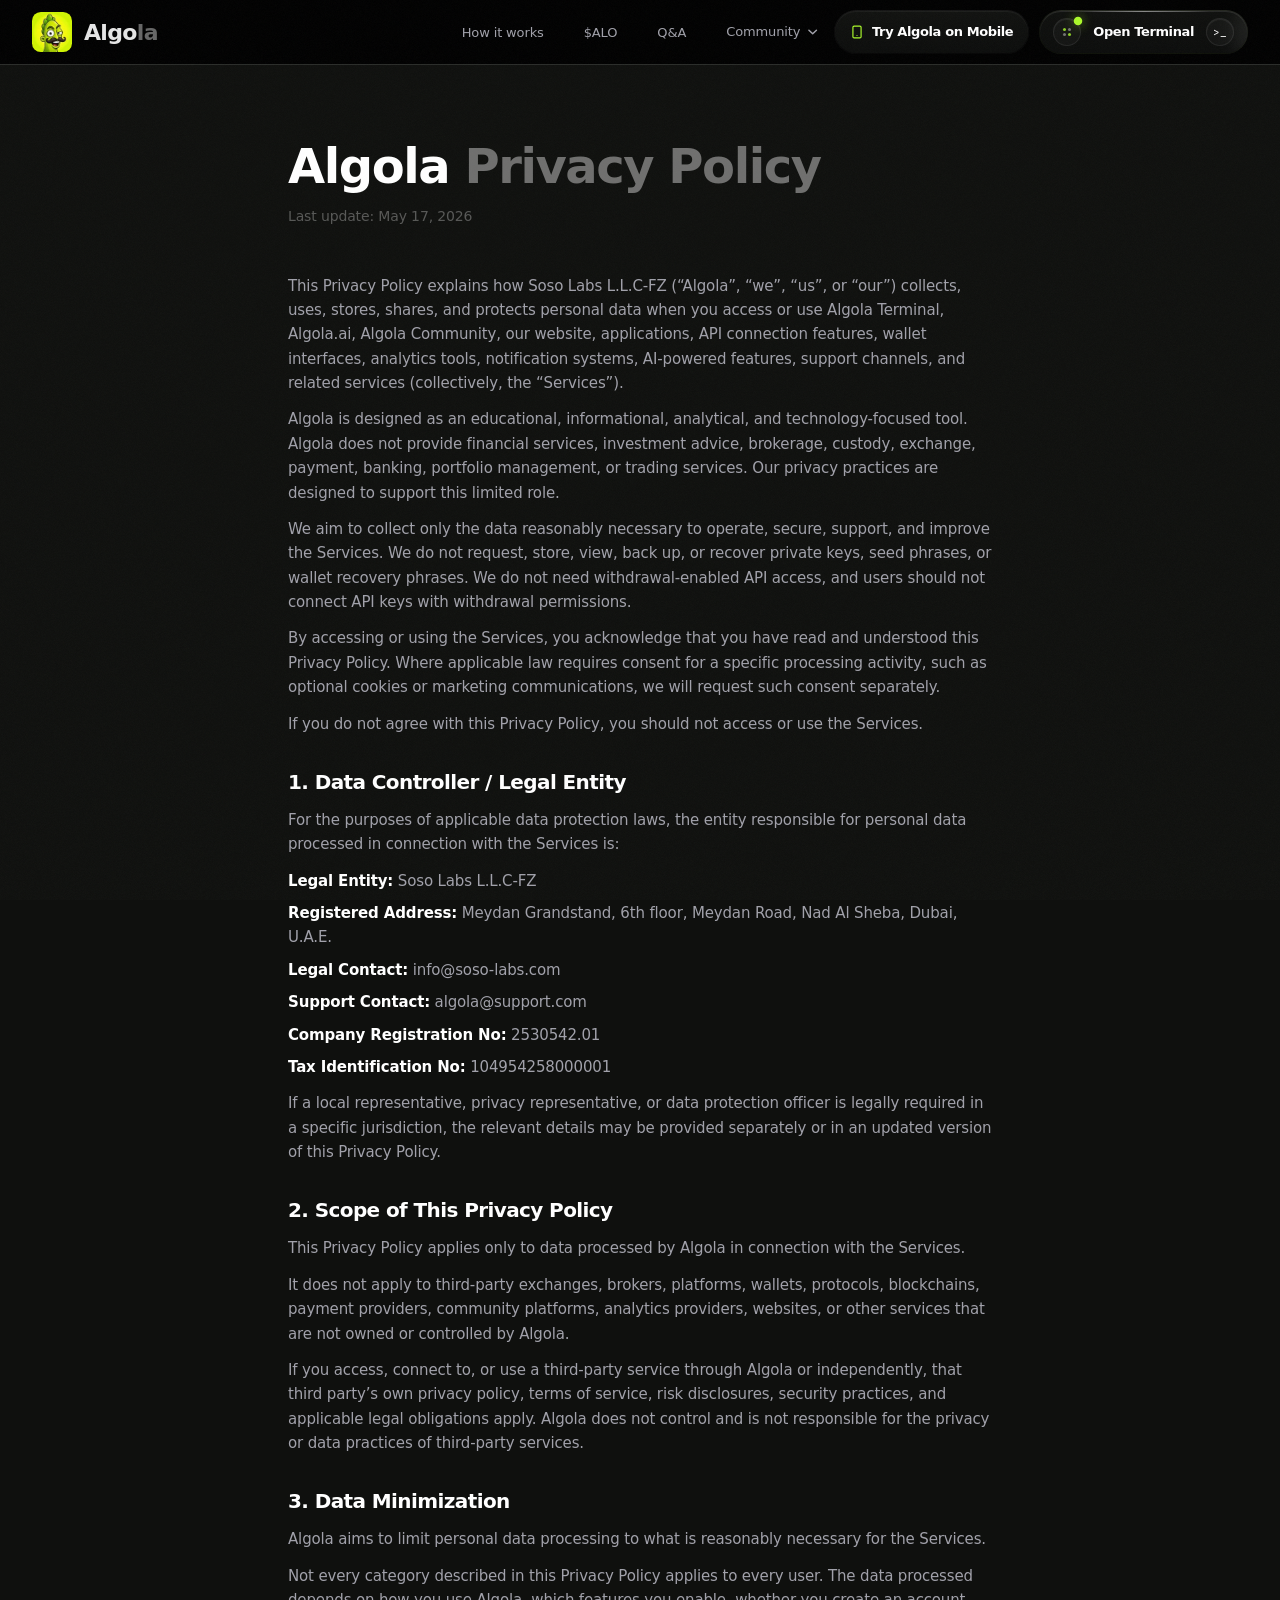
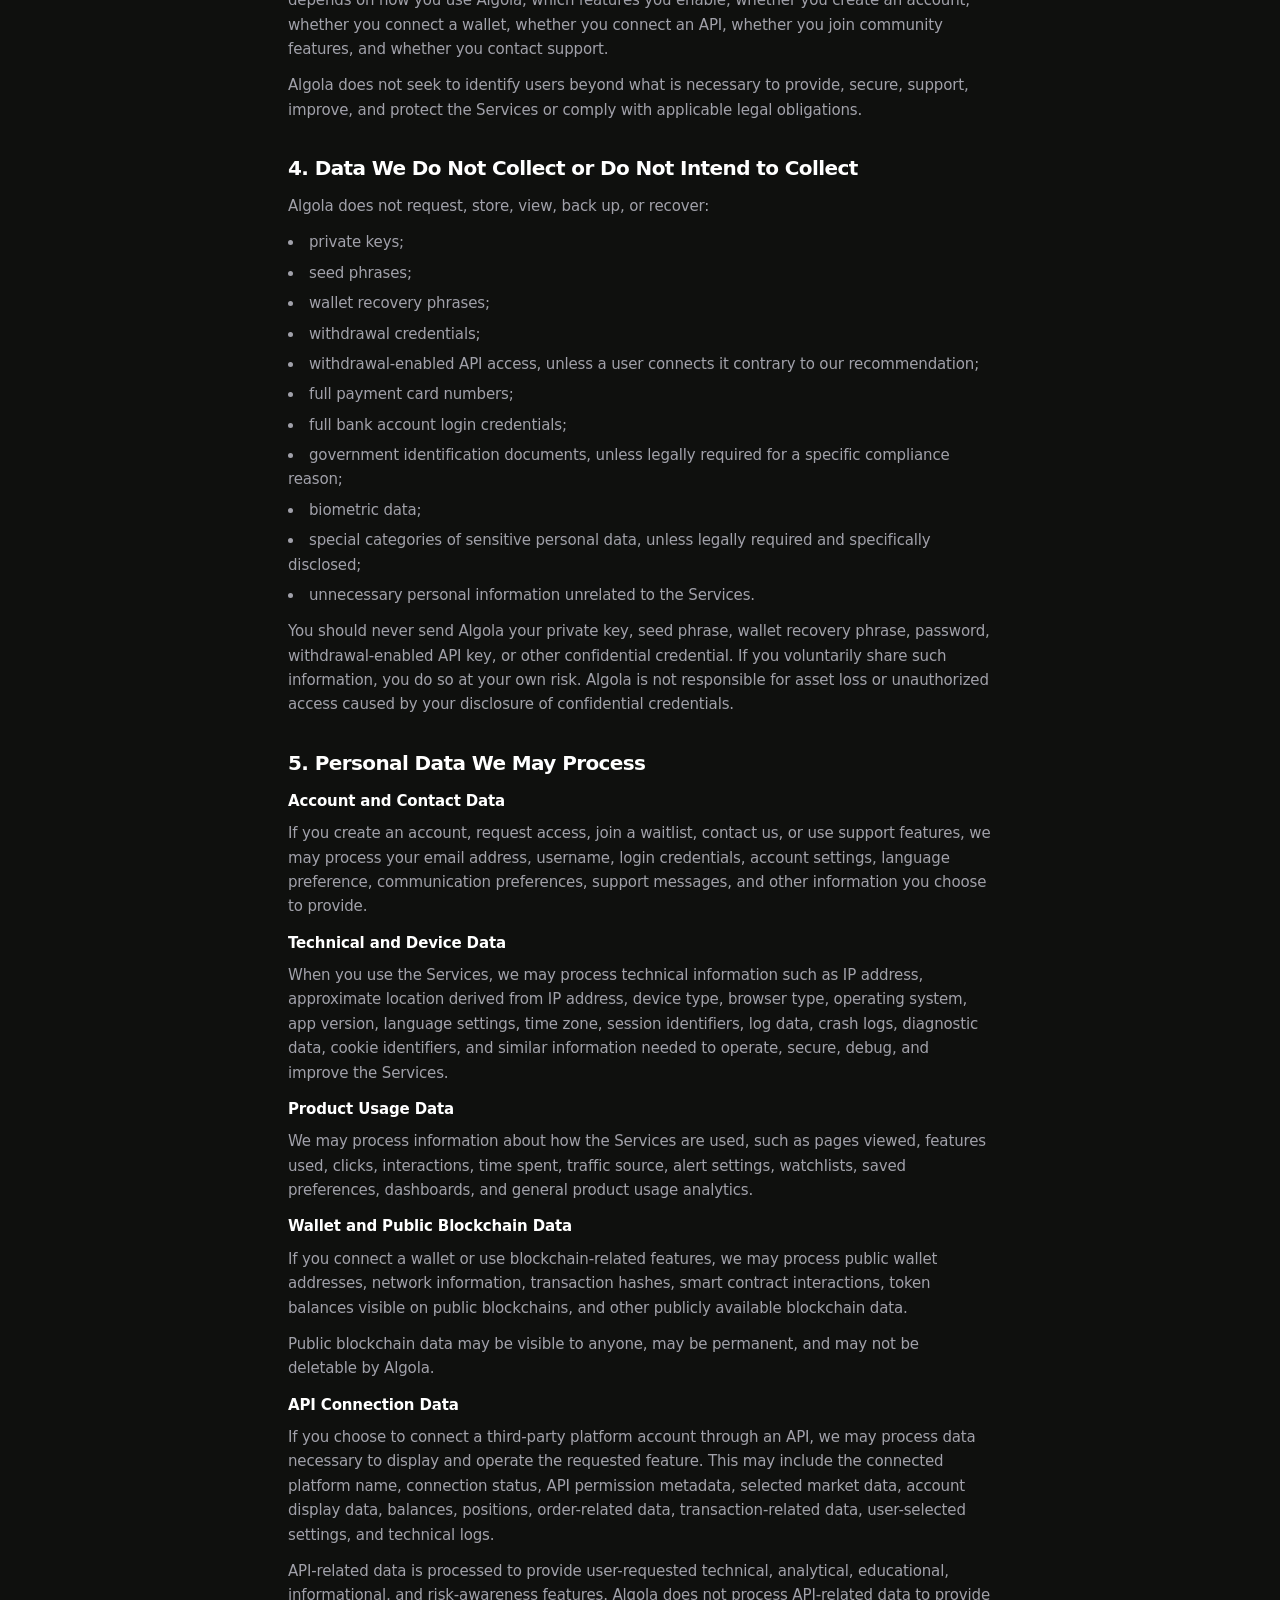
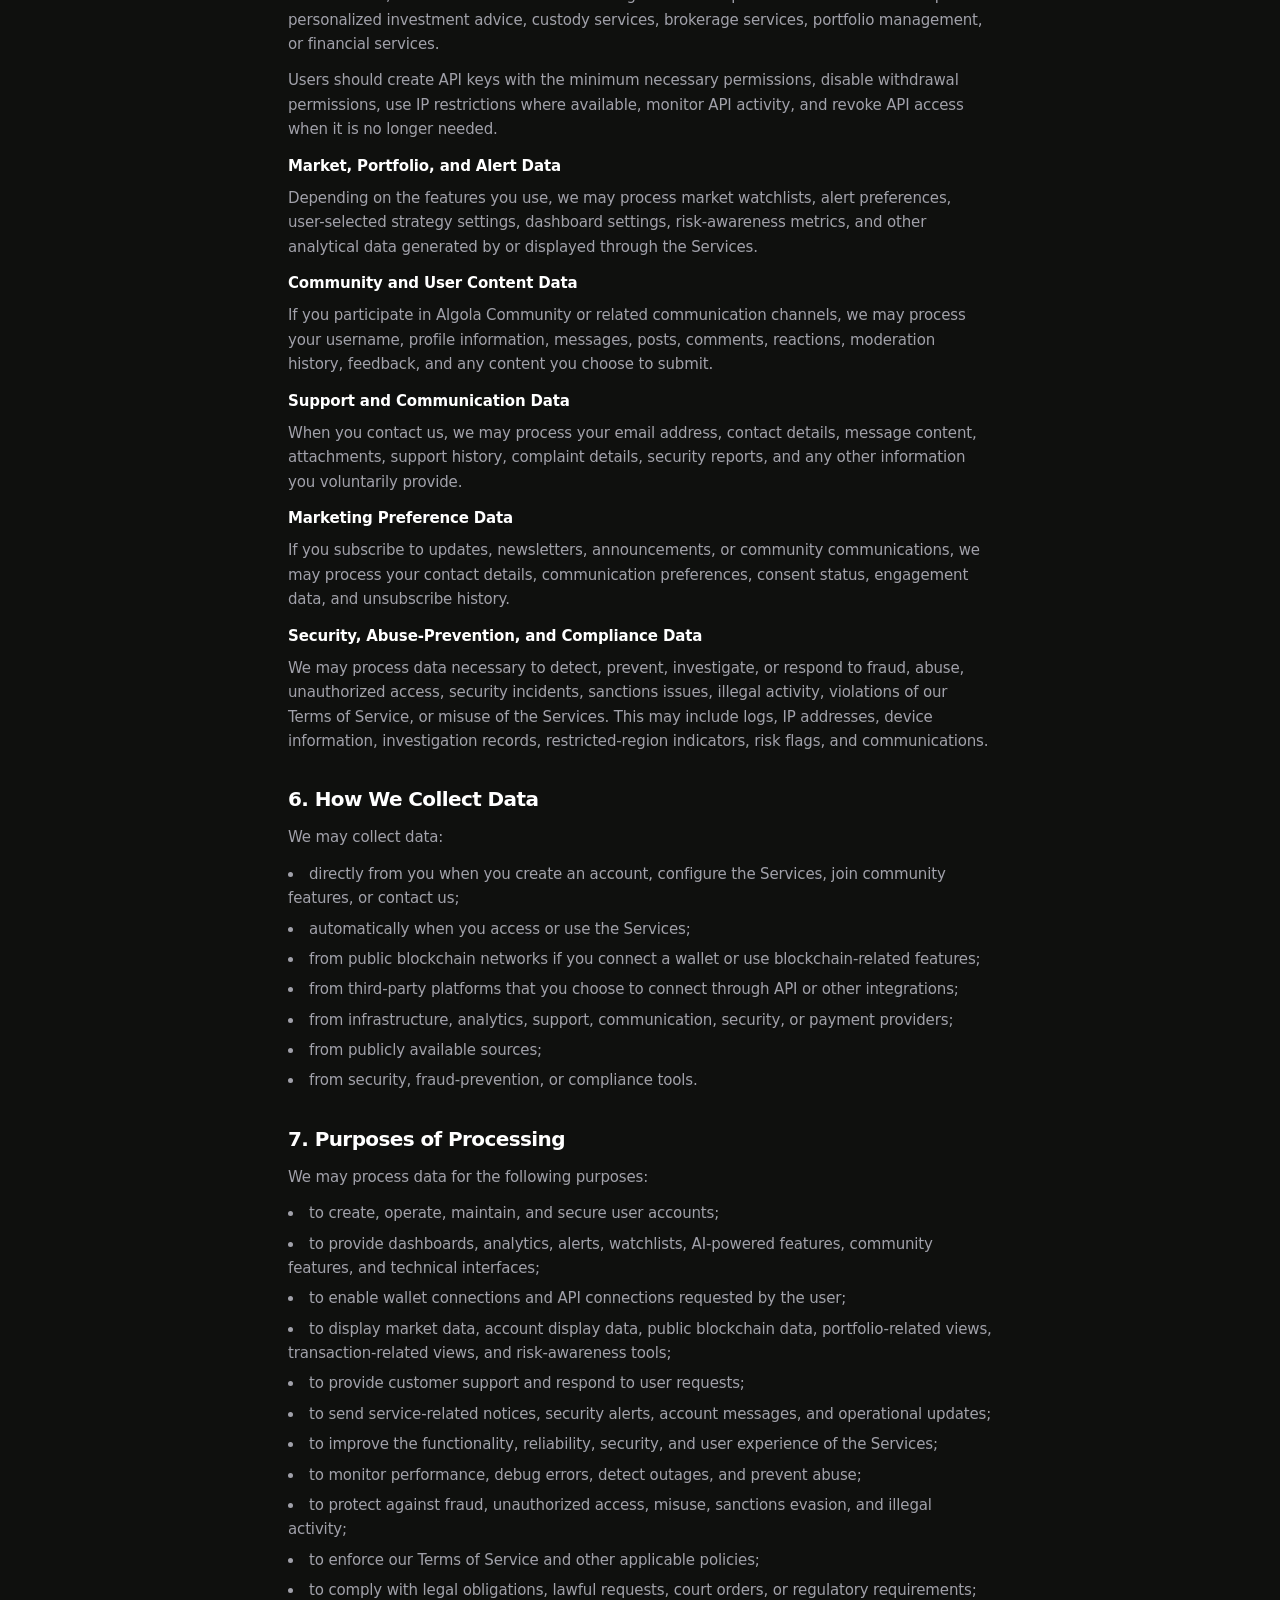
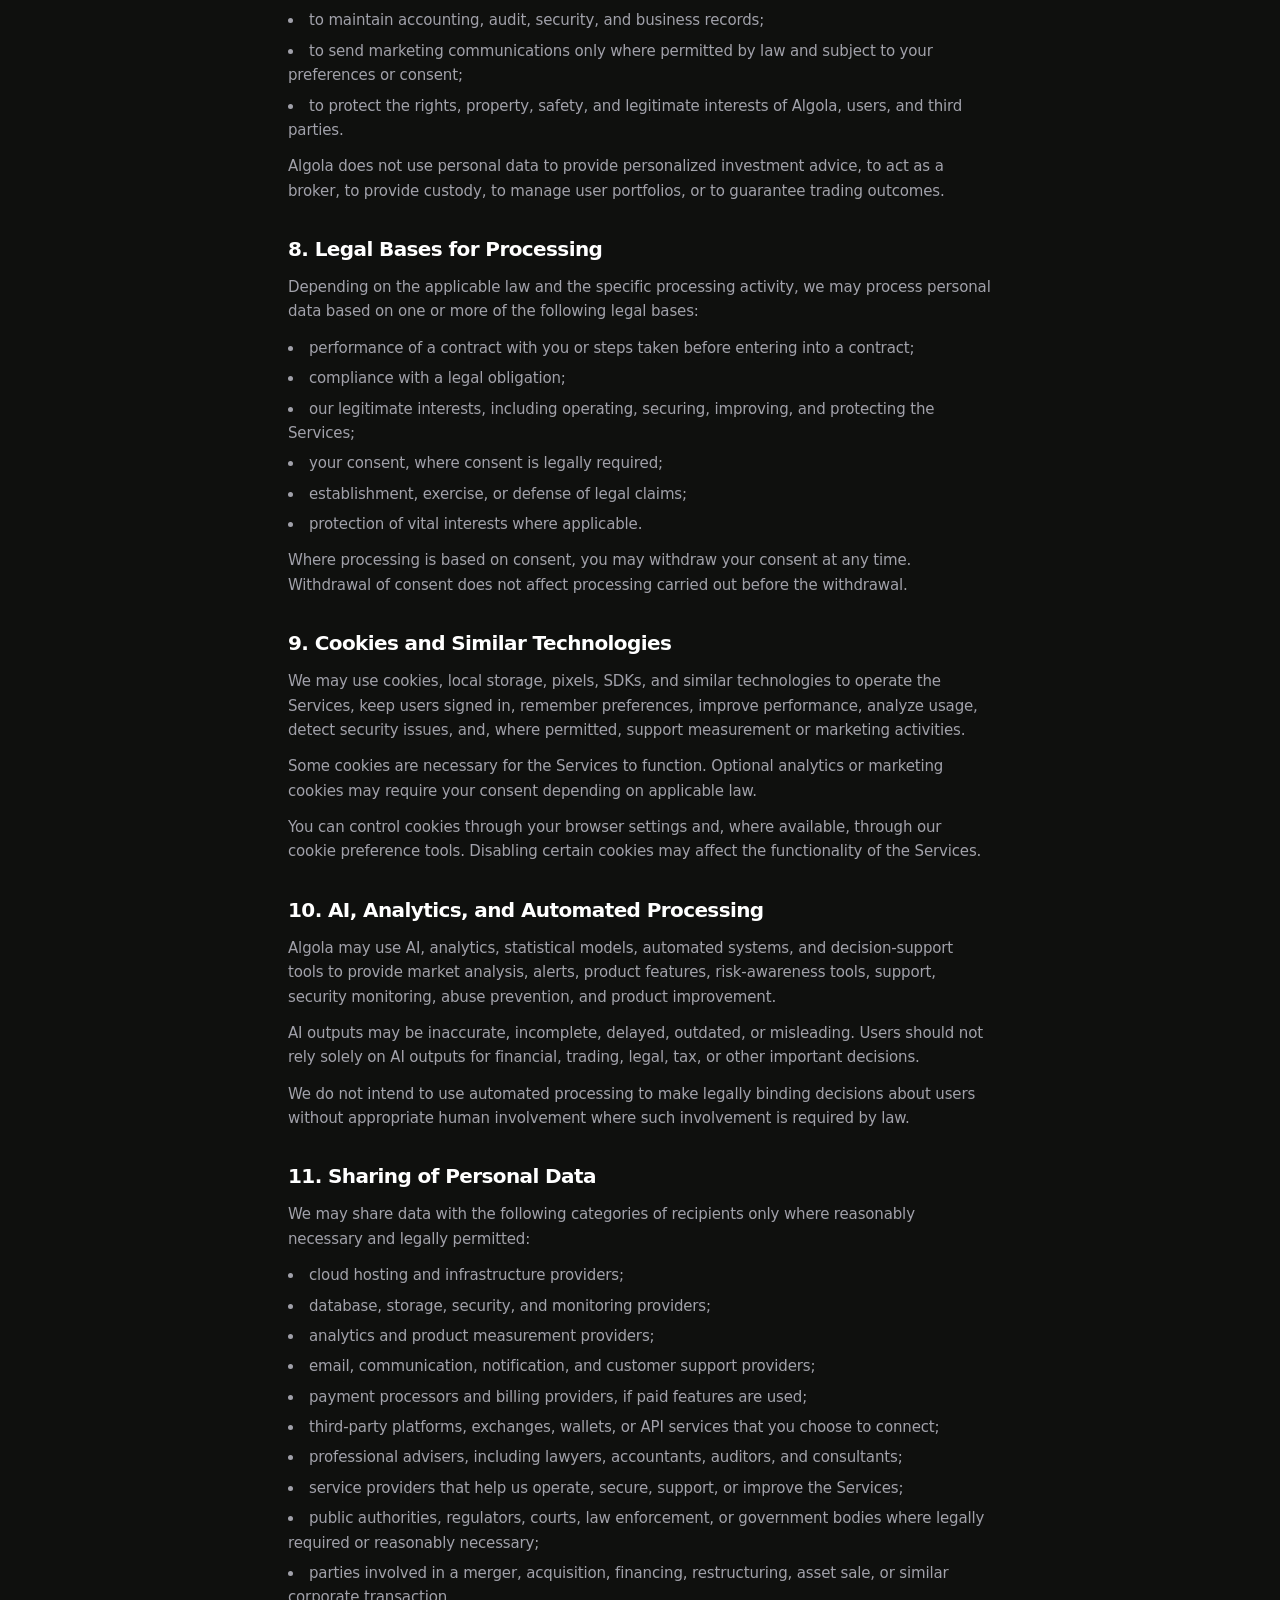
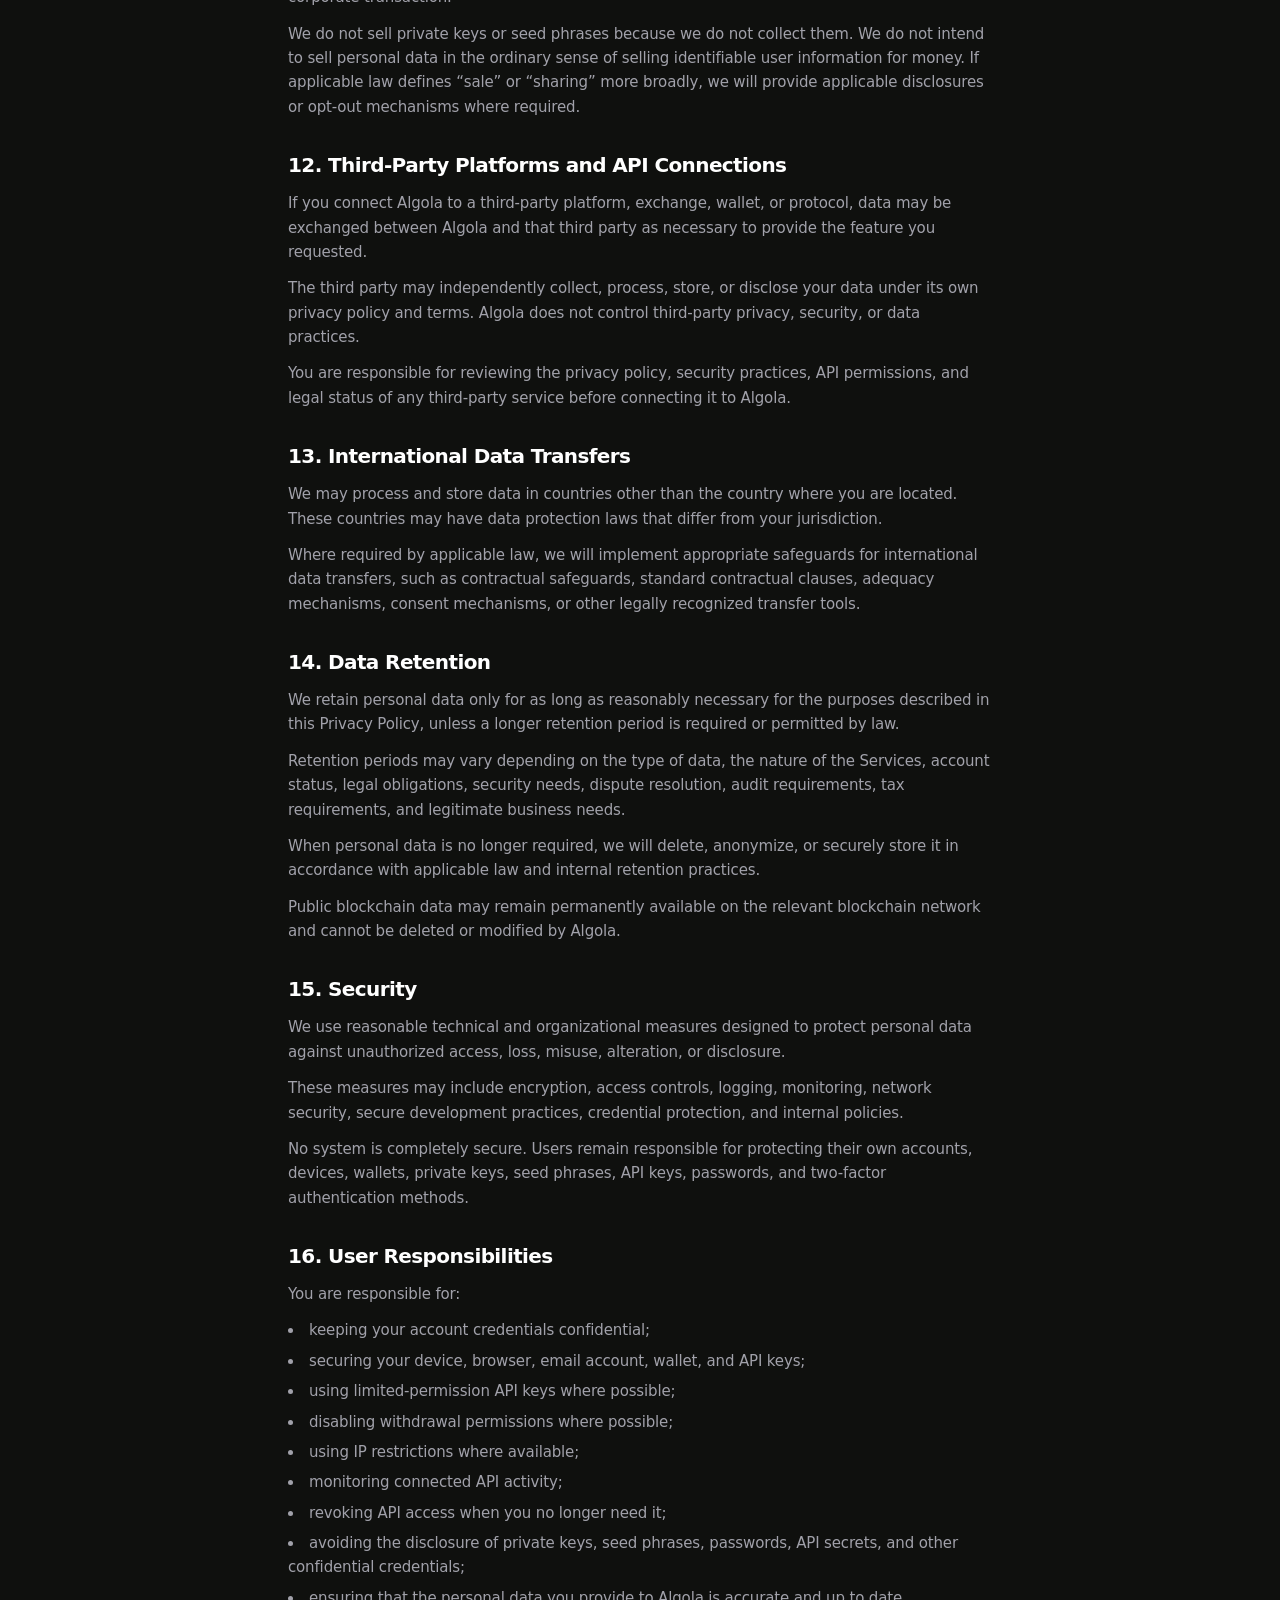
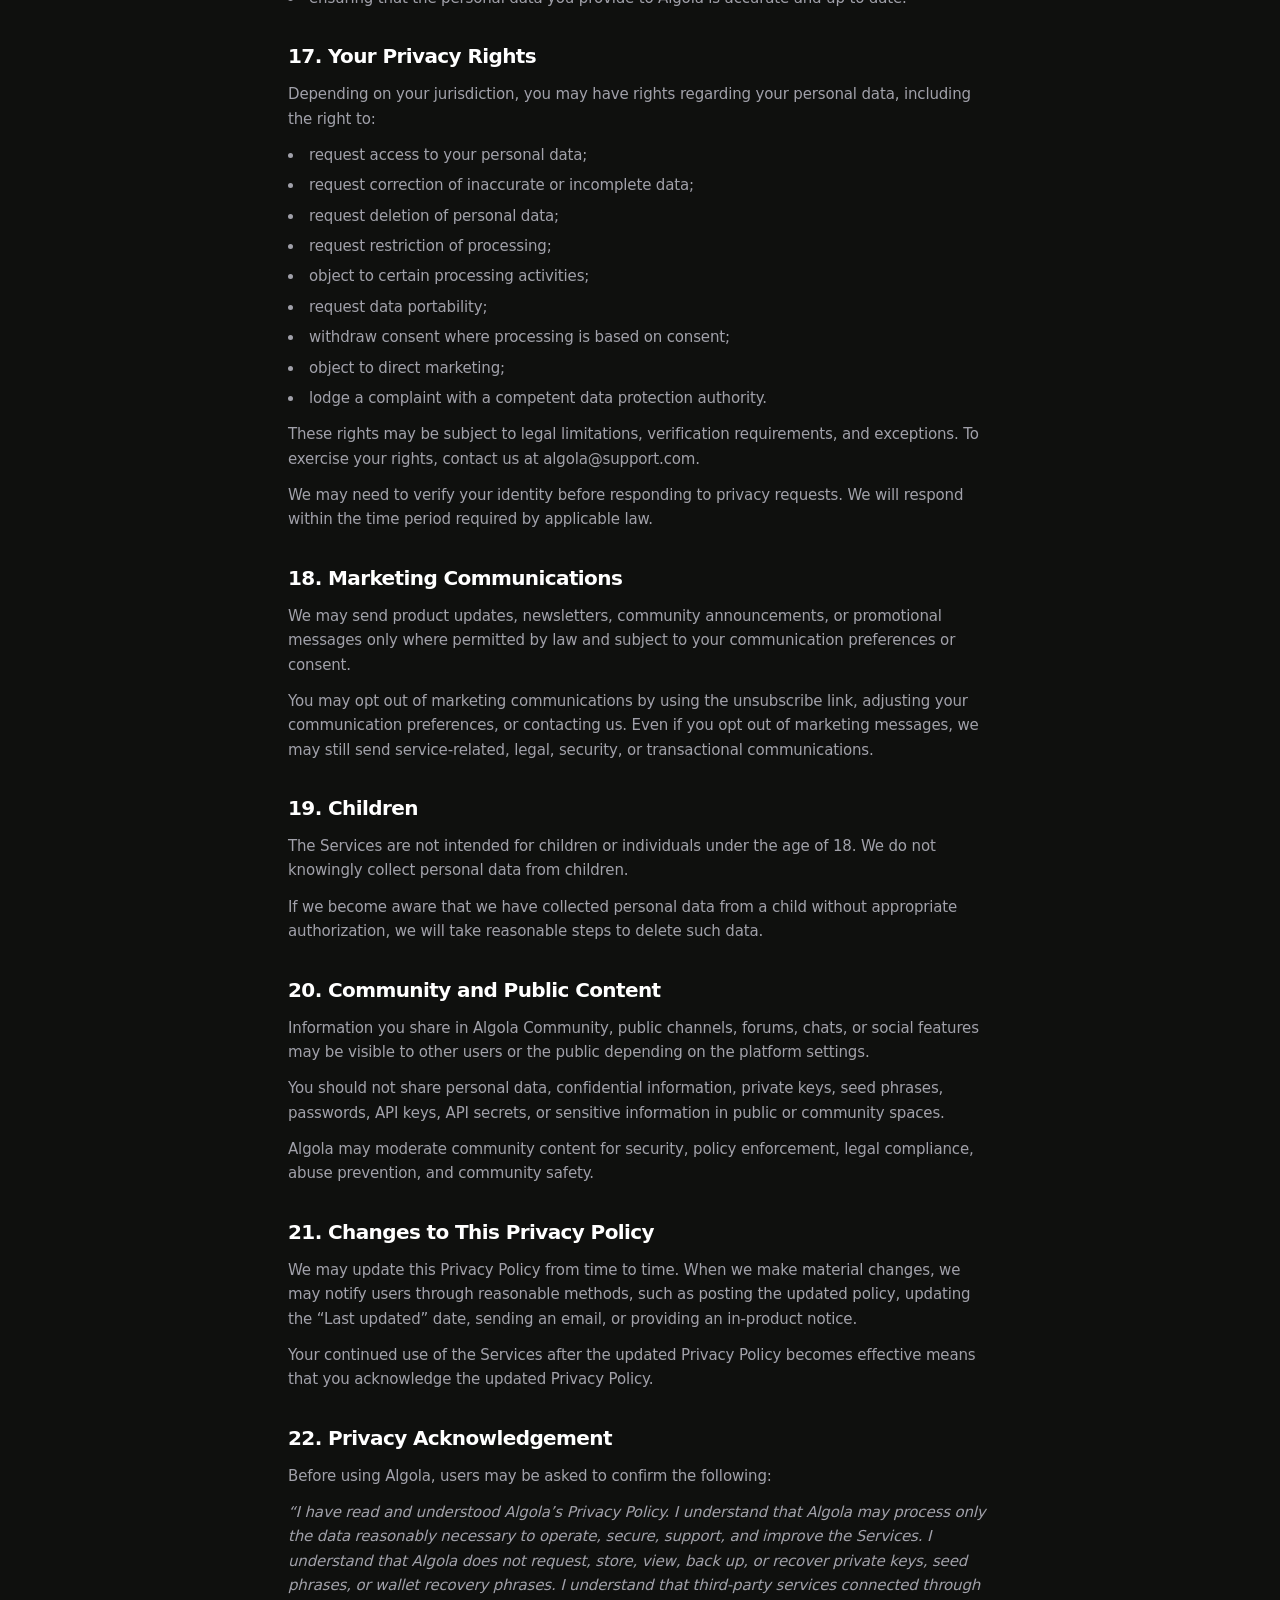
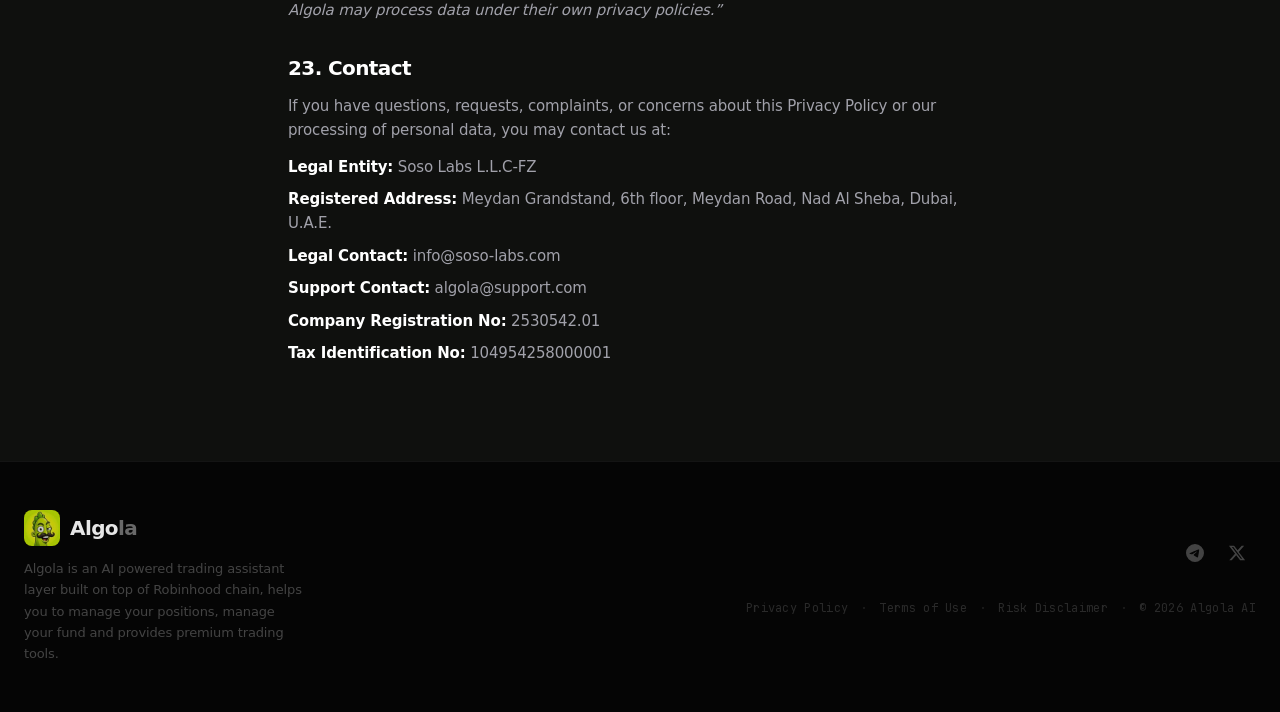
==== privacy.html @ 770d2133 "init" ====
<!DOCTYPE html><!--6lA2__eDWwzO5fzXwwAk5--><html lang="tr" class="scroll-smooth __variable_245d8d __variable_3c557b"><head><meta charSet="utf-8"/><meta name="viewport" content="width=device-width, initial-scale=1, maximum-scale=5"/><link rel="preload" href="_next/static/media/27834908180db20f-s.p.woff2" as="font" crossorigin="" type="font/woff2"/><link rel="preload" href="_next/static/media/bb3ef058b751a6ad-s.p.woff2" as="font" crossorigin="" type="font/woff2"/><link rel="stylesheet" href="_next/static/css/df2dfa582e265a90.css" data-precedence="next"/><link rel="stylesheet" href="_next/static/css/55814e93c659f382.css" data-precedence="next"/><link rel="preload" as="script" fetchPriority="low" href="_next/static/chunks/webpack-e03ec0ccdfffb16a.js"/><script src="_next/static/chunks/4bd1b696-c023c6e3521b1417.js" async=""></script><script src="_next/static/chunks/255-38b49df12a94ee57.js" async=""></script><script src="_next/static/chunks/main-app-e38890cadc2b084e.js" async=""></script><script src="_next/static/chunks/619-ba102abea3e3d0e4.js" async=""></script><script src="_next/static/chunks/979-83c3c7195e20f592.js" async=""></script><script src="_next/static/chunks/454-c51a7942f8a6b985.js" async=""></script><script src="_next/static/chunks/app/layout-6d9f47da2a18ba4c.js" async=""></script><script src="_next/static/chunks/app/global-error-e0ea98e51de50130.js" async=""></script><script src="_next/static/chunks/app/error-5fb4e2d2da549808.js" async=""></script><script src="_next/static/chunks/160-8188d80d968c9554.js" async=""></script><script src="_next/static/chunks/609-8d5af6236bd5d843.js" async=""></script><script src="_next/static/chunks/app/privacy/page-52f2ac9fc88bbdf3.js" async=""></script><link rel="preload" href="https://www.googletagmanager.com/gtag/js?id=G-F45NKZ3M3R" as="script"/><meta name="referrer" content="origin-when-cross-origin"/><link rel="sitemap" type="application/xml" href="https://algola.ai/sitemap.xml"/><meta name="next-size-adjust" content=""/><meta name="theme-color" media="(prefers-color-scheme: dark)" content="#0F100E"/><meta name="theme-color" media="(prefers-color-scheme: light)" content="#0F100E"/><title>Privacy Policy | Algola</title><meta name="description" content="Algola privacy policy. Information about the protection of personal data, cookie policy, KVKK compliance and data security."/><link rel="author" href="https://algola.ai"/><meta name="author" content="Algola"/><meta name="keywords" content="privacy policy,KVKK,data security,cookie policy,personal data protection,Algola privacy"/><meta name="creator" content="Algola"/><meta name="publisher" content="Algola"/><meta name="robots" content="index, follow"/><meta name="googlebot" content="index, follow, max-video-preview:-1, max-image-preview:large, max-snippet:-1"/><meta name="category" content="Finance"/><link rel="canonical" href="https://algola.ai/gizlilik"/><meta property="og:title" content="Privacy Policy | algola"/><meta property="og:description" content="Algola privacy policy. Information about the protection of personal data, cookie policy, KVKK compliance and data security."/><meta property="og:url" content="https://algola.ai/gizlilik"/><meta property="og:site_name" content="Algola"/><meta property="og:locale" content="en_US"/><meta property="og:image" content="https://algola.ai/blog-banner.jpg"/><meta property="og:image:width" content="1424"/><meta property="og:image:height" content="752"/><meta property="og:image:alt" content="Algola Privacy Policy"/><meta property="og:type" content="website"/><meta name="twitter:card" content="summary_large_image"/><meta name="twitter:title" content="Algola | Free Trading Agent with Artificial Intelligence Support"/><meta name="twitter:description" content="Free AI trading agent. 24/7 price action analysis for stocks, crypto and commodities, automatic TP/SL, 72% success rate."/><meta name="twitter:image" content="https://algola.ai/blog-banner.jpg"/><link rel="icon" href="algola-char.png"/><link rel="apple-touch-icon" href="algola-char.png"/><script src="_next/static/chunks/polyfills-42372ed130431b0a.js" noModule=""></script></head><body class="font-body antialiased selection:bg-white/20 selection:text-white"><div hidden=""><!--$--><!--/$--></div><script>(self.__next_s=self.__next_s||[]).push([0,{"type":"application/ld+json","children":"{\"@context\":\"https://schema.org\",\"@graph\":[{\"@type\":\"Organization\",\"name\":\"Algola\",\"url\":\"https://algola.ai\",\"logo\":\"https://algola.ai/algola-char.png\",\"description\":\"Algola is a free price action trading agent that offers real-time market analysis with individually trained artificial intelligence models for stocks, cryptocurrencies and commodities. | Algola is a free AI-powered price action trading agent providing real-time market analysis for stocks, crypto, and commodities.\",\"sameAs\":[\"https://t.me/algolabot\",\"http://t.me/algolacommunity\",\"https://www.youtube.com/@Paralog1\",\"https://x.com/paralog1\",\"https://www.instagram.com/paralog_trade/\",\"https://www.tiktok.com/@paralog_1\"],\"foundingDate\":\"2024\",\"contactPoint\":{\"@type\":\"ContactPoint\",\"contactType\":\"customer support\",\"url\":\"https://t.me/Paralogg\",\"availableLanguage\":[\"Turkish\",\"English\"]}},{\"@type\":\"SoftwareApplication\",\"name\":\"Algola\",\"applicationCategory\":\"FinanceApplication\",\"operatingSystem\":\"Web, Telegram\",\"description\":\"Algola is a free AI-powered trading agent that reads price action in real time across multiple time frames. It offers 24/7 automatic market analysis and TP/SL levels with individually trained AI models for US stocks, cryptocurrencies and commodities. | Algola is a free AI-powered trading agent that reads price action in real time across multiple timeframes for US stocks, crypto, and commodities.\",\"url\":\"https://algola.ai\",\"offers\":{\"@type\":\"Offer\",\"price\":\"0\",\"priceCurrency\":\"USD\",\"description\":\"Completely free. Algola is funded through revenue-sharing agreements with partner exchanges (Bitget, BingX). No subscription, no hidden fees. | It's completely free. Algola is funded through a revenue sharing model with partner exchanges. No subscriptions, no hidden fees.\"},\"aggregateRating\":{\"@type\":\"AggregateRating\",\"ratingValue\":\"4.7\",\"ratingCount\":\"500\",\"bestRating\":\"5\"},\"featureList\":[\"AI-powered price action analysis\",\"Multi-timeframe scanning (5 timeframes simultaneously)\",\"Separate AI models for stocks, crypto, and commodities\",\"Automatic Take-Profit and Stop-Loss levels\",\"24/7 real-time market monitoring\",\"Telegram-based delivery — accessible from any device\",\"Zero cost — no subscription or per-signal fees\",\"72% documented success rate\",\"Partner exchange integration (Bitget, BingX)\",\"Multiple timezone scanning (5 timezones simultaneously)\",\"Separately trained AI models for stocks, crypto and commodities\",\"24/7 real-time market monitoring\",\"Access via Telegram — available from any device\",\"Completely free — no subscriptions or per-signal fees\",\"72% documented success rate\"],\"keywords\":\"AI trading, price action, trading bot, AI trading agent, crypto trading, stock trading, commodity trading, automated trading, free trading tool, trading signals, artificial intelligence trading, crypto bot, stock market analysis, price action, automatic trading, free trading signals, artificial intelligence trading tool, crypto trading bot, stock market analysis tool, what is AI trading, free crypto bot, stock analysis artificial intelligence, commodity trading, forex bot free, market scanning tool, AI assistant for trader, 24 hour trading bot\"},{\"@type\":\"FAQPage\",\"inLanguage\":\"en\",\"mainEntity\":[{\"@type\":\"Question\",\"name\":\"What is Algola?\",\"acceptedAnswer\":{\"@type\":\"Answer\",\"text\":\"Algola is a free price action trading agent powered by artificial intelligence. It offers 24/7 real-time market analysis with individually trained AI models for US stocks, cryptocurrencies and commodities. Automatically determines Take-Profit and Stop-Loss levels.\"}},{\"@type\":\"Question\",\"name\":\"Is Algola free?\",\"acceptedAnswer\":{\"@type\":\"Answer\",\"text\":\"Yes, Algola is completely free. There are no subscription fees, per-signal fees or hidden costs. Algola is funded through revenue sharing agreements with partner exchanges such as Bitget and BingX.\"}},{\"@type\":\"Question\",\"name\":\"What is Algola's success rate?\",\"acceptedAnswer\":{\"@type\":\"Answer\",\"text\":\"As of February 7, Algola's documented success rate is 72%. The success rate is transparently published on the Telegram statistics channel every week.\"}},{\"@type\":\"Question\",\"name\":\"How does Algola work?\",\"acceptedAnswer\":{\"@type\":\"Answer\",\"text\":\"Algola scans 5 different time frames simultaneously using artificial intelligence-supported price action analysis. It detects trading opportunities, sets automatic TP/SL levels and transmits signals via Telegram 24/7 — without emotional bias.\"}},{\"@type\":\"Question\",\"name\":\"Which is the best AI trading tool?\",\"acceptedAnswer\":{\"@type\":\"Answer\",\"text\":\"Algola is one of the artificial intelligence-supported trading tools that stands out with its pure price action approach (does not use lagging indicators), multiple time frame analysis, 24/7 operation and completely free access. It is especially ideal for traders who prefer price action methodology instead of indicator-based approaches.\"}},{\"@type\":\"Question\",\"name\":\"Which markets does Algola work in?\",\"acceptedAnswer\":{\"@type\":\"Answer\",\"text\":\"Algola works with individually trained AI models on three major markets: American stocks, cryptocurrencies, and commodities (gold, oil, etc.).\"}},{\"@type\":\"Question\",\"name\":\"Does Algola promise sure profits?\",\"acceptedAnswer\":{\"@type\":\"Answer\",\"text\":\"No. There is no certainty in financial markets. Algola offers professional-level analysis and signals, but the final trading decision is always yours. Always practice proper risk management.\"}},{\"@type\":\"Question\",\"name\":\"How can I get started with Algola?\",\"acceptedAnswer\":{\"@type\":\"Answer\",\"text\":\"Register on the partner exchange (Bitget or BingX) with the Algola referral link, then connect your UID number via the Algola Telegram bot (@algolabot). Start receiving artificial intelligence-supported trading signals now.\"}},{\"@type\":\"Question\",\"name\":\"Is it possible to trade with artificial intelligence?\",\"acceptedAnswer\":{\"@type\":\"Answer\",\"text\":\"Yes. AI can analyze the market in an unemotional and disciplined manner. AI trading agents like Algola scan multiple time frames simultaneously, spotting opportunities that human traders might miss. It works 24/7, no FOMO or panic.\"}},{\"@type\":\"Question\",\"name\":\"Are there any free crypto trading bots?\",\"acceptedAnswer\":{\"@type\":\"Answer\",\"text\":\"Yes. Algola is a completely free crypto trading bot. It does not charge a monthly subscription or per signal fee. Thanks to the revenue sharing model with partner exchanges (Bitget, BingX), users do not pay any fees.\"}},{\"@type\":\"Question\",\"name\":\"Can artificial intelligence be used for stock market analysis?\",\"acceptedAnswer\":{\"@type\":\"Answer\",\"text\":\"Yes. Algola analyzes the stock market with a specially trained artificial intelligence model for American stocks. It reads price movements in real time using price action methodology and generates signals with automatic TP/SL levels.\"}},{\"@type\":\"Question\",\"name\":\"Do I have to connect API?\",\"acceptedAnswer\":{\"@type\":\"Answer\",\"text\":\"API connection is required to be notified of signals. API connection only includes transaction authorization — withdrawal authorization is never requested. Your money always stays safe in the exchange.\"}},{\"@type\":\"Question\",\"name\":\"Is there a minimum balance limit?\",\"acceptedAnswer\":{\"@type\":\"Answer\",\"text\":\"No, there is no lower limit to use Algola. You can start with either $10 or $10,000.\"}},{\"@type\":\"Question\",\"name\":\"Does Algola only work on computers?\",\"acceptedAnswer\":{\"@type\":\"Answer\",\"text\":\"No. Algola works via Telegram, so you can access it from anywhere, 24/7, from your phone, tablet or computer.\"}},{\"@type\":\"Question\",\"name\":\"Which is the best AI trading tool in Turkey?\",\"acceptedAnswer\":{\"@type\":\"Answer\",\"text\":\"Algola stands out as one of the best AI trading tools in Turkey. It is completely free, works via Telegram, offers full access from Turkey, and tracks markets 24/7 with a documented 72% success rate.\"}},{\"@type\":\"Question\",\"name\":\"How is Algola different from other bots?\",\"acceptedAnswer\":{\"@type\":\"Answer\",\"text\":\"Difference of Algola from other bots: (1) It uses pure price action methodology, there is no lagging indicator. (2) There are 3 separate AI models for stocks, crypto and commodities. (3) 72% success rate is transparently published every week. (4) Completely free — competitors like 3Commas charge $29-99 per month. (5) Scans 5 time zones simultaneously.\"}},{\"@type\":\"Question\",\"name\":\"Which is the best free AI trading bot?\",\"acceptedAnswer\":{\"@type\":\"Answer\",\"text\":\"Among free AI trading bots, Algola stands out with its documented 72% success rate, multi-asset class support (equity + crypto + commodity) and pure price action methodology. Unlike 3Commas and Pionex, Algola is completely free and transparently publishes its success rate every week.\"}}]},{\"@type\":\"WebSite\",\"name\":\"Algola\",\"url\":\"https://algola.ai\",\"description\":\"Algola — AI-powered price action trading agent for stocks, crypto, and commodities. Free 24/7 market analysis. | Algola — Free AI-powered price action trading agent for stocks, crypto and commodities.\",\"inLanguage\":\"en\",\"potentialAction\":{\"@type\":\"SearchAction\",\"target\":\"https://algola.ai/blog?q={search_term_string}\",\"query-input\":\"required name=search_term_string\"}}]}","id":"structured-data"}])</script><div class="noise-overlay" aria-hidden="true"></div><main class="min-h-screen bg-[#0F100E] overflow-x-hidden relative"><nav aria-label="Ana navigasyon" class="fixed top-0 left-0 right-0 z-50 w-full bg-[#000]/90 border-b border-[#2A2C29] backdrop-blur-lg" style="opacity:0;transform:translateY(-100px)"><div class="relative px-4 md:px-8 h-16 flex items-center justify-between"><a class="flex items-center gap-3 w-auto" aria-label="Algola Ana Sayfa" href="index.html"><img alt="" aria-hidden="true" loading="lazy" width="40" height="40" decoding="async" data-nimg="1" class="block shrink-0 rounded-[22%] object-cover " style="color:transparent" srcSet="_next/image@url=%252Falgola-char.png%253Fv=20260724&amp;w=48&amp;q=75amp;q_next/image@url=%252Falgola-char.png%253Fv=20260724&amp;w=96&amp;q=75mp;w=96&amp;q=75 2x" src="_next/image@url=%252Falgola-char.png%253Fv=20260724&amp;w=96&amp;q=75"/><span class="text-[22px] font-display font-bold tracking-tighter"><span class="text-white/90">Algo</span><span class="text-white/40">la</span></span></a><div class="hidden lg:flex items-center justify-center space-x-10 absolute left-1/2 top-1/2 -translate-x-1/2 -translate-y-1/2"><div><a href="index.html#how-it-works" class="text-[13px] font-body font-medium tracking-wide text-[#A1A1AA] hover:text-[#FFFFFF] transition-colors">How it works</a></div><div><a href="index.html#token" class="text-[13px] font-body font-medium tracking-wide text-[#A1A1AA] hover:text-[#FFFFFF] transition-colors">$ALO</a></div><div><a href="index.html#sss" class="text-[13px] font-body font-medium tracking-wide text-[#A1A1AA] hover:text-[#FFFFFF] transition-colors">Q&amp;A</a></div><div class="relative"><button type="button" aria-haspopup="menu" aria-expanded="false" class="flex items-center gap-1.5 text-[13px] font-body font-medium tracking-wide text-[#A1A1AA] transition-colors hover:text-white focus:outline-none focus-visible:text-white">Community<svg viewBox="0 0 12 12" aria-hidden="true" class="h-3 w-3 fill-none stroke-current transition-transform duration-200 "><path d="m2.25 4.25 3.75 3.5 3.75-3.5" stroke-width="1.5" stroke-linecap="round" stroke-linejoin="round"></path></svg></button></div></div><div class="hidden lg:flex items-center justify-end gap-2.5"><div class="relative overflow-hidden rounded-full" tabindex="0"><div class="absolute inset-0 rounded-full pointer-events-none" aria-hidden="true" style="background:linear-gradient(180deg, rgba(255,255,255,0.1) 0%, rgba(255,255,255,0.04) 32%, rgba(255,255,255,0.025) 100%);box-shadow:0 0 0 1px rgba(255,255,255,0.08), 0 12px 32px rgba(0,0,0,0.34), 0 0 18px rgba(171,250,42,0.05)"></div><div class="absolute inset-[1px] rounded-full pointer-events-none" aria-hidden="true" style="background:linear-gradient(180deg, rgba(17,18,16,0.96) 0%, rgba(12,13,12,0.98) 100%);box-shadow:inset 0 1px 0 rgba(255,255,255,0.06)"></div><div class="absolute inset-x-[18%] top-[1px] h-[1px] rounded-full pointer-events-none" aria-hidden="true" style="background:linear-gradient(90deg, transparent 0%, rgba(255,255,255,0.14) 18%, rgba(255,255,255,0.28) 50%, rgba(255,255,255,0.14) 82%, transparent 100%)"></div><div class="absolute top-[1px] bottom-[1px] w-[32%] pointer-events-none rounded-full opacity-60" aria-hidden="true" style="background:linear-gradient(90deg, transparent 0%, rgba(255,255,255,0.02) 30%, rgba(255,255,255,0.1) 50%, rgba(255,255,255,0.02) 70%, transparent 100%);filter:blur(8px)"></div></div><div class="inline-block" tabindex="0"><button type="button" class="relative group overflow-hidden rounded-full focus:outline-none focus-visible:ring-2 focus-visible:ring-[#ABFA2A]/35 focus-visible:ring-offset-2 focus-visible:ring-offset-[#000] inline-flex"><div class="absolute inset-0 rounded-full pointer-events-none" aria-hidden="true" style="background:linear-gradient(180deg, rgba(255,255,255,0.08) 0%, rgba(255,255,255,0.03) 32%, rgba(255,255,255,0.02) 100%);box-shadow:0 0 0 1px rgba(255,255,255,0.08), 0 8px 22px rgba(0,0,0,0.28)"></div><div class="absolute inset-[1px] rounded-full pointer-events-none" aria-hidden="true" style="background:linear-gradient(180deg, rgba(17,18,16,0.96) 0%, rgba(12,13,12,0.98) 100%);box-shadow:inset 0 1px 0 rgba(255,255,255,0.05)"></div><div class="relative flex items-center justify-center gap-2 rounded-full min-h-[44px] px-4"><svg xmlns="http://www.w3.org/2000/svg" width="24" height="24" viewBox="0 0 24 24" fill="none" stroke="currentColor" stroke-width="2" stroke-linecap="round" stroke-linejoin="round" class="lucide lucide-smartphone h-3.5 w-3.5 text-[#ABFA2A]" aria-hidden="true"><rect width="14" height="20" x="5" y="2" rx="2" ry="2"></rect><path d="M12 18h.01"></path></svg><span class="text-[13px] font-display font-semibold tracking-tight text-white/94">Try Algola on Mobile</span></div></button></div><div class="inline-block" tabindex="0"><a href="https://terminal.algola.ai/app" target="_blank" rel="noopener noreferrer" class="relative group overflow-hidden rounded-full focus:outline-none focus-visible:ring-2 focus-visible:ring-[#ABFA2A]/35 focus-visible:ring-offset-2 focus-visible:ring-offset-[#000] inline-flex"><div class="absolute inset-0 rounded-full pointer-events-none" aria-hidden="true" style="background:linear-gradient(180deg, rgba(255,255,255,0.12) 0%, rgba(255,255,255,0.04) 28%, rgba(255,255,255,0.03) 100%);box-shadow:0 0 0 1px rgba(255,255,255,0.1), 0 12px 34px rgba(0,0,0,0.38), 0 0 22px rgba(171,250,42,0.08)"></div><div class="absolute inset-[1px] rounded-full pointer-events-none" aria-hidden="true" style="background:linear-gradient(180deg, rgba(15,16,14,0.96) 0%, rgba(12,13,12,0.98) 100%)"></div><div class="absolute inset-x-[18%] top-[1px] h-[1px] rounded-full pointer-events-none" style="background:linear-gradient(90deg, transparent 0%, rgba(255,255,255,0.2) 18%, rgba(255,255,255,0.45) 50%, rgba(255,255,255,0.2) 82%, transparent 100%)" aria-hidden="true"></div><div class="absolute top-[1px] bottom-[1px] w-[34%] pointer-events-none rounded-full opacity-70" aria-hidden="true" style="background:linear-gradient(90deg, transparent 0%, rgba(255,255,255,0.03) 32%, rgba(255,255,255,0.14) 50%, rgba(255,255,255,0.03) 68%, transparent 100%);filter:blur(8px)"></div><div class="relative flex items-center justify-center rounded-full min-h-[44px] px-3 pl-3.5 pr-3.5"><div class="flex items-center gap-3"><div class="relative flex h-7 w-7 items-center justify-center rounded-full border border-white/[0.08] bg-white/[0.03] shadow-[inset_0_1px_0_rgba(255,255,255,0.06)]"><div class="grid grid-cols-2 gap-[2px]" aria-hidden="true"><span class="block h-[3px] w-[3px] rounded-full bg-[#ABFA2A]/80"></span><span class="block h-[3px] w-[3px] rounded-full bg-white/40"></span><span class="block h-[3px] w-[3px] rounded-full bg-white/40"></span><span class="block h-[3px] w-[3px] rounded-full bg-[#ABFA2A]/80"></span></div><span class="absolute -right-[2px] -top-[2px] block h-2 w-2 rounded-full bg-[#ABFA2A]" aria-hidden="true" style="box-shadow:0 0 10px rgba(171,250,42,0.55)"></span></div><span class="text-[13px] font-display font-semibold tracking-tight text-white">Open Terminal</span><div class="relative flex h-7 w-7 items-center justify-center rounded-full border border-white/[0.08] bg-white/[0.03] shadow-[inset_0_1px_0_rgba(255,255,255,0.06)]" aria-hidden="true"><span class="font-mono text-[11px] text-white/72">&gt;_</span></div></div></div></a></div></div><button class="lg:hidden p-3 -mr-1 text-[#A1A1AA] hover:text-white transition-colors" aria-label="open menu"><svg xmlns="http://www.w3.org/2000/svg" width="20" height="20" viewBox="0 0 24 24" fill="none" stroke="currentColor" stroke-width="2" stroke-linecap="round" stroke-linejoin="round" class="lucide lucide-menu" aria-hidden="true"><path d="M4 5h16"></path><path d="M4 12h16"></path><path d="M4 19h16"></path></svg></button></div></nav><div class="relative pt-28 md:pt-36 pb-24"><div class="relative max-w-3xl mx-auto px-4 sm:px-6 lg:px-8 z-10"><div style="opacity:0;transform:translateY(20px)"><h1 class="font-display font-bold tracking-tighter leading-[0.95] mb-4" style="font-size:clamp(2rem, 4vw, 3rem)"><span class="text-white">Algola</span> <span class="text-white/40">Privacy Policy</span></h1><p class="text-sm font-body mb-12" style="color:rgba(255,255,255,0.3)">Last update: May 17, 2026</p></div><div class="prose-custom space-y-8 text-[15px] font-body leading-relaxed" style="color:#A1A1AA"><section><p class="mb-3">This Privacy Policy explains how Soso Labs L.L.C-FZ (“Algola”, “we”, “us”, or “our”) collects, uses, stores, shares, and protects personal data when you access or use Algola Terminal, Algola.ai, Algola Community, our website, applications, API connection features, wallet interfaces, analytics tools, notification systems, AI-powered features, support channels, and related services (collectively, the “Services”).</p><p class="mb-3">Algola is designed as an educational, informational, analytical, and technology-focused tool. Algola does not provide financial services, investment advice, brokerage, custody, exchange, payment, banking, portfolio management, or trading services. Our privacy practices are designed to support this limited role.</p><p class="mb-3">We aim to collect only the data reasonably necessary to operate, secure, support, and improve the Services. We do not request, store, view, back up, or recover private keys, seed phrases, or wallet recovery phrases. We do not need withdrawal-enabled API access, and users should not connect API keys with withdrawal permissions.</p><p class="mb-3">By accessing or using the Services, you acknowledge that you have read and understood this Privacy Policy. Where applicable law requires consent for a specific processing activity, such as optional cookies or marketing communications, we will request such consent separately.</p><p>If you do not agree with this Privacy Policy, you should not access or use the Services.</p></section><section><h2 class="font-display text-xl font-bold text-white tracking-tight mb-3">1. Data Controller / Legal Entity</h2><p class="mb-3">For the purposes of applicable data protection laws, the entity responsible for personal data processed in connection with the Services is:</p><p class="mb-2"><strong class="text-white">Legal Entity:</strong> Soso Labs L.L.C-FZ</p><p class="mb-2"><strong class="text-white">Registered Address:</strong> Meydan Grandstand, 6th floor, Meydan Road, Nad Al Sheba, Dubai, U.A.E.</p><p class="mb-2"><strong class="text-white">Legal Contact:</strong> info@soso-labs.com</p><p class="mb-2"><strong class="text-white">Support Contact:</strong> algola@support.com</p><p class="mb-2"><strong class="text-white">Company Registration No:</strong> 2530542.01</p><p class="mb-3"><strong class="text-white">Tax Identification No:</strong> 104954258000001</p><p>If a local representative, privacy representative, or data protection officer is legally required in a specific jurisdiction, the relevant details may be provided separately or in an updated version of this Privacy Policy.</p></section><section><h2 class="font-display text-xl font-bold text-white tracking-tight mb-3">2. Scope of This Privacy Policy</h2><p class="mb-3">This Privacy Policy applies only to data processed by Algola in connection with the Services.</p><p class="mb-3">It does not apply to third-party exchanges, brokers, platforms, wallets, protocols, blockchains, payment providers, community platforms, analytics providers, websites, or other services that are not owned or controlled by Algola.</p><p>If you access, connect to, or use a third-party service through Algola or independently, that third party’s own privacy policy, terms of service, risk disclosures, security practices, and applicable legal obligations apply. Algola does not control and is not responsible for the privacy or data practices of third-party services.</p></section><section><h2 class="font-display text-xl font-bold text-white tracking-tight mb-3">3. Data Minimization</h2><p class="mb-3">Algola aims to limit personal data processing to what is reasonably necessary for the Services.</p><p class="mb-3">Not every category described in this Privacy Policy applies to every user. The data processed depends on how you use Algola, which features you enable, whether you create an account, whether you connect a wallet, whether you connect an API, whether you join community features, and whether you contact support.</p><p>Algola does not seek to identify users beyond what is necessary to provide, secure, support, improve, and protect the Services or comply with applicable legal obligations.</p></section><section><h2 class="font-display text-xl font-bold text-white tracking-tight mb-3">4. Data We Do Not Collect or Do Not Intend to Collect</h2><p class="mb-3">Algola does not request, store, view, back up, or recover:</p><ul class="list-disc list-inside space-y-1.5 mb-3" style="color:#A1A1AA"><li>private keys;</li><li>seed phrases;</li><li>wallet recovery phrases;</li><li>withdrawal credentials;</li><li>withdrawal-enabled API access, unless a user connects it contrary to our recommendation;</li><li>full payment card numbers;</li><li>full bank account login credentials;</li><li>government identification documents, unless legally required for a specific compliance reason;</li><li>biometric data;</li><li>special categories of sensitive personal data, unless legally required and specifically disclosed;</li><li>unnecessary personal information unrelated to the Services.</li></ul><p>You should never send Algola your private key, seed phrase, wallet recovery phrase, password, withdrawal-enabled API key, or other confidential credential. If you voluntarily share such information, you do so at your own risk. Algola is not responsible for asset loss or unauthorized access caused by your disclosure of confidential credentials.</p></section><section><h2 class="font-display text-xl font-bold text-white tracking-tight mb-3">5. Personal Data We May Process</h2><p class="mb-2"><strong class="text-white">Account and Contact Data</strong></p><p class="mb-3">If you create an account, request access, join a waitlist, contact us, or use support features, we may process your email address, username, login credentials, account settings, language preference, communication preferences, support messages, and other information you choose to provide.</p><p class="mb-2"><strong class="text-white">Technical and Device Data</strong></p><p class="mb-3">When you use the Services, we may process technical information such as IP address, approximate location derived from IP address, device type, browser type, operating system, app version, language settings, time zone, session identifiers, log data, crash logs, diagnostic data, cookie identifiers, and similar information needed to operate, secure, debug, and improve the Services.</p><p class="mb-2"><strong class="text-white">Product Usage Data</strong></p><p class="mb-3">We may process information about how the Services are used, such as pages viewed, features used, clicks, interactions, time spent, traffic source, alert settings, watchlists, saved preferences, dashboards, and general product usage analytics.</p><p class="mb-2"><strong class="text-white">Wallet and Public Blockchain Data</strong></p><p class="mb-3">If you connect a wallet or use blockchain-related features, we may process public wallet addresses, network information, transaction hashes, smart contract interactions, token balances visible on public blockchains, and other publicly available blockchain data.</p><p class="mb-3">Public blockchain data may be visible to anyone, may be permanent, and may not be deletable by Algola.</p><p class="mb-2"><strong class="text-white">API Connection Data</strong></p><p class="mb-3">If you choose to connect a third-party platform account through an API, we may process data necessary to display and operate the requested feature. This may include the connected platform name, connection status, API permission metadata, selected market data, account display data, balances, positions, order-related data, transaction-related data, user-selected settings, and technical logs.</p><p class="mb-3">API-related data is processed to provide user-requested technical, analytical, educational, informational, and risk-awareness features. Algola does not process API-related data to provide personalized investment advice, custody services, brokerage services, portfolio management, or financial services.</p><p class="mb-3">Users should create API keys with the minimum necessary permissions, disable withdrawal permissions, use IP restrictions where available, monitor API activity, and revoke API access when it is no longer needed.</p><p class="mb-2"><strong class="text-white">Market, Portfolio, and Alert Data</strong></p><p class="mb-3">Depending on the features you use, we may process market watchlists, alert preferences, user-selected strategy settings, dashboard settings, risk-awareness metrics, and other analytical data generated by or displayed through the Services.</p><p class="mb-2"><strong class="text-white">Community and User Content Data</strong></p><p class="mb-3">If you participate in Algola Community or related communication channels, we may process your username, profile information, messages, posts, comments, reactions, moderation history, feedback, and any content you choose to submit.</p><p class="mb-2"><strong class="text-white">Support and Communication Data</strong></p><p class="mb-3">When you contact us, we may process your email address, contact details, message content, attachments, support history, complaint details, security reports, and any other information you voluntarily provide.</p><p class="mb-2"><strong class="text-white">Marketing Preference Data</strong></p><p class="mb-3">If you subscribe to updates, newsletters, announcements, or community communications, we may process your contact details, communication preferences, consent status, engagement data, and unsubscribe history.</p><p class="mb-2"><strong class="text-white">Security, Abuse-Prevention, and Compliance Data</strong></p><p>We may process data necessary to detect, prevent, investigate, or respond to fraud, abuse, unauthorized access, security incidents, sanctions issues, illegal activity, violations of our Terms of Service, or misuse of the Services. This may include logs, IP addresses, device information, investigation records, restricted-region indicators, risk flags, and communications.</p></section><section><h2 class="font-display text-xl font-bold text-white tracking-tight mb-3">6. How We Collect Data</h2><p class="mb-3">We may collect data:</p><ul class="list-disc list-inside space-y-1.5" style="color:#A1A1AA"><li>directly from you when you create an account, configure the Services, join community features, or contact us;</li><li>automatically when you access or use the Services;</li><li>from public blockchain networks if you connect a wallet or use blockchain-related features;</li><li>from third-party platforms that you choose to connect through API or other integrations;</li><li>from infrastructure, analytics, support, communication, security, or payment providers;</li><li>from publicly available sources;</li><li>from security, fraud-prevention, or compliance tools.</li></ul></section><section><h2 class="font-display text-xl font-bold text-white tracking-tight mb-3">7. Purposes of Processing</h2><p class="mb-3">We may process data for the following purposes:</p><ul class="list-disc list-inside space-y-1.5 mb-3" style="color:#A1A1AA"><li>to create, operate, maintain, and secure user accounts;</li><li>to provide dashboards, analytics, alerts, watchlists, AI-powered features, community features, and technical interfaces;</li><li>to enable wallet connections and API connections requested by the user;</li><li>to display market data, account display data, public blockchain data, portfolio-related views, transaction-related views, and risk-awareness tools;</li><li>to provide customer support and respond to user requests;</li><li>to send service-related notices, security alerts, account messages, and operational updates;</li><li>to improve the functionality, reliability, security, and user experience of the Services;</li><li>to monitor performance, debug errors, detect outages, and prevent abuse;</li><li>to protect against fraud, unauthorized access, misuse, sanctions evasion, and illegal activity;</li><li>to enforce our Terms of Service and other applicable policies;</li><li>to comply with legal obligations, lawful requests, court orders, or regulatory requirements;</li><li>to maintain accounting, audit, security, and business records;</li><li>to send marketing communications only where permitted by law and subject to your preferences or consent;</li><li>to protect the rights, property, safety, and legitimate interests of Algola, users, and third parties.</li></ul><p>Algola does not use personal data to provide personalized investment advice, to act as a broker, to provide custody, to manage user portfolios, or to guarantee trading outcomes.</p></section><section><h2 class="font-display text-xl font-bold text-white tracking-tight mb-3">8. Legal Bases for Processing</h2><p class="mb-3">Depending on the applicable law and the specific processing activity, we may process personal data based on one or more of the following legal bases:</p><ul class="list-disc list-inside space-y-1.5 mb-3" style="color:#A1A1AA"><li>performance of a contract with you or steps taken before entering into a contract;</li><li>compliance with a legal obligation;</li><li>our legitimate interests, including operating, securing, improving, and protecting the Services;</li><li>your consent, where consent is legally required;</li><li>establishment, exercise, or defense of legal claims;</li><li>protection of vital interests where applicable.</li></ul><p>Where processing is based on consent, you may withdraw your consent at any time. Withdrawal of consent does not affect processing carried out before the withdrawal.</p></section><section><h2 class="font-display text-xl font-bold text-white tracking-tight mb-3">9. Cookies and Similar Technologies</h2><p class="mb-3">We may use cookies, local storage, pixels, SDKs, and similar technologies to operate the Services, keep users signed in, remember preferences, improve performance, analyze usage, detect security issues, and, where permitted, support measurement or marketing activities.</p><p class="mb-3">Some cookies are necessary for the Services to function. Optional analytics or marketing cookies may require your consent depending on applicable law.</p><p>You can control cookies through your browser settings and, where available, through our cookie preference tools. Disabling certain cookies may affect the functionality of the Services.</p></section><section><h2 class="font-display text-xl font-bold text-white tracking-tight mb-3">10. AI, Analytics, and Automated Processing</h2><p class="mb-3">Algola may use AI, analytics, statistical models, automated systems, and decision-support tools to provide market analysis, alerts, product features, risk-awareness tools, support, security monitoring, abuse prevention, and product improvement.</p><p class="mb-3">AI outputs may be inaccurate, incomplete, delayed, outdated, or misleading. Users should not rely solely on AI outputs for financial, trading, legal, tax, or other important decisions.</p><p>We do not intend to use automated processing to make legally binding decisions about users without appropriate human involvement where such involvement is required by law.</p></section><section><h2 class="font-display text-xl font-bold text-white tracking-tight mb-3">11. Sharing of Personal Data</h2><p class="mb-3">We may share data with the following categories of recipients only where reasonably necessary and legally permitted:</p><ul class="list-disc list-inside space-y-1.5 mb-3" style="color:#A1A1AA"><li>cloud hosting and infrastructure providers;</li><li>database, storage, security, and monitoring providers;</li><li>analytics and product measurement providers;</li><li>email, communication, notification, and customer support providers;</li><li>payment processors and billing providers, if paid features are used;</li><li>third-party platforms, exchanges, wallets, or API services that you choose to connect;</li><li>professional advisers, including lawyers, accountants, auditors, and consultants;</li><li>service providers that help us operate, secure, support, or improve the Services;</li><li>public authorities, regulators, courts, law enforcement, or government bodies where legally required or reasonably necessary;</li><li>parties involved in a merger, acquisition, financing, restructuring, asset sale, or similar corporate transaction.</li></ul><p>We do not sell private keys or seed phrases because we do not collect them. We do not intend to sell personal data in the ordinary sense of selling identifiable user information for money. If applicable law defines “sale” or “sharing” more broadly, we will provide applicable disclosures or opt-out mechanisms where required.</p></section><section><h2 class="font-display text-xl font-bold text-white tracking-tight mb-3">12. Third-Party Platforms and API Connections</h2><p class="mb-3">If you connect Algola to a third-party platform, exchange, wallet, or protocol, data may be exchanged between Algola and that third party as necessary to provide the feature you requested.</p><p class="mb-3">The third party may independently collect, process, store, or disclose your data under its own privacy policy and terms. Algola does not control third-party privacy, security, or data practices.</p><p>You are responsible for reviewing the privacy policy, security practices, API permissions, and legal status of any third-party service before connecting it to Algola.</p></section><section><h2 class="font-display text-xl font-bold text-white tracking-tight mb-3">13. International Data Transfers</h2><p class="mb-3">We may process and store data in countries other than the country where you are located. These countries may have data protection laws that differ from your jurisdiction.</p><p>Where required by applicable law, we will implement appropriate safeguards for international data transfers, such as contractual safeguards, standard contractual clauses, adequacy mechanisms, consent mechanisms, or other legally recognized transfer tools.</p></section><section><h2 class="font-display text-xl font-bold text-white tracking-tight mb-3">14. Data Retention</h2><p class="mb-3">We retain personal data only for as long as reasonably necessary for the purposes described in this Privacy Policy, unless a longer retention period is required or permitted by law.</p><p class="mb-3">Retention periods may vary depending on the type of data, the nature of the Services, account status, legal obligations, security needs, dispute resolution, audit requirements, tax requirements, and legitimate business needs.</p><p class="mb-3">When personal data is no longer required, we will delete, anonymize, or securely store it in accordance with applicable law and internal retention practices.</p><p>Public blockchain data may remain permanently available on the relevant blockchain network and cannot be deleted or modified by Algola.</p></section><section><h2 class="font-display text-xl font-bold text-white tracking-tight mb-3">15. Security</h2><p class="mb-3">We use reasonable technical and organizational measures designed to protect personal data against unauthorized access, loss, misuse, alteration, or disclosure.</p><p class="mb-3">These measures may include encryption, access controls, logging, monitoring, network security, secure development practices, credential protection, and internal policies.</p><p>No system is completely secure. Users remain responsible for protecting their own accounts, devices, wallets, private keys, seed phrases, API keys, passwords, and two-factor authentication methods.</p></section><section><h2 class="font-display text-xl font-bold text-white tracking-tight mb-3">16. User Responsibilities</h2><p class="mb-3">You are responsible for:</p><ul class="list-disc list-inside space-y-1.5" style="color:#A1A1AA"><li>keeping your account credentials confidential;</li><li>securing your device, browser, email account, wallet, and API keys;</li><li>using limited-permission API keys where possible;</li><li>disabling withdrawal permissions where possible;</li><li>using IP restrictions where available;</li><li>monitoring connected API activity;</li><li>revoking API access when you no longer need it;</li><li>avoiding the disclosure of private keys, seed phrases, passwords, API secrets, and other confidential credentials;</li><li>ensuring that the personal data you provide to Algola is accurate and up to date.</li></ul></section><section><h2 class="font-display text-xl font-bold text-white tracking-tight mb-3">17. Your Privacy Rights</h2><p class="mb-3">Depending on your jurisdiction, you may have rights regarding your personal data, including the right to:</p><ul class="list-disc list-inside space-y-1.5 mb-3" style="color:#A1A1AA"><li>request access to your personal data;</li><li>request correction of inaccurate or incomplete data;</li><li>request deletion of personal data;</li><li>request restriction of processing;</li><li>object to certain processing activities;</li><li>request data portability;</li><li>withdraw consent where processing is based on consent;</li><li>object to direct marketing;</li><li>lodge a complaint with a competent data protection authority.</li></ul><p class="mb-3">These rights may be subject to legal limitations, verification requirements, and exceptions. To exercise your rights, contact us at algola@support.com.</p><p>We may need to verify your identity before responding to privacy requests. We will respond within the time period required by applicable law.</p></section><section><h2 class="font-display text-xl font-bold text-white tracking-tight mb-3">18. Marketing Communications</h2><p class="mb-3">We may send product updates, newsletters, community announcements, or promotional messages only where permitted by law and subject to your communication preferences or consent.</p><p>You may opt out of marketing communications by using the unsubscribe link, adjusting your communication preferences, or contacting us. Even if you opt out of marketing messages, we may still send service-related, legal, security, or transactional communications.</p></section><section><h2 class="font-display text-xl font-bold text-white tracking-tight mb-3">19. Children</h2><p class="mb-3">The Services are not intended for children or individuals under the age of 18. We do not knowingly collect personal data from children.</p><p>If we become aware that we have collected personal data from a child without appropriate authorization, we will take reasonable steps to delete such data.</p></section><section><h2 class="font-display text-xl font-bold text-white tracking-tight mb-3">20. Community and Public Content</h2><p class="mb-3">Information you share in Algola Community, public channels, forums, chats, or social features may be visible to other users or the public depending on the platform settings.</p><p class="mb-3">You should not share personal data, confidential information, private keys, seed phrases, passwords, API keys, API secrets, or sensitive information in public or community spaces.</p><p>Algola may moderate community content for security, policy enforcement, legal compliance, abuse prevention, and community safety.</p></section><section><h2 class="font-display text-xl font-bold text-white tracking-tight mb-3">21. Changes to This Privacy Policy</h2><p class="mb-3">We may update this Privacy Policy from time to time. When we make material changes, we may notify users through reasonable methods, such as posting the updated policy, updating the “Last updated” date, sending an email, or providing an in-product notice.</p><p>Your continued use of the Services after the updated Privacy Policy becomes effective means that you acknowledge the updated Privacy Policy.</p></section><section><h2 class="font-display text-xl font-bold text-white tracking-tight mb-3">22. Privacy Acknowledgement</h2><p class="mb-3">Before using Algola, users may be asked to confirm the following:</p><p class="italic">“I have read and understood Algola’s Privacy Policy. I understand that Algola may process only the data reasonably necessary to operate, secure, support, and improve the Services. I understand that Algola does not request, store, view, back up, or recover private keys, seed phrases, or wallet recovery phrases. I understand that third-party services connected through Algola may process data under their own privacy policies.”</p></section><section><h2 class="font-display text-xl font-bold text-white tracking-tight mb-3">23. Contact</h2><p class="mb-3">If you have questions, requests, complaints, or concerns about this Privacy Policy or our processing of personal data, you may contact us at:</p><p class="mb-2"><strong class="text-white">Legal Entity:</strong> Soso Labs L.L.C-FZ</p><p class="mb-2"><strong class="text-white">Registered Address:</strong> Meydan Grandstand, 6th floor, Meydan Road, Nad Al Sheba, Dubai, U.A.E.</p><p class="mb-2"><strong class="text-white">Legal Contact:</strong> info@soso-labs.com</p><p class="mb-2"><strong class="text-white">Support Contact:</strong> algola@support.com</p><p class="mb-2"><strong class="text-white">Company Registration No:</strong> 2530542.01</p><p><strong class="text-white">Tax Identification No:</strong> 104954258000001</p></section></div></div></div></main><!--$--><!--/$--><footer class="relative w-full bg-[#050505]"><div class="border-t border-white/[0.06]"></div><div class="max-w-7xl mx-auto px-6 py-10 sm:py-12"><div class="flex flex-col md:flex-row justify-between items-start gap-10 md:gap-0"><div class="flex flex-col gap-3"><a class="flex items-center gap-2.5 group" href="index.html"><img alt="" aria-hidden="true" loading="lazy" width="36" height="36" decoding="async" data-nimg="1" class="block shrink-0 rounded-[22%] object-cover group-hover:scale-105 transition-transform duration-300 opacity-80 group-hover:opacity-100" style="color:transparent" srcSet="_next/image@url=%252Falgola-char.png%253Fv=20260724&amp;w=48&amp;q=75amp;q_next/image@url=%252Falgola-char.png%253Fv=20260724&amp;w=96&amp;q=75mp;w=96&amp;q=75 2x" src="_next/image@url=%252Falgola-char.png%253Fv=20260724&amp;w=96&amp;q=75"/><span class="text-xl font-display font-bold tracking-tighter"><span class="text-white/90">Algo</span><span class="text-white/40">la</span></span></a><p class="text-[13px] font-body leading-relaxed max-w-[280px]" style="color:rgba(255,255,255,0.25)">Algola is an AI powered trading assistant layer built on top of Robinhood chain, helps you to manage your positions, manage your fund and provides premium trading tools.</p></div><div class="flex flex-col items-start md:items-end gap-6 w-full md:w-auto"><div class="flex flex-wrap items-center gap-x-5 gap-y-2 md:gap-x-6"></div><div class="flex flex-wrap items-center gap-1"><a href="http://t.me/algolacommunity" target="_blank" rel="noopener noreferrer" class="text-white/25 hover:text-white transition-colors duration-300 p-3 md:p-2.5 min-w-11 min-h-11 md:min-w-0 md:min-h-0 flex items-center justify-center touch-manipulation" aria-label="Telegram"><svg class="w-[18px] h-[18px]" fill="currentColor" viewBox="0 0 24 24"><path d="M11.944 0A12 12 0 0 0 0 12a12 12 0 0 0 12 12 12 12 0 0 0 12-12A12 12 0 0 0 12 0a12 12 0 0 0-.056 0zm4.962 7.224c.1-.002.321.023.465.14a.506.506 0 0 1 .171.325c.016.093.036.306.02.472-.18 1.898-.962 6.502-1.36 8.627-.168.9-.499 1.201-.82 1.23-.696.065-1.225-.46-1.9-.902-1.056-.693-1.653-1.124-2.678-1.8-1.185-.78-.417-1.21.258-1.91.177-.184 3.247-2.977 3.307-3.23.007-.032.014-.15-.056-.212s-.174-.041-.249-.024c-.106.024-1.793 1.14-5.061 3.345-.48.33-.913.49-1.302.48-.428-.008-1.252-.241-1.865-.44-.752-.245-1.349-.374-1.297-.789.027-.216.325-.437.893-.663 3.498-1.524 5.83-2.529 6.998-3.014 3.332-1.386 4.025-1.627 4.476-1.635z"></path></svg></a><a href="https://x.com/algola_ai" target="_blank" rel="noopener noreferrer" class="text-white/25 hover:text-white transition-colors duration-300 p-3 md:p-2.5 min-w-11 min-h-11 md:min-w-0 md:min-h-0 flex items-center justify-center touch-manipulation" aria-label="X"><svg class="w-[18px] h-[18px]" fill="currentColor" viewBox="0 0 24 24"><path d="M18.244 2.25h3.308l-7.227 8.26 8.502 11.24H16.17l-5.214-6.817L4.99 21.75H1.68l7.73-8.835L1.254 2.25H8.08l4.713 6.231zm-1.161 17.52h1.833L7.084 4.126H5.117z"></path></svg></a></div><div class="flex flex-wrap items-center gap-x-3 gap-y-1 text-xs font-mono tracking-wide md:justify-end" style="color:rgba(255,255,255,0.15)"><a class="hover:text-white/40 transition-colors duration-300 py-1" href="privacy.html">Privacy Policy</a><span class="text-white/10" aria-hidden="true">·</span><a class="hover:text-white/40 transition-colors duration-300 py-1" href="terms-of-use.html">Terms of Use</a><span class="text-white/10" aria-hidden="true">·</span><a class="hover:text-white/40 transition-colors duration-300 py-1" href="risk-disclaimer.html">Risk Disclaimer</a><span class="text-white/10" aria-hidden="true">·</span><span>© <!-- -->2026<!-- --> Algola AI</span></div></div></div></div></footer><script src="_next/static/chunks/webpack-e03ec0ccdfffb16a.js" id="_R_" async=""></script><script>(self.__next_f=self.__next_f||[]).push([0])</script><script>self.__next_f.push([1,"1:\"$Sreact.fragment\"\n2:I[1402,[\"619\",\"static/chunks/619-ba102abea3e3d0e4.js\",\"979\",\"static/chunks/979-83c3c7195e20f592.js\",\"454\",\"static/chunks/454-c51a7942f8a6b985.js\",\"177\",\"static/chunks/app/layout-6d9f47da2a18ba4c.js\"],\"\"]\n9:I[8731,[\"219\",\"static/chunks/app/global-error-e0ea98e51de50130.js\"],\"default\"]\n:HL[\"/_next/static/media/27834908180db20f-s.p.woff2\",\"font\",{\"crossOrigin\":\"\",\"type\":\"font/woff2\"}]\n:HL[\"/_next/static/media/bb3ef058b751a6ad-s.p.woff2\",\"font\",{\"crossOrigin\":\"\",\"type\":\"font/woff2\"}]\n:HL[\"/_next/static/css/df2dfa582e265a90.css\",\"style\"]\n:HL[\"/_next/static/css/55814e93c659f382.css\",\"style\"]\n3:T240b,"])</script><script>self.__next_f.push([1,"{\"@context\":\"https://schema.org\",\"@graph\":[{\"@type\":\"Organization\",\"name\":\"Algola\",\"url\":\"https://algola.ai\",\"logo\":\"https://algola.ai/algola-char.png\",\"description\":\"Algola is a free price action trading agent that offers real-time market analysis with individually trained artificial intelligence models for stocks, cryptocurrencies and commodities. | Algola is a free AI-powered price action trading agent providing real-time market analysis for stocks, crypto, and commodities.\",\"sameAs\":[\"https://t.me/algolabot\",\"http://t.me/algolacommunity\",\"https://www.youtube.com/@Paralog1\",\"https://x.com/paralog1\",\"https://www.instagram.com/paralog_trade/\",\"https://www.tiktok.com/@paralog_1\"],\"foundingDate\":\"2024\",\"contactPoint\":{\"@type\":\"ContactPoint\",\"contactType\":\"customer support\",\"url\":\"https://t.me/Paralogg\",\"availableLanguage\":[\"Turkish\",\"English\"]}},{\"@type\":\"SoftwareApplication\",\"name\":\"Algola\",\"applicationCategory\":\"FinanceApplication\",\"operatingSystem\":\"Web, Telegram\",\"description\":\"Algola is a free AI-powered trading agent that reads price action in real time across multiple time frames. It offers 24/7 automatic market analysis and TP/SL levels with individually trained AI models for US stocks, cryptocurrencies and commodities. | Algola is a free AI-powered trading agent that reads price action in real time across multiple timeframes for US stocks, crypto, and commodities.\",\"url\":\"https://algola.ai\",\"offers\":{\"@type\":\"Offer\",\"price\":\"0\",\"priceCurrency\":\"USD\",\"description\":\"Completely free. Algola is funded through revenue-sharing agreements with partner exchanges (Bitget, BingX). No subscription, no hidden fees. | It's completely free. Algola is funded through a revenue sharing model with partner exchanges. No subscriptions, no hidden fees.\"},\"aggregateRating\":{\"@type\":\"AggregateRating\",\"ratingValue\":\"4.7\",\"ratingCount\":\"500\",\"bestRating\":\"5\"},\"featureList\":[\"AI-powered price action analysis\",\"Multi-timeframe scanning (5 timeframes simultaneously)\",\"Separate AI models for stocks, crypto, and commodities\",\"Automatic Take-Profit and Stop-Loss levels\",\"24/7 real-time market monitoring\",\"Telegram-based delivery — accessible from any device\",\"Zero cost — no subscription or per-signal fees\",\"72% documented success rate\",\"Partner exchange integration (Bitget, BingX)\",\"Multiple timezone scanning (5 timezones simultaneously)\",\"Separately trained AI models for stocks, crypto and commodities\",\"24/7 real-time market monitoring\",\"Access via Telegram — available from any device\",\"Completely free — no subscriptions or per-signal fees\",\"72% documented success rate\"],\"keywords\":\"AI trading, price action, trading bot, AI trading agent, crypto trading, stock trading, commodity trading, automated trading, free trading tool, trading signals, artificial intelligence trading, crypto bot, stock market analysis, price action, automatic trading, free trading signals, artificial intelligence trading tool, crypto trading bot, stock market analysis tool, what is AI trading, free crypto bot, stock analysis artificial intelligence, commodity trading, forex bot free, market scanning tool, AI assistant for trader, 24 hour trading bot\"},{\"@type\":\"FAQPage\",\"inLanguage\":\"en\",\"mainEntity\":[{\"@type\":\"Question\",\"name\":\"What is Algola?\",\"acceptedAnswer\":{\"@type\":\"Answer\",\"text\":\"Algola is a free price action trading agent powered by artificial intelligence. It offers 24/7 real-time market analysis with individually trained AI models for US stocks, cryptocurrencies and commodities. Automatically determines Take-Profit and Stop-Loss levels.\"}},{\"@type\":\"Question\",\"name\":\"Is Algola free?\",\"acceptedAnswer\":{\"@type\":\"Answer\",\"text\":\"Yes, Algola is completely free. There are no subscription fees, per-signal fees or hidden costs. Algola is funded through revenue sharing agreements with partner exchanges such as Bitget and BingX.\"}},{\"@type\":\"Question\",\"name\":\"What is Algola's success rate?\",\"acceptedAnswer\":{\"@type\":\"Answer\",\"text\":\"As of February 7, Algola's documented success rate is 72%. The success rate is transparently published on the Telegram statistics channel every week.\"}},{\"@type\":\"Question\",\"name\":\"How does Algola work?\",\"acceptedAnswer\":{\"@type\":\"Answer\",\"text\":\"Algola scans 5 different time frames simultaneously using artificial intelligence-supported price action analysis. It detects trading opportunities, sets automatic TP/SL levels and transmits signals via Telegram 24/7 — without emotional bias.\"}},{\"@type\":\"Question\",\"name\":\"Which is the best AI trading tool?\",\"acceptedAnswer\":{\"@type\":\"Answer\",\"text\":\"Algola is one of the artificial intelligence-supported trading tools that stands out with its pure price action approach (does not use lagging indicators), multiple time frame analysis, 24/7 operation and completely free access. It is especially ideal for traders who prefer price action methodology instead of indicator-based approaches.\"}},{\"@type\":\"Question\",\"name\":\"Which markets does Algola work in?\",\"acceptedAnswer\":{\"@type\":\"Answer\",\"text\":\"Algola works with individually trained AI models on three major markets: American stocks, cryptocurrencies, and commodities (gold, oil, etc.).\"}},{\"@type\":\"Question\",\"name\":\"Does Algola promise sure profits?\",\"acceptedAnswer\":{\"@type\":\"Answer\",\"text\":\"No. There is no certainty in financial markets. Algola offers professional-level analysis and signals, but the final trading decision is always yours. Always practice proper risk management.\"}},{\"@type\":\"Question\",\"name\":\"How can I get started with Algola?\",\"acceptedAnswer\":{\"@type\":\"Answer\",\"text\":\"Register on the partner exchange (Bitget or BingX) with the Algola referral link, then connect your UID number via the Algola Telegram bot (@algolabot). Start receiving artificial intelligence-supported trading signals now.\"}},{\"@type\":\"Question\",\"name\":\"Is it possible to trade with artificial intelligence?\",\"acceptedAnswer\":{\"@type\":\"Answer\",\"text\":\"Yes. AI can analyze the market in an unemotional and disciplined manner. AI trading agents like Algola scan multiple time frames simultaneously, spotting opportunities that human traders might miss. It works 24/7, no FOMO or panic.\"}},{\"@type\":\"Question\",\"name\":\"Are there any free crypto trading bots?\",\"acceptedAnswer\":{\"@type\":\"Answer\",\"text\":\"Yes. Algola is a completely free crypto trading bot. It does not charge a monthly subscription or per signal fee. Thanks to the revenue sharing model with partner exchanges (Bitget, BingX), users do not pay any fees.\"}},{\"@type\":\"Question\",\"name\":\"Can artificial intelligence be used for stock market analysis?\",\"acceptedAnswer\":{\"@type\":\"Answer\",\"text\":\"Yes. Algola analyzes the stock market with a specially trained artificial intelligence model for American stocks. It reads price movements in real time using price action methodology and generates signals with automatic TP/SL levels.\"}},{\"@type\":\"Question\",\"name\":\"Do I have to connect API?\",\"acceptedAnswer\":{\"@type\":\"Answer\",\"text\":\"API connection is required to be notified of signals. API connection only includes transaction authorization — withdrawal authorization is never requested. Your money always stays safe in the exchange.\"}},{\"@type\":\"Question\",\"name\":\"Is there a minimum balance limit?\",\"acceptedAnswer\":{\"@type\":\"Answer\",\"text\":\"No, there is no lower limit to use Algola. You can start with either $10 or $10,000.\"}},{\"@type\":\"Question\",\"name\":\"Does Algola only work on computers?\",\"acceptedAnswer\":{\"@type\":\"Answer\",\"text\":\"No. Algola works via Telegram, so you can access it from anywhere, 24/7, from your phone, tablet or computer.\"}},{\"@type\":\"Question\",\"name\":\"Which is the best AI trading tool in Turkey?\",\"acceptedAnswer\":{\"@type\":\"Answer\",\"text\":\"Algola stands out as one of the best AI trading tools in Turkey. It is completely free, works via Telegram, offers full access from Turkey, and tracks markets 24/7 with a documented 72% success rate.\"}},{\"@type\":\"Question\",\"name\":\"How is Algola different from other bots?\",\"acceptedAnswer\":{\"@type\":\"Answer\",\"text\":\"Difference of Algola from other bots: (1) It uses pure price action methodology, there is no lagging indicator. (2) There are 3 separate AI models for stocks, crypto and commodities. (3) 72% success rate is transparently published every week. (4) Completely free — competitors like 3Commas charge $29-99 per month. (5) Scans 5 time zones simultaneously.\"}},{\"@type\":\"Question\",\"name\":\"Which is the best free AI trading bot?\",\"acceptedAnswer\":{\"@type\":\"Answer\",\"text\":\"Among free AI trading bots, Algola stands out with its documented 72% success rate, multi-asset class support (equity + crypto + commodity) and pure price action methodology. Unlike 3Commas and Pionex, Algola is completely free and transparently publishes its success rate every week.\"}}]},{\"@type\":\"WebSite\",\"name\":\"Algola\",\"url\":\"https://algola.ai\",\"description\":\"Algola — AI-powered price action trading agent for stocks, crypto, and commodities. Free 24/7 market analysis. | Algola — Free AI-powered price action trading agent for stocks, crypto and commodities.\",\"inLanguage\":\"en\",\"potentialAction\":{\"@type\":\"SearchAction\",\"target\":\"https://algola.ai/blog?q={search_term_string}\",\"query-input\":\"required name=search_term_string\"}}]}"])</script><script>self.__next_f.push([1,"0:{\"P\":null,\"b\":\"6lA2__eDWwzO5fzXwwAk5\",\"p\":\"\",\"c\":[\"\",\"privacy\"],\"i\":false,\"f\":[[[\"\",{\"children\":[\"privacy\",{\"children\":[\"__PAGE__\",{}]}]},\"$undefined\",\"$undefined\",true],[\"\",[\"$\",\"$1\",\"c\",{\"children\":[[[\"$\",\"link\",\"0\",{\"rel\":\"stylesheet\",\"href\":\"/_next/static/css/df2dfa582e265a90.css\",\"precedence\":\"next\",\"crossOrigin\":\"$undefined\",\"nonce\":\"$undefined\"}],[\"$\",\"link\",\"1\",{\"rel\":\"stylesheet\",\"href\":\"/_next/static/css/55814e93c659f382.css\",\"precedence\":\"next\",\"crossOrigin\":\"$undefined\",\"nonce\":\"$undefined\"}]],[\"$\",\"html\",null,{\"lang\":\"tr\",\"className\":\"scroll-smooth __variable_245d8d __variable_3c557b\",\"children\":[[\"$\",\"head\",null,{\"children\":[[\"$\",\"meta\",null,{\"name\":\"referrer\",\"content\":\"origin-when-cross-origin\"}],[\"$\",\"link\",null,{\"rel\":\"sitemap\",\"type\":\"application/xml\",\"href\":\"https://algola.ai/sitemap.xml\"}]]}],[\"$\",\"body\",null,{\"className\":\"font-body antialiased selection:bg-white/20 selection:text-white\",\"children\":[[\"$\",\"$L2\",null,{\"src\":\"https://www.googletagmanager.com/gtag/js?id=G-F45NKZ3M3R\",\"strategy\":\"afterInteractive\"}],[\"$\",\"$L2\",null,{\"id\":\"google-analytics\",\"strategy\":\"afterInteractive\",\"children\":\"\\n            window.dataLayer = window.dataLayer || [];\\n            function gtag(){dataLayer.push(arguments);}\\n            gtag('js', new Date());\\n            gtag('config', 'G-F45NKZ3M3R');\\n          \"}],[\"$\",\"$L2\",null,{\"id\":\"structured-data\",\"type\":\"application/ld+json\",\"strategy\":\"beforeInteractive\",\"dangerouslySetInnerHTML\":{\"__html\":\"$3\"}}],\"$L4\",\"$L5\"]}]]}]]}],{\"children\":[\"privacy\",\"$L6\",{\"children\":[\"__PAGE__\",\"$L7\",{},null,false]},null,false]},null,false],\"$L8\",false]],\"m\":\"$undefined\",\"G\":[\"$9\",[]],\"s\":false,\"S\":true}\n"])</script><script>self.__next_f.push([1,"a:I[4058,[\"619\",\"static/chunks/619-ba102abea3e3d0e4.js\",\"979\",\"static/chunks/979-83c3c7195e20f592.js\",\"454\",\"static/chunks/454-c51a7942f8a6b985.js\",\"177\",\"static/chunks/app/layout-6d9f47da2a18ba4c.js\"],\"WaitlistModalProvider\"]\nb:I[9766,[],\"\"]\nc:I[9567,[\"39\",\"static/chunks/app/error-5fb4e2d2da549808.js\"],\"default\"]\nd:I[8924,[],\"\"]\ne:I[2619,[\"619\",\"static/chunks/619-ba102abea3e3d0e4.js\",\"979\",\"static/chunks/979-83c3c7195e20f592.js\",\"454\",\"static/chunks/454-c51a7942f8a6b985.js\",\"177\",\"static/chunks/app/layout-6d9f47da2a18ba4c.js\"],\"\"]\nf:I[6260,[\"619\",\"static/chunks/619-ba102abea3e3d0e4.js\",\"979\",\"static/chunks/979-83c3c7195e20f592.js\",\"454\",\"static/chunks/454-c51a7942f8a6b985.js\",\"177\",\"static/chunks/app/layout-6d9f47da2a18ba4c.js\"],\"ChameleonIcon\"]\n12:I[7829,[\"619\",\"static/chunks/619-ba102abea3e3d0e4.js\",\"979\",\"static/chunks/979-83c3c7195e20f592.js\",\"160\",\"static/chunks/160-8188d80d968c9554.js\",\"609\",\"static/chunks/609-8d5af6236bd5d843.js\",\"877\",\"static/chunks/app/privacy/page-52f2ac9fc88bbdf3.js\"],\"GizlilikPageClient\"]\n13:I[4431,[],\"OutletBoundary\"]\n15:I[5278,[],\"AsyncMetadataOutlet\"]\n17:I[4431,[],\"ViewportBoundary\"]\n19:I[4431,[],\"MetadataBoundary\"]\n1a:\"$Sreact.suspense\"\n4:[\"$\",\"div\",null,{\"className\":\"noise-overlay\",\"aria-hidden\":\"true\"}]\n"])</script><script>self.__next_f.push([1,"5:[\"$\",\"$La\",null,{\"children\":[[\"$\",\"$Lb\",null,{\"parallelRouterKey\":\"children\",\"error\":\"$c\",\"errorStyles\":[],\"errorScripts\":[],\"template\":[\"$\",\"$Ld\",null,{}],\"templateStyles\":\"$undefined\",\"templateScripts\":\"$undefined\",\"notFound\":[[\"$\",\"main\",null,{\"className\":\"min-h-screen bg-[#0F100E] flex items-center justify-center px-4\",\"children\":[\"$\",\"div\",null,{\"className\":\"text-center max-w-md\",\"children\":[[\"$\",\"h1\",null,{\"className\":\"font-display font-bold tracking-tighter text-white mb-4\",\"style\":{\"fontSize\":\"clamp(4rem, 10vw, 8rem)\"},\"children\":\"404\"}],[\"$\",\"p\",null,{\"className\":\"text-lg font-body text-white/60 mb-2\",\"children\":\"Page not found\"}],[\"$\",\"p\",null,{\"className\":\"text-sm font-body text-white/30 mb-8\",\"children\":\"The page you are looking for may have been removed, its name changed, or is temporarily unavailable.\"}],[\"$\",\"div\",null,{\"className\":\"flex flex-col sm:flex-row items-center justify-center gap-3\",\"children\":[\"$\",\"$Le\",null,{\"href\":\"/\",\"className\":\"inline-flex items-center rounded-full bg-[#ABFA2A] hover:bg-white font-display font-semibold text-sm text-[#0F100E] px-6 py-2.5 transition-colors duration-300\",\"children\":\"Homepage\"}]}]]}]}],[]],\"forbidden\":\"$undefined\",\"unauthorized\":\"$undefined\"}],[\"$\",\"footer\",null,{\"className\":\"relative w-full bg-[#050505]\",\"children\":[[\"$\",\"div\",null,{\"className\":\"border-t border-white/[0.06]\"}],[\"$\",\"div\",null,{\"className\":\"max-w-7xl mx-auto px-6 py-10 sm:py-12\",\"children\":[\"$\",\"div\",null,{\"className\":\"flex flex-col md:flex-row justify-between items-start gap-10 md:gap-0\",\"children\":[[\"$\",\"div\",null,{\"className\":\"flex flex-col gap-3\",\"children\":[[\"$\",\"$Le\",null,{\"href\":\"/\",\"className\":\"flex items-center gap-2.5 group\",\"children\":[[\"$\",\"$Lf\",null,{\"size\":36,\"className\":\"group-hover:scale-105 transition-transform duration-300 opacity-80 group-hover:opacity-100\"}],[\"$\",\"span\",null,{\"className\":\"text-xl font-display font-bold tracking-tighter\",\"children\":[[\"$\",\"span\",null,{\"className\":\"text-white/90\",\"children\":\"Algo\"}],[\"$\",\"span\",null,{\"className\":\"text-white/40\",\"children\":\"la\"}]]}]]}],[\"$\",\"p\",null,{\"className\":\"text-[13px] font-body leading-relaxed max-w-[280px]\",\"style\":{\"color\":\"rgba(255,255,255,0.25)\"},\"children\":\"Algola is an AI powered trading assistant layer built on top of Robinhood chain, helps you to manage your positions, manage your fund and provides premium trading tools.\"}]]}],[\"$\",\"div\",null,{\"className\":\"flex flex-col items-start md:items-end gap-6 w-full md:w-auto\",\"children\":[[\"$\",\"div\",null,{\"className\":\"flex flex-wrap items-center gap-x-5 gap-y-2 md:gap-x-6\",\"children\":[]}],[\"$\",\"div\",null,{\"className\":\"flex flex-wrap items-center gap-1\",\"children\":[[\"$\",\"a\",\"Telegram\",{\"href\":\"http://t.me/algolacommunity\",\"target\":\"_blank\",\"rel\":\"noopener noreferrer\",\"className\":\"text-white/25 hover:text-white transition-colors duration-300 p-3 md:p-2.5 min-w-11 min-h-11 md:min-w-0 md:min-h-0 flex items-center justify-center touch-manipulation\",\"aria-label\":\"Telegram\",\"children\":[\"$\",\"svg\",null,{\"className\":\"w-[18px] h-[18px]\",\"fill\":\"currentColor\",\"viewBox\":\"0 0 24 24\",\"children\":[\"$\",\"path\",null,{\"d\":\"M11.944 0A12 12 0 0 0 0 12a12 12 0 0 0 12 12 12 12 0 0 0 12-12A12 12 0 0 0 12 0a12 12 0 0 0-.056 0zm4.962 7.224c.1-.002.321.023.465.14a.506.506 0 0 1 .171.325c.016.093.036.306.02.472-.18 1.898-.962 6.502-1.36 8.627-.168.9-.499 1.201-.82 1.23-.696.065-1.225-.46-1.9-.902-1.056-.693-1.653-1.124-2.678-1.8-1.185-.78-.417-1.21.258-1.91.177-.184 3.247-2.977 3.307-3.23.007-.032.014-.15-.056-.212s-.174-.041-.249-.024c-.106.024-1.793 1.14-5.061 3.345-.48.33-.913.49-1.302.48-.428-.008-1.252-.241-1.865-.44-.752-.245-1.349-.374-1.297-.789.027-.216.325-.437.893-.663 3.498-1.524 5.83-2.529 6.998-3.014 3.332-1.386 4.025-1.627 4.476-1.635z\"}]}]}],[\"$\",\"a\",\"X\",{\"href\":\"https://x.com/algola_ai\",\"target\":\"_blank\",\"rel\":\"noopener noreferrer\",\"className\":\"text-white/25 hover:text-white transition-colors duration-300 p-3 md:p-2.5 min-w-11 min-h-11 md:min-w-0 md:min-h-0 flex items-center justify-center touch-manipulation\",\"aria-label\":\"X\",\"children\":\"$L10\"}]]}],\"$L11\"]}]]}]}]]}]]}]\n"])</script><script>self.__next_f.push([1,"6:[\"$\",\"$1\",\"c\",{\"children\":[null,[\"$\",\"$Lb\",null,{\"parallelRouterKey\":\"children\",\"error\":\"$undefined\",\"errorStyles\":\"$undefined\",\"errorScripts\":\"$undefined\",\"template\":[\"$\",\"$Ld\",null,{}],\"templateStyles\":\"$undefined\",\"templateScripts\":\"$undefined\",\"notFound\":\"$undefined\",\"forbidden\":\"$undefined\",\"unauthorized\":\"$undefined\"}]]}]\n7:[\"$\",\"$1\",\"c\",{\"children\":[[\"$\",\"$L12\",null,{}],null,[\"$\",\"$L13\",null,{\"children\":[\"$L14\",[\"$\",\"$L15\",null,{\"promise\":\"$@16\"}]]}]]}]\n8:[\"$\",\"$1\",\"h\",{\"children\":[null,[[\"$\",\"$L17\",null,{\"children\":\"$L18\"}],[\"$\",\"meta\",null,{\"name\":\"next-size-adjust\",\"content\":\"\"}]],[\"$\",\"$L19\",null,{\"children\":[\"$\",\"div\",null,{\"hidden\":true,\"children\":[\"$\",\"$1a\",null,{\"fallback\":null,\"children\":\"$L1b\"}]}]}]]}]\n"])</script><script>self.__next_f.push([1,"10:[\"$\",\"svg\",null,{\"className\":\"w-[18px] h-[18px]\",\"fill\":\"currentColor\",\"viewBox\":\"0 0 24 24\",\"children\":[\"$\",\"path\",null,{\"d\":\"M18.244 2.25h3.308l-7.227 8.26 8.502 11.24H16.17l-5.214-6.817L4.99 21.75H1.68l7.73-8.835L1.254 2.25H8.08l4.713 6.231zm-1.161 17.52h1.833L7.084 4.126H5.117z\"}]}]\n"])</script><script>self.__next_f.push([1,"11:[\"$\",\"div\",null,{\"className\":\"flex flex-wrap items-center gap-x-3 gap-y-1 text-xs font-mono tracking-wide md:justify-end\",\"style\":{\"color\":\"rgba(255,255,255,0.15)\"},\"children\":[[\"$\",\"$Le\",null,{\"href\":\"/privacy\",\"className\":\"hover:text-white/40 transition-colors duration-300 py-1\",\"children\":\"Privacy Policy\"}],[\"$\",\"span\",null,{\"className\":\"text-white/10\",\"aria-hidden\":\"true\",\"children\":\"·\"}],[\"$\",\"$Le\",null,{\"href\":\"/terms-of-use\",\"className\":\"hover:text-white/40 transition-colors duration-300 py-1\",\"children\":\"Terms of Use\"}],[\"$\",\"span\",null,{\"className\":\"text-white/10\",\"aria-hidden\":\"true\",\"children\":\"·\"}],[\"$\",\"$Le\",null,{\"href\":\"/risk-disclaimer\",\"className\":\"hover:text-white/40 transition-colors duration-300 py-1\",\"children\":\"Risk Disclaimer\"}],[\"$\",\"span\",null,{\"className\":\"text-white/10\",\"aria-hidden\":\"true\",\"children\":\"·\"}],[\"$\",\"span\",null,{\"children\":[\"© \",2026,\" Algola AI\"]}]]}]\n"])</script><script>self.__next_f.push([1,"18:[[\"$\",\"meta\",\"0\",{\"charSet\":\"utf-8\"}],[\"$\",\"meta\",\"1\",{\"name\":\"viewport\",\"content\":\"width=device-width, initial-scale=1, maximum-scale=5\"}],[\"$\",\"meta\",\"2\",{\"name\":\"theme-color\",\"media\":\"(prefers-color-scheme: dark)\",\"content\":\"#0F100E\"}],[\"$\",\"meta\",\"3\",{\"name\":\"theme-color\",\"media\":\"(prefers-color-scheme: light)\",\"content\":\"#0F100E\"}]]\n14:null\n"])</script><script>self.__next_f.push([1,"1c:I[622,[],\"IconMark\"]\n"])</script><script>self.__next_f.push([1,"16:{\"metadata\":[[\"$\",\"title\",\"0\",{\"children\":\"Privacy Policy | Algola\"}],[\"$\",\"meta\",\"1\",{\"name\":\"description\",\"content\":\"Algola privacy policy. Information about the protection of personal data, cookie policy, KVKK compliance and data security.\"}],[\"$\",\"link\",\"2\",{\"rel\":\"author\",\"href\":\"https://algola.ai\"}],[\"$\",\"meta\",\"3\",{\"name\":\"author\",\"content\":\"Algola\"}],[\"$\",\"meta\",\"4\",{\"name\":\"keywords\",\"content\":\"privacy policy,KVKK,data security,cookie policy,personal data protection,Algola privacy\"}],[\"$\",\"meta\",\"5\",{\"name\":\"creator\",\"content\":\"Algola\"}],[\"$\",\"meta\",\"6\",{\"name\":\"publisher\",\"content\":\"Algola\"}],[\"$\",\"meta\",\"7\",{\"name\":\"robots\",\"content\":\"index, follow\"}],[\"$\",\"meta\",\"8\",{\"name\":\"googlebot\",\"content\":\"index, follow, max-video-preview:-1, max-image-preview:large, max-snippet:-1\"}],[\"$\",\"meta\",\"9\",{\"name\":\"category\",\"content\":\"Finance\"}],[\"$\",\"link\",\"10\",{\"rel\":\"canonical\",\"href\":\"https://algola.ai/gizlilik\"}],[\"$\",\"meta\",\"11\",{\"property\":\"og:title\",\"content\":\"Privacy Policy | algola\"}],[\"$\",\"meta\",\"12\",{\"property\":\"og:description\",\"content\":\"Algola privacy policy. Information about the protection of personal data, cookie policy, KVKK compliance and data security.\"}],[\"$\",\"meta\",\"13\",{\"property\":\"og:url\",\"content\":\"https://algola.ai/gizlilik\"}],[\"$\",\"meta\",\"14\",{\"property\":\"og:site_name\",\"content\":\"Algola\"}],[\"$\",\"meta\",\"15\",{\"property\":\"og:locale\",\"content\":\"en_US\"}],[\"$\",\"meta\",\"16\",{\"property\":\"og:image\",\"content\":\"https://algola.ai/blog-banner.jpg\"}],[\"$\",\"meta\",\"17\",{\"property\":\"og:image:width\",\"content\":\"1424\"}],[\"$\",\"meta\",\"18\",{\"property\":\"og:image:height\",\"content\":\"752\"}],[\"$\",\"meta\",\"19\",{\"property\":\"og:image:alt\",\"content\":\"Algola Privacy Policy\"}],[\"$\",\"meta\",\"20\",{\"property\":\"og:type\",\"content\":\"website\"}],[\"$\",\"meta\",\"21\",{\"name\":\"twitter:card\",\"content\":\"summary_large_image\"}],[\"$\",\"meta\",\"22\",{\"name\":\"twitter:title\",\"content\":\"Algola | Free Trading Agent with Artificial Intelligence Support\"}],[\"$\",\"meta\",\"23\",{\"name\":\"twitter:description\",\"content\":\"Free AI trading agent. 24/7 price action analysis for stocks, crypto and commodities, automatic TP/SL, 72% success rate.\"}],[\"$\",\"meta\",\"24\",{\"name\":\"twitter:image\",\"content\":\"https://algola.ai/blog-banner.jpg\"}],[\"$\",\"link\",\"25\",{\"rel\":\"icon\",\"href\":\"/algola-char.png\"}],[\"$\",\"link\",\"26\",{\"rel\":\"apple-touch-icon\",\"href\":\"/algola-char.png\"}],[\"$\",\"$L1c\",\"27\",{}]],\"error\":null,\"digest\":\"$undefined\"}\n"])</script><script>self.__next_f.push([1,"1b:\"$16:metadata\"\n"])</script></body></html>
---- _next/static/css/df2dfa582e265a90.css ----
@import url("https://api.fontshare.com/v2/css?f[]=satoshi@400,500,700,900&display=swap");*,:after,:before{--tw-border-spacing-x:0;--tw-border-spacing-y:0;--tw-translate-x:0;--tw-translate-y:0;--tw-rotate:0;--tw-skew-x:0;--tw-skew-y:0;--tw-scale-x:1;--tw-scale-y:1;--tw-pan-x: ;--tw-pan-y: ;--tw-pinch-zoom: ;--tw-scroll-snap-strictness:proximity;--tw-gradient-from-position: ;--tw-gradient-via-position: ;--tw-gradient-to-position: ;--tw-ordinal: ;--tw-slashed-zero: ;--tw-numeric-figure: ;--tw-numeric-spacing: ;--tw-numeric-fraction: ;--tw-ring-inset: ;--tw-ring-offset-width:0px;--tw-ring-offset-color:#fff;--tw-ring-color:rgb(59 130 246/0.5);--tw-ring-offset-shadow:0 0 #0000;--tw-ring-shadow:0 0 #0000;--tw-shadow:0 0 #0000;--tw-shadow-colored:0 0 #0000;--tw-blur: ;--tw-brightness: ;--tw-contrast: ;--tw-grayscale: ;--tw-hue-rotate: ;--tw-invert: ;--tw-saturate: ;--tw-sepia: ;--tw-drop-shadow: ;--tw-backdrop-blur: ;--tw-backdrop-brightness: ;--tw-backdrop-contrast: ;--tw-backdrop-grayscale: ;--tw-backdrop-hue-rotate: ;--tw-backdrop-invert: ;--tw-backdrop-opacity: ;--tw-backdrop-saturate: ;--tw-backdrop-sepia: ;--tw-contain-size: ;--tw-contain-layout: ;--tw-contain-paint: ;--tw-contain-style: }::backdrop{--tw-border-spacing-x:0;--tw-border-spacing-y:0;--tw-translate-x:0;--tw-translate-y:0;--tw-rotate:0;--tw-skew-x:0;--tw-skew-y:0;--tw-scale-x:1;--tw-scale-y:1;--tw-pan-x: ;--tw-pan-y: ;--tw-pinch-zoom: ;--tw-scroll-snap-strictness:proximity;--tw-gradient-from-position: ;--tw-gradient-via-position: ;--tw-gradient-to-position: ;--tw-ordinal: ;--tw-slashed-zero: ;--tw-numeric-figure: ;--tw-numeric-spacing: ;--tw-numeric-fraction: ;--tw-ring-inset: ;--tw-ring-offset-width:0px;--tw-ring-offset-color:#fff;--tw-ring-color:rgb(59 130 246/0.5);--tw-ring-offset-shadow:0 0 #0000;--tw-ring-shadow:0 0 #0000;--tw-shadow:0 0 #0000;--tw-shadow-colored:0 0 #0000;--tw-blur: ;--tw-brightness: ;--tw-contrast: ;--tw-grayscale: ;--tw-hue-rotate: ;--tw-invert: ;--tw-saturate: ;--tw-sepia: ;--tw-drop-shadow: ;--tw-backdrop-blur: ;--tw-backdrop-brightness: ;--tw-backdrop-contrast: ;--tw-backdrop-grayscale: ;--tw-backdrop-hue-rotate: ;--tw-backdrop-invert: ;--tw-backdrop-opacity: ;--tw-backdrop-saturate: ;--tw-backdrop-sepia: ;--tw-contain-size: ;--tw-contain-layout: ;--tw-contain-paint: ;--tw-contain-style: }

/*
! tailwindcss v3.4.19 | MIT License | https://tailwindcss.com
*/*,:after,:before{box-sizing:border-box;border:0 solid #e5e7eb}:after,:before{--tw-content:""}:host,html{line-height:1.5;-webkit-text-size-adjust:100%;-moz-tab-size:4;-o-tab-size:4;tab-size:4;font-family:ui-sans-serif,system-ui,sans-serif,Apple Color Emoji,Segoe UI Emoji,Segoe UI Symbol,Noto Color Emoji;font-feature-settings:normal;font-variation-settings:normal;-webkit-tap-highlight-color:transparent}body{margin:0;line-height:inherit}hr{height:0;color:inherit;border-top-width:1px}abbr:where([title]){-webkit-text-decoration:underline dotted;text-decoration:underline dotted}h1,h2,h3,h4,h5,h6{font-size:inherit;font-weight:inherit}a{color:inherit;text-decoration:inherit}b,strong{font-weight:bolder}code,kbd,pre,samp{font-family:var(--font-jetbrains-mono),monospace;font-feature-settings:normal;font-variation-settings:normal;font-size:1em}small{font-size:80%}sub,sup{font-size:75%;line-height:0;position:relative;vertical-align:baseline}sub{bottom:-.25em}sup{top:-.5em}table{text-indent:0;border-color:inherit;border-collapse:collapse}button,input,optgroup,select,textarea{font-family:inherit;font-feature-settings:inherit;font-variation-settings:inherit;font-size:100%;font-weight:inherit;line-height:inherit;letter-spacing:inherit;color:inherit;margin:0;padding:0}button,select{text-transform:none}button,input:where([type=button]),input:where([type=reset]),input:where([type=submit]){-webkit-appearance:button;background-color:transparent;background-image:none}:-moz-focusring{outline:auto}:-moz-ui-invalid{box-shadow:none}progress{vertical-align:baseline}::-webkit-inner-spin-button,::-webkit-outer-spin-button{height:auto}[type=search]{-webkit-appearance:textfield;outline-offset:-2px}::-webkit-search-decoration{-webkit-appearance:none}::-webkit-file-upload-button{-webkit-appearance:button;font:inherit}summary{display:list-item}blockquote,dd,dl,figure,h1,h2,h3,h4,h5,h6,hr,p,pre{margin:0}fieldset{margin:0}fieldset,legend{padding:0}menu,ol,ul{list-style:none;margin:0;padding:0}dialog{padding:0}textarea{resize:vertical}input::-moz-placeholder,textarea::-moz-placeholder{opacity:1;color:#9ca3af}input::placeholder,textarea::placeholder{opacity:1;color:#9ca3af}[role=button],button{cursor:pointer}:disabled{cursor:default}audio,canvas,embed,iframe,img,object,svg,video{display:block;vertical-align:middle}img,video{max-width:100%;height:auto}[hidden]:where(:not([hidden=until-found])){display:none}html{scroll-behavior:smooth}body{background-color:var(--algola-bg);color:#ffffff;min-height:100vh;font-family:var(--font-inter-tight);letter-spacing:-.01em}.container{width:100%}@media (min-width:640px){.container{max-width:640px}}@media (min-width:768px){.container{max-width:768px}}@media (min-width:1024px){.container{max-width:1024px}}@media (min-width:1280px){.container{max-width:1280px}}@media (min-width:1536px){.container{max-width:1536px}}.pointer-events-none{pointer-events:none}.pointer-events-auto{pointer-events:auto}.visible{visibility:visible}.invisible{visibility:hidden}.static{position:static}.fixed{position:fixed}.absolute{position:absolute}.relative{position:relative}.-inset-0\.5{inset:-.125rem}.-inset-1{inset:-.25rem}.-inset-2{inset:-.5rem}.-inset-3{inset:-.75rem}.-inset-4{inset:-1rem}.-inset-8{inset:-2rem}.-inset-\[1px\]{inset:-1px}.inset-0{inset:0}.inset-2{inset:.5rem}.inset-\[-10px\]{inset:-10px}.inset-\[-2px\]{inset:-2px}.inset-\[-6px\]{inset:-6px}.inset-\[1px\]{inset:1px}.inset-\[8px\]{inset:8px}.inset-x-0{left:0;right:0}.inset-x-3{left:.75rem;right:.75rem}.inset-x-5{left:1.25rem;right:1.25rem}.inset-x-\[16\%\]{left:16%;right:16%}.inset-x-\[18\%\]{left:18%;right:18%}.inset-y-2{top:.5rem;bottom:.5rem}.-bottom-12{bottom:-3rem}.-bottom-2{bottom:-.5rem}.-bottom-3{bottom:-.75rem}.-left-12{left:-3rem}.-left-2{left:-.5rem}.-left-48{left:-12rem}.-left-8{left:-2rem}.-right-1{right:-.25rem}.-right-2{right:-.5rem}.-right-24{right:-6rem}.-right-36{right:-9rem}.-right-\[2px\]{right:-2px}.-top-1{top:-.25rem}.-top-12{top:-3rem}.-top-2{top:-.5rem}.-top-24{top:-6rem}.-top-3{top:-.75rem}.-top-32{top:-8rem}.-top-4{top:-1rem}.-top-\[2px\]{top:-2px}.bottom-0{bottom:0}.bottom-1\/4{bottom:25%}.bottom-12{bottom:3rem}.bottom-16{bottom:4rem}.bottom-24{bottom:6rem}.bottom-3{bottom:.75rem}.bottom-4{bottom:1rem}.bottom-6{bottom:1.5rem}.bottom-8{bottom:2rem}.bottom-\[-0\.35rem\]{bottom:-.35rem}.bottom-\[-7rem\]{bottom:-7rem}.bottom-\[-8rem\]{bottom:-8rem}.bottom-\[-9rem\]{bottom:-9rem}.bottom-\[10\.5rem\]{bottom:10.5rem}.bottom-\[1px\]{bottom:1px}.bottom-\[4\.4rem\]{bottom:4.4rem}.bottom-\[7\.1rem\]{bottom:7.1rem}.bottom-\[8\%\]{bottom:8%}.left-0{left:0}.left-1\/2{left:50%}.left-1\/4{left:25%}.left-4{left:1rem}.left-5{left:1.25rem}.left-6{left:1.5rem}.left-8{left:2rem}.left-\[-7rem\]{left:-7rem}.left-\[5\%\]{left:5%}.left-\[53\%\]{left:53%}.right-0{right:0}.right-1\/4{right:25%}.right-2{right:.5rem}.right-3{right:.75rem}.right-4{right:1rem}.right-6{right:1.5rem}.right-8{right:2rem}.right-\[-10\%\]{right:-10%}.right-\[-15\%\]{right:-15%}.right-\[-20\%\]{right:-20%}.right-\[-8rem\]{right:-8rem}.right-\[4\%\]{right:4%}.right-full{right:100%}.top-0{top:0}.top-1\/2{top:50%}.top-1\/3{top:33.333333%}.top-1\/4{top:25%}.top-12{top:3rem}.top-24{top:6rem}.top-3{top:.75rem}.top-4{top:1rem}.top-8{top:2rem}.top-\[-10\%\]{top:-10%}.top-\[-15\%\]{top:-15%}.top-\[-20\%\]{top:-20%}.top-\[1\.65rem\]{top:1.65rem}.top-\[1px\]{top:1px}.top-\[48\%\]{top:48%}.top-\[9\%\]{top:9%}.top-full{top:100%}.isolate{isolation:isolate}.-z-10{z-index:-10}.z-0{z-index:0}.z-10{z-index:10}.z-20{z-index:20}.z-30{z-index:30}.z-40{z-index:40}.z-50{z-index:50}.z-\[100\]{z-index:100}.z-\[5\]{z-index:5}.z-\[60\]{z-index:60}.order-1{order:1}.order-2{order:2}.order-3{order:3}.float-left{float:left}.-mx-3{margin-left:-.75rem;margin-right:-.75rem}.-my-1\.5{margin-top:-.375rem;margin-bottom:-.375rem}.mx-2{margin-left:.5rem;margin-right:.5rem}.mx-auto{margin-left:auto;margin-right:auto}.my-1{margin-top:.25rem;margin-bottom:.25rem}.my-10{margin-top:2.5rem;margin-bottom:2.5rem}.my-6{margin-top:1.5rem;margin-bottom:1.5rem}.my-8{margin-top:2rem;margin-bottom:2rem}.my-auto{margin-top:auto;margin-bottom:auto}.-ml-2{margin-left:-.5rem}.-mr-1{margin-right:-.25rem}.mb-1{margin-bottom:.25rem}.mb-1\.5{margin-bottom:.375rem}.mb-10{margin-bottom:2.5rem}.mb-12{margin-bottom:3rem}.mb-14{margin-bottom:3.5rem}.mb-16{margin-bottom:4rem}.mb-2{margin-bottom:.5rem}.mb-20{margin-bottom:5rem}.mb-3{margin-bottom:.75rem}.mb-4{margin-bottom:1rem}.mb-5{margin-bottom:1.25rem}.mb-6{margin-bottom:1.5rem}.mb-8{margin-bottom:2rem}.ml-0\.5{margin-left:.125rem}.ml-1{margin-left:.25rem}.ml-1\.5{margin-left:.375rem}.ml-2{margin-left:.5rem}.ml-4{margin-left:1rem}.ml-auto{margin-left:auto}.mr-2{margin-right:.5rem}.mr-3{margin-right:.75rem}.mr-4{margin-right:1rem}.mt-0\.5{margin-top:.125rem}.mt-1{margin-top:.25rem}.mt-1\.5{margin-top:.375rem}.mt-10{margin-top:2.5rem}.mt-12{margin-top:3rem}.mt-14{margin-top:3.5rem}.mt-16{margin-top:4rem}.mt-2{margin-top:.5rem}.mt-2\.5{margin-top:.625rem}.mt-24{margin-top:6rem}.mt-3{margin-top:.75rem}.mt-4{margin-top:1rem}.mt-5{margin-top:1.25rem}.mt-6{margin-top:1.5rem}.mt-7{margin-top:1.75rem}.mt-8{margin-top:2rem}.mt-auto{margin-top:auto}.line-clamp-2{overflow:hidden;display:-webkit-box;-webkit-box-orient:vertical;-webkit-line-clamp:2}.block{display:block}.inline-block{display:inline-block}.inline{display:inline}.flex{display:flex}.inline-flex{display:inline-flex}.table{display:table}.grid{display:grid}.hidden{display:none}.aspect-\[16\/9\]{aspect-ratio:16/9}.aspect-square{aspect-ratio:1/1}.aspect-video{aspect-ratio:16/9}.size-5{width:1.25rem;height:1.25rem}.h-0{height:0}.h-0\.5{height:.125rem}.h-1{height:.25rem}.h-1\.5{height:.375rem}.h-1\/2{height:50%}.h-10{height:2.5rem}.h-11{height:2.75rem}.h-12{height:3rem}.h-14{height:3.5rem}.h-16{height:4rem}.h-2{height:.5rem}.h-2\.5{height:.625rem}.h-20{height:5rem}.h-24{height:6rem}.h-3{height:.75rem}.h-3\.5{height:.875rem}.h-32{height:8rem}.h-36{height:9rem}.h-4{height:1rem}.h-40{height:10rem}.h-48{height:12rem}.h-5{height:1.25rem}.h-52{height:13rem}.h-56{height:14rem}.h-6{height:1.5rem}.h-64{height:16rem}.h-7{height:1.75rem}.h-72{height:18rem}.h-8{height:2rem}.h-80{height:20rem}.h-9{height:2.25rem}.h-96{height:24rem}.h-\[15\.25rem\]{height:15.25rem}.h-\[17rem\]{height:17rem}.h-\[18px\]{height:18px}.h-\[19rem\]{height:19rem}.h-\[1px\]{height:1px}.h-\[20rem\]{height:20rem}.h-\[24rem\]{height:24rem}.h-\[25rem\]{height:25rem}.h-\[26rem\]{height:26rem}.h-\[300px\]{height:300px}.h-\[32rem\]{height:32rem}.h-\[34rem\]{height:34rem}.h-\[3px\]{height:3px}.h-\[400px\]{height:400px}.h-\[42rem\]{height:42rem}.h-\[5\.25rem\]{height:5.25rem}.h-\[5\.5rem\]{height:5.5rem}.h-\[5\.75rem\]{height:5.75rem}.h-\[500px\]{height:500px}.h-\[50vh\]{height:50vh}.h-\[60\%\]{height:60%}.h-\[600px\]{height:600px}.h-\[70\%\]{height:70%}.h-\[80\%\]{height:80%}.h-\[800px\]{height:800px}.h-auto{height:auto}.h-full{height:100%}.h-px{height:1px}.max-h-\[850px\]{max-height:850px}.max-h-\[92vh\]{max-height:92vh}.min-h-11{min-height:2.75rem}.min-h-\[100dvh\]{min-height:100dvh}.min-h-\[120px\]{min-height:120px}.min-h-\[200px\]{min-height:200px}.min-h-\[20rem\]{min-height:20rem}.min-h-\[280px\]{min-height:280px}.min-h-\[31rem\]{min-height:31rem}.min-h-\[34rem\]{min-height:34rem}.min-h-\[380px\]{min-height:380px}.min-h-\[400px\]{min-height:400px}.min-h-\[44px\]{min-height:44px}.min-h-\[5\.75rem\]{min-height:5.75rem}.min-h-\[52px\]{min-height:52px}.min-h-\[70vh\]{min-height:70vh}.min-h-\[72px\]{min-height:72px}.min-h-\[7rem\]{min-height:7rem}.min-h-\[80px\]{min-height:80px}.min-h-\[inherit\]{min-height:inherit}.min-h-screen{min-height:100vh}.w-0{width:0}.w-1{width:.25rem}.w-1\.5{width:.375rem}.w-1\/2{width:50%}.w-1\/3{width:33.333333%}.w-10{width:2.5rem}.w-11{width:2.75rem}.w-12{width:3rem}.w-14{width:3.5rem}.w-16{width:4rem}.w-2{width:.5rem}.w-2\.5{width:.625rem}.w-20{width:5rem}.w-24{width:6rem}.w-28{width:7rem}.w-3{width:.75rem}.w-3\.5{width:.875rem}.w-32{width:8rem}.w-36{width:9rem}.w-4{width:1rem}.w-40{width:10rem}.w-48{width:12rem}.w-5{width:1.25rem}.w-52{width:13rem}.w-56{width:14rem}.w-6{width:1.5rem}.w-64{width:16rem}.w-7{width:1.75rem}.w-72{width:18rem}.w-8{width:2rem}.w-80{width:20rem}.w-9{width:2.25rem}.w-96{width:24rem}.w-\[10\.5rem\]{width:10.5rem}.w-\[100px\]{width:100px}.w-\[11\.5rem\]{width:11.5rem}.w-\[12\.5rem\]{width:12.5rem}.w-\[140px\]{width:140px}.w-\[18px\]{width:18px}.w-\[19rem\]{width:19rem}.w-\[24rem\]{width:24rem}.w-\[25rem\]{width:25rem}.w-\[28rem\]{width:28rem}.w-\[2px\]{width:2px}.w-\[30\%\]{width:30%}.w-\[32\%\]{width:32%}.w-\[34\%\]{width:34%}.w-\[34rem\]{width:34rem}.w-\[3px\]{width:3px}.w-\[400px\]{width:400px}.w-\[42rem\]{width:42rem}.w-\[5\.25rem\]{width:5.25rem}.w-\[5\.5rem\]{width:5.5rem}.w-\[5\.75rem\]{width:5.75rem}.w-\[500px\]{width:500px}.w-\[56rem\]{width:56rem}.w-\[60\%\]{width:60%}.w-\[600px\]{width:600px}.w-\[70\%\]{width:70%}.w-\[700px\]{width:700px}.w-\[70rem\]{width:70rem}.w-\[80\%\]{width:80%}.w-\[800px\]{width:800px}.w-\[900px\]{width:900px}.w-auto{width:auto}.w-fit{width:-moz-fit-content;width:fit-content}.w-full{width:100%}.w-px{width:1px}.min-w-0{min-width:0}.min-w-11{min-width:2.75rem}.min-w-8{min-width:2rem}.min-w-\[140px\]{min-width:140px}.min-w-\[172px\]{min-width:172px}.min-w-\[208px\]{min-width:208px}.min-w-\[4\.5rem\]{min-width:4.5rem}.max-w-2xl{max-width:42rem}.max-w-3xl{max-width:48rem}.max-w-4xl{max-width:56rem}.max-w-5xl{max-width:64rem}.max-w-6xl{max-width:72rem}.max-w-7xl{max-width:80rem}.max-w-\[1000px\]{max-width:1000px}.max-w-\[12ch\]{max-width:12ch}.max-w-\[1400px\]{max-width:1400px}.max-w-\[14ch\]{max-width:14ch}.max-w-\[18ch\]{max-width:18ch}.max-w-\[200px\]{max-width:200px}.max-w-\[280px\]{max-width:280px}.max-w-\[30rem\]{max-width:30rem}.max-w-\[34rem\]{max-width:34rem}.max-w-\[36ch\]{max-width:36ch}.max-w-\[43ch\]{max-width:43ch}.max-w-\[44ch\]{max-width:44ch}.max-w-\[46ch\]{max-width:46ch}.max-w-\[52ch\]{max-width:52ch}.max-w-\[560px\]{max-width:560px}.max-w-\[56ch\]{max-width:56ch}.max-w-\[58ch\]{max-width:58ch}.max-w-\[64ch\]{max-width:64ch}.max-w-\[750px\]{max-width:750px}.max-w-\[800px\]{max-width:800px}.max-w-\[85\%\]{max-width:85%}.max-w-\[90\%\]{max-width:90%}.max-w-lg{max-width:32rem}.max-w-md{max-width:28rem}.max-w-sm{max-width:24rem}.max-w-xl{max-width:36rem}.flex-1{flex:1 1 0%}.flex-shrink-0,.shrink-0{flex-shrink:0}.flex-grow{flex-grow:1}.border-collapse{border-collapse:collapse}.origin-center{transform-origin:center}.origin-left{transform-origin:left}.-translate-x-1{--tw-translate-x:-0.25rem}.-translate-x-1,.-translate-x-1\/2{transform:translate(var(--tw-translate-x),var(--tw-translate-y)) rotate(var(--tw-rotate)) skewX(var(--tw-skew-x)) skewY(var(--tw-skew-y)) scaleX(var(--tw-scale-x)) scaleY(var(--tw-scale-y))}.-translate-x-1\/2{--tw-translate-x:-50%}.-translate-y-1\/2{--tw-translate-y:-50%}.-translate-y-1\/2,.translate-x-0{transform:translate(var(--tw-translate-x),var(--tw-translate-y)) rotate(var(--tw-rotate)) skewX(var(--tw-skew-x)) skewY(var(--tw-skew-y)) scaleX(var(--tw-scale-x)) scaleY(var(--tw-scale-y))}.translate-x-0{--tw-translate-x:0px}.-rotate-90{--tw-rotate:-90deg}.-rotate-90,.rotate-180{transform:translate(var(--tw-translate-x),var(--tw-translate-y)) rotate(var(--tw-rotate)) skewX(var(--tw-skew-x)) skewY(var(--tw-skew-y)) scaleX(var(--tw-scale-x)) scaleY(var(--tw-scale-y))}.rotate-180{--tw-rotate:180deg}.rotate-90{--tw-rotate:90deg}.rotate-90,.transform{transform:translate(var(--tw-translate-x),var(--tw-translate-y)) rotate(var(--tw-rotate)) skewX(var(--tw-skew-x)) skewY(var(--tw-skew-y)) scaleX(var(--tw-scale-x)) scaleY(var(--tw-scale-y))}.animate-\[ctaPulse_3\.1s_ease-in-out_infinite\]{animation:ctaPulse 3.1s ease-in-out infinite}.animate-\[ctaSheen_6\.5s_linear_infinite\]{animation:ctaSheen 6.5s linear infinite}@keyframes ping{75%,to{transform:scale(2);opacity:0}}.animate-ping{animation:ping 1s cubic-bezier(0,0,.2,1) infinite}@keyframes pulse{50%{opacity:.5}}.animate-pulse{animation:pulse 2s cubic-bezier(.4,0,.6,1) infinite}@keyframes pulse-glow{0%,to{box-shadow:0 0 20px rgba(255,255,255,.06)}50%{box-shadow:0 0 40px rgba(255,255,255,.12)}}.animate-pulse-glow{animation:pulse-glow 2s ease-in-out infinite}.animate-shimmer{animation:shimmer 1.2s ease-in-out infinite}@keyframes spin{to{transform:rotate(1turn)}}.animate-spin{animation:spin 1s linear infinite}.cursor-default{cursor:default}.cursor-pointer{cursor:pointer}.touch-manipulation{touch-action:manipulation}.select-none{-webkit-user-select:none;-moz-user-select:none;user-select:none}.resize-none{resize:none}.resize{resize:both}.scroll-mt-20{scroll-margin-top:5rem}.scroll-mt-24{scroll-margin-top:6rem}.list-inside{list-style-position:inside}.list-decimal{list-style-type:decimal}.list-disc{list-style-type:disc}.list-none{list-style-type:none}.grid-cols-1{grid-template-columns:repeat(1,minmax(0,1fr))}.grid-cols-2{grid-template-columns:repeat(2,minmax(0,1fr))}.grid-cols-3{grid-template-columns:repeat(3,minmax(0,1fr))}.flex-row{flex-direction:row}.flex-col{flex-direction:column}.flex-wrap{flex-wrap:wrap}.items-start{align-items:flex-start}.items-end{align-items:flex-end}.items-center{align-items:center}.items-baseline{align-items:baseline}.items-stretch{align-items:stretch}.justify-start{justify-content:flex-start}.justify-end{justify-content:flex-end}.justify-center{justify-content:center}.justify-between{justify-content:space-between}.gap-0{gap:0}.gap-0\.5{gap:.125rem}.gap-1{gap:.25rem}.gap-1\.5{gap:.375rem}.gap-10{gap:2.5rem}.gap-12{gap:3rem}.gap-2{gap:.5rem}.gap-2\.5{gap:.625rem}.gap-3{gap:.75rem}.gap-4{gap:1rem}.gap-5{gap:1.25rem}.gap-6{gap:1.5rem}.gap-8{gap:2rem}.gap-\[2px\]{gap:2px}.gap-x-3{-moz-column-gap:.75rem;column-gap:.75rem}.gap-x-5{-moz-column-gap:1.25rem;column-gap:1.25rem}.gap-x-\[0\.2em\]{-moz-column-gap:.2em;column-gap:.2em}.gap-y-1{row-gap:.25rem}.gap-y-2{row-gap:.5rem}.space-x-10>:not([hidden])~:not([hidden]){--tw-space-x-reverse:0;margin-right:calc(2.5rem * var(--tw-space-x-reverse));margin-left:calc(2.5rem * calc(1 - var(--tw-space-x-reverse)))}.space-y-1>:not([hidden])~:not([hidden]){--tw-space-y-reverse:0;margin-top:calc(.25rem * calc(1 - var(--tw-space-y-reverse)));margin-bottom:calc(.25rem * var(--tw-space-y-reverse))}.space-y-1\.5>:not([hidden])~:not([hidden]){--tw-space-y-reverse:0;margin-top:calc(.375rem * calc(1 - var(--tw-space-y-reverse)));margin-bottom:calc(.375rem * var(--tw-space-y-reverse))}.space-y-2>:not([hidden])~:not([hidden]){--tw-space-y-reverse:0;margin-top:calc(.5rem * calc(1 - var(--tw-space-y-reverse)));margin-bottom:calc(.5rem * var(--tw-space-y-reverse))}.space-y-2\.5>:not([hidden])~:not([hidden]){--tw-space-y-reverse:0;margin-top:calc(.625rem * calc(1 - var(--tw-space-y-reverse)));margin-bottom:calc(.625rem * var(--tw-space-y-reverse))}.space-y-3>:not([hidden])~:not([hidden]){--tw-space-y-reverse:0;margin-top:calc(.75rem * calc(1 - var(--tw-space-y-reverse)));margin-bottom:calc(.75rem * var(--tw-space-y-reverse))}.space-y-4>:not([hidden])~:not([hidden]){--tw-space-y-reverse:0;margin-top:calc(1rem * calc(1 - var(--tw-space-y-reverse)));margin-bottom:calc(1rem * var(--tw-space-y-reverse))}.space-y-6>:not([hidden])~:not([hidden]){--tw-space-y-reverse:0;margin-top:calc(1.5rem * calc(1 - var(--tw-space-y-reverse)));margin-bottom:calc(1.5rem * var(--tw-space-y-reverse))}.space-y-8>:not([hidden])~:not([hidden]){--tw-space-y-reverse:0;margin-top:calc(2rem * calc(1 - var(--tw-space-y-reverse)));margin-bottom:calc(2rem * var(--tw-space-y-reverse))}.divide-x>:not([hidden])~:not([hidden]){--tw-divide-x-reverse:0;border-right-width:calc(1px * var(--tw-divide-x-reverse));border-left-width:calc(1px * calc(1 - var(--tw-divide-x-reverse)))}.divide-y>:not([hidden])~:not([hidden]){--tw-divide-y-reverse:0;border-top-width:calc(1px * calc(1 - var(--tw-divide-y-reverse)));border-bottom-width:calc(1px * var(--tw-divide-y-reverse))}.divide-white\/\[0\.055\]>:not([hidden])~:not([hidden]){border-color:rgb(255 255 255/.055)}.divide-white\/\[0\.06\]>:not([hidden])~:not([hidden]){border-color:rgb(255 255 255/.06)}.overflow-hidden{overflow:hidden}.overflow-visible{overflow:visible}.overflow-x-auto{overflow-x:auto}.overflow-y-auto{overflow-y:auto}.overflow-x-hidden{overflow-x:hidden}.scroll-smooth{scroll-behavior:smooth}.truncate{overflow:hidden;text-overflow:ellipsis}.truncate,.whitespace-nowrap{white-space:nowrap}.text-balance{text-wrap:balance}.text-pretty{text-wrap:pretty}.break-all{word-break:break-all}.rounded{border-radius:.25rem}.rounded-2xl{border-radius:1rem}.rounded-3xl{border-radius:1.5rem}.rounded-\[0\.6rem\]{border-radius:.6rem}.rounded-\[1\.08rem\]{border-radius:1.08rem}.rounded-\[1\.15rem\]{border-radius:1.15rem}.rounded-\[1\.18rem\]{border-radius:1.18rem}.rounded-\[1\.1rem\]{border-radius:1.1rem}.rounded-\[1\.35rem\]{border-radius:1.35rem}.rounded-\[1\.45rem\]{border-radius:1.45rem}.rounded-\[1\.4rem\]{border-radius:1.4rem}.rounded-\[1\.55rem\]{border-radius:1.55rem}.rounded-\[1\.5rem\]{border-radius:1.5rem}.rounded-\[1\.65rem\]{border-radius:1.65rem}.rounded-\[1\.6rem\]{border-radius:1.6rem}.rounded-\[1\.75rem\]{border-radius:1.75rem}.rounded-\[1\.7rem\]{border-radius:1.7rem}.rounded-\[1\.9rem\]{border-radius:1.9rem}.rounded-\[15px\]{border-radius:15px}.rounded-\[1rem\]{border-radius:1rem}.rounded-\[2\.35rem\]{border-radius:2.35rem}.rounded-\[20px\]{border-radius:20px}.rounded-\[22\%\]{border-radius:22%}.rounded-\[24px\]{border-radius:24px}.rounded-\[2rem\]{border-radius:2rem}.rounded-\[calc\(1\.1rem-0\.25rem\)\]{border-radius:calc(1.1rem - .25rem)}.rounded-\[calc\(1\.5rem-1px\)\]{border-radius:calc(1.5rem - 1px)}.rounded-\[calc\(1\.65rem-0\.25rem\)\]{border-radius:calc(1.65rem - .25rem)}.rounded-\[calc\(1\.6rem-0\.375rem\)\]{border-radius:calc(1.6rem - .375rem)}.rounded-\[calc\(1\.75rem-1px\)\]{border-radius:calc(1.75rem - 1px)}.rounded-\[calc\(1rem-1px\)\]{border-radius:calc(1rem - 1px)}.rounded-\[calc\(2\.35rem-0\.375rem\)\]{border-radius:calc(2.35rem - .375rem)}.rounded-\[calc\(2rem-0\.375rem\)\]{border-radius:calc(2rem - .375rem)}.rounded-\[calc\(2rem-1px\)\]{border-radius:calc(2rem - 1px)}.rounded-full{border-radius:9999px}.rounded-lg{border-radius:.5rem}.rounded-md{border-radius:.375rem}.rounded-none{border-radius:0}.rounded-sm{border-radius:.125rem}.rounded-xl{border-radius:.75rem}.rounded-b-sm{border-bottom-right-radius:.125rem;border-bottom-left-radius:.125rem}.rounded-t-2xl{border-top-left-radius:1rem;border-top-right-radius:1rem}.rounded-bl-sm{border-bottom-left-radius:.125rem}.rounded-bl-xl{border-bottom-left-radius:.75rem}.rounded-br-sm{border-bottom-right-radius:.125rem}.rounded-br-xl{border-bottom-right-radius:.75rem}.rounded-tl-xl{border-top-left-radius:.75rem}.rounded-tr-xl{border-top-right-radius:.75rem}.border{border-width:1px}.border-0{border-width:0}.border-0\.5{border-width:.5px}.border-2{border-width:2px}.border-\[0\.5px\]{border-width:.5px}.border-b{border-bottom-width:1px}.border-b-2{border-bottom-width:2px}.border-b-8{border-bottom-width:8px}.border-l{border-left-width:1px}.border-l-2{border-left-width:2px}.border-l-\[6px\]{border-left-width:6px}.border-r{border-right-width:1px}.border-r-2{border-right-width:2px}.border-r-8{border-right-width:8px}.border-r-\[6px\]{border-right-width:6px}.border-t{border-top-width:1px}.border-t-2{border-top-width:2px}.border-t-8,.border-t-\[8px\]{border-top-width:8px}.border-dashed{border-style:dashed}.border-\[\#0088cc\]\/30{border-color:rgb(0 136 204/.3)}.border-\[\#1A1A1A\]{--tw-border-opacity:1;border-color:rgb(26 26 26/var(--tw-border-opacity,1))}.border-\[\#2A2C29\]{--tw-border-opacity:1;border-color:rgb(42 44 41/var(--tw-border-opacity,1))}.border-\[\#ABFA2A\]\/20{border-color:rgb(171 250 42/.2)}.border-\[\#ABFA2A\]\/40{border-color:rgb(171 250 42/.4)}.border-\[rgba\(255\2c 255\2c 255\2c 0\.06\)\]{border-color:rgba(255,255,255,.06)}.border-algola-accent{--tw-border-opacity:1;border-color:rgb(171 250 42/var(--tw-border-opacity,1))}.border-algola-accent\/10{border-color:rgb(171 250 42/.1)}.border-algola-accent\/15{border-color:rgb(171 250 42/.15)}.border-algola-accent\/20{border-color:rgb(171 250 42/.2)}.border-algola-accent\/30{border-color:rgb(171 250 42/.3)}.border-algola-accent\/40{border-color:rgb(171 250 42/.4)}.border-algola-border{border-color:rgba(255,255,255,.08)}.border-algola-border\/50{border-color:rgba(255,255,255,.5)}.border-amber-500\/10{border-color:rgb(245 158 11/.1)}.border-amber-500\/20{border-color:rgb(245 158 11/.2)}.border-amber-500\/30{border-color:rgb(245 158 11/.3)}.border-blue-500\/30{border-color:rgb(59 130 246/.3)}.border-cyan-500\/30{border-color:rgb(6 182 212/.3)}.border-emerald-500\/30{border-color:rgb(16 185 129/.3)}.border-gray-700{--tw-border-opacity:1;border-color:rgb(55 65 81/var(--tw-border-opacity,1))}.border-gray-800{--tw-border-opacity:1;border-color:rgb(31 41 55/var(--tw-border-opacity,1))}.border-orange-500\/30{border-color:rgb(249 115 22/.3)}.border-purple-500\/30{border-color:rgb(168 85 247/.3)}.border-red-500\/10{border-color:rgb(239 68 68/.1)}.border-red-500\/20{border-color:rgb(239 68 68/.2)}.border-red-500\/50{border-color:rgb(239 68 68/.5)}.border-transparent{border-color:transparent}.border-white\/10{border-color:rgb(255 255 255/.1)}.border-white\/20{border-color:rgb(255 255 255/.2)}.border-white\/30{border-color:rgb(255 255 255/.3)}.border-white\/5{border-color:rgb(255 255 255/.05)}.border-white\/\[0\.045\]{border-color:rgb(255 255 255/.045)}.border-white\/\[0\.04\]{border-color:rgb(255 255 255/.04)}.border-white\/\[0\.055\]{border-color:rgb(255 255 255/.055)}.border-white\/\[0\.05\]{border-color:rgb(255 255 255/.05)}.border-white\/\[0\.065\]{border-color:rgb(255 255 255/.065)}.border-white\/\[0\.06\]{border-color:rgb(255 255 255/.06)}.border-white\/\[0\.08\]{border-color:rgb(255 255 255/.08)}.border-white\/\[0\.10\]{border-color:rgb(255 255 255/.1)}.border-white\/\[0\.11\]{border-color:rgb(255 255 255/.11)}.border-white\/\[0\.12\]{border-color:rgb(255 255 255/.12)}.border-white\/\[0\.15\]{border-color:rgb(255 255 255/.15)}.border-b-transparent{border-bottom-color:transparent}.border-l-transparent{border-left-color:transparent}.border-l-white\/30{border-left-color:rgb(255 255 255/.3)}.border-r-transparent{border-right-color:transparent}.border-r-white\/\[0\.10\]{border-right-color:rgb(255 255 255/.1)}.border-t-algola-accent{--tw-border-opacity:1;border-top-color:rgb(171 250 42/var(--tw-border-opacity,1))}.border-t-transparent{border-top-color:transparent}.border-t-white\/\[0\.12\]{border-top-color:rgb(255 255 255/.12)}.bg-\[\#000\]{--tw-bg-opacity:1;background-color:rgb(0 0 0/var(--tw-bg-opacity,1))}.bg-\[\#000\]\/90{background-color:rgb(0 0 0/.9)}.bg-\[\#0088cc\]{--tw-bg-opacity:1;background-color:rgb(0 136 204/var(--tw-bg-opacity,1))}.bg-\[\#0088cc\]\/20{background-color:rgb(0 136 204/.2)}.bg-\[\#0088cc\]\/30{background-color:rgb(0 136 204/.3)}.bg-\[\#050505\]{--tw-bg-opacity:1;background-color:rgb(5 5 5/var(--tw-bg-opacity,1))}.bg-\[\#070806\]{--tw-bg-opacity:1;background-color:rgb(7 8 6/var(--tw-bg-opacity,1))}.bg-\[\#080808\]{--tw-bg-opacity:1;background-color:rgb(8 8 8/var(--tw-bg-opacity,1))}.bg-\[\#080907\]{--tw-bg-opacity:1;background-color:rgb(8 9 7/var(--tw-bg-opacity,1))}.bg-\[\#090a08\]{--tw-bg-opacity:1;background-color:rgb(9 10 8/var(--tw-bg-opacity,1))}.bg-\[\#0F100E\]{--tw-bg-opacity:1;background-color:rgb(15 16 14/var(--tw-bg-opacity,1))}.bg-\[\#0F100E\]\/10{background-color:rgb(15 16 14/.1)}.bg-\[\#0F100E\]\/80{background-color:rgb(15 16 14/.8)}.bg-\[\#0F100E\]\/90{background-color:rgb(15 16 14/.9)}.bg-\[\#0F100E\]\/95{background-color:rgb(15 16 14/.95)}.bg-\[\#0b0c0a\]{--tw-bg-opacity:1;background-color:rgb(11 12 10/var(--tw-bg-opacity,1))}.bg-\[\#0c0d0b\]{--tw-bg-opacity:1;background-color:rgb(12 13 11/var(--tw-bg-opacity,1))}.bg-\[\#0d0f0b\]{--tw-bg-opacity:1;background-color:rgb(13 15 11/var(--tw-bg-opacity,1))}.bg-\[\#0f1419\]{--tw-bg-opacity:1;background-color:rgb(15 20 25/var(--tw-bg-opacity,1))}.bg-\[\#10110f\]{--tw-bg-opacity:1;background-color:rgb(16 17 15/var(--tw-bg-opacity,1))}.bg-\[\#11120f\]{--tw-bg-opacity:1;background-color:rgb(17 18 15/var(--tw-bg-opacity,1))}.bg-\[\#11130f\]\/95{background-color:rgb(17 19 15/.95)}.bg-\[\#11140d\]{--tw-bg-opacity:1;background-color:rgb(17 20 13/var(--tw-bg-opacity,1))}.bg-\[\#121310\]\/95{background-color:rgb(18 19 16/.95)}.bg-\[\#121312\]{--tw-bg-opacity:1;background-color:rgb(18 19 18/var(--tw-bg-opacity,1))}.bg-\[\#12140f\]{--tw-bg-opacity:1;background-color:rgb(18 20 15/var(--tw-bg-opacity,1))}.bg-\[\#12150e\]{--tw-bg-opacity:1;background-color:rgb(18 21 14/var(--tw-bg-opacity,1))}.bg-\[\#14170f\]{--tw-bg-opacity:1;background-color:rgb(20 23 15/var(--tw-bg-opacity,1))}.bg-\[\#151711\]\/95{background-color:rgb(21 23 17/.95)}.bg-\[\#151812\]\/95{background-color:rgb(21 24 18/.95)}.bg-\[\#17190f\]{--tw-bg-opacity:1;background-color:rgb(23 25 15/var(--tw-bg-opacity,1))}.bg-\[\#1a1a1a\]{--tw-bg-opacity:1;background-color:rgb(26 26 26/var(--tw-bg-opacity,1))}.bg-\[\#1a1b18\]{--tw-bg-opacity:1;background-color:rgb(26 27 24/var(--tw-bg-opacity,1))}.bg-\[\#1a1d21\]{--tw-bg-opacity:1;background-color:rgb(26 29 33/var(--tw-bg-opacity,1))}.bg-\[\#229ED9\]{--tw-bg-opacity:1;background-color:rgb(34 158 217/var(--tw-bg-opacity,1))}.bg-\[\#ABFA2A\]{--tw-bg-opacity:1;background-color:rgb(171 250 42/var(--tw-bg-opacity,1))}.bg-\[\#ABFA2A\]\/10{background-color:rgb(171 250 42/.1)}.bg-\[\#ABFA2A\]\/35{background-color:rgb(171 250 42/.35)}.bg-\[\#ABFA2A\]\/45{background-color:rgb(171 250 42/.45)}.bg-\[\#ABFA2A\]\/70{background-color:rgb(171 250 42/.7)}.bg-\[\#ABFA2A\]\/80{background-color:rgb(171 250 42/.8)}.bg-\[\#ABFA2A\]\/\[0\.04\]{background-color:rgb(171 250 42/.04)}.bg-\[\#ABFA2A\]\/\[0\.06\]{background-color:rgb(171 250 42/.06)}.bg-\[\#ABFA2A\]\/\[0\.075\]{background-color:rgb(171 250 42/.075)}.bg-\[\#abfa2a\]{--tw-bg-opacity:1;background-color:rgb(171 250 42/var(--tw-bg-opacity,1))}.bg-\[\#abfa2a\]\/5{background-color:rgb(171 250 42/.05)}.bg-algola-accent{--tw-bg-opacity:1;background-color:rgb(171 250 42/var(--tw-bg-opacity,1))}.bg-algola-accent\/10{background-color:rgb(171 250 42/.1)}.bg-algola-accent\/20{background-color:rgb(171 250 42/.2)}.bg-algola-accent\/5{background-color:rgb(171 250 42/.05)}.bg-algola-accent\/90{background-color:rgb(171 250 42/.9)}.bg-algola-bg{--tw-bg-opacity:1;background-color:rgb(15 16 14/var(--tw-bg-opacity,1))}.bg-algola-bg\/80{background-color:rgb(15 16 14/.8)}.bg-algola-bg\/90{background-color:rgb(15 16 14/.9)}.bg-algola-bg\/95{background-color:rgb(15 16 14/.95)}.bg-algola-border{background-color:rgba(255,255,255,.08)}.bg-amber-400{--tw-bg-opacity:1;background-color:rgb(251 191 36/var(--tw-bg-opacity,1))}.bg-amber-500\/10{background-color:rgb(245 158 11/.1)}.bg-amber-500\/20{background-color:rgb(245 158 11/.2)}.bg-amber-500\/5{background-color:rgb(245 158 11/.05)}.bg-black{--tw-bg-opacity:1;background-color:rgb(0 0 0/var(--tw-bg-opacity,1))}.bg-black\/40{background-color:rgb(0 0 0/.4)}.bg-black\/50{background-color:rgb(0 0 0/.5)}.bg-black\/60{background-color:rgb(0 0 0/.6)}.bg-black\/70{background-color:rgb(0 0 0/.7)}.bg-black\/75{background-color:rgb(0 0 0/.75)}.bg-black\/80{background-color:rgb(0 0 0/.8)}.bg-blue-500\/20{background-color:rgb(59 130 246/.2)}.bg-cyan-500\/20{background-color:rgb(6 182 212/.2)}.bg-emerald-500\/20{background-color:rgb(16 185 129/.2)}.bg-gray-400\/10{background-color:rgb(156 163 175/.1)}.bg-gray-600{--tw-bg-opacity:1;background-color:rgb(75 85 99/var(--tw-bg-opacity,1))}.bg-gray-700{--tw-bg-opacity:1;background-color:rgb(55 65 81/var(--tw-bg-opacity,1))}.bg-gray-800{--tw-bg-opacity:1;background-color:rgb(31 41 55/var(--tw-bg-opacity,1))}.bg-green-400\/60{background-color:rgb(74 222 128/.6)}.bg-green-500\/60{background-color:rgb(34 197 94/.6)}.bg-orange-400{--tw-bg-opacity:1;background-color:rgb(251 146 60/var(--tw-bg-opacity,1))}.bg-orange-500\/20{background-color:rgb(249 115 22/.2)}.bg-purple-500\/20{background-color:rgb(168 85 247/.2)}.bg-red-400\/10{background-color:rgb(248 113 113/.1)}.bg-red-400\/60{background-color:rgb(248 113 113/.6)}.bg-red-500\/20{background-color:rgb(239 68 68/.2)}.bg-red-500\/30{background-color:rgb(239 68 68/.3)}.bg-red-500\/5{background-color:rgb(239 68 68/.05)}.bg-red-500\/50{background-color:rgb(239 68 68/.5)}.bg-red-500\/60{background-color:rgb(239 68 68/.6)}.bg-red-500\/80{background-color:rgb(239 68 68/.8)}.bg-transparent{background-color:transparent}.bg-white{--tw-bg-opacity:1;background-color:rgb(255 255 255/var(--tw-bg-opacity,1))}.bg-white\/10{background-color:rgb(255 255 255/.1)}.bg-white\/15{background-color:rgb(255 255 255/.15)}.bg-white\/20{background-color:rgb(255 255 255/.2)}.bg-white\/30{background-color:rgb(255 255 255/.3)}.bg-white\/40{background-color:rgb(255 255 255/.4)}.bg-white\/5{background-color:rgb(255 255 255/.05)}.bg-white\/50{background-color:rgb(255 255 255/.5)}.bg-white\/\[0\.015\]{background-color:rgb(255 255 255/.015)}.bg-white\/\[0\.018\]{background-color:rgb(255 255 255/.018)}.bg-white\/\[0\.01\]{background-color:rgb(255 255 255/.01)}.bg-white\/\[0\.022\]{background-color:rgb(255 255 255/.022)}.bg-white\/\[0\.025\]{background-color:rgb(255 255 255/.025)}.bg-white\/\[0\.02\]{background-color:rgb(255 255 255/.02)}.bg-white\/\[0\.035\]{background-color:rgb(255 255 255/.035)}.bg-white\/\[0\.03\]{background-color:rgb(255 255 255/.03)}.bg-white\/\[0\.045\]{background-color:rgb(255 255 255/.045)}.bg-white\/\[0\.04\]{background-color:rgb(255 255 255/.04)}.bg-white\/\[0\.055\]{background-color:rgb(255 255 255/.055)}.bg-white\/\[0\.05\]{background-color:rgb(255 255 255/.05)}.bg-white\/\[0\.06\]{background-color:rgb(255 255 255/.06)}.bg-white\/\[0\.08\]{background-color:rgb(255 255 255/.08)}.bg-white\/\[0\.09\]{background-color:rgb(255 255 255/.09)}.bg-white\/\[0\.12\]{background-color:rgb(255 255 255/.12)}.bg-white\/\[0\.30\]{background-color:rgb(255 255 255/.3)}.bg-yellow-400\/10{background-color:rgb(250 204 21/.1)}.bg-yellow-400\/60{background-color:rgb(250 204 21/.6)}.bg-yellow-500\/60{background-color:rgb(234 179 8/.6)}.bg-\[url\(\'data\:image\/svg\+xml\2c \%3Csvg\%20viewBox\%3D\%220\%200\%20256\%20256\%22\%20xmlns\%3D\%22http\%3A\%2F\%2Fwww\.w3\.org\%2F2000\%2Fsvg\%22\%3E\%3Cfilter\%20id\%3D\%22noise\%22\%3E\%3CfeTurbulence\%20baseFrequency\%3D\%220\.7\%22\%20numOctaves\%3D\%224\%22\%20stitchTiles\%3D\%22stitch\%22\%2F\%3E\%3C\%2Ffilter\%3E\%3Crect\%20width\%3D\%22100\%25\%22\%20height\%3D\%22100\%25\%22\%20filter\%3D\%22url\(\%23noise\)\%22\%2F\%3E\%3C\%2Fsvg\%3E\'\)\]{background-image:url("data:image/svg+xml,%3Csvg%20viewBox%3D%220%200%20256%20256%22%20xmlns%3D%22http%3A%2F%2Fwww.w3.org%2F2000%2Fsvg%22%3E%3Cfilter%20id%3D%22noise%22%3E%3CfeTurbulence%20baseFrequency%3D%220.7%22%20numOctaves%3D%224%22%20stitchTiles%3D%22stitch%22%2F%3E%3C%2Ffilter%3E%3Crect%20width%3D%22100%25%22%20height%3D%22100%25%22%20filter%3D%22url(%23noise)%22%2F%3E%3C%2Fsvg%3E")}.bg-gradient-radial{background-image:radial-gradient(var(--tw-gradient-stops))}.bg-gradient-to-b{background-image:linear-gradient(to bottom,var(--tw-gradient-stops))}.bg-gradient-to-br{background-image:linear-gradient(to bottom right,var(--tw-gradient-stops))}.bg-gradient-to-r{background-image:linear-gradient(to right,var(--tw-gradient-stops))}.bg-gradient-to-t{background-image:linear-gradient(to top,var(--tw-gradient-stops))}.from-\[\#0F100E\]{--tw-gradient-from:#0F100E var(--tw-gradient-from-position);--tw-gradient-to:rgb(15 16 14/0) var(--tw-gradient-to-position);--tw-gradient-stops:var(--tw-gradient-from),var(--tw-gradient-to)}.from-algola-accent\/10{--tw-gradient-from:rgb(171 250 42/0.1) var(--tw-gradient-from-position);--tw-gradient-to:rgb(171 250 42/0) var(--tw-gradient-to-position);--tw-gradient-stops:var(--tw-gradient-from),var(--tw-gradient-to)}.from-algola-accent\/20{--tw-gradient-from:rgb(171 250 42/0.2) var(--tw-gradient-from-position);--tw-gradient-to:rgb(171 250 42/0) var(--tw-gradient-to-position);--tw-gradient-stops:var(--tw-gradient-from),var(--tw-gradient-to)}.from-algola-accent\/5{--tw-gradient-from:rgb(171 250 42/0.05) var(--tw-gradient-from-position);--tw-gradient-to:rgb(171 250 42/0) var(--tw-gradient-to-position);--tw-gradient-stops:var(--tw-gradient-from),var(--tw-gradient-to)}.from-algola-bg{--tw-gradient-from:#0F100E var(--tw-gradient-from-position);--tw-gradient-to:rgb(15 16 14/0) var(--tw-gradient-to-position);--tw-gradient-stops:var(--tw-gradient-from),var(--tw-gradient-to)}.from-gray-700{--tw-gradient-from:#374151 var(--tw-gradient-from-position);--tw-gradient-to:rgb(55 65 81/0) var(--tw-gradient-to-position);--tw-gradient-stops:var(--tw-gradient-from),var(--tw-gradient-to)}.from-gray-800{--tw-gradient-from:#1f2937 var(--tw-gradient-from-position);--tw-gradient-to:rgb(31 41 55/0) var(--tw-gradient-to-position);--tw-gradient-stops:var(--tw-gradient-from),var(--tw-gradient-to)}.from-red-500\/10{--tw-gradient-from:rgb(239 68 68/0.1) var(--tw-gradient-from-position);--tw-gradient-to:rgb(239 68 68/0) var(--tw-gradient-to-position);--tw-gradient-stops:var(--tw-gradient-from),var(--tw-gradient-to)}.from-transparent{--tw-gradient-from:transparent var(--tw-gradient-from-position);--tw-gradient-to:rgb(0 0 0/0) var(--tw-gradient-to-position);--tw-gradient-stops:var(--tw-gradient-from),var(--tw-gradient-to)}.from-white\/0{--tw-gradient-from:rgb(255 255 255/0) var(--tw-gradient-from-position);--tw-gradient-to:rgb(255 255 255/0) var(--tw-gradient-to-position);--tw-gradient-stops:var(--tw-gradient-from),var(--tw-gradient-to)}.from-white\/40{--tw-gradient-from:rgb(255 255 255/0.4) var(--tw-gradient-from-position);--tw-gradient-to:rgb(255 255 255/0) var(--tw-gradient-to-position);--tw-gradient-stops:var(--tw-gradient-from),var(--tw-gradient-to)}.from-white\/70{--tw-gradient-from:rgb(255 255 255/0.7) var(--tw-gradient-from-position);--tw-gradient-to:rgb(255 255 255/0) var(--tw-gradient-to-position);--tw-gradient-stops:var(--tw-gradient-from),var(--tw-gradient-to)}.from-white\/\[0\.03\]{--tw-gradient-from:rgb(255 255 255/0.03) var(--tw-gradient-from-position);--tw-gradient-to:rgb(255 255 255/0) var(--tw-gradient-to-position);--tw-gradient-stops:var(--tw-gradient-from),var(--tw-gradient-to)}.from-white\/\[0\.06\]{--tw-gradient-from:rgb(255 255 255/0.06) var(--tw-gradient-from-position);--tw-gradient-to:rgb(255 255 255/0) var(--tw-gradient-to-position);--tw-gradient-stops:var(--tw-gradient-from),var(--tw-gradient-to)}.from-white\/\[0\.08\]{--tw-gradient-from:rgb(255 255 255/0.08) var(--tw-gradient-from-position);--tw-gradient-to:rgb(255 255 255/0) var(--tw-gradient-to-position);--tw-gradient-stops:var(--tw-gradient-from),var(--tw-gradient-to)}.via-\[\#0F100E\]\/40{--tw-gradient-to:rgb(15 16 14/0) var(--tw-gradient-to-position);--tw-gradient-stops:var(--tw-gradient-from),rgb(15 16 14/0.4) var(--tw-gradient-via-position),var(--tw-gradient-to)}.via-algola-bg{--tw-gradient-to:rgb(15 16 14/0) var(--tw-gradient-to-position);--tw-gradient-stops:var(--tw-gradient-from),#0F100E var(--tw-gradient-via-position),var(--tw-gradient-to)}.via-algola-bg\/80{--tw-gradient-to:rgb(15 16 14/0) var(--tw-gradient-to-position);--tw-gradient-stops:var(--tw-gradient-from),rgb(15 16 14/0.8) var(--tw-gradient-via-position),var(--tw-gradient-to)}.via-algola-border{--tw-gradient-to:rgba(255,255,255,0) var(--tw-gradient-to-position);--tw-gradient-stops:var(--tw-gradient-from),rgba(255,255,255,0.08) var(--tw-gradient-via-position),var(--tw-gradient-to)}.via-transparent{--tw-gradient-to:rgb(0 0 0/0) var(--tw-gradient-to-position);--tw-gradient-stops:var(--tw-gradient-from),transparent var(--tw-gradient-via-position),var(--tw-gradient-to)}.via-white\/10{--tw-gradient-to:rgb(255 255 255/0) var(--tw-gradient-to-position);--tw-gradient-stops:var(--tw-gradient-from),rgb(255 255 255/0.1) var(--tw-gradient-via-position),var(--tw-gradient-to)}.via-white\/20{--tw-gradient-to:rgb(255 255 255/0) var(--tw-gradient-to-position);--tw-gradient-stops:var(--tw-gradient-from),rgb(255 255 255/0.2) var(--tw-gradient-via-position),var(--tw-gradient-to)}.via-white\/25{--tw-gradient-to:rgb(255 255 255/0) var(--tw-gradient-to-position);--tw-gradient-stops:var(--tw-gradient-from),rgb(255 255 255/0.25) var(--tw-gradient-via-position),var(--tw-gradient-to)}.via-white\/30{--tw-gradient-to:rgb(255 255 255/0) var(--tw-gradient-to-position);--tw-gradient-stops:var(--tw-gradient-from),rgb(255 255 255/0.3) var(--tw-gradient-via-position),var(--tw-gradient-to)}.via-white\/40{--tw-gradient-to:rgb(255 255 255/0) var(--tw-gradient-to-position);--tw-gradient-stops:var(--tw-gradient-from),rgb(255 255 255/0.4) var(--tw-gradient-via-position),var(--tw-gradient-to)}.via-white\/\[0\.04\]{--tw-gradient-to:rgb(255 255 255/0) var(--tw-gradient-to-position);--tw-gradient-stops:var(--tw-gradient-from),rgb(255 255 255/0.04) var(--tw-gradient-via-position),var(--tw-gradient-to)}.via-white\/\[0\.08\]{--tw-gradient-to:rgb(255 255 255/0) var(--tw-gradient-to-position);--tw-gradient-stops:var(--tw-gradient-from),rgb(255 255 255/0.08) var(--tw-gradient-via-position),var(--tw-gradient-to)}.via-white\/\[0\.10\]{--tw-gradient-to:rgb(255 255 255/0) var(--tw-gradient-to-position);--tw-gradient-stops:var(--tw-gradient-from),rgb(255 255 255/0.10) var(--tw-gradient-via-position),var(--tw-gradient-to)}.to-algola-accent\/5{--tw-gradient-to:rgb(171 250 42/0.05) var(--tw-gradient-to-position)}.to-gray-800{--tw-gradient-to:#1f2937 var(--tw-gradient-to-position)}.to-gray-900{--tw-gradient-to:#111827 var(--tw-gradient-to-position)}.to-red-500\/5{--tw-gradient-to:rgb(239 68 68/0.05) var(--tw-gradient-to-position)}.to-transparent{--tw-gradient-to:transparent var(--tw-gradient-to-position)}.to-white\/0{--tw-gradient-to:rgb(255 255 255/0) var(--tw-gradient-to-position)}.to-white\/10{--tw-gradient-to:rgb(255 255 255/0.1) var(--tw-gradient-to-position)}.to-white\/30{--tw-gradient-to:rgb(255 255 255/0.3) var(--tw-gradient-to-position)}.to-white\/50{--tw-gradient-to:rgb(255 255 255/0.5) var(--tw-gradient-to-position)}.to-white\/\[0\.02\]{--tw-gradient-to:rgb(255 255 255/0.02) var(--tw-gradient-to-position)}.to-white\/\[0\.06\]{--tw-gradient-to:rgb(255 255 255/0.06) var(--tw-gradient-to-position)}.bg-\[length\:200\%_100\%\]{background-size:200% 100%}.fill-current{fill:currentColor}.fill-none{fill:none}.stroke-current{stroke:currentColor}.object-contain{-o-object-fit:contain;object-fit:contain}.object-cover{-o-object-fit:cover;object-fit:cover}.p-1{padding:.25rem}.p-1\.5{padding:.375rem}.p-2{padding:.5rem}.p-2\.5{padding:.625rem}.p-24{padding:6rem}.p-3{padding:.75rem}.p-3\.5{padding:.875rem}.p-4{padding:1rem}.p-5{padding:1.25rem}.p-6{padding:1.5rem}.p-8{padding:2rem}.p-\[1\.5px\]{padding:1.5px}.p-\[1px\],.p-px{padding:1px}.px-1\.5{padding-left:.375rem;padding-right:.375rem}.px-2{padding-left:.5rem;padding-right:.5rem}.px-2\.5{padding-left:.625rem;padding-right:.625rem}.px-3{padding-left:.75rem;padding-right:.75rem}.px-3\.5{padding-left:.875rem;padding-right:.875rem}.px-4{padding-left:1rem;padding-right:1rem}.px-5{padding-left:1.25rem;padding-right:1.25rem}.px-6{padding-left:1.5rem;padding-right:1.5rem}.px-8{padding-left:2rem;padding-right:2rem}.py-0\.5{padding-top:.125rem;padding-bottom:.125rem}.py-1{padding-top:.25rem;padding-bottom:.25rem}.py-1\.5{padding-top:.375rem;padding-bottom:.375rem}.py-10{padding-top:2.5rem;padding-bottom:2.5rem}.py-12{padding-top:3rem;padding-bottom:3rem}.py-16{padding-top:4rem;padding-bottom:4rem}.py-2{padding-top:.5rem;padding-bottom:.5rem}.py-2\.5{padding-top:.625rem;padding-bottom:.625rem}.py-20{padding-top:5rem;padding-bottom:5rem}.py-24{padding-top:6rem;padding-bottom:6rem}.py-28{padding-top:7rem;padding-bottom:7rem}.py-3{padding-top:.75rem;padding-bottom:.75rem}.py-3\.5{padding-top:.875rem;padding-bottom:.875rem}.py-4{padding-top:1rem;padding-bottom:1rem}.py-5{padding-top:1.25rem;padding-bottom:1.25rem}.py-6{padding-top:1.5rem;padding-bottom:1.5rem}.py-8{padding-top:2rem;padding-bottom:2rem}.pb-12{padding-bottom:3rem}.pb-14{padding-bottom:3.5rem}.pb-16{padding-bottom:4rem}.pb-2{padding-bottom:.5rem}.pb-2\.5{padding-bottom:.625rem}.pb-20{padding-bottom:5rem}.pb-24{padding-bottom:6rem}.pb-28{padding-bottom:7rem}.pb-3\.5{padding-bottom:.875rem}.pb-4{padding-bottom:1rem}.pb-5{padding-bottom:1.25rem}.pb-6{padding-bottom:1.5rem}.pb-8{padding-bottom:2rem}.pl-1{padding-left:.25rem}.pl-12{padding-left:3rem}.pl-2{padding-left:.5rem}.pl-3\.5{padding-left:.875rem}.pl-4{padding-left:1rem}.pl-5{padding-left:1.25rem}.pl-6{padding-left:1.5rem}.pl-8{padding-left:2rem}.pr-12{padding-right:3rem}.pr-2{padding-right:.5rem}.pr-3{padding-right:.75rem}.pr-3\.5{padding-right:.875rem}.pt-0{padding-top:0}.pt-1{padding-top:.25rem}.pt-10{padding-top:2.5rem}.pt-12{padding-top:3rem}.pt-2{padding-top:.5rem}.pt-2\.5{padding-top:.625rem}.pt-20{padding-top:5rem}.pt-24{padding-top:6rem}.pt-28{padding-top:7rem}.pt-3{padding-top:.75rem}.pt-32{padding-top:8rem}.pt-4{padding-top:1rem}.pt-5{padding-top:1.25rem}.pt-6{padding-top:1.5rem}.pt-7{padding-top:1.75rem}.pt-8{padding-top:2rem}.pt-9{padding-top:2.25rem}.text-left{text-align:left}.text-center{text-align:center}.text-right{text-align:right}.align-\[-0\.22em\]{vertical-align:-.22em}.font-body,.font-display{font-family:var(--font-geist-sans),system-ui,sans-serif}.font-mono{font-family:var(--font-jetbrains-mono),monospace}.font-serif{font-family:ui-serif,Georgia,Cambria,Times New Roman,Times,serif}.text-2xl{font-size:1.5rem;line-height:2rem}.text-3xl{font-size:1.875rem;line-height:2.25rem}.text-4xl{font-size:2.25rem;line-height:2.5rem}.text-6xl{font-size:3.75rem;line-height:1}.text-\[1\.75rem\]{font-size:1.75rem}.text-\[10px\]{font-size:10px}.text-\[11px\]{font-size:11px}.text-\[13px\]{font-size:13px}.text-\[15px\]{font-size:15px}.text-\[2\.55rem\]{font-size:2.55rem}.text-\[2\.75rem\]{font-size:2.75rem}.text-\[22px\]{font-size:22px}.text-\[5px\]{font-size:5px}.text-\[6px\]{font-size:6px}.text-\[7px\]{font-size:7px}.text-\[8px\]{font-size:8px}.text-\[9px\]{font-size:9px}.text-base{font-size:1rem;line-height:1.5rem}.text-lg{font-size:1.125rem;line-height:1.75rem}.text-sm{font-size:.875rem;line-height:1.25rem}.text-xl{font-size:1.25rem;line-height:1.75rem}.text-xs{font-size:.75rem;line-height:1rem}.font-black{font-weight:900}.font-bold{font-weight:700}.font-medium{font-weight:500}.font-normal{font-weight:400}.font-semibold{font-weight:600}.uppercase{text-transform:uppercase}.italic{font-style:italic}.leading-\[0\.8\]{line-height:.8}.leading-\[0\.95\]{line-height:.95}.leading-\[0\.96\]{line-height:.96}.leading-\[0\.98\]{line-height:.98}.leading-\[1\.02\]{line-height:1.02}.leading-\[1\.05\]{line-height:1.05}.leading-\[1\.1\]{line-height:1.1}.leading-\[1\.75\]{line-height:1.75}.leading-\[1\.7\]{line-height:1.7}.leading-\[1\.8\]{line-height:1.8}.leading-none{line-height:1}.leading-relaxed{line-height:1.625}.leading-snug{line-height:1.375}.leading-tight{line-height:1.25}.tracking-\[-0\.015em\]{letter-spacing:-.015em}.tracking-\[-0\.025em\]{letter-spacing:-.025em}.tracking-\[-0\.02em\]{letter-spacing:-.02em}.tracking-\[-0\.045em\]{letter-spacing:-.045em}.tracking-\[-0\.055em\]{letter-spacing:-.055em}.tracking-\[-0\.06em\]{letter-spacing:-.06em}.tracking-\[-0\.08em\]{letter-spacing:-.08em}.tracking-\[0\.11em\]{letter-spacing:.11em}.tracking-\[0\.12em\]{letter-spacing:.12em}.tracking-\[0\.14em\]{letter-spacing:.14em}.tracking-\[0\.15em\]{letter-spacing:.15em}.tracking-\[0\.16em\]{letter-spacing:.16em}.tracking-\[0\.18em\]{letter-spacing:.18em}.tracking-\[0\.19em\]{letter-spacing:.19em}.tracking-\[0\.1em\]{letter-spacing:.1em}.tracking-\[0\.24em\]{letter-spacing:.24em}.tracking-\[0\.2em\]{letter-spacing:.2em}.tracking-tight{letter-spacing:-.02em}.tracking-tighter{letter-spacing:-.03em}.tracking-wide{letter-spacing:.025em}.tracking-wider{letter-spacing:.05em}.text-\[\#0088cc\]{--tw-text-opacity:1;color:rgb(0 136 204/var(--tw-text-opacity,1))}.text-\[\#0F100E\]{--tw-text-opacity:1;color:rgb(15 16 14/var(--tw-text-opacity,1))}.text-\[\#0a0b08\]{--tw-text-opacity:1;color:rgb(10 11 8/var(--tw-text-opacity,1))}.text-\[\#A1A1AA\]{--tw-text-opacity:1;color:rgb(161 161 170/var(--tw-text-opacity,1))}.text-\[\#A1A1AA\]\/80{color:rgb(161 161 170/.8)}.text-\[\#ABFA2A\]{--tw-text-opacity:1;color:rgb(171 250 42/var(--tw-text-opacity,1))}.text-\[\#ABFA2A\]\/45{color:rgb(171 250 42/.45)}.text-\[\#ABFA2A\]\/55{color:rgb(171 250 42/.55)}.text-\[\#ABFA2A\]\/60{color:rgb(171 250 42/.6)}.text-\[\#ABFA2A\]\/65{color:rgb(171 250 42/.65)}.text-\[\#ABFA2A\]\/70{color:rgb(171 250 42/.7)}.text-\[\#ABFA2A\]\/75{color:rgb(171 250 42/.75)}.text-\[\#ABFA2A\]\/80{color:rgb(171 250 42/.8)}.text-\[\#C9FF75\]{--tw-text-opacity:1;color:rgb(201 255 117/var(--tw-text-opacity,1))}.text-\[\#D9FFA0\]{--tw-text-opacity:1;color:rgb(217 255 160/var(--tw-text-opacity,1))}.text-\[\#E8E5DE\]{--tw-text-opacity:1;color:rgb(232 229 222/var(--tw-text-opacity,1))}.text-\[\#abfa2a\]{--tw-text-opacity:1;color:rgb(171 250 42/var(--tw-text-opacity,1))}.text-\[\#abfa2a\]\/30{color:rgb(171 250 42/.3)}.text-\[\#abfa2a\]\/40{color:rgb(171 250 42/.4)}.text-\[\#abfa2a\]\/50{color:rgb(171 250 42/.5)}.text-\[\#abfa2a\]\/60{color:rgb(171 250 42/.6)}.text-\[\#abfa2a\]\/70{color:rgb(171 250 42/.7)}.text-algola-accent{--tw-text-opacity:1;color:rgb(171 250 42/var(--tw-text-opacity,1))}.text-algola-accent\/60{color:rgb(171 250 42/.6)}.text-algola-accent\/80{color:rgb(171 250 42/.8)}.text-algola-bg{--tw-text-opacity:1;color:rgb(15 16 14/var(--tw-text-opacity,1))}.text-algola-border{color:rgba(255,255,255,.08)}.text-amber-400{--tw-text-opacity:1;color:rgb(251 191 36/var(--tw-text-opacity,1))}.text-amber-400\/70{color:rgb(251 191 36/.7)}.text-amber-400\/80{color:rgb(251 191 36/.8)}.text-black{--tw-text-opacity:1;color:rgb(0 0 0/var(--tw-text-opacity,1))}.text-blue-400{--tw-text-opacity:1;color:rgb(96 165 250/var(--tw-text-opacity,1))}.text-cyan-400{--tw-text-opacity:1;color:rgb(34 211 238/var(--tw-text-opacity,1))}.text-emerald-400{--tw-text-opacity:1;color:rgb(52 211 153/var(--tw-text-opacity,1))}.text-gray-200{--tw-text-opacity:1;color:rgb(229 231 235/var(--tw-text-opacity,1))}.text-gray-300{--tw-text-opacity:1;color:rgb(209 213 219/var(--tw-text-opacity,1))}.text-gray-400{--tw-text-opacity:1;color:rgb(156 163 175/var(--tw-text-opacity,1))}.text-gray-500{--tw-text-opacity:1;color:rgb(107 114 128/var(--tw-text-opacity,1))}.text-gray-600{--tw-text-opacity:1;color:rgb(75 85 99/var(--tw-text-opacity,1))}.text-gray-700{--tw-text-opacity:1;color:rgb(55 65 81/var(--tw-text-opacity,1))}.text-gray-900{--tw-text-opacity:1;color:rgb(17 24 39/var(--tw-text-opacity,1))}.text-orange-400{--tw-text-opacity:1;color:rgb(251 146 60/var(--tw-text-opacity,1))}.text-purple-400{--tw-text-opacity:1;color:rgb(192 132 252/var(--tw-text-opacity,1))}.text-red-400{--tw-text-opacity:1;color:rgb(248 113 113/var(--tw-text-opacity,1))}.text-red-400\/30{color:rgb(248 113 113/.3)}.text-red-400\/40{color:rgb(248 113 113/.4)}.text-red-400\/60{color:rgb(248 113 113/.6)}.text-red-400\/70{color:rgb(248 113 113/.7)}.text-red-400\/80{color:rgb(248 113 113/.8)}.text-slate-400{--tw-text-opacity:1;color:rgb(148 163 184/var(--tw-text-opacity,1))}.text-white{--tw-text-opacity:1;color:rgb(255 255 255/var(--tw-text-opacity,1))}.text-white\/10{color:rgb(255 255 255/.1)}.text-white\/15{color:rgb(255 255 255/.15)}.text-white\/20{color:rgb(255 255 255/.2)}.text-white\/25{color:rgb(255 255 255/.25)}.text-white\/30{color:rgb(255 255 255/.3)}.text-white\/35{color:rgb(255 255 255/.35)}.text-white\/40{color:rgb(255 255 255/.4)}.text-white\/45{color:rgb(255 255 255/.45)}.text-white\/50{color:rgb(255 255 255/.5)}.text-white\/55{color:rgb(255 255 255/.55)}.text-white\/60{color:rgb(255 255 255/.6)}.text-white\/65{color:rgb(255 255 255/.65)}.text-white\/70{color:rgb(255 255 255/.7)}.text-white\/75{color:rgb(255 255 255/.75)}.text-white\/80{color:rgb(255 255 255/.8)}.text-white\/85{color:rgb(255 255 255/.85)}.text-white\/90{color:rgb(255 255 255/.9)}.text-white\/\[0\.055\]{color:rgb(255 255 255/.055)}.text-yellow-400{--tw-text-opacity:1;color:rgb(250 204 21/var(--tw-text-opacity,1))}.underline{text-decoration-line:underline}.decoration-algola-accent{text-decoration-color:#ABFA2A}.underline-offset-2{text-underline-offset:2px}.antialiased{-webkit-font-smoothing:antialiased;-moz-osx-font-smoothing:grayscale}.placeholder-gray-500::-moz-placeholder{--tw-placeholder-opacity:1;color:rgb(107 114 128/var(--tw-placeholder-opacity,1))}.placeholder-gray-500::placeholder{--tw-placeholder-opacity:1;color:rgb(107 114 128/var(--tw-placeholder-opacity,1))}.placeholder-white\/20::-moz-placeholder{color:rgb(255 255 255/.2)}.placeholder-white\/20::placeholder{color:rgb(255 255 255/.2)}.opacity-0{opacity:0}.opacity-10{opacity:.1}.opacity-20{opacity:.2}.opacity-30{opacity:.3}.opacity-40{opacity:.4}.opacity-45{opacity:.45}.opacity-50{opacity:.5}.opacity-60{opacity:.6}.opacity-70{opacity:.7}.opacity-75{opacity:.75}.opacity-80{opacity:.8}.opacity-90{opacity:.9}.opacity-\[0\.01\]{opacity:.01}.opacity-\[0\.025\]{opacity:.025}.opacity-\[0\.02\]{opacity:.02}.opacity-\[0\.032\]{opacity:.032}.opacity-\[0\.035\]{opacity:.035}.opacity-\[0\.03\]{opacity:.03}.opacity-\[0\.045\]{opacity:.045}.opacity-\[0\.04\]{opacity:.04}.shadow{--tw-shadow:0 1px 3px 0 rgb(0 0 0/0.1),0 1px 2px -1px rgb(0 0 0/0.1);--tw-shadow-colored:0 1px 3px 0 var(--tw-shadow-color),0 1px 2px -1px var(--tw-shadow-color)}.shadow,.shadow-2xl{box-shadow:var(--tw-ring-offset-shadow,0 0 #0000),var(--tw-ring-shadow,0 0 #0000),var(--tw-shadow)}.shadow-2xl{--tw-shadow:0 25px 50px -12px rgb(0 0 0/0.25);--tw-shadow-colored:0 25px 50px -12px var(--tw-shadow-color)}.shadow-\[0_0_12px_rgba\(171\2c 250\2c 42\2c 0\.5\)\]{--tw-shadow:0 0 12px rgba(171,250,42,0.5);--tw-shadow-colored:0 0 12px var(--tw-shadow-color);box-shadow:var(--tw-ring-offset-shadow,0 0 #0000),var(--tw-ring-shadow,0 0 #0000),var(--tw-shadow)}.shadow-\[0_0_12px_rgba\(171\2c 250\2c 42\2c 0\.55\)\]{--tw-shadow:0 0 12px rgba(171,250,42,0.55);--tw-shadow-colored:0 0 12px var(--tw-shadow-color);box-shadow:var(--tw-ring-offset-shadow,0 0 #0000),var(--tw-ring-shadow,0 0 #0000),var(--tw-shadow)}.shadow-\[0_0_20px_rgba\(255\2c 255\2c 255\2c 0\.04\)\]{--tw-shadow:0 0 20px rgba(255,255,255,0.04);--tw-shadow-colored:0 0 20px var(--tw-shadow-color);box-shadow:var(--tw-ring-offset-shadow,0 0 #0000),var(--tw-ring-shadow,0 0 #0000),var(--tw-shadow)}.shadow-\[0_0_9px_rgba\(171\2c 250\2c 42\2c 0\.45\)\]{--tw-shadow:0 0 9px rgba(171,250,42,0.45);--tw-shadow-colored:0 0 9px var(--tw-shadow-color);box-shadow:var(--tw-ring-offset-shadow,0 0 #0000),var(--tw-ring-shadow,0 0 #0000),var(--tw-shadow)}.shadow-\[0_14px_30px_rgba\(0\2c 0\2c 0\2c 0\.32\)\]{--tw-shadow:0 14px 30px rgba(0,0,0,0.32);--tw-shadow-colored:0 14px 30px var(--tw-shadow-color);box-shadow:var(--tw-ring-offset-shadow,0 0 #0000),var(--tw-ring-shadow,0 0 #0000),var(--tw-shadow)}.shadow-\[0_22px_50px_rgba\(0\2c 0\2c 0\2c 0\.34\)\]{--tw-shadow:0 22px 50px rgba(0,0,0,0.34);--tw-shadow-colored:0 22px 50px var(--tw-shadow-color);box-shadow:var(--tw-ring-offset-shadow,0 0 #0000),var(--tw-ring-shadow,0 0 #0000),var(--tw-shadow)}.shadow-\[0_24px_60px_rgba\(0\2c 0\2c 0\2c 0\.38\)\]{--tw-shadow:0 24px 60px rgba(0,0,0,0.38);--tw-shadow-colored:0 24px 60px var(--tw-shadow-color);box-shadow:var(--tw-ring-offset-shadow,0 0 #0000),var(--tw-ring-shadow,0 0 #0000),var(--tw-shadow)}.shadow-\[0_24px_70px_rgba\(0\2c 0\2c 0\2c 0\.28\)\]{--tw-shadow:0 24px 70px rgba(0,0,0,0.28);--tw-shadow-colored:0 24px 70px var(--tw-shadow-color);box-shadow:var(--tw-ring-offset-shadow,0 0 #0000),var(--tw-ring-shadow,0 0 #0000),var(--tw-shadow)}.shadow-\[0_24px_70px_rgba\(0\2c 0\2c 0\2c 0\.3\)\]{--tw-shadow:0 24px 70px rgba(0,0,0,0.3);--tw-shadow-colored:0 24px 70px var(--tw-shadow-color);box-shadow:var(--tw-ring-offset-shadow,0 0 #0000),var(--tw-ring-shadow,0 0 #0000),var(--tw-shadow)}.shadow-\[0_24px_80px_rgba\(0\2c 0\2c 0\2c 0\.55\)\]{--tw-shadow:0 24px 80px rgba(0,0,0,0.55);--tw-shadow-colored:0 24px 80px var(--tw-shadow-color);box-shadow:var(--tw-ring-offset-shadow,0 0 #0000),var(--tw-ring-shadow,0 0 #0000),var(--tw-shadow)}.shadow-\[0_28px_100px_rgba\(0\2c 0\2c 0\2c 0\.56\)\2c 0_0_62px_rgba\(255\2c 255\2c 255\2c 0\.03\)\]{--tw-shadow:0 28px 100px rgba(0,0,0,0.56),0 0 62px rgba(255,255,255,0.03);--tw-shadow-colored:0 28px 100px var(--tw-shadow-color),0 0 62px var(--tw-shadow-color);box-shadow:var(--tw-ring-offset-shadow,0 0 #0000),var(--tw-ring-shadow,0 0 #0000),var(--tw-shadow)}.shadow-\[0_34px_120px_rgba\(0\2c 0\2c 0\2c 0\.6\)\]{--tw-shadow:0 34px 120px rgba(0,0,0,0.6);--tw-shadow-colored:0 34px 120px var(--tw-shadow-color);box-shadow:var(--tw-ring-offset-shadow,0 0 #0000),var(--tw-ring-shadow,0 0 #0000),var(--tw-shadow)}.shadow-\[0_8px_32px_rgba\(0\2c 0\2c 0\2c 0\.3\)\]{--tw-shadow:0 8px 32px rgba(0,0,0,0.3);--tw-shadow-colored:0 8px 32px var(--tw-shadow-color);box-shadow:var(--tw-ring-offset-shadow,0 0 #0000),var(--tw-ring-shadow,0 0 #0000),var(--tw-shadow)}.shadow-\[inset_0_1px_0_rgba\(255\2c 255\2c 255\2c 0\.05\)\2c 0_16px_38px_rgba\(0\2c 0\2c 0\2c 0\.3\)\]{--tw-shadow:inset 0 1px 0 rgba(255,255,255,0.05),0 16px 38px rgba(0,0,0,0.3);--tw-shadow-colored:inset 0 1px 0 var(--tw-shadow-color),0 16px 38px var(--tw-shadow-color);box-shadow:var(--tw-ring-offset-shadow,0 0 #0000),var(--tw-ring-shadow,0 0 #0000),var(--tw-shadow)}.shadow-\[inset_0_1px_0_rgba\(255\2c 255\2c 255\2c 0\.05\)\2c 0_16px_40px_rgba\(0\2c 0\2c 0\2c 0\.42\)\]{--tw-shadow:inset 0 1px 0 rgba(255,255,255,0.05),0 16px 40px rgba(0,0,0,0.42);--tw-shadow-colored:inset 0 1px 0 var(--tw-shadow-color),0 16px 40px var(--tw-shadow-color);box-shadow:var(--tw-ring-offset-shadow,0 0 #0000),var(--tw-ring-shadow,0 0 #0000),var(--tw-shadow)}.shadow-\[inset_0_1px_0_rgba\(255\2c 255\2c 255\2c 0\.055\)\]{--tw-shadow:inset 0 1px 0 rgba(255,255,255,0.055);--tw-shadow-colored:inset 0 1px 0 var(--tw-shadow-color);box-shadow:var(--tw-ring-offset-shadow,0 0 #0000),var(--tw-ring-shadow,0 0 #0000),var(--tw-shadow)}.shadow-\[inset_0_1px_0_rgba\(255\2c 255\2c 255\2c 0\.06\)\2c 0_18px_40px_rgba\(0\2c 0\2c 0\2c 0\.24\)\]{--tw-shadow:inset 0 1px 0 rgba(255,255,255,0.06),0 18px 40px rgba(0,0,0,0.24);--tw-shadow-colored:inset 0 1px 0 var(--tw-shadow-color),0 18px 40px var(--tw-shadow-color);box-shadow:var(--tw-ring-offset-shadow,0 0 #0000),var(--tw-ring-shadow,0 0 #0000),var(--tw-shadow)}.shadow-\[inset_0_1px_0_rgba\(255\2c 255\2c 255\2c 0\.06\)\]{--tw-shadow:inset 0 1px 0 rgba(255,255,255,0.06);--tw-shadow-colored:inset 0 1px 0 var(--tw-shadow-color);box-shadow:var(--tw-ring-offset-shadow,0 0 #0000),var(--tw-ring-shadow,0 0 #0000),var(--tw-shadow)}.shadow-\[inset_0_1px_0_rgba\(255\2c 255\2c 255\2c 0\.065\)\]{--tw-shadow:inset 0 1px 0 rgba(255,255,255,0.065);--tw-shadow-colored:inset 0 1px 0 var(--tw-shadow-color);box-shadow:var(--tw-ring-offset-shadow,0 0 #0000),var(--tw-ring-shadow,0 0 #0000),var(--tw-shadow)}.shadow-\[inset_0_1px_0_rgba\(255\2c 255\2c 255\2c 0\.07\)\]{--tw-shadow:inset 0 1px 0 rgba(255,255,255,0.07);--tw-shadow-colored:inset 0 1px 0 var(--tw-shadow-color);box-shadow:var(--tw-ring-offset-shadow,0 0 #0000),var(--tw-ring-shadow,0 0 #0000),var(--tw-shadow)}.shadow-\[inset_0_1px_0_rgba\(255\2c 255\2c 255\2c 0\.075\)\]{--tw-shadow:inset 0 1px 0 rgba(255,255,255,0.075);--tw-shadow-colored:inset 0 1px 0 var(--tw-shadow-color);box-shadow:var(--tw-ring-offset-shadow,0 0 #0000),var(--tw-ring-shadow,0 0 #0000),var(--tw-shadow)}.shadow-\[inset_0_1px_0_rgba\(255\2c 255\2c 255\2c 0\.08\)\]{--tw-shadow:inset 0 1px 0 rgba(255,255,255,0.08);--tw-shadow-colored:inset 0 1px 0 var(--tw-shadow-color);box-shadow:var(--tw-ring-offset-shadow,0 0 #0000),var(--tw-ring-shadow,0 0 #0000),var(--tw-shadow)}.shadow-\[inset_0_1px_0_rgba\(255\2c 255\2c 255\2c 0\.09\)\]{--tw-shadow:inset 0 1px 0 rgba(255,255,255,0.09);--tw-shadow-colored:inset 0 1px 0 var(--tw-shadow-color);box-shadow:var(--tw-ring-offset-shadow,0 0 #0000),var(--tw-ring-shadow,0 0 #0000),var(--tw-shadow)}.shadow-\[inset_0_1px_0_rgba\(255\2c 255\2c 255\2c 0\.1\)\2c 0_0_50px_rgba\(171\2c 250\2c 42\2c 0\.13\)\]{--tw-shadow:inset 0 1px 0 rgba(255,255,255,0.1),0 0 50px rgba(171,250,42,0.13);--tw-shadow-colored:inset 0 1px 0 var(--tw-shadow-color),0 0 50px var(--tw-shadow-color);box-shadow:var(--tw-ring-offset-shadow,0 0 #0000),var(--tw-ring-shadow,0 0 #0000),var(--tw-shadow)}.shadow-\[inset_0_1px_0_rgba\(255\2c 255\2c 255\2c 0\.1\)\]{--tw-shadow:inset 0 1px 0 rgba(255,255,255,0.1);--tw-shadow-colored:inset 0 1px 0 var(--tw-shadow-color);box-shadow:var(--tw-ring-offset-shadow,0 0 #0000),var(--tw-ring-shadow,0 0 #0000),var(--tw-shadow)}.shadow-\[inset_0_1px_0_rgba\(255\2c 255\2c 255\2c 0\.11\)\]{--tw-shadow:inset 0 1px 0 rgba(255,255,255,0.11);--tw-shadow-colored:inset 0 1px 0 var(--tw-shadow-color);box-shadow:var(--tw-ring-offset-shadow,0 0 #0000),var(--tw-ring-shadow,0 0 #0000),var(--tw-shadow)}.shadow-\[inset_0_1px_0_rgba\(255\2c 255\2c 255\2c 0\.12\)\]{--tw-shadow:inset 0 1px 0 rgba(255,255,255,0.12);--tw-shadow-colored:inset 0 1px 0 var(--tw-shadow-color);box-shadow:var(--tw-ring-offset-shadow,0 0 #0000),var(--tw-ring-shadow,0 0 #0000),var(--tw-shadow)}.shadow-\[inset_0_1px_0_rgba\(255\2c 255\2c 255\2c 0\.14\)\2c 0_18px_60px_rgba\(0\2c 0\2c 0\2c 0\.42\)\]{--tw-shadow:inset 0 1px 0 rgba(255,255,255,0.14),0 18px 60px rgba(0,0,0,0.42);--tw-shadow-colored:inset 0 1px 0 var(--tw-shadow-color),0 18px 60px var(--tw-shadow-color);box-shadow:var(--tw-ring-offset-shadow,0 0 #0000),var(--tw-ring-shadow,0 0 #0000),var(--tw-shadow)}.shadow-\[inset_0_1px_0_rgba\(255\2c 255\2c 255\2c 0\.14\)\]{--tw-shadow:inset 0 1px 0 rgba(255,255,255,0.14);--tw-shadow-colored:inset 0 1px 0 var(--tw-shadow-color)}.shadow-\[inset_0_1px_0_rgba\(255\2c 255\2c 255\2c 0\.14\)\],.shadow-glow{box-shadow:var(--tw-ring-offset-shadow,0 0 #0000),var(--tw-ring-shadow,0 0 #0000),var(--tw-shadow)}.shadow-glow{--tw-shadow:0 0 40px rgba(255,255,255,0.08);--tw-shadow-colored:0 0 40px var(--tw-shadow-color)}.shadow-lg{--tw-shadow:0 10px 15px -3px rgb(0 0 0/0.1),0 4px 6px -4px rgb(0 0 0/0.1);--tw-shadow-colored:0 10px 15px -3px var(--tw-shadow-color),0 4px 6px -4px var(--tw-shadow-color)}.shadow-lg,.shadow-xl{box-shadow:var(--tw-ring-offset-shadow,0 0 #0000),var(--tw-ring-shadow,0 0 #0000),var(--tw-shadow)}.shadow-xl{--tw-shadow:0 20px 25px -5px rgb(0 0 0/0.1),0 8px 10px -6px rgb(0 0 0/0.1);--tw-shadow-colored:0 20px 25px -5px var(--tw-shadow-color),0 8px 10px -6px var(--tw-shadow-color)}.shadow-\[\#229ED9\]\/30{--tw-shadow-color:rgb(34 158 217/0.3);--tw-shadow:var(--tw-shadow-colored)}.shadow-algola-accent\/30{--tw-shadow-color:rgb(171 250 42/0.3);--tw-shadow:var(--tw-shadow-colored)}.shadow-black\/10{--tw-shadow-color:rgb(0 0 0/0.1);--tw-shadow:var(--tw-shadow-colored)}.shadow-black\/50{--tw-shadow-color:rgb(0 0 0/0.5);--tw-shadow:var(--tw-shadow-colored)}.outline-none{outline:2px solid transparent;outline-offset:2px}.ring{--tw-ring-offset-shadow:var(--tw-ring-inset) 0 0 0 var(--tw-ring-offset-width) var(--tw-ring-offset-color);--tw-ring-shadow:var(--tw-ring-inset) 0 0 0 calc(3px + var(--tw-ring-offset-width)) var(--tw-ring-color)}.ring,.ring-1{box-shadow:var(--tw-ring-offset-shadow),var(--tw-ring-shadow),var(--tw-shadow,0 0 #0000)}.ring-1{--tw-ring-offset-shadow:var(--tw-ring-inset) 0 0 0 var(--tw-ring-offset-width) var(--tw-ring-offset-color);--tw-ring-shadow:var(--tw-ring-inset) 0 0 0 calc(1px + var(--tw-ring-offset-width)) var(--tw-ring-color)}.ring-inset{--tw-ring-inset:inset}.ring-\[\#ABFA2A\]{--tw-ring-opacity:1;--tw-ring-color:rgb(171 250 42/var(--tw-ring-opacity,1))}.ring-\[\#ABFA2A\]\/10{--tw-ring-color:rgb(171 250 42/0.1)}.ring-\[\#ABFA2A\]\/15{--tw-ring-color:rgb(171 250 42/0.15)}.ring-\[\#ABFA2A\]\/20{--tw-ring-color:rgb(171 250 42/0.2)}.ring-\[\#ABFA2A\]\/25{--tw-ring-color:rgb(171 250 42/0.25)}.ring-white\/\[0\.045\]{--tw-ring-color:rgb(255 255 255/0.045)}.ring-white\/\[0\.055\]{--tw-ring-color:rgb(255 255 255/0.055)}.ring-white\/\[0\.065\]{--tw-ring-color:rgb(255 255 255/0.065)}.ring-white\/\[0\.075\]{--tw-ring-color:rgb(255 255 255/0.075)}.ring-white\/\[0\.07\]{--tw-ring-color:rgb(255 255 255/0.07)}.ring-white\/\[0\.085\]{--tw-ring-color:rgb(255 255 255/0.085)}.ring-white\/\[0\.08\]{--tw-ring-color:rgb(255 255 255/0.08)}.ring-white\/\[0\.1\]{--tw-ring-color:rgb(255 255 255/0.1)}.blur{--tw-blur:blur(8px)}.blur,.blur-2xl{filter:var(--tw-blur) var(--tw-brightness) var(--tw-contrast) var(--tw-grayscale) var(--tw-hue-rotate) var(--tw-invert) var(--tw-saturate) var(--tw-sepia) var(--tw-drop-shadow)}.blur-2xl{--tw-blur:blur(40px)}.blur-3xl{--tw-blur:blur(64px)}.blur-3xl,.blur-\[100px\]{filter:var(--tw-blur) var(--tw-brightness) var(--tw-contrast) var(--tw-grayscale) var(--tw-hue-rotate) var(--tw-invert) var(--tw-saturate) var(--tw-sepia) var(--tw-drop-shadow)}.blur-\[100px\]{--tw-blur:blur(100px)}.blur-\[120px\]{--tw-blur:blur(120px)}.blur-\[120px\],.blur-\[150px\]{filter:var(--tw-blur) var(--tw-brightness) var(--tw-contrast) var(--tw-grayscale) var(--tw-hue-rotate) var(--tw-invert) var(--tw-saturate) var(--tw-sepia) var(--tw-drop-shadow)}.blur-\[150px\]{--tw-blur:blur(150px)}.blur-\[80px\]{--tw-blur:blur(80px)}.blur-\[80px\],.blur-md{filter:var(--tw-blur) var(--tw-brightness) var(--tw-contrast) var(--tw-grayscale) var(--tw-hue-rotate) var(--tw-invert) var(--tw-saturate) var(--tw-sepia) var(--tw-drop-shadow)}.blur-md{--tw-blur:blur(12px)}.blur-sm{--tw-blur:blur(4px)}.blur-sm,.blur-xl{filter:var(--tw-blur) var(--tw-brightness) var(--tw-contrast) var(--tw-grayscale) var(--tw-hue-rotate) var(--tw-invert) var(--tw-saturate) var(--tw-sepia) var(--tw-drop-shadow)}.blur-xl{--tw-blur:blur(24px)}.drop-shadow-\[0_0_15px_rgba\(171\2c 250\2c 42\2c 0\.3\)\]{--tw-drop-shadow:drop-shadow(0 0 15px rgba(171,250,42,0.3))}.drop-shadow-\[0_0_15px_rgba\(171\2c 250\2c 42\2c 0\.3\)\],.drop-shadow-\[0_0_20px_rgba\(255\2c 255\2c 255\2c 0\.15\)\]{filter:var(--tw-blur) var(--tw-brightness) var(--tw-contrast) var(--tw-grayscale) var(--tw-hue-rotate) var(--tw-invert) var(--tw-saturate) var(--tw-sepia) var(--tw-drop-shadow)}.drop-shadow-\[0_0_20px_rgba\(255\2c 255\2c 255\2c 0\.15\)\]{--tw-drop-shadow:drop-shadow(0 0 20px rgba(255,255,255,0.15))}.drop-shadow-\[0_0_25px_rgba\(255\2c 255\2c 255\2c 0\.15\)\]{--tw-drop-shadow:drop-shadow(0 0 25px rgba(255,255,255,0.15))}.drop-shadow-\[0_0_25px_rgba\(255\2c 255\2c 255\2c 0\.15\)\],.drop-shadow-\[0_0_6px_rgba\(255\2c 255\2c 255\2c 0\.3\)\]{filter:var(--tw-blur) var(--tw-brightness) var(--tw-contrast) var(--tw-grayscale) var(--tw-hue-rotate) var(--tw-invert) var(--tw-saturate) var(--tw-sepia) var(--tw-drop-shadow)}.drop-shadow-\[0_0_6px_rgba\(255\2c 255\2c 255\2c 0\.3\)\]{--tw-drop-shadow:drop-shadow(0 0 6px rgba(255,255,255,0.3))}.grayscale{--tw-grayscale:grayscale(100%)}.filter,.grayscale{filter:var(--tw-blur) var(--tw-brightness) var(--tw-contrast) var(--tw-grayscale) var(--tw-hue-rotate) var(--tw-invert) var(--tw-saturate) var(--tw-sepia) var(--tw-drop-shadow)}.backdrop-blur-\[12px\]{--tw-backdrop-blur:blur(12px)}.backdrop-blur-\[12px\],.backdrop-blur-\[2px\]{backdrop-filter:var(--tw-backdrop-blur) var(--tw-backdrop-brightness) var(--tw-backdrop-contrast) var(--tw-backdrop-grayscale) var(--tw-backdrop-hue-rotate) var(--tw-backdrop-invert) var(--tw-backdrop-opacity) var(--tw-backdrop-saturate) var(--tw-backdrop-sepia)}.backdrop-blur-\[2px\]{--tw-backdrop-blur:blur(2px)}.backdrop-blur-lg{--tw-backdrop-blur:blur(16px)}.backdrop-blur-lg,.backdrop-blur-md{backdrop-filter:var(--tw-backdrop-blur) var(--tw-backdrop-brightness) var(--tw-backdrop-contrast) var(--tw-backdrop-grayscale) var(--tw-backdrop-hue-rotate) var(--tw-backdrop-invert) var(--tw-backdrop-opacity) var(--tw-backdrop-saturate) var(--tw-backdrop-sepia)}.backdrop-blur-md{--tw-backdrop-blur:blur(12px)}.backdrop-blur-sm{--tw-backdrop-blur:blur(4px)}.backdrop-blur-sm,.backdrop-blur-xl{backdrop-filter:var(--tw-backdrop-blur) var(--tw-backdrop-brightness) var(--tw-backdrop-contrast) var(--tw-backdrop-grayscale) var(--tw-backdrop-hue-rotate) var(--tw-backdrop-invert) var(--tw-backdrop-opacity) var(--tw-backdrop-saturate) var(--tw-backdrop-sepia)}.backdrop-blur-xl{--tw-backdrop-blur:blur(24px)}.transition{transition-property:color,background-color,border-color,text-decoration-color,fill,stroke,opacity,box-shadow,transform,filter,backdrop-filter;transition-timing-function:cubic-bezier(.4,0,.2,1);transition-duration:.15s}.transition-all{transition-property:all;transition-timing-function:cubic-bezier(.4,0,.2,1);transition-duration:.15s}.transition-colors{transition-property:color,background-color,border-color,text-decoration-color,fill,stroke;transition-timing-function:cubic-bezier(.4,0,.2,1);transition-duration:.15s}.transition-opacity{transition-property:opacity;transition-timing-function:cubic-bezier(.4,0,.2,1);transition-duration:.15s}.transition-shadow{transition-property:box-shadow;transition-timing-function:cubic-bezier(.4,0,.2,1);transition-duration:.15s}.transition-transform{transition-property:transform;transition-timing-function:cubic-bezier(.4,0,.2,1)}.duration-150,.transition-transform{transition-duration:.15s}.duration-200{transition-duration:.2s}.duration-300{transition-duration:.3s}.duration-500{transition-duration:.5s}.duration-700{transition-duration:.7s}.ease-\[cubic-bezier\(0\.32\2c 0\.72\2c 0\2c 1\)\]{transition-timing-function:cubic-bezier(.32,.72,0,1)}:root{--algola-bg:#0F100E;--algola-bg-pure:#000000;--algola-bg-charcoal:#080808;--algola-grid-line:#121212;--algola-accent:#ABFA2A;--algola-accent-dim:#8BD41E;--algola-border:rgba(255,255,255,0.08);--algola-border-subtle:#1A1A1A;--algola-text-primary:#FFFFFF;--algola-text-secondary:#A1A1AA;--font-satoshi:"Satoshi","Geist",system-ui,sans-serif;--font-inter-tight:"Inter Tight","Inter",system-ui,sans-serif}.noise-overlay{position:fixed;top:0;left:0;width:100%;height:100%;pointer-events:none;z-index:1000;opacity:.035}.noise-overlay:before{content:"";background-image:url("data:image/svg+xml,%3Csvg viewBox='0 0 512 512' xmlns='http://www.w3.org/2000/svg'%3E%3Cfilter id='noiseFilter'%3E%3CfeTurbulence type='fractalNoise' baseFrequency='0.75' numOctaves='4' stitchTiles='stitch'/%3E%3C/filter%3E%3Crect width='100%25' height='100%25' filter='url(%23noiseFilter)'/%3E%3C/svg%3E");background-size:256px 256px}.noise-overlay:before,.noise-texture{position:absolute;top:0;left:0;width:100%;height:100%;background-repeat:repeat}.noise-texture{pointer-events:none;background-image:url("data:image/svg+xml,%3Csvg viewBox='0 0 400 400' xmlns='http://www.w3.org/2000/svg'%3E%3Cfilter id='noiseFilter'%3E%3CfeTurbulence type='fractalNoise' baseFrequency='0.85' numOctaves='4' stitchTiles='stitch'/%3E%3C/filter%3E%3Crect width='100%25' height='100%25' filter='url(%23noiseFilter)'/%3E%3C/svg%3E");opacity:.6;mix-blend-mode:overlay}.noise-texture:after{content:"";position:absolute;top:0;left:0;width:100%;height:100%;background-image:url("data:image/svg+xml,%3Csvg viewBox='0 0 200 200' xmlns='http://www.w3.org/2000/svg'%3E%3Cfilter id='noiseFilter2'%3E%3CfeTurbulence type='fractalNoise' baseFrequency='1.2' numOctaves='3' stitchTiles='stitch'/%3E%3C/filter%3E%3Crect width='100%25' height='100%25' filter='url(%23noiseFilter2)'/%3E%3C/svg%3E");background-repeat:repeat;opacity:.3;mix-blend-mode:soft-light}.home-page .noise-overlay,.home-page .noise-texture{display:none!important}.home-page{background-color:var(--algola-bg-charcoal)}.home-page-grid{position:fixed;top:0;left:0;width:100%;height:100%;pointer-events:none;z-index:0;background-image:linear-gradient(var(--algola-grid-line) 1px,transparent 1px),linear-gradient(90deg,var(--algola-grid-line) 1px,transparent 1px);background-size:50px 50px;background-position:-1px -1px}@media (max-width:768px){.home-page-grid{background-size:40px 40px}}.home-page footer{background:rgba(8,8,8,.85);backdrop-filter:blur(12px);-webkit-backdrop-filter:blur(12px);border-color:var(--algola-border-subtle)}::-webkit-scrollbar{width:6px}::-webkit-scrollbar-track{background:#1a1b18}::-webkit-scrollbar-thumb{background:#2a2a2a;border-radius:3px}::-webkit-scrollbar-thumb:hover{background:#3a3a3a}.glass{background:rgba(15,16,14,.85);backdrop-filter:blur(16px);-webkit-backdrop-filter:blur(16px);border:.5px solid rgba(255,255,255,.08)}.home-page .glass{background:rgba(8,8,8,.7);backdrop-filter:blur(8px);-webkit-backdrop-filter:blur(8px);border:1px solid var(--algola-border-subtle)}.bento-box{background:rgba(15,16,14,.6);backdrop-filter:blur(12px);-webkit-backdrop-filter:blur(12px);border:.5px solid rgba(255,255,255,.08);border-radius:20px;transition:all .4s cubic-bezier(.4,0,.2,1)}.home-page .bento-box{background:rgba(8,8,8,.7);backdrop-filter:blur(8px);-webkit-backdrop-filter:blur(8px);border:1px solid var(--algola-border-subtle);box-shadow:none;position:relative;z-index:1}@media (max-width:768px){.bento-box{border-radius:16px}}.bento-box:hover{border-color:rgba(255,255,255,.12)}.home-page .bento-box:hover{border-color:#2A2A2A;box-shadow:none}.mascot-glow{position:absolute;width:160px;height:160px;background:radial-gradient(circle,rgba(255,255,255,.05) 0,transparent 70%);filter:blur(80px);pointer-events:none;z-index:0}.video-underglow{position:relative}.video-underglow:before{content:"";position:absolute;bottom:-20px;left:10%;right:10%;height:60px;background:radial-gradient(ellipse at center,rgba(255,255,255,.05) 0,rgba(255,255,255,.02) 40%,transparent 70%);filter:blur(20px);pointer-events:none;z-index:-1}.video-neon-frame{box-shadow:0 8px 32px rgba(255,255,255,.04),0 16px 64px rgba(255,255,255,.02),0 24px 80px rgba(255,255,255,.01)}.extension-glow{width:280px;height:200px;background:radial-gradient(circle,rgba(245,158,11,.55) 0,rgba(251,146,60,.35) 35%,rgba(245,158,11,.15) 60%,transparent 80%);filter:blur(80px)}.extension-glow,.telegram-glow{position:absolute;pointer-events:none;z-index:0}.telegram-glow{width:300px;height:300px;background:radial-gradient(circle,rgba(0,136,204,.6) 0,rgba(34,158,217,.4) 35%,rgba(0,136,204,.2) 60%,transparent 80%);filter:blur(85px)}.text-gradient{background:linear-gradient(135deg,#FFFFFF,#E8E5DE);-webkit-background-clip:text;-webkit-text-fill-color:transparent;background-clip:text}.font-display{font-family:var(--font-satoshi);font-weight:700;letter-spacing:-.03em}.font-body{font-family:var(--font-inter-tight);letter-spacing:-.01em}.video-glow{box-shadow:0 0 0 .5px rgba(255,255,255,.08),0 0 40px rgba(255,255,255,.04),0 0 80px rgba(255,255,255,.02),0 0 120px rgba(255,255,255,.01)}.speech-bubble{position:relative;background:rgba(255,255,255,.02);border:.5px solid rgba(255,255,255,.08);border-radius:16px}.speech-bubble:before{content:"";position:absolute;left:24px;bottom:-8px;border-color:rgba(255,255,255,.08) transparent transparent;border-style:solid;border-width:8px 8px 0}.home-page .speech-bubble{background:rgba(8,8,8,.6);backdrop-filter:blur(4px);-webkit-backdrop-filter:blur(4px);border:1px solid var(--algola-border-subtle)}.home-page .speech-bubble:before{border-color:var(--algola-border-subtle) transparent transparent}.video-wrapper{position:relative;padding-bottom:56.25%;height:0;overflow:hidden}.video-wrapper iframe{position:absolute;top:0;left:0;width:100%;height:100%;border:0}@keyframes signalPulse{0%,to{opacity:1}50%{opacity:.4}}.signal-live{animation:signalPulse 1.5s ease-in-out infinite}@keyframes shimmer{0%{background-position:-200% 0}to{background-position:200% 0}}.btn-shimmer{position:relative;overflow:hidden}.btn-shimmer:before{content:"";position:absolute;top:0;left:0;width:100%;height:100%;background:linear-gradient(90deg,transparent,rgba(255,255,255,.3) 50%,transparent);background-size:200% 100%;opacity:0;transition:opacity .3s ease}.btn-shimmer:hover:before{opacity:1;animation:shimmer 1.2s ease-in-out infinite}.signal-card{background:rgba(15,16,14,.7);border:.5px solid rgba(255,255,255,.08);border-radius:12px;transition:all .3s ease}.signal-card:hover{border-color:rgba(255,255,255,.15);transform:translateX(4px)}.home-page .signal-card{background:rgba(8,8,8,.6);backdrop-filter:blur(4px);-webkit-backdrop-filter:blur(4px);border:1px solid var(--algola-border-subtle)}.home-page .signal-card:hover{border-color:#2A2A2A}.stagger-1{animation-delay:.1s}.stagger-2{animation-delay:.2s}.stagger-3{animation-delay:.3s}.stagger-4{animation-delay:.4s}.stagger-5{animation-delay:.5s}.bg-grid-subtle{background-size:80px 80px;background-image:linear-gradient(rgba(255,255,255,.015) 1px,transparent 0),linear-gradient(90deg,rgba(255,255,255,.015) 1px,transparent 0)}@media (max-width:768px){.bg-grid-subtle{background-size:50px 50px}}.dot-pattern{background-image:radial-gradient(rgba(255,255,255,.05) 1px,transparent 0);background-size:24px 24px}.article-content{font-family:var(--font-inter-tight);font-size:1.125rem;line-height:1.8;color:#d1d5db}.article-content h2{font-family:var(--font-satoshi);font-weight:700;font-size:1.75rem;color:#ffffff;margin-top:3rem;margin-bottom:1.5rem;letter-spacing:-.02em;display:flex;align-items:center;gap:.75rem}.article-content h2:before{content:"";width:2rem;height:2px;background:rgba(255,255,255,.25);border-radius:9999px;flex-shrink:0}.article-content h3{font-family:var(--font-satoshi);font-weight:600;font-size:1.375rem;color:#ffffff;margin-top:2rem;margin-bottom:1rem;letter-spacing:-.01em;display:flex;align-items:center;gap:.5rem}.article-content h3:before{content:"";width:.5rem;height:.5rem;background:rgba(255,255,255,.2);border-radius:9999px;flex-shrink:0}.article-content p{margin-bottom:1.5rem;color:#d1d5db}.article-content strong{color:#ffffff;font-weight:600}.article-content a{color:#ffffff;text-decoration:underline;text-underline-offset:2px;transition:color .2s}.article-content a:hover{color:#A1A1AA}.article-content ol,.article-content ul{margin:1.5rem 0;padding-left:.5rem}.article-content ul{list-style:none}.article-content ul li{position:relative;padding-left:1.5rem;margin-bottom:.75rem}.article-content ul li:before{content:"";position:absolute;left:0;top:.65em;width:6px;height:6px;background:rgba(255,255,255,.25);border-radius:9999px}.article-content ol{list-style:decimal;padding-left:1.5rem}.article-content ol li{margin-bottom:.75rem;padding-left:.5rem}.article-content ol li::marker{color:rgba(255,255,255,.4);font-weight:600}.article-content blockquote{position:relative;margin:2.5rem 0;padding:1.5rem 2rem;border-left:3px solid rgba(255,255,255,.15);background:rgba(255,255,255,.02);border-radius:0 12px 12px 0}.article-content blockquote p{margin:0;font-size:1.25rem;font-family:var(--font-satoshi);font-style:italic;color:#E8E5DE;font-weight:500}.article-content code{padding:.25rem .5rem;background:rgba(255,255,255,.06);color:#e5e7eb;border-radius:4px;font-size:.875em;font-family:Fira Code,Monaco,monospace}.article-content pre{margin:1.5rem 0;padding:1.5rem;background:rgba(15,16,14,.8);border:.5px solid rgba(255,255,255,.08);border-radius:12px;overflow-x:auto}.article-content pre code{padding:0;background:transparent;color:#e5e7eb;font-size:.875rem}.article-content table{width:100%;margin:1.5rem 0;border-collapse:collapse}.article-content th{padding:.75rem 1rem;background:rgba(255,255,255,.04);border-bottom:1px solid rgba(255,255,255,.08);font-family:var(--font-satoshi);font-weight:600;color:#ffffff;text-align:left;font-size:.875rem}.article-content td{padding:.75rem 1rem;border-bottom:1px solid rgba(255,255,255,.06);color:#d1d5db;font-size:.9375rem}.article-content tr:hover td{background:rgba(255,255,255,.02)}.article-content hr{margin:2.5rem 0;border:0;height:1px;background:linear-gradient(90deg,transparent,rgba(255,255,255,.1),transparent)}.article-content img{max-width:100%;height:auto;border-radius:12px;margin:1.5rem 0}.safe-area-inset-bottom{padding-bottom:env(safe-area-inset-bottom,0)}@media (max-width:640px){.article-content{font-size:1rem}.article-content h2{font-size:1.5rem}.article-content h3{font-size:1.25rem}}@keyframes fadeInUp{0%{opacity:0;transform:translateY(20px)}to{opacity:1;transform:translateY(0)}}.animate-fade-in-up{animation:fadeInUp .6s ease-out forwards}.animation-delay-100{animation-delay:.1s}.animation-delay-200{animation-delay:.2s}@media (prefers-reduced-motion:reduce){*,:after,:before{animation-duration:.01ms!important;animation-iteration-count:1!important;transition-duration:.01ms!important}}.marker\:font-semibold ::marker{font-weight:600}.marker\:text-white\/40 ::marker{color:rgb(255 255 255/.4)}.marker\:font-semibold::marker{font-weight:600}.marker\:text-white\/40::marker{color:rgb(255 255 255/.4)}.selection\:bg-white\/20 ::-moz-selection{background-color:rgb(255 255 255/.2)}.selection\:bg-white\/20 ::selection{background-color:rgb(255 255 255/.2)}.selection\:text-white ::-moz-selection{--tw-text-opacity:1;color:rgb(255 255 255/var(--tw-text-opacity,1))}.selection\:text-white ::selection{--tw-text-opacity:1;color:rgb(255 255 255/var(--tw-text-opacity,1))}.selection\:bg-white\/20::-moz-selection{background-color:rgb(255 255 255/.2)}.selection\:bg-white\/20::selection{background-color:rgb(255 255 255/.2)}.selection\:text-white::-moz-selection{--tw-text-opacity:1;color:rgb(255 255 255/var(--tw-text-opacity,1))}.selection\:text-white::selection{--tw-text-opacity:1;color:rgb(255 255 255/var(--tw-text-opacity,1))}.placeholder\:text-gray-600::-moz-placeholder{--tw-text-opacity:1;color:rgb(75 85 99/var(--tw-text-opacity,1))}.placeholder\:text-gray-600::placeholder{--tw-text-opacity:1;color:rgb(75 85 99/var(--tw-text-opacity,1))}.last\:border-b-0:last-child{border-bottom-width:0}.hover\:-translate-y-0\.5:hover{--tw-translate-y:-0.125rem}.hover\:-translate-y-0\.5:hover,.hover\:-translate-y-1\.5:hover{transform:translate(var(--tw-translate-x),var(--tw-translate-y)) rotate(var(--tw-rotate)) skewX(var(--tw-skew-x)) skewY(var(--tw-skew-y)) scaleX(var(--tw-scale-x)) scaleY(var(--tw-scale-y))}.hover\:-translate-y-1\.5:hover{--tw-translate-y:-0.375rem}.hover\:scale-\[0\.98\]:hover{--tw-scale-x:0.98;--tw-scale-y:0.98}.hover\:scale-\[0\.98\]:hover,.hover\:scale-\[1\.01\]:hover{transform:translate(var(--tw-translate-x),var(--tw-translate-y)) rotate(var(--tw-rotate)) skewX(var(--tw-skew-x)) skewY(var(--tw-skew-y)) scaleX(var(--tw-scale-x)) scaleY(var(--tw-scale-y))}.hover\:scale-\[1\.01\]:hover{--tw-scale-x:1.01;--tw-scale-y:1.01}.hover\:scale-\[1\.02\]:hover{--tw-scale-x:1.02;--tw-scale-y:1.02;transform:translate(var(--tw-translate-x),var(--tw-translate-y)) rotate(var(--tw-rotate)) skewX(var(--tw-skew-x)) skewY(var(--tw-skew-y)) scaleX(var(--tw-scale-x)) scaleY(var(--tw-scale-y))}.hover\:border-algola-accent\/30:hover{border-color:rgb(171 250 42/.3)}.hover\:border-algola-accent\/35:hover{border-color:rgb(171 250 42/.35)}.hover\:border-algola-accent\/50:hover{border-color:rgb(171 250 42/.5)}.hover\:border-algola-border-hover:hover{border-color:rgba(255,255,255,.15)}.hover\:border-amber-500\/30:hover{border-color:rgb(245 158 11/.3)}.hover\:border-red-500\/30:hover{border-color:rgb(239 68 68/.3)}.hover\:border-white\/20:hover{border-color:rgb(255 255 255/.2)}.hover\:border-white\/30:hover{border-color:rgb(255 255 255/.3)}.hover\:border-white\/40:hover{border-color:rgb(255 255 255/.4)}.hover\:border-white\/\[0\.12\]:hover{border-color:rgb(255 255 255/.12)}.hover\:border-white\/\[0\.14\]:hover{border-color:rgb(255 255 255/.14)}.hover\:border-white\/\[0\.15\]:hover{border-color:rgb(255 255 255/.15)}.hover\:border-white\/\[0\.25\]:hover{border-color:rgb(255 255 255/.25)}.hover\:bg-\[\#c4ff4d\]:hover{--tw-bg-opacity:1;background-color:rgb(196 255 77/var(--tw-bg-opacity,1))}.hover\:bg-algola-accent:hover{--tw-bg-opacity:1;background-color:rgb(171 250 42/var(--tw-bg-opacity,1))}.hover\:bg-algola-accent\/20:hover{background-color:rgb(171 250 42/.2)}.hover\:bg-black\/80:hover{background-color:rgb(0 0 0/.8)}.hover\:bg-blue-500\/20:hover{background-color:rgb(59 130 246/.2)}.hover\:bg-green-600\/20:hover{background-color:rgb(22 163 74/.2)}.hover\:bg-orange-500:hover{--tw-bg-opacity:1;background-color:rgb(249 115 22/var(--tw-bg-opacity,1))}.hover\:bg-white:hover{--tw-bg-opacity:1;background-color:rgb(255 255 255/var(--tw-bg-opacity,1))}.hover\:bg-white\/10:hover{background-color:rgb(255 255 255/.1)}.hover\:bg-white\/20:hover{background-color:rgb(255 255 255/.2)}.hover\:bg-white\/5:hover{background-color:rgb(255 255 255/.05)}.hover\:bg-white\/80:hover{background-color:rgb(255 255 255/.8)}.hover\:bg-white\/90:hover{background-color:rgb(255 255 255/.9)}.hover\:bg-white\/\[0\.03\]:hover{background-color:rgb(255 255 255/.03)}.hover\:bg-white\/\[0\.04\]:hover{background-color:rgb(255 255 255/.04)}.hover\:bg-white\/\[0\.05\]:hover{background-color:rgb(255 255 255/.05)}.hover\:bg-white\/\[0\.07\]:hover{background-color:rgb(255 255 255/.07)}.hover\:bg-white\/\[0\.08\]:hover{background-color:rgb(255 255 255/.08)}.hover\:bg-white\/\[0\.13\]:hover{background-color:rgb(255 255 255/.13)}.hover\:text-\[\#FFFFFF\]:hover{--tw-text-opacity:1;color:rgb(255 255 255/var(--tw-text-opacity,1))}.hover\:text-blue-400:hover{--tw-text-opacity:1;color:rgb(96 165 250/var(--tw-text-opacity,1))}.hover\:text-green-400:hover{--tw-text-opacity:1;color:rgb(74 222 128/var(--tw-text-opacity,1))}.hover\:text-white:hover{--tw-text-opacity:1;color:rgb(255 255 255/var(--tw-text-opacity,1))}.hover\:text-white\/40:hover{color:rgb(255 255 255/.4)}.hover\:text-white\/60:hover{color:rgb(255 255 255/.6)}.hover\:text-white\/70:hover{color:rgb(255 255 255/.7)}.hover\:text-white\/80:hover{color:rgb(255 255 255/.8)}.hover\:opacity-80:hover{opacity:.8}.hover\:shadow-glow-lg:hover{--tw-shadow:0 0 60px rgba(255,255,255,0.12);--tw-shadow-colored:0 0 60px var(--tw-shadow-color);box-shadow:var(--tw-ring-offset-shadow,0 0 #0000),var(--tw-ring-shadow,0 0 #0000),var(--tw-shadow)}.focus\:border-red-500:focus{--tw-border-opacity:1;border-color:rgb(239 68 68/var(--tw-border-opacity,1))}.focus\:border-white\/30:focus{border-color:rgb(255 255 255/.3)}.focus\:border-white\/40:focus{border-color:rgb(255 255 255/.4)}.focus\:border-white\/\[0\.15\]:focus{border-color:rgb(255 255 255/.15)}.focus\:outline-none:focus{outline:2px solid transparent;outline-offset:2px}.focus\:ring-2:focus{--tw-ring-offset-shadow:var(--tw-ring-inset) 0 0 0 var(--tw-ring-offset-width) var(--tw-ring-offset-color);--tw-ring-shadow:var(--tw-ring-inset) 0 0 0 calc(2px + var(--tw-ring-offset-width)) var(--tw-ring-color);box-shadow:var(--tw-ring-offset-shadow),var(--tw-ring-shadow),var(--tw-shadow,0 0 #0000)}.focus\:ring-white\/40:focus{--tw-ring-color:rgb(255 255 255/0.4)}.focus\:ring-offset-2:focus{--tw-ring-offset-width:2px}.focus\:ring-offset-algola-bg:focus{--tw-ring-offset-color:#0F100E}.focus-visible\:bg-white\/\[0\.035\]:focus-visible{background-color:rgb(255 255 255/.035)}.focus-visible\:bg-white\/\[0\.05\]:focus-visible{background-color:rgb(255 255 255/.05)}.focus-visible\:text-white:focus-visible{--tw-text-opacity:1;color:rgb(255 255 255/var(--tw-text-opacity,1))}.focus-visible\:ring-2:focus-visible{--tw-ring-offset-shadow:var(--tw-ring-inset) 0 0 0 var(--tw-ring-offset-width) var(--tw-ring-offset-color);--tw-ring-shadow:var(--tw-ring-inset) 0 0 0 calc(2px + var(--tw-ring-offset-width)) var(--tw-ring-color);box-shadow:var(--tw-ring-offset-shadow),var(--tw-ring-shadow),var(--tw-shadow,0 0 #0000)}.focus-visible\:ring-\[\#ABFA2A\]\/30:focus-visible{--tw-ring-color:rgb(171 250 42/0.3)}.focus-visible\:ring-\[\#ABFA2A\]\/35:focus-visible{--tw-ring-color:rgb(171 250 42/0.35)}.focus-visible\:ring-\[\#ABFA2A\]\/40:focus-visible{--tw-ring-color:rgb(171 250 42/0.4)}.focus-visible\:ring-\[\#ABFA2A\]\/45:focus-visible{--tw-ring-color:rgb(171 250 42/0.45)}.focus-visible\:ring-white\/25:focus-visible{--tw-ring-color:rgb(255 255 255/0.25)}.focus-visible\:ring-offset-2:focus-visible{--tw-ring-offset-width:2px}.focus-visible\:ring-offset-4:focus-visible{--tw-ring-offset-width:4px}.focus-visible\:ring-offset-\[\#000\]:focus-visible{--tw-ring-offset-color:#000}.focus-visible\:ring-offset-\[\#050505\]:focus-visible{--tw-ring-offset-color:#050505}.focus-visible\:ring-offset-\[\#080808\]:focus-visible{--tw-ring-offset-color:#080808}.focus-visible\:ring-offset-black:focus-visible{--tw-ring-offset-color:#000}.active\:scale-\[0\.95\]:active{--tw-scale-x:0.95;--tw-scale-y:0.95}.active\:scale-\[0\.95\]:active,.active\:scale-\[0\.985\]:active{transform:translate(var(--tw-translate-x),var(--tw-translate-y)) rotate(var(--tw-rotate)) skewX(var(--tw-skew-x)) skewY(var(--tw-skew-y)) scaleX(var(--tw-scale-x)) scaleY(var(--tw-scale-y))}.active\:scale-\[0\.985\]:active{--tw-scale-x:0.985;--tw-scale-y:0.985}.active\:scale-\[0\.98\]:active{--tw-scale-x:0.98;--tw-scale-y:0.98;transform:translate(var(--tw-translate-x),var(--tw-translate-y)) rotate(var(--tw-rotate)) skewX(var(--tw-skew-x)) skewY(var(--tw-skew-y)) scaleX(var(--tw-scale-x)) scaleY(var(--tw-scale-y))}.disabled\:cursor-not-allowed:disabled{cursor:not-allowed}.disabled\:opacity-50:disabled{opacity:.5}.group:hover .group-hover\:w-12{width:3rem}.group:hover .group-hover\:-translate-y-1{--tw-translate-y:-0.25rem}.group:hover .group-hover\:-translate-y-1,.group:hover .group-hover\:-translate-y-\[1px\]{transform:translate(var(--tw-translate-x),var(--tw-translate-y)) rotate(var(--tw-rotate)) skewX(var(--tw-skew-x)) skewY(var(--tw-skew-y)) scaleX(var(--tw-scale-x)) scaleY(var(--tw-scale-y))}.group:hover .group-hover\:-translate-y-\[1px\]{--tw-translate-y:-1px}.group:hover .group-hover\:translate-x-0{--tw-translate-x:0px}.group:hover .group-hover\:translate-x-0,.group:hover .group-hover\:translate-x-1{transform:translate(var(--tw-translate-x),var(--tw-translate-y)) rotate(var(--tw-rotate)) skewX(var(--tw-skew-x)) skewY(var(--tw-skew-y)) scaleX(var(--tw-scale-x)) scaleY(var(--tw-scale-y))}.group:hover .group-hover\:translate-x-1{--tw-translate-x:0.25rem}.group:hover .group-hover\:translate-x-\[1px\]{--tw-translate-x:1px}.group:hover .group-hover\:rotate-90,.group:hover .group-hover\:translate-x-\[1px\]{transform:translate(var(--tw-translate-x),var(--tw-translate-y)) rotate(var(--tw-rotate)) skewX(var(--tw-skew-x)) skewY(var(--tw-skew-y)) scaleX(var(--tw-scale-x)) scaleY(var(--tw-scale-y))}.group:hover .group-hover\:rotate-90{--tw-rotate:90deg}.group:hover .group-hover\:scale-105{--tw-scale-x:1.05;--tw-scale-y:1.05}.group:hover .group-hover\:scale-105,.group:hover .group-hover\:scale-110{transform:translate(var(--tw-translate-x),var(--tw-translate-y)) rotate(var(--tw-rotate)) skewX(var(--tw-skew-x)) skewY(var(--tw-skew-y)) scaleX(var(--tw-scale-x)) scaleY(var(--tw-scale-y))}.group:hover .group-hover\:scale-110{--tw-scale-x:1.1;--tw-scale-y:1.1}.group\/btn:hover .group-hover\/btn\:border-white{--tw-border-opacity:1;border-color:rgb(255 255 255/var(--tw-border-opacity,1))}.group:hover .group-hover\:border-white\/20{border-color:rgb(255 255 255/.2)}.group:hover .group-hover\:border-white\/30{border-color:rgb(255 255 255/.3)}.group:hover .group-hover\:border-white\/\[0\.12\]{border-color:rgb(255 255 255/.12)}.group:hover .group-hover\:border-white\/\[0\.14\]{border-color:rgb(255 255 255/.14)}.group\/btn:hover .group-hover\/btn\:bg-\[\#0F100E\]\/5{background-color:rgb(15 16 14/.05)}.group\/btn:hover .group-hover\/btn\:bg-white{--tw-bg-opacity:1;background-color:rgb(255 255 255/var(--tw-bg-opacity,1))}.group:hover .group-hover\:bg-\[\#0F100E\]\/5{background-color:rgb(15 16 14/.05)}.group:hover .group-hover\:bg-\[\#ABFA2A\]{--tw-bg-opacity:1;background-color:rgb(171 250 42/var(--tw-bg-opacity,1))}.group:hover .group-hover\:bg-algola-accent\/15{background-color:rgb(171 250 42/.15)}.group:hover .group-hover\:bg-algola-accent\/25{background-color:rgb(171 250 42/.25)}.group:hover .group-hover\:bg-black\/20{background-color:rgb(0 0 0/.2)}.group:hover .group-hover\:bg-black\/25{background-color:rgb(0 0 0/.25)}.group:hover .group-hover\:bg-white\/15{background-color:rgb(255 255 255/.15)}.group:hover .group-hover\:bg-white\/\[0\.03\]{background-color:rgb(255 255 255/.03)}.group:hover .group-hover\:bg-white\/\[0\.08\]{background-color:rgb(255 255 255/.08)}.group:hover .group-hover\:bg-white\/\[0\.10\]{background-color:rgb(255 255 255/.1)}.group\/btn:hover .group-hover\/btn\:text-black{--tw-text-opacity:1;color:rgb(0 0 0/var(--tw-text-opacity,1))}.group:hover .group-hover\:text-\[\#0F100E\]{--tw-text-opacity:1;color:rgb(15 16 14/var(--tw-text-opacity,1))}.group:hover .group-hover\:text-\[\#ABFA2A\],.group:hover .group-hover\:text-algola-accent{--tw-text-opacity:1;color:rgb(171 250 42/var(--tw-text-opacity,1))}.group:hover .group-hover\:text-white{--tw-text-opacity:1;color:rgb(255 255 255/var(--tw-text-opacity,1))}.group:hover .group-hover\:text-white\/60{color:rgb(255 255 255/.6)}.group:hover .group-hover\:text-white\/80{color:rgb(255 255 255/.8)}.group:hover .group-hover\:opacity-100{opacity:1}.group:hover .group-hover\:opacity-15{opacity:.15}.group:hover .group-hover\:opacity-30{opacity:.3}.group:hover .group-hover\:shadow-\[0_0_30px_rgba\(255\2c 255\2c 255\2c 0\.08\)\]{--tw-shadow:0 0 30px rgba(255,255,255,0.08);--tw-shadow-colored:0 0 30px var(--tw-shadow-color);box-shadow:var(--tw-ring-offset-shadow,0 0 #0000),var(--tw-ring-shadow,0 0 #0000),var(--tw-shadow)}.group:hover .group-hover\:grayscale-0{--tw-grayscale:grayscale(0);filter:var(--tw-blur) var(--tw-brightness) var(--tw-contrast) var(--tw-grayscale) var(--tw-hue-rotate) var(--tw-invert) var(--tw-saturate) var(--tw-sepia) var(--tw-drop-shadow)}@media (min-width:640px){.sm\:-right-3{right:-.75rem}.sm\:-top-14{top:-3.5rem}.sm\:bottom-12{bottom:3rem}.sm\:left-2{left:.5rem}.sm\:right-2{right:.5rem}.sm\:right-6{right:1.5rem}.sm\:top-6{top:1.5rem}.sm\:order-1{order:1}.sm\:order-2{order:2}.sm\:col-span-1{grid-column:span 1/span 1}.sm\:col-span-2{grid-column:span 2/span 2}.sm\:mb-12{margin-bottom:3rem}.sm\:mb-14{margin-bottom:3.5rem}.sm\:mb-16{margin-bottom:4rem}.sm\:mb-20{margin-bottom:5rem}.sm\:ml-5{margin-left:1.25rem}.sm\:mt-16{margin-top:4rem}.sm\:mt-20{margin-top:5rem}.sm\:block{display:block}.sm\:inline{display:inline}.sm\:flex{display:flex}.sm\:hidden{display:none}.sm\:h-20{height:5rem}.sm\:h-40{height:10rem}.sm\:h-56{height:14rem}.sm\:h-8{height:2rem}.sm\:h-\[17rem\]{height:17rem}.sm\:h-\[21rem\]{height:21rem}.sm\:min-h-\[22rem\]{min-height:22rem}.sm\:min-h-\[300px\]{min-height:300px}.sm\:min-h-\[34rem\]{min-height:34rem}.sm\:min-h-\[360px\]{min-height:360px}.sm\:min-h-\[38rem\]{min-height:38rem}.sm\:w-20{width:5rem}.sm\:w-28{width:7rem}.sm\:w-32{width:8rem}.sm\:w-40{width:10rem}.sm\:w-56{width:14rem}.sm\:w-8{width:2rem}.sm\:w-\[11\.5rem\]{width:11.5rem}.sm\:w-\[12\.5rem\]{width:12.5rem}.sm\:w-\[120px\]{width:120px}.sm\:max-w-lg{max-width:32rem}.sm\:grid-cols-2{grid-template-columns:repeat(2,minmax(0,1fr))}.sm\:grid-cols-4{grid-template-columns:repeat(4,minmax(0,1fr))}.sm\:flex-row{flex-direction:row}.sm\:items-end{align-items:flex-end}.sm\:items-center{align-items:center}.sm\:gap-10{gap:2.5rem}.sm\:gap-4{gap:1rem}.sm\:gap-6{gap:1.5rem}.sm\:p-10{padding:2.5rem}.sm\:p-4{padding:1rem}.sm\:p-5{padding:1.25rem}.sm\:p-6{padding:1.5rem}.sm\:p-7{padding:1.75rem}.sm\:p-8{padding:2rem}.sm\:px-10{padding-left:2.5rem;padding-right:2.5rem}.sm\:px-6{padding-left:1.5rem;padding-right:1.5rem}.sm\:px-8{padding-left:2rem;padding-right:2rem}.sm\:py-12{padding-top:3rem;padding-bottom:3rem}.sm\:py-2{padding-top:.5rem;padding-bottom:.5rem}.sm\:py-28{padding-top:7rem;padding-bottom:7rem}.sm\:py-32{padding-top:8rem;padding-bottom:8rem}.sm\:py-36{padding-top:9rem;padding-bottom:9rem}.sm\:pb-16{padding-bottom:4rem}.sm\:pb-20{padding-bottom:5rem}.sm\:pb-28{padding-bottom:7rem}.sm\:pb-32{padding-bottom:8rem}.sm\:pb-36{padding-bottom:9rem}.sm\:pb-8{padding-bottom:2rem}.sm\:pl-6{padding-left:1.5rem}.sm\:pt-0{padding-top:0}.sm\:pt-10{padding-top:2.5rem}.sm\:pt-16{padding-top:4rem}.sm\:pt-24{padding-top:6rem}.sm\:pt-40{padding-top:10rem}.sm\:pt-8{padding-top:2rem}.sm\:pt-9{padding-top:2.25rem}.sm\:text-2xl{font-size:1.5rem;line-height:2rem}.sm\:text-3xl{font-size:1.875rem;line-height:2.25rem}.sm\:text-4xl{font-size:2.25rem;line-height:2.5rem}.sm\:text-5xl{font-size:3rem;line-height:1}.sm\:text-6xl{font-size:3.75rem;line-height:1}.sm\:text-7xl{font-size:4.5rem;line-height:1}.sm\:text-\[15px\]{font-size:15px}.sm\:text-\[2rem\]{font-size:2rem}.sm\:text-\[3\.25rem\]{font-size:3.25rem}.sm\:text-base{font-size:1rem;line-height:1.5rem}.sm\:text-lg{font-size:1.125rem;line-height:1.75rem}.sm\:text-sm{font-size:.875rem;line-height:1.25rem}.sm\:text-xl{font-size:1.25rem;line-height:1.75rem}.sm\:leading-\[1\.05\]{line-height:1.05}}@media (min-width:768px){.md\:-right-4{right:-1rem}.md\:right-4{right:1rem}.md\:top-0{top:0}.md\:col-span-2{grid-column:span 2/span 2}.md\:mx-0{margin-left:0;margin-right:0}.md\:my-14{margin-top:3.5rem;margin-bottom:3.5rem}.md\:-mt-4{margin-top:-1rem}.md\:mb-12{margin-bottom:3rem}.md\:mb-3{margin-bottom:.75rem}.md\:mb-4{margin-bottom:1rem}.md\:mt-6{margin-top:1.5rem}.md\:block{display:block}.md\:flex{display:flex}.md\:hidden{display:none}.md\:aspect-\[21\/9\]{aspect-ratio:21/9}.md\:h-10{height:2.5rem}.md\:h-32{height:8rem}.md\:h-36{height:9rem}.md\:h-40{height:10rem}.md\:h-48{height:12rem}.md\:h-8{height:2rem}.md\:h-\[65vh\]{height:65vh}.md\:min-h-0{min-height:0}.md\:min-h-\[240px\]{min-height:240px}.md\:min-h-\[360px\]{min-height:360px}.md\:min-h-\[400px\]{min-height:400px}.md\:min-h-\[500px\]{min-height:500px}.md\:w-10{width:2.5rem}.md\:w-36{width:9rem}.md\:w-40{width:10rem}.md\:w-48{width:12rem}.md\:w-8{width:2rem}.md\:w-\[140px\]{width:140px}.md\:w-\[35\%\]{width:35%}.md\:w-\[40\%\]{width:40%}.md\:w-\[60\%\]{width:60%}.md\:w-\[65\%\]{width:65%}.md\:w-auto{width:auto}.md\:min-w-0{min-width:0}.md\:grid-cols-2{grid-template-columns:repeat(2,minmax(0,1fr))}.md\:flex-row{flex-direction:row}.md\:flex-col{flex-direction:column}.md\:items-start{align-items:flex-start}.md\:items-end{align-items:flex-end}.md\:justify-start{justify-content:flex-start}.md\:justify-end{justify-content:flex-end}.md\:justify-center{justify-content:center}.md\:gap-0{gap:0}.md\:gap-3{gap:.75rem}.md\:gap-x-6{-moz-column-gap:1.5rem;column-gap:1.5rem}.md\:border-b-0{border-bottom-width:0}.md\:border-r{border-right-width:1px}.md\:p-1{padding:.25rem}.md\:p-10{padding:2.5rem}.md\:p-12{padding:3rem}.md\:p-2\.5{padding:.625rem}.md\:p-5{padding:1.25rem}.md\:p-6{padding:1.5rem}.md\:p-8{padding:2rem}.md\:px-10{padding-left:2.5rem;padding-right:2.5rem}.md\:px-12{padding-left:3rem;padding-right:3rem}.md\:px-5{padding-left:1.25rem;padding-right:1.25rem}.md\:px-6{padding-left:1.5rem;padding-right:1.5rem}.md\:px-8{padding-left:2rem;padding-right:2rem}.md\:py-0{padding-top:0;padding-bottom:0}.md\:py-12{padding-top:3rem;padding-bottom:3rem}.md\:py-14{padding-top:3.5rem;padding-bottom:3.5rem}.md\:py-20{padding-top:5rem;padding-bottom:5rem}.md\:py-24{padding-top:6rem;padding-bottom:6rem}.md\:py-32{padding-top:8rem;padding-bottom:8rem}.md\:py-5{padding-top:1.25rem;padding-bottom:1.25rem}.md\:py-6{padding-top:1.5rem;padding-bottom:1.5rem}.md\:py-8{padding-top:2rem;padding-bottom:2rem}.md\:pb-16{padding-bottom:4rem}.md\:pl-8{padding-left:2rem}.md\:pt-36{padding-top:9rem}.md\:text-left{text-align:left}.md\:text-2xl{font-size:1.5rem;line-height:2rem}.md\:text-3xl{font-size:1.875rem;line-height:2.25rem}.md\:text-4xl{font-size:2.25rem;line-height:2.5rem}.md\:text-5xl{font-size:3rem;line-height:1}.md\:text-7xl{font-size:4.5rem;line-height:1}.md\:text-base{font-size:1rem;line-height:1.5rem}.md\:text-lg{font-size:1.125rem;line-height:1.75rem}.md\:text-sm{font-size:.875rem;line-height:1.25rem}.md\:text-xl{font-size:1.25rem;line-height:1.75rem}}@media (min-width:1024px){.lg\:sticky{position:sticky}.lg\:right-10{right:2.5rem}.lg\:right-8{right:2rem}.lg\:top-28{top:7rem}.lg\:col-span-1{grid-column:span 1/span 1}.lg\:col-span-2{grid-column:span 2/span 2}.lg\:col-span-3{grid-column:span 3/span 3}.lg\:col-span-4{grid-column:span 4/span 4}.lg\:col-span-5{grid-column:span 5/span 5}.lg\:col-span-7{grid-column:span 7/span 7}.lg\:col-start-9{grid-column-start:9}.lg\:row-span-2{grid-row:span 2/span 2}.lg\:mx-0{margin-left:0;margin-right:0}.lg\:mb-20{margin-bottom:5rem}.lg\:mt-6{margin-top:1.5rem}.lg\:block{display:block}.lg\:flex{display:flex}.lg\:hidden{display:none}.lg\:h-20{height:5rem}.lg\:h-28{height:7rem}.lg\:h-48{height:12rem}.lg\:h-9{height:2.25rem}.lg\:min-h-0{min-height:0}.lg\:min-h-\[22rem\]{min-height:22rem}.lg\:min-h-\[320px\]{min-height:320px}.lg\:min-h-\[34rem\]{min-height:34rem}.lg\:w-20{width:5rem}.lg\:w-28{width:7rem}.lg\:w-64{width:16rem}.lg\:w-9{width:2.25rem}.lg\:grid-cols-12{grid-template-columns:repeat(12,minmax(0,1fr))}.lg\:grid-cols-2{grid-template-columns:repeat(2,minmax(0,1fr))}.lg\:grid-cols-3{grid-template-columns:repeat(3,minmax(0,1fr))}.lg\:grid-cols-4{grid-template-columns:repeat(4,minmax(0,1fr))}.lg\:grid-cols-5{grid-template-columns:repeat(5,minmax(0,1fr))}.lg\:grid-cols-\[1\.04fr_0\.96fr\]{grid-template-columns:1.04fr .96fr}.lg\:grid-cols-\[1\.4fr_1fr\]{grid-template-columns:1.4fr 1fr}.lg\:grid-cols-\[1\.5fr_1fr\]{grid-template-columns:1.5fr 1fr}.lg\:grid-cols-\[1fr_auto\]{grid-template-columns:1fr auto}.lg\:flex-row{flex-direction:row}.lg\:items-start{align-items:flex-start}.lg\:items-end{align-items:flex-end}.lg\:justify-start{justify-content:flex-start}.lg\:justify-end{justify-content:flex-end}.lg\:gap-12{gap:3rem}.lg\:gap-16{gap:4rem}.lg\:gap-4{gap:1rem}.lg\:gap-5{gap:1.25rem}.lg\:gap-6{gap:1.5rem}.lg\:gap-8{gap:2rem}.lg\:border-l{border-left-width:1px}.lg\:border-t-0{border-top-width:0}.lg\:p-12{padding:3rem}.lg\:p-5{padding:1.25rem}.lg\:p-6{padding:1.5rem}.lg\:p-8{padding:2rem}.lg\:px-10{padding-left:2.5rem;padding-right:2.5rem}.lg\:px-12{padding-left:3rem;padding-right:3rem}.lg\:px-6{padding-left:1.5rem;padding-right:1.5rem}.lg\:px-8{padding-left:2rem;padding-right:2rem}.lg\:py-12{padding-top:3rem;padding-bottom:3rem}.lg\:py-32{padding-top:8rem;padding-bottom:8rem}.lg\:py-40{padding-top:10rem;padding-bottom:10rem}.lg\:py-44{padding-top:11rem;padding-bottom:11rem}.lg\:py-48{padding-top:12rem;padding-bottom:12rem}.lg\:pb-10{padding-bottom:2.5rem}.lg\:pb-24{padding-bottom:6rem}.lg\:pb-6{padding-bottom:1.5rem}.lg\:pt-0{padding-top:0}.lg\:pt-28{padding-top:7rem}.lg\:text-left{text-align:left}.lg\:text-3xl{font-size:1.875rem;line-height:2.25rem}.lg\:text-5xl{font-size:3rem;line-height:1}.lg\:text-6xl{font-size:3.75rem;line-height:1}.lg\:text-\[2\.25rem\]{font-size:2.25rem}.lg\:text-\[3\.55rem\]{font-size:3.55rem}.lg\:text-\[4\.5rem\]{font-size:4.5rem}.lg\:text-\[4\.75rem\]{font-size:4.75rem}.lg\:text-\[42px\]{font-size:42px}.lg\:text-base{font-size:1rem;line-height:1.5rem}.lg\:text-lg{font-size:1.125rem;line-height:1.75rem}.lg\:text-xl{font-size:1.25rem;line-height:1.75rem}}@media (min-width:1280px){.xl\:text-6xl{font-size:3.75rem;line-height:1}}
---- _next/static/css/55814e93c659f382.css ----
@font-face{font-family:JetBrains Mono;font-style:normal;font-weight:100 800;font-display:swap;src:url(../media/886030b0b59bc5a7-s.woff2) format("woff2");unicode-range:u+0460-052f,u+1c80-1c8a,u+20b4,u+2de0-2dff,u+a640-a69f,u+fe2e-fe2f}@font-face{font-family:JetBrains Mono;font-style:normal;font-weight:100 800;font-display:swap;src:url(../media/0aa834ed78bf6d07-s.woff2) format("woff2");unicode-range:u+0301,u+0400-045f,u+0490-0491,u+04b0-04b1,u+2116}@font-face{font-family:JetBrains Mono;font-style:normal;font-weight:100 800;font-display:swap;src:url(../media/67957d42bae0796d-s.woff2) format("woff2");unicode-range:u+0370-0377,u+037a-037f,u+0384-038a,u+038c,u+038e-03a1,u+03a3-03ff}@font-face{font-family:JetBrains Mono;font-style:normal;font-weight:100 800;font-display:swap;src:url(../media/f911b923c6adde36-s.woff2) format("woff2");unicode-range:u+0102-0103,u+0110-0111,u+0128-0129,u+0168-0169,u+01a0-01a1,u+01af-01b0,u+0300-0301,u+0303-0304,u+0308-0309,u+0323,u+0329,u+1ea0-1ef9,u+20ab}@font-face{font-family:JetBrains Mono;font-style:normal;font-weight:100 800;font-display:swap;src:url(../media/939c4f875ee75fbb-s.woff2) format("woff2");unicode-range:u+0100-02ba,u+02bd-02c5,u+02c7-02cc,u+02ce-02d7,u+02dd-02ff,u+0304,u+0308,u+0329,u+1d00-1dbf,u+1e00-1e9f,u+1ef2-1eff,u+2020,u+20a0-20ab,u+20ad-20c0,u+2113,u+2c60-2c7f,u+a720-a7ff}@font-face{font-family:JetBrains Mono;font-style:normal;font-weight:100 800;font-display:swap;src:url(../media/bb3ef058b751a6ad-s.p.woff2) format("woff2");unicode-range:u+00??,u+0131,u+0152-0153,u+02bb-02bc,u+02c6,u+02da,u+02dc,u+0304,u+0308,u+0329,u+2000-206f,u+20ac,u+2122,u+2191,u+2193,u+2212,u+2215,u+feff,u+fffd}@font-face{font-family:JetBrains Mono Fallback;src:local("Arial");ascent-override:75.79%;descent-override:22.29%;line-gap-override:0.00%;size-adjust:134.59%}.__className_3c557b{font-family:JetBrains Mono,JetBrains Mono Fallback;font-style:normal}.__variable_3c557b{--font-jetbrains-mono:"JetBrains Mono","JetBrains Mono Fallback"}@font-face{font-family:GeistSans;src:url(../media/27834908180db20f-s.p.woff2) format("woff2");font-display:swap;font-weight:100 900}@font-face{font-family:GeistSans Fallback;src:local("Arial");ascent-override:94.56%;descent-override:27.76%;line-gap-override:0.00%;size-adjust:106.28%}.__className_245d8d{font-family:GeistSans,GeistSans Fallback}.__variable_245d8d{--font-geist-sans:"GeistSans","GeistSans Fallback"}
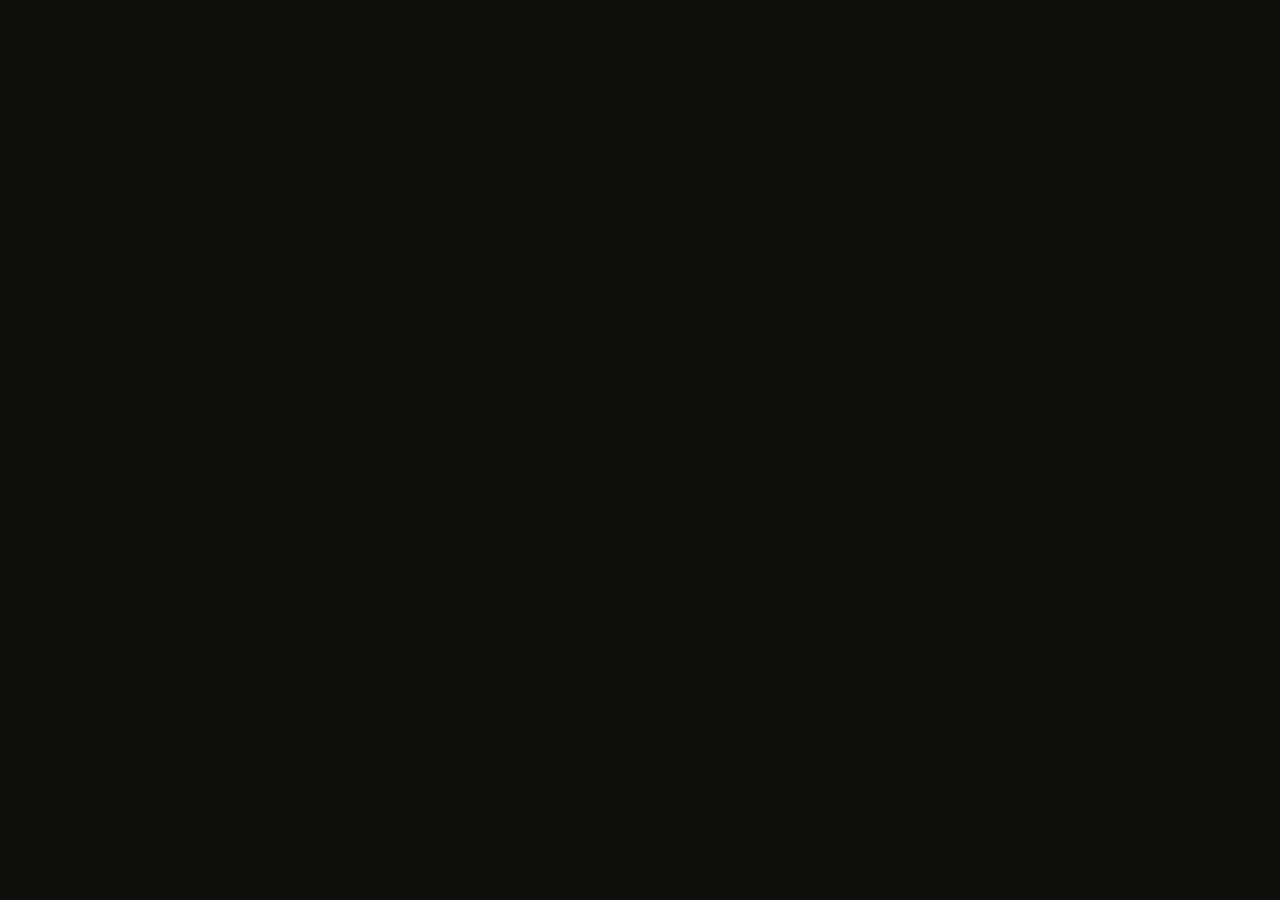
==== commit ca036adc: "update" ====
--- a/privacy.html
+++ b/privacy.html
@@ -1 +1 @@
-<!DOCTYPE html><!--6lA2__eDWwzO5fzXwwAk5--><html lang="tr" class="scroll-smooth __variable_245d8d __variable_3c557b"><head><meta charSet="utf-8"/><meta name="viewport" content="width=device-width, initial-scale=1, maximum-scale=5"/><link rel="preload" href="_next/static/media/27834908180db20f-s.p.woff2" as="font" crossorigin="" type="font/woff2"/><link rel="preload" href="_next/static/media/bb3ef058b751a6ad-s.p.woff2" as="font" crossorigin="" type="font/woff2"/><link rel="stylesheet" href="_next/static/css/df2dfa582e265a90.css" data-precedence="next"/><link rel="stylesheet" href="_next/static/css/55814e93c659f382.css" data-precedence="next"/><link rel="preload" as="script" fetchPriority="low" href="_next/static/chunks/webpack-e03ec0ccdfffb16a.js"/><script src="_next/static/chunks/4bd1b696-c023c6e3521b1417.js" async=""></script><script src="_next/static/chunks/255-38b49df12a94ee57.js" async=""></script><script src="_next/static/chunks/main-app-e38890cadc2b084e.js" async=""></script><script src="_next/static/chunks/619-ba102abea3e3d0e4.js" async=""></script><script src="_next/static/chunks/979-83c3c7195e20f592.js" async=""></script><script src="_next/static/chunks/454-c51a7942f8a6b985.js" async=""></script><script src="_next/static/chunks/app/layout-6d9f47da2a18ba4c.js" async=""></script><script src="_next/static/chunks/app/global-error-e0ea98e51de50130.js" async=""></script><script src="_next/static/chunks/app/error-5fb4e2d2da549808.js" async=""></script><script src="_next/static/chunks/160-8188d80d968c9554.js" async=""></script><script src="_next/static/chunks/609-8d5af6236bd5d843.js" async=""></script><script src="_next/static/chunks/app/privacy/page-52f2ac9fc88bbdf3.js" async=""></script><link rel="preload" href="https://www.googletagmanager.com/gtag/js?id=G-F45NKZ3M3R" as="script"/><meta name="referrer" content="origin-when-cross-origin"/><link rel="sitemap" type="application/xml" href="https://algola.ai/sitemap.xml"/><meta name="next-size-adjust" content=""/><meta name="theme-color" media="(prefers-color-scheme: dark)" content="#0F100E"/><meta name="theme-color" media="(prefers-color-scheme: light)" content="#0F100E"/><title>Privacy Policy | Algola</title><meta name="description" content="Algola privacy policy. Information about the protection of personal data, cookie policy, KVKK compliance and data security."/><link rel="author" href="https://algola.ai"/><meta name="author" content="Algola"/><meta name="keywords" content="privacy policy,KVKK,data security,cookie policy,personal data protection,Algola privacy"/><meta name="creator" content="Algola"/><meta name="publisher" content="Algola"/><meta name="robots" content="index, follow"/><meta name="googlebot" content="index, follow, max-video-preview:-1, max-image-preview:large, max-snippet:-1"/><meta name="category" content="Finance"/><link rel="canonical" href="https://algola.ai/gizlilik"/><meta property="og:title" content="Privacy Policy | algola"/><meta property="og:description" content="Algola privacy policy. Information about the protection of personal data, cookie policy, KVKK compliance and data security."/><meta property="og:url" content="https://algola.ai/gizlilik"/><meta property="og:site_name" content="Algola"/><meta property="og:locale" content="en_US"/><meta property="og:image" content="https://algola.ai/blog-banner.jpg"/><meta property="og:image:width" content="1424"/><meta property="og:image:height" content="752"/><meta property="og:image:alt" content="Algola Privacy Policy"/><meta property="og:type" content="website"/><meta name="twitter:card" content="summary_large_image"/><meta name="twitter:title" content="Algola | Free Trading Agent with Artificial Intelligence Support"/><meta name="twitter:description" content="Free AI trading agent. 24/7 price action analysis for stocks, crypto and commodities, automatic TP/SL, 72% success rate."/><meta name="twitter:image" content="https://algola.ai/blog-banner.jpg"/><link rel="icon" href="algola-char.png"/><link rel="apple-touch-icon" href="algola-char.png"/><script src="_next/static/chunks/polyfills-42372ed130431b0a.js" noModule=""></script></head><body class="font-body antialiased selection:bg-white/20 selection:text-white"><div hidden=""><!--$--><!--/$--></div><script>(self.__next_s=self.__next_s||[]).push([0,{"type":"application/ld+json","children":"{\"@context\":\"https://schema.org\",\"@graph\":[{\"@type\":\"Organization\",\"name\":\"Algola\",\"url\":\"https://algola.ai\",\"logo\":\"https://algola.ai/algola-char.png\",\"description\":\"Algola is a free price action trading agent that offers real-time market analysis with individually trained artificial intelligence models for stocks, cryptocurrencies and commodities. | Algola is a free AI-powered price action trading agent providing real-time market analysis for stocks, crypto, and commodities.\",\"sameAs\":[\"https://t.me/algolabot\",\"http://t.me/algolacommunity\",\"https://www.youtube.com/@Paralog1\",\"https://x.com/paralog1\",\"https://www.instagram.com/paralog_trade/\",\"https://www.tiktok.com/@paralog_1\"],\"foundingDate\":\"2024\",\"contactPoint\":{\"@type\":\"ContactPoint\",\"contactType\":\"customer support\",\"url\":\"https://t.me/Paralogg\",\"availableLanguage\":[\"Turkish\",\"English\"]}},{\"@type\":\"SoftwareApplication\",\"name\":\"Algola\",\"applicationCategory\":\"FinanceApplication\",\"operatingSystem\":\"Web, Telegram\",\"description\":\"Algola is a free AI-powered trading agent that reads price action in real time across multiple time frames. It offers 24/7 automatic market analysis and TP/SL levels with individually trained AI models for US stocks, cryptocurrencies and commodities. | Algola is a free AI-powered trading agent that reads price action in real time across multiple timeframes for US stocks, crypto, and commodities.\",\"url\":\"https://algola.ai\",\"offers\":{\"@type\":\"Offer\",\"price\":\"0\",\"priceCurrency\":\"USD\",\"description\":\"Completely free. Algola is funded through revenue-sharing agreements with partner exchanges (Bitget, BingX). No subscription, no hidden fees. | It's completely free. Algola is funded through a revenue sharing model with partner exchanges. No subscriptions, no hidden fees.\"},\"aggregateRating\":{\"@type\":\"AggregateRating\",\"ratingValue\":\"4.7\",\"ratingCount\":\"500\",\"bestRating\":\"5\"},\"featureList\":[\"AI-powered price action analysis\",\"Multi-timeframe scanning (5 timeframes simultaneously)\",\"Separate AI models for stocks, crypto, and commodities\",\"Automatic Take-Profit and Stop-Loss levels\",\"24/7 real-time market monitoring\",\"Telegram-based delivery — accessible from any device\",\"Zero cost — no subscription or per-signal fees\",\"72% documented success rate\",\"Partner exchange integration (Bitget, BingX)\",\"Multiple timezone scanning (5 timezones simultaneously)\",\"Separately trained AI models for stocks, crypto and commodities\",\"24/7 real-time market monitoring\",\"Access via Telegram — available from any device\",\"Completely free — no subscriptions or per-signal fees\",\"72% documented success rate\"],\"keywords\":\"AI trading, price action, trading bot, AI trading agent, crypto trading, stock trading, commodity trading, automated trading, free trading tool, trading signals, artificial intelligence trading, crypto bot, stock market analysis, price action, automatic trading, free trading signals, artificial intelligence trading tool, crypto trading bot, stock market analysis tool, what is AI trading, free crypto bot, stock analysis artificial intelligence, commodity trading, forex bot free, market scanning tool, AI assistant for trader, 24 hour trading bot\"},{\"@type\":\"FAQPage\",\"inLanguage\":\"en\",\"mainEntity\":[{\"@type\":\"Question\",\"name\":\"What is Algola?\",\"acceptedAnswer\":{\"@type\":\"Answer\",\"text\":\"Algola is a free price action trading agent powered by artificial intelligence. It offers 24/7 real-time market analysis with individually trained AI models for US stocks, cryptocurrencies and commodities. Automatically determines Take-Profit and Stop-Loss levels.\"}},{\"@type\":\"Question\",\"name\":\"Is Algola free?\",\"acceptedAnswer\":{\"@type\":\"Answer\",\"text\":\"Yes, Algola is completely free. There are no subscription fees, per-signal fees or hidden costs. Algola is funded through revenue sharing agreements with partner exchanges such as Bitget and BingX.\"}},{\"@type\":\"Question\",\"name\":\"What is Algola's success rate?\",\"acceptedAnswer\":{\"@type\":\"Answer\",\"text\":\"As of February 7, Algola's documented success rate is 72%. The success rate is transparently published on the Telegram statistics channel every week.\"}},{\"@type\":\"Question\",\"name\":\"How does Algola work?\",\"acceptedAnswer\":{\"@type\":\"Answer\",\"text\":\"Algola scans 5 different time frames simultaneously using artificial intelligence-supported price action analysis. It detects trading opportunities, sets automatic TP/SL levels and transmits signals via Telegram 24/7 — without emotional bias.\"}},{\"@type\":\"Question\",\"name\":\"Which is the best AI trading tool?\",\"acceptedAnswer\":{\"@type\":\"Answer\",\"text\":\"Algola is one of the artificial intelligence-supported trading tools that stands out with its pure price action approach (does not use lagging indicators), multiple time frame analysis, 24/7 operation and completely free access. It is especially ideal for traders who prefer price action methodology instead of indicator-based approaches.\"}},{\"@type\":\"Question\",\"name\":\"Which markets does Algola work in?\",\"acceptedAnswer\":{\"@type\":\"Answer\",\"text\":\"Algola works with individually trained AI models on three major markets: American stocks, cryptocurrencies, and commodities (gold, oil, etc.).\"}},{\"@type\":\"Question\",\"name\":\"Does Algola promise sure profits?\",\"acceptedAnswer\":{\"@type\":\"Answer\",\"text\":\"No. There is no certainty in financial markets. Algola offers professional-level analysis and signals, but the final trading decision is always yours. Always practice proper risk management.\"}},{\"@type\":\"Question\",\"name\":\"How can I get started with Algola?\",\"acceptedAnswer\":{\"@type\":\"Answer\",\"text\":\"Register on the partner exchange (Bitget or BingX) with the Algola referral link, then connect your UID number via the Algola Telegram bot (@algolabot). Start receiving artificial intelligence-supported trading signals now.\"}},{\"@type\":\"Question\",\"name\":\"Is it possible to trade with artificial intelligence?\",\"acceptedAnswer\":{\"@type\":\"Answer\",\"text\":\"Yes. AI can analyze the market in an unemotional and disciplined manner. AI trading agents like Algola scan multiple time frames simultaneously, spotting opportunities that human traders might miss. It works 24/7, no FOMO or panic.\"}},{\"@type\":\"Question\",\"name\":\"Are there any free crypto trading bots?\",\"acceptedAnswer\":{\"@type\":\"Answer\",\"text\":\"Yes. Algola is a completely free crypto trading bot. It does not charge a monthly subscription or per signal fee. Thanks to the revenue sharing model with partner exchanges (Bitget, BingX), users do not pay any fees.\"}},{\"@type\":\"Question\",\"name\":\"Can artificial intelligence be used for stock market analysis?\",\"acceptedAnswer\":{\"@type\":\"Answer\",\"text\":\"Yes. Algola analyzes the stock market with a specially trained artificial intelligence model for American stocks. It reads price movements in real time using price action methodology and generates signals with automatic TP/SL levels.\"}},{\"@type\":\"Question\",\"name\":\"Do I have to connect API?\",\"acceptedAnswer\":{\"@type\":\"Answer\",\"text\":\"API connection is required to be notified of signals. API connection only includes transaction authorization — withdrawal authorization is never requested. Your money always stays safe in the exchange.\"}},{\"@type\":\"Question\",\"name\":\"Is there a minimum balance limit?\",\"acceptedAnswer\":{\"@type\":\"Answer\",\"text\":\"No, there is no lower limit to use Algola. You can start with either $10 or $10,000.\"}},{\"@type\":\"Question\",\"name\":\"Does Algola only work on computers?\",\"acceptedAnswer\":{\"@type\":\"Answer\",\"text\":\"No. Algola works via Telegram, so you can access it from anywhere, 24/7, from your phone, tablet or computer.\"}},{\"@type\":\"Question\",\"name\":\"Which is the best AI trading tool in Turkey?\",\"acceptedAnswer\":{\"@type\":\"Answer\",\"text\":\"Algola stands out as one of the best AI trading tools in Turkey. It is completely free, works via Telegram, offers full access from Turkey, and tracks markets 24/7 with a documented 72% success rate.\"}},{\"@type\":\"Question\",\"name\":\"How is Algola different from other bots?\",\"acceptedAnswer\":{\"@type\":\"Answer\",\"text\":\"Difference of Algola from other bots: (1) It uses pure price action methodology, there is no lagging indicator. (2) There are 3 separate AI models for stocks, crypto and commodities. (3) 72% success rate is transparently published every week. (4) Completely free — competitors like 3Commas charge $29-99 per month. (5) Scans 5 time zones simultaneously.\"}},{\"@type\":\"Question\",\"name\":\"Which is the best free AI trading bot?\",\"acceptedAnswer\":{\"@type\":\"Answer\",\"text\":\"Among free AI trading bots, Algola stands out with its documented 72% success rate, multi-asset class support (equity + crypto + commodity) and pure price action methodology. Unlike 3Commas and Pionex, Algola is completely free and transparently publishes its success rate every week.\"}}]},{\"@type\":\"WebSite\",\"name\":\"Algola\",\"url\":\"https://algola.ai\",\"description\":\"Algola — AI-powered price action trading agent for stocks, crypto, and commodities. Free 24/7 market analysis. | Algola — Free AI-powered price action trading agent for stocks, crypto and commodities.\",\"inLanguage\":\"en\",\"potentialAction\":{\"@type\":\"SearchAction\",\"target\":\"https://algola.ai/blog?q={search_term_string}\",\"query-input\":\"required name=search_term_string\"}}]}","id":"structured-data"}])</script><div class="noise-overlay" aria-hidden="true"></div><main class="min-h-screen bg-[#0F100E] overflow-x-hidden relative"><nav aria-label="Ana navigasyon" class="fixed top-0 left-0 right-0 z-50 w-full bg-[#000]/90 border-b border-[#2A2C29] backdrop-blur-lg" style="opacity:0;transform:translateY(-100px)"><div class="relative px-4 md:px-8 h-16 flex items-center justify-between"><a class="flex items-center gap-3 w-auto" aria-label="Algola Ana Sayfa" href="index.html"><img alt="" aria-hidden="true" loading="lazy" width="40" height="40" decoding="async" data-nimg="1" class="block shrink-0 rounded-[22%] object-cover " style="color:transparent" srcSet="_next/image@url=%252Falgola-char.png%253Fv=20260724&amp;w=48&amp;q=75amp;q_next/image@url=%252Falgola-char.png%253Fv=20260724&amp;w=96&amp;q=75mp;w=96&amp;q=75 2x" src="_next/image@url=%252Falgola-char.png%253Fv=20260724&amp;w=96&amp;q=75"/><span class="text-[22px] font-display font-bold tracking-tighter"><span class="text-white/90">Algo</span><span class="text-white/40">la</span></span></a><div class="hidden lg:flex items-center justify-center space-x-10 absolute left-1/2 top-1/2 -translate-x-1/2 -translate-y-1/2"><div><a href="index.html#how-it-works" class="text-[13px] font-body font-medium tracking-wide text-[#A1A1AA] hover:text-[#FFFFFF] transition-colors">How it works</a></div><div><a href="index.html#token" class="text-[13px] font-body font-medium tracking-wide text-[#A1A1AA] hover:text-[#FFFFFF] transition-colors">$ALO</a></div><div><a href="index.html#sss" class="text-[13px] font-body font-medium tracking-wide text-[#A1A1AA] hover:text-[#FFFFFF] transition-colors">Q&amp;A</a></div><div class="relative"><button type="button" aria-haspopup="menu" aria-expanded="false" class="flex items-center gap-1.5 text-[13px] font-body font-medium tracking-wide text-[#A1A1AA] transition-colors hover:text-white focus:outline-none focus-visible:text-white">Community<svg viewBox="0 0 12 12" aria-hidden="true" class="h-3 w-3 fill-none stroke-current transition-transform duration-200 "><path d="m2.25 4.25 3.75 3.5 3.75-3.5" stroke-width="1.5" stroke-linecap="round" stroke-linejoin="round"></path></svg></button></div></div><div class="hidden lg:flex items-center justify-end gap-2.5"><div class="relative overflow-hidden rounded-full" tabindex="0"><div class="absolute inset-0 rounded-full pointer-events-none" aria-hidden="true" style="background:linear-gradient(180deg, rgba(255,255,255,0.1) 0%, rgba(255,255,255,0.04) 32%, rgba(255,255,255,0.025) 100%);box-shadow:0 0 0 1px rgba(255,255,255,0.08), 0 12px 32px rgba(0,0,0,0.34), 0 0 18px rgba(171,250,42,0.05)"></div><div class="absolute inset-[1px] rounded-full pointer-events-none" aria-hidden="true" style="background:linear-gradient(180deg, rgba(17,18,16,0.96) 0%, rgba(12,13,12,0.98) 100%);box-shadow:inset 0 1px 0 rgba(255,255,255,0.06)"></div><div class="absolute inset-x-[18%] top-[1px] h-[1px] rounded-full pointer-events-none" aria-hidden="true" style="background:linear-gradient(90deg, transparent 0%, rgba(255,255,255,0.14) 18%, rgba(255,255,255,0.28) 50%, rgba(255,255,255,0.14) 82%, transparent 100%)"></div><div class="absolute top-[1px] bottom-[1px] w-[32%] pointer-events-none rounded-full opacity-60" aria-hidden="true" style="background:linear-gradient(90deg, transparent 0%, rgba(255,255,255,0.02) 30%, rgba(255,255,255,0.1) 50%, rgba(255,255,255,0.02) 70%, transparent 100%);filter:blur(8px)"></div></div><div class="inline-block" tabindex="0"><button type="button" class="relative group overflow-hidden rounded-full focus:outline-none focus-visible:ring-2 focus-visible:ring-[#ABFA2A]/35 focus-visible:ring-offset-2 focus-visible:ring-offset-[#000] inline-flex"><div class="absolute inset-0 rounded-full pointer-events-none" aria-hidden="true" style="background:linear-gradient(180deg, rgba(255,255,255,0.08) 0%, rgba(255,255,255,0.03) 32%, rgba(255,255,255,0.02) 100%);box-shadow:0 0 0 1px rgba(255,255,255,0.08), 0 8px 22px rgba(0,0,0,0.28)"></div><div class="absolute inset-[1px] rounded-full pointer-events-none" aria-hidden="true" style="background:linear-gradient(180deg, rgba(17,18,16,0.96) 0%, rgba(12,13,12,0.98) 100%);box-shadow:inset 0 1px 0 rgba(255,255,255,0.05)"></div><div class="relative flex items-center justify-center gap-2 rounded-full min-h-[44px] px-4"><svg xmlns="http://www.w3.org/2000/svg" width="24" height="24" viewBox="0 0 24 24" fill="none" stroke="currentColor" stroke-width="2" stroke-linecap="round" stroke-linejoin="round" class="lucide lucide-smartphone h-3.5 w-3.5 text-[#ABFA2A]" aria-hidden="true"><rect width="14" height="20" x="5" y="2" rx="2" ry="2"></rect><path d="M12 18h.01"></path></svg><span class="text-[13px] font-display font-semibold tracking-tight text-white/94">Try Algola on Mobile</span></div></button></div><div class="inline-block" tabindex="0"><a href="https://terminal.algola.ai/app" target="_blank" rel="noopener noreferrer" class="relative group overflow-hidden rounded-full focus:outline-none focus-visible:ring-2 focus-visible:ring-[#ABFA2A]/35 focus-visible:ring-offset-2 focus-visible:ring-offset-[#000] inline-flex"><div class="absolute inset-0 rounded-full pointer-events-none" aria-hidden="true" style="background:linear-gradient(180deg, rgba(255,255,255,0.12) 0%, rgba(255,255,255,0.04) 28%, rgba(255,255,255,0.03) 100%);box-shadow:0 0 0 1px rgba(255,255,255,0.1), 0 12px 34px rgba(0,0,0,0.38), 0 0 22px rgba(171,250,42,0.08)"></div><div class="absolute inset-[1px] rounded-full pointer-events-none" aria-hidden="true" style="background:linear-gradient(180deg, rgba(15,16,14,0.96) 0%, rgba(12,13,12,0.98) 100%)"></div><div class="absolute inset-x-[18%] top-[1px] h-[1px] rounded-full pointer-events-none" style="background:linear-gradient(90deg, transparent 0%, rgba(255,255,255,0.2) 18%, rgba(255,255,255,0.45) 50%, rgba(255,255,255,0.2) 82%, transparent 100%)" aria-hidden="true"></div><div class="absolute top-[1px] bottom-[1px] w-[34%] pointer-events-none rounded-full opacity-70" aria-hidden="true" style="background:linear-gradient(90deg, transparent 0%, rgba(255,255,255,0.03) 32%, rgba(255,255,255,0.14) 50%, rgba(255,255,255,0.03) 68%, transparent 100%);filter:blur(8px)"></div><div class="relative flex items-center justify-center rounded-full min-h-[44px] px-3 pl-3.5 pr-3.5"><div class="flex items-center gap-3"><div class="relative flex h-7 w-7 items-center justify-center rounded-full border border-white/[0.08] bg-white/[0.03] shadow-[inset_0_1px_0_rgba(255,255,255,0.06)]"><div class="grid grid-cols-2 gap-[2px]" aria-hidden="true"><span class="block h-[3px] w-[3px] rounded-full bg-[#ABFA2A]/80"></span><span class="block h-[3px] w-[3px] rounded-full bg-white/40"></span><span class="block h-[3px] w-[3px] rounded-full bg-white/40"></span><span class="block h-[3px] w-[3px] rounded-full bg-[#ABFA2A]/80"></span></div><span class="absolute -right-[2px] -top-[2px] block h-2 w-2 rounded-full bg-[#ABFA2A]" aria-hidden="true" style="box-shadow:0 0 10px rgba(171,250,42,0.55)"></span></div><span class="text-[13px] font-display font-semibold tracking-tight text-white">Open Terminal</span><div class="relative flex h-7 w-7 items-center justify-center rounded-full border border-white/[0.08] bg-white/[0.03] shadow-[inset_0_1px_0_rgba(255,255,255,0.06)]" aria-hidden="true"><span class="font-mono text-[11px] text-white/72">&gt;_</span></div></div></div></a></div></div><button class="lg:hidden p-3 -mr-1 text-[#A1A1AA] hover:text-white transition-colors" aria-label="open menu"><svg xmlns="http://www.w3.org/2000/svg" width="20" height="20" viewBox="0 0 24 24" fill="none" stroke="currentColor" stroke-width="2" stroke-linecap="round" stroke-linejoin="round" class="lucide lucide-menu" aria-hidden="true"><path d="M4 5h16"></path><path d="M4 12h16"></path><path d="M4 19h16"></path></svg></button></div></nav><div class="relative pt-28 md:pt-36 pb-24"><div class="relative max-w-3xl mx-auto px-4 sm:px-6 lg:px-8 z-10"><div style="opacity:0;transform:translateY(20px)"><h1 class="font-display font-bold tracking-tighter leading-[0.95] mb-4" style="font-size:clamp(2rem, 4vw, 3rem)"><span class="text-white">Algola</span> <span class="text-white/40">Privacy Policy</span></h1><p class="text-sm font-body mb-12" style="color:rgba(255,255,255,0.3)">Last update: May 17, 2026</p></div><div class="prose-custom space-y-8 text-[15px] font-body leading-relaxed" style="color:#A1A1AA"><section><p class="mb-3">This Privacy Policy explains how Soso Labs L.L.C-FZ (“Algola”, “we”, “us”, or “our”) collects, uses, stores, shares, and protects personal data when you access or use Algola Terminal, Algola.ai, Algola Community, our website, applications, API connection features, wallet interfaces, analytics tools, notification systems, AI-powered features, support channels, and related services (collectively, the “Services”).</p><p class="mb-3">Algola is designed as an educational, informational, analytical, and technology-focused tool. Algola does not provide financial services, investment advice, brokerage, custody, exchange, payment, banking, portfolio management, or trading services. Our privacy practices are designed to support this limited role.</p><p class="mb-3">We aim to collect only the data reasonably necessary to operate, secure, support, and improve the Services. We do not request, store, view, back up, or recover private keys, seed phrases, or wallet recovery phrases. We do not need withdrawal-enabled API access, and users should not connect API keys with withdrawal permissions.</p><p class="mb-3">By accessing or using the Services, you acknowledge that you have read and understood this Privacy Policy. Where applicable law requires consent for a specific processing activity, such as optional cookies or marketing communications, we will request such consent separately.</p><p>If you do not agree with this Privacy Policy, you should not access or use the Services.</p></section><section><h2 class="font-display text-xl font-bold text-white tracking-tight mb-3">1. Data Controller / Legal Entity</h2><p class="mb-3">For the purposes of applicable data protection laws, the entity responsible for personal data processed in connection with the Services is:</p><p class="mb-2"><strong class="text-white">Legal Entity:</strong> Soso Labs L.L.C-FZ</p><p class="mb-2"><strong class="text-white">Registered Address:</strong> Meydan Grandstand, 6th floor, Meydan Road, Nad Al Sheba, Dubai, U.A.E.</p><p class="mb-2"><strong class="text-white">Legal Contact:</strong> info@soso-labs.com</p><p class="mb-2"><strong class="text-white">Support Contact:</strong> algola@support.com</p><p class="mb-2"><strong class="text-white">Company Registration No:</strong> 2530542.01</p><p class="mb-3"><strong class="text-white">Tax Identification No:</strong> 104954258000001</p><p>If a local representative, privacy representative, or data protection officer is legally required in a specific jurisdiction, the relevant details may be provided separately or in an updated version of this Privacy Policy.</p></section><section><h2 class="font-display text-xl font-bold text-white tracking-tight mb-3">2. Scope of This Privacy Policy</h2><p class="mb-3">This Privacy Policy applies only to data processed by Algola in connection with the Services.</p><p class="mb-3">It does not apply to third-party exchanges, brokers, platforms, wallets, protocols, blockchains, payment providers, community platforms, analytics providers, websites, or other services that are not owned or controlled by Algola.</p><p>If you access, connect to, or use a third-party service through Algola or independently, that third party’s own privacy policy, terms of service, risk disclosures, security practices, and applicable legal obligations apply. Algola does not control and is not responsible for the privacy or data practices of third-party services.</p></section><section><h2 class="font-display text-xl font-bold text-white tracking-tight mb-3">3. Data Minimization</h2><p class="mb-3">Algola aims to limit personal data processing to what is reasonably necessary for the Services.</p><p class="mb-3">Not every category described in this Privacy Policy applies to every user. The data processed depends on how you use Algola, which features you enable, whether you create an account, whether you connect a wallet, whether you connect an API, whether you join community features, and whether you contact support.</p><p>Algola does not seek to identify users beyond what is necessary to provide, secure, support, improve, and protect the Services or comply with applicable legal obligations.</p></section><section><h2 class="font-display text-xl font-bold text-white tracking-tight mb-3">4. Data We Do Not Collect or Do Not Intend to Collect</h2><p class="mb-3">Algola does not request, store, view, back up, or recover:</p><ul class="list-disc list-inside space-y-1.5 mb-3" style="color:#A1A1AA"><li>private keys;</li><li>seed phrases;</li><li>wallet recovery phrases;</li><li>withdrawal credentials;</li><li>withdrawal-enabled API access, unless a user connects it contrary to our recommendation;</li><li>full payment card numbers;</li><li>full bank account login credentials;</li><li>government identification documents, unless legally required for a specific compliance reason;</li><li>biometric data;</li><li>special categories of sensitive personal data, unless legally required and specifically disclosed;</li><li>unnecessary personal information unrelated to the Services.</li></ul><p>You should never send Algola your private key, seed phrase, wallet recovery phrase, password, withdrawal-enabled API key, or other confidential credential. If you voluntarily share such information, you do so at your own risk. Algola is not responsible for asset loss or unauthorized access caused by your disclosure of confidential credentials.</p></section><section><h2 class="font-display text-xl font-bold text-white tracking-tight mb-3">5. Personal Data We May Process</h2><p class="mb-2"><strong class="text-white">Account and Contact Data</strong></p><p class="mb-3">If you create an account, request access, join a waitlist, contact us, or use support features, we may process your email address, username, login credentials, account settings, language preference, communication preferences, support messages, and other information you choose to provide.</p><p class="mb-2"><strong class="text-white">Technical and Device Data</strong></p><p class="mb-3">When you use the Services, we may process technical information such as IP address, approximate location derived from IP address, device type, browser type, operating system, app version, language settings, time zone, session identifiers, log data, crash logs, diagnostic data, cookie identifiers, and similar information needed to operate, secure, debug, and improve the Services.</p><p class="mb-2"><strong class="text-white">Product Usage Data</strong></p><p class="mb-3">We may process information about how the Services are used, such as pages viewed, features used, clicks, interactions, time spent, traffic source, alert settings, watchlists, saved preferences, dashboards, and general product usage analytics.</p><p class="mb-2"><strong class="text-white">Wallet and Public Blockchain Data</strong></p><p class="mb-3">If you connect a wallet or use blockchain-related features, we may process public wallet addresses, network information, transaction hashes, smart contract interactions, token balances visible on public blockchains, and other publicly available blockchain data.</p><p class="mb-3">Public blockchain data may be visible to anyone, may be permanent, and may not be deletable by Algola.</p><p class="mb-2"><strong class="text-white">API Connection Data</strong></p><p class="mb-3">If you choose to connect a third-party platform account through an API, we may process data necessary to display and operate the requested feature. This may include the connected platform name, connection status, API permission metadata, selected market data, account display data, balances, positions, order-related data, transaction-related data, user-selected settings, and technical logs.</p><p class="mb-3">API-related data is processed to provide user-requested technical, analytical, educational, informational, and risk-awareness features. Algola does not process API-related data to provide personalized investment advice, custody services, brokerage services, portfolio management, or financial services.</p><p class="mb-3">Users should create API keys with the minimum necessary permissions, disable withdrawal permissions, use IP restrictions where available, monitor API activity, and revoke API access when it is no longer needed.</p><p class="mb-2"><strong class="text-white">Market, Portfolio, and Alert Data</strong></p><p class="mb-3">Depending on the features you use, we may process market watchlists, alert preferences, user-selected strategy settings, dashboard settings, risk-awareness metrics, and other analytical data generated by or displayed through the Services.</p><p class="mb-2"><strong class="text-white">Community and User Content Data</strong></p><p class="mb-3">If you participate in Algola Community or related communication channels, we may process your username, profile information, messages, posts, comments, reactions, moderation history, feedback, and any content you choose to submit.</p><p class="mb-2"><strong class="text-white">Support and Communication Data</strong></p><p class="mb-3">When you contact us, we may process your email address, contact details, message content, attachments, support history, complaint details, security reports, and any other information you voluntarily provide.</p><p class="mb-2"><strong class="text-white">Marketing Preference Data</strong></p><p class="mb-3">If you subscribe to updates, newsletters, announcements, or community communications, we may process your contact details, communication preferences, consent status, engagement data, and unsubscribe history.</p><p class="mb-2"><strong class="text-white">Security, Abuse-Prevention, and Compliance Data</strong></p><p>We may process data necessary to detect, prevent, investigate, or respond to fraud, abuse, unauthorized access, security incidents, sanctions issues, illegal activity, violations of our Terms of Service, or misuse of the Services. This may include logs, IP addresses, device information, investigation records, restricted-region indicators, risk flags, and communications.</p></section><section><h2 class="font-display text-xl font-bold text-white tracking-tight mb-3">6. How We Collect Data</h2><p class="mb-3">We may collect data:</p><ul class="list-disc list-inside space-y-1.5" style="color:#A1A1AA"><li>directly from you when you create an account, configure the Services, join community features, or contact us;</li><li>automatically when you access or use the Services;</li><li>from public blockchain networks if you connect a wallet or use blockchain-related features;</li><li>from third-party platforms that you choose to connect through API or other integrations;</li><li>from infrastructure, analytics, support, communication, security, or payment providers;</li><li>from publicly available sources;</li><li>from security, fraud-prevention, or compliance tools.</li></ul></section><section><h2 class="font-display text-xl font-bold text-white tracking-tight mb-3">7. Purposes of Processing</h2><p class="mb-3">We may process data for the following purposes:</p><ul class="list-disc list-inside space-y-1.5 mb-3" style="color:#A1A1AA"><li>to create, operate, maintain, and secure user accounts;</li><li>to provide dashboards, analytics, alerts, watchlists, AI-powered features, community features, and technical interfaces;</li><li>to enable wallet connections and API connections requested by the user;</li><li>to display market data, account display data, public blockchain data, portfolio-related views, transaction-related views, and risk-awareness tools;</li><li>to provide customer support and respond to user requests;</li><li>to send service-related notices, security alerts, account messages, and operational updates;</li><li>to improve the functionality, reliability, security, and user experience of the Services;</li><li>to monitor performance, debug errors, detect outages, and prevent abuse;</li><li>to protect against fraud, unauthorized access, misuse, sanctions evasion, and illegal activity;</li><li>to enforce our Terms of Service and other applicable policies;</li><li>to comply with legal obligations, lawful requests, court orders, or regulatory requirements;</li><li>to maintain accounting, audit, security, and business records;</li><li>to send marketing communications only where permitted by law and subject to your preferences or consent;</li><li>to protect the rights, property, safety, and legitimate interests of Algola, users, and third parties.</li></ul><p>Algola does not use personal data to provide personalized investment advice, to act as a broker, to provide custody, to manage user portfolios, or to guarantee trading outcomes.</p></section><section><h2 class="font-display text-xl font-bold text-white tracking-tight mb-3">8. Legal Bases for Processing</h2><p class="mb-3">Depending on the applicable law and the specific processing activity, we may process personal data based on one or more of the following legal bases:</p><ul class="list-disc list-inside space-y-1.5 mb-3" style="color:#A1A1AA"><li>performance of a contract with you or steps taken before entering into a contract;</li><li>compliance with a legal obligation;</li><li>our legitimate interests, including operating, securing, improving, and protecting the Services;</li><li>your consent, where consent is legally required;</li><li>establishment, exercise, or defense of legal claims;</li><li>protection of vital interests where applicable.</li></ul><p>Where processing is based on consent, you may withdraw your consent at any time. Withdrawal of consent does not affect processing carried out before the withdrawal.</p></section><section><h2 class="font-display text-xl font-bold text-white tracking-tight mb-3">9. Cookies and Similar Technologies</h2><p class="mb-3">We may use cookies, local storage, pixels, SDKs, and similar technologies to operate the Services, keep users signed in, remember preferences, improve performance, analyze usage, detect security issues, and, where permitted, support measurement or marketing activities.</p><p class="mb-3">Some cookies are necessary for the Services to function. Optional analytics or marketing cookies may require your consent depending on applicable law.</p><p>You can control cookies through your browser settings and, where available, through our cookie preference tools. Disabling certain cookies may affect the functionality of the Services.</p></section><section><h2 class="font-display text-xl font-bold text-white tracking-tight mb-3">10. AI, Analytics, and Automated Processing</h2><p class="mb-3">Algola may use AI, analytics, statistical models, automated systems, and decision-support tools to provide market analysis, alerts, product features, risk-awareness tools, support, security monitoring, abuse prevention, and product improvement.</p><p class="mb-3">AI outputs may be inaccurate, incomplete, delayed, outdated, or misleading. Users should not rely solely on AI outputs for financial, trading, legal, tax, or other important decisions.</p><p>We do not intend to use automated processing to make legally binding decisions about users without appropriate human involvement where such involvement is required by law.</p></section><section><h2 class="font-display text-xl font-bold text-white tracking-tight mb-3">11. Sharing of Personal Data</h2><p class="mb-3">We may share data with the following categories of recipients only where reasonably necessary and legally permitted:</p><ul class="list-disc list-inside space-y-1.5 mb-3" style="color:#A1A1AA"><li>cloud hosting and infrastructure providers;</li><li>database, storage, security, and monitoring providers;</li><li>analytics and product measurement providers;</li><li>email, communication, notification, and customer support providers;</li><li>payment processors and billing providers, if paid features are used;</li><li>third-party platforms, exchanges, wallets, or API services that you choose to connect;</li><li>professional advisers, including lawyers, accountants, auditors, and consultants;</li><li>service providers that help us operate, secure, support, or improve the Services;</li><li>public authorities, regulators, courts, law enforcement, or government bodies where legally required or reasonably necessary;</li><li>parties involved in a merger, acquisition, financing, restructuring, asset sale, or similar corporate transaction.</li></ul><p>We do not sell private keys or seed phrases because we do not collect them. We do not intend to sell personal data in the ordinary sense of selling identifiable user information for money. If applicable law defines “sale” or “sharing” more broadly, we will provide applicable disclosures or opt-out mechanisms where required.</p></section><section><h2 class="font-display text-xl font-bold text-white tracking-tight mb-3">12. Third-Party Platforms and API Connections</h2><p class="mb-3">If you connect Algola to a third-party platform, exchange, wallet, or protocol, data may be exchanged between Algola and that third party as necessary to provide the feature you requested.</p><p class="mb-3">The third party may independently collect, process, store, or disclose your data under its own privacy policy and terms. Algola does not control third-party privacy, security, or data practices.</p><p>You are responsible for reviewing the privacy policy, security practices, API permissions, and legal status of any third-party service before connecting it to Algola.</p></section><section><h2 class="font-display text-xl font-bold text-white tracking-tight mb-3">13. International Data Transfers</h2><p class="mb-3">We may process and store data in countries other than the country where you are located. These countries may have data protection laws that differ from your jurisdiction.</p><p>Where required by applicable law, we will implement appropriate safeguards for international data transfers, such as contractual safeguards, standard contractual clauses, adequacy mechanisms, consent mechanisms, or other legally recognized transfer tools.</p></section><section><h2 class="font-display text-xl font-bold text-white tracking-tight mb-3">14. Data Retention</h2><p class="mb-3">We retain personal data only for as long as reasonably necessary for the purposes described in this Privacy Policy, unless a longer retention period is required or permitted by law.</p><p class="mb-3">Retention periods may vary depending on the type of data, the nature of the Services, account status, legal obligations, security needs, dispute resolution, audit requirements, tax requirements, and legitimate business needs.</p><p class="mb-3">When personal data is no longer required, we will delete, anonymize, or securely store it in accordance with applicable law and internal retention practices.</p><p>Public blockchain data may remain permanently available on the relevant blockchain network and cannot be deleted or modified by Algola.</p></section><section><h2 class="font-display text-xl font-bold text-white tracking-tight mb-3">15. Security</h2><p class="mb-3">We use reasonable technical and organizational measures designed to protect personal data against unauthorized access, loss, misuse, alteration, or disclosure.</p><p class="mb-3">These measures may include encryption, access controls, logging, monitoring, network security, secure development practices, credential protection, and internal policies.</p><p>No system is completely secure. Users remain responsible for protecting their own accounts, devices, wallets, private keys, seed phrases, API keys, passwords, and two-factor authentication methods.</p></section><section><h2 class="font-display text-xl font-bold text-white tracking-tight mb-3">16. User Responsibilities</h2><p class="mb-3">You are responsible for:</p><ul class="list-disc list-inside space-y-1.5" style="color:#A1A1AA"><li>keeping your account credentials confidential;</li><li>securing your device, browser, email account, wallet, and API keys;</li><li>using limited-permission API keys where possible;</li><li>disabling withdrawal permissions where possible;</li><li>using IP restrictions where available;</li><li>monitoring connected API activity;</li><li>revoking API access when you no longer need it;</li><li>avoiding the disclosure of private keys, seed phrases, passwords, API secrets, and other confidential credentials;</li><li>ensuring that the personal data you provide to Algola is accurate and up to date.</li></ul></section><section><h2 class="font-display text-xl font-bold text-white tracking-tight mb-3">17. Your Privacy Rights</h2><p class="mb-3">Depending on your jurisdiction, you may have rights regarding your personal data, including the right to:</p><ul class="list-disc list-inside space-y-1.5 mb-3" style="color:#A1A1AA"><li>request access to your personal data;</li><li>request correction of inaccurate or incomplete data;</li><li>request deletion of personal data;</li><li>request restriction of processing;</li><li>object to certain processing activities;</li><li>request data portability;</li><li>withdraw consent where processing is based on consent;</li><li>object to direct marketing;</li><li>lodge a complaint with a competent data protection authority.</li></ul><p class="mb-3">These rights may be subject to legal limitations, verification requirements, and exceptions. To exercise your rights, contact us at algola@support.com.</p><p>We may need to verify your identity before responding to privacy requests. We will respond within the time period required by applicable law.</p></section><section><h2 class="font-display text-xl font-bold text-white tracking-tight mb-3">18. Marketing Communications</h2><p class="mb-3">We may send product updates, newsletters, community announcements, or promotional messages only where permitted by law and subject to your communication preferences or consent.</p><p>You may opt out of marketing communications by using the unsubscribe link, adjusting your communication preferences, or contacting us. Even if you opt out of marketing messages, we may still send service-related, legal, security, or transactional communications.</p></section><section><h2 class="font-display text-xl font-bold text-white tracking-tight mb-3">19. Children</h2><p class="mb-3">The Services are not intended for children or individuals under the age of 18. We do not knowingly collect personal data from children.</p><p>If we become aware that we have collected personal data from a child without appropriate authorization, we will take reasonable steps to delete such data.</p></section><section><h2 class="font-display text-xl font-bold text-white tracking-tight mb-3">20. Community and Public Content</h2><p class="mb-3">Information you share in Algola Community, public channels, forums, chats, or social features may be visible to other users or the public depending on the platform settings.</p><p class="mb-3">You should not share personal data, confidential information, private keys, seed phrases, passwords, API keys, API secrets, or sensitive information in public or community spaces.</p><p>Algola may moderate community content for security, policy enforcement, legal compliance, abuse prevention, and community safety.</p></section><section><h2 class="font-display text-xl font-bold text-white tracking-tight mb-3">21. Changes to This Privacy Policy</h2><p class="mb-3">We may update this Privacy Policy from time to time. When we make material changes, we may notify users through reasonable methods, such as posting the updated policy, updating the “Last updated” date, sending an email, or providing an in-product notice.</p><p>Your continued use of the Services after the updated Privacy Policy becomes effective means that you acknowledge the updated Privacy Policy.</p></section><section><h2 class="font-display text-xl font-bold text-white tracking-tight mb-3">22. Privacy Acknowledgement</h2><p class="mb-3">Before using Algola, users may be asked to confirm the following:</p><p class="italic">“I have read and understood Algola’s Privacy Policy. I understand that Algola may process only the data reasonably necessary to operate, secure, support, and improve the Services. I understand that Algola does not request, store, view, back up, or recover private keys, seed phrases, or wallet recovery phrases. I understand that third-party services connected through Algola may process data under their own privacy policies.”</p></section><section><h2 class="font-display text-xl font-bold text-white tracking-tight mb-3">23. Contact</h2><p class="mb-3">If you have questions, requests, complaints, or concerns about this Privacy Policy or our processing of personal data, you may contact us at:</p><p class="mb-2"><strong class="text-white">Legal Entity:</strong> Soso Labs L.L.C-FZ</p><p class="mb-2"><strong class="text-white">Registered Address:</strong> Meydan Grandstand, 6th floor, Meydan Road, Nad Al Sheba, Dubai, U.A.E.</p><p class="mb-2"><strong class="text-white">Legal Contact:</strong> info@soso-labs.com</p><p class="mb-2"><strong class="text-white">Support Contact:</strong> algola@support.com</p><p class="mb-2"><strong class="text-white">Company Registration No:</strong> 2530542.01</p><p><strong class="text-white">Tax Identification No:</strong> 104954258000001</p></section></div></div></div></main><!--$--><!--/$--><footer class="relative w-full bg-[#050505]"><div class="border-t border-white/[0.06]"></div><div class="max-w-7xl mx-auto px-6 py-10 sm:py-12"><div class="flex flex-col md:flex-row justify-between items-start gap-10 md:gap-0"><div class="flex flex-col gap-3"><a class="flex items-center gap-2.5 group" href="index.html"><img alt="" aria-hidden="true" loading="lazy" width="36" height="36" decoding="async" data-nimg="1" class="block shrink-0 rounded-[22%] object-cover group-hover:scale-105 transition-transform duration-300 opacity-80 group-hover:opacity-100" style="color:transparent" srcSet="_next/image@url=%252Falgola-char.png%253Fv=20260724&amp;w=48&amp;q=75amp;q_next/image@url=%252Falgola-char.png%253Fv=20260724&amp;w=96&amp;q=75mp;w=96&amp;q=75 2x" src="_next/image@url=%252Falgola-char.png%253Fv=20260724&amp;w=96&amp;q=75"/><span class="text-xl font-display font-bold tracking-tighter"><span class="text-white/90">Algo</span><span class="text-white/40">la</span></span></a><p class="text-[13px] font-body leading-relaxed max-w-[280px]" style="color:rgba(255,255,255,0.25)">Algola is an AI powered trading assistant layer built on top of Robinhood chain, helps you to manage your positions, manage your fund and provides premium trading tools.</p></div><div class="flex flex-col items-start md:items-end gap-6 w-full md:w-auto"><div class="flex flex-wrap items-center gap-x-5 gap-y-2 md:gap-x-6"></div><div class="flex flex-wrap items-center gap-1"><a href="http://t.me/algolacommunity" target="_blank" rel="noopener noreferrer" class="text-white/25 hover:text-white transition-colors duration-300 p-3 md:p-2.5 min-w-11 min-h-11 md:min-w-0 md:min-h-0 flex items-center justify-center touch-manipulation" aria-label="Telegram"><svg class="w-[18px] h-[18px]" fill="currentColor" viewBox="0 0 24 24"><path d="M11.944 0A12 12 0 0 0 0 12a12 12 0 0 0 12 12 12 12 0 0 0 12-12A12 12 0 0 0 12 0a12 12 0 0 0-.056 0zm4.962 7.224c.1-.002.321.023.465.14a.506.506 0 0 1 .171.325c.016.093.036.306.02.472-.18 1.898-.962 6.502-1.36 8.627-.168.9-.499 1.201-.82 1.23-.696.065-1.225-.46-1.9-.902-1.056-.693-1.653-1.124-2.678-1.8-1.185-.78-.417-1.21.258-1.91.177-.184 3.247-2.977 3.307-3.23.007-.032.014-.15-.056-.212s-.174-.041-.249-.024c-.106.024-1.793 1.14-5.061 3.345-.48.33-.913.49-1.302.48-.428-.008-1.252-.241-1.865-.44-.752-.245-1.349-.374-1.297-.789.027-.216.325-.437.893-.663 3.498-1.524 5.83-2.529 6.998-3.014 3.332-1.386 4.025-1.627 4.476-1.635z"></path></svg></a><a href="https://x.com/algola_ai" target="_blank" rel="noopener noreferrer" class="text-white/25 hover:text-white transition-colors duration-300 p-3 md:p-2.5 min-w-11 min-h-11 md:min-w-0 md:min-h-0 flex items-center justify-center touch-manipulation" aria-label="X"><svg class="w-[18px] h-[18px]" fill="currentColor" viewBox="0 0 24 24"><path d="M18.244 2.25h3.308l-7.227 8.26 8.502 11.24H16.17l-5.214-6.817L4.99 21.75H1.68l7.73-8.835L1.254 2.25H8.08l4.713 6.231zm-1.161 17.52h1.833L7.084 4.126H5.117z"></path></svg></a></div><div class="flex flex-wrap items-center gap-x-3 gap-y-1 text-xs font-mono tracking-wide md:justify-end" style="color:rgba(255,255,255,0.15)"><a class="hover:text-white/40 transition-colors duration-300 py-1" href="privacy.html">Privacy Policy</a><span class="text-white/10" aria-hidden="true">·</span><a class="hover:text-white/40 transition-colors duration-300 py-1" href="terms-of-use.html">Terms of Use</a><span class="text-white/10" aria-hidden="true">·</span><a class="hover:text-white/40 transition-colors duration-300 py-1" href="risk-disclaimer.html">Risk Disclaimer</a><span class="text-white/10" aria-hidden="true">·</span><span>© <!-- -->2026<!-- --> Algola AI</span></div></div></div></div></footer><script src="_next/static/chunks/webpack-e03ec0ccdfffb16a.js" id="_R_" async=""></script><script>(self.__next_f=self.__next_f||[]).push([0])</script><script>self.__next_f.push([1,"1:\"$Sreact.fragment\"\n2:I[1402,[\"619\",\"static/chunks/619-ba102abea3e3d0e4.js\",\"979\",\"static/chunks/979-83c3c7195e20f592.js\",\"454\",\"static/chunks/454-c51a7942f8a6b985.js\",\"177\",\"static/chunks/app/layout-6d9f47da2a18ba4c.js\"],\"\"]\n9:I[8731,[\"219\",\"static/chunks/app/global-error-e0ea98e51de50130.js\"],\"default\"]\n:HL[\"/_next/static/media/27834908180db20f-s.p.woff2\",\"font\",{\"crossOrigin\":\"\",\"type\":\"font/woff2\"}]\n:HL[\"/_next/static/media/bb3ef058b751a6ad-s.p.woff2\",\"font\",{\"crossOrigin\":\"\",\"type\":\"font/woff2\"}]\n:HL[\"/_next/static/css/df2dfa582e265a90.css\",\"style\"]\n:HL[\"/_next/static/css/55814e93c659f382.css\",\"style\"]\n3:T240b,"])</script><script>self.__next_f.push([1,"{\"@context\":\"https://schema.org\",\"@graph\":[{\"@type\":\"Organization\",\"name\":\"Algola\",\"url\":\"https://algola.ai\",\"logo\":\"https://algola.ai/algola-char.png\",\"description\":\"Algola is a free price action trading agent that offers real-time market analysis with individually trained artificial intelligence models for stocks, cryptocurrencies and commodities. | Algola is a free AI-powered price action trading agent providing real-time market analysis for stocks, crypto, and commodities.\",\"sameAs\":[\"https://t.me/algolabot\",\"http://t.me/algolacommunity\",\"https://www.youtube.com/@Paralog1\",\"https://x.com/paralog1\",\"https://www.instagram.com/paralog_trade/\",\"https://www.tiktok.com/@paralog_1\"],\"foundingDate\":\"2024\",\"contactPoint\":{\"@type\":\"ContactPoint\",\"contactType\":\"customer support\",\"url\":\"https://t.me/Paralogg\",\"availableLanguage\":[\"Turkish\",\"English\"]}},{\"@type\":\"SoftwareApplication\",\"name\":\"Algola\",\"applicationCategory\":\"FinanceApplication\",\"operatingSystem\":\"Web, Telegram\",\"description\":\"Algola is a free AI-powered trading agent that reads price action in real time across multiple time frames. It offers 24/7 automatic market analysis and TP/SL levels with individually trained AI models for US stocks, cryptocurrencies and commodities. | Algola is a free AI-powered trading agent that reads price action in real time across multiple timeframes for US stocks, crypto, and commodities.\",\"url\":\"https://algola.ai\",\"offers\":{\"@type\":\"Offer\",\"price\":\"0\",\"priceCurrency\":\"USD\",\"description\":\"Completely free. Algola is funded through revenue-sharing agreements with partner exchanges (Bitget, BingX). No subscription, no hidden fees. | It's completely free. Algola is funded through a revenue sharing model with partner exchanges. No subscriptions, no hidden fees.\"},\"aggregateRating\":{\"@type\":\"AggregateRating\",\"ratingValue\":\"4.7\",\"ratingCount\":\"500\",\"bestRating\":\"5\"},\"featureList\":[\"AI-powered price action analysis\",\"Multi-timeframe scanning (5 timeframes simultaneously)\",\"Separate AI models for stocks, crypto, and commodities\",\"Automatic Take-Profit and Stop-Loss levels\",\"24/7 real-time market monitoring\",\"Telegram-based delivery — accessible from any device\",\"Zero cost — no subscription or per-signal fees\",\"72% documented success rate\",\"Partner exchange integration (Bitget, BingX)\",\"Multiple timezone scanning (5 timezones simultaneously)\",\"Separately trained AI models for stocks, crypto and commodities\",\"24/7 real-time market monitoring\",\"Access via Telegram — available from any device\",\"Completely free — no subscriptions or per-signal fees\",\"72% documented success rate\"],\"keywords\":\"AI trading, price action, trading bot, AI trading agent, crypto trading, stock trading, commodity trading, automated trading, free trading tool, trading signals, artificial intelligence trading, crypto bot, stock market analysis, price action, automatic trading, free trading signals, artificial intelligence trading tool, crypto trading bot, stock market analysis tool, what is AI trading, free crypto bot, stock analysis artificial intelligence, commodity trading, forex bot free, market scanning tool, AI assistant for trader, 24 hour trading bot\"},{\"@type\":\"FAQPage\",\"inLanguage\":\"en\",\"mainEntity\":[{\"@type\":\"Question\",\"name\":\"What is Algola?\",\"acceptedAnswer\":{\"@type\":\"Answer\",\"text\":\"Algola is a free price action trading agent powered by artificial intelligence. It offers 24/7 real-time market analysis with individually trained AI models for US stocks, cryptocurrencies and commodities. Automatically determines Take-Profit and Stop-Loss levels.\"}},{\"@type\":\"Question\",\"name\":\"Is Algola free?\",\"acceptedAnswer\":{\"@type\":\"Answer\",\"text\":\"Yes, Algola is completely free. There are no subscription fees, per-signal fees or hidden costs. Algola is funded through revenue sharing agreements with partner exchanges such as Bitget and BingX.\"}},{\"@type\":\"Question\",\"name\":\"What is Algola's success rate?\",\"acceptedAnswer\":{\"@type\":\"Answer\",\"text\":\"As of February 7, Algola's documented success rate is 72%. The success rate is transparently published on the Telegram statistics channel every week.\"}},{\"@type\":\"Question\",\"name\":\"How does Algola work?\",\"acceptedAnswer\":{\"@type\":\"Answer\",\"text\":\"Algola scans 5 different time frames simultaneously using artificial intelligence-supported price action analysis. It detects trading opportunities, sets automatic TP/SL levels and transmits signals via Telegram 24/7 — without emotional bias.\"}},{\"@type\":\"Question\",\"name\":\"Which is the best AI trading tool?\",\"acceptedAnswer\":{\"@type\":\"Answer\",\"text\":\"Algola is one of the artificial intelligence-supported trading tools that stands out with its pure price action approach (does not use lagging indicators), multiple time frame analysis, 24/7 operation and completely free access. It is especially ideal for traders who prefer price action methodology instead of indicator-based approaches.\"}},{\"@type\":\"Question\",\"name\":\"Which markets does Algola work in?\",\"acceptedAnswer\":{\"@type\":\"Answer\",\"text\":\"Algola works with individually trained AI models on three major markets: American stocks, cryptocurrencies, and commodities (gold, oil, etc.).\"}},{\"@type\":\"Question\",\"name\":\"Does Algola promise sure profits?\",\"acceptedAnswer\":{\"@type\":\"Answer\",\"text\":\"No. There is no certainty in financial markets. Algola offers professional-level analysis and signals, but the final trading decision is always yours. Always practice proper risk management.\"}},{\"@type\":\"Question\",\"name\":\"How can I get started with Algola?\",\"acceptedAnswer\":{\"@type\":\"Answer\",\"text\":\"Register on the partner exchange (Bitget or BingX) with the Algola referral link, then connect your UID number via the Algola Telegram bot (@algolabot). Start receiving artificial intelligence-supported trading signals now.\"}},{\"@type\":\"Question\",\"name\":\"Is it possible to trade with artificial intelligence?\",\"acceptedAnswer\":{\"@type\":\"Answer\",\"text\":\"Yes. AI can analyze the market in an unemotional and disciplined manner. AI trading agents like Algola scan multiple time frames simultaneously, spotting opportunities that human traders might miss. It works 24/7, no FOMO or panic.\"}},{\"@type\":\"Question\",\"name\":\"Are there any free crypto trading bots?\",\"acceptedAnswer\":{\"@type\":\"Answer\",\"text\":\"Yes. Algola is a completely free crypto trading bot. It does not charge a monthly subscription or per signal fee. Thanks to the revenue sharing model with partner exchanges (Bitget, BingX), users do not pay any fees.\"}},{\"@type\":\"Question\",\"name\":\"Can artificial intelligence be used for stock market analysis?\",\"acceptedAnswer\":{\"@type\":\"Answer\",\"text\":\"Yes. Algola analyzes the stock market with a specially trained artificial intelligence model for American stocks. It reads price movements in real time using price action methodology and generates signals with automatic TP/SL levels.\"}},{\"@type\":\"Question\",\"name\":\"Do I have to connect API?\",\"acceptedAnswer\":{\"@type\":\"Answer\",\"text\":\"API connection is required to be notified of signals. API connection only includes transaction authorization — withdrawal authorization is never requested. Your money always stays safe in the exchange.\"}},{\"@type\":\"Question\",\"name\":\"Is there a minimum balance limit?\",\"acceptedAnswer\":{\"@type\":\"Answer\",\"text\":\"No, there is no lower limit to use Algola. You can start with either $10 or $10,000.\"}},{\"@type\":\"Question\",\"name\":\"Does Algola only work on computers?\",\"acceptedAnswer\":{\"@type\":\"Answer\",\"text\":\"No. Algola works via Telegram, so you can access it from anywhere, 24/7, from your phone, tablet or computer.\"}},{\"@type\":\"Question\",\"name\":\"Which is the best AI trading tool in Turkey?\",\"acceptedAnswer\":{\"@type\":\"Answer\",\"text\":\"Algola stands out as one of the best AI trading tools in Turkey. It is completely free, works via Telegram, offers full access from Turkey, and tracks markets 24/7 with a documented 72% success rate.\"}},{\"@type\":\"Question\",\"name\":\"How is Algola different from other bots?\",\"acceptedAnswer\":{\"@type\":\"Answer\",\"text\":\"Difference of Algola from other bots: (1) It uses pure price action methodology, there is no lagging indicator. (2) There are 3 separate AI models for stocks, crypto and commodities. (3) 72% success rate is transparently published every week. (4) Completely free — competitors like 3Commas charge $29-99 per month. (5) Scans 5 time zones simultaneously.\"}},{\"@type\":\"Question\",\"name\":\"Which is the best free AI trading bot?\",\"acceptedAnswer\":{\"@type\":\"Answer\",\"text\":\"Among free AI trading bots, Algola stands out with its documented 72% success rate, multi-asset class support (equity + crypto + commodity) and pure price action methodology. Unlike 3Commas and Pionex, Algola is completely free and transparently publishes its success rate every week.\"}}]},{\"@type\":\"WebSite\",\"name\":\"Algola\",\"url\":\"https://algola.ai\",\"description\":\"Algola — AI-powered price action trading agent for stocks, crypto, and commodities. Free 24/7 market analysis. | Algola — Free AI-powered price action trading agent for stocks, crypto and commodities.\",\"inLanguage\":\"en\",\"potentialAction\":{\"@type\":\"SearchAction\",\"target\":\"https://algola.ai/blog?q={search_term_string}\",\"query-input\":\"required name=search_term_string\"}}]}"])</script><script>self.__next_f.push([1,"0:{\"P\":null,\"b\":\"6lA2__eDWwzO5fzXwwAk5\",\"p\":\"\",\"c\":[\"\",\"privacy\"],\"i\":false,\"f\":[[[\"\",{\"children\":[\"privacy\",{\"children\":[\"__PAGE__\",{}]}]},\"$undefined\",\"$undefined\",true],[\"\",[\"$\",\"$1\",\"c\",{\"children\":[[[\"$\",\"link\",\"0\",{\"rel\":\"stylesheet\",\"href\":\"/_next/static/css/df2dfa582e265a90.css\",\"precedence\":\"next\",\"crossOrigin\":\"$undefined\",\"nonce\":\"$undefined\"}],[\"$\",\"link\",\"1\",{\"rel\":\"stylesheet\",\"href\":\"/_next/static/css/55814e93c659f382.css\",\"precedence\":\"next\",\"crossOrigin\":\"$undefined\",\"nonce\":\"$undefined\"}]],[\"$\",\"html\",null,{\"lang\":\"tr\",\"className\":\"scroll-smooth __variable_245d8d __variable_3c557b\",\"children\":[[\"$\",\"head\",null,{\"children\":[[\"$\",\"meta\",null,{\"name\":\"referrer\",\"content\":\"origin-when-cross-origin\"}],[\"$\",\"link\",null,{\"rel\":\"sitemap\",\"type\":\"application/xml\",\"href\":\"https://algola.ai/sitemap.xml\"}]]}],[\"$\",\"body\",null,{\"className\":\"font-body antialiased selection:bg-white/20 selection:text-white\",\"children\":[[\"$\",\"$L2\",null,{\"src\":\"https://www.googletagmanager.com/gtag/js?id=G-F45NKZ3M3R\",\"strategy\":\"afterInteractive\"}],[\"$\",\"$L2\",null,{\"id\":\"google-analytics\",\"strategy\":\"afterInteractive\",\"children\":\"\\n            window.dataLayer = window.dataLayer || [];\\n            function gtag(){dataLayer.push(arguments);}\\n            gtag('js', new Date());\\n            gtag('config', 'G-F45NKZ3M3R');\\n          \"}],[\"$\",\"$L2\",null,{\"id\":\"structured-data\",\"type\":\"application/ld+json\",\"strategy\":\"beforeInteractive\",\"dangerouslySetInnerHTML\":{\"__html\":\"$3\"}}],\"$L4\",\"$L5\"]}]]}]]}],{\"children\":[\"privacy\",\"$L6\",{\"children\":[\"__PAGE__\",\"$L7\",{},null,false]},null,false]},null,false],\"$L8\",false]],\"m\":\"$undefined\",\"G\":[\"$9\",[]],\"s\":false,\"S\":true}\n"])</script><script>self.__next_f.push([1,"a:I[4058,[\"619\",\"static/chunks/619-ba102abea3e3d0e4.js\",\"979\",\"static/chunks/979-83c3c7195e20f592.js\",\"454\",\"static/chunks/454-c51a7942f8a6b985.js\",\"177\",\"static/chunks/app/layout-6d9f47da2a18ba4c.js\"],\"WaitlistModalProvider\"]\nb:I[9766,[],\"\"]\nc:I[9567,[\"39\",\"static/chunks/app/error-5fb4e2d2da549808.js\"],\"default\"]\nd:I[8924,[],\"\"]\ne:I[2619,[\"619\",\"static/chunks/619-ba102abea3e3d0e4.js\",\"979\",\"static/chunks/979-83c3c7195e20f592.js\",\"454\",\"static/chunks/454-c51a7942f8a6b985.js\",\"177\",\"static/chunks/app/layout-6d9f47da2a18ba4c.js\"],\"\"]\nf:I[6260,[\"619\",\"static/chunks/619-ba102abea3e3d0e4.js\",\"979\",\"static/chunks/979-83c3c7195e20f592.js\",\"454\",\"static/chunks/454-c51a7942f8a6b985.js\",\"177\",\"static/chunks/app/layout-6d9f47da2a18ba4c.js\"],\"ChameleonIcon\"]\n12:I[7829,[\"619\",\"static/chunks/619-ba102abea3e3d0e4.js\",\"979\",\"static/chunks/979-83c3c7195e20f592.js\",\"160\",\"static/chunks/160-8188d80d968c9554.js\",\"609\",\"static/chunks/609-8d5af6236bd5d843.js\",\"877\",\"static/chunks/app/privacy/page-52f2ac9fc88bbdf3.js\"],\"GizlilikPageClient\"]\n13:I[4431,[],\"OutletBoundary\"]\n15:I[5278,[],\"AsyncMetadataOutlet\"]\n17:I[4431,[],\"ViewportBoundary\"]\n19:I[4431,[],\"MetadataBoundary\"]\n1a:\"$Sreact.suspense\"\n4:[\"$\",\"div\",null,{\"className\":\"noise-overlay\",\"aria-hidden\":\"true\"}]\n"])</script><script>self.__next_f.push([1,"5:[\"$\",\"$La\",null,{\"children\":[[\"$\",\"$Lb\",null,{\"parallelRouterKey\":\"children\",\"error\":\"$c\",\"errorStyles\":[],\"errorScripts\":[],\"template\":[\"$\",\"$Ld\",null,{}],\"templateStyles\":\"$undefined\",\"templateScripts\":\"$undefined\",\"notFound\":[[\"$\",\"main\",null,{\"className\":\"min-h-screen bg-[#0F100E] flex items-center justify-center px-4\",\"children\":[\"$\",\"div\",null,{\"className\":\"text-center max-w-md\",\"children\":[[\"$\",\"h1\",null,{\"className\":\"font-display font-bold tracking-tighter text-white mb-4\",\"style\":{\"fontSize\":\"clamp(4rem, 10vw, 8rem)\"},\"children\":\"404\"}],[\"$\",\"p\",null,{\"className\":\"text-lg font-body text-white/60 mb-2\",\"children\":\"Page not found\"}],[\"$\",\"p\",null,{\"className\":\"text-sm font-body text-white/30 mb-8\",\"children\":\"The page you are looking for may have been removed, its name changed, or is temporarily unavailable.\"}],[\"$\",\"div\",null,{\"className\":\"flex flex-col sm:flex-row items-center justify-center gap-3\",\"children\":[\"$\",\"$Le\",null,{\"href\":\"/\",\"className\":\"inline-flex items-center rounded-full bg-[#ABFA2A] hover:bg-white font-display font-semibold text-sm text-[#0F100E] px-6 py-2.5 transition-colors duration-300\",\"children\":\"Homepage\"}]}]]}]}],[]],\"forbidden\":\"$undefined\",\"unauthorized\":\"$undefined\"}],[\"$\",\"footer\",null,{\"className\":\"relative w-full bg-[#050505]\",\"children\":[[\"$\",\"div\",null,{\"className\":\"border-t border-white/[0.06]\"}],[\"$\",\"div\",null,{\"className\":\"max-w-7xl mx-auto px-6 py-10 sm:py-12\",\"children\":[\"$\",\"div\",null,{\"className\":\"flex flex-col md:flex-row justify-between items-start gap-10 md:gap-0\",\"children\":[[\"$\",\"div\",null,{\"className\":\"flex flex-col gap-3\",\"children\":[[\"$\",\"$Le\",null,{\"href\":\"/\",\"className\":\"flex items-center gap-2.5 group\",\"children\":[[\"$\",\"$Lf\",null,{\"size\":36,\"className\":\"group-hover:scale-105 transition-transform duration-300 opacity-80 group-hover:opacity-100\"}],[\"$\",\"span\",null,{\"className\":\"text-xl font-display font-bold tracking-tighter\",\"children\":[[\"$\",\"span\",null,{\"className\":\"text-white/90\",\"children\":\"Algo\"}],[\"$\",\"span\",null,{\"className\":\"text-white/40\",\"children\":\"la\"}]]}]]}],[\"$\",\"p\",null,{\"className\":\"text-[13px] font-body leading-relaxed max-w-[280px]\",\"style\":{\"color\":\"rgba(255,255,255,0.25)\"},\"children\":\"Algola is an AI powered trading assistant layer built on top of Robinhood chain, helps you to manage your positions, manage your fund and provides premium trading tools.\"}]]}],[\"$\",\"div\",null,{\"className\":\"flex flex-col items-start md:items-end gap-6 w-full md:w-auto\",\"children\":[[\"$\",\"div\",null,{\"className\":\"flex flex-wrap items-center gap-x-5 gap-y-2 md:gap-x-6\",\"children\":[]}],[\"$\",\"div\",null,{\"className\":\"flex flex-wrap items-center gap-1\",\"children\":[[\"$\",\"a\",\"Telegram\",{\"href\":\"http://t.me/algolacommunity\",\"target\":\"_blank\",\"rel\":\"noopener noreferrer\",\"className\":\"text-white/25 hover:text-white transition-colors duration-300 p-3 md:p-2.5 min-w-11 min-h-11 md:min-w-0 md:min-h-0 flex items-center justify-center touch-manipulation\",\"aria-label\":\"Telegram\",\"children\":[\"$\",\"svg\",null,{\"className\":\"w-[18px] h-[18px]\",\"fill\":\"currentColor\",\"viewBox\":\"0 0 24 24\",\"children\":[\"$\",\"path\",null,{\"d\":\"M11.944 0A12 12 0 0 0 0 12a12 12 0 0 0 12 12 12 12 0 0 0 12-12A12 12 0 0 0 12 0a12 12 0 0 0-.056 0zm4.962 7.224c.1-.002.321.023.465.14a.506.506 0 0 1 .171.325c.016.093.036.306.02.472-.18 1.898-.962 6.502-1.36 8.627-.168.9-.499 1.201-.82 1.23-.696.065-1.225-.46-1.9-.902-1.056-.693-1.653-1.124-2.678-1.8-1.185-.78-.417-1.21.258-1.91.177-.184 3.247-2.977 3.307-3.23.007-.032.014-.15-.056-.212s-.174-.041-.249-.024c-.106.024-1.793 1.14-5.061 3.345-.48.33-.913.49-1.302.48-.428-.008-1.252-.241-1.865-.44-.752-.245-1.349-.374-1.297-.789.027-.216.325-.437.893-.663 3.498-1.524 5.83-2.529 6.998-3.014 3.332-1.386 4.025-1.627 4.476-1.635z\"}]}]}],[\"$\",\"a\",\"X\",{\"href\":\"https://x.com/algola_ai\",\"target\":\"_blank\",\"rel\":\"noopener noreferrer\",\"className\":\"text-white/25 hover:text-white transition-colors duration-300 p-3 md:p-2.5 min-w-11 min-h-11 md:min-w-0 md:min-h-0 flex items-center justify-center touch-manipulation\",\"aria-label\":\"X\",\"children\":\"$L10\"}]]}],\"$L11\"]}]]}]}]]}]]}]\n"])</script><script>self.__next_f.push([1,"6:[\"$\",\"$1\",\"c\",{\"children\":[null,[\"$\",\"$Lb\",null,{\"parallelRouterKey\":\"children\",\"error\":\"$undefined\",\"errorStyles\":\"$undefined\",\"errorScripts\":\"$undefined\",\"template\":[\"$\",\"$Ld\",null,{}],\"templateStyles\":\"$undefined\",\"templateScripts\":\"$undefined\",\"notFound\":\"$undefined\",\"forbidden\":\"$undefined\",\"unauthorized\":\"$undefined\"}]]}]\n7:[\"$\",\"$1\",\"c\",{\"children\":[[\"$\",\"$L12\",null,{}],null,[\"$\",\"$L13\",null,{\"children\":[\"$L14\",[\"$\",\"$L15\",null,{\"promise\":\"$@16\"}]]}]]}]\n8:[\"$\",\"$1\",\"h\",{\"children\":[null,[[\"$\",\"$L17\",null,{\"children\":\"$L18\"}],[\"$\",\"meta\",null,{\"name\":\"next-size-adjust\",\"content\":\"\"}]],[\"$\",\"$L19\",null,{\"children\":[\"$\",\"div\",null,{\"hidden\":true,\"children\":[\"$\",\"$1a\",null,{\"fallback\":null,\"children\":\"$L1b\"}]}]}]]}]\n"])</script><script>self.__next_f.push([1,"10:[\"$\",\"svg\",null,{\"className\":\"w-[18px] h-[18px]\",\"fill\":\"currentColor\",\"viewBox\":\"0 0 24 24\",\"children\":[\"$\",\"path\",null,{\"d\":\"M18.244 2.25h3.308l-7.227 8.26 8.502 11.24H16.17l-5.214-6.817L4.99 21.75H1.68l7.73-8.835L1.254 2.25H8.08l4.713 6.231zm-1.161 17.52h1.833L7.084 4.126H5.117z\"}]}]\n"])</script><script>self.__next_f.push([1,"11:[\"$\",\"div\",null,{\"className\":\"flex flex-wrap items-center gap-x-3 gap-y-1 text-xs font-mono tracking-wide md:justify-end\",\"style\":{\"color\":\"rgba(255,255,255,0.15)\"},\"children\":[[\"$\",\"$Le\",null,{\"href\":\"/privacy\",\"className\":\"hover:text-white/40 transition-colors duration-300 py-1\",\"children\":\"Privacy Policy\"}],[\"$\",\"span\",null,{\"className\":\"text-white/10\",\"aria-hidden\":\"true\",\"children\":\"·\"}],[\"$\",\"$Le\",null,{\"href\":\"/terms-of-use\",\"className\":\"hover:text-white/40 transition-colors duration-300 py-1\",\"children\":\"Terms of Use\"}],[\"$\",\"span\",null,{\"className\":\"text-white/10\",\"aria-hidden\":\"true\",\"children\":\"·\"}],[\"$\",\"$Le\",null,{\"href\":\"/risk-disclaimer\",\"className\":\"hover:text-white/40 transition-colors duration-300 py-1\",\"children\":\"Risk Disclaimer\"}],[\"$\",\"span\",null,{\"className\":\"text-white/10\",\"aria-hidden\":\"true\",\"children\":\"·\"}],[\"$\",\"span\",null,{\"children\":[\"© \",2026,\" Algola AI\"]}]]}]\n"])</script><script>self.__next_f.push([1,"18:[[\"$\",\"meta\",\"0\",{\"charSet\":\"utf-8\"}],[\"$\",\"meta\",\"1\",{\"name\":\"viewport\",\"content\":\"width=device-width, initial-scale=1, maximum-scale=5\"}],[\"$\",\"meta\",\"2\",{\"name\":\"theme-color\",\"media\":\"(prefers-color-scheme: dark)\",\"content\":\"#0F100E\"}],[\"$\",\"meta\",\"3\",{\"name\":\"theme-color\",\"media\":\"(prefers-color-scheme: light)\",\"content\":\"#0F100E\"}]]\n14:null\n"])</script><script>self.__next_f.push([1,"1c:I[622,[],\"IconMark\"]\n"])</script><script>self.__next_f.push([1,"16:{\"metadata\":[[\"$\",\"title\",\"0\",{\"children\":\"Privacy Policy | Algola\"}],[\"$\",\"meta\",\"1\",{\"name\":\"description\",\"content\":\"Algola privacy policy. Information about the protection of personal data, cookie policy, KVKK compliance and data security.\"}],[\"$\",\"link\",\"2\",{\"rel\":\"author\",\"href\":\"https://algola.ai\"}],[\"$\",\"meta\",\"3\",{\"name\":\"author\",\"content\":\"Algola\"}],[\"$\",\"meta\",\"4\",{\"name\":\"keywords\",\"content\":\"privacy policy,KVKK,data security,cookie policy,personal data protection,Algola privacy\"}],[\"$\",\"meta\",\"5\",{\"name\":\"creator\",\"content\":\"Algola\"}],[\"$\",\"meta\",\"6\",{\"name\":\"publisher\",\"content\":\"Algola\"}],[\"$\",\"meta\",\"7\",{\"name\":\"robots\",\"content\":\"index, follow\"}],[\"$\",\"meta\",\"8\",{\"name\":\"googlebot\",\"content\":\"index, follow, max-video-preview:-1, max-image-preview:large, max-snippet:-1\"}],[\"$\",\"meta\",\"9\",{\"name\":\"category\",\"content\":\"Finance\"}],[\"$\",\"link\",\"10\",{\"rel\":\"canonical\",\"href\":\"https://algola.ai/gizlilik\"}],[\"$\",\"meta\",\"11\",{\"property\":\"og:title\",\"content\":\"Privacy Policy | algola\"}],[\"$\",\"meta\",\"12\",{\"property\":\"og:description\",\"content\":\"Algola privacy policy. Information about the protection of personal data, cookie policy, KVKK compliance and data security.\"}],[\"$\",\"meta\",\"13\",{\"property\":\"og:url\",\"content\":\"https://algola.ai/gizlilik\"}],[\"$\",\"meta\",\"14\",{\"property\":\"og:site_name\",\"content\":\"Algola\"}],[\"$\",\"meta\",\"15\",{\"property\":\"og:locale\",\"content\":\"en_US\"}],[\"$\",\"meta\",\"16\",{\"property\":\"og:image\",\"content\":\"https://algola.ai/blog-banner.jpg\"}],[\"$\",\"meta\",\"17\",{\"property\":\"og:image:width\",\"content\":\"1424\"}],[\"$\",\"meta\",\"18\",{\"property\":\"og:image:height\",\"content\":\"752\"}],[\"$\",\"meta\",\"19\",{\"property\":\"og:image:alt\",\"content\":\"Algola Privacy Policy\"}],[\"$\",\"meta\",\"20\",{\"property\":\"og:type\",\"content\":\"website\"}],[\"$\",\"meta\",\"21\",{\"name\":\"twitter:card\",\"content\":\"summary_large_image\"}],[\"$\",\"meta\",\"22\",{\"name\":\"twitter:title\",\"content\":\"Algola | Free Trading Agent with Artificial Intelligence Support\"}],[\"$\",\"meta\",\"23\",{\"name\":\"twitter:description\",\"content\":\"Free AI trading agent. 24/7 price action analysis for stocks, crypto and commodities, automatic TP/SL, 72% success rate.\"}],[\"$\",\"meta\",\"24\",{\"name\":\"twitter:image\",\"content\":\"https://algola.ai/blog-banner.jpg\"}],[\"$\",\"link\",\"25\",{\"rel\":\"icon\",\"href\":\"/algola-char.png\"}],[\"$\",\"link\",\"26\",{\"rel\":\"apple-touch-icon\",\"href\":\"/algola-char.png\"}],[\"$\",\"$L1c\",\"27\",{}]],\"error\":null,\"digest\":\"$undefined\"}\n"])</script><script>self.__next_f.push([1,"1b:\"$16:metadata\"\n"])</script></body></html>+<!DOCTYPE html><!--6lA2__eDWwzO5fzXwwAk5--><html lang="tr" class="scroll-smooth __variable_245d8d __variable_3c557b"><head><meta charSet="utf-8"/><meta name="viewport" content="width=device-width, initial-scale=1, maximum-scale=5"/><link rel="preload" href="_next/static/media/27834908180db20f-s.p.woff2" as="font" crossorigin="" type="font/woff2"/><link rel="preload" href="_next/static/media/bb3ef058b751a6ad-s.p.woff2" as="font" crossorigin="" type="font/woff2"/><link rel="stylesheet" href="_next/static/css/df2dfa582e265a90.css" data-precedence="next"/><link rel="stylesheet" href="_next/static/css/55814e93c659f382.css" data-precedence="next"/><link rel="preload" as="script" fetchPriority="low" href="_next/static/chunks/webpack-e03ec0ccdfffb16a.js"/><script src="_next/static/chunks/4bd1b696-c023c6e3521b1417.js" async=""></script><script src="_next/static/chunks/255-38b49df12a94ee57.js" async=""></script><script src="_next/static/chunks/main-app-e38890cadc2b084e.js" async=""></script><script src="_next/static/chunks/619-ba102abea3e3d0e4.js" async=""></script><script src="_next/static/chunks/979-83c3c7195e20f592.js" async=""></script><script src="_next/static/chunks/454-c51a7942f8a6b985.js" async=""></script><script src="_next/static/chunks/app/layout-6d9f47da2a18ba4c.js" async=""></script><script src="_next/static/chunks/app/global-error-e0ea98e51de50130.js" async=""></script><script src="_next/static/chunks/app/error-5fb4e2d2da549808.js" async=""></script><script src="_next/static/chunks/160-8188d80d968c9554.js" async=""></script><script src="_next/static/chunks/609-8d5af6236bd5d843.js" async=""></script><script src="_next/static/chunks/app/privacy/page-52f2ac9fc88bbdf3.js" async=""></script><link rel="preload" href="https://www.googletagmanager.com/gtag/js?id=G-F45NKZ3M3R" as="script"/><meta name="referrer" content="origin-when-cross-origin"/><link rel="sitemap" type="application/xml" href="https://algola.ai/sitemap.xml"/><meta name="next-size-adjust" content=""/><meta name="theme-color" media="(prefers-color-scheme: dark)" content="#0F100E"/><meta name="theme-color" media="(prefers-color-scheme: light)" content="#0F100E"/><title>Privacy Policy | Algola</title><meta name="description" content="Algola privacy policy. Information about the protection of personal data, cookie policy, KVKK compliance and data security."/><link rel="author" href="https://algola.ai"/><meta name="author" content="Algola"/><meta name="keywords" content="privacy policy,KVKK,data security,cookie policy,personal data protection,Algola privacy"/><meta name="creator" content="Algola"/><meta name="publisher" content="Algola"/><meta name="robots" content="index, follow"/><meta name="googlebot" content="index, follow, max-video-preview:-1, max-image-preview:large, max-snippet:-1"/><meta name="category" content="Finance"/><link rel="canonical" href="https://algola.ai/gizlilik"/><meta property="og:title" content="Privacy Policy | algola"/><meta property="og:description" content="Algola privacy policy. Information about the protection of personal data, cookie policy, KVKK compliance and data security."/><meta property="og:url" content="https://algola.ai/gizlilik"/><meta property="og:site_name" content="Algola"/><meta property="og:locale" content="en_US"/><meta property="og:image" content="https://algola.ai/blog-banner.jpg"/><meta property="og:image:width" content="1424"/><meta property="og:image:height" content="752"/><meta property="og:image:alt" content="Algola Privacy Policy"/><meta property="og:type" content="website"/><meta name="twitter:card" content="summary_large_image"/><meta name="twitter:title" content="Algola | Free Trading Agent with Artificial Intelligence Support"/><meta name="twitter:description" content="Free AI trading agent. 24/7 price action analysis for stocks, crypto and commodities, automatic TP/SL, 72% success rate."/><meta name="twitter:image" content="https://algola.ai/blog-banner.jpg"/><link rel="icon" href="algola-char.png"/><link rel="apple-touch-icon" href="algola-char.png"/><script src="_next/static/chunks/polyfills-42372ed130431b0a.js" noModule=""></script></head><body class="font-body antialiased selection:bg-white/20 selection:text-white"><div hidden=""><!--$--><!--/$--></div><script>(self.__next_s=self.__next_s||[]).push([0,{"type":"application/ld+json","children":"{\"@context\":\"https://schema.org\",\"@graph\":[{\"@type\":\"Organization\",\"name\":\"Algola\",\"url\":\"https://algola.ai\",\"logo\":\"https://algola.ai/algola-char.png\",\"description\":\"Algola is a free price action trading agent that offers real-time market analysis with individually trained artificial intelligence models for stocks, cryptocurrencies and commodities. | Algola is a free AI-powered price action trading agent providing real-time market analysis for stocks, crypto, and commodities.\",\"sameAs\":[\"https://t.me/algolabot\",\"\",\"https://www.youtube.com/@Paralog1\",\"https://x.com/paralog1\",\"https://www.instagram.com/paralog_trade/\",\"https://www.tiktok.com/@paralog_1\"],\"foundingDate\":\"2024\",\"contactPoint\":{\"@type\":\"ContactPoint\",\"contactType\":\"customer support\",\"url\":\"https://t.me/Paralogg\",\"availableLanguage\":[\"Turkish\",\"English\"]}},{\"@type\":\"SoftwareApplication\",\"name\":\"Algola\",\"applicationCategory\":\"FinanceApplication\",\"operatingSystem\":\"Web, Telegram\",\"description\":\"Algola is a free AI-powered trading agent that reads price action in real time across multiple time frames. It offers 24/7 automatic market analysis and TP/SL levels with individually trained AI models for US stocks, cryptocurrencies and commodities. | Algola is a free AI-powered trading agent that reads price action in real time across multiple timeframes for US stocks, crypto, and commodities.\",\"url\":\"https://algola.ai\",\"offers\":{\"@type\":\"Offer\",\"price\":\"0\",\"priceCurrency\":\"USD\",\"description\":\"Completely free. Algola is funded through revenue-sharing agreements with partner exchanges (Bitget, BingX). No subscription, no hidden fees. | It's completely free. Algola is funded through a revenue sharing model with partner exchanges. No subscriptions, no hidden fees.\"},\"aggregateRating\":{\"@type\":\"AggregateRating\",\"ratingValue\":\"4.7\",\"ratingCount\":\"500\",\"bestRating\":\"5\"},\"featureList\":[\"AI-powered price action analysis\",\"Multi-timeframe scanning (5 timeframes simultaneously)\",\"Separate AI models for stocks, crypto, and commodities\",\"Automatic Take-Profit and Stop-Loss levels\",\"24/7 real-time market monitoring\",\"Telegram-based delivery — accessible from any device\",\"Zero cost — no subscription or per-signal fees\",\"72% documented success rate\",\"Partner exchange integration (Bitget, BingX)\",\"Multiple timezone scanning (5 timezones simultaneously)\",\"Separately trained AI models for stocks, crypto and commodities\",\"24/7 real-time market monitoring\",\"Access via Telegram — available from any device\",\"Completely free — no subscriptions or per-signal fees\",\"72% documented success rate\"],\"keywords\":\"AI trading, price action, trading bot, AI trading agent, crypto trading, stock trading, commodity trading, automated trading, free trading tool, trading signals, artificial intelligence trading, crypto bot, stock market analysis, price action, automatic trading, free trading signals, artificial intelligence trading tool, crypto trading bot, stock market analysis tool, what is AI trading, free crypto bot, stock analysis artificial intelligence, commodity trading, forex bot free, market scanning tool, AI assistant for trader, 24 hour trading bot\"},{\"@type\":\"FAQPage\",\"inLanguage\":\"en\",\"mainEntity\":[{\"@type\":\"Question\",\"name\":\"What is Algola?\",\"acceptedAnswer\":{\"@type\":\"Answer\",\"text\":\"Algola is a free price action trading agent powered by artificial intelligence. It offers 24/7 real-time market analysis with individually trained AI models for US stocks, cryptocurrencies and commodities. Automatically determines Take-Profit and Stop-Loss levels.\"}},{\"@type\":\"Question\",\"name\":\"Is Algola free?\",\"acceptedAnswer\":{\"@type\":\"Answer\",\"text\":\"Yes, Algola is completely free. There are no subscription fees, per-signal fees or hidden costs. Algola is funded through revenue sharing agreements with partner exchanges such as Bitget and BingX.\"}},{\"@type\":\"Question\",\"name\":\"What is Algola's success rate?\",\"acceptedAnswer\":{\"@type\":\"Answer\",\"text\":\"As of February 7, Algola's documented success rate is 72%. The success rate is transparently published on the Telegram statistics channel every week.\"}},{\"@type\":\"Question\",\"name\":\"How does Algola work?\",\"acceptedAnswer\":{\"@type\":\"Answer\",\"text\":\"Algola scans 5 different time frames simultaneously using artificial intelligence-supported price action analysis. It detects trading opportunities, sets automatic TP/SL levels and transmits signals via Telegram 24/7 — without emotional bias.\"}},{\"@type\":\"Question\",\"name\":\"Which is the best AI trading tool?\",\"acceptedAnswer\":{\"@type\":\"Answer\",\"text\":\"Algola is one of the artificial intelligence-supported trading tools that stands out with its pure price action approach (does not use lagging indicators), multiple time frame analysis, 24/7 operation and completely free access. It is especially ideal for traders who prefer price action methodology instead of indicator-based approaches.\"}},{\"@type\":\"Question\",\"name\":\"Which markets does Algola work in?\",\"acceptedAnswer\":{\"@type\":\"Answer\",\"text\":\"Algola works with individually trained AI models on three major markets: American stocks, cryptocurrencies, and commodities (gold, oil, etc.).\"}},{\"@type\":\"Question\",\"name\":\"Does Algola promise sure profits?\",\"acceptedAnswer\":{\"@type\":\"Answer\",\"text\":\"No. There is no certainty in financial markets. Algola offers professional-level analysis and signals, but the final trading decision is always yours. Always practice proper risk management.\"}},{\"@type\":\"Question\",\"name\":\"How can I get started with Algola?\",\"acceptedAnswer\":{\"@type\":\"Answer\",\"text\":\"Register on the partner exchange (Bitget or BingX) with the Algola referral link, then connect your UID number via the Algola Telegram bot (@algolabot). Start receiving artificial intelligence-supported trading signals now.\"}},{\"@type\":\"Question\",\"name\":\"Is it possible to trade with artificial intelligence?\",\"acceptedAnswer\":{\"@type\":\"Answer\",\"text\":\"Yes. AI can analyze the market in an unemotional and disciplined manner. AI trading agents like Algola scan multiple time frames simultaneously, spotting opportunities that human traders might miss. It works 24/7, no FOMO or panic.\"}},{\"@type\":\"Question\",\"name\":\"Are there any free crypto trading bots?\",\"acceptedAnswer\":{\"@type\":\"Answer\",\"text\":\"Yes. Algola is a completely free crypto trading bot. It does not charge a monthly subscription or per signal fee. Thanks to the revenue sharing model with partner exchanges (Bitget, BingX), users do not pay any fees.\"}},{\"@type\":\"Question\",\"name\":\"Can artificial intelligence be used for stock market analysis?\",\"acceptedAnswer\":{\"@type\":\"Answer\",\"text\":\"Yes. Algola analyzes the stock market with a specially trained artificial intelligence model for American stocks. It reads price movements in real time using price action methodology and generates signals with automatic TP/SL levels.\"}},{\"@type\":\"Question\",\"name\":\"Do I have to connect API?\",\"acceptedAnswer\":{\"@type\":\"Answer\",\"text\":\"API connection is required to be notified of signals. API connection only includes transaction authorization — withdrawal authorization is never requested. Your money always stays safe in the exchange.\"}},{\"@type\":\"Question\",\"name\":\"Is there a minimum balance limit?\",\"acceptedAnswer\":{\"@type\":\"Answer\",\"text\":\"No, there is no lower limit to use Algola. You can start with either $10 or $10,000.\"}},{\"@type\":\"Question\",\"name\":\"Does Algola only work on computers?\",\"acceptedAnswer\":{\"@type\":\"Answer\",\"text\":\"No. Algola works via Telegram, so you can access it from anywhere, 24/7, from your phone, tablet or computer.\"}},{\"@type\":\"Question\",\"name\":\"Which is the best AI trading tool in Turkey?\",\"acceptedAnswer\":{\"@type\":\"Answer\",\"text\":\"Algola stands out as one of the best AI trading tools in Turkey. It is completely free, works via Telegram, offers full access from Turkey, and tracks markets 24/7 with a documented 72% success rate.\"}},{\"@type\":\"Question\",\"name\":\"How is Algola different from other bots?\",\"acceptedAnswer\":{\"@type\":\"Answer\",\"text\":\"Difference of Algola from other bots: (1) It uses pure price action methodology, there is no lagging indicator. (2) There are 3 separate AI models for stocks, crypto and commodities. (3) 72% success rate is transparently published every week. (4) Completely free — competitors like 3Commas charge $29-99 per month. (5) Scans 5 time zones simultaneously.\"}},{\"@type\":\"Question\",\"name\":\"Which is the best free AI trading bot?\",\"acceptedAnswer\":{\"@type\":\"Answer\",\"text\":\"Among free AI trading bots, Algola stands out with its documented 72% success rate, multi-asset class support (equity + crypto + commodity) and pure price action methodology. Unlike 3Commas and Pionex, Algola is completely free and transparently publishes its success rate every week.\"}}]},{\"@type\":\"WebSite\",\"name\":\"Algola\",\"url\":\"https://algola.ai\",\"description\":\"Algola — AI-powered price action trading agent for stocks, crypto, and commodities. Free 24/7 market analysis. | Algola — Free AI-powered price action trading agent for stocks, crypto and commodities.\",\"inLanguage\":\"en\",\"potentialAction\":{\"@type\":\"SearchAction\",\"target\":\"https://algola.ai/blog?q={search_term_string}\",\"query-input\":\"required name=search_term_string\"}}]}","id":"structured-data"}])</script><div class="noise-overlay" aria-hidden="true"></div><main class="min-h-screen bg-[#0F100E] overflow-x-hidden relative"><nav aria-label="Ana navigasyon" class="fixed top-0 left-0 right-0 z-50 w-full bg-[#000]/90 border-b border-[#2A2C29] backdrop-blur-lg" style="opacity:0;transform:translateY(-100px)"><div class="relative px-4 md:px-8 h-16 flex items-center justify-between"><a class="flex items-center gap-3 w-auto" aria-label="Algola Ana Sayfa" href="index.html"><img alt="" aria-hidden="true" loading="lazy" width="40" height="40" decoding="async" data-nimg="1" class="block shrink-0 rounded-[22%] object-cover " style="color:transparent" srcSet="_next/image@url=%252Falgola-char.png%253Fv=20260724&amp;w=48&amp;q=75amp;q_next/image@url=%252Falgola-char.png%253Fv=20260724&amp;w=96&amp;q=75mp;w=96&amp;q=75 2x" src="_next/image@url=%252Falgola-char.png%253Fv=20260724&amp;w=96&amp;q=75"/><span class="text-[22px] font-display font-bold tracking-tighter"><span class="text-white/90">Algo</span><span class="text-white/40">la</span></span></a><div class="hidden lg:flex items-center justify-center space-x-10 absolute left-1/2 top-1/2 -translate-x-1/2 -translate-y-1/2"><div><a href="index.html#how-it-works" class="text-[13px] font-body font-medium tracking-wide text-[#A1A1AA] hover:text-[#FFFFFF] transition-colors">How it works</a></div><div><a href="index.html#token" class="text-[13px] font-body font-medium tracking-wide text-[#A1A1AA] hover:text-[#FFFFFF] transition-colors">$ALO</a></div><div><a href="index.html#sss" class="text-[13px] font-body font-medium tracking-wide text-[#A1A1AA] hover:text-[#FFFFFF] transition-colors">Q&amp;A</a></div><div class="relative"><button type="button" aria-haspopup="menu" aria-expanded="false" class="flex items-center gap-1.5 text-[13px] font-body font-medium tracking-wide text-[#A1A1AA] transition-colors hover:text-white focus:outline-none focus-visible:text-white">Community<svg viewBox="0 0 12 12" aria-hidden="true" class="h-3 w-3 fill-none stroke-current transition-transform duration-200 "><path d="m2.25 4.25 3.75 3.5 3.75-3.5" stroke-width="1.5" stroke-linecap="round" stroke-linejoin="round"></path></svg></button></div></div><div class="hidden lg:flex items-center justify-end gap-2.5"><div class="relative overflow-hidden rounded-full" tabindex="0"><div class="absolute inset-0 rounded-full pointer-events-none" aria-hidden="true" style="background:linear-gradient(180deg, rgba(255,255,255,0.1) 0%, rgba(255,255,255,0.04) 32%, rgba(255,255,255,0.025) 100%);box-shadow:0 0 0 1px rgba(255,255,255,0.08), 0 12px 32px rgba(0,0,0,0.34), 0 0 18px rgba(171,250,42,0.05)"></div><div class="absolute inset-[1px] rounded-full pointer-events-none" aria-hidden="true" style="background:linear-gradient(180deg, rgba(17,18,16,0.96) 0%, rgba(12,13,12,0.98) 100%);box-shadow:inset 0 1px 0 rgba(255,255,255,0.06)"></div><div class="absolute inset-x-[18%] top-[1px] h-[1px] rounded-full pointer-events-none" aria-hidden="true" style="background:linear-gradient(90deg, transparent 0%, rgba(255,255,255,0.14) 18%, rgba(255,255,255,0.28) 50%, rgba(255,255,255,0.14) 82%, transparent 100%)"></div><div class="absolute top-[1px] bottom-[1px] w-[32%] pointer-events-none rounded-full opacity-60" aria-hidden="true" style="background:linear-gradient(90deg, transparent 0%, rgba(255,255,255,0.02) 30%, rgba(255,255,255,0.1) 50%, rgba(255,255,255,0.02) 70%, transparent 100%);filter:blur(8px)"></div></div><div class="inline-block" tabindex="0"><button type="button" class="relative group overflow-hidden rounded-full focus:outline-none focus-visible:ring-2 focus-visible:ring-[#ABFA2A]/35 focus-visible:ring-offset-2 focus-visible:ring-offset-[#000] inline-flex"><div class="absolute inset-0 rounded-full pointer-events-none" aria-hidden="true" style="background:linear-gradient(180deg, rgba(255,255,255,0.08) 0%, rgba(255,255,255,0.03) 32%, rgba(255,255,255,0.02) 100%);box-shadow:0 0 0 1px rgba(255,255,255,0.08), 0 8px 22px rgba(0,0,0,0.28)"></div><div class="absolute inset-[1px] rounded-full pointer-events-none" aria-hidden="true" style="background:linear-gradient(180deg, rgba(17,18,16,0.96) 0%, rgba(12,13,12,0.98) 100%);box-shadow:inset 0 1px 0 rgba(255,255,255,0.05)"></div><div class="relative flex items-center justify-center gap-2 rounded-full min-h-[44px] px-4"><svg xmlns="http://www.w3.org/2000/svg" width="24" height="24" viewBox="0 0 24 24" fill="none" stroke="currentColor" stroke-width="2" stroke-linecap="round" stroke-linejoin="round" class="lucide lucide-smartphone h-3.5 w-3.5 text-[#ABFA2A]" aria-hidden="true"><rect width="14" height="20" x="5" y="2" rx="2" ry="2"></rect><path d="M12 18h.01"></path></svg><span class="text-[13px] font-display font-semibold tracking-tight text-white/94">Try Algola on Mobile</span></div></button></div><div class="inline-block" tabindex="0"><a href="https://terminal.algola.ai/app" target="_blank" rel="noopener noreferrer" class="relative group overflow-hidden rounded-full focus:outline-none focus-visible:ring-2 focus-visible:ring-[#ABFA2A]/35 focus-visible:ring-offset-2 focus-visible:ring-offset-[#000] inline-flex"><div class="absolute inset-0 rounded-full pointer-events-none" aria-hidden="true" style="background:linear-gradient(180deg, rgba(255,255,255,0.12) 0%, rgba(255,255,255,0.04) 28%, rgba(255,255,255,0.03) 100%);box-shadow:0 0 0 1px rgba(255,255,255,0.1), 0 12px 34px rgba(0,0,0,0.38), 0 0 22px rgba(171,250,42,0.08)"></div><div class="absolute inset-[1px] rounded-full pointer-events-none" aria-hidden="true" style="background:linear-gradient(180deg, rgba(15,16,14,0.96) 0%, rgba(12,13,12,0.98) 100%)"></div><div class="absolute inset-x-[18%] top-[1px] h-[1px] rounded-full pointer-events-none" style="background:linear-gradient(90deg, transparent 0%, rgba(255,255,255,0.2) 18%, rgba(255,255,255,0.45) 50%, rgba(255,255,255,0.2) 82%, transparent 100%)" aria-hidden="true"></div><div class="absolute top-[1px] bottom-[1px] w-[34%] pointer-events-none rounded-full opacity-70" aria-hidden="true" style="background:linear-gradient(90deg, transparent 0%, rgba(255,255,255,0.03) 32%, rgba(255,255,255,0.14) 50%, rgba(255,255,255,0.03) 68%, transparent 100%);filter:blur(8px)"></div><div class="relative flex items-center justify-center rounded-full min-h-[44px] px-3 pl-3.5 pr-3.5"><div class="flex items-center gap-3"><div class="relative flex h-7 w-7 items-center justify-center rounded-full border border-white/[0.08] bg-white/[0.03] shadow-[inset_0_1px_0_rgba(255,255,255,0.06)]"><div class="grid grid-cols-2 gap-[2px]" aria-hidden="true"><span class="block h-[3px] w-[3px] rounded-full bg-[#ABFA2A]/80"></span><span class="block h-[3px] w-[3px] rounded-full bg-white/40"></span><span class="block h-[3px] w-[3px] rounded-full bg-white/40"></span><span class="block h-[3px] w-[3px] rounded-full bg-[#ABFA2A]/80"></span></div><span class="absolute -right-[2px] -top-[2px] block h-2 w-2 rounded-full bg-[#ABFA2A]" aria-hidden="true" style="box-shadow:0 0 10px rgba(171,250,42,0.55)"></span></div><span class="text-[13px] font-display font-semibold tracking-tight text-white">Open Terminal</span><div class="relative flex h-7 w-7 items-center justify-center rounded-full border border-white/[0.08] bg-white/[0.03] shadow-[inset_0_1px_0_rgba(255,255,255,0.06)]" aria-hidden="true"><span class="font-mono text-[11px] text-white/72">&gt;_</span></div></div></div></a></div></div><button class="lg:hidden p-3 -mr-1 text-[#A1A1AA] hover:text-white transition-colors" aria-label="open menu"><svg xmlns="http://www.w3.org/2000/svg" width="20" height="20" viewBox="0 0 24 24" fill="none" stroke="currentColor" stroke-width="2" stroke-linecap="round" stroke-linejoin="round" class="lucide lucide-menu" aria-hidden="true"><path d="M4 5h16"></path><path d="M4 12h16"></path><path d="M4 19h16"></path></svg></button></div></nav><div class="relative pt-28 md:pt-36 pb-24"><div class="relative max-w-3xl mx-auto px-4 sm:px-6 lg:px-8 z-10"><div style="opacity:0;transform:translateY(20px)"><h1 class="font-display font-bold tracking-tighter leading-[0.95] mb-4" style="font-size:clamp(2rem, 4vw, 3rem)"><span class="text-white">Algola</span> <span class="text-white/40">Privacy Policy</span></h1><p class="text-sm font-body mb-12" style="color:rgba(255,255,255,0.3)">Last update: May 17, 2026</p></div><div class="prose-custom space-y-8 text-[15px] font-body leading-relaxed" style="color:#A1A1AA"><section><p class="mb-3">This Privacy Policy explains how Soso Labs L.L.C-FZ (“Algola”, “we”, “us”, or “our”) collects, uses, stores, shares, and protects personal data when you access or use Algola Terminal, Algola.ai, Algola Community, our website, applications, API connection features, wallet interfaces, analytics tools, notification systems, AI-powered features, support channels, and related services (collectively, the “Services”).</p><p class="mb-3">Algola is designed as an educational, informational, analytical, and technology-focused tool. Algola does not provide financial services, investment advice, brokerage, custody, exchange, payment, banking, portfolio management, or trading services. Our privacy practices are designed to support this limited role.</p><p class="mb-3">We aim to collect only the data reasonably necessary to operate, secure, support, and improve the Services. We do not request, store, view, back up, or recover private keys, seed phrases, or wallet recovery phrases. We do not need withdrawal-enabled API access, and users should not connect API keys with withdrawal permissions.</p><p class="mb-3">By accessing or using the Services, you acknowledge that you have read and understood this Privacy Policy. Where applicable law requires consent for a specific processing activity, such as optional cookies or marketing communications, we will request such consent separately.</p><p>If you do not agree with this Privacy Policy, you should not access or use the Services.</p></section><section><h2 class="font-display text-xl font-bold text-white tracking-tight mb-3">1. Data Controller / Legal Entity</h2><p class="mb-3">For the purposes of applicable data protection laws, the entity responsible for personal data processed in connection with the Services is:</p><p class="mb-2"><strong class="text-white">Legal Entity:</strong> Soso Labs L.L.C-FZ</p><p class="mb-2"><strong class="text-white">Registered Address:</strong> Meydan Grandstand, 6th floor, Meydan Road, Nad Al Sheba, Dubai, U.A.E.</p><p class="mb-2"><strong class="text-white">Legal Contact:</strong> info@soso-labs.com</p><p class="mb-2"><strong class="text-white">Support Contact:</strong> algola@support.com</p><p class="mb-2"><strong class="text-white">Company Registration No:</strong> 2530542.01</p><p class="mb-3"><strong class="text-white">Tax Identification No:</strong> 104954258000001</p><p>If a local representative, privacy representative, or data protection officer is legally required in a specific jurisdiction, the relevant details may be provided separately or in an updated version of this Privacy Policy.</p></section><section><h2 class="font-display text-xl font-bold text-white tracking-tight mb-3">2. Scope of This Privacy Policy</h2><p class="mb-3">This Privacy Policy applies only to data processed by Algola in connection with the Services.</p><p class="mb-3">It does not apply to third-party exchanges, brokers, platforms, wallets, protocols, blockchains, payment providers, community platforms, analytics providers, websites, or other services that are not owned or controlled by Algola.</p><p>If you access, connect to, or use a third-party service through Algola or independently, that third party’s own privacy policy, terms of service, risk disclosures, security practices, and applicable legal obligations apply. Algola does not control and is not responsible for the privacy or data practices of third-party services.</p></section><section><h2 class="font-display text-xl font-bold text-white tracking-tight mb-3">3. Data Minimization</h2><p class="mb-3">Algola aims to limit personal data processing to what is reasonably necessary for the Services.</p><p class="mb-3">Not every category described in this Privacy Policy applies to every user. The data processed depends on how you use Algola, which features you enable, whether you create an account, whether you connect a wallet, whether you connect an API, whether you join community features, and whether you contact support.</p><p>Algola does not seek to identify users beyond what is necessary to provide, secure, support, improve, and protect the Services or comply with applicable legal obligations.</p></section><section><h2 class="font-display text-xl font-bold text-white tracking-tight mb-3">4. Data We Do Not Collect or Do Not Intend to Collect</h2><p class="mb-3">Algola does not request, store, view, back up, or recover:</p><ul class="list-disc list-inside space-y-1.5 mb-3" style="color:#A1A1AA"><li>private keys;</li><li>seed phrases;</li><li>wallet recovery phrases;</li><li>withdrawal credentials;</li><li>withdrawal-enabled API access, unless a user connects it contrary to our recommendation;</li><li>full payment card numbers;</li><li>full bank account login credentials;</li><li>government identification documents, unless legally required for a specific compliance reason;</li><li>biometric data;</li><li>special categories of sensitive personal data, unless legally required and specifically disclosed;</li><li>unnecessary personal information unrelated to the Services.</li></ul><p>You should never send Algola your private key, seed phrase, wallet recovery phrase, password, withdrawal-enabled API key, or other confidential credential. If you voluntarily share such information, you do so at your own risk. Algola is not responsible for asset loss or unauthorized access caused by your disclosure of confidential credentials.</p></section><section><h2 class="font-display text-xl font-bold text-white tracking-tight mb-3">5. Personal Data We May Process</h2><p class="mb-2"><strong class="text-white">Account and Contact Data</strong></p><p class="mb-3">If you create an account, request access, join a waitlist, contact us, or use support features, we may process your email address, username, login credentials, account settings, language preference, communication preferences, support messages, and other information you choose to provide.</p><p class="mb-2"><strong class="text-white">Technical and Device Data</strong></p><p class="mb-3">When you use the Services, we may process technical information such as IP address, approximate location derived from IP address, device type, browser type, operating system, app version, language settings, time zone, session identifiers, log data, crash logs, diagnostic data, cookie identifiers, and similar information needed to operate, secure, debug, and improve the Services.</p><p class="mb-2"><strong class="text-white">Product Usage Data</strong></p><p class="mb-3">We may process information about how the Services are used, such as pages viewed, features used, clicks, interactions, time spent, traffic source, alert settings, watchlists, saved preferences, dashboards, and general product usage analytics.</p><p class="mb-2"><strong class="text-white">Wallet and Public Blockchain Data</strong></p><p class="mb-3">If you connect a wallet or use blockchain-related features, we may process public wallet addresses, network information, transaction hashes, smart contract interactions, token balances visible on public blockchains, and other publicly available blockchain data.</p><p class="mb-3">Public blockchain data may be visible to anyone, may be permanent, and may not be deletable by Algola.</p><p class="mb-2"><strong class="text-white">API Connection Data</strong></p><p class="mb-3">If you choose to connect a third-party platform account through an API, we may process data necessary to display and operate the requested feature. This may include the connected platform name, connection status, API permission metadata, selected market data, account display data, balances, positions, order-related data, transaction-related data, user-selected settings, and technical logs.</p><p class="mb-3">API-related data is processed to provide user-requested technical, analytical, educational, informational, and risk-awareness features. Algola does not process API-related data to provide personalized investment advice, custody services, brokerage services, portfolio management, or financial services.</p><p class="mb-3">Users should create API keys with the minimum necessary permissions, disable withdrawal permissions, use IP restrictions where available, monitor API activity, and revoke API access when it is no longer needed.</p><p class="mb-2"><strong class="text-white">Market, Portfolio, and Alert Data</strong></p><p class="mb-3">Depending on the features you use, we may process market watchlists, alert preferences, user-selected strategy settings, dashboard settings, risk-awareness metrics, and other analytical data generated by or displayed through the Services.</p><p class="mb-2"><strong class="text-white">Community and User Content Data</strong></p><p class="mb-3">If you participate in Algola Community or related communication channels, we may process your username, profile information, messages, posts, comments, reactions, moderation history, feedback, and any content you choose to submit.</p><p class="mb-2"><strong class="text-white">Support and Communication Data</strong></p><p class="mb-3">When you contact us, we may process your email address, contact details, message content, attachments, support history, complaint details, security reports, and any other information you voluntarily provide.</p><p class="mb-2"><strong class="text-white">Marketing Preference Data</strong></p><p class="mb-3">If you subscribe to updates, newsletters, announcements, or community communications, we may process your contact details, communication preferences, consent status, engagement data, and unsubscribe history.</p><p class="mb-2"><strong class="text-white">Security, Abuse-Prevention, and Compliance Data</strong></p><p>We may process data necessary to detect, prevent, investigate, or respond to fraud, abuse, unauthorized access, security incidents, sanctions issues, illegal activity, violations of our Terms of Service, or misuse of the Services. This may include logs, IP addresses, device information, investigation records, restricted-region indicators, risk flags, and communications.</p></section><section><h2 class="font-display text-xl font-bold text-white tracking-tight mb-3">6. How We Collect Data</h2><p class="mb-3">We may collect data:</p><ul class="list-disc list-inside space-y-1.5" style="color:#A1A1AA"><li>directly from you when you create an account, configure the Services, join community features, or contact us;</li><li>automatically when you access or use the Services;</li><li>from public blockchain networks if you connect a wallet or use blockchain-related features;</li><li>from third-party platforms that you choose to connect through API or other integrations;</li><li>from infrastructure, analytics, support, communication, security, or payment providers;</li><li>from publicly available sources;</li><li>from security, fraud-prevention, or compliance tools.</li></ul></section><section><h2 class="font-display text-xl font-bold text-white tracking-tight mb-3">7. Purposes of Processing</h2><p class="mb-3">We may process data for the following purposes:</p><ul class="list-disc list-inside space-y-1.5 mb-3" style="color:#A1A1AA"><li>to create, operate, maintain, and secure user accounts;</li><li>to provide dashboards, analytics, alerts, watchlists, AI-powered features, community features, and technical interfaces;</li><li>to enable wallet connections and API connections requested by the user;</li><li>to display market data, account display data, public blockchain data, portfolio-related views, transaction-related views, and risk-awareness tools;</li><li>to provide customer support and respond to user requests;</li><li>to send service-related notices, security alerts, account messages, and operational updates;</li><li>to improve the functionality, reliability, security, and user experience of the Services;</li><li>to monitor performance, debug errors, detect outages, and prevent abuse;</li><li>to protect against fraud, unauthorized access, misuse, sanctions evasion, and illegal activity;</li><li>to enforce our Terms of Service and other applicable policies;</li><li>to comply with legal obligations, lawful requests, court orders, or regulatory requirements;</li><li>to maintain accounting, audit, security, and business records;</li><li>to send marketing communications only where permitted by law and subject to your preferences or consent;</li><li>to protect the rights, property, safety, and legitimate interests of Algola, users, and third parties.</li></ul><p>Algola does not use personal data to provide personalized investment advice, to act as a broker, to provide custody, to manage user portfolios, or to guarantee trading outcomes.</p></section><section><h2 class="font-display text-xl font-bold text-white tracking-tight mb-3">8. Legal Bases for Processing</h2><p class="mb-3">Depending on the applicable law and the specific processing activity, we may process personal data based on one or more of the following legal bases:</p><ul class="list-disc list-inside space-y-1.5 mb-3" style="color:#A1A1AA"><li>performance of a contract with you or steps taken before entering into a contract;</li><li>compliance with a legal obligation;</li><li>our legitimate interests, including operating, securing, improving, and protecting the Services;</li><li>your consent, where consent is legally required;</li><li>establishment, exercise, or defense of legal claims;</li><li>protection of vital interests where applicable.</li></ul><p>Where processing is based on consent, you may withdraw your consent at any time. Withdrawal of consent does not affect processing carried out before the withdrawal.</p></section><section><h2 class="font-display text-xl font-bold text-white tracking-tight mb-3">9. Cookies and Similar Technologies</h2><p class="mb-3">We may use cookies, local storage, pixels, SDKs, and similar technologies to operate the Services, keep users signed in, remember preferences, improve performance, analyze usage, detect security issues, and, where permitted, support measurement or marketing activities.</p><p class="mb-3">Some cookies are necessary for the Services to function. Optional analytics or marketing cookies may require your consent depending on applicable law.</p><p>You can control cookies through your browser settings and, where available, through our cookie preference tools. Disabling certain cookies may affect the functionality of the Services.</p></section><section><h2 class="font-display text-xl font-bold text-white tracking-tight mb-3">10. AI, Analytics, and Automated Processing</h2><p class="mb-3">Algola may use AI, analytics, statistical models, automated systems, and decision-support tools to provide market analysis, alerts, product features, risk-awareness tools, support, security monitoring, abuse prevention, and product improvement.</p><p class="mb-3">AI outputs may be inaccurate, incomplete, delayed, outdated, or misleading. Users should not rely solely on AI outputs for financial, trading, legal, tax, or other important decisions.</p><p>We do not intend to use automated processing to make legally binding decisions about users without appropriate human involvement where such involvement is required by law.</p></section><section><h2 class="font-display text-xl font-bold text-white tracking-tight mb-3">11. Sharing of Personal Data</h2><p class="mb-3">We may share data with the following categories of recipients only where reasonably necessary and legally permitted:</p><ul class="list-disc list-inside space-y-1.5 mb-3" style="color:#A1A1AA"><li>cloud hosting and infrastructure providers;</li><li>database, storage, security, and monitoring providers;</li><li>analytics and product measurement providers;</li><li>email, communication, notification, and customer support providers;</li><li>payment processors and billing providers, if paid features are used;</li><li>third-party platforms, exchanges, wallets, or API services that you choose to connect;</li><li>professional advisers, including lawyers, accountants, auditors, and consultants;</li><li>service providers that help us operate, secure, support, or improve the Services;</li><li>public authorities, regulators, courts, law enforcement, or government bodies where legally required or reasonably necessary;</li><li>parties involved in a merger, acquisition, financing, restructuring, asset sale, or similar corporate transaction.</li></ul><p>We do not sell private keys or seed phrases because we do not collect them. We do not intend to sell personal data in the ordinary sense of selling identifiable user information for money. If applicable law defines “sale” or “sharing” more broadly, we will provide applicable disclosures or opt-out mechanisms where required.</p></section><section><h2 class="font-display text-xl font-bold text-white tracking-tight mb-3">12. Third-Party Platforms and API Connections</h2><p class="mb-3">If you connect Algola to a third-party platform, exchange, wallet, or protocol, data may be exchanged between Algola and that third party as necessary to provide the feature you requested.</p><p class="mb-3">The third party may independently collect, process, store, or disclose your data under its own privacy policy and terms. Algola does not control third-party privacy, security, or data practices.</p><p>You are responsible for reviewing the privacy policy, security practices, API permissions, and legal status of any third-party service before connecting it to Algola.</p></section><section><h2 class="font-display text-xl font-bold text-white tracking-tight mb-3">13. International Data Transfers</h2><p class="mb-3">We may process and store data in countries other than the country where you are located. These countries may have data protection laws that differ from your jurisdiction.</p><p>Where required by applicable law, we will implement appropriate safeguards for international data transfers, such as contractual safeguards, standard contractual clauses, adequacy mechanisms, consent mechanisms, or other legally recognized transfer tools.</p></section><section><h2 class="font-display text-xl font-bold text-white tracking-tight mb-3">14. Data Retention</h2><p class="mb-3">We retain personal data only for as long as reasonably necessary for the purposes described in this Privacy Policy, unless a longer retention period is required or permitted by law.</p><p class="mb-3">Retention periods may vary depending on the type of data, the nature of the Services, account status, legal obligations, security needs, dispute resolution, audit requirements, tax requirements, and legitimate business needs.</p><p class="mb-3">When personal data is no longer required, we will delete, anonymize, or securely store it in accordance with applicable law and internal retention practices.</p><p>Public blockchain data may remain permanently available on the relevant blockchain network and cannot be deleted or modified by Algola.</p></section><section><h2 class="font-display text-xl font-bold text-white tracking-tight mb-3">15. Security</h2><p class="mb-3">We use reasonable technical and organizational measures designed to protect personal data against unauthorized access, loss, misuse, alteration, or disclosure.</p><p class="mb-3">These measures may include encryption, access controls, logging, monitoring, network security, secure development practices, credential protection, and internal policies.</p><p>No system is completely secure. Users remain responsible for protecting their own accounts, devices, wallets, private keys, seed phrases, API keys, passwords, and two-factor authentication methods.</p></section><section><h2 class="font-display text-xl font-bold text-white tracking-tight mb-3">16. User Responsibilities</h2><p class="mb-3">You are responsible for:</p><ul class="list-disc list-inside space-y-1.5" style="color:#A1A1AA"><li>keeping your account credentials confidential;</li><li>securing your device, browser, email account, wallet, and API keys;</li><li>using limited-permission API keys where possible;</li><li>disabling withdrawal permissions where possible;</li><li>using IP restrictions where available;</li><li>monitoring connected API activity;</li><li>revoking API access when you no longer need it;</li><li>avoiding the disclosure of private keys, seed phrases, passwords, API secrets, and other confidential credentials;</li><li>ensuring that the personal data you provide to Algola is accurate and up to date.</li></ul></section><section><h2 class="font-display text-xl font-bold text-white tracking-tight mb-3">17. Your Privacy Rights</h2><p class="mb-3">Depending on your jurisdiction, you may have rights regarding your personal data, including the right to:</p><ul class="list-disc list-inside space-y-1.5 mb-3" style="color:#A1A1AA"><li>request access to your personal data;</li><li>request correction of inaccurate or incomplete data;</li><li>request deletion of personal data;</li><li>request restriction of processing;</li><li>object to certain processing activities;</li><li>request data portability;</li><li>withdraw consent where processing is based on consent;</li><li>object to direct marketing;</li><li>lodge a complaint with a competent data protection authority.</li></ul><p class="mb-3">These rights may be subject to legal limitations, verification requirements, and exceptions. To exercise your rights, contact us at algola@support.com.</p><p>We may need to verify your identity before responding to privacy requests. We will respond within the time period required by applicable law.</p></section><section><h2 class="font-display text-xl font-bold text-white tracking-tight mb-3">18. Marketing Communications</h2><p class="mb-3">We may send product updates, newsletters, community announcements, or promotional messages only where permitted by law and subject to your communication preferences or consent.</p><p>You may opt out of marketing communications by using the unsubscribe link, adjusting your communication preferences, or contacting us. Even if you opt out of marketing messages, we may still send service-related, legal, security, or transactional communications.</p></section><section><h2 class="font-display text-xl font-bold text-white tracking-tight mb-3">19. Children</h2><p class="mb-3">The Services are not intended for children or individuals under the age of 18. We do not knowingly collect personal data from children.</p><p>If we become aware that we have collected personal data from a child without appropriate authorization, we will take reasonable steps to delete such data.</p></section><section><h2 class="font-display text-xl font-bold text-white tracking-tight mb-3">20. Community and Public Content</h2><p class="mb-3">Information you share in Algola Community, public channels, forums, chats, or social features may be visible to other users or the public depending on the platform settings.</p><p class="mb-3">You should not share personal data, confidential information, private keys, seed phrases, passwords, API keys, API secrets, or sensitive information in public or community spaces.</p><p>Algola may moderate community content for security, policy enforcement, legal compliance, abuse prevention, and community safety.</p></section><section><h2 class="font-display text-xl font-bold text-white tracking-tight mb-3">21. Changes to This Privacy Policy</h2><p class="mb-3">We may update this Privacy Policy from time to time. When we make material changes, we may notify users through reasonable methods, such as posting the updated policy, updating the “Last updated” date, sending an email, or providing an in-product notice.</p><p>Your continued use of the Services after the updated Privacy Policy becomes effective means that you acknowledge the updated Privacy Policy.</p></section><section><h2 class="font-display text-xl font-bold text-white tracking-tight mb-3">22. Privacy Acknowledgement</h2><p class="mb-3">Before using Algola, users may be asked to confirm the following:</p><p class="italic">“I have read and understood Algola’s Privacy Policy. I understand that Algola may process only the data reasonably necessary to operate, secure, support, and improve the Services. I understand that Algola does not request, store, view, back up, or recover private keys, seed phrases, or wallet recovery phrases. I understand that third-party services connected through Algola may process data under their own privacy policies.”</p></section><section><h2 class="font-display text-xl font-bold text-white tracking-tight mb-3">23. Contact</h2><p class="mb-3">If you have questions, requests, complaints, or concerns about this Privacy Policy or our processing of personal data, you may contact us at:</p><p class="mb-2"><strong class="text-white">Legal Entity:</strong> Soso Labs L.L.C-FZ</p><p class="mb-2"><strong class="text-white">Registered Address:</strong> Meydan Grandstand, 6th floor, Meydan Road, Nad Al Sheba, Dubai, U.A.E.</p><p class="mb-2"><strong class="text-white">Legal Contact:</strong> info@soso-labs.com</p><p class="mb-2"><strong class="text-white">Support Contact:</strong> algola@support.com</p><p class="mb-2"><strong class="text-white">Company Registration No:</strong> 2530542.01</p><p><strong class="text-white">Tax Identification No:</strong> 104954258000001</p></section></div></div></div></main><!--$--><!--/$--><footer class="relative w-full bg-[#050505]"><div class="border-t border-white/[0.06]"></div><div class="max-w-7xl mx-auto px-6 py-10 sm:py-12"><div class="flex flex-col md:flex-row justify-between items-start gap-10 md:gap-0"><div class="flex flex-col gap-3"><a class="flex items-center gap-2.5 group" href="index.html"><img alt="" aria-hidden="true" loading="lazy" width="36" height="36" decoding="async" data-nimg="1" class="block shrink-0 rounded-[22%] object-cover group-hover:scale-105 transition-transform duration-300 opacity-80 group-hover:opacity-100" style="color:transparent" srcSet="_next/image@url=%252Falgola-char.png%253Fv=20260724&amp;w=48&amp;q=75amp;q_next/image@url=%252Falgola-char.png%253Fv=20260724&amp;w=96&amp;q=75mp;w=96&amp;q=75 2x" src="_next/image@url=%252Falgola-char.png%253Fv=20260724&amp;w=96&amp;q=75"/><span class="text-xl font-display font-bold tracking-tighter"><span class="text-white/90">Algo</span><span class="text-white/40">la</span></span></a><p class="text-[13px] font-body leading-relaxed max-w-[280px]" style="color:rgba(255,255,255,0.25)">Algola is an AI powered trading assistant layer built on top of Robinhood chain, helps you to manage your positions, manage your fund and provides premium trading tools.</p></div><div class="flex flex-col items-start md:items-end gap-6 w-full md:w-auto"><div class="flex flex-wrap items-center gap-x-5 gap-y-2 md:gap-x-6"></div><div class="flex flex-wrap items-center gap-1"><a href="" target="_blank" rel="noopener noreferrer" class="text-white/25 hover:text-white transition-colors duration-300 p-3 md:p-2.5 min-w-11 min-h-11 md:min-w-0 md:min-h-0 flex items-center justify-center touch-manipulation" aria-label="Telegram"><svg class="w-[18px] h-[18px]" fill="currentColor" viewBox="0 0 24 24"><path d="M11.944 0A12 12 0 0 0 0 12a12 12 0 0 0 12 12 12 12 0 0 0 12-12A12 12 0 0 0 12 0a12 12 0 0 0-.056 0zm4.962 7.224c.1-.002.321.023.465.14a.506.506 0 0 1 .171.325c.016.093.036.306.02.472-.18 1.898-.962 6.502-1.36 8.627-.168.9-.499 1.201-.82 1.23-.696.065-1.225-.46-1.9-.902-1.056-.693-1.653-1.124-2.678-1.8-1.185-.78-.417-1.21.258-1.91.177-.184 3.247-2.977 3.307-3.23.007-.032.014-.15-.056-.212s-.174-.041-.249-.024c-.106.024-1.793 1.14-5.061 3.345-.48.33-.913.49-1.302.48-.428-.008-1.252-.241-1.865-.44-.752-.245-1.349-.374-1.297-.789.027-.216.325-.437.893-.663 3.498-1.524 5.83-2.529 6.998-3.014 3.332-1.386 4.025-1.627 4.476-1.635z"></path></svg></a><a href="https://x.com/algolahood" target="_blank" rel="noopener noreferrer" class="text-white/25 hover:text-white transition-colors duration-300 p-3 md:p-2.5 min-w-11 min-h-11 md:min-w-0 md:min-h-0 flex items-center justify-center touch-manipulation" aria-label="X"><svg class="w-[18px] h-[18px]" fill="currentColor" viewBox="0 0 24 24"><path d="M18.244 2.25h3.308l-7.227 8.26 8.502 11.24H16.17l-5.214-6.817L4.99 21.75H1.68l7.73-8.835L1.254 2.25H8.08l4.713 6.231zm-1.161 17.52h1.833L7.084 4.126H5.117z"></path></svg></a></div><div class="flex flex-wrap items-center gap-x-3 gap-y-1 text-xs font-mono tracking-wide md:justify-end" style="color:rgba(255,255,255,0.15)"><a class="hover:text-white/40 transition-colors duration-300 py-1" href="privacy.html">Privacy Policy</a><span class="text-white/10" aria-hidden="true">·</span><a class="hover:text-white/40 transition-colors duration-300 py-1" href="terms-of-use.html">Terms of Use</a><span class="text-white/10" aria-hidden="true">·</span><a class="hover:text-white/40 transition-colors duration-300 py-1" href="risk-disclaimer.html">Risk Disclaimer</a><span class="text-white/10" aria-hidden="true">·</span><span>© <!-- -->2026<!-- --> Algola AI</span></div></div></div></div></footer><script src="_next/static/chunks/webpack-e03ec0ccdfffb16a.js" id="_R_" async=""></script><script>(self.__next_f=self.__next_f||[]).push([0])</script><script>self.__next_f.push([1,"1:\"$Sreact.fragment\"\n2:I[1402,[\"619\",\"static/chunks/619-ba102abea3e3d0e4.js\",\"979\",\"static/chunks/979-83c3c7195e20f592.js\",\"454\",\"static/chunks/454-c51a7942f8a6b985.js\",\"177\",\"static/chunks/app/layout-6d9f47da2a18ba4c.js\"],\"\"]\n9:I[8731,[\"219\",\"static/chunks/app/global-error-e0ea98e51de50130.js\"],\"default\"]\n:HL[\"/_next/static/media/27834908180db20f-s.p.woff2\",\"font\",{\"crossOrigin\":\"\",\"type\":\"font/woff2\"}]\n:HL[\"/_next/static/media/bb3ef058b751a6ad-s.p.woff2\",\"font\",{\"crossOrigin\":\"\",\"type\":\"font/woff2\"}]\n:HL[\"/_next/static/css/df2dfa582e265a90.css\",\"style\"]\n:HL[\"/_next/static/css/55814e93c659f382.css\",\"style\"]\n3:T240b,"])</script><script>self.__next_f.push([1,"{\"@context\":\"https://schema.org\",\"@graph\":[{\"@type\":\"Organization\",\"name\":\"Algola\",\"url\":\"https://algola.ai\",\"logo\":\"https://algola.ai/algola-char.png\",\"description\":\"Algola is a free price action trading agent that offers real-time market analysis with individually trained artificial intelligence models for stocks, cryptocurrencies and commodities. | Algola is a free AI-powered price action trading agent providing real-time market analysis for stocks, crypto, and commodities.\",\"sameAs\":[\"https://t.me/algolabot\",\"\",\"https://www.youtube.com/@Paralog1\",\"https://x.com/paralog1\",\"https://www.instagram.com/paralog_trade/\",\"https://www.tiktok.com/@paralog_1\"],\"foundingDate\":\"2024\",\"contactPoint\":{\"@type\":\"ContactPoint\",\"contactType\":\"customer support\",\"url\":\"https://t.me/Paralogg\",\"availableLanguage\":[\"Turkish\",\"English\"]}},{\"@type\":\"SoftwareApplication\",\"name\":\"Algola\",\"applicationCategory\":\"FinanceApplication\",\"operatingSystem\":\"Web, Telegram\",\"description\":\"Algola is a free AI-powered trading agent that reads price action in real time across multiple time frames. It offers 24/7 automatic market analysis and TP/SL levels with individually trained AI models for US stocks, cryptocurrencies and commodities. | Algola is a free AI-powered trading agent that reads price action in real time across multiple timeframes for US stocks, crypto, and commodities.\",\"url\":\"https://algola.ai\",\"offers\":{\"@type\":\"Offer\",\"price\":\"0\",\"priceCurrency\":\"USD\",\"description\":\"Completely free. Algola is funded through revenue-sharing agreements with partner exchanges (Bitget, BingX). No subscription, no hidden fees. | It's completely free. Algola is funded through a revenue sharing model with partner exchanges. No subscriptions, no hidden fees.\"},\"aggregateRating\":{\"@type\":\"AggregateRating\",\"ratingValue\":\"4.7\",\"ratingCount\":\"500\",\"bestRating\":\"5\"},\"featureList\":[\"AI-powered price action analysis\",\"Multi-timeframe scanning (5 timeframes simultaneously)\",\"Separate AI models for stocks, crypto, and commodities\",\"Automatic Take-Profit and Stop-Loss levels\",\"24/7 real-time market monitoring\",\"Telegram-based delivery — accessible from any device\",\"Zero cost — no subscription or per-signal fees\",\"72% documented success rate\",\"Partner exchange integration (Bitget, BingX)\",\"Multiple timezone scanning (5 timezones simultaneously)\",\"Separately trained AI models for stocks, crypto and commodities\",\"24/7 real-time market monitoring\",\"Access via Telegram — available from any device\",\"Completely free — no subscriptions or per-signal fees\",\"72% documented success rate\"],\"keywords\":\"AI trading, price action, trading bot, AI trading agent, crypto trading, stock trading, commodity trading, automated trading, free trading tool, trading signals, artificial intelligence trading, crypto bot, stock market analysis, price action, automatic trading, free trading signals, artificial intelligence trading tool, crypto trading bot, stock market analysis tool, what is AI trading, free crypto bot, stock analysis artificial intelligence, commodity trading, forex bot free, market scanning tool, AI assistant for trader, 24 hour trading bot\"},{\"@type\":\"FAQPage\",\"inLanguage\":\"en\",\"mainEntity\":[{\"@type\":\"Question\",\"name\":\"What is Algola?\",\"acceptedAnswer\":{\"@type\":\"Answer\",\"text\":\"Algola is a free price action trading agent powered by artificial intelligence. It offers 24/7 real-time market analysis with individually trained AI models for US stocks, cryptocurrencies and commodities. Automatically determines Take-Profit and Stop-Loss levels.\"}},{\"@type\":\"Question\",\"name\":\"Is Algola free?\",\"acceptedAnswer\":{\"@type\":\"Answer\",\"text\":\"Yes, Algola is completely free. There are no subscription fees, per-signal fees or hidden costs. Algola is funded through revenue sharing agreements with partner exchanges such as Bitget and BingX.\"}},{\"@type\":\"Question\",\"name\":\"What is Algola's success rate?\",\"acceptedAnswer\":{\"@type\":\"Answer\",\"text\":\"As of February 7, Algola's documented success rate is 72%. The success rate is transparently published on the Telegram statistics channel every week.\"}},{\"@type\":\"Question\",\"name\":\"How does Algola work?\",\"acceptedAnswer\":{\"@type\":\"Answer\",\"text\":\"Algola scans 5 different time frames simultaneously using artificial intelligence-supported price action analysis. It detects trading opportunities, sets automatic TP/SL levels and transmits signals via Telegram 24/7 — without emotional bias.\"}},{\"@type\":\"Question\",\"name\":\"Which is the best AI trading tool?\",\"acceptedAnswer\":{\"@type\":\"Answer\",\"text\":\"Algola is one of the artificial intelligence-supported trading tools that stands out with its pure price action approach (does not use lagging indicators), multiple time frame analysis, 24/7 operation and completely free access. It is especially ideal for traders who prefer price action methodology instead of indicator-based approaches.\"}},{\"@type\":\"Question\",\"name\":\"Which markets does Algola work in?\",\"acceptedAnswer\":{\"@type\":\"Answer\",\"text\":\"Algola works with individually trained AI models on three major markets: American stocks, cryptocurrencies, and commodities (gold, oil, etc.).\"}},{\"@type\":\"Question\",\"name\":\"Does Algola promise sure profits?\",\"acceptedAnswer\":{\"@type\":\"Answer\",\"text\":\"No. There is no certainty in financial markets. Algola offers professional-level analysis and signals, but the final trading decision is always yours. Always practice proper risk management.\"}},{\"@type\":\"Question\",\"name\":\"How can I get started with Algola?\",\"acceptedAnswer\":{\"@type\":\"Answer\",\"text\":\"Register on the partner exchange (Bitget or BingX) with the Algola referral link, then connect your UID number via the Algola Telegram bot (@algolabot). Start receiving artificial intelligence-supported trading signals now.\"}},{\"@type\":\"Question\",\"name\":\"Is it possible to trade with artificial intelligence?\",\"acceptedAnswer\":{\"@type\":\"Answer\",\"text\":\"Yes. AI can analyze the market in an unemotional and disciplined manner. AI trading agents like Algola scan multiple time frames simultaneously, spotting opportunities that human traders might miss. It works 24/7, no FOMO or panic.\"}},{\"@type\":\"Question\",\"name\":\"Are there any free crypto trading bots?\",\"acceptedAnswer\":{\"@type\":\"Answer\",\"text\":\"Yes. Algola is a completely free crypto trading bot. It does not charge a monthly subscription or per signal fee. Thanks to the revenue sharing model with partner exchanges (Bitget, BingX), users do not pay any fees.\"}},{\"@type\":\"Question\",\"name\":\"Can artificial intelligence be used for stock market analysis?\",\"acceptedAnswer\":{\"@type\":\"Answer\",\"text\":\"Yes. Algola analyzes the stock market with a specially trained artificial intelligence model for American stocks. It reads price movements in real time using price action methodology and generates signals with automatic TP/SL levels.\"}},{\"@type\":\"Question\",\"name\":\"Do I have to connect API?\",\"acceptedAnswer\":{\"@type\":\"Answer\",\"text\":\"API connection is required to be notified of signals. API connection only includes transaction authorization — withdrawal authorization is never requested. Your money always stays safe in the exchange.\"}},{\"@type\":\"Question\",\"name\":\"Is there a minimum balance limit?\",\"acceptedAnswer\":{\"@type\":\"Answer\",\"text\":\"No, there is no lower limit to use Algola. You can start with either $10 or $10,000.\"}},{\"@type\":\"Question\",\"name\":\"Does Algola only work on computers?\",\"acceptedAnswer\":{\"@type\":\"Answer\",\"text\":\"No. Algola works via Telegram, so you can access it from anywhere, 24/7, from your phone, tablet or computer.\"}},{\"@type\":\"Question\",\"name\":\"Which is the best AI trading tool in Turkey?\",\"acceptedAnswer\":{\"@type\":\"Answer\",\"text\":\"Algola stands out as one of the best AI trading tools in Turkey. It is completely free, works via Telegram, offers full access from Turkey, and tracks markets 24/7 with a documented 72% success rate.\"}},{\"@type\":\"Question\",\"name\":\"How is Algola different from other bots?\",\"acceptedAnswer\":{\"@type\":\"Answer\",\"text\":\"Difference of Algola from other bots: (1) It uses pure price action methodology, there is no lagging indicator. (2) There are 3 separate AI models for stocks, crypto and commodities. (3) 72% success rate is transparently published every week. (4) Completely free — competitors like 3Commas charge $29-99 per month. (5) Scans 5 time zones simultaneously.\"}},{\"@type\":\"Question\",\"name\":\"Which is the best free AI trading bot?\",\"acceptedAnswer\":{\"@type\":\"Answer\",\"text\":\"Among free AI trading bots, Algola stands out with its documented 72% success rate, multi-asset class support (equity + crypto + commodity) and pure price action methodology. Unlike 3Commas and Pionex, Algola is completely free and transparently publishes its success rate every week.\"}}]},{\"@type\":\"WebSite\",\"name\":\"Algola\",\"url\":\"https://algola.ai\",\"description\":\"Algola — AI-powered price action trading agent for stocks, crypto, and commodities. Free 24/7 market analysis. | Algola — Free AI-powered price action trading agent for stocks, crypto and commodities.\",\"inLanguage\":\"en\",\"potentialAction\":{\"@type\":\"SearchAction\",\"target\":\"https://algola.ai/blog?q={search_term_string}\",\"query-input\":\"required name=search_term_string\"}}]}"])</script><script>self.__next_f.push([1,"0:{\"P\":null,\"b\":\"6lA2__eDWwzO5fzXwwAk5\",\"p\":\"\",\"c\":[\"\",\"privacy\"],\"i\":false,\"f\":[[[\"\",{\"children\":[\"privacy\",{\"children\":[\"__PAGE__\",{}]}]},\"$undefined\",\"$undefined\",true],[\"\",[\"$\",\"$1\",\"c\",{\"children\":[[[\"$\",\"link\",\"0\",{\"rel\":\"stylesheet\",\"href\":\"/_next/static/css/df2dfa582e265a90.css\",\"precedence\":\"next\",\"crossOrigin\":\"$undefined\",\"nonce\":\"$undefined\"}],[\"$\",\"link\",\"1\",{\"rel\":\"stylesheet\",\"href\":\"/_next/static/css/55814e93c659f382.css\",\"precedence\":\"next\",\"crossOrigin\":\"$undefined\",\"nonce\":\"$undefined\"}]],[\"$\",\"html\",null,{\"lang\":\"tr\",\"className\":\"scroll-smooth __variable_245d8d __variable_3c557b\",\"children\":[[\"$\",\"head\",null,{\"children\":[[\"$\",\"meta\",null,{\"name\":\"referrer\",\"content\":\"origin-when-cross-origin\"}],[\"$\",\"link\",null,{\"rel\":\"sitemap\",\"type\":\"application/xml\",\"href\":\"https://algola.ai/sitemap.xml\"}]]}],[\"$\",\"body\",null,{\"className\":\"font-body antialiased selection:bg-white/20 selection:text-white\",\"children\":[[\"$\",\"$L2\",null,{\"src\":\"https://www.googletagmanager.com/gtag/js?id=G-F45NKZ3M3R\",\"strategy\":\"afterInteractive\"}],[\"$\",\"$L2\",null,{\"id\":\"google-analytics\",\"strategy\":\"afterInteractive\",\"children\":\"\\n            window.dataLayer = window.dataLayer || [];\\n            function gtag(){dataLayer.push(arguments);}\\n            gtag('js', new Date());\\n            gtag('config', 'G-F45NKZ3M3R');\\n          \"}],[\"$\",\"$L2\",null,{\"id\":\"structured-data\",\"type\":\"application/ld+json\",\"strategy\":\"beforeInteractive\",\"dangerouslySetInnerHTML\":{\"__html\":\"$3\"}}],\"$L4\",\"$L5\"]}]]}]]}],{\"children\":[\"privacy\",\"$L6\",{\"children\":[\"__PAGE__\",\"$L7\",{},null,false]},null,false]},null,false],\"$L8\",false]],\"m\":\"$undefined\",\"G\":[\"$9\",[]],\"s\":false,\"S\":true}\n"])</script><script>self.__next_f.push([1,"a:I[4058,[\"619\",\"static/chunks/619-ba102abea3e3d0e4.js\",\"979\",\"static/chunks/979-83c3c7195e20f592.js\",\"454\",\"static/chunks/454-c51a7942f8a6b985.js\",\"177\",\"static/chunks/app/layout-6d9f47da2a18ba4c.js\"],\"WaitlistModalProvider\"]\nb:I[9766,[],\"\"]\nc:I[9567,[\"39\",\"static/chunks/app/error-5fb4e2d2da549808.js\"],\"default\"]\nd:I[8924,[],\"\"]\ne:I[2619,[\"619\",\"static/chunks/619-ba102abea3e3d0e4.js\",\"979\",\"static/chunks/979-83c3c7195e20f592.js\",\"454\",\"static/chunks/454-c51a7942f8a6b985.js\",\"177\",\"static/chunks/app/layout-6d9f47da2a18ba4c.js\"],\"\"]\nf:I[6260,[\"619\",\"static/chunks/619-ba102abea3e3d0e4.js\",\"979\",\"static/chunks/979-83c3c7195e20f592.js\",\"454\",\"static/chunks/454-c51a7942f8a6b985.js\",\"177\",\"static/chunks/app/layout-6d9f47da2a18ba4c.js\"],\"ChameleonIcon\"]\n12:I[7829,[\"619\",\"static/chunks/619-ba102abea3e3d0e4.js\",\"979\",\"static/chunks/979-83c3c7195e20f592.js\",\"160\",\"static/chunks/160-8188d80d968c9554.js\",\"609\",\"static/chunks/609-8d5af6236bd5d843.js\",\"877\",\"static/chunks/app/privacy/page-52f2ac9fc88bbdf3.js\"],\"GizlilikPageClient\"]\n13:I[4431,[],\"OutletBoundary\"]\n15:I[5278,[],\"AsyncMetadataOutlet\"]\n17:I[4431,[],\"ViewportBoundary\"]\n19:I[4431,[],\"MetadataBoundary\"]\n1a:\"$Sreact.suspense\"\n4:[\"$\",\"div\",null,{\"className\":\"noise-overlay\",\"aria-hidden\":\"true\"}]\n"])</script><script>self.__next_f.push([1,"5:[\"$\",\"$La\",null,{\"children\":[[\"$\",\"$Lb\",null,{\"parallelRouterKey\":\"children\",\"error\":\"$c\",\"errorStyles\":[],\"errorScripts\":[],\"template\":[\"$\",\"$Ld\",null,{}],\"templateStyles\":\"$undefined\",\"templateScripts\":\"$undefined\",\"notFound\":[[\"$\",\"main\",null,{\"className\":\"min-h-screen bg-[#0F100E] flex items-center justify-center px-4\",\"children\":[\"$\",\"div\",null,{\"className\":\"text-center max-w-md\",\"children\":[[\"$\",\"h1\",null,{\"className\":\"font-display font-bold tracking-tighter text-white mb-4\",\"style\":{\"fontSize\":\"clamp(4rem, 10vw, 8rem)\"},\"children\":\"404\"}],[\"$\",\"p\",null,{\"className\":\"text-lg font-body text-white/60 mb-2\",\"children\":\"Page not found\"}],[\"$\",\"p\",null,{\"className\":\"text-sm font-body text-white/30 mb-8\",\"children\":\"The page you are looking for may have been removed, its name changed, or is temporarily unavailable.\"}],[\"$\",\"div\",null,{\"className\":\"flex flex-col sm:flex-row items-center justify-center gap-3\",\"children\":[\"$\",\"$Le\",null,{\"href\":\"/\",\"className\":\"inline-flex items-center rounded-full bg-[#ABFA2A] hover:bg-white font-display font-semibold text-sm text-[#0F100E] px-6 py-2.5 transition-colors duration-300\",\"children\":\"Homepage\"}]}]]}]}],[]],\"forbidden\":\"$undefined\",\"unauthorized\":\"$undefined\"}],[\"$\",\"footer\",null,{\"className\":\"relative w-full bg-[#050505]\",\"children\":[[\"$\",\"div\",null,{\"className\":\"border-t border-white/[0.06]\"}],[\"$\",\"div\",null,{\"className\":\"max-w-7xl mx-auto px-6 py-10 sm:py-12\",\"children\":[\"$\",\"div\",null,{\"className\":\"flex flex-col md:flex-row justify-between items-start gap-10 md:gap-0\",\"children\":[[\"$\",\"div\",null,{\"className\":\"flex flex-col gap-3\",\"children\":[[\"$\",\"$Le\",null,{\"href\":\"/\",\"className\":\"flex items-center gap-2.5 group\",\"children\":[[\"$\",\"$Lf\",null,{\"size\":36,\"className\":\"group-hover:scale-105 transition-transform duration-300 opacity-80 group-hover:opacity-100\"}],[\"$\",\"span\",null,{\"className\":\"text-xl font-display font-bold tracking-tighter\",\"children\":[[\"$\",\"span\",null,{\"className\":\"text-white/90\",\"children\":\"Algo\"}],[\"$\",\"span\",null,{\"className\":\"text-white/40\",\"children\":\"la\"}]]}]]}],[\"$\",\"p\",null,{\"className\":\"text-[13px] font-body leading-relaxed max-w-[280px]\",\"style\":{\"color\":\"rgba(255,255,255,0.25)\"},\"children\":\"Algola is an AI powered trading assistant layer built on top of Robinhood chain, helps you to manage your positions, manage your fund and provides premium trading tools.\"}]]}],[\"$\",\"div\",null,{\"className\":\"flex flex-col items-start md:items-end gap-6 w-full md:w-auto\",\"children\":[[\"$\",\"div\",null,{\"className\":\"flex flex-wrap items-center gap-x-5 gap-y-2 md:gap-x-6\",\"children\":[]}],[\"$\",\"div\",null,{\"className\":\"flex flex-wrap items-center gap-1\",\"children\":[[\"$\",\"a\",\"Telegram\",{\"href\":\"\",\"target\":\"_blank\",\"rel\":\"noopener noreferrer\",\"className\":\"text-white/25 hover:text-white transition-colors duration-300 p-3 md:p-2.5 min-w-11 min-h-11 md:min-w-0 md:min-h-0 flex items-center justify-center touch-manipulation\",\"aria-label\":\"Telegram\",\"children\":[\"$\",\"svg\",null,{\"className\":\"w-[18px] h-[18px]\",\"fill\":\"currentColor\",\"viewBox\":\"0 0 24 24\",\"children\":[\"$\",\"path\",null,{\"d\":\"M11.944 0A12 12 0 0 0 0 12a12 12 0 0 0 12 12 12 12 0 0 0 12-12A12 12 0 0 0 12 0a12 12 0 0 0-.056 0zm4.962 7.224c.1-.002.321.023.465.14a.506.506 0 0 1 .171.325c.016.093.036.306.02.472-.18 1.898-.962 6.502-1.36 8.627-.168.9-.499 1.201-.82 1.23-.696.065-1.225-.46-1.9-.902-1.056-.693-1.653-1.124-2.678-1.8-1.185-.78-.417-1.21.258-1.91.177-.184 3.247-2.977 3.307-3.23.007-.032.014-.15-.056-.212s-.174-.041-.249-.024c-.106.024-1.793 1.14-5.061 3.345-.48.33-.913.49-1.302.48-.428-.008-1.252-.241-1.865-.44-.752-.245-1.349-.374-1.297-.789.027-.216.325-.437.893-.663 3.498-1.524 5.83-2.529 6.998-3.014 3.332-1.386 4.025-1.627 4.476-1.635z\"}]}]}],[\"$\",\"a\",\"X\",{\"href\":\"https://x.com/algolahood\",\"target\":\"_blank\",\"rel\":\"noopener noreferrer\",\"className\":\"text-white/25 hover:text-white transition-colors duration-300 p-3 md:p-2.5 min-w-11 min-h-11 md:min-w-0 md:min-h-0 flex items-center justify-center touch-manipulation\",\"aria-label\":\"X\",\"children\":\"$L10\"}]]}],\"$L11\"]}]]}]}]]}]]}]\n"])</script><script>self.__next_f.push([1,"6:[\"$\",\"$1\",\"c\",{\"children\":[null,[\"$\",\"$Lb\",null,{\"parallelRouterKey\":\"children\",\"error\":\"$undefined\",\"errorStyles\":\"$undefined\",\"errorScripts\":\"$undefined\",\"template\":[\"$\",\"$Ld\",null,{}],\"templateStyles\":\"$undefined\",\"templateScripts\":\"$undefined\",\"notFound\":\"$undefined\",\"forbidden\":\"$undefined\",\"unauthorized\":\"$undefined\"}]]}]\n7:[\"$\",\"$1\",\"c\",{\"children\":[[\"$\",\"$L12\",null,{}],null,[\"$\",\"$L13\",null,{\"children\":[\"$L14\",[\"$\",\"$L15\",null,{\"promise\":\"$@16\"}]]}]]}]\n8:[\"$\",\"$1\",\"h\",{\"children\":[null,[[\"$\",\"$L17\",null,{\"children\":\"$L18\"}],[\"$\",\"meta\",null,{\"name\":\"next-size-adjust\",\"content\":\"\"}]],[\"$\",\"$L19\",null,{\"children\":[\"$\",\"div\",null,{\"hidden\":true,\"children\":[\"$\",\"$1a\",null,{\"fallback\":null,\"children\":\"$L1b\"}]}]}]]}]\n"])</script><script>self.__next_f.push([1,"10:[\"$\",\"svg\",null,{\"className\":\"w-[18px] h-[18px]\",\"fill\":\"currentColor\",\"viewBox\":\"0 0 24 24\",\"children\":[\"$\",\"path\",null,{\"d\":\"M18.244 2.25h3.308l-7.227 8.26 8.502 11.24H16.17l-5.214-6.817L4.99 21.75H1.68l7.73-8.835L1.254 2.25H8.08l4.713 6.231zm-1.161 17.52h1.833L7.084 4.126H5.117z\"}]}]\n"])</script><script>self.__next_f.push([1,"11:[\"$\",\"div\",null,{\"className\":\"flex flex-wrap items-center gap-x-3 gap-y-1 text-xs font-mono tracking-wide md:justify-end\",\"style\":{\"color\":\"rgba(255,255,255,0.15)\"},\"children\":[[\"$\",\"$Le\",null,{\"href\":\"/privacy\",\"className\":\"hover:text-white/40 transition-colors duration-300 py-1\",\"children\":\"Privacy Policy\"}],[\"$\",\"span\",null,{\"className\":\"text-white/10\",\"aria-hidden\":\"true\",\"children\":\"·\"}],[\"$\",\"$Le\",null,{\"href\":\"/terms-of-use\",\"className\":\"hover:text-white/40 transition-colors duration-300 py-1\",\"children\":\"Terms of Use\"}],[\"$\",\"span\",null,{\"className\":\"text-white/10\",\"aria-hidden\":\"true\",\"children\":\"·\"}],[\"$\",\"$Le\",null,{\"href\":\"/risk-disclaimer\",\"className\":\"hover:text-white/40 transition-colors duration-300 py-1\",\"children\":\"Risk Disclaimer\"}],[\"$\",\"span\",null,{\"className\":\"text-white/10\",\"aria-hidden\":\"true\",\"children\":\"·\"}],[\"$\",\"span\",null,{\"children\":[\"© \",2026,\" Algola AI\"]}]]}]\n"])</script><script>self.__next_f.push([1,"18:[[\"$\",\"meta\",\"0\",{\"charSet\":\"utf-8\"}],[\"$\",\"meta\",\"1\",{\"name\":\"viewport\",\"content\":\"width=device-width, initial-scale=1, maximum-scale=5\"}],[\"$\",\"meta\",\"2\",{\"name\":\"theme-color\",\"media\":\"(prefers-color-scheme: dark)\",\"content\":\"#0F100E\"}],[\"$\",\"meta\",\"3\",{\"name\":\"theme-color\",\"media\":\"(prefers-color-scheme: light)\",\"content\":\"#0F100E\"}]]\n14:null\n"])</script><script>self.__next_f.push([1,"1c:I[622,[],\"IconMark\"]\n"])</script><script>self.__next_f.push([1,"16:{\"metadata\":[[\"$\",\"title\",\"0\",{\"children\":\"Privacy Policy | Algola\"}],[\"$\",\"meta\",\"1\",{\"name\":\"description\",\"content\":\"Algola privacy policy. Information about the protection of personal data, cookie policy, KVKK compliance and data security.\"}],[\"$\",\"link\",\"2\",{\"rel\":\"author\",\"href\":\"https://algola.ai\"}],[\"$\",\"meta\",\"3\",{\"name\":\"author\",\"content\":\"Algola\"}],[\"$\",\"meta\",\"4\",{\"name\":\"keywords\",\"content\":\"privacy policy,KVKK,data security,cookie policy,personal data protection,Algola privacy\"}],[\"$\",\"meta\",\"5\",{\"name\":\"creator\",\"content\":\"Algola\"}],[\"$\",\"meta\",\"6\",{\"name\":\"publisher\",\"content\":\"Algola\"}],[\"$\",\"meta\",\"7\",{\"name\":\"robots\",\"content\":\"index, follow\"}],[\"$\",\"meta\",\"8\",{\"name\":\"googlebot\",\"content\":\"index, follow, max-video-preview:-1, max-image-preview:large, max-snippet:-1\"}],[\"$\",\"meta\",\"9\",{\"name\":\"category\",\"content\":\"Finance\"}],[\"$\",\"link\",\"10\",{\"rel\":\"canonical\",\"href\":\"https://algola.ai/gizlilik\"}],[\"$\",\"meta\",\"11\",{\"property\":\"og:title\",\"content\":\"Privacy Policy | algola\"}],[\"$\",\"meta\",\"12\",{\"property\":\"og:description\",\"content\":\"Algola privacy policy. Information about the protection of personal data, cookie policy, KVKK compliance and data security.\"}],[\"$\",\"meta\",\"13\",{\"property\":\"og:url\",\"content\":\"https://algola.ai/gizlilik\"}],[\"$\",\"meta\",\"14\",{\"property\":\"og:site_name\",\"content\":\"Algola\"}],[\"$\",\"meta\",\"15\",{\"property\":\"og:locale\",\"content\":\"en_US\"}],[\"$\",\"meta\",\"16\",{\"property\":\"og:image\",\"content\":\"https://algola.ai/blog-banner.jpg\"}],[\"$\",\"meta\",\"17\",{\"property\":\"og:image:width\",\"content\":\"1424\"}],[\"$\",\"meta\",\"18\",{\"property\":\"og:image:height\",\"content\":\"752\"}],[\"$\",\"meta\",\"19\",{\"property\":\"og:image:alt\",\"content\":\"Algola Privacy Policy\"}],[\"$\",\"meta\",\"20\",{\"property\":\"og:type\",\"content\":\"website\"}],[\"$\",\"meta\",\"21\",{\"name\":\"twitter:card\",\"content\":\"summary_large_image\"}],[\"$\",\"meta\",\"22\",{\"name\":\"twitter:title\",\"content\":\"Algola | Free Trading Agent with Artificial Intelligence Support\"}],[\"$\",\"meta\",\"23\",{\"name\":\"twitter:description\",\"content\":\"Free AI trading agent. 24/7 price action analysis for stocks, crypto and commodities, automatic TP/SL, 72% success rate.\"}],[\"$\",\"meta\",\"24\",{\"name\":\"twitter:image\",\"content\":\"https://algola.ai/blog-banner.jpg\"}],[\"$\",\"link\",\"25\",{\"rel\":\"icon\",\"href\":\"/algola-char.png\"}],[\"$\",\"link\",\"26\",{\"rel\":\"apple-touch-icon\",\"href\":\"/algola-char.png\"}],[\"$\",\"$L1c\",\"27\",{}]],\"error\":null,\"digest\":\"$undefined\"}\n"])</script><script>self.__next_f.push([1,"1b:\"$16:metadata\"\n"])</script></body></html>
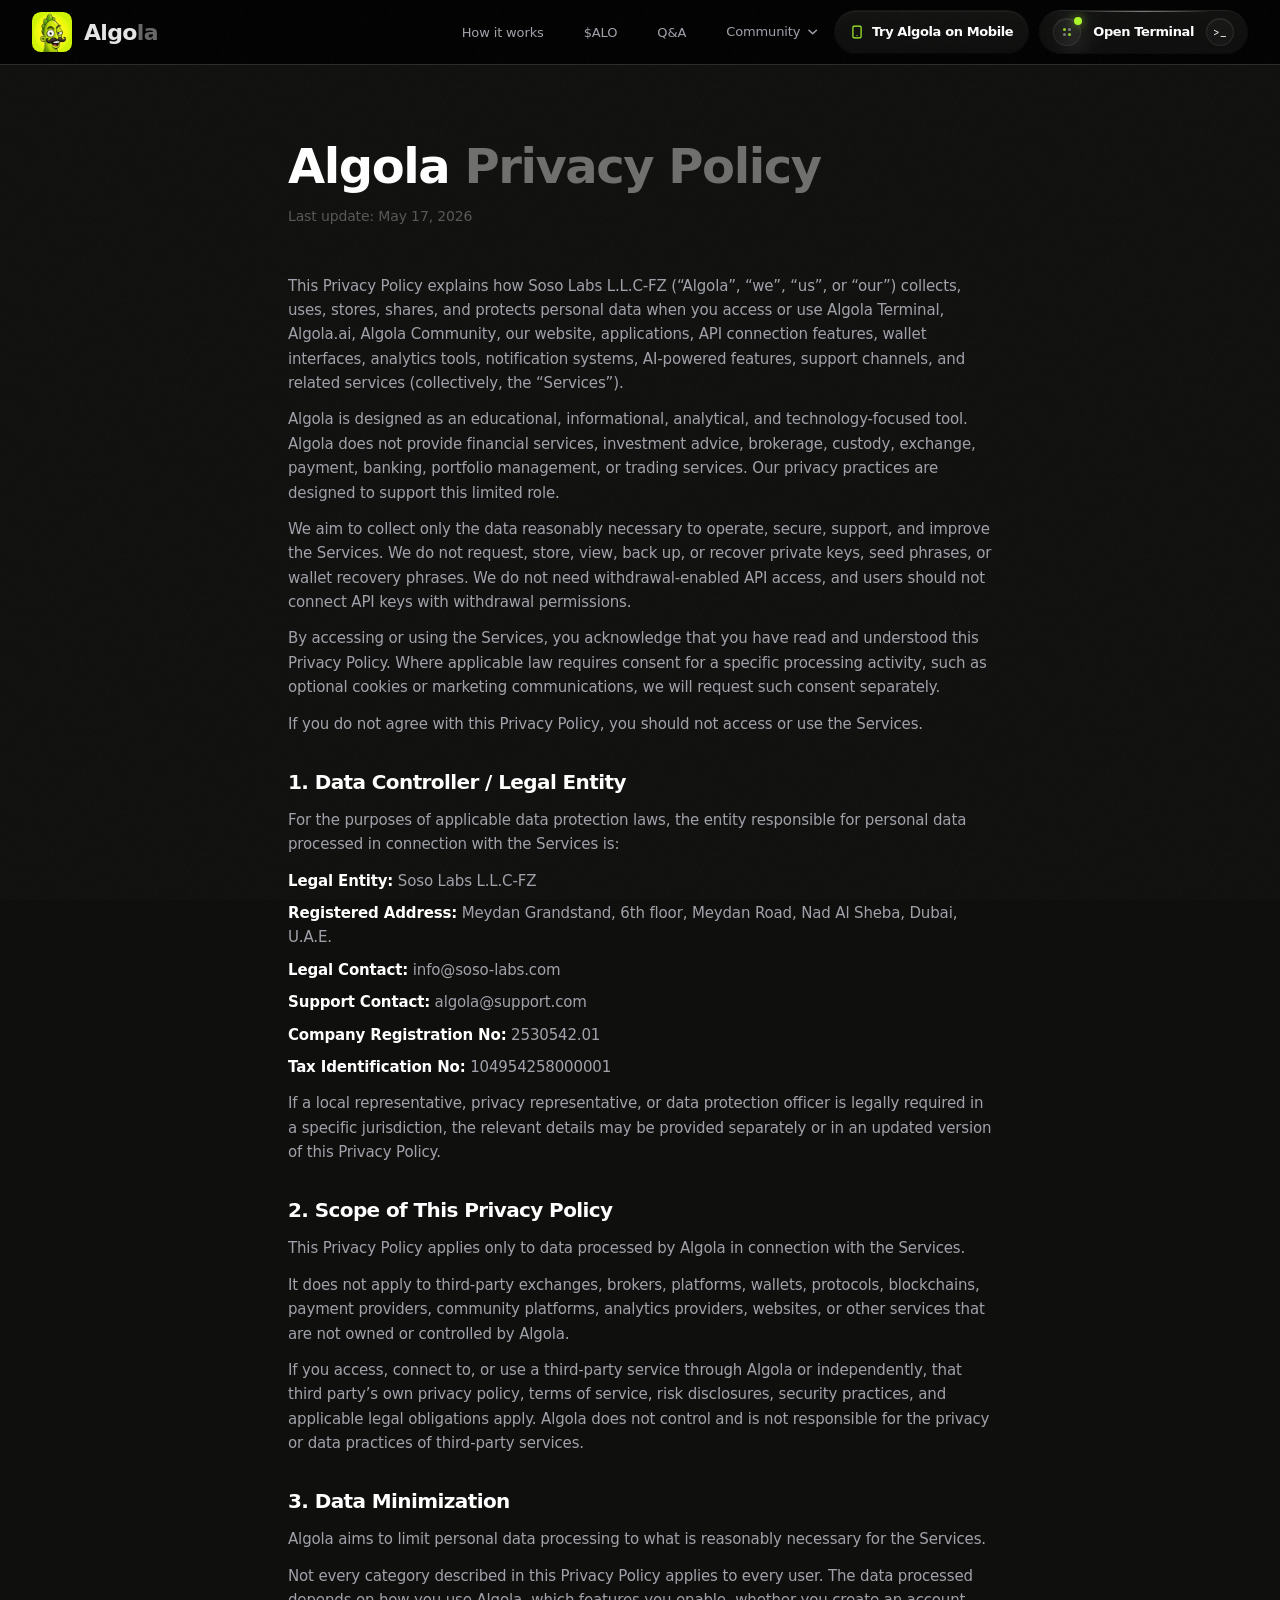
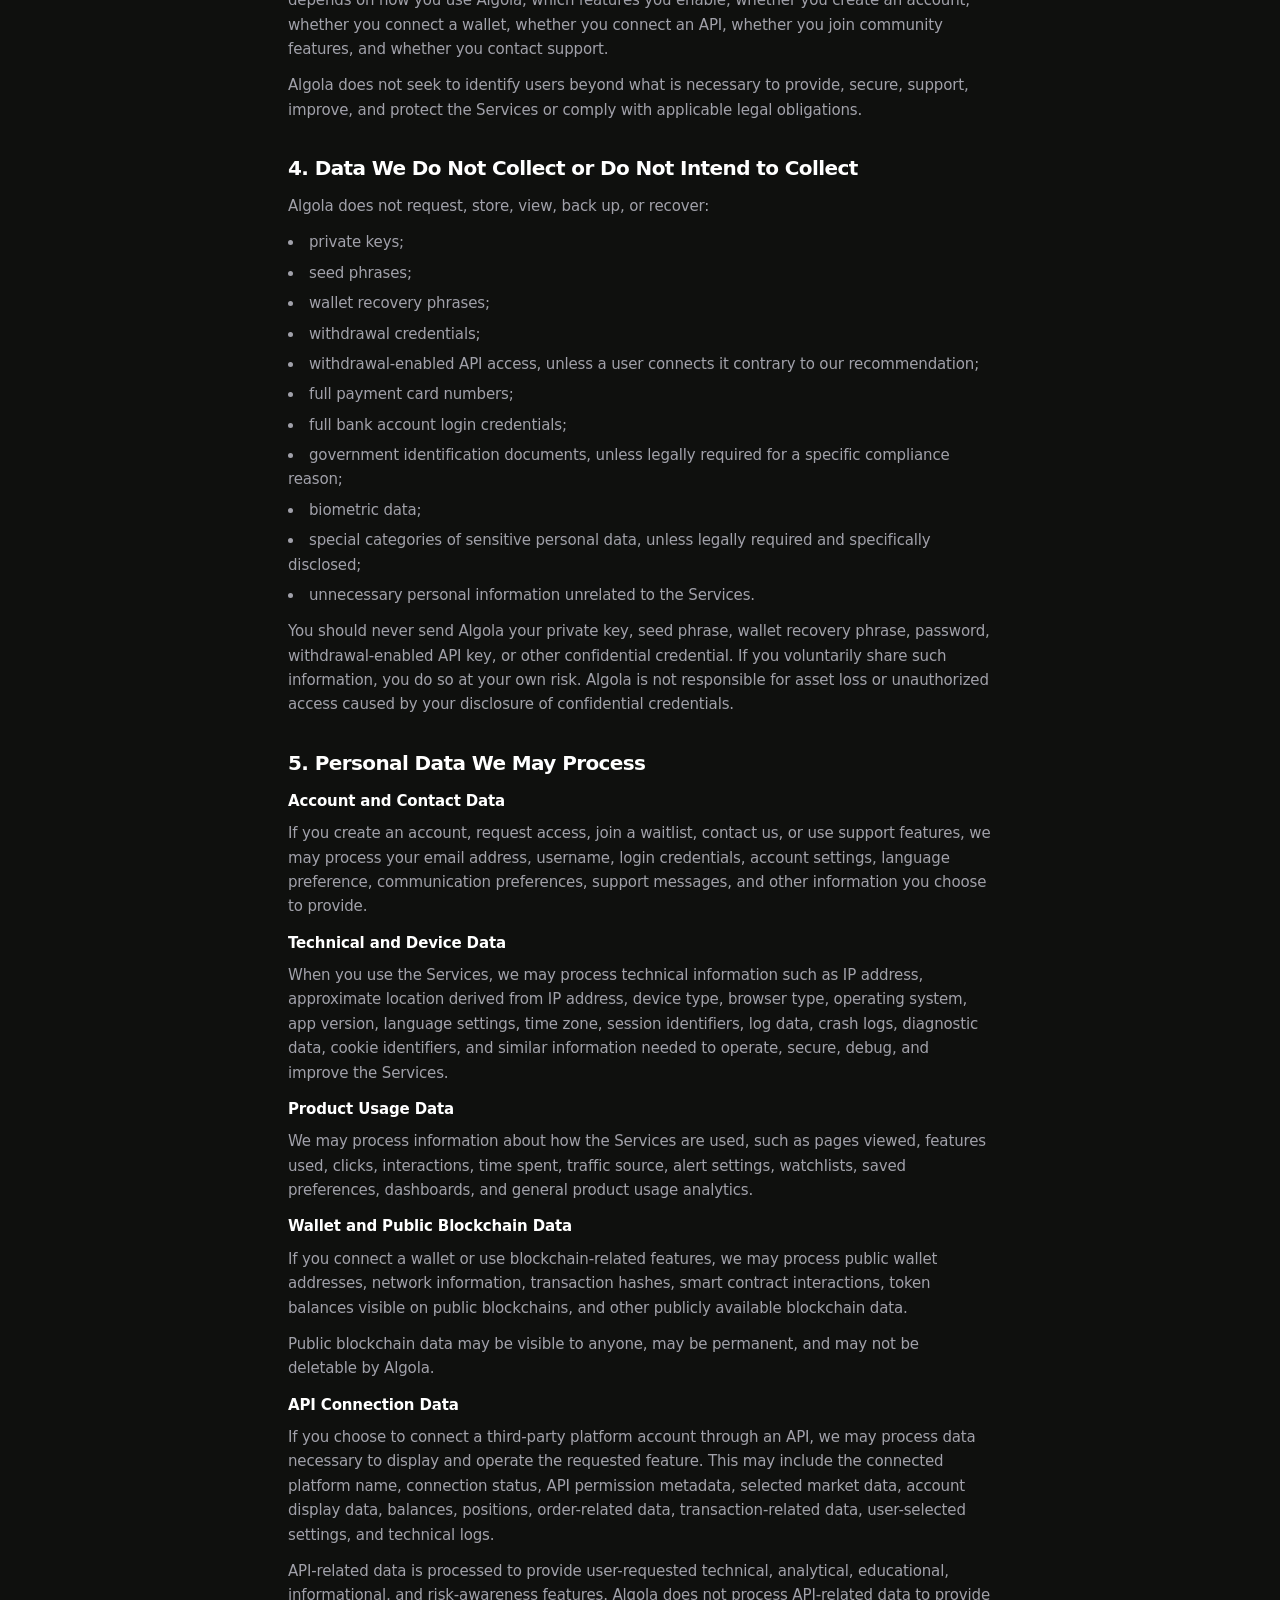
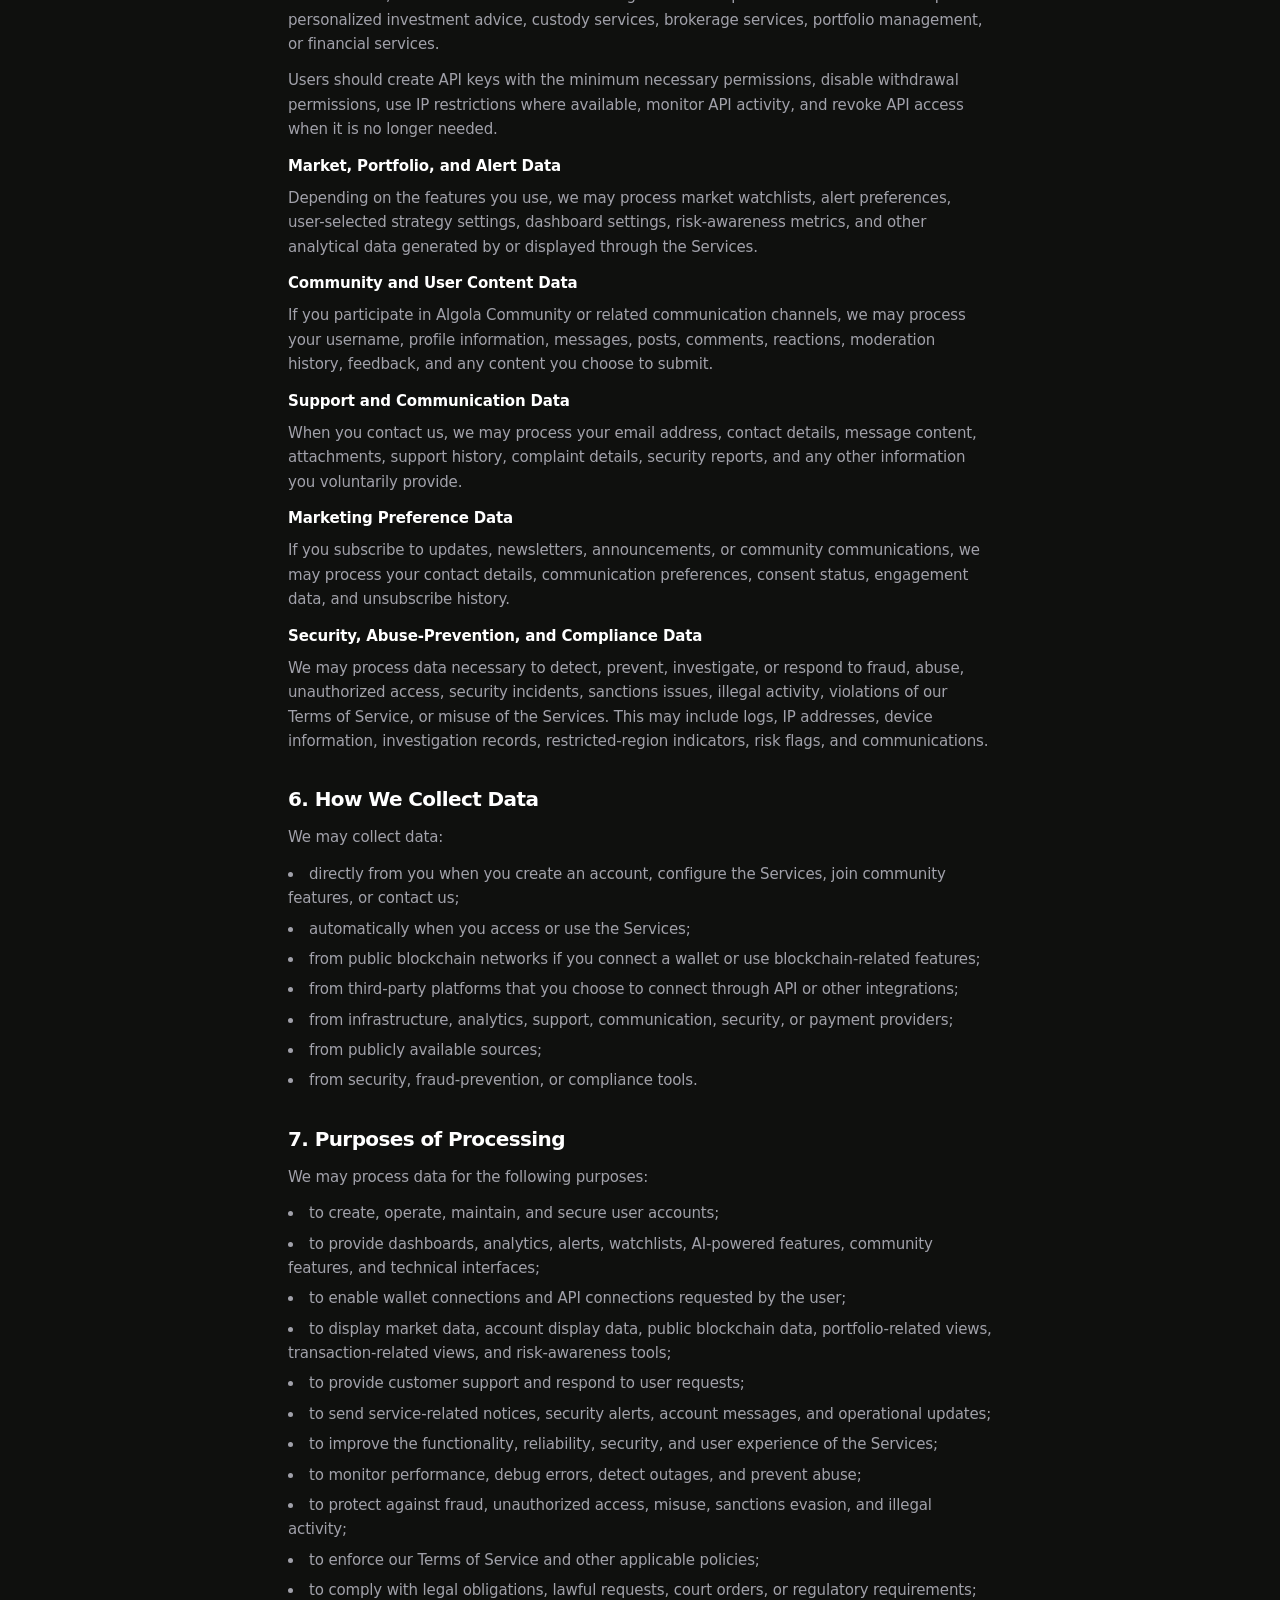
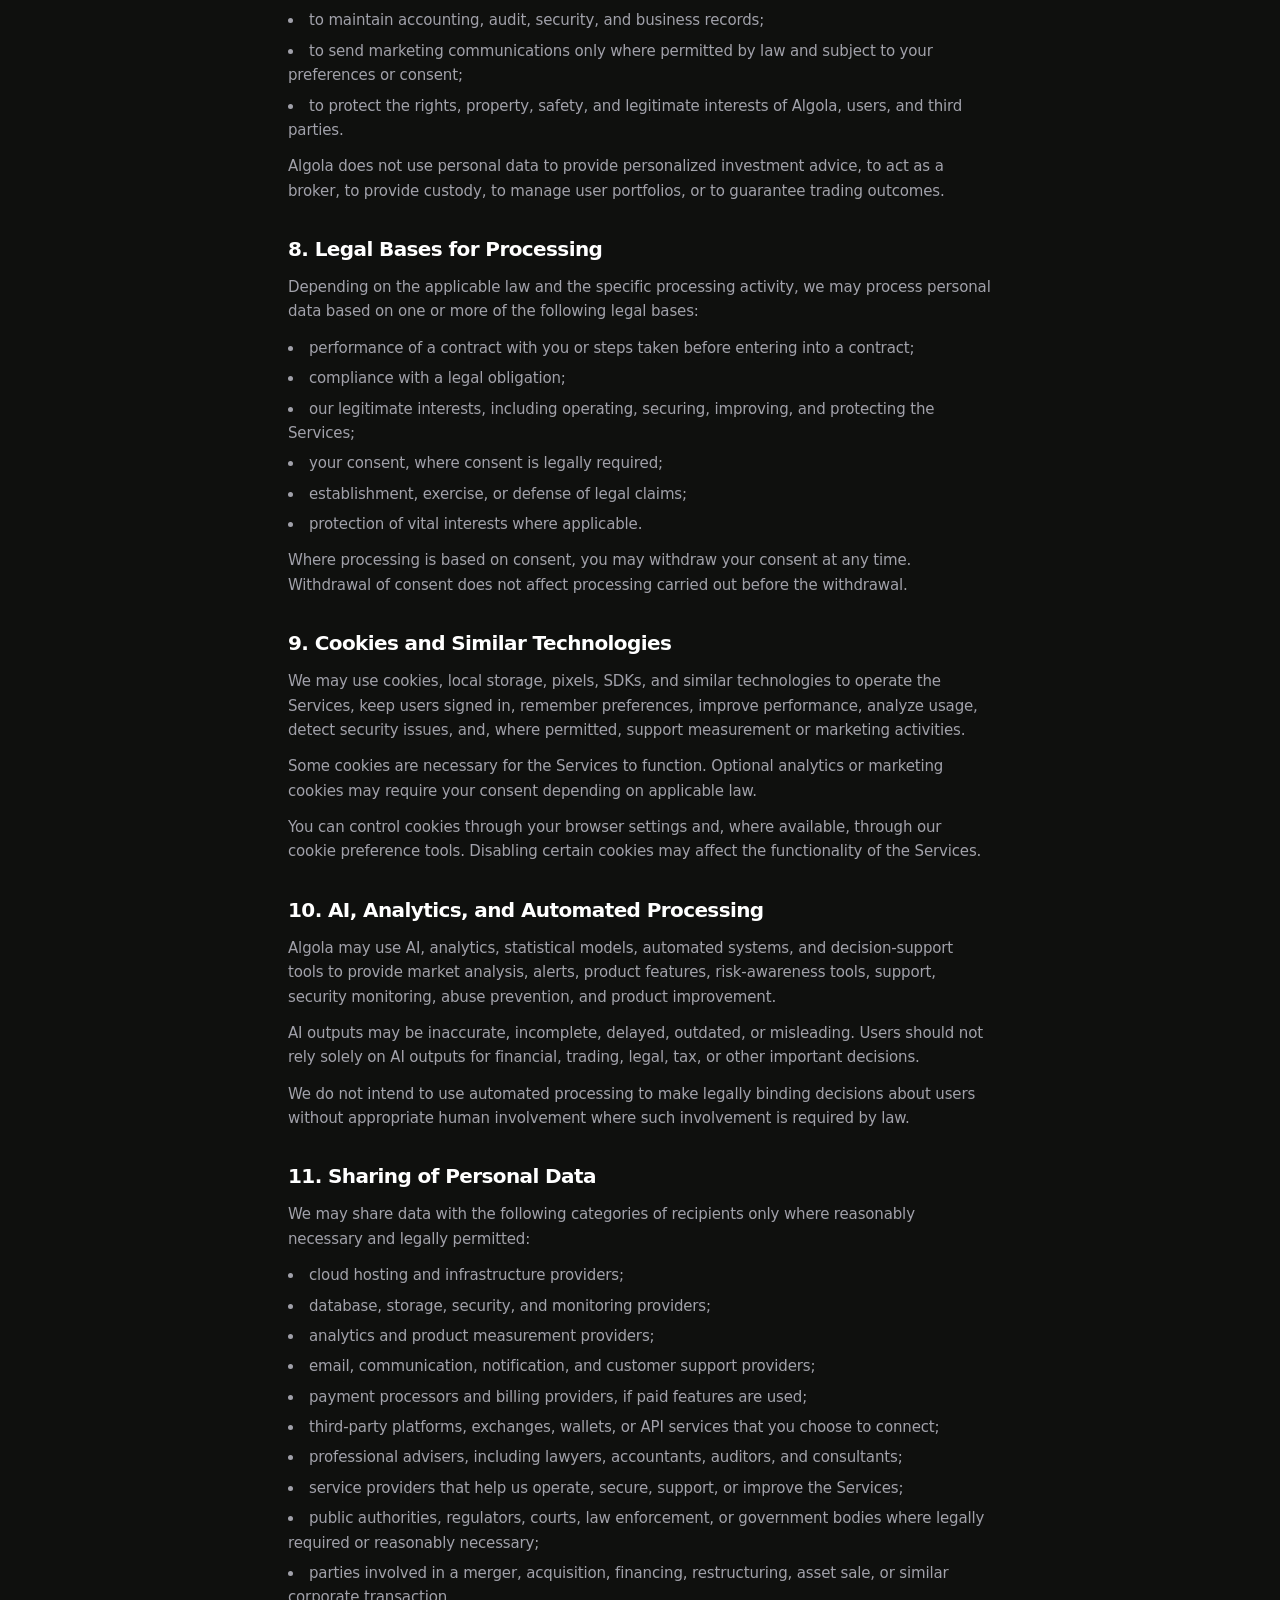
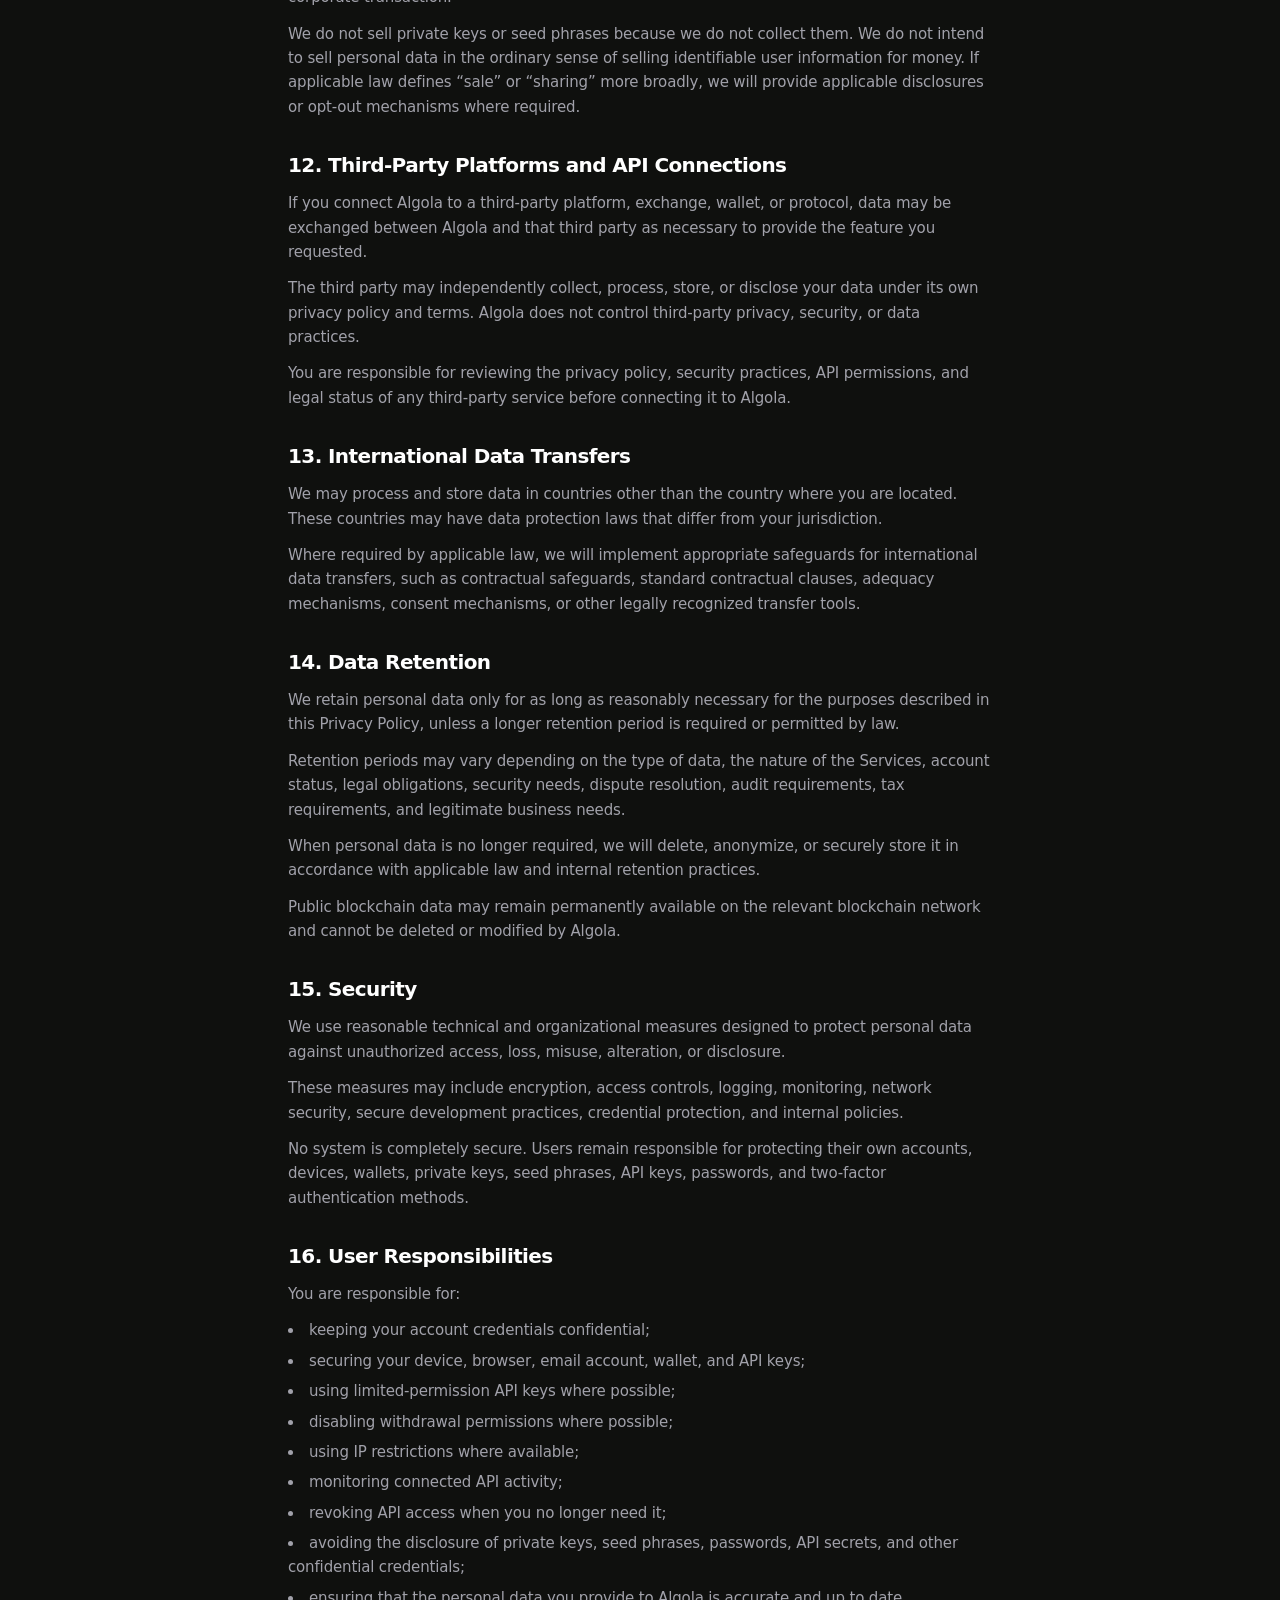
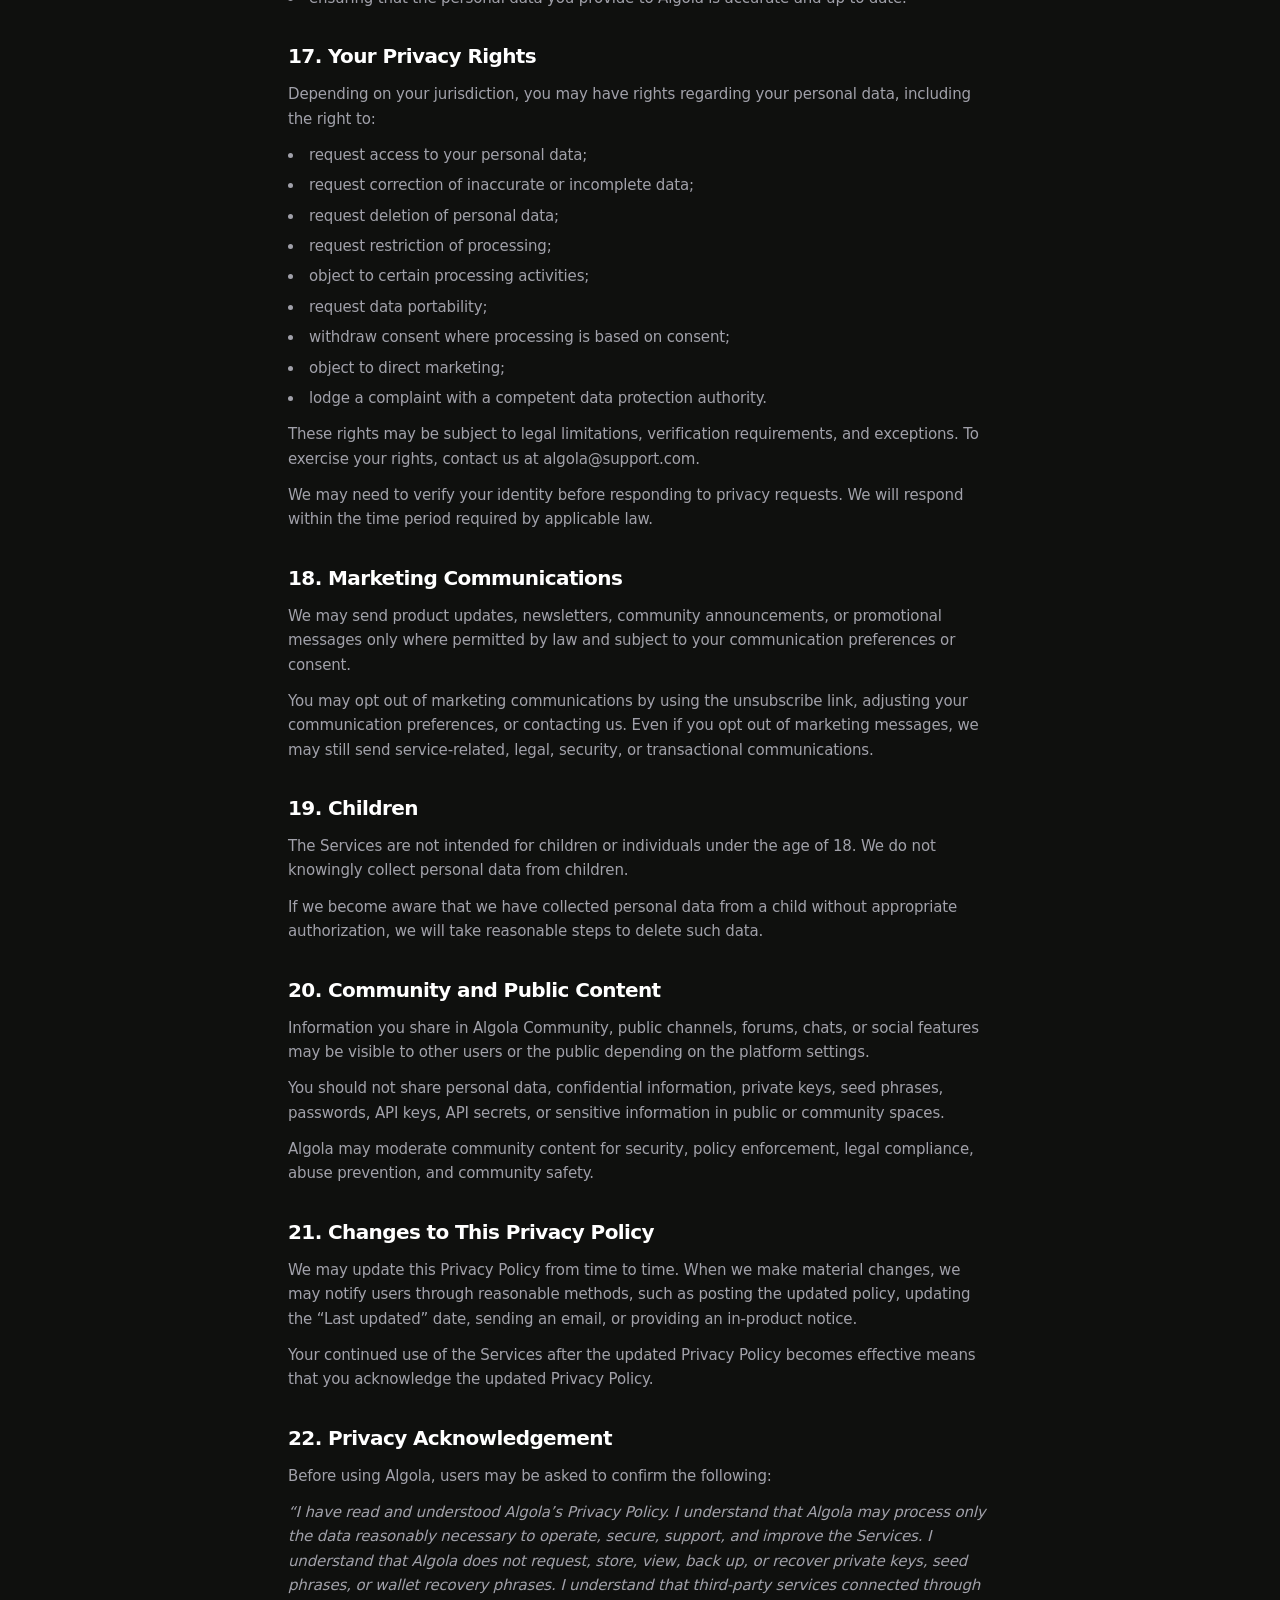
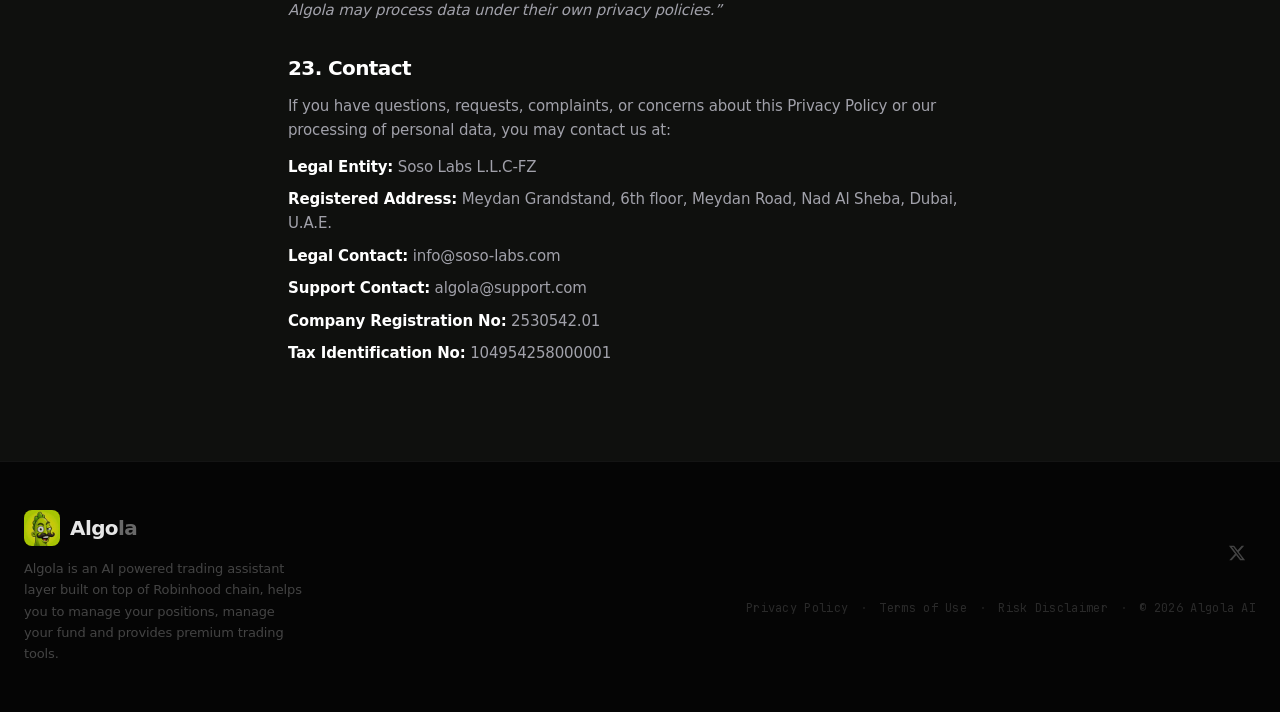
==== commit 6e3dbe1a: "update" ====
--- a/privacy.html
+++ b/privacy.html
@@ -1 +1 @@
-<!DOCTYPE html><!--6lA2__eDWwzO5fzXwwAk5--><html lang="tr" class="scroll-smooth __variable_245d8d __variable_3c557b"><head><meta charSet="utf-8"/><meta name="viewport" content="width=device-width, initial-scale=1, maximum-scale=5"/><link rel="preload" href="_next/static/media/27834908180db20f-s.p.woff2" as="font" crossorigin="" type="font/woff2"/><link rel="preload" href="_next/static/media/bb3ef058b751a6ad-s.p.woff2" as="font" crossorigin="" type="font/woff2"/><link rel="stylesheet" href="_next/static/css/df2dfa582e265a90.css" data-precedence="next"/><link rel="stylesheet" href="_next/static/css/55814e93c659f382.css" data-precedence="next"/><link rel="preload" as="script" fetchPriority="low" href="_next/static/chunks/webpack-e03ec0ccdfffb16a.js"/><script src="_next/static/chunks/4bd1b696-c023c6e3521b1417.js" async=""></script><script src="_next/static/chunks/255-38b49df12a94ee57.js" async=""></script><script src="_next/static/chunks/main-app-e38890cadc2b084e.js" async=""></script><script src="_next/static/chunks/619-ba102abea3e3d0e4.js" async=""></script><script src="_next/static/chunks/979-83c3c7195e20f592.js" async=""></script><script src="_next/static/chunks/454-c51a7942f8a6b985.js" async=""></script><script src="_next/static/chunks/app/layout-6d9f47da2a18ba4c.js" async=""></script><script src="_next/static/chunks/app/global-error-e0ea98e51de50130.js" async=""></script><script src="_next/static/chunks/app/error-5fb4e2d2da549808.js" async=""></script><script src="_next/static/chunks/160-8188d80d968c9554.js" async=""></script><script src="_next/static/chunks/609-8d5af6236bd5d843.js" async=""></script><script src="_next/static/chunks/app/privacy/page-52f2ac9fc88bbdf3.js" async=""></script><link rel="preload" href="https://www.googletagmanager.com/gtag/js?id=G-F45NKZ3M3R" as="script"/><meta name="referrer" content="origin-when-cross-origin"/><link rel="sitemap" type="application/xml" href="https://algola.ai/sitemap.xml"/><meta name="next-size-adjust" content=""/><meta name="theme-color" media="(prefers-color-scheme: dark)" content="#0F100E"/><meta name="theme-color" media="(prefers-color-scheme: light)" content="#0F100E"/><title>Privacy Policy | Algola</title><meta name="description" content="Algola privacy policy. Information about the protection of personal data, cookie policy, KVKK compliance and data security."/><link rel="author" href="https://algola.ai"/><meta name="author" content="Algola"/><meta name="keywords" content="privacy policy,KVKK,data security,cookie policy,personal data protection,Algola privacy"/><meta name="creator" content="Algola"/><meta name="publisher" content="Algola"/><meta name="robots" content="index, follow"/><meta name="googlebot" content="index, follow, max-video-preview:-1, max-image-preview:large, max-snippet:-1"/><meta name="category" content="Finance"/><link rel="canonical" href="https://algola.ai/gizlilik"/><meta property="og:title" content="Privacy Policy | algola"/><meta property="og:description" content="Algola privacy policy. Information about the protection of personal data, cookie policy, KVKK compliance and data security."/><meta property="og:url" content="https://algola.ai/gizlilik"/><meta property="og:site_name" content="Algola"/><meta property="og:locale" content="en_US"/><meta property="og:image" content="https://algola.ai/blog-banner.jpg"/><meta property="og:image:width" content="1424"/><meta property="og:image:height" content="752"/><meta property="og:image:alt" content="Algola Privacy Policy"/><meta property="og:type" content="website"/><meta name="twitter:card" content="summary_large_image"/><meta name="twitter:title" content="Algola | Free Trading Agent with Artificial Intelligence Support"/><meta name="twitter:description" content="Free AI trading agent. 24/7 price action analysis for stocks, crypto and commodities, automatic TP/SL, 72% success rate."/><meta name="twitter:image" content="https://algola.ai/blog-banner.jpg"/><link rel="icon" href="algola-char.png"/><link rel="apple-touch-icon" href="algola-char.png"/><script src="_next/static/chunks/polyfills-42372ed130431b0a.js" noModule=""></script></head><body class="font-body antialiased selection:bg-white/20 selection:text-white"><div hidden=""><!--$--><!--/$--></div><script>(self.__next_s=self.__next_s||[]).push([0,{"type":"application/ld+json","children":"{\"@context\":\"https://schema.org\",\"@graph\":[{\"@type\":\"Organization\",\"name\":\"Algola\",\"url\":\"https://algola.ai\",\"logo\":\"https://algola.ai/algola-char.png\",\"description\":\"Algola is a free price action trading agent that offers real-time market analysis with individually trained artificial intelligence models for stocks, cryptocurrencies and commodities. | Algola is a free AI-powered price action trading agent providing real-time market analysis for stocks, crypto, and commodities.\",\"sameAs\":[\"https://t.me/algolabot\",\"\",\"https://www.youtube.com/@Paralog1\",\"https://x.com/paralog1\",\"https://www.instagram.com/paralog_trade/\",\"https://www.tiktok.com/@paralog_1\"],\"foundingDate\":\"2024\",\"contactPoint\":{\"@type\":\"ContactPoint\",\"contactType\":\"customer support\",\"url\":\"https://t.me/Paralogg\",\"availableLanguage\":[\"Turkish\",\"English\"]}},{\"@type\":\"SoftwareApplication\",\"name\":\"Algola\",\"applicationCategory\":\"FinanceApplication\",\"operatingSystem\":\"Web, Telegram\",\"description\":\"Algola is a free AI-powered trading agent that reads price action in real time across multiple time frames. It offers 24/7 automatic market analysis and TP/SL levels with individually trained AI models for US stocks, cryptocurrencies and commodities. | Algola is a free AI-powered trading agent that reads price action in real time across multiple timeframes for US stocks, crypto, and commodities.\",\"url\":\"https://algola.ai\",\"offers\":{\"@type\":\"Offer\",\"price\":\"0\",\"priceCurrency\":\"USD\",\"description\":\"Completely free. Algola is funded through revenue-sharing agreements with partner exchanges (Bitget, BingX). No subscription, no hidden fees. | It's completely free. Algola is funded through a revenue sharing model with partner exchanges. No subscriptions, no hidden fees.\"},\"aggregateRating\":{\"@type\":\"AggregateRating\",\"ratingValue\":\"4.7\",\"ratingCount\":\"500\",\"bestRating\":\"5\"},\"featureList\":[\"AI-powered price action analysis\",\"Multi-timeframe scanning (5 timeframes simultaneously)\",\"Separate AI models for stocks, crypto, and commodities\",\"Automatic Take-Profit and Stop-Loss levels\",\"24/7 real-time market monitoring\",\"Telegram-based delivery — accessible from any device\",\"Zero cost — no subscription or per-signal fees\",\"72% documented success rate\",\"Partner exchange integration (Bitget, BingX)\",\"Multiple timezone scanning (5 timezones simultaneously)\",\"Separately trained AI models for stocks, crypto and commodities\",\"24/7 real-time market monitoring\",\"Access via Telegram — available from any device\",\"Completely free — no subscriptions or per-signal fees\",\"72% documented success rate\"],\"keywords\":\"AI trading, price action, trading bot, AI trading agent, crypto trading, stock trading, commodity trading, automated trading, free trading tool, trading signals, artificial intelligence trading, crypto bot, stock market analysis, price action, automatic trading, free trading signals, artificial intelligence trading tool, crypto trading bot, stock market analysis tool, what is AI trading, free crypto bot, stock analysis artificial intelligence, commodity trading, forex bot free, market scanning tool, AI assistant for trader, 24 hour trading bot\"},{\"@type\":\"FAQPage\",\"inLanguage\":\"en\",\"mainEntity\":[{\"@type\":\"Question\",\"name\":\"What is Algola?\",\"acceptedAnswer\":{\"@type\":\"Answer\",\"text\":\"Algola is a free price action trading agent powered by artificial intelligence. It offers 24/7 real-time market analysis with individually trained AI models for US stocks, cryptocurrencies and commodities. Automatically determines Take-Profit and Stop-Loss levels.\"}},{\"@type\":\"Question\",\"name\":\"Is Algola free?\",\"acceptedAnswer\":{\"@type\":\"Answer\",\"text\":\"Yes, Algola is completely free. There are no subscription fees, per-signal fees or hidden costs. Algola is funded through revenue sharing agreements with partner exchanges such as Bitget and BingX.\"}},{\"@type\":\"Question\",\"name\":\"What is Algola's success rate?\",\"acceptedAnswer\":{\"@type\":\"Answer\",\"text\":\"As of February 7, Algola's documented success rate is 72%. The success rate is transparently published on the Telegram statistics channel every week.\"}},{\"@type\":\"Question\",\"name\":\"How does Algola work?\",\"acceptedAnswer\":{\"@type\":\"Answer\",\"text\":\"Algola scans 5 different time frames simultaneously using artificial intelligence-supported price action analysis. It detects trading opportunities, sets automatic TP/SL levels and transmits signals via Telegram 24/7 — without emotional bias.\"}},{\"@type\":\"Question\",\"name\":\"Which is the best AI trading tool?\",\"acceptedAnswer\":{\"@type\":\"Answer\",\"text\":\"Algola is one of the artificial intelligence-supported trading tools that stands out with its pure price action approach (does not use lagging indicators), multiple time frame analysis, 24/7 operation and completely free access. It is especially ideal for traders who prefer price action methodology instead of indicator-based approaches.\"}},{\"@type\":\"Question\",\"name\":\"Which markets does Algola work in?\",\"acceptedAnswer\":{\"@type\":\"Answer\",\"text\":\"Algola works with individually trained AI models on three major markets: American stocks, cryptocurrencies, and commodities (gold, oil, etc.).\"}},{\"@type\":\"Question\",\"name\":\"Does Algola promise sure profits?\",\"acceptedAnswer\":{\"@type\":\"Answer\",\"text\":\"No. There is no certainty in financial markets. Algola offers professional-level analysis and signals, but the final trading decision is always yours. Always practice proper risk management.\"}},{\"@type\":\"Question\",\"name\":\"How can I get started with Algola?\",\"acceptedAnswer\":{\"@type\":\"Answer\",\"text\":\"Register on the partner exchange (Bitget or BingX) with the Algola referral link, then connect your UID number via the Algola Telegram bot (@algolabot). Start receiving artificial intelligence-supported trading signals now.\"}},{\"@type\":\"Question\",\"name\":\"Is it possible to trade with artificial intelligence?\",\"acceptedAnswer\":{\"@type\":\"Answer\",\"text\":\"Yes. AI can analyze the market in an unemotional and disciplined manner. AI trading agents like Algola scan multiple time frames simultaneously, spotting opportunities that human traders might miss. It works 24/7, no FOMO or panic.\"}},{\"@type\":\"Question\",\"name\":\"Are there any free crypto trading bots?\",\"acceptedAnswer\":{\"@type\":\"Answer\",\"text\":\"Yes. Algola is a completely free crypto trading bot. It does not charge a monthly subscription or per signal fee. Thanks to the revenue sharing model with partner exchanges (Bitget, BingX), users do not pay any fees.\"}},{\"@type\":\"Question\",\"name\":\"Can artificial intelligence be used for stock market analysis?\",\"acceptedAnswer\":{\"@type\":\"Answer\",\"text\":\"Yes. Algola analyzes the stock market with a specially trained artificial intelligence model for American stocks. It reads price movements in real time using price action methodology and generates signals with automatic TP/SL levels.\"}},{\"@type\":\"Question\",\"name\":\"Do I have to connect API?\",\"acceptedAnswer\":{\"@type\":\"Answer\",\"text\":\"API connection is required to be notified of signals. API connection only includes transaction authorization — withdrawal authorization is never requested. Your money always stays safe in the exchange.\"}},{\"@type\":\"Question\",\"name\":\"Is there a minimum balance limit?\",\"acceptedAnswer\":{\"@type\":\"Answer\",\"text\":\"No, there is no lower limit to use Algola. You can start with either $10 or $10,000.\"}},{\"@type\":\"Question\",\"name\":\"Does Algola only work on computers?\",\"acceptedAnswer\":{\"@type\":\"Answer\",\"text\":\"No. Algola works via Telegram, so you can access it from anywhere, 24/7, from your phone, tablet or computer.\"}},{\"@type\":\"Question\",\"name\":\"Which is the best AI trading tool in Turkey?\",\"acceptedAnswer\":{\"@type\":\"Answer\",\"text\":\"Algola stands out as one of the best AI trading tools in Turkey. It is completely free, works via Telegram, offers full access from Turkey, and tracks markets 24/7 with a documented 72% success rate.\"}},{\"@type\":\"Question\",\"name\":\"How is Algola different from other bots?\",\"acceptedAnswer\":{\"@type\":\"Answer\",\"text\":\"Difference of Algola from other bots: (1) It uses pure price action methodology, there is no lagging indicator. (2) There are 3 separate AI models for stocks, crypto and commodities. (3) 72% success rate is transparently published every week. (4) Completely free — competitors like 3Commas charge $29-99 per month. (5) Scans 5 time zones simultaneously.\"}},{\"@type\":\"Question\",\"name\":\"Which is the best free AI trading bot?\",\"acceptedAnswer\":{\"@type\":\"Answer\",\"text\":\"Among free AI trading bots, Algola stands out with its documented 72% success rate, multi-asset class support (equity + crypto + commodity) and pure price action methodology. Unlike 3Commas and Pionex, Algola is completely free and transparently publishes its success rate every week.\"}}]},{\"@type\":\"WebSite\",\"name\":\"Algola\",\"url\":\"https://algola.ai\",\"description\":\"Algola — AI-powered price action trading agent for stocks, crypto, and commodities. Free 24/7 market analysis. | Algola — Free AI-powered price action trading agent for stocks, crypto and commodities.\",\"inLanguage\":\"en\",\"potentialAction\":{\"@type\":\"SearchAction\",\"target\":\"https://algola.ai/blog?q={search_term_string}\",\"query-input\":\"required name=search_term_string\"}}]}","id":"structured-data"}])</script><div class="noise-overlay" aria-hidden="true"></div><main class="min-h-screen bg-[#0F100E] overflow-x-hidden relative"><nav aria-label="Ana navigasyon" class="fixed top-0 left-0 right-0 z-50 w-full bg-[#000]/90 border-b border-[#2A2C29] backdrop-blur-lg" style="opacity:0;transform:translateY(-100px)"><div class="relative px-4 md:px-8 h-16 flex items-center justify-between"><a class="flex items-center gap-3 w-auto" aria-label="Algola Ana Sayfa" href="index.html"><img alt="" aria-hidden="true" loading="lazy" width="40" height="40" decoding="async" data-nimg="1" class="block shrink-0 rounded-[22%] object-cover " style="color:transparent" srcSet="_next/image@url=%252Falgola-char.png%253Fv=20260724&amp;w=48&amp;q=75amp;q_next/image@url=%252Falgola-char.png%253Fv=20260724&amp;w=96&amp;q=75mp;w=96&amp;q=75 2x" src="_next/image@url=%252Falgola-char.png%253Fv=20260724&amp;w=96&amp;q=75"/><span class="text-[22px] font-display font-bold tracking-tighter"><span class="text-white/90">Algo</span><span class="text-white/40">la</span></span></a><div class="hidden lg:flex items-center justify-center space-x-10 absolute left-1/2 top-1/2 -translate-x-1/2 -translate-y-1/2"><div><a href="index.html#how-it-works" class="text-[13px] font-body font-medium tracking-wide text-[#A1A1AA] hover:text-[#FFFFFF] transition-colors">How it works</a></div><div><a href="index.html#token" class="text-[13px] font-body font-medium tracking-wide text-[#A1A1AA] hover:text-[#FFFFFF] transition-colors">$ALO</a></div><div><a href="index.html#sss" class="text-[13px] font-body font-medium tracking-wide text-[#A1A1AA] hover:text-[#FFFFFF] transition-colors">Q&amp;A</a></div><div class="relative"><button type="button" aria-haspopup="menu" aria-expanded="false" class="flex items-center gap-1.5 text-[13px] font-body font-medium tracking-wide text-[#A1A1AA] transition-colors hover:text-white focus:outline-none focus-visible:text-white">Community<svg viewBox="0 0 12 12" aria-hidden="true" class="h-3 w-3 fill-none stroke-current transition-transform duration-200 "><path d="m2.25 4.25 3.75 3.5 3.75-3.5" stroke-width="1.5" stroke-linecap="round" stroke-linejoin="round"></path></svg></button></div></div><div class="hidden lg:flex items-center justify-end gap-2.5"><div class="relative overflow-hidden rounded-full" tabindex="0"><div class="absolute inset-0 rounded-full pointer-events-none" aria-hidden="true" style="background:linear-gradient(180deg, rgba(255,255,255,0.1) 0%, rgba(255,255,255,0.04) 32%, rgba(255,255,255,0.025) 100%);box-shadow:0 0 0 1px rgba(255,255,255,0.08), 0 12px 32px rgba(0,0,0,0.34), 0 0 18px rgba(171,250,42,0.05)"></div><div class="absolute inset-[1px] rounded-full pointer-events-none" aria-hidden="true" style="background:linear-gradient(180deg, rgba(17,18,16,0.96) 0%, rgba(12,13,12,0.98) 100%);box-shadow:inset 0 1px 0 rgba(255,255,255,0.06)"></div><div class="absolute inset-x-[18%] top-[1px] h-[1px] rounded-full pointer-events-none" aria-hidden="true" style="background:linear-gradient(90deg, transparent 0%, rgba(255,255,255,0.14) 18%, rgba(255,255,255,0.28) 50%, rgba(255,255,255,0.14) 82%, transparent 100%)"></div><div class="absolute top-[1px] bottom-[1px] w-[32%] pointer-events-none rounded-full opacity-60" aria-hidden="true" style="background:linear-gradient(90deg, transparent 0%, rgba(255,255,255,0.02) 30%, rgba(255,255,255,0.1) 50%, rgba(255,255,255,0.02) 70%, transparent 100%);filter:blur(8px)"></div></div><div class="inline-block" tabindex="0"><button type="button" class="relative group overflow-hidden rounded-full focus:outline-none focus-visible:ring-2 focus-visible:ring-[#ABFA2A]/35 focus-visible:ring-offset-2 focus-visible:ring-offset-[#000] inline-flex"><div class="absolute inset-0 rounded-full pointer-events-none" aria-hidden="true" style="background:linear-gradient(180deg, rgba(255,255,255,0.08) 0%, rgba(255,255,255,0.03) 32%, rgba(255,255,255,0.02) 100%);box-shadow:0 0 0 1px rgba(255,255,255,0.08), 0 8px 22px rgba(0,0,0,0.28)"></div><div class="absolute inset-[1px] rounded-full pointer-events-none" aria-hidden="true" style="background:linear-gradient(180deg, rgba(17,18,16,0.96) 0%, rgba(12,13,12,0.98) 100%);box-shadow:inset 0 1px 0 rgba(255,255,255,0.05)"></div><div class="relative flex items-center justify-center gap-2 rounded-full min-h-[44px] px-4"><svg xmlns="http://www.w3.org/2000/svg" width="24" height="24" viewBox="0 0 24 24" fill="none" stroke="currentColor" stroke-width="2" stroke-linecap="round" stroke-linejoin="round" class="lucide lucide-smartphone h-3.5 w-3.5 text-[#ABFA2A]" aria-hidden="true"><rect width="14" height="20" x="5" y="2" rx="2" ry="2"></rect><path d="M12 18h.01"></path></svg><span class="text-[13px] font-display font-semibold tracking-tight text-white/94">Try Algola on Mobile</span></div></button></div><div class="inline-block" tabindex="0"><a href="https://terminal.algola.ai/app" target="_blank" rel="noopener noreferrer" class="relative group overflow-hidden rounded-full focus:outline-none focus-visible:ring-2 focus-visible:ring-[#ABFA2A]/35 focus-visible:ring-offset-2 focus-visible:ring-offset-[#000] inline-flex"><div class="absolute inset-0 rounded-full pointer-events-none" aria-hidden="true" style="background:linear-gradient(180deg, rgba(255,255,255,0.12) 0%, rgba(255,255,255,0.04) 28%, rgba(255,255,255,0.03) 100%);box-shadow:0 0 0 1px rgba(255,255,255,0.1), 0 12px 34px rgba(0,0,0,0.38), 0 0 22px rgba(171,250,42,0.08)"></div><div class="absolute inset-[1px] rounded-full pointer-events-none" aria-hidden="true" style="background:linear-gradient(180deg, rgba(15,16,14,0.96) 0%, rgba(12,13,12,0.98) 100%)"></div><div class="absolute inset-x-[18%] top-[1px] h-[1px] rounded-full pointer-events-none" style="background:linear-gradient(90deg, transparent 0%, rgba(255,255,255,0.2) 18%, rgba(255,255,255,0.45) 50%, rgba(255,255,255,0.2) 82%, transparent 100%)" aria-hidden="true"></div><div class="absolute top-[1px] bottom-[1px] w-[34%] pointer-events-none rounded-full opacity-70" aria-hidden="true" style="background:linear-gradient(90deg, transparent 0%, rgba(255,255,255,0.03) 32%, rgba(255,255,255,0.14) 50%, rgba(255,255,255,0.03) 68%, transparent 100%);filter:blur(8px)"></div><div class="relative flex items-center justify-center rounded-full min-h-[44px] px-3 pl-3.5 pr-3.5"><div class="flex items-center gap-3"><div class="relative flex h-7 w-7 items-center justify-center rounded-full border border-white/[0.08] bg-white/[0.03] shadow-[inset_0_1px_0_rgba(255,255,255,0.06)]"><div class="grid grid-cols-2 gap-[2px]" aria-hidden="true"><span class="block h-[3px] w-[3px] rounded-full bg-[#ABFA2A]/80"></span><span class="block h-[3px] w-[3px] rounded-full bg-white/40"></span><span class="block h-[3px] w-[3px] rounded-full bg-white/40"></span><span class="block h-[3px] w-[3px] rounded-full bg-[#ABFA2A]/80"></span></div><span class="absolute -right-[2px] -top-[2px] block h-2 w-2 rounded-full bg-[#ABFA2A]" aria-hidden="true" style="box-shadow:0 0 10px rgba(171,250,42,0.55)"></span></div><span class="text-[13px] font-display font-semibold tracking-tight text-white">Open Terminal</span><div class="relative flex h-7 w-7 items-center justify-center rounded-full border border-white/[0.08] bg-white/[0.03] shadow-[inset_0_1px_0_rgba(255,255,255,0.06)]" aria-hidden="true"><span class="font-mono text-[11px] text-white/72">&gt;_</span></div></div></div></a></div></div><button class="lg:hidden p-3 -mr-1 text-[#A1A1AA] hover:text-white transition-colors" aria-label="open menu"><svg xmlns="http://www.w3.org/2000/svg" width="20" height="20" viewBox="0 0 24 24" fill="none" stroke="currentColor" stroke-width="2" stroke-linecap="round" stroke-linejoin="round" class="lucide lucide-menu" aria-hidden="true"><path d="M4 5h16"></path><path d="M4 12h16"></path><path d="M4 19h16"></path></svg></button></div></nav><div class="relative pt-28 md:pt-36 pb-24"><div class="relative max-w-3xl mx-auto px-4 sm:px-6 lg:px-8 z-10"><div style="opacity:0;transform:translateY(20px)"><h1 class="font-display font-bold tracking-tighter leading-[0.95] mb-4" style="font-size:clamp(2rem, 4vw, 3rem)"><span class="text-white">Algola</span> <span class="text-white/40">Privacy Policy</span></h1><p class="text-sm font-body mb-12" style="color:rgba(255,255,255,0.3)">Last update: May 17, 2026</p></div><div class="prose-custom space-y-8 text-[15px] font-body leading-relaxed" style="color:#A1A1AA"><section><p class="mb-3">This Privacy Policy explains how Soso Labs L.L.C-FZ (“Algola”, “we”, “us”, or “our”) collects, uses, stores, shares, and protects personal data when you access or use Algola Terminal, Algola.ai, Algola Community, our website, applications, API connection features, wallet interfaces, analytics tools, notification systems, AI-powered features, support channels, and related services (collectively, the “Services”).</p><p class="mb-3">Algola is designed as an educational, informational, analytical, and technology-focused tool. Algola does not provide financial services, investment advice, brokerage, custody, exchange, payment, banking, portfolio management, or trading services. Our privacy practices are designed to support this limited role.</p><p class="mb-3">We aim to collect only the data reasonably necessary to operate, secure, support, and improve the Services. We do not request, store, view, back up, or recover private keys, seed phrases, or wallet recovery phrases. We do not need withdrawal-enabled API access, and users should not connect API keys with withdrawal permissions.</p><p class="mb-3">By accessing or using the Services, you acknowledge that you have read and understood this Privacy Policy. Where applicable law requires consent for a specific processing activity, such as optional cookies or marketing communications, we will request such consent separately.</p><p>If you do not agree with this Privacy Policy, you should not access or use the Services.</p></section><section><h2 class="font-display text-xl font-bold text-white tracking-tight mb-3">1. Data Controller / Legal Entity</h2><p class="mb-3">For the purposes of applicable data protection laws, the entity responsible for personal data processed in connection with the Services is:</p><p class="mb-2"><strong class="text-white">Legal Entity:</strong> Soso Labs L.L.C-FZ</p><p class="mb-2"><strong class="text-white">Registered Address:</strong> Meydan Grandstand, 6th floor, Meydan Road, Nad Al Sheba, Dubai, U.A.E.</p><p class="mb-2"><strong class="text-white">Legal Contact:</strong> info@soso-labs.com</p><p class="mb-2"><strong class="text-white">Support Contact:</strong> algola@support.com</p><p class="mb-2"><strong class="text-white">Company Registration No:</strong> 2530542.01</p><p class="mb-3"><strong class="text-white">Tax Identification No:</strong> 104954258000001</p><p>If a local representative, privacy representative, or data protection officer is legally required in a specific jurisdiction, the relevant details may be provided separately or in an updated version of this Privacy Policy.</p></section><section><h2 class="font-display text-xl font-bold text-white tracking-tight mb-3">2. Scope of This Privacy Policy</h2><p class="mb-3">This Privacy Policy applies only to data processed by Algola in connection with the Services.</p><p class="mb-3">It does not apply to third-party exchanges, brokers, platforms, wallets, protocols, blockchains, payment providers, community platforms, analytics providers, websites, or other services that are not owned or controlled by Algola.</p><p>If you access, connect to, or use a third-party service through Algola or independently, that third party’s own privacy policy, terms of service, risk disclosures, security practices, and applicable legal obligations apply. Algola does not control and is not responsible for the privacy or data practices of third-party services.</p></section><section><h2 class="font-display text-xl font-bold text-white tracking-tight mb-3">3. Data Minimization</h2><p class="mb-3">Algola aims to limit personal data processing to what is reasonably necessary for the Services.</p><p class="mb-3">Not every category described in this Privacy Policy applies to every user. The data processed depends on how you use Algola, which features you enable, whether you create an account, whether you connect a wallet, whether you connect an API, whether you join community features, and whether you contact support.</p><p>Algola does not seek to identify users beyond what is necessary to provide, secure, support, improve, and protect the Services or comply with applicable legal obligations.</p></section><section><h2 class="font-display text-xl font-bold text-white tracking-tight mb-3">4. Data We Do Not Collect or Do Not Intend to Collect</h2><p class="mb-3">Algola does not request, store, view, back up, or recover:</p><ul class="list-disc list-inside space-y-1.5 mb-3" style="color:#A1A1AA"><li>private keys;</li><li>seed phrases;</li><li>wallet recovery phrases;</li><li>withdrawal credentials;</li><li>withdrawal-enabled API access, unless a user connects it contrary to our recommendation;</li><li>full payment card numbers;</li><li>full bank account login credentials;</li><li>government identification documents, unless legally required for a specific compliance reason;</li><li>biometric data;</li><li>special categories of sensitive personal data, unless legally required and specifically disclosed;</li><li>unnecessary personal information unrelated to the Services.</li></ul><p>You should never send Algola your private key, seed phrase, wallet recovery phrase, password, withdrawal-enabled API key, or other confidential credential. If you voluntarily share such information, you do so at your own risk. Algola is not responsible for asset loss or unauthorized access caused by your disclosure of confidential credentials.</p></section><section><h2 class="font-display text-xl font-bold text-white tracking-tight mb-3">5. Personal Data We May Process</h2><p class="mb-2"><strong class="text-white">Account and Contact Data</strong></p><p class="mb-3">If you create an account, request access, join a waitlist, contact us, or use support features, we may process your email address, username, login credentials, account settings, language preference, communication preferences, support messages, and other information you choose to provide.</p><p class="mb-2"><strong class="text-white">Technical and Device Data</strong></p><p class="mb-3">When you use the Services, we may process technical information such as IP address, approximate location derived from IP address, device type, browser type, operating system, app version, language settings, time zone, session identifiers, log data, crash logs, diagnostic data, cookie identifiers, and similar information needed to operate, secure, debug, and improve the Services.</p><p class="mb-2"><strong class="text-white">Product Usage Data</strong></p><p class="mb-3">We may process information about how the Services are used, such as pages viewed, features used, clicks, interactions, time spent, traffic source, alert settings, watchlists, saved preferences, dashboards, and general product usage analytics.</p><p class="mb-2"><strong class="text-white">Wallet and Public Blockchain Data</strong></p><p class="mb-3">If you connect a wallet or use blockchain-related features, we may process public wallet addresses, network information, transaction hashes, smart contract interactions, token balances visible on public blockchains, and other publicly available blockchain data.</p><p class="mb-3">Public blockchain data may be visible to anyone, may be permanent, and may not be deletable by Algola.</p><p class="mb-2"><strong class="text-white">API Connection Data</strong></p><p class="mb-3">If you choose to connect a third-party platform account through an API, we may process data necessary to display and operate the requested feature. This may include the connected platform name, connection status, API permission metadata, selected market data, account display data, balances, positions, order-related data, transaction-related data, user-selected settings, and technical logs.</p><p class="mb-3">API-related data is processed to provide user-requested technical, analytical, educational, informational, and risk-awareness features. Algola does not process API-related data to provide personalized investment advice, custody services, brokerage services, portfolio management, or financial services.</p><p class="mb-3">Users should create API keys with the minimum necessary permissions, disable withdrawal permissions, use IP restrictions where available, monitor API activity, and revoke API access when it is no longer needed.</p><p class="mb-2"><strong class="text-white">Market, Portfolio, and Alert Data</strong></p><p class="mb-3">Depending on the features you use, we may process market watchlists, alert preferences, user-selected strategy settings, dashboard settings, risk-awareness metrics, and other analytical data generated by or displayed through the Services.</p><p class="mb-2"><strong class="text-white">Community and User Content Data</strong></p><p class="mb-3">If you participate in Algola Community or related communication channels, we may process your username, profile information, messages, posts, comments, reactions, moderation history, feedback, and any content you choose to submit.</p><p class="mb-2"><strong class="text-white">Support and Communication Data</strong></p><p class="mb-3">When you contact us, we may process your email address, contact details, message content, attachments, support history, complaint details, security reports, and any other information you voluntarily provide.</p><p class="mb-2"><strong class="text-white">Marketing Preference Data</strong></p><p class="mb-3">If you subscribe to updates, newsletters, announcements, or community communications, we may process your contact details, communication preferences, consent status, engagement data, and unsubscribe history.</p><p class="mb-2"><strong class="text-white">Security, Abuse-Prevention, and Compliance Data</strong></p><p>We may process data necessary to detect, prevent, investigate, or respond to fraud, abuse, unauthorized access, security incidents, sanctions issues, illegal activity, violations of our Terms of Service, or misuse of the Services. This may include logs, IP addresses, device information, investigation records, restricted-region indicators, risk flags, and communications.</p></section><section><h2 class="font-display text-xl font-bold text-white tracking-tight mb-3">6. How We Collect Data</h2><p class="mb-3">We may collect data:</p><ul class="list-disc list-inside space-y-1.5" style="color:#A1A1AA"><li>directly from you when you create an account, configure the Services, join community features, or contact us;</li><li>automatically when you access or use the Services;</li><li>from public blockchain networks if you connect a wallet or use blockchain-related features;</li><li>from third-party platforms that you choose to connect through API or other integrations;</li><li>from infrastructure, analytics, support, communication, security, or payment providers;</li><li>from publicly available sources;</li><li>from security, fraud-prevention, or compliance tools.</li></ul></section><section><h2 class="font-display text-xl font-bold text-white tracking-tight mb-3">7. Purposes of Processing</h2><p class="mb-3">We may process data for the following purposes:</p><ul class="list-disc list-inside space-y-1.5 mb-3" style="color:#A1A1AA"><li>to create, operate, maintain, and secure user accounts;</li><li>to provide dashboards, analytics, alerts, watchlists, AI-powered features, community features, and technical interfaces;</li><li>to enable wallet connections and API connections requested by the user;</li><li>to display market data, account display data, public blockchain data, portfolio-related views, transaction-related views, and risk-awareness tools;</li><li>to provide customer support and respond to user requests;</li><li>to send service-related notices, security alerts, account messages, and operational updates;</li><li>to improve the functionality, reliability, security, and user experience of the Services;</li><li>to monitor performance, debug errors, detect outages, and prevent abuse;</li><li>to protect against fraud, unauthorized access, misuse, sanctions evasion, and illegal activity;</li><li>to enforce our Terms of Service and other applicable policies;</li><li>to comply with legal obligations, lawful requests, court orders, or regulatory requirements;</li><li>to maintain accounting, audit, security, and business records;</li><li>to send marketing communications only where permitted by law and subject to your preferences or consent;</li><li>to protect the rights, property, safety, and legitimate interests of Algola, users, and third parties.</li></ul><p>Algola does not use personal data to provide personalized investment advice, to act as a broker, to provide custody, to manage user portfolios, or to guarantee trading outcomes.</p></section><section><h2 class="font-display text-xl font-bold text-white tracking-tight mb-3">8. Legal Bases for Processing</h2><p class="mb-3">Depending on the applicable law and the specific processing activity, we may process personal data based on one or more of the following legal bases:</p><ul class="list-disc list-inside space-y-1.5 mb-3" style="color:#A1A1AA"><li>performance of a contract with you or steps taken before entering into a contract;</li><li>compliance with a legal obligation;</li><li>our legitimate interests, including operating, securing, improving, and protecting the Services;</li><li>your consent, where consent is legally required;</li><li>establishment, exercise, or defense of legal claims;</li><li>protection of vital interests where applicable.</li></ul><p>Where processing is based on consent, you may withdraw your consent at any time. Withdrawal of consent does not affect processing carried out before the withdrawal.</p></section><section><h2 class="font-display text-xl font-bold text-white tracking-tight mb-3">9. Cookies and Similar Technologies</h2><p class="mb-3">We may use cookies, local storage, pixels, SDKs, and similar technologies to operate the Services, keep users signed in, remember preferences, improve performance, analyze usage, detect security issues, and, where permitted, support measurement or marketing activities.</p><p class="mb-3">Some cookies are necessary for the Services to function. Optional analytics or marketing cookies may require your consent depending on applicable law.</p><p>You can control cookies through your browser settings and, where available, through our cookie preference tools. Disabling certain cookies may affect the functionality of the Services.</p></section><section><h2 class="font-display text-xl font-bold text-white tracking-tight mb-3">10. AI, Analytics, and Automated Processing</h2><p class="mb-3">Algola may use AI, analytics, statistical models, automated systems, and decision-support tools to provide market analysis, alerts, product features, risk-awareness tools, support, security monitoring, abuse prevention, and product improvement.</p><p class="mb-3">AI outputs may be inaccurate, incomplete, delayed, outdated, or misleading. Users should not rely solely on AI outputs for financial, trading, legal, tax, or other important decisions.</p><p>We do not intend to use automated processing to make legally binding decisions about users without appropriate human involvement where such involvement is required by law.</p></section><section><h2 class="font-display text-xl font-bold text-white tracking-tight mb-3">11. Sharing of Personal Data</h2><p class="mb-3">We may share data with the following categories of recipients only where reasonably necessary and legally permitted:</p><ul class="list-disc list-inside space-y-1.5 mb-3" style="color:#A1A1AA"><li>cloud hosting and infrastructure providers;</li><li>database, storage, security, and monitoring providers;</li><li>analytics and product measurement providers;</li><li>email, communication, notification, and customer support providers;</li><li>payment processors and billing providers, if paid features are used;</li><li>third-party platforms, exchanges, wallets, or API services that you choose to connect;</li><li>professional advisers, including lawyers, accountants, auditors, and consultants;</li><li>service providers that help us operate, secure, support, or improve the Services;</li><li>public authorities, regulators, courts, law enforcement, or government bodies where legally required or reasonably necessary;</li><li>parties involved in a merger, acquisition, financing, restructuring, asset sale, or similar corporate transaction.</li></ul><p>We do not sell private keys or seed phrases because we do not collect them. We do not intend to sell personal data in the ordinary sense of selling identifiable user information for money. If applicable law defines “sale” or “sharing” more broadly, we will provide applicable disclosures or opt-out mechanisms where required.</p></section><section><h2 class="font-display text-xl font-bold text-white tracking-tight mb-3">12. Third-Party Platforms and API Connections</h2><p class="mb-3">If you connect Algola to a third-party platform, exchange, wallet, or protocol, data may be exchanged between Algola and that third party as necessary to provide the feature you requested.</p><p class="mb-3">The third party may independently collect, process, store, or disclose your data under its own privacy policy and terms. Algola does not control third-party privacy, security, or data practices.</p><p>You are responsible for reviewing the privacy policy, security practices, API permissions, and legal status of any third-party service before connecting it to Algola.</p></section><section><h2 class="font-display text-xl font-bold text-white tracking-tight mb-3">13. International Data Transfers</h2><p class="mb-3">We may process and store data in countries other than the country where you are located. These countries may have data protection laws that differ from your jurisdiction.</p><p>Where required by applicable law, we will implement appropriate safeguards for international data transfers, such as contractual safeguards, standard contractual clauses, adequacy mechanisms, consent mechanisms, or other legally recognized transfer tools.</p></section><section><h2 class="font-display text-xl font-bold text-white tracking-tight mb-3">14. Data Retention</h2><p class="mb-3">We retain personal data only for as long as reasonably necessary for the purposes described in this Privacy Policy, unless a longer retention period is required or permitted by law.</p><p class="mb-3">Retention periods may vary depending on the type of data, the nature of the Services, account status, legal obligations, security needs, dispute resolution, audit requirements, tax requirements, and legitimate business needs.</p><p class="mb-3">When personal data is no longer required, we will delete, anonymize, or securely store it in accordance with applicable law and internal retention practices.</p><p>Public blockchain data may remain permanently available on the relevant blockchain network and cannot be deleted or modified by Algola.</p></section><section><h2 class="font-display text-xl font-bold text-white tracking-tight mb-3">15. Security</h2><p class="mb-3">We use reasonable technical and organizational measures designed to protect personal data against unauthorized access, loss, misuse, alteration, or disclosure.</p><p class="mb-3">These measures may include encryption, access controls, logging, monitoring, network security, secure development practices, credential protection, and internal policies.</p><p>No system is completely secure. Users remain responsible for protecting their own accounts, devices, wallets, private keys, seed phrases, API keys, passwords, and two-factor authentication methods.</p></section><section><h2 class="font-display text-xl font-bold text-white tracking-tight mb-3">16. User Responsibilities</h2><p class="mb-3">You are responsible for:</p><ul class="list-disc list-inside space-y-1.5" style="color:#A1A1AA"><li>keeping your account credentials confidential;</li><li>securing your device, browser, email account, wallet, and API keys;</li><li>using limited-permission API keys where possible;</li><li>disabling withdrawal permissions where possible;</li><li>using IP restrictions where available;</li><li>monitoring connected API activity;</li><li>revoking API access when you no longer need it;</li><li>avoiding the disclosure of private keys, seed phrases, passwords, API secrets, and other confidential credentials;</li><li>ensuring that the personal data you provide to Algola is accurate and up to date.</li></ul></section><section><h2 class="font-display text-xl font-bold text-white tracking-tight mb-3">17. Your Privacy Rights</h2><p class="mb-3">Depending on your jurisdiction, you may have rights regarding your personal data, including the right to:</p><ul class="list-disc list-inside space-y-1.5 mb-3" style="color:#A1A1AA"><li>request access to your personal data;</li><li>request correction of inaccurate or incomplete data;</li><li>request deletion of personal data;</li><li>request restriction of processing;</li><li>object to certain processing activities;</li><li>request data portability;</li><li>withdraw consent where processing is based on consent;</li><li>object to direct marketing;</li><li>lodge a complaint with a competent data protection authority.</li></ul><p class="mb-3">These rights may be subject to legal limitations, verification requirements, and exceptions. To exercise your rights, contact us at algola@support.com.</p><p>We may need to verify your identity before responding to privacy requests. We will respond within the time period required by applicable law.</p></section><section><h2 class="font-display text-xl font-bold text-white tracking-tight mb-3">18. Marketing Communications</h2><p class="mb-3">We may send product updates, newsletters, community announcements, or promotional messages only where permitted by law and subject to your communication preferences or consent.</p><p>You may opt out of marketing communications by using the unsubscribe link, adjusting your communication preferences, or contacting us. Even if you opt out of marketing messages, we may still send service-related, legal, security, or transactional communications.</p></section><section><h2 class="font-display text-xl font-bold text-white tracking-tight mb-3">19. Children</h2><p class="mb-3">The Services are not intended for children or individuals under the age of 18. We do not knowingly collect personal data from children.</p><p>If we become aware that we have collected personal data from a child without appropriate authorization, we will take reasonable steps to delete such data.</p></section><section><h2 class="font-display text-xl font-bold text-white tracking-tight mb-3">20. Community and Public Content</h2><p class="mb-3">Information you share in Algola Community, public channels, forums, chats, or social features may be visible to other users or the public depending on the platform settings.</p><p class="mb-3">You should not share personal data, confidential information, private keys, seed phrases, passwords, API keys, API secrets, or sensitive information in public or community spaces.</p><p>Algola may moderate community content for security, policy enforcement, legal compliance, abuse prevention, and community safety.</p></section><section><h2 class="font-display text-xl font-bold text-white tracking-tight mb-3">21. Changes to This Privacy Policy</h2><p class="mb-3">We may update this Privacy Policy from time to time. When we make material changes, we may notify users through reasonable methods, such as posting the updated policy, updating the “Last updated” date, sending an email, or providing an in-product notice.</p><p>Your continued use of the Services after the updated Privacy Policy becomes effective means that you acknowledge the updated Privacy Policy.</p></section><section><h2 class="font-display text-xl font-bold text-white tracking-tight mb-3">22. Privacy Acknowledgement</h2><p class="mb-3">Before using Algola, users may be asked to confirm the following:</p><p class="italic">“I have read and understood Algola’s Privacy Policy. I understand that Algola may process only the data reasonably necessary to operate, secure, support, and improve the Services. I understand that Algola does not request, store, view, back up, or recover private keys, seed phrases, or wallet recovery phrases. I understand that third-party services connected through Algola may process data under their own privacy policies.”</p></section><section><h2 class="font-display text-xl font-bold text-white tracking-tight mb-3">23. Contact</h2><p class="mb-3">If you have questions, requests, complaints, or concerns about this Privacy Policy or our processing of personal data, you may contact us at:</p><p class="mb-2"><strong class="text-white">Legal Entity:</strong> Soso Labs L.L.C-FZ</p><p class="mb-2"><strong class="text-white">Registered Address:</strong> Meydan Grandstand, 6th floor, Meydan Road, Nad Al Sheba, Dubai, U.A.E.</p><p class="mb-2"><strong class="text-white">Legal Contact:</strong> info@soso-labs.com</p><p class="mb-2"><strong class="text-white">Support Contact:</strong> algola@support.com</p><p class="mb-2"><strong class="text-white">Company Registration No:</strong> 2530542.01</p><p><strong class="text-white">Tax Identification No:</strong> 104954258000001</p></section></div></div></div></main><!--$--><!--/$--><footer class="relative w-full bg-[#050505]"><div class="border-t border-white/[0.06]"></div><div class="max-w-7xl mx-auto px-6 py-10 sm:py-12"><div class="flex flex-col md:flex-row justify-between items-start gap-10 md:gap-0"><div class="flex flex-col gap-3"><a class="flex items-center gap-2.5 group" href="index.html"><img alt="" aria-hidden="true" loading="lazy" width="36" height="36" decoding="async" data-nimg="1" class="block shrink-0 rounded-[22%] object-cover group-hover:scale-105 transition-transform duration-300 opacity-80 group-hover:opacity-100" style="color:transparent" srcSet="_next/image@url=%252Falgola-char.png%253Fv=20260724&amp;w=48&amp;q=75amp;q_next/image@url=%252Falgola-char.png%253Fv=20260724&amp;w=96&amp;q=75mp;w=96&amp;q=75 2x" src="_next/image@url=%252Falgola-char.png%253Fv=20260724&amp;w=96&amp;q=75"/><span class="text-xl font-display font-bold tracking-tighter"><span class="text-white/90">Algo</span><span class="text-white/40">la</span></span></a><p class="text-[13px] font-body leading-relaxed max-w-[280px]" style="color:rgba(255,255,255,0.25)">Algola is an AI powered trading assistant layer built on top of Robinhood chain, helps you to manage your positions, manage your fund and provides premium trading tools.</p></div><div class="flex flex-col items-start md:items-end gap-6 w-full md:w-auto"><div class="flex flex-wrap items-center gap-x-5 gap-y-2 md:gap-x-6"></div><div class="flex flex-wrap items-center gap-1"><a href="" target="_blank" rel="noopener noreferrer" class="text-white/25 hover:text-white transition-colors duration-300 p-3 md:p-2.5 min-w-11 min-h-11 md:min-w-0 md:min-h-0 flex items-center justify-center touch-manipulation" aria-label="Telegram"><svg class="w-[18px] h-[18px]" fill="currentColor" viewBox="0 0 24 24"><path d="M11.944 0A12 12 0 0 0 0 12a12 12 0 0 0 12 12 12 12 0 0 0 12-12A12 12 0 0 0 12 0a12 12 0 0 0-.056 0zm4.962 7.224c.1-.002.321.023.465.14a.506.506 0 0 1 .171.325c.016.093.036.306.02.472-.18 1.898-.962 6.502-1.36 8.627-.168.9-.499 1.201-.82 1.23-.696.065-1.225-.46-1.9-.902-1.056-.693-1.653-1.124-2.678-1.8-1.185-.78-.417-1.21.258-1.91.177-.184 3.247-2.977 3.307-3.23.007-.032.014-.15-.056-.212s-.174-.041-.249-.024c-.106.024-1.793 1.14-5.061 3.345-.48.33-.913.49-1.302.48-.428-.008-1.252-.241-1.865-.44-.752-.245-1.349-.374-1.297-.789.027-.216.325-.437.893-.663 3.498-1.524 5.83-2.529 6.998-3.014 3.332-1.386 4.025-1.627 4.476-1.635z"></path></svg></a><a href="https://x.com/algolahood" target="_blank" rel="noopener noreferrer" class="text-white/25 hover:text-white transition-colors duration-300 p-3 md:p-2.5 min-w-11 min-h-11 md:min-w-0 md:min-h-0 flex items-center justify-center touch-manipulation" aria-label="X"><svg class="w-[18px] h-[18px]" fill="currentColor" viewBox="0 0 24 24"><path d="M18.244 2.25h3.308l-7.227 8.26 8.502 11.24H16.17l-5.214-6.817L4.99 21.75H1.68l7.73-8.835L1.254 2.25H8.08l4.713 6.231zm-1.161 17.52h1.833L7.084 4.126H5.117z"></path></svg></a></div><div class="flex flex-wrap items-center gap-x-3 gap-y-1 text-xs font-mono tracking-wide md:justify-end" style="color:rgba(255,255,255,0.15)"><a class="hover:text-white/40 transition-colors duration-300 py-1" href="privacy.html">Privacy Policy</a><span class="text-white/10" aria-hidden="true">·</span><a class="hover:text-white/40 transition-colors duration-300 py-1" href="terms-of-use.html">Terms of Use</a><span class="text-white/10" aria-hidden="true">·</span><a class="hover:text-white/40 transition-colors duration-300 py-1" href="risk-disclaimer.html">Risk Disclaimer</a><span class="text-white/10" aria-hidden="true">·</span><span>© <!-- -->2026<!-- --> Algola AI</span></div></div></div></div></footer><script src="_next/static/chunks/webpack-e03ec0ccdfffb16a.js" id="_R_" async=""></script><script>(self.__next_f=self.__next_f||[]).push([0])</script><script>self.__next_f.push([1,"1:\"$Sreact.fragment\"\n2:I[1402,[\"619\",\"static/chunks/619-ba102abea3e3d0e4.js\",\"979\",\"static/chunks/979-83c3c7195e20f592.js\",\"454\",\"static/chunks/454-c51a7942f8a6b985.js\",\"177\",\"static/chunks/app/layout-6d9f47da2a18ba4c.js\"],\"\"]\n9:I[8731,[\"219\",\"static/chunks/app/global-error-e0ea98e51de50130.js\"],\"default\"]\n:HL[\"/_next/static/media/27834908180db20f-s.p.woff2\",\"font\",{\"crossOrigin\":\"\",\"type\":\"font/woff2\"}]\n:HL[\"/_next/static/media/bb3ef058b751a6ad-s.p.woff2\",\"font\",{\"crossOrigin\":\"\",\"type\":\"font/woff2\"}]\n:HL[\"/_next/static/css/df2dfa582e265a90.css\",\"style\"]\n:HL[\"/_next/static/css/55814e93c659f382.css\",\"style\"]\n3:T240b,"])</script><script>self.__next_f.push([1,"{\"@context\":\"https://schema.org\",\"@graph\":[{\"@type\":\"Organization\",\"name\":\"Algola\",\"url\":\"https://algola.ai\",\"logo\":\"https://algola.ai/algola-char.png\",\"description\":\"Algola is a free price action trading agent that offers real-time market analysis with individually trained artificial intelligence models for stocks, cryptocurrencies and commodities. | Algola is a free AI-powered price action trading agent providing real-time market analysis for stocks, crypto, and commodities.\",\"sameAs\":[\"https://t.me/algolabot\",\"\",\"https://www.youtube.com/@Paralog1\",\"https://x.com/paralog1\",\"https://www.instagram.com/paralog_trade/\",\"https://www.tiktok.com/@paralog_1\"],\"foundingDate\":\"2024\",\"contactPoint\":{\"@type\":\"ContactPoint\",\"contactType\":\"customer support\",\"url\":\"https://t.me/Paralogg\",\"availableLanguage\":[\"Turkish\",\"English\"]}},{\"@type\":\"SoftwareApplication\",\"name\":\"Algola\",\"applicationCategory\":\"FinanceApplication\",\"operatingSystem\":\"Web, Telegram\",\"description\":\"Algola is a free AI-powered trading agent that reads price action in real time across multiple time frames. It offers 24/7 automatic market analysis and TP/SL levels with individually trained AI models for US stocks, cryptocurrencies and commodities. | Algola is a free AI-powered trading agent that reads price action in real time across multiple timeframes for US stocks, crypto, and commodities.\",\"url\":\"https://algola.ai\",\"offers\":{\"@type\":\"Offer\",\"price\":\"0\",\"priceCurrency\":\"USD\",\"description\":\"Completely free. Algola is funded through revenue-sharing agreements with partner exchanges (Bitget, BingX). No subscription, no hidden fees. | It's completely free. Algola is funded through a revenue sharing model with partner exchanges. No subscriptions, no hidden fees.\"},\"aggregateRating\":{\"@type\":\"AggregateRating\",\"ratingValue\":\"4.7\",\"ratingCount\":\"500\",\"bestRating\":\"5\"},\"featureList\":[\"AI-powered price action analysis\",\"Multi-timeframe scanning (5 timeframes simultaneously)\",\"Separate AI models for stocks, crypto, and commodities\",\"Automatic Take-Profit and Stop-Loss levels\",\"24/7 real-time market monitoring\",\"Telegram-based delivery — accessible from any device\",\"Zero cost — no subscription or per-signal fees\",\"72% documented success rate\",\"Partner exchange integration (Bitget, BingX)\",\"Multiple timezone scanning (5 timezones simultaneously)\",\"Separately trained AI models for stocks, crypto and commodities\",\"24/7 real-time market monitoring\",\"Access via Telegram — available from any device\",\"Completely free — no subscriptions or per-signal fees\",\"72% documented success rate\"],\"keywords\":\"AI trading, price action, trading bot, AI trading agent, crypto trading, stock trading, commodity trading, automated trading, free trading tool, trading signals, artificial intelligence trading, crypto bot, stock market analysis, price action, automatic trading, free trading signals, artificial intelligence trading tool, crypto trading bot, stock market analysis tool, what is AI trading, free crypto bot, stock analysis artificial intelligence, commodity trading, forex bot free, market scanning tool, AI assistant for trader, 24 hour trading bot\"},{\"@type\":\"FAQPage\",\"inLanguage\":\"en\",\"mainEntity\":[{\"@type\":\"Question\",\"name\":\"What is Algola?\",\"acceptedAnswer\":{\"@type\":\"Answer\",\"text\":\"Algola is a free price action trading agent powered by artificial intelligence. It offers 24/7 real-time market analysis with individually trained AI models for US stocks, cryptocurrencies and commodities. Automatically determines Take-Profit and Stop-Loss levels.\"}},{\"@type\":\"Question\",\"name\":\"Is Algola free?\",\"acceptedAnswer\":{\"@type\":\"Answer\",\"text\":\"Yes, Algola is completely free. There are no subscription fees, per-signal fees or hidden costs. Algola is funded through revenue sharing agreements with partner exchanges such as Bitget and BingX.\"}},{\"@type\":\"Question\",\"name\":\"What is Algola's success rate?\",\"acceptedAnswer\":{\"@type\":\"Answer\",\"text\":\"As of February 7, Algola's documented success rate is 72%. The success rate is transparently published on the Telegram statistics channel every week.\"}},{\"@type\":\"Question\",\"name\":\"How does Algola work?\",\"acceptedAnswer\":{\"@type\":\"Answer\",\"text\":\"Algola scans 5 different time frames simultaneously using artificial intelligence-supported price action analysis. It detects trading opportunities, sets automatic TP/SL levels and transmits signals via Telegram 24/7 — without emotional bias.\"}},{\"@type\":\"Question\",\"name\":\"Which is the best AI trading tool?\",\"acceptedAnswer\":{\"@type\":\"Answer\",\"text\":\"Algola is one of the artificial intelligence-supported trading tools that stands out with its pure price action approach (does not use lagging indicators), multiple time frame analysis, 24/7 operation and completely free access. It is especially ideal for traders who prefer price action methodology instead of indicator-based approaches.\"}},{\"@type\":\"Question\",\"name\":\"Which markets does Algola work in?\",\"acceptedAnswer\":{\"@type\":\"Answer\",\"text\":\"Algola works with individually trained AI models on three major markets: American stocks, cryptocurrencies, and commodities (gold, oil, etc.).\"}},{\"@type\":\"Question\",\"name\":\"Does Algola promise sure profits?\",\"acceptedAnswer\":{\"@type\":\"Answer\",\"text\":\"No. There is no certainty in financial markets. Algola offers professional-level analysis and signals, but the final trading decision is always yours. Always practice proper risk management.\"}},{\"@type\":\"Question\",\"name\":\"How can I get started with Algola?\",\"acceptedAnswer\":{\"@type\":\"Answer\",\"text\":\"Register on the partner exchange (Bitget or BingX) with the Algola referral link, then connect your UID number via the Algola Telegram bot (@algolabot). Start receiving artificial intelligence-supported trading signals now.\"}},{\"@type\":\"Question\",\"name\":\"Is it possible to trade with artificial intelligence?\",\"acceptedAnswer\":{\"@type\":\"Answer\",\"text\":\"Yes. AI can analyze the market in an unemotional and disciplined manner. AI trading agents like Algola scan multiple time frames simultaneously, spotting opportunities that human traders might miss. It works 24/7, no FOMO or panic.\"}},{\"@type\":\"Question\",\"name\":\"Are there any free crypto trading bots?\",\"acceptedAnswer\":{\"@type\":\"Answer\",\"text\":\"Yes. Algola is a completely free crypto trading bot. It does not charge a monthly subscription or per signal fee. Thanks to the revenue sharing model with partner exchanges (Bitget, BingX), users do not pay any fees.\"}},{\"@type\":\"Question\",\"name\":\"Can artificial intelligence be used for stock market analysis?\",\"acceptedAnswer\":{\"@type\":\"Answer\",\"text\":\"Yes. Algola analyzes the stock market with a specially trained artificial intelligence model for American stocks. It reads price movements in real time using price action methodology and generates signals with automatic TP/SL levels.\"}},{\"@type\":\"Question\",\"name\":\"Do I have to connect API?\",\"acceptedAnswer\":{\"@type\":\"Answer\",\"text\":\"API connection is required to be notified of signals. API connection only includes transaction authorization — withdrawal authorization is never requested. Your money always stays safe in the exchange.\"}},{\"@type\":\"Question\",\"name\":\"Is there a minimum balance limit?\",\"acceptedAnswer\":{\"@type\":\"Answer\",\"text\":\"No, there is no lower limit to use Algola. You can start with either $10 or $10,000.\"}},{\"@type\":\"Question\",\"name\":\"Does Algola only work on computers?\",\"acceptedAnswer\":{\"@type\":\"Answer\",\"text\":\"No. Algola works via Telegram, so you can access it from anywhere, 24/7, from your phone, tablet or computer.\"}},{\"@type\":\"Question\",\"name\":\"Which is the best AI trading tool in Turkey?\",\"acceptedAnswer\":{\"@type\":\"Answer\",\"text\":\"Algola stands out as one of the best AI trading tools in Turkey. It is completely free, works via Telegram, offers full access from Turkey, and tracks markets 24/7 with a documented 72% success rate.\"}},{\"@type\":\"Question\",\"name\":\"How is Algola different from other bots?\",\"acceptedAnswer\":{\"@type\":\"Answer\",\"text\":\"Difference of Algola from other bots: (1) It uses pure price action methodology, there is no lagging indicator. (2) There are 3 separate AI models for stocks, crypto and commodities. (3) 72% success rate is transparently published every week. (4) Completely free — competitors like 3Commas charge $29-99 per month. (5) Scans 5 time zones simultaneously.\"}},{\"@type\":\"Question\",\"name\":\"Which is the best free AI trading bot?\",\"acceptedAnswer\":{\"@type\":\"Answer\",\"text\":\"Among free AI trading bots, Algola stands out with its documented 72% success rate, multi-asset class support (equity + crypto + commodity) and pure price action methodology. Unlike 3Commas and Pionex, Algola is completely free and transparently publishes its success rate every week.\"}}]},{\"@type\":\"WebSite\",\"name\":\"Algola\",\"url\":\"https://algola.ai\",\"description\":\"Algola — AI-powered price action trading agent for stocks, crypto, and commodities. Free 24/7 market analysis. | Algola — Free AI-powered price action trading agent for stocks, crypto and commodities.\",\"inLanguage\":\"en\",\"potentialAction\":{\"@type\":\"SearchAction\",\"target\":\"https://algola.ai/blog?q={search_term_string}\",\"query-input\":\"required name=search_term_string\"}}]}"])</script><script>self.__next_f.push([1,"0:{\"P\":null,\"b\":\"6lA2__eDWwzO5fzXwwAk5\",\"p\":\"\",\"c\":[\"\",\"privacy\"],\"i\":false,\"f\":[[[\"\",{\"children\":[\"privacy\",{\"children\":[\"__PAGE__\",{}]}]},\"$undefined\",\"$undefined\",true],[\"\",[\"$\",\"$1\",\"c\",{\"children\":[[[\"$\",\"link\",\"0\",{\"rel\":\"stylesheet\",\"href\":\"/_next/static/css/df2dfa582e265a90.css\",\"precedence\":\"next\",\"crossOrigin\":\"$undefined\",\"nonce\":\"$undefined\"}],[\"$\",\"link\",\"1\",{\"rel\":\"stylesheet\",\"href\":\"/_next/static/css/55814e93c659f382.css\",\"precedence\":\"next\",\"crossOrigin\":\"$undefined\",\"nonce\":\"$undefined\"}]],[\"$\",\"html\",null,{\"lang\":\"tr\",\"className\":\"scroll-smooth __variable_245d8d __variable_3c557b\",\"children\":[[\"$\",\"head\",null,{\"children\":[[\"$\",\"meta\",null,{\"name\":\"referrer\",\"content\":\"origin-when-cross-origin\"}],[\"$\",\"link\",null,{\"rel\":\"sitemap\",\"type\":\"application/xml\",\"href\":\"https://algola.ai/sitemap.xml\"}]]}],[\"$\",\"body\",null,{\"className\":\"font-body antialiased selection:bg-white/20 selection:text-white\",\"children\":[[\"$\",\"$L2\",null,{\"src\":\"https://www.googletagmanager.com/gtag/js?id=G-F45NKZ3M3R\",\"strategy\":\"afterInteractive\"}],[\"$\",\"$L2\",null,{\"id\":\"google-analytics\",\"strategy\":\"afterInteractive\",\"children\":\"\\n            window.dataLayer = window.dataLayer || [];\\n            function gtag(){dataLayer.push(arguments);}\\n            gtag('js', new Date());\\n            gtag('config', 'G-F45NKZ3M3R');\\n          \"}],[\"$\",\"$L2\",null,{\"id\":\"structured-data\",\"type\":\"application/ld+json\",\"strategy\":\"beforeInteractive\",\"dangerouslySetInnerHTML\":{\"__html\":\"$3\"}}],\"$L4\",\"$L5\"]}]]}]]}],{\"children\":[\"privacy\",\"$L6\",{\"children\":[\"__PAGE__\",\"$L7\",{},null,false]},null,false]},null,false],\"$L8\",false]],\"m\":\"$undefined\",\"G\":[\"$9\",[]],\"s\":false,\"S\":true}\n"])</script><script>self.__next_f.push([1,"a:I[4058,[\"619\",\"static/chunks/619-ba102abea3e3d0e4.js\",\"979\",\"static/chunks/979-83c3c7195e20f592.js\",\"454\",\"static/chunks/454-c51a7942f8a6b985.js\",\"177\",\"static/chunks/app/layout-6d9f47da2a18ba4c.js\"],\"WaitlistModalProvider\"]\nb:I[9766,[],\"\"]\nc:I[9567,[\"39\",\"static/chunks/app/error-5fb4e2d2da549808.js\"],\"default\"]\nd:I[8924,[],\"\"]\ne:I[2619,[\"619\",\"static/chunks/619-ba102abea3e3d0e4.js\",\"979\",\"static/chunks/979-83c3c7195e20f592.js\",\"454\",\"static/chunks/454-c51a7942f8a6b985.js\",\"177\",\"static/chunks/app/layout-6d9f47da2a18ba4c.js\"],\"\"]\nf:I[6260,[\"619\",\"static/chunks/619-ba102abea3e3d0e4.js\",\"979\",\"static/chunks/979-83c3c7195e20f592.js\",\"454\",\"static/chunks/454-c51a7942f8a6b985.js\",\"177\",\"static/chunks/app/layout-6d9f47da2a18ba4c.js\"],\"ChameleonIcon\"]\n12:I[7829,[\"619\",\"static/chunks/619-ba102abea3e3d0e4.js\",\"979\",\"static/chunks/979-83c3c7195e20f592.js\",\"160\",\"static/chunks/160-8188d80d968c9554.js\",\"609\",\"static/chunks/609-8d5af6236bd5d843.js\",\"877\",\"static/chunks/app/privacy/page-52f2ac9fc88bbdf3.js\"],\"GizlilikPageClient\"]\n13:I[4431,[],\"OutletBoundary\"]\n15:I[5278,[],\"AsyncMetadataOutlet\"]\n17:I[4431,[],\"ViewportBoundary\"]\n19:I[4431,[],\"MetadataBoundary\"]\n1a:\"$Sreact.suspense\"\n4:[\"$\",\"div\",null,{\"className\":\"noise-overlay\",\"aria-hidden\":\"true\"}]\n"])</script><script>self.__next_f.push([1,"5:[\"$\",\"$La\",null,{\"children\":[[\"$\",\"$Lb\",null,{\"parallelRouterKey\":\"children\",\"error\":\"$c\",\"errorStyles\":[],\"errorScripts\":[],\"template\":[\"$\",\"$Ld\",null,{}],\"templateStyles\":\"$undefined\",\"templateScripts\":\"$undefined\",\"notFound\":[[\"$\",\"main\",null,{\"className\":\"min-h-screen bg-[#0F100E] flex items-center justify-center px-4\",\"children\":[\"$\",\"div\",null,{\"className\":\"text-center max-w-md\",\"children\":[[\"$\",\"h1\",null,{\"className\":\"font-display font-bold tracking-tighter text-white mb-4\",\"style\":{\"fontSize\":\"clamp(4rem, 10vw, 8rem)\"},\"children\":\"404\"}],[\"$\",\"p\",null,{\"className\":\"text-lg font-body text-white/60 mb-2\",\"children\":\"Page not found\"}],[\"$\",\"p\",null,{\"className\":\"text-sm font-body text-white/30 mb-8\",\"children\":\"The page you are looking for may have been removed, its name changed, or is temporarily unavailable.\"}],[\"$\",\"div\",null,{\"className\":\"flex flex-col sm:flex-row items-center justify-center gap-3\",\"children\":[\"$\",\"$Le\",null,{\"href\":\"/\",\"className\":\"inline-flex items-center rounded-full bg-[#ABFA2A] hover:bg-white font-display font-semibold text-sm text-[#0F100E] px-6 py-2.5 transition-colors duration-300\",\"children\":\"Homepage\"}]}]]}]}],[]],\"forbidden\":\"$undefined\",\"unauthorized\":\"$undefined\"}],[\"$\",\"footer\",null,{\"className\":\"relative w-full bg-[#050505]\",\"children\":[[\"$\",\"div\",null,{\"className\":\"border-t border-white/[0.06]\"}],[\"$\",\"div\",null,{\"className\":\"max-w-7xl mx-auto px-6 py-10 sm:py-12\",\"children\":[\"$\",\"div\",null,{\"className\":\"flex flex-col md:flex-row justify-between items-start gap-10 md:gap-0\",\"children\":[[\"$\",\"div\",null,{\"className\":\"flex flex-col gap-3\",\"children\":[[\"$\",\"$Le\",null,{\"href\":\"/\",\"className\":\"flex items-center gap-2.5 group\",\"children\":[[\"$\",\"$Lf\",null,{\"size\":36,\"className\":\"group-hover:scale-105 transition-transform duration-300 opacity-80 group-hover:opacity-100\"}],[\"$\",\"span\",null,{\"className\":\"text-xl font-display font-bold tracking-tighter\",\"children\":[[\"$\",\"span\",null,{\"className\":\"text-white/90\",\"children\":\"Algo\"}],[\"$\",\"span\",null,{\"className\":\"text-white/40\",\"children\":\"la\"}]]}]]}],[\"$\",\"p\",null,{\"className\":\"text-[13px] font-body leading-relaxed max-w-[280px]\",\"style\":{\"color\":\"rgba(255,255,255,0.25)\"},\"children\":\"Algola is an AI powered trading assistant layer built on top of Robinhood chain, helps you to manage your positions, manage your fund and provides premium trading tools.\"}]]}],[\"$\",\"div\",null,{\"className\":\"flex flex-col items-start md:items-end gap-6 w-full md:w-auto\",\"children\":[[\"$\",\"div\",null,{\"className\":\"flex flex-wrap items-center gap-x-5 gap-y-2 md:gap-x-6\",\"children\":[]}],[\"$\",\"div\",null,{\"className\":\"flex flex-wrap items-center gap-1\",\"children\":[[\"$\",\"a\",\"Telegram\",{\"href\":\"\",\"target\":\"_blank\",\"rel\":\"noopener noreferrer\",\"className\":\"text-white/25 hover:text-white transition-colors duration-300 p-3 md:p-2.5 min-w-11 min-h-11 md:min-w-0 md:min-h-0 flex items-center justify-center touch-manipulation\",\"aria-label\":\"Telegram\",\"children\":[\"$\",\"svg\",null,{\"className\":\"w-[18px] h-[18px]\",\"fill\":\"currentColor\",\"viewBox\":\"0 0 24 24\",\"children\":[\"$\",\"path\",null,{\"d\":\"M11.944 0A12 12 0 0 0 0 12a12 12 0 0 0 12 12 12 12 0 0 0 12-12A12 12 0 0 0 12 0a12 12 0 0 0-.056 0zm4.962 7.224c.1-.002.321.023.465.14a.506.506 0 0 1 .171.325c.016.093.036.306.02.472-.18 1.898-.962 6.502-1.36 8.627-.168.9-.499 1.201-.82 1.23-.696.065-1.225-.46-1.9-.902-1.056-.693-1.653-1.124-2.678-1.8-1.185-.78-.417-1.21.258-1.91.177-.184 3.247-2.977 3.307-3.23.007-.032.014-.15-.056-.212s-.174-.041-.249-.024c-.106.024-1.793 1.14-5.061 3.345-.48.33-.913.49-1.302.48-.428-.008-1.252-.241-1.865-.44-.752-.245-1.349-.374-1.297-.789.027-.216.325-.437.893-.663 3.498-1.524 5.83-2.529 6.998-3.014 3.332-1.386 4.025-1.627 4.476-1.635z\"}]}]}],[\"$\",\"a\",\"X\",{\"href\":\"https://x.com/algolahood\",\"target\":\"_blank\",\"rel\":\"noopener noreferrer\",\"className\":\"text-white/25 hover:text-white transition-colors duration-300 p-3 md:p-2.5 min-w-11 min-h-11 md:min-w-0 md:min-h-0 flex items-center justify-center touch-manipulation\",\"aria-label\":\"X\",\"children\":\"$L10\"}]]}],\"$L11\"]}]]}]}]]}]]}]\n"])</script><script>self.__next_f.push([1,"6:[\"$\",\"$1\",\"c\",{\"children\":[null,[\"$\",\"$Lb\",null,{\"parallelRouterKey\":\"children\",\"error\":\"$undefined\",\"errorStyles\":\"$undefined\",\"errorScripts\":\"$undefined\",\"template\":[\"$\",\"$Ld\",null,{}],\"templateStyles\":\"$undefined\",\"templateScripts\":\"$undefined\",\"notFound\":\"$undefined\",\"forbidden\":\"$undefined\",\"unauthorized\":\"$undefined\"}]]}]\n7:[\"$\",\"$1\",\"c\",{\"children\":[[\"$\",\"$L12\",null,{}],null,[\"$\",\"$L13\",null,{\"children\":[\"$L14\",[\"$\",\"$L15\",null,{\"promise\":\"$@16\"}]]}]]}]\n8:[\"$\",\"$1\",\"h\",{\"children\":[null,[[\"$\",\"$L17\",null,{\"children\":\"$L18\"}],[\"$\",\"meta\",null,{\"name\":\"next-size-adjust\",\"content\":\"\"}]],[\"$\",\"$L19\",null,{\"children\":[\"$\",\"div\",null,{\"hidden\":true,\"children\":[\"$\",\"$1a\",null,{\"fallback\":null,\"children\":\"$L1b\"}]}]}]]}]\n"])</script><script>self.__next_f.push([1,"10:[\"$\",\"svg\",null,{\"className\":\"w-[18px] h-[18px]\",\"fill\":\"currentColor\",\"viewBox\":\"0 0 24 24\",\"children\":[\"$\",\"path\",null,{\"d\":\"M18.244 2.25h3.308l-7.227 8.26 8.502 11.24H16.17l-5.214-6.817L4.99 21.75H1.68l7.73-8.835L1.254 2.25H8.08l4.713 6.231zm-1.161 17.52h1.833L7.084 4.126H5.117z\"}]}]\n"])</script><script>self.__next_f.push([1,"11:[\"$\",\"div\",null,{\"className\":\"flex flex-wrap items-center gap-x-3 gap-y-1 text-xs font-mono tracking-wide md:justify-end\",\"style\":{\"color\":\"rgba(255,255,255,0.15)\"},\"children\":[[\"$\",\"$Le\",null,{\"href\":\"/privacy\",\"className\":\"hover:text-white/40 transition-colors duration-300 py-1\",\"children\":\"Privacy Policy\"}],[\"$\",\"span\",null,{\"className\":\"text-white/10\",\"aria-hidden\":\"true\",\"children\":\"·\"}],[\"$\",\"$Le\",null,{\"href\":\"/terms-of-use\",\"className\":\"hover:text-white/40 transition-colors duration-300 py-1\",\"children\":\"Terms of Use\"}],[\"$\",\"span\",null,{\"className\":\"text-white/10\",\"aria-hidden\":\"true\",\"children\":\"·\"}],[\"$\",\"$Le\",null,{\"href\":\"/risk-disclaimer\",\"className\":\"hover:text-white/40 transition-colors duration-300 py-1\",\"children\":\"Risk Disclaimer\"}],[\"$\",\"span\",null,{\"className\":\"text-white/10\",\"aria-hidden\":\"true\",\"children\":\"·\"}],[\"$\",\"span\",null,{\"children\":[\"© \",2026,\" Algola AI\"]}]]}]\n"])</script><script>self.__next_f.push([1,"18:[[\"$\",\"meta\",\"0\",{\"charSet\":\"utf-8\"}],[\"$\",\"meta\",\"1\",{\"name\":\"viewport\",\"content\":\"width=device-width, initial-scale=1, maximum-scale=5\"}],[\"$\",\"meta\",\"2\",{\"name\":\"theme-color\",\"media\":\"(prefers-color-scheme: dark)\",\"content\":\"#0F100E\"}],[\"$\",\"meta\",\"3\",{\"name\":\"theme-color\",\"media\":\"(prefers-color-scheme: light)\",\"content\":\"#0F100E\"}]]\n14:null\n"])</script><script>self.__next_f.push([1,"1c:I[622,[],\"IconMark\"]\n"])</script><script>self.__next_f.push([1,"16:{\"metadata\":[[\"$\",\"title\",\"0\",{\"children\":\"Privacy Policy | Algola\"}],[\"$\",\"meta\",\"1\",{\"name\":\"description\",\"content\":\"Algola privacy policy. Information about the protection of personal data, cookie policy, KVKK compliance and data security.\"}],[\"$\",\"link\",\"2\",{\"rel\":\"author\",\"href\":\"https://algola.ai\"}],[\"$\",\"meta\",\"3\",{\"name\":\"author\",\"content\":\"Algola\"}],[\"$\",\"meta\",\"4\",{\"name\":\"keywords\",\"content\":\"privacy policy,KVKK,data security,cookie policy,personal data protection,Algola privacy\"}],[\"$\",\"meta\",\"5\",{\"name\":\"creator\",\"content\":\"Algola\"}],[\"$\",\"meta\",\"6\",{\"name\":\"publisher\",\"content\":\"Algola\"}],[\"$\",\"meta\",\"7\",{\"name\":\"robots\",\"content\":\"index, follow\"}],[\"$\",\"meta\",\"8\",{\"name\":\"googlebot\",\"content\":\"index, follow, max-video-preview:-1, max-image-preview:large, max-snippet:-1\"}],[\"$\",\"meta\",\"9\",{\"name\":\"category\",\"content\":\"Finance\"}],[\"$\",\"link\",\"10\",{\"rel\":\"canonical\",\"href\":\"https://algola.ai/gizlilik\"}],[\"$\",\"meta\",\"11\",{\"property\":\"og:title\",\"content\":\"Privacy Policy | algola\"}],[\"$\",\"meta\",\"12\",{\"property\":\"og:description\",\"content\":\"Algola privacy policy. Information about the protection of personal data, cookie policy, KVKK compliance and data security.\"}],[\"$\",\"meta\",\"13\",{\"property\":\"og:url\",\"content\":\"https://algola.ai/gizlilik\"}],[\"$\",\"meta\",\"14\",{\"property\":\"og:site_name\",\"content\":\"Algola\"}],[\"$\",\"meta\",\"15\",{\"property\":\"og:locale\",\"content\":\"en_US\"}],[\"$\",\"meta\",\"16\",{\"property\":\"og:image\",\"content\":\"https://algola.ai/blog-banner.jpg\"}],[\"$\",\"meta\",\"17\",{\"property\":\"og:image:width\",\"content\":\"1424\"}],[\"$\",\"meta\",\"18\",{\"property\":\"og:image:height\",\"content\":\"752\"}],[\"$\",\"meta\",\"19\",{\"property\":\"og:image:alt\",\"content\":\"Algola Privacy Policy\"}],[\"$\",\"meta\",\"20\",{\"property\":\"og:type\",\"content\":\"website\"}],[\"$\",\"meta\",\"21\",{\"name\":\"twitter:card\",\"content\":\"summary_large_image\"}],[\"$\",\"meta\",\"22\",{\"name\":\"twitter:title\",\"content\":\"Algola | Free Trading Agent with Artificial Intelligence Support\"}],[\"$\",\"meta\",\"23\",{\"name\":\"twitter:description\",\"content\":\"Free AI trading agent. 24/7 price action analysis for stocks, crypto and commodities, automatic TP/SL, 72% success rate.\"}],[\"$\",\"meta\",\"24\",{\"name\":\"twitter:image\",\"content\":\"https://algola.ai/blog-banner.jpg\"}],[\"$\",\"link\",\"25\",{\"rel\":\"icon\",\"href\":\"/algola-char.png\"}],[\"$\",\"link\",\"26\",{\"rel\":\"apple-touch-icon\",\"href\":\"/algola-char.png\"}],[\"$\",\"$L1c\",\"27\",{}]],\"error\":null,\"digest\":\"$undefined\"}\n"])</script><script>self.__next_f.push([1,"1b:\"$16:metadata\"\n"])</script></body></html>+<!DOCTYPE html><!--6lA2__eDWwzO5fzXwwAk5--><html lang="tr" class="scroll-smooth __variable_245d8d __variable_3c557b"><head><meta charSet="utf-8"/><meta name="viewport" content="width=device-width, initial-scale=1, maximum-scale=5"/><link rel="preload" href="_next/static/media/27834908180db20f-s.p.woff2" as="font" crossorigin="" type="font/woff2"/><link rel="preload" href="_next/static/media/bb3ef058b751a6ad-s.p.woff2" as="font" crossorigin="" type="font/woff2"/><link rel="stylesheet" href="_next/static/css/df2dfa582e265a90.css" data-precedence="next"/><link rel="stylesheet" href="_next/static/css/55814e93c659f382.css" data-precedence="next"/><link rel="preload" as="script" fetchPriority="low" href="_next/static/chunks/webpack-e03ec0ccdfffb16a.js"/><script type="text/plain" data-disabled-hydration="1" src="_next/static/chunks/4bd1b696-c023c6e3521b1417.js" async=""></script><script type="text/plain" data-disabled-hydration="1" src="_next/static/chunks/255-38b49df12a94ee57.js" async=""></script><script type="text/plain" data-disabled-hydration="1" src="_next/static/chunks/main-app-e38890cadc2b084e.js" async=""></script><script type="text/plain" data-disabled-hydration="1" src="_next/static/chunks/619-ba102abea3e3d0e4.js" async=""></script><script type="text/plain" data-disabled-hydration="1" src="_next/static/chunks/979-83c3c7195e20f592.js" async=""></script><script type="text/plain" data-disabled-hydration="1" src="_next/static/chunks/454-c51a7942f8a6b985.js" async=""></script><script type="text/plain" data-disabled-hydration="1" src="_next/static/chunks/app/layout-6d9f47da2a18ba4c.js" async=""></script><script type="text/plain" data-disabled-hydration="1" src="_next/static/chunks/app/global-error-e0ea98e51de50130.js" async=""></script><script type="text/plain" data-disabled-hydration="1" src="_next/static/chunks/app/error-5fb4e2d2da549808.js" async=""></script><script type="text/plain" data-disabled-hydration="1" src="_next/static/chunks/160-8188d80d968c9554.js" async=""></script><script type="text/plain" data-disabled-hydration="1" src="_next/static/chunks/609-8d5af6236bd5d843.js" async=""></script><script src="_next/static/chunks/app/privacy/page-52f2ac9fc88bbdf3.js" async=""></script><link rel="preload" href="https://www.googletagmanager.com/gtag/js?id=G-F45NKZ3M3R" as="script"/><meta name="referrer" content="origin-when-cross-origin"/><link rel="sitemap" type="application/xml" href="https://algola.ai/sitemap.xml"/><meta name="next-size-adjust" content=""/><meta name="theme-color" media="(prefers-color-scheme: dark)" content="#0F100E"/><meta name="theme-color" media="(prefers-color-scheme: light)" content="#0F100E"/><title>Privacy Policy | Algola</title><meta name="description" content="Algola privacy policy. Information about the protection of personal data, cookie policy, KVKK compliance and data security."/><link rel="author" href="https://algola.ai"/><meta name="author" content="Algola"/><meta name="keywords" content="privacy policy,KVKK,data security,cookie policy,personal data protection,Algola privacy"/><meta name="creator" content="Algola"/><meta name="publisher" content="Algola"/><meta name="robots" content="index, follow"/><meta name="googlebot" content="index, follow, max-video-preview:-1, max-image-preview:large, max-snippet:-1"/><meta name="category" content="Finance"/><link rel="canonical" href="https://algola.ai/gizlilik"/><meta property="og:title" content="Privacy Policy | algola"/><meta property="og:description" content="Algola privacy policy. Information about the protection of personal data, cookie policy, KVKK compliance and data security."/><meta property="og:url" content="https://algola.ai/gizlilik"/><meta property="og:site_name" content="Algola"/><meta property="og:locale" content="en_US"/><meta property="og:image" content="https://algola.ai/blog-banner.jpg"/><meta property="og:image:width" content="1424"/><meta property="og:image:height" content="752"/><meta property="og:image:alt" content="Algola Privacy Policy"/><meta property="og:type" content="website"/><meta name="twitter:card" content="summary_large_image"/><meta name="twitter:title" content="Algola | Free Trading Agent with Artificial Intelligence Support"/><meta name="twitter:description" content="Free AI trading agent. 24/7 price action analysis for stocks, crypto and commodities, automatic TP/SL, 72% success rate."/><meta name="twitter:image" content="https://algola.ai/blog-banner.jpg"/><link rel="icon" href="algola-char.png"/><link rel="apple-touch-icon" href="algola-char.png"/><script src="_next/static/chunks/polyfills-42372ed130431b0a.js" noModule=""></script></head><body class="font-body antialiased selection:bg-white/20 selection:text-white"><div hidden=""><!--$--><!--/$--></div><script>(self.__next_s=self.__next_s||[]).push([0,{"type":"application/ld+json","children":"{\"@context\":\"https://schema.org\",\"@graph\":[{\"@type\":\"Organization\",\"name\":\"Algola\",\"url\":\"https://algola.ai\",\"logo\":\"https://algola.ai/algola-char.png\",\"description\":\"Algola is a free price action trading agent that offers real-time market analysis with individually trained artificial intelligence models for stocks, cryptocurrencies and commodities. | Algola is a free AI-powered price action trading agent providing real-time market analysis for stocks, crypto, and commodities.\",\"sameAs\":[\"\",\"https://www.youtube.com/@Paralog1\",\"https://x.com/paralog1\",\"https://www.instagram.com/paralog_trade/\",\"https://www.tiktok.com/@paralog_1\"],\"foundingDate\":\"2024\",\"contactPoint\":{\"@type\":\"ContactPoint\",\"contactType\":\"customer support\",\"url\":\"\",\"availableLanguage\":[\"Turkish\",\"English\"]}},{\"@type\":\"SoftwareApplication\",\"name\":\"Algola\",\"applicationCategory\":\"FinanceApplication\",\"operatingSystem\":\"Web\",\"description\":\"Algola is a free AI-powered trading agent that reads price action in real time across multiple time frames. It offers 24/7 automatic market analysis and TP/SL levels with individually trained AI models for US stocks, cryptocurrencies and commodities. | Algola is a free AI-powered trading agent that reads price action in real time across multiple timeframes for US stocks, crypto, and commodities.\",\"url\":\"https://algola.ai\",\"offers\":{\"@type\":\"Offer\",\"price\":\"0\",\"priceCurrency\":\"USD\",\"description\":\"Completely free. Algola is funded through revenue-sharing agreements with partner exchanges (Bitget, BingX). No subscription, no hidden fees. | It's completely free. Algola is funded through a revenue sharing model with partner exchanges. No subscriptions, no hidden fees.\"},\"aggregateRating\":{\"@type\":\"AggregateRating\",\"ratingValue\":\"4.7\",\"ratingCount\":\"500\",\"bestRating\":\"5\"},\"featureList\":[\"AI-powered price action analysis\",\"Multi-timeframe scanning (5 timeframes simultaneously)\",\"Separate AI models for stocks, crypto, and commodities\",\"Automatic Take-Profit and Stop-Loss levels\",\"24/7 real-time market monitoring\",\"Web-based delivery — accessible from any device\",\"Zero cost — no subscription or per-signal fees\",\"72% documented success rate\",\"Partner exchange integration (Bitget, BingX)\",\"Multiple timezone scanning (5 timezones simultaneously)\",\"Separately trained AI models for stocks, crypto and commodities\",\"24/7 real-time market monitoring\",\"Access via web — available from any device\",\"Completely free — no subscriptions or per-signal fees\",\"72% documented success rate\"],\"keywords\":\"AI trading, price action, trading bot, AI trading agent, crypto trading, stock trading, commodity trading, automated trading, free trading tool, trading signals, artificial intelligence trading, crypto bot, stock market analysis, price action, automatic trading, free trading signals, artificial intelligence trading tool, crypto trading bot, stock market analysis tool, what is AI trading, free crypto bot, stock analysis artificial intelligence, commodity trading, forex bot free, market scanning tool, AI assistant for trader, 24 hour trading bot\"},{\"@type\":\"FAQPage\",\"inLanguage\":\"en\",\"mainEntity\":[{\"@type\":\"Question\",\"name\":\"What is Algola?\",\"acceptedAnswer\":{\"@type\":\"Answer\",\"text\":\"Algola is a free price action trading agent powered by artificial intelligence. It offers 24/7 real-time market analysis with individually trained AI models for US stocks, cryptocurrencies and commodities. Automatically determines Take-Profit and Stop-Loss levels.\"}},{\"@type\":\"Question\",\"name\":\"Is Algola free?\",\"acceptedAnswer\":{\"@type\":\"Answer\",\"text\":\"Yes, Algola is completely free. There are no subscription fees, per-signal fees or hidden costs. Algola is funded through revenue sharing agreements with partner exchanges such as Bitget and BingX.\"}},{\"@type\":\"Question\",\"name\":\"What is Algola's success rate?\",\"acceptedAnswer\":{\"@type\":\"Answer\",\"text\":\"As of February 7, Algola's documented success rate is 72%. The success rate is transparently published on the statistics channel every week.\"}},{\"@type\":\"Question\",\"name\":\"How does Algola work?\",\"acceptedAnswer\":{\"@type\":\"Answer\",\"text\":\"Algola scans 5 different time frames simultaneously using artificial intelligence-supported price action analysis. It detects trading opportunities, sets automatic TP/SL levels and transmits signals 24/7 — without emotional bias.\"}},{\"@type\":\"Question\",\"name\":\"Which is the best AI trading tool?\",\"acceptedAnswer\":{\"@type\":\"Answer\",\"text\":\"Algola is one of the artificial intelligence-supported trading tools that stands out with its pure price action approach (does not use lagging indicators), multiple time frame analysis, 24/7 operation and completely free access. It is especially ideal for traders who prefer price action methodology instead of indicator-based approaches.\"}},{\"@type\":\"Question\",\"name\":\"Which markets does Algola work in?\",\"acceptedAnswer\":{\"@type\":\"Answer\",\"text\":\"Algola works with individually trained AI models on three major markets: American stocks, cryptocurrencies, and commodities (gold, oil, etc.).\"}},{\"@type\":\"Question\",\"name\":\"Does Algola promise sure profits?\",\"acceptedAnswer\":{\"@type\":\"Answer\",\"text\":\"No. There is no certainty in financial markets. Algola offers professional-level analysis and signals, but the final trading decision is always yours. Always practice proper risk management.\"}},{\"@type\":\"Question\",\"name\":\"How can I get started with Algola?\",\"acceptedAnswer\":{\"@type\":\"Answer\",\"text\":\"Register on the partner exchange (Bitget or BingX) with the Algola referral link, then connect your UID number via the Algola platform. Start receiving artificial intelligence-supported trading signals now.\"}},{\"@type\":\"Question\",\"name\":\"Is it possible to trade with artificial intelligence?\",\"acceptedAnswer\":{\"@type\":\"Answer\",\"text\":\"Yes. AI can analyze the market in an unemotional and disciplined manner. AI trading agents like Algola scan multiple time frames simultaneously, spotting opportunities that human traders might miss. It works 24/7, no FOMO or panic.\"}},{\"@type\":\"Question\",\"name\":\"Are there any free crypto trading bots?\",\"acceptedAnswer\":{\"@type\":\"Answer\",\"text\":\"Yes. Algola is a completely free crypto trading bot. It does not charge a monthly subscription or per signal fee. Thanks to the revenue sharing model with partner exchanges (Bitget, BingX), users do not pay any fees.\"}},{\"@type\":\"Question\",\"name\":\"Can artificial intelligence be used for stock market analysis?\",\"acceptedAnswer\":{\"@type\":\"Answer\",\"text\":\"Yes. Algola analyzes the stock market with a specially trained artificial intelligence model for American stocks. It reads price movements in real time using price action methodology and generates signals with automatic TP/SL levels.\"}},{\"@type\":\"Question\",\"name\":\"Do I have to connect API?\",\"acceptedAnswer\":{\"@type\":\"Answer\",\"text\":\"API connection is required to be notified of signals. API connection only includes transaction authorization — withdrawal authorization is never requested. Your money always stays safe in the exchange.\"}},{\"@type\":\"Question\",\"name\":\"Is there a minimum balance limit?\",\"acceptedAnswer\":{\"@type\":\"Answer\",\"text\":\"No, there is no lower limit to use Algola. You can start with either $10 or $10,000.\"}},{\"@type\":\"Question\",\"name\":\"Does Algola only work on computers?\",\"acceptedAnswer\":{\"@type\":\"Answer\",\"text\":\"No. Algola works via the web, so you can access it from anywhere, 24/7, from your phone, tablet or computer.\"}},{\"@type\":\"Question\",\"name\":\"Which is the best AI trading tool in Turkey?\",\"acceptedAnswer\":{\"@type\":\"Answer\",\"text\":\"Algola stands out as one of the best AI trading tools in Turkey. It is completely free, works via the web, offers full access from Turkey, and tracks markets 24/7 with a documented 72% success rate.\"}},{\"@type\":\"Question\",\"name\":\"How is Algola different from other bots?\",\"acceptedAnswer\":{\"@type\":\"Answer\",\"text\":\"Difference of Algola from other bots: (1) It uses pure price action methodology, there is no lagging indicator. (2) There are 3 separate AI models for stocks, crypto and commodities. (3) 72% success rate is transparently published every week. (4) Completely free — competitors like 3Commas charge $29-99 per month. (5) Scans 5 time zones simultaneously.\"}},{\"@type\":\"Question\",\"name\":\"Which is the best free AI trading bot?\",\"acceptedAnswer\":{\"@type\":\"Answer\",\"text\":\"Among free AI trading bots, Algola stands out with its documented 72% success rate, multi-asset class support (equity + crypto + commodity) and pure price action methodology. Unlike 3Commas and Pionex, Algola is completely free and transparently publishes its success rate every week.\"}}]},{\"@type\":\"WebSite\",\"name\":\"Algola\",\"url\":\"https://algola.ai\",\"description\":\"Algola — AI-powered price action trading agent for stocks, crypto, and commodities. Free 24/7 market analysis. | Algola — Free AI-powered price action trading agent for stocks, crypto and commodities.\",\"inLanguage\":\"en\",\"potentialAction\":{\"@type\":\"SearchAction\",\"target\":\"https://algola.ai/blog?q={search_term_string}\",\"query-input\":\"required name=search_term_string\"}}]}","id":"structured-data"}])</script><div class="noise-overlay" aria-hidden="true"></div><main class="min-h-screen bg-[#0F100E] overflow-x-hidden relative"><nav aria-label="Ana navigasyon" class="fixed top-0 left-0 right-0 z-50 w-full bg-[#000]/90 border-b border-[#2A2C29] backdrop-blur-lg" ><div class="relative px-4 md:px-8 h-16 flex items-center justify-between"><a class="flex items-center gap-3 w-auto" aria-label="Algola Ana Sayfa" href="index.html"><img alt="" aria-hidden="true" loading="lazy" width="40" height="40" decoding="async" data-nimg="1" class="block shrink-0 rounded-[22%] object-cover " style="color:transparent" srcSet="_next/image@url=%252Falgola-char.png%253Fv=20260724&amp;w=48&amp;q=75amp;q_next/image@url=%252Falgola-char.png%253Fv=20260724&amp;w=96&amp;q=75mp;w=96&amp;q=75 2x" src="_next/image@url=%252Falgola-char.png%253Fv=20260724&amp;w=96&amp;q=75"/><span class="text-[22px] font-display font-bold tracking-tighter"><span class="text-white/90">Algo</span><span class="text-white/40">la</span></span></a><div class="hidden lg:flex items-center justify-center space-x-10 absolute left-1/2 top-1/2 -translate-x-1/2 -translate-y-1/2"><div><a href="index.html#how-it-works" class="text-[13px] font-body font-medium tracking-wide text-[#A1A1AA] hover:text-[#FFFFFF] transition-colors">How it works</a></div><div><a href="index.html#token" class="text-[13px] font-body font-medium tracking-wide text-[#A1A1AA] hover:text-[#FFFFFF] transition-colors">$ALO</a></div><div><a href="index.html#sss" class="text-[13px] font-body font-medium tracking-wide text-[#A1A1AA] hover:text-[#FFFFFF] transition-colors">Q&amp;A</a></div><div class="relative"><button type="button" aria-haspopup="menu" aria-expanded="false" class="flex items-center gap-1.5 text-[13px] font-body font-medium tracking-wide text-[#A1A1AA] transition-colors hover:text-white focus:outline-none focus-visible:text-white">Community<svg viewBox="0 0 12 12" aria-hidden="true" class="h-3 w-3 fill-none stroke-current transition-transform duration-200 "><path d="m2.25 4.25 3.75 3.5 3.75-3.5" stroke-width="1.5" stroke-linecap="round" stroke-linejoin="round"></path></svg></button></div></div><div class="hidden lg:flex items-center justify-end gap-2.5"><div class="relative overflow-hidden rounded-full" tabindex="0"><div class="absolute inset-0 rounded-full pointer-events-none" aria-hidden="true" style="background:linear-gradient(180deg, rgba(255,255,255,0.1) 0%, rgba(255,255,255,0.04) 32%, rgba(255,255,255,0.025) 100%);box-shadow:0 0 0 1px rgba(255,255,255,0.08), 0 12px 32px rgba(0,0,0,0.34), 0 0 18px rgba(171,250,42,0.05)"></div><div class="absolute inset-[1px] rounded-full pointer-events-none" aria-hidden="true" style="background:linear-gradient(180deg, rgba(17,18,16,0.96) 0%, rgba(12,13,12,0.98) 100%);box-shadow:inset 0 1px 0 rgba(255,255,255,0.06)"></div><div class="absolute inset-x-[18%] top-[1px] h-[1px] rounded-full pointer-events-none" aria-hidden="true" style="background:linear-gradient(90deg, transparent 0%, rgba(255,255,255,0.14) 18%, rgba(255,255,255,0.28) 50%, rgba(255,255,255,0.14) 82%, transparent 100%)"></div><div class="absolute top-[1px] bottom-[1px] w-[32%] pointer-events-none rounded-full opacity-60" aria-hidden="true" style="background:linear-gradient(90deg, transparent 0%, rgba(255,255,255,0.02) 30%, rgba(255,255,255,0.1) 50%, rgba(255,255,255,0.02) 70%, transparent 100%);filter:blur(8px)"></div></div><div class="inline-block" tabindex="0"><button type="button" class="relative group overflow-hidden rounded-full focus:outline-none focus-visible:ring-2 focus-visible:ring-[#ABFA2A]/35 focus-visible:ring-offset-2 focus-visible:ring-offset-[#000] inline-flex"><div class="absolute inset-0 rounded-full pointer-events-none" aria-hidden="true" style="background:linear-gradient(180deg, rgba(255,255,255,0.08) 0%, rgba(255,255,255,0.03) 32%, rgba(255,255,255,0.02) 100%);box-shadow:0 0 0 1px rgba(255,255,255,0.08), 0 8px 22px rgba(0,0,0,0.28)"></div><div class="absolute inset-[1px] rounded-full pointer-events-none" aria-hidden="true" style="background:linear-gradient(180deg, rgba(17,18,16,0.96) 0%, rgba(12,13,12,0.98) 100%);box-shadow:inset 0 1px 0 rgba(255,255,255,0.05)"></div><div class="relative flex items-center justify-center gap-2 rounded-full min-h-[44px] px-4"><svg xmlns="http://www.w3.org/2000/svg" width="24" height="24" viewBox="0 0 24 24" fill="none" stroke="currentColor" stroke-width="2" stroke-linecap="round" stroke-linejoin="round" class="lucide lucide-smartphone h-3.5 w-3.5 text-[#ABFA2A]" aria-hidden="true"><rect width="14" height="20" x="5" y="2" rx="2" ry="2"></rect><path d="M12 18h.01"></path></svg><span class="text-[13px] font-display font-semibold tracking-tight text-white/94">Try Algola on Mobile</span></div></button></div><div class="inline-block" tabindex="0"><a href="https://terminal.algolahood.vip/app" target="_blank" rel="noopener noreferrer" class="relative group overflow-hidden rounded-full focus:outline-none focus-visible:ring-2 focus-visible:ring-[#ABFA2A]/35 focus-visible:ring-offset-2 focus-visible:ring-offset-[#000] inline-flex"><div class="absolute inset-0 rounded-full pointer-events-none" aria-hidden="true" style="background:linear-gradient(180deg, rgba(255,255,255,0.12) 0%, rgba(255,255,255,0.04) 28%, rgba(255,255,255,0.03) 100%);box-shadow:0 0 0 1px rgba(255,255,255,0.1), 0 12px 34px rgba(0,0,0,0.38), 0 0 22px rgba(171,250,42,0.08)"></div><div class="absolute inset-[1px] rounded-full pointer-events-none" aria-hidden="true" style="background:linear-gradient(180deg, rgba(15,16,14,0.96) 0%, rgba(12,13,12,0.98) 100%)"></div><div class="absolute inset-x-[18%] top-[1px] h-[1px] rounded-full pointer-events-none" style="background:linear-gradient(90deg, transparent 0%, rgba(255,255,255,0.2) 18%, rgba(255,255,255,0.45) 50%, rgba(255,255,255,0.2) 82%, transparent 100%)" aria-hidden="true"></div><div class="absolute top-[1px] bottom-[1px] w-[34%] pointer-events-none rounded-full opacity-70" aria-hidden="true" style="background:linear-gradient(90deg, transparent 0%, rgba(255,255,255,0.03) 32%, rgba(255,255,255,0.14) 50%, rgba(255,255,255,0.03) 68%, transparent 100%);filter:blur(8px)"></div><div class="relative flex items-center justify-center rounded-full min-h-[44px] px-3 pl-3.5 pr-3.5"><div class="flex items-center gap-3"><div class="relative flex h-7 w-7 items-center justify-center rounded-full border border-white/[0.08] bg-white/[0.03] shadow-[inset_0_1px_0_rgba(255,255,255,0.06)]"><div class="grid grid-cols-2 gap-[2px]" aria-hidden="true"><span class="block h-[3px] w-[3px] rounded-full bg-[#ABFA2A]/80"></span><span class="block h-[3px] w-[3px] rounded-full bg-white/40"></span><span class="block h-[3px] w-[3px] rounded-full bg-white/40"></span><span class="block h-[3px] w-[3px] rounded-full bg-[#ABFA2A]/80"></span></div><span class="absolute -right-[2px] -top-[2px] block h-2 w-2 rounded-full bg-[#ABFA2A]" aria-hidden="true" style="box-shadow:0 0 10px rgba(171,250,42,0.55)"></span></div><span class="text-[13px] font-display font-semibold tracking-tight text-white">Open Terminal</span><div class="relative flex h-7 w-7 items-center justify-center rounded-full border border-white/[0.08] bg-white/[0.03] shadow-[inset_0_1px_0_rgba(255,255,255,0.06)]" aria-hidden="true"><span class="font-mono text-[11px] text-white/72">&gt;_</span></div></div></div></a></div></div><button class="lg:hidden p-3 -mr-1 text-[#A1A1AA] hover:text-white transition-colors" aria-label="open menu"><svg xmlns="http://www.w3.org/2000/svg" width="20" height="20" viewBox="0 0 24 24" fill="none" stroke="currentColor" stroke-width="2" stroke-linecap="round" stroke-linejoin="round" class="lucide lucide-menu" aria-hidden="true"><path d="M4 5h16"></path><path d="M4 12h16"></path><path d="M4 19h16"></path></svg></button></div></nav><div class="relative pt-28 md:pt-36 pb-24"><div class="relative max-w-3xl mx-auto px-4 sm:px-6 lg:px-8 z-10"><div ><h1 class="font-display font-bold tracking-tighter leading-[0.95] mb-4" style="font-size:clamp(2rem, 4vw, 3rem)"><span class="text-white">Algola</span> <span class="text-white/40">Privacy Policy</span></h1><p class="text-sm font-body mb-12" style="color:rgba(255,255,255,0.3)">Last update: May 17, 2026</p></div><div class="prose-custom space-y-8 text-[15px] font-body leading-relaxed" style="color:#A1A1AA"><section><p class="mb-3">This Privacy Policy explains how Soso Labs L.L.C-FZ (“Algola”, “we”, “us”, or “our”) collects, uses, stores, shares, and protects personal data when you access or use Algola Terminal, Algola.ai, Algola Community, our website, applications, API connection features, wallet interfaces, analytics tools, notification systems, AI-powered features, support channels, and related services (collectively, the “Services”).</p><p class="mb-3">Algola is designed as an educational, informational, analytical, and technology-focused tool. Algola does not provide financial services, investment advice, brokerage, custody, exchange, payment, banking, portfolio management, or trading services. Our privacy practices are designed to support this limited role.</p><p class="mb-3">We aim to collect only the data reasonably necessary to operate, secure, support, and improve the Services. We do not request, store, view, back up, or recover private keys, seed phrases, or wallet recovery phrases. We do not need withdrawal-enabled API access, and users should not connect API keys with withdrawal permissions.</p><p class="mb-3">By accessing or using the Services, you acknowledge that you have read and understood this Privacy Policy. Where applicable law requires consent for a specific processing activity, such as optional cookies or marketing communications, we will request such consent separately.</p><p>If you do not agree with this Privacy Policy, you should not access or use the Services.</p></section><section><h2 class="font-display text-xl font-bold text-white tracking-tight mb-3">1. Data Controller / Legal Entity</h2><p class="mb-3">For the purposes of applicable data protection laws, the entity responsible for personal data processed in connection with the Services is:</p><p class="mb-2"><strong class="text-white">Legal Entity:</strong> Soso Labs L.L.C-FZ</p><p class="mb-2"><strong class="text-white">Registered Address:</strong> Meydan Grandstand, 6th floor, Meydan Road, Nad Al Sheba, Dubai, U.A.E.</p><p class="mb-2"><strong class="text-white">Legal Contact:</strong> info@soso-labs.com</p><p class="mb-2"><strong class="text-white">Support Contact:</strong> algola@support.com</p><p class="mb-2"><strong class="text-white">Company Registration No:</strong> 2530542.01</p><p class="mb-3"><strong class="text-white">Tax Identification No:</strong> 104954258000001</p><p>If a local representative, privacy representative, or data protection officer is legally required in a specific jurisdiction, the relevant details may be provided separately or in an updated version of this Privacy Policy.</p></section><section><h2 class="font-display text-xl font-bold text-white tracking-tight mb-3">2. Scope of This Privacy Policy</h2><p class="mb-3">This Privacy Policy applies only to data processed by Algola in connection with the Services.</p><p class="mb-3">It does not apply to third-party exchanges, brokers, platforms, wallets, protocols, blockchains, payment providers, community platforms, analytics providers, websites, or other services that are not owned or controlled by Algola.</p><p>If you access, connect to, or use a third-party service through Algola or independently, that third party’s own privacy policy, terms of service, risk disclosures, security practices, and applicable legal obligations apply. Algola does not control and is not responsible for the privacy or data practices of third-party services.</p></section><section><h2 class="font-display text-xl font-bold text-white tracking-tight mb-3">3. Data Minimization</h2><p class="mb-3">Algola aims to limit personal data processing to what is reasonably necessary for the Services.</p><p class="mb-3">Not every category described in this Privacy Policy applies to every user. The data processed depends on how you use Algola, which features you enable, whether you create an account, whether you connect a wallet, whether you connect an API, whether you join community features, and whether you contact support.</p><p>Algola does not seek to identify users beyond what is necessary to provide, secure, support, improve, and protect the Services or comply with applicable legal obligations.</p></section><section><h2 class="font-display text-xl font-bold text-white tracking-tight mb-3">4. Data We Do Not Collect or Do Not Intend to Collect</h2><p class="mb-3">Algola does not request, store, view, back up, or recover:</p><ul class="list-disc list-inside space-y-1.5 mb-3" style="color:#A1A1AA"><li>private keys;</li><li>seed phrases;</li><li>wallet recovery phrases;</li><li>withdrawal credentials;</li><li>withdrawal-enabled API access, unless a user connects it contrary to our recommendation;</li><li>full payment card numbers;</li><li>full bank account login credentials;</li><li>government identification documents, unless legally required for a specific compliance reason;</li><li>biometric data;</li><li>special categories of sensitive personal data, unless legally required and specifically disclosed;</li><li>unnecessary personal information unrelated to the Services.</li></ul><p>You should never send Algola your private key, seed phrase, wallet recovery phrase, password, withdrawal-enabled API key, or other confidential credential. If you voluntarily share such information, you do so at your own risk. Algola is not responsible for asset loss or unauthorized access caused by your disclosure of confidential credentials.</p></section><section><h2 class="font-display text-xl font-bold text-white tracking-tight mb-3">5. Personal Data We May Process</h2><p class="mb-2"><strong class="text-white">Account and Contact Data</strong></p><p class="mb-3">If you create an account, request access, join a waitlist, contact us, or use support features, we may process your email address, username, login credentials, account settings, language preference, communication preferences, support messages, and other information you choose to provide.</p><p class="mb-2"><strong class="text-white">Technical and Device Data</strong></p><p class="mb-3">When you use the Services, we may process technical information such as IP address, approximate location derived from IP address, device type, browser type, operating system, app version, language settings, time zone, session identifiers, log data, crash logs, diagnostic data, cookie identifiers, and similar information needed to operate, secure, debug, and improve the Services.</p><p class="mb-2"><strong class="text-white">Product Usage Data</strong></p><p class="mb-3">We may process information about how the Services are used, such as pages viewed, features used, clicks, interactions, time spent, traffic source, alert settings, watchlists, saved preferences, dashboards, and general product usage analytics.</p><p class="mb-2"><strong class="text-white">Wallet and Public Blockchain Data</strong></p><p class="mb-3">If you connect a wallet or use blockchain-related features, we may process public wallet addresses, network information, transaction hashes, smart contract interactions, token balances visible on public blockchains, and other publicly available blockchain data.</p><p class="mb-3">Public blockchain data may be visible to anyone, may be permanent, and may not be deletable by Algola.</p><p class="mb-2"><strong class="text-white">API Connection Data</strong></p><p class="mb-3">If you choose to connect a third-party platform account through an API, we may process data necessary to display and operate the requested feature. This may include the connected platform name, connection status, API permission metadata, selected market data, account display data, balances, positions, order-related data, transaction-related data, user-selected settings, and technical logs.</p><p class="mb-3">API-related data is processed to provide user-requested technical, analytical, educational, informational, and risk-awareness features. Algola does not process API-related data to provide personalized investment advice, custody services, brokerage services, portfolio management, or financial services.</p><p class="mb-3">Users should create API keys with the minimum necessary permissions, disable withdrawal permissions, use IP restrictions where available, monitor API activity, and revoke API access when it is no longer needed.</p><p class="mb-2"><strong class="text-white">Market, Portfolio, and Alert Data</strong></p><p class="mb-3">Depending on the features you use, we may process market watchlists, alert preferences, user-selected strategy settings, dashboard settings, risk-awareness metrics, and other analytical data generated by or displayed through the Services.</p><p class="mb-2"><strong class="text-white">Community and User Content Data</strong></p><p class="mb-3">If you participate in Algola Community or related communication channels, we may process your username, profile information, messages, posts, comments, reactions, moderation history, feedback, and any content you choose to submit.</p><p class="mb-2"><strong class="text-white">Support and Communication Data</strong></p><p class="mb-3">When you contact us, we may process your email address, contact details, message content, attachments, support history, complaint details, security reports, and any other information you voluntarily provide.</p><p class="mb-2"><strong class="text-white">Marketing Preference Data</strong></p><p class="mb-3">If you subscribe to updates, newsletters, announcements, or community communications, we may process your contact details, communication preferences, consent status, engagement data, and unsubscribe history.</p><p class="mb-2"><strong class="text-white">Security, Abuse-Prevention, and Compliance Data</strong></p><p>We may process data necessary to detect, prevent, investigate, or respond to fraud, abuse, unauthorized access, security incidents, sanctions issues, illegal activity, violations of our Terms of Service, or misuse of the Services. This may include logs, IP addresses, device information, investigation records, restricted-region indicators, risk flags, and communications.</p></section><section><h2 class="font-display text-xl font-bold text-white tracking-tight mb-3">6. How We Collect Data</h2><p class="mb-3">We may collect data:</p><ul class="list-disc list-inside space-y-1.5" style="color:#A1A1AA"><li>directly from you when you create an account, configure the Services, join community features, or contact us;</li><li>automatically when you access or use the Services;</li><li>from public blockchain networks if you connect a wallet or use blockchain-related features;</li><li>from third-party platforms that you choose to connect through API or other integrations;</li><li>from infrastructure, analytics, support, communication, security, or payment providers;</li><li>from publicly available sources;</li><li>from security, fraud-prevention, or compliance tools.</li></ul></section><section><h2 class="font-display text-xl font-bold text-white tracking-tight mb-3">7. Purposes of Processing</h2><p class="mb-3">We may process data for the following purposes:</p><ul class="list-disc list-inside space-y-1.5 mb-3" style="color:#A1A1AA"><li>to create, operate, maintain, and secure user accounts;</li><li>to provide dashboards, analytics, alerts, watchlists, AI-powered features, community features, and technical interfaces;</li><li>to enable wallet connections and API connections requested by the user;</li><li>to display market data, account display data, public blockchain data, portfolio-related views, transaction-related views, and risk-awareness tools;</li><li>to provide customer support and respond to user requests;</li><li>to send service-related notices, security alerts, account messages, and operational updates;</li><li>to improve the functionality, reliability, security, and user experience of the Services;</li><li>to monitor performance, debug errors, detect outages, and prevent abuse;</li><li>to protect against fraud, unauthorized access, misuse, sanctions evasion, and illegal activity;</li><li>to enforce our Terms of Service and other applicable policies;</li><li>to comply with legal obligations, lawful requests, court orders, or regulatory requirements;</li><li>to maintain accounting, audit, security, and business records;</li><li>to send marketing communications only where permitted by law and subject to your preferences or consent;</li><li>to protect the rights, property, safety, and legitimate interests of Algola, users, and third parties.</li></ul><p>Algola does not use personal data to provide personalized investment advice, to act as a broker, to provide custody, to manage user portfolios, or to guarantee trading outcomes.</p></section><section><h2 class="font-display text-xl font-bold text-white tracking-tight mb-3">8. Legal Bases for Processing</h2><p class="mb-3">Depending on the applicable law and the specific processing activity, we may process personal data based on one or more of the following legal bases:</p><ul class="list-disc list-inside space-y-1.5 mb-3" style="color:#A1A1AA"><li>performance of a contract with you or steps taken before entering into a contract;</li><li>compliance with a legal obligation;</li><li>our legitimate interests, including operating, securing, improving, and protecting the Services;</li><li>your consent, where consent is legally required;</li><li>establishment, exercise, or defense of legal claims;</li><li>protection of vital interests where applicable.</li></ul><p>Where processing is based on consent, you may withdraw your consent at any time. Withdrawal of consent does not affect processing carried out before the withdrawal.</p></section><section><h2 class="font-display text-xl font-bold text-white tracking-tight mb-3">9. Cookies and Similar Technologies</h2><p class="mb-3">We may use cookies, local storage, pixels, SDKs, and similar technologies to operate the Services, keep users signed in, remember preferences, improve performance, analyze usage, detect security issues, and, where permitted, support measurement or marketing activities.</p><p class="mb-3">Some cookies are necessary for the Services to function. Optional analytics or marketing cookies may require your consent depending on applicable law.</p><p>You can control cookies through your browser settings and, where available, through our cookie preference tools. Disabling certain cookies may affect the functionality of the Services.</p></section><section><h2 class="font-display text-xl font-bold text-white tracking-tight mb-3">10. AI, Analytics, and Automated Processing</h2><p class="mb-3">Algola may use AI, analytics, statistical models, automated systems, and decision-support tools to provide market analysis, alerts, product features, risk-awareness tools, support, security monitoring, abuse prevention, and product improvement.</p><p class="mb-3">AI outputs may be inaccurate, incomplete, delayed, outdated, or misleading. Users should not rely solely on AI outputs for financial, trading, legal, tax, or other important decisions.</p><p>We do not intend to use automated processing to make legally binding decisions about users without appropriate human involvement where such involvement is required by law.</p></section><section><h2 class="font-display text-xl font-bold text-white tracking-tight mb-3">11. Sharing of Personal Data</h2><p class="mb-3">We may share data with the following categories of recipients only where reasonably necessary and legally permitted:</p><ul class="list-disc list-inside space-y-1.5 mb-3" style="color:#A1A1AA"><li>cloud hosting and infrastructure providers;</li><li>database, storage, security, and monitoring providers;</li><li>analytics and product measurement providers;</li><li>email, communication, notification, and customer support providers;</li><li>payment processors and billing providers, if paid features are used;</li><li>third-party platforms, exchanges, wallets, or API services that you choose to connect;</li><li>professional advisers, including lawyers, accountants, auditors, and consultants;</li><li>service providers that help us operate, secure, support, or improve the Services;</li><li>public authorities, regulators, courts, law enforcement, or government bodies where legally required or reasonably necessary;</li><li>parties involved in a merger, acquisition, financing, restructuring, asset sale, or similar corporate transaction.</li></ul><p>We do not sell private keys or seed phrases because we do not collect them. We do not intend to sell personal data in the ordinary sense of selling identifiable user information for money. If applicable law defines “sale” or “sharing” more broadly, we will provide applicable disclosures or opt-out mechanisms where required.</p></section><section><h2 class="font-display text-xl font-bold text-white tracking-tight mb-3">12. Third-Party Platforms and API Connections</h2><p class="mb-3">If you connect Algola to a third-party platform, exchange, wallet, or protocol, data may be exchanged between Algola and that third party as necessary to provide the feature you requested.</p><p class="mb-3">The third party may independently collect, process, store, or disclose your data under its own privacy policy and terms. Algola does not control third-party privacy, security, or data practices.</p><p>You are responsible for reviewing the privacy policy, security practices, API permissions, and legal status of any third-party service before connecting it to Algola.</p></section><section><h2 class="font-display text-xl font-bold text-white tracking-tight mb-3">13. International Data Transfers</h2><p class="mb-3">We may process and store data in countries other than the country where you are located. These countries may have data protection laws that differ from your jurisdiction.</p><p>Where required by applicable law, we will implement appropriate safeguards for international data transfers, such as contractual safeguards, standard contractual clauses, adequacy mechanisms, consent mechanisms, or other legally recognized transfer tools.</p></section><section><h2 class="font-display text-xl font-bold text-white tracking-tight mb-3">14. Data Retention</h2><p class="mb-3">We retain personal data only for as long as reasonably necessary for the purposes described in this Privacy Policy, unless a longer retention period is required or permitted by law.</p><p class="mb-3">Retention periods may vary depending on the type of data, the nature of the Services, account status, legal obligations, security needs, dispute resolution, audit requirements, tax requirements, and legitimate business needs.</p><p class="mb-3">When personal data is no longer required, we will delete, anonymize, or securely store it in accordance with applicable law and internal retention practices.</p><p>Public blockchain data may remain permanently available on the relevant blockchain network and cannot be deleted or modified by Algola.</p></section><section><h2 class="font-display text-xl font-bold text-white tracking-tight mb-3">15. Security</h2><p class="mb-3">We use reasonable technical and organizational measures designed to protect personal data against unauthorized access, loss, misuse, alteration, or disclosure.</p><p class="mb-3">These measures may include encryption, access controls, logging, monitoring, network security, secure development practices, credential protection, and internal policies.</p><p>No system is completely secure. Users remain responsible for protecting their own accounts, devices, wallets, private keys, seed phrases, API keys, passwords, and two-factor authentication methods.</p></section><section><h2 class="font-display text-xl font-bold text-white tracking-tight mb-3">16. User Responsibilities</h2><p class="mb-3">You are responsible for:</p><ul class="list-disc list-inside space-y-1.5" style="color:#A1A1AA"><li>keeping your account credentials confidential;</li><li>securing your device, browser, email account, wallet, and API keys;</li><li>using limited-permission API keys where possible;</li><li>disabling withdrawal permissions where possible;</li><li>using IP restrictions where available;</li><li>monitoring connected API activity;</li><li>revoking API access when you no longer need it;</li><li>avoiding the disclosure of private keys, seed phrases, passwords, API secrets, and other confidential credentials;</li><li>ensuring that the personal data you provide to Algola is accurate and up to date.</li></ul></section><section><h2 class="font-display text-xl font-bold text-white tracking-tight mb-3">17. Your Privacy Rights</h2><p class="mb-3">Depending on your jurisdiction, you may have rights regarding your personal data, including the right to:</p><ul class="list-disc list-inside space-y-1.5 mb-3" style="color:#A1A1AA"><li>request access to your personal data;</li><li>request correction of inaccurate or incomplete data;</li><li>request deletion of personal data;</li><li>request restriction of processing;</li><li>object to certain processing activities;</li><li>request data portability;</li><li>withdraw consent where processing is based on consent;</li><li>object to direct marketing;</li><li>lodge a complaint with a competent data protection authority.</li></ul><p class="mb-3">These rights may be subject to legal limitations, verification requirements, and exceptions. To exercise your rights, contact us at algola@support.com.</p><p>We may need to verify your identity before responding to privacy requests. We will respond within the time period required by applicable law.</p></section><section><h2 class="font-display text-xl font-bold text-white tracking-tight mb-3">18. Marketing Communications</h2><p class="mb-3">We may send product updates, newsletters, community announcements, or promotional messages only where permitted by law and subject to your communication preferences or consent.</p><p>You may opt out of marketing communications by using the unsubscribe link, adjusting your communication preferences, or contacting us. Even if you opt out of marketing messages, we may still send service-related, legal, security, or transactional communications.</p></section><section><h2 class="font-display text-xl font-bold text-white tracking-tight mb-3">19. Children</h2><p class="mb-3">The Services are not intended for children or individuals under the age of 18. We do not knowingly collect personal data from children.</p><p>If we become aware that we have collected personal data from a child without appropriate authorization, we will take reasonable steps to delete such data.</p></section><section><h2 class="font-display text-xl font-bold text-white tracking-tight mb-3">20. Community and Public Content</h2><p class="mb-3">Information you share in Algola Community, public channels, forums, chats, or social features may be visible to other users or the public depending on the platform settings.</p><p class="mb-3">You should not share personal data, confidential information, private keys, seed phrases, passwords, API keys, API secrets, or sensitive information in public or community spaces.</p><p>Algola may moderate community content for security, policy enforcement, legal compliance, abuse prevention, and community safety.</p></section><section><h2 class="font-display text-xl font-bold text-white tracking-tight mb-3">21. Changes to This Privacy Policy</h2><p class="mb-3">We may update this Privacy Policy from time to time. When we make material changes, we may notify users through reasonable methods, such as posting the updated policy, updating the “Last updated” date, sending an email, or providing an in-product notice.</p><p>Your continued use of the Services after the updated Privacy Policy becomes effective means that you acknowledge the updated Privacy Policy.</p></section><section><h2 class="font-display text-xl font-bold text-white tracking-tight mb-3">22. Privacy Acknowledgement</h2><p class="mb-3">Before using Algola, users may be asked to confirm the following:</p><p class="italic">“I have read and understood Algola’s Privacy Policy. I understand that Algola may process only the data reasonably necessary to operate, secure, support, and improve the Services. I understand that Algola does not request, store, view, back up, or recover private keys, seed phrases, or wallet recovery phrases. I understand that third-party services connected through Algola may process data under their own privacy policies.”</p></section><section><h2 class="font-display text-xl font-bold text-white tracking-tight mb-3">23. Contact</h2><p class="mb-3">If you have questions, requests, complaints, or concerns about this Privacy Policy or our processing of personal data, you may contact us at:</p><p class="mb-2"><strong class="text-white">Legal Entity:</strong> Soso Labs L.L.C-FZ</p><p class="mb-2"><strong class="text-white">Registered Address:</strong> Meydan Grandstand, 6th floor, Meydan Road, Nad Al Sheba, Dubai, U.A.E.</p><p class="mb-2"><strong class="text-white">Legal Contact:</strong> info@soso-labs.com</p><p class="mb-2"><strong class="text-white">Support Contact:</strong> algola@support.com</p><p class="mb-2"><strong class="text-white">Company Registration No:</strong> 2530542.01</p><p><strong class="text-white">Tax Identification No:</strong> 104954258000001</p></section></div></div></div></main><!--$--><!--/$--><footer class="relative w-full bg-[#050505]"><div class="border-t border-white/[0.06]"></div><div class="max-w-7xl mx-auto px-6 py-10 sm:py-12"><div class="flex flex-col md:flex-row justify-between items-start gap-10 md:gap-0"><div class="flex flex-col gap-3"><a class="flex items-center gap-2.5 group" href="index.html"><img alt="" aria-hidden="true" loading="lazy" width="36" height="36" decoding="async" data-nimg="1" class="block shrink-0 rounded-[22%] object-cover group-hover:scale-105 transition-transform duration-300 opacity-80 group-hover:opacity-100" style="color:transparent" srcSet="_next/image@url=%252Falgola-char.png%253Fv=20260724&amp;w=48&amp;q=75amp;q_next/image@url=%252Falgola-char.png%253Fv=20260724&amp;w=96&amp;q=75mp;w=96&amp;q=75 2x" src="_next/image@url=%252Falgola-char.png%253Fv=20260724&amp;w=96&amp;q=75"/><span class="text-xl font-display font-bold tracking-tighter"><span class="text-white/90">Algo</span><span class="text-white/40">la</span></span></a><p class="text-[13px] font-body leading-relaxed max-w-[280px]" style="color:rgba(255,255,255,0.25)">Algola is an AI powered trading assistant layer built on top of Robinhood chain, helps you to manage your positions, manage your fund and provides premium trading tools.</p></div><div class="flex flex-col items-start md:items-end gap-6 w-full md:w-auto"><div class="flex flex-wrap items-center gap-x-5 gap-y-2 md:gap-x-6"></div><div class="flex flex-wrap items-center gap-1"><a href="https://x.com/algolahood" target="_blank" rel="noopener noreferrer" class="text-white/25 hover:text-white transition-colors duration-300 p-3 md:p-2.5 min-w-11 min-h-11 md:min-w-0 md:min-h-0 flex items-center justify-center touch-manipulation" aria-label="X"><svg class="w-[18px] h-[18px]" fill="currentColor" viewBox="0 0 24 24"><path d="M18.244 2.25h3.308l-7.227 8.26 8.502 11.24H16.17l-5.214-6.817L4.99 21.75H1.68l7.73-8.835L1.254 2.25H8.08l4.713 6.231zm-1.161 17.52h1.833L7.084 4.126H5.117z"></path></svg></a></div><div class="flex flex-wrap items-center gap-x-3 gap-y-1 text-xs font-mono tracking-wide md:justify-end" style="color:rgba(255,255,255,0.15)"><a class="hover:text-white/40 transition-colors duration-300 py-1" href="privacy.html">Privacy Policy</a><span class="text-white/10" aria-hidden="true">·</span><a class="hover:text-white/40 transition-colors duration-300 py-1" href="terms-of-use.html">Terms of Use</a><span class="text-white/10" aria-hidden="true">·</span><a class="hover:text-white/40 transition-colors duration-300 py-1" href="risk-disclaimer.html">Risk Disclaimer</a><span class="text-white/10" aria-hidden="true">·</span><span>© <!-- -->2026<!-- --> Algola AI</span></div></div></div></div></footer><script type="text/plain" data-disabled-hydration="1" src="_next/static/chunks/webpack-e03ec0ccdfffb16a.js" id="_R_" async=""></script><script>(self.__next_f=self.__next_f||[]).push([0])</script><script>self.__next_f.push([1,"1:\"$Sreact.fragment\"\n2:I[1402,[\"619\",\"static/chunks/619-ba102abea3e3d0e4.js\",\"979\",\"static/chunks/979-83c3c7195e20f592.js\",\"454\",\"static/chunks/454-c51a7942f8a6b985.js\",\"177\",\"static/chunks/app/layout-6d9f47da2a18ba4c.js\"],\"\"]\n9:I[8731,[\"219\",\"static/chunks/app/global-error-e0ea98e51de50130.js\"],\"default\"]\n:HL[\"/_next/static/media/27834908180db20f-s.p.woff2\",\"font\",{\"crossOrigin\":\"\",\"type\":\"font/woff2\"}]\n:HL[\"/_next/static/media/bb3ef058b751a6ad-s.p.woff2\",\"font\",{\"crossOrigin\":\"\",\"type\":\"font/woff2\"}]\n:HL[\"/_next/static/css/df2dfa582e265a90.css\",\"style\"]\n:HL[\"/_next/static/css/55814e93c659f382.css\",\"style\"]\n3:T240b,"])</script><script>self.__next_f.push([1,"{\"@context\":\"https://schema.org\",\"@graph\":[{\"@type\":\"Organization\",\"name\":\"Algola\",\"url\":\"https://algola.ai\",\"logo\":\"https://algola.ai/algola-char.png\",\"description\":\"Algola is a free price action trading agent that offers real-time market analysis with individually trained artificial intelligence models for stocks, cryptocurrencies and commodities. | Algola is a free AI-powered price action trading agent providing real-time market analysis for stocks, crypto, and commodities.\",\"sameAs\":[\"\",\"https://www.youtube.com/@Paralog1\",\"https://x.com/paralog1\",\"https://www.instagram.com/paralog_trade/\",\"https://www.tiktok.com/@paralog_1\"],\"foundingDate\":\"2024\",\"contactPoint\":{\"@type\":\"ContactPoint\",\"contactType\":\"customer support\",\"url\":\"\",\"availableLanguage\":[\"Turkish\",\"English\"]}},{\"@type\":\"SoftwareApplication\",\"name\":\"Algola\",\"applicationCategory\":\"FinanceApplication\",\"operatingSystem\":\"Web\",\"description\":\"Algola is a free AI-powered trading agent that reads price action in real time across multiple time frames. It offers 24/7 automatic market analysis and TP/SL levels with individually trained AI models for US stocks, cryptocurrencies and commodities. | Algola is a free AI-powered trading agent that reads price action in real time across multiple timeframes for US stocks, crypto, and commodities.\",\"url\":\"https://algola.ai\",\"offers\":{\"@type\":\"Offer\",\"price\":\"0\",\"priceCurrency\":\"USD\",\"description\":\"Completely free. Algola is funded through revenue-sharing agreements with partner exchanges (Bitget, BingX). No subscription, no hidden fees. | It's completely free. Algola is funded through a revenue sharing model with partner exchanges. No subscriptions, no hidden fees.\"},\"aggregateRating\":{\"@type\":\"AggregateRating\",\"ratingValue\":\"4.7\",\"ratingCount\":\"500\",\"bestRating\":\"5\"},\"featureList\":[\"AI-powered price action analysis\",\"Multi-timeframe scanning (5 timeframes simultaneously)\",\"Separate AI models for stocks, crypto, and commodities\",\"Automatic Take-Profit and Stop-Loss levels\",\"24/7 real-time market monitoring\",\"Web-based delivery — accessible from any device\",\"Zero cost — no subscription or per-signal fees\",\"72% documented success rate\",\"Partner exchange integration (Bitget, BingX)\",\"Multiple timezone scanning (5 timezones simultaneously)\",\"Separately trained AI models for stocks, crypto and commodities\",\"24/7 real-time market monitoring\",\"Access via web — available from any device\",\"Completely free — no subscriptions or per-signal fees\",\"72% documented success rate\"],\"keywords\":\"AI trading, price action, trading bot, AI trading agent, crypto trading, stock trading, commodity trading, automated trading, free trading tool, trading signals, artificial intelligence trading, crypto bot, stock market analysis, price action, automatic trading, free trading signals, artificial intelligence trading tool, crypto trading bot, stock market analysis tool, what is AI trading, free crypto bot, stock analysis artificial intelligence, commodity trading, forex bot free, market scanning tool, AI assistant for trader, 24 hour trading bot\"},{\"@type\":\"FAQPage\",\"inLanguage\":\"en\",\"mainEntity\":[{\"@type\":\"Question\",\"name\":\"What is Algola?\",\"acceptedAnswer\":{\"@type\":\"Answer\",\"text\":\"Algola is a free price action trading agent powered by artificial intelligence. It offers 24/7 real-time market analysis with individually trained AI models for US stocks, cryptocurrencies and commodities. Automatically determines Take-Profit and Stop-Loss levels.\"}},{\"@type\":\"Question\",\"name\":\"Is Algola free?\",\"acceptedAnswer\":{\"@type\":\"Answer\",\"text\":\"Yes, Algola is completely free. There are no subscription fees, per-signal fees or hidden costs. Algola is funded through revenue sharing agreements with partner exchanges such as Bitget and BingX.\"}},{\"@type\":\"Question\",\"name\":\"What is Algola's success rate?\",\"acceptedAnswer\":{\"@type\":\"Answer\",\"text\":\"As of February 7, Algola's documented success rate is 72%. The success rate is transparently published on the statistics channel every week.\"}},{\"@type\":\"Question\",\"name\":\"How does Algola work?\",\"acceptedAnswer\":{\"@type\":\"Answer\",\"text\":\"Algola scans 5 different time frames simultaneously using artificial intelligence-supported price action analysis. It detects trading opportunities, sets automatic TP/SL levels and transmits signals 24/7 — without emotional bias.\"}},{\"@type\":\"Question\",\"name\":\"Which is the best AI trading tool?\",\"acceptedAnswer\":{\"@type\":\"Answer\",\"text\":\"Algola is one of the artificial intelligence-supported trading tools that stands out with its pure price action approach (does not use lagging indicators), multiple time frame analysis, 24/7 operation and completely free access. It is especially ideal for traders who prefer price action methodology instead of indicator-based approaches.\"}},{\"@type\":\"Question\",\"name\":\"Which markets does Algola work in?\",\"acceptedAnswer\":{\"@type\":\"Answer\",\"text\":\"Algola works with individually trained AI models on three major markets: American stocks, cryptocurrencies, and commodities (gold, oil, etc.).\"}},{\"@type\":\"Question\",\"name\":\"Does Algola promise sure profits?\",\"acceptedAnswer\":{\"@type\":\"Answer\",\"text\":\"No. There is no certainty in financial markets. Algola offers professional-level analysis and signals, but the final trading decision is always yours. Always practice proper risk management.\"}},{\"@type\":\"Question\",\"name\":\"How can I get started with Algola?\",\"acceptedAnswer\":{\"@type\":\"Answer\",\"text\":\"Register on the partner exchange (Bitget or BingX) with the Algola referral link, then connect your UID number via the Algola platform. Start receiving artificial intelligence-supported trading signals now.\"}},{\"@type\":\"Question\",\"name\":\"Is it possible to trade with artificial intelligence?\",\"acceptedAnswer\":{\"@type\":\"Answer\",\"text\":\"Yes. AI can analyze the market in an unemotional and disciplined manner. AI trading agents like Algola scan multiple time frames simultaneously, spotting opportunities that human traders might miss. It works 24/7, no FOMO or panic.\"}},{\"@type\":\"Question\",\"name\":\"Are there any free crypto trading bots?\",\"acceptedAnswer\":{\"@type\":\"Answer\",\"text\":\"Yes. Algola is a completely free crypto trading bot. It does not charge a monthly subscription or per signal fee. Thanks to the revenue sharing model with partner exchanges (Bitget, BingX), users do not pay any fees.\"}},{\"@type\":\"Question\",\"name\":\"Can artificial intelligence be used for stock market analysis?\",\"acceptedAnswer\":{\"@type\":\"Answer\",\"text\":\"Yes. Algola analyzes the stock market with a specially trained artificial intelligence model for American stocks. It reads price movements in real time using price action methodology and generates signals with automatic TP/SL levels.\"}},{\"@type\":\"Question\",\"name\":\"Do I have to connect API?\",\"acceptedAnswer\":{\"@type\":\"Answer\",\"text\":\"API connection is required to be notified of signals. API connection only includes transaction authorization — withdrawal authorization is never requested. Your money always stays safe in the exchange.\"}},{\"@type\":\"Question\",\"name\":\"Is there a minimum balance limit?\",\"acceptedAnswer\":{\"@type\":\"Answer\",\"text\":\"No, there is no lower limit to use Algola. You can start with either $10 or $10,000.\"}},{\"@type\":\"Question\",\"name\":\"Does Algola only work on computers?\",\"acceptedAnswer\":{\"@type\":\"Answer\",\"text\":\"No. Algola works via the web, so you can access it from anywhere, 24/7, from your phone, tablet or computer.\"}},{\"@type\":\"Question\",\"name\":\"Which is the best AI trading tool in Turkey?\",\"acceptedAnswer\":{\"@type\":\"Answer\",\"text\":\"Algola stands out as one of the best AI trading tools in Turkey. It is completely free, works via the web, offers full access from Turkey, and tracks markets 24/7 with a documented 72% success rate.\"}},{\"@type\":\"Question\",\"name\":\"How is Algola different from other bots?\",\"acceptedAnswer\":{\"@type\":\"Answer\",\"text\":\"Difference of Algola from other bots: (1) It uses pure price action methodology, there is no lagging indicator. (2) There are 3 separate AI models for stocks, crypto and commodities. (3) 72% success rate is transparently published every week. (4) Completely free — competitors like 3Commas charge $29-99 per month. (5) Scans 5 time zones simultaneously.\"}},{\"@type\":\"Question\",\"name\":\"Which is the best free AI trading bot?\",\"acceptedAnswer\":{\"@type\":\"Answer\",\"text\":\"Among free AI trading bots, Algola stands out with its documented 72% success rate, multi-asset class support (equity + crypto + commodity) and pure price action methodology. Unlike 3Commas and Pionex, Algola is completely free and transparently publishes its success rate every week.\"}}]},{\"@type\":\"WebSite\",\"name\":\"Algola\",\"url\":\"https://algola.ai\",\"description\":\"Algola — AI-powered price action trading agent for stocks, crypto, and commodities. Free 24/7 market analysis. | Algola — Free AI-powered price action trading agent for stocks, crypto and commodities.\",\"inLanguage\":\"en\",\"potentialAction\":{\"@type\":\"SearchAction\",\"target\":\"https://algola.ai/blog?q={search_term_string}\",\"query-input\":\"required name=search_term_string\"}}]}"])</script><script>self.__next_f.push([1,"0:{\"P\":null,\"b\":\"6lA2__eDWwzO5fzXwwAk5\",\"p\":\"\",\"c\":[\"\",\"privacy\"],\"i\":false,\"f\":[[[\"\",{\"children\":[\"privacy\",{\"children\":[\"__PAGE__\",{}]}]},\"$undefined\",\"$undefined\",true],[\"\",[\"$\",\"$1\",\"c\",{\"children\":[[[\"$\",\"link\",\"0\",{\"rel\":\"stylesheet\",\"href\":\"/_next/static/css/df2dfa582e265a90.css\",\"precedence\":\"next\",\"crossOrigin\":\"$undefined\",\"nonce\":\"$undefined\"}],[\"$\",\"link\",\"1\",{\"rel\":\"stylesheet\",\"href\":\"/_next/static/css/55814e93c659f382.css\",\"precedence\":\"next\",\"crossOrigin\":\"$undefined\",\"nonce\":\"$undefined\"}]],[\"$\",\"html\",null,{\"lang\":\"tr\",\"className\":\"scroll-smooth __variable_245d8d __variable_3c557b\",\"children\":[[\"$\",\"head\",null,{\"children\":[[\"$\",\"meta\",null,{\"name\":\"referrer\",\"content\":\"origin-when-cross-origin\"}],[\"$\",\"link\",null,{\"rel\":\"sitemap\",\"type\":\"application/xml\",\"href\":\"https://algola.ai/sitemap.xml\"}]]}],[\"$\",\"body\",null,{\"className\":\"font-body antialiased selection:bg-white/20 selection:text-white\",\"children\":[[\"$\",\"$L2\",null,{\"src\":\"https://www.googletagmanager.com/gtag/js?id=G-F45NKZ3M3R\",\"strategy\":\"afterInteractive\"}],[\"$\",\"$L2\",null,{\"id\":\"google-analytics\",\"strategy\":\"afterInteractive\",\"children\":\"\\n            window.dataLayer = window.dataLayer || [];\\n            function gtag(){dataLayer.push(arguments);}\\n            gtag('js', new Date());\\n            gtag('config', 'G-F45NKZ3M3R');\\n          \"}],[\"$\",\"$L2\",null,{\"id\":\"structured-data\",\"type\":\"application/ld+json\",\"strategy\":\"beforeInteractive\",\"dangerouslySetInnerHTML\":{\"__html\":\"$3\"}}],\"$L4\",\"$L5\"]}]]}]]}],{\"children\":[\"privacy\",\"$L6\",{\"children\":[\"__PAGE__\",\"$L7\",{},null,false]},null,false]},null,false],\"$L8\",false]],\"m\":\"$undefined\",\"G\":[\"$9\",[]],\"s\":false,\"S\":true}\n"])</script><script>self.__next_f.push([1,"a:I[4058,[\"619\",\"static/chunks/619-ba102abea3e3d0e4.js\",\"979\",\"static/chunks/979-83c3c7195e20f592.js\",\"454\",\"static/chunks/454-c51a7942f8a6b985.js\",\"177\",\"static/chunks/app/layout-6d9f47da2a18ba4c.js\"],\"WaitlistModalProvider\"]\nb:I[9766,[],\"\"]\nc:I[9567,[\"39\",\"static/chunks/app/error-5fb4e2d2da549808.js\"],\"default\"]\nd:I[8924,[],\"\"]\ne:I[2619,[\"619\",\"static/chunks/619-ba102abea3e3d0e4.js\",\"979\",\"static/chunks/979-83c3c7195e20f592.js\",\"454\",\"static/chunks/454-c51a7942f8a6b985.js\",\"177\",\"static/chunks/app/layout-6d9f47da2a18ba4c.js\"],\"\"]\nf:I[6260,[\"619\",\"static/chunks/619-ba102abea3e3d0e4.js\",\"979\",\"static/chunks/979-83c3c7195e20f592.js\",\"454\",\"static/chunks/454-c51a7942f8a6b985.js\",\"177\",\"static/chunks/app/layout-6d9f47da2a18ba4c.js\"],\"ChameleonIcon\"]\n12:I[7829,[\"619\",\"static/chunks/619-ba102abea3e3d0e4.js\",\"979\",\"static/chunks/979-83c3c7195e20f592.js\",\"160\",\"static/chunks/160-8188d80d968c9554.js\",\"609\",\"static/chunks/609-8d5af6236bd5d843.js\",\"877\",\"static/chunks/app/privacy/page-52f2ac9fc88bbdf3.js\"],\"GizlilikPageClient\"]\n13:I[4431,[],\"OutletBoundary\"]\n15:I[5278,[],\"AsyncMetadataOutlet\"]\n17:I[4431,[],\"ViewportBoundary\"]\n19:I[4431,[],\"MetadataBoundary\"]\n1a:\"$Sreact.suspense\"\n4:[\"$\",\"div\",null,{\"className\":\"noise-overlay\",\"aria-hidden\":\"true\"}]\n"])</script><script>self.__next_f.push([1,"5:[\"$\",\"$La\",null,{\"children\":[[\"$\",\"$Lb\",null,{\"parallelRouterKey\":\"children\",\"error\":\"$c\",\"errorStyles\":[],\"errorScripts\":[],\"template\":[\"$\",\"$Ld\",null,{}],\"templateStyles\":\"$undefined\",\"templateScripts\":\"$undefined\",\"notFound\":[[\"$\",\"main\",null,{\"className\":\"min-h-screen bg-[#0F100E] flex items-center justify-center px-4\",\"children\":[\"$\",\"div\",null,{\"className\":\"text-center max-w-md\",\"children\":[[\"$\",\"h1\",null,{\"className\":\"font-display font-bold tracking-tighter text-white mb-4\",\"style\":{\"fontSize\":\"clamp(4rem, 10vw, 8rem)\"},\"children\":\"404\"}],[\"$\",\"p\",null,{\"className\":\"text-lg font-body text-white/60 mb-2\",\"children\":\"Page not found\"}],[\"$\",\"p\",null,{\"className\":\"text-sm font-body text-white/30 mb-8\",\"children\":\"The page you are looking for may have been removed, its name changed, or is temporarily unavailable.\"}],[\"$\",\"div\",null,{\"className\":\"flex flex-col sm:flex-row items-center justify-center gap-3\",\"children\":[\"$\",\"$Le\",null,{\"href\":\"/\",\"className\":\"inline-flex items-center rounded-full bg-[#ABFA2A] hover:bg-white font-display font-semibold text-sm text-[#0F100E] px-6 py-2.5 transition-colors duration-300\",\"children\":\"Homepage\"}]}]]}]}],[]],\"forbidden\":\"$undefined\",\"unauthorized\":\"$undefined\"}],[\"$\",\"footer\",null,{\"className\":\"relative w-full bg-[#050505]\",\"children\":[[\"$\",\"div\",null,{\"className\":\"border-t border-white/[0.06]\"}],[\"$\",\"div\",null,{\"className\":\"max-w-7xl mx-auto px-6 py-10 sm:py-12\",\"children\":[\"$\",\"div\",null,{\"className\":\"flex flex-col md:flex-row justify-between items-start gap-10 md:gap-0\",\"children\":[[\"$\",\"div\",null,{\"className\":\"flex flex-col gap-3\",\"children\":[[\"$\",\"$Le\",null,{\"href\":\"/\",\"className\":\"flex items-center gap-2.5 group\",\"children\":[[\"$\",\"$Lf\",null,{\"size\":36,\"className\":\"group-hover:scale-105 transition-transform duration-300 opacity-80 group-hover:opacity-100\"}],[\"$\",\"span\",null,{\"className\":\"text-xl font-display font-bold tracking-tighter\",\"children\":[[\"$\",\"span\",null,{\"className\":\"text-white/90\",\"children\":\"Algo\"}],[\"$\",\"span\",null,{\"className\":\"text-white/40\",\"children\":\"la\"}]]}]]}],[\"$\",\"p\",null,{\"className\":\"text-[13px] font-body leading-relaxed max-w-[280px]\",\"style\":{\"color\":\"rgba(255,255,255,0.25)\"},\"children\":\"Algola is an AI powered trading assistant layer built on top of Robinhood chain, helps you to manage your positions, manage your fund and provides premium trading tools.\"}]]}],[\"$\",\"div\",null,{\"className\":\"flex flex-col items-start md:items-end gap-6 w-full md:w-auto\",\"children\":[[\"$\",\"div\",null,{\"className\":\"flex flex-wrap items-center gap-x-5 gap-y-2 md:gap-x-6\",\"children\":[]}],[\"$\",\"div\",null,{\"className\":\"flex flex-wrap items-center gap-1\",\"children\":[[\"$\",\"a\",\"X\",{\"href\":\"https://x.com/algolahood\",\"target\":\"_blank\",\"rel\":\"noopener noreferrer\",\"className\":\"text-white/25 hover:text-white transition-colors duration-300 p-3 md:p-2.5 min-w-11 min-h-11 md:min-w-0 md:min-h-0 flex items-center justify-center touch-manipulation\",\"aria-label\":\"X\",\"children\":\"$L10\"}]]}],\"$L11\"]}]]}]}]]}]]}]\n"])</script><script>self.__next_f.push([1,"6:[\"$\",\"$1\",\"c\",{\"children\":[null,[\"$\",\"$Lb\",null,{\"parallelRouterKey\":\"children\",\"error\":\"$undefined\",\"errorStyles\":\"$undefined\",\"errorScripts\":\"$undefined\",\"template\":[\"$\",\"$Ld\",null,{}],\"templateStyles\":\"$undefined\",\"templateScripts\":\"$undefined\",\"notFound\":\"$undefined\",\"forbidden\":\"$undefined\",\"unauthorized\":\"$undefined\"}]]}]\n7:[\"$\",\"$1\",\"c\",{\"children\":[[\"$\",\"$L12\",null,{}],null,[\"$\",\"$L13\",null,{\"children\":[\"$L14\",[\"$\",\"$L15\",null,{\"promise\":\"$@16\"}]]}]]}]\n8:[\"$\",\"$1\",\"h\",{\"children\":[null,[[\"$\",\"$L17\",null,{\"children\":\"$L18\"}],[\"$\",\"meta\",null,{\"name\":\"next-size-adjust\",\"content\":\"\"}]],[\"$\",\"$L19\",null,{\"children\":[\"$\",\"div\",null,{\"hidden\":true,\"children\":[\"$\",\"$1a\",null,{\"fallback\":null,\"children\":\"$L1b\"}]}]}]]}]\n"])</script><script>self.__next_f.push([1,"10:[\"$\",\"svg\",null,{\"className\":\"w-[18px] h-[18px]\",\"fill\":\"currentColor\",\"viewBox\":\"0 0 24 24\",\"children\":[\"$\",\"path\",null,{\"d\":\"M18.244 2.25h3.308l-7.227 8.26 8.502 11.24H16.17l-5.214-6.817L4.99 21.75H1.68l7.73-8.835L1.254 2.25H8.08l4.713 6.231zm-1.161 17.52h1.833L7.084 4.126H5.117z\"}]}]\n"])</script><script>self.__next_f.push([1,"11:[\"$\",\"div\",null,{\"className\":\"flex flex-wrap items-center gap-x-3 gap-y-1 text-xs font-mono tracking-wide md:justify-end\",\"style\":{\"color\":\"rgba(255,255,255,0.15)\"},\"children\":[[\"$\",\"$Le\",null,{\"href\":\"/privacy\",\"className\":\"hover:text-white/40 transition-colors duration-300 py-1\",\"children\":\"Privacy Policy\"}],[\"$\",\"span\",null,{\"className\":\"text-white/10\",\"aria-hidden\":\"true\",\"children\":\"·\"}],[\"$\",\"$Le\",null,{\"href\":\"/terms-of-use\",\"className\":\"hover:text-white/40 transition-colors duration-300 py-1\",\"children\":\"Terms of Use\"}],[\"$\",\"span\",null,{\"className\":\"text-white/10\",\"aria-hidden\":\"true\",\"children\":\"·\"}],[\"$\",\"$Le\",null,{\"href\":\"/risk-disclaimer\",\"className\":\"hover:text-white/40 transition-colors duration-300 py-1\",\"children\":\"Risk Disclaimer\"}],[\"$\",\"span\",null,{\"className\":\"text-white/10\",\"aria-hidden\":\"true\",\"children\":\"·\"}],[\"$\",\"span\",null,{\"children\":[\"© \",2026,\" Algola AI\"]}]]}]\n"])</script><script>self.__next_f.push([1,"18:[[\"$\",\"meta\",\"0\",{\"charSet\":\"utf-8\"}],[\"$\",\"meta\",\"1\",{\"name\":\"viewport\",\"content\":\"width=device-width, initial-scale=1, maximum-scale=5\"}],[\"$\",\"meta\",\"2\",{\"name\":\"theme-color\",\"media\":\"(prefers-color-scheme: dark)\",\"content\":\"#0F100E\"}],[\"$\",\"meta\",\"3\",{\"name\":\"theme-color\",\"media\":\"(prefers-color-scheme: light)\",\"content\":\"#0F100E\"}]]\n14:null\n"])</script><script>self.__next_f.push([1,"1c:I[622,[],\"IconMark\"]\n"])</script><script>self.__next_f.push([1,"16:{\"metadata\":[[\"$\",\"title\",\"0\",{\"children\":\"Privacy Policy | Algola\"}],[\"$\",\"meta\",\"1\",{\"name\":\"description\",\"content\":\"Algola privacy policy. Information about the protection of personal data, cookie policy, KVKK compliance and data security.\"}],[\"$\",\"link\",\"2\",{\"rel\":\"author\",\"href\":\"https://algola.ai\"}],[\"$\",\"meta\",\"3\",{\"name\":\"author\",\"content\":\"Algola\"}],[\"$\",\"meta\",\"4\",{\"name\":\"keywords\",\"content\":\"privacy policy,KVKK,data security,cookie policy,personal data protection,Algola privacy\"}],[\"$\",\"meta\",\"5\",{\"name\":\"creator\",\"content\":\"Algola\"}],[\"$\",\"meta\",\"6\",{\"name\":\"publisher\",\"content\":\"Algola\"}],[\"$\",\"meta\",\"7\",{\"name\":\"robots\",\"content\":\"index, follow\"}],[\"$\",\"meta\",\"8\",{\"name\":\"googlebot\",\"content\":\"index, follow, max-video-preview:-1, max-image-preview:large, max-snippet:-1\"}],[\"$\",\"meta\",\"9\",{\"name\":\"category\",\"content\":\"Finance\"}],[\"$\",\"link\",\"10\",{\"rel\":\"canonical\",\"href\":\"https://algola.ai/gizlilik\"}],[\"$\",\"meta\",\"11\",{\"property\":\"og:title\",\"content\":\"Privacy Policy | algola\"}],[\"$\",\"meta\",\"12\",{\"property\":\"og:description\",\"content\":\"Algola privacy policy. Information about the protection of personal data, cookie policy, KVKK compliance and data security.\"}],[\"$\",\"meta\",\"13\",{\"property\":\"og:url\",\"content\":\"https://algola.ai/gizlilik\"}],[\"$\",\"meta\",\"14\",{\"property\":\"og:site_name\",\"content\":\"Algola\"}],[\"$\",\"meta\",\"15\",{\"property\":\"og:locale\",\"content\":\"en_US\"}],[\"$\",\"meta\",\"16\",{\"property\":\"og:image\",\"content\":\"https://algola.ai/blog-banner.jpg\"}],[\"$\",\"meta\",\"17\",{\"property\":\"og:image:width\",\"content\":\"1424\"}],[\"$\",\"meta\",\"18\",{\"property\":\"og:image:height\",\"content\":\"752\"}],[\"$\",\"meta\",\"19\",{\"property\":\"og:image:alt\",\"content\":\"Algola Privacy Policy\"}],[\"$\",\"meta\",\"20\",{\"property\":\"og:type\",\"content\":\"website\"}],[\"$\",\"meta\",\"21\",{\"name\":\"twitter:card\",\"content\":\"summary_large_image\"}],[\"$\",\"meta\",\"22\",{\"name\":\"twitter:title\",\"content\":\"Algola | Free Trading Agent with Artificial Intelligence Support\"}],[\"$\",\"meta\",\"23\",{\"name\":\"twitter:description\",\"content\":\"Free AI trading agent. 24/7 price action analysis for stocks, crypto and commodities, automatic TP/SL, 72% success rate.\"}],[\"$\",\"meta\",\"24\",{\"name\":\"twitter:image\",\"content\":\"https://algola.ai/blog-banner.jpg\"}],[\"$\",\"link\",\"25\",{\"rel\":\"icon\",\"href\":\"/algola-char.png\"}],[\"$\",\"link\",\"26\",{\"rel\":\"apple-touch-icon\",\"href\":\"/algola-char.png\"}],[\"$\",\"$L1c\",\"27\",{}]],\"error\":null,\"digest\":\"$undefined\"}\n"])</script><script>self.__next_f.push([1,"1b:\"$16:metadata\"\n"])</script></body></html>
--- a/_next/static/css/df2dfa582e265a90.css
+++ b/_next/static/css/df2dfa582e265a90.css
@@ -2,4 +2,6 @@
 
 /*
 ! tailwindcss v3.4.19 | MIT License | https://tailwindcss.com
-*/*,:after,:before{box-sizing:border-box;border:0 solid #e5e7eb}:after,:before{--tw-content:""}:host,html{line-height:1.5;-webkit-text-size-adjust:100%;-moz-tab-size:4;-o-tab-size:4;tab-size:4;font-family:ui-sans-serif,system-ui,sans-serif,Apple Color Emoji,Segoe UI Emoji,Segoe UI Symbol,Noto Color Emoji;font-feature-settings:normal;font-variation-settings:normal;-webkit-tap-highlight-color:transparent}body{margin:0;line-height:inherit}hr{height:0;color:inherit;border-top-width:1px}abbr:where([title]){-webkit-text-decoration:underline dotted;text-decoration:underline dotted}h1,h2,h3,h4,h5,h6{font-size:inherit;font-weight:inherit}a{color:inherit;text-decoration:inherit}b,strong{font-weight:bolder}code,kbd,pre,samp{font-family:var(--font-jetbrains-mono),monospace;font-feature-settings:normal;font-variation-settings:normal;font-size:1em}small{font-size:80%}sub,sup{font-size:75%;line-height:0;position:relative;vertical-align:baseline}sub{bottom:-.25em}sup{top:-.5em}table{text-indent:0;border-color:inherit;border-collapse:collapse}button,input,optgroup,select,textarea{font-family:inherit;font-feature-settings:inherit;font-variation-settings:inherit;font-size:100%;font-weight:inherit;line-height:inherit;letter-spacing:inherit;color:inherit;margin:0;padding:0}button,select{text-transform:none}button,input:where([type=button]),input:where([type=reset]),input:where([type=submit]){-webkit-appearance:button;background-color:transparent;background-image:none}:-moz-focusring{outline:auto}:-moz-ui-invalid{box-shadow:none}progress{vertical-align:baseline}::-webkit-inner-spin-button,::-webkit-outer-spin-button{height:auto}[type=search]{-webkit-appearance:textfield;outline-offset:-2px}::-webkit-search-decoration{-webkit-appearance:none}::-webkit-file-upload-button{-webkit-appearance:button;font:inherit}summary{display:list-item}blockquote,dd,dl,figure,h1,h2,h3,h4,h5,h6,hr,p,pre{margin:0}fieldset{margin:0}fieldset,legend{padding:0}menu,ol,ul{list-style:none;margin:0;padding:0}dialog{padding:0}textarea{resize:vertical}input::-moz-placeholder,textarea::-moz-placeholder{opacity:1;color:#9ca3af}input::placeholder,textarea::placeholder{opacity:1;color:#9ca3af}[role=button],button{cursor:pointer}:disabled{cursor:default}audio,canvas,embed,iframe,img,object,svg,video{display:block;vertical-align:middle}img,video{max-width:100%;height:auto}[hidden]:where(:not([hidden=until-found])){display:none}html{scroll-behavior:smooth}body{background-color:var(--algola-bg);color:#ffffff;min-height:100vh;font-family:var(--font-inter-tight);letter-spacing:-.01em}.container{width:100%}@media (min-width:640px){.container{max-width:640px}}@media (min-width:768px){.container{max-width:768px}}@media (min-width:1024px){.container{max-width:1024px}}@media (min-width:1280px){.container{max-width:1280px}}@media (min-width:1536px){.container{max-width:1536px}}.pointer-events-none{pointer-events:none}.pointer-events-auto{pointer-events:auto}.visible{visibility:visible}.invisible{visibility:hidden}.static{position:static}.fixed{position:fixed}.absolute{position:absolute}.relative{position:relative}.-inset-0\.5{inset:-.125rem}.-inset-1{inset:-.25rem}.-inset-2{inset:-.5rem}.-inset-3{inset:-.75rem}.-inset-4{inset:-1rem}.-inset-8{inset:-2rem}.-inset-\[1px\]{inset:-1px}.inset-0{inset:0}.inset-2{inset:.5rem}.inset-\[-10px\]{inset:-10px}.inset-\[-2px\]{inset:-2px}.inset-\[-6px\]{inset:-6px}.inset-\[1px\]{inset:1px}.inset-\[8px\]{inset:8px}.inset-x-0{left:0;right:0}.inset-x-3{left:.75rem;right:.75rem}.inset-x-5{left:1.25rem;right:1.25rem}.inset-x-\[16\%\]{left:16%;right:16%}.inset-x-\[18\%\]{left:18%;right:18%}.inset-y-2{top:.5rem;bottom:.5rem}.-bottom-12{bottom:-3rem}.-bottom-2{bottom:-.5rem}.-bottom-3{bottom:-.75rem}.-left-12{left:-3rem}.-left-2{left:-.5rem}.-left-48{left:-12rem}.-left-8{left:-2rem}.-right-1{right:-.25rem}.-right-2{right:-.5rem}.-right-24{right:-6rem}.-right-36{right:-9rem}.-right-\[2px\]{right:-2px}.-top-1{top:-.25rem}.-top-12{top:-3rem}.-top-2{top:-.5rem}.-top-24{top:-6rem}.-top-3{top:-.75rem}.-top-32{top:-8rem}.-top-4{top:-1rem}.-top-\[2px\]{top:-2px}.bottom-0{bottom:0}.bottom-1\/4{bottom:25%}.bottom-12{bottom:3rem}.bottom-16{bottom:4rem}.bottom-24{bottom:6rem}.bottom-3{bottom:.75rem}.bottom-4{bottom:1rem}.bottom-6{bottom:1.5rem}.bottom-8{bottom:2rem}.bottom-\[-0\.35rem\]{bottom:-.35rem}.bottom-\[-7rem\]{bottom:-7rem}.bottom-\[-8rem\]{bottom:-8rem}.bottom-\[-9rem\]{bottom:-9rem}.bottom-\[10\.5rem\]{bottom:10.5rem}.bottom-\[1px\]{bottom:1px}.bottom-\[4\.4rem\]{bottom:4.4rem}.bottom-\[7\.1rem\]{bottom:7.1rem}.bottom-\[8\%\]{bottom:8%}.left-0{left:0}.left-1\/2{left:50%}.left-1\/4{left:25%}.left-4{left:1rem}.left-5{left:1.25rem}.left-6{left:1.5rem}.left-8{left:2rem}.left-\[-7rem\]{left:-7rem}.left-\[5\%\]{left:5%}.left-\[53\%\]{left:53%}.right-0{right:0}.right-1\/4{right:25%}.right-2{right:.5rem}.right-3{right:.75rem}.right-4{right:1rem}.right-6{right:1.5rem}.right-8{right:2rem}.right-\[-10\%\]{right:-10%}.right-\[-15\%\]{right:-15%}.right-\[-20\%\]{right:-20%}.right-\[-8rem\]{right:-8rem}.right-\[4\%\]{right:4%}.right-full{right:100%}.top-0{top:0}.top-1\/2{top:50%}.top-1\/3{top:33.333333%}.top-1\/4{top:25%}.top-12{top:3rem}.top-24{top:6rem}.top-3{top:.75rem}.top-4{top:1rem}.top-8{top:2rem}.top-\[-10\%\]{top:-10%}.top-\[-15\%\]{top:-15%}.top-\[-20\%\]{top:-20%}.top-\[1\.65rem\]{top:1.65rem}.top-\[1px\]{top:1px}.top-\[48\%\]{top:48%}.top-\[9\%\]{top:9%}.top-full{top:100%}.isolate{isolation:isolate}.-z-10{z-index:-10}.z-0{z-index:0}.z-10{z-index:10}.z-20{z-index:20}.z-30{z-index:30}.z-40{z-index:40}.z-50{z-index:50}.z-\[100\]{z-index:100}.z-\[5\]{z-index:5}.z-\[60\]{z-index:60}.order-1{order:1}.order-2{order:2}.order-3{order:3}.float-left{float:left}.-mx-3{margin-left:-.75rem;margin-right:-.75rem}.-my-1\.5{margin-top:-.375rem;margin-bottom:-.375rem}.mx-2{margin-left:.5rem;margin-right:.5rem}.mx-auto{margin-left:auto;margin-right:auto}.my-1{margin-top:.25rem;margin-bottom:.25rem}.my-10{margin-top:2.5rem;margin-bottom:2.5rem}.my-6{margin-top:1.5rem;margin-bottom:1.5rem}.my-8{margin-top:2rem;margin-bottom:2rem}.my-auto{margin-top:auto;margin-bottom:auto}.-ml-2{margin-left:-.5rem}.-mr-1{margin-right:-.25rem}.mb-1{margin-bottom:.25rem}.mb-1\.5{margin-bottom:.375rem}.mb-10{margin-bottom:2.5rem}.mb-12{margin-bottom:3rem}.mb-14{margin-bottom:3.5rem}.mb-16{margin-bottom:4rem}.mb-2{margin-bottom:.5rem}.mb-20{margin-bottom:5rem}.mb-3{margin-bottom:.75rem}.mb-4{margin-bottom:1rem}.mb-5{margin-bottom:1.25rem}.mb-6{margin-bottom:1.5rem}.mb-8{margin-bottom:2rem}.ml-0\.5{margin-left:.125rem}.ml-1{margin-left:.25rem}.ml-1\.5{margin-left:.375rem}.ml-2{margin-left:.5rem}.ml-4{margin-left:1rem}.ml-auto{margin-left:auto}.mr-2{margin-right:.5rem}.mr-3{margin-right:.75rem}.mr-4{margin-right:1rem}.mt-0\.5{margin-top:.125rem}.mt-1{margin-top:.25rem}.mt-1\.5{margin-top:.375rem}.mt-10{margin-top:2.5rem}.mt-12{margin-top:3rem}.mt-14{margin-top:3.5rem}.mt-16{margin-top:4rem}.mt-2{margin-top:.5rem}.mt-2\.5{margin-top:.625rem}.mt-24{margin-top:6rem}.mt-3{margin-top:.75rem}.mt-4{margin-top:1rem}.mt-5{margin-top:1.25rem}.mt-6{margin-top:1.5rem}.mt-7{margin-top:1.75rem}.mt-8{margin-top:2rem}.mt-auto{margin-top:auto}.line-clamp-2{overflow:hidden;display:-webkit-box;-webkit-box-orient:vertical;-webkit-line-clamp:2}.block{display:block}.inline-block{display:inline-block}.inline{display:inline}.flex{display:flex}.inline-flex{display:inline-flex}.table{display:table}.grid{display:grid}.hidden{display:none}.aspect-\[16\/9\]{aspect-ratio:16/9}.aspect-square{aspect-ratio:1/1}.aspect-video{aspect-ratio:16/9}.size-5{width:1.25rem;height:1.25rem}.h-0{height:0}.h-0\.5{height:.125rem}.h-1{height:.25rem}.h-1\.5{height:.375rem}.h-1\/2{height:50%}.h-10{height:2.5rem}.h-11{height:2.75rem}.h-12{height:3rem}.h-14{height:3.5rem}.h-16{height:4rem}.h-2{height:.5rem}.h-2\.5{height:.625rem}.h-20{height:5rem}.h-24{height:6rem}.h-3{height:.75rem}.h-3\.5{height:.875rem}.h-32{height:8rem}.h-36{height:9rem}.h-4{height:1rem}.h-40{height:10rem}.h-48{height:12rem}.h-5{height:1.25rem}.h-52{height:13rem}.h-56{height:14rem}.h-6{height:1.5rem}.h-64{height:16rem}.h-7{height:1.75rem}.h-72{height:18rem}.h-8{height:2rem}.h-80{height:20rem}.h-9{height:2.25rem}.h-96{height:24rem}.h-\[15\.25rem\]{height:15.25rem}.h-\[17rem\]{height:17rem}.h-\[18px\]{height:18px}.h-\[19rem\]{height:19rem}.h-\[1px\]{height:1px}.h-\[20rem\]{height:20rem}.h-\[24rem\]{height:24rem}.h-\[25rem\]{height:25rem}.h-\[26rem\]{height:26rem}.h-\[300px\]{height:300px}.h-\[32rem\]{height:32rem}.h-\[34rem\]{height:34rem}.h-\[3px\]{height:3px}.h-\[400px\]{height:400px}.h-\[42rem\]{height:42rem}.h-\[5\.25rem\]{height:5.25rem}.h-\[5\.5rem\]{height:5.5rem}.h-\[5\.75rem\]{height:5.75rem}.h-\[500px\]{height:500px}.h-\[50vh\]{height:50vh}.h-\[60\%\]{height:60%}.h-\[600px\]{height:600px}.h-\[70\%\]{height:70%}.h-\[80\%\]{height:80%}.h-\[800px\]{height:800px}.h-auto{height:auto}.h-full{height:100%}.h-px{height:1px}.max-h-\[850px\]{max-height:850px}.max-h-\[92vh\]{max-height:92vh}.min-h-11{min-height:2.75rem}.min-h-\[100dvh\]{min-height:100dvh}.min-h-\[120px\]{min-height:120px}.min-h-\[200px\]{min-height:200px}.min-h-\[20rem\]{min-height:20rem}.min-h-\[280px\]{min-height:280px}.min-h-\[31rem\]{min-height:31rem}.min-h-\[34rem\]{min-height:34rem}.min-h-\[380px\]{min-height:380px}.min-h-\[400px\]{min-height:400px}.min-h-\[44px\]{min-height:44px}.min-h-\[5\.75rem\]{min-height:5.75rem}.min-h-\[52px\]{min-height:52px}.min-h-\[70vh\]{min-height:70vh}.min-h-\[72px\]{min-height:72px}.min-h-\[7rem\]{min-height:7rem}.min-h-\[80px\]{min-height:80px}.min-h-\[inherit\]{min-height:inherit}.min-h-screen{min-height:100vh}.w-0{width:0}.w-1{width:.25rem}.w-1\.5{width:.375rem}.w-1\/2{width:50%}.w-1\/3{width:33.333333%}.w-10{width:2.5rem}.w-11{width:2.75rem}.w-12{width:3rem}.w-14{width:3.5rem}.w-16{width:4rem}.w-2{width:.5rem}.w-2\.5{width:.625rem}.w-20{width:5rem}.w-24{width:6rem}.w-28{width:7rem}.w-3{width:.75rem}.w-3\.5{width:.875rem}.w-32{width:8rem}.w-36{width:9rem}.w-4{width:1rem}.w-40{width:10rem}.w-48{width:12rem}.w-5{width:1.25rem}.w-52{width:13rem}.w-56{width:14rem}.w-6{width:1.5rem}.w-64{width:16rem}.w-7{width:1.75rem}.w-72{width:18rem}.w-8{width:2rem}.w-80{width:20rem}.w-9{width:2.25rem}.w-96{width:24rem}.w-\[10\.5rem\]{width:10.5rem}.w-\[100px\]{width:100px}.w-\[11\.5rem\]{width:11.5rem}.w-\[12\.5rem\]{width:12.5rem}.w-\[140px\]{width:140px}.w-\[18px\]{width:18px}.w-\[19rem\]{width:19rem}.w-\[24rem\]{width:24rem}.w-\[25rem\]{width:25rem}.w-\[28rem\]{width:28rem}.w-\[2px\]{width:2px}.w-\[30\%\]{width:30%}.w-\[32\%\]{width:32%}.w-\[34\%\]{width:34%}.w-\[34rem\]{width:34rem}.w-\[3px\]{width:3px}.w-\[400px\]{width:400px}.w-\[42rem\]{width:42rem}.w-\[5\.25rem\]{width:5.25rem}.w-\[5\.5rem\]{width:5.5rem}.w-\[5\.75rem\]{width:5.75rem}.w-\[500px\]{width:500px}.w-\[56rem\]{width:56rem}.w-\[60\%\]{width:60%}.w-\[600px\]{width:600px}.w-\[70\%\]{width:70%}.w-\[700px\]{width:700px}.w-\[70rem\]{width:70rem}.w-\[80\%\]{width:80%}.w-\[800px\]{width:800px}.w-\[900px\]{width:900px}.w-auto{width:auto}.w-fit{width:-moz-fit-content;width:fit-content}.w-full{width:100%}.w-px{width:1px}.min-w-0{min-width:0}.min-w-11{min-width:2.75rem}.min-w-8{min-width:2rem}.min-w-\[140px\]{min-width:140px}.min-w-\[172px\]{min-width:172px}.min-w-\[208px\]{min-width:208px}.min-w-\[4\.5rem\]{min-width:4.5rem}.max-w-2xl{max-width:42rem}.max-w-3xl{max-width:48rem}.max-w-4xl{max-width:56rem}.max-w-5xl{max-width:64rem}.max-w-6xl{max-width:72rem}.max-w-7xl{max-width:80rem}.max-w-\[1000px\]{max-width:1000px}.max-w-\[12ch\]{max-width:12ch}.max-w-\[1400px\]{max-width:1400px}.max-w-\[14ch\]{max-width:14ch}.max-w-\[18ch\]{max-width:18ch}.max-w-\[200px\]{max-width:200px}.max-w-\[280px\]{max-width:280px}.max-w-\[30rem\]{max-width:30rem}.max-w-\[34rem\]{max-width:34rem}.max-w-\[36ch\]{max-width:36ch}.max-w-\[43ch\]{max-width:43ch}.max-w-\[44ch\]{max-width:44ch}.max-w-\[46ch\]{max-width:46ch}.max-w-\[52ch\]{max-width:52ch}.max-w-\[560px\]{max-width:560px}.max-w-\[56ch\]{max-width:56ch}.max-w-\[58ch\]{max-width:58ch}.max-w-\[64ch\]{max-width:64ch}.max-w-\[750px\]{max-width:750px}.max-w-\[800px\]{max-width:800px}.max-w-\[85\%\]{max-width:85%}.max-w-\[90\%\]{max-width:90%}.max-w-lg{max-width:32rem}.max-w-md{max-width:28rem}.max-w-sm{max-width:24rem}.max-w-xl{max-width:36rem}.flex-1{flex:1 1 0%}.flex-shrink-0,.shrink-0{flex-shrink:0}.flex-grow{flex-grow:1}.border-collapse{border-collapse:collapse}.origin-center{transform-origin:center}.origin-left{transform-origin:left}.-translate-x-1{--tw-translate-x:-0.25rem}.-translate-x-1,.-translate-x-1\/2{transform:translate(var(--tw-translate-x),var(--tw-translate-y)) rotate(var(--tw-rotate)) skewX(var(--tw-skew-x)) skewY(var(--tw-skew-y)) scaleX(var(--tw-scale-x)) scaleY(var(--tw-scale-y))}.-translate-x-1\/2{--tw-translate-x:-50%}.-translate-y-1\/2{--tw-translate-y:-50%}.-translate-y-1\/2,.translate-x-0{transform:translate(var(--tw-translate-x),var(--tw-translate-y)) rotate(var(--tw-rotate)) skewX(var(--tw-skew-x)) skewY(var(--tw-skew-y)) scaleX(var(--tw-scale-x)) scaleY(var(--tw-scale-y))}.translate-x-0{--tw-translate-x:0px}.-rotate-90{--tw-rotate:-90deg}.-rotate-90,.rotate-180{transform:translate(var(--tw-translate-x),var(--tw-translate-y)) rotate(var(--tw-rotate)) skewX(var(--tw-skew-x)) skewY(var(--tw-skew-y)) scaleX(var(--tw-scale-x)) scaleY(var(--tw-scale-y))}.rotate-180{--tw-rotate:180deg}.rotate-90{--tw-rotate:90deg}.rotate-90,.transform{transform:translate(var(--tw-translate-x),var(--tw-translate-y)) rotate(var(--tw-rotate)) skewX(var(--tw-skew-x)) skewY(var(--tw-skew-y)) scaleX(var(--tw-scale-x)) scaleY(var(--tw-scale-y))}.animate-\[ctaPulse_3\.1s_ease-in-out_infinite\]{animation:ctaPulse 3.1s ease-in-out infinite}.animate-\[ctaSheen_6\.5s_linear_infinite\]{animation:ctaSheen 6.5s linear infinite}@keyframes ping{75%,to{transform:scale(2);opacity:0}}.animate-ping{animation:ping 1s cubic-bezier(0,0,.2,1) infinite}@keyframes pulse{50%{opacity:.5}}.animate-pulse{animation:pulse 2s cubic-bezier(.4,0,.6,1) infinite}@keyframes pulse-glow{0%,to{box-shadow:0 0 20px rgba(255,255,255,.06)}50%{box-shadow:0 0 40px rgba(255,255,255,.12)}}.animate-pulse-glow{animation:pulse-glow 2s ease-in-out infinite}.animate-shimmer{animation:shimmer 1.2s ease-in-out infinite}@keyframes spin{to{transform:rotate(1turn)}}.animate-spin{animation:spin 1s linear infinite}.cursor-default{cursor:default}.cursor-pointer{cursor:pointer}.touch-manipulation{touch-action:manipulation}.select-none{-webkit-user-select:none;-moz-user-select:none;user-select:none}.resize-none{resize:none}.resize{resize:both}.scroll-mt-20{scroll-margin-top:5rem}.scroll-mt-24{scroll-margin-top:6rem}.list-inside{list-style-position:inside}.list-decimal{list-style-type:decimal}.list-disc{list-style-type:disc}.list-none{list-style-type:none}.grid-cols-1{grid-template-columns:repeat(1,minmax(0,1fr))}.grid-cols-2{grid-template-columns:repeat(2,minmax(0,1fr))}.grid-cols-3{grid-template-columns:repeat(3,minmax(0,1fr))}.flex-row{flex-direction:row}.flex-col{flex-direction:column}.flex-wrap{flex-wrap:wrap}.items-start{align-items:flex-start}.items-end{align-items:flex-end}.items-center{align-items:center}.items-baseline{align-items:baseline}.items-stretch{align-items:stretch}.justify-start{justify-content:flex-start}.justify-end{justify-content:flex-end}.justify-center{justify-content:center}.justify-between{justify-content:space-between}.gap-0{gap:0}.gap-0\.5{gap:.125rem}.gap-1{gap:.25rem}.gap-1\.5{gap:.375rem}.gap-10{gap:2.5rem}.gap-12{gap:3rem}.gap-2{gap:.5rem}.gap-2\.5{gap:.625rem}.gap-3{gap:.75rem}.gap-4{gap:1rem}.gap-5{gap:1.25rem}.gap-6{gap:1.5rem}.gap-8{gap:2rem}.gap-\[2px\]{gap:2px}.gap-x-3{-moz-column-gap:.75rem;column-gap:.75rem}.gap-x-5{-moz-column-gap:1.25rem;column-gap:1.25rem}.gap-x-\[0\.2em\]{-moz-column-gap:.2em;column-gap:.2em}.gap-y-1{row-gap:.25rem}.gap-y-2{row-gap:.5rem}.space-x-10>:not([hidden])~:not([hidden]){--tw-space-x-reverse:0;margin-right:calc(2.5rem * var(--tw-space-x-reverse));margin-left:calc(2.5rem * calc(1 - var(--tw-space-x-reverse)))}.space-y-1>:not([hidden])~:not([hidden]){--tw-space-y-reverse:0;margin-top:calc(.25rem * calc(1 - var(--tw-space-y-reverse)));margin-bottom:calc(.25rem * var(--tw-space-y-reverse))}.space-y-1\.5>:not([hidden])~:not([hidden]){--tw-space-y-reverse:0;margin-top:calc(.375rem * calc(1 - var(--tw-space-y-reverse)));margin-bottom:calc(.375rem * var(--tw-space-y-reverse))}.space-y-2>:not([hidden])~:not([hidden]){--tw-space-y-reverse:0;margin-top:calc(.5rem * calc(1 - var(--tw-space-y-reverse)));margin-bottom:calc(.5rem * var(--tw-space-y-reverse))}.space-y-2\.5>:not([hidden])~:not([hidden]){--tw-space-y-reverse:0;margin-top:calc(.625rem * calc(1 - var(--tw-space-y-reverse)));margin-bottom:calc(.625rem * var(--tw-space-y-reverse))}.space-y-3>:not([hidden])~:not([hidden]){--tw-space-y-reverse:0;margin-top:calc(.75rem * calc(1 - var(--tw-space-y-reverse)));margin-bottom:calc(.75rem * var(--tw-space-y-reverse))}.space-y-4>:not([hidden])~:not([hidden]){--tw-space-y-reverse:0;margin-top:calc(1rem * calc(1 - var(--tw-space-y-reverse)));margin-bottom:calc(1rem * var(--tw-space-y-reverse))}.space-y-6>:not([hidden])~:not([hidden]){--tw-space-y-reverse:0;margin-top:calc(1.5rem * calc(1 - var(--tw-space-y-reverse)));margin-bottom:calc(1.5rem * var(--tw-space-y-reverse))}.space-y-8>:not([hidden])~:not([hidden]){--tw-space-y-reverse:0;margin-top:calc(2rem * calc(1 - var(--tw-space-y-reverse)));margin-bottom:calc(2rem * var(--tw-space-y-reverse))}.divide-x>:not([hidden])~:not([hidden]){--tw-divide-x-reverse:0;border-right-width:calc(1px * var(--tw-divide-x-reverse));border-left-width:calc(1px * calc(1 - var(--tw-divide-x-reverse)))}.divide-y>:not([hidden])~:not([hidden]){--tw-divide-y-reverse:0;border-top-width:calc(1px * calc(1 - var(--tw-divide-y-reverse)));border-bottom-width:calc(1px * var(--tw-divide-y-reverse))}.divide-white\/\[0\.055\]>:not([hidden])~:not([hidden]){border-color:rgb(255 255 255/.055)}.divide-white\/\[0\.06\]>:not([hidden])~:not([hidden]){border-color:rgb(255 255 255/.06)}.overflow-hidden{overflow:hidden}.overflow-visible{overflow:visible}.overflow-x-auto{overflow-x:auto}.overflow-y-auto{overflow-y:auto}.overflow-x-hidden{overflow-x:hidden}.scroll-smooth{scroll-behavior:smooth}.truncate{overflow:hidden;text-overflow:ellipsis}.truncate,.whitespace-nowrap{white-space:nowrap}.text-balance{text-wrap:balance}.text-pretty{text-wrap:pretty}.break-all{word-break:break-all}.rounded{border-radius:.25rem}.rounded-2xl{border-radius:1rem}.rounded-3xl{border-radius:1.5rem}.rounded-\[0\.6rem\]{border-radius:.6rem}.rounded-\[1\.08rem\]{border-radius:1.08rem}.rounded-\[1\.15rem\]{border-radius:1.15rem}.rounded-\[1\.18rem\]{border-radius:1.18rem}.rounded-\[1\.1rem\]{border-radius:1.1rem}.rounded-\[1\.35rem\]{border-radius:1.35rem}.rounded-\[1\.45rem\]{border-radius:1.45rem}.rounded-\[1\.4rem\]{border-radius:1.4rem}.rounded-\[1\.55rem\]{border-radius:1.55rem}.rounded-\[1\.5rem\]{border-radius:1.5rem}.rounded-\[1\.65rem\]{border-radius:1.65rem}.rounded-\[1\.6rem\]{border-radius:1.6rem}.rounded-\[1\.75rem\]{border-radius:1.75rem}.rounded-\[1\.7rem\]{border-radius:1.7rem}.rounded-\[1\.9rem\]{border-radius:1.9rem}.rounded-\[15px\]{border-radius:15px}.rounded-\[1rem\]{border-radius:1rem}.rounded-\[2\.35rem\]{border-radius:2.35rem}.rounded-\[20px\]{border-radius:20px}.rounded-\[22\%\]{border-radius:22%}.rounded-\[24px\]{border-radius:24px}.rounded-\[2rem\]{border-radius:2rem}.rounded-\[calc\(1\.1rem-0\.25rem\)\]{border-radius:calc(1.1rem - .25rem)}.rounded-\[calc\(1\.5rem-1px\)\]{border-radius:calc(1.5rem - 1px)}.rounded-\[calc\(1\.65rem-0\.25rem\)\]{border-radius:calc(1.65rem - .25rem)}.rounded-\[calc\(1\.6rem-0\.375rem\)\]{border-radius:calc(1.6rem - .375rem)}.rounded-\[calc\(1\.75rem-1px\)\]{border-radius:calc(1.75rem - 1px)}.rounded-\[calc\(1rem-1px\)\]{border-radius:calc(1rem - 1px)}.rounded-\[calc\(2\.35rem-0\.375rem\)\]{border-radius:calc(2.35rem - .375rem)}.rounded-\[calc\(2rem-0\.375rem\)\]{border-radius:calc(2rem - .375rem)}.rounded-\[calc\(2rem-1px\)\]{border-radius:calc(2rem - 1px)}.rounded-full{border-radius:9999px}.rounded-lg{border-radius:.5rem}.rounded-md{border-radius:.375rem}.rounded-none{border-radius:0}.rounded-sm{border-radius:.125rem}.rounded-xl{border-radius:.75rem}.rounded-b-sm{border-bottom-right-radius:.125rem;border-bottom-left-radius:.125rem}.rounded-t-2xl{border-top-left-radius:1rem;border-top-right-radius:1rem}.rounded-bl-sm{border-bottom-left-radius:.125rem}.rounded-bl-xl{border-bottom-left-radius:.75rem}.rounded-br-sm{border-bottom-right-radius:.125rem}.rounded-br-xl{border-bottom-right-radius:.75rem}.rounded-tl-xl{border-top-left-radius:.75rem}.rounded-tr-xl{border-top-right-radius:.75rem}.border{border-width:1px}.border-0{border-width:0}.border-0\.5{border-width:.5px}.border-2{border-width:2px}.border-\[0\.5px\]{border-width:.5px}.border-b{border-bottom-width:1px}.border-b-2{border-bottom-width:2px}.border-b-8{border-bottom-width:8px}.border-l{border-left-width:1px}.border-l-2{border-left-width:2px}.border-l-\[6px\]{border-left-width:6px}.border-r{border-right-width:1px}.border-r-2{border-right-width:2px}.border-r-8{border-right-width:8px}.border-r-\[6px\]{border-right-width:6px}.border-t{border-top-width:1px}.border-t-2{border-top-width:2px}.border-t-8,.border-t-\[8px\]{border-top-width:8px}.border-dashed{border-style:dashed}.border-\[\#0088cc\]\/30{border-color:rgb(0 136 204/.3)}.border-\[\#1A1A1A\]{--tw-border-opacity:1;border-color:rgb(26 26 26/var(--tw-border-opacity,1))}.border-\[\#2A2C29\]{--tw-border-opacity:1;border-color:rgb(42 44 41/var(--tw-border-opacity,1))}.border-\[\#ABFA2A\]\/20{border-color:rgb(171 250 42/.2)}.border-\[\#ABFA2A\]\/40{border-color:rgb(171 250 42/.4)}.border-\[rgba\(255\2c 255\2c 255\2c 0\.06\)\]{border-color:rgba(255,255,255,.06)}.border-algola-accent{--tw-border-opacity:1;border-color:rgb(171 250 42/var(--tw-border-opacity,1))}.border-algola-accent\/10{border-color:rgb(171 250 42/.1)}.border-algola-accent\/15{border-color:rgb(171 250 42/.15)}.border-algola-accent\/20{border-color:rgb(171 250 42/.2)}.border-algola-accent\/30{border-color:rgb(171 250 42/.3)}.border-algola-accent\/40{border-color:rgb(171 250 42/.4)}.border-algola-border{border-color:rgba(255,255,255,.08)}.border-algola-border\/50{border-color:rgba(255,255,255,.5)}.border-amber-500\/10{border-color:rgb(245 158 11/.1)}.border-amber-500\/20{border-color:rgb(245 158 11/.2)}.border-amber-500\/30{border-color:rgb(245 158 11/.3)}.border-blue-500\/30{border-color:rgb(59 130 246/.3)}.border-cyan-500\/30{border-color:rgb(6 182 212/.3)}.border-emerald-500\/30{border-color:rgb(16 185 129/.3)}.border-gray-700{--tw-border-opacity:1;border-color:rgb(55 65 81/var(--tw-border-opacity,1))}.border-gray-800{--tw-border-opacity:1;border-color:rgb(31 41 55/var(--tw-border-opacity,1))}.border-orange-500\/30{border-color:rgb(249 115 22/.3)}.border-purple-500\/30{border-color:rgb(168 85 247/.3)}.border-red-500\/10{border-color:rgb(239 68 68/.1)}.border-red-500\/20{border-color:rgb(239 68 68/.2)}.border-red-500\/50{border-color:rgb(239 68 68/.5)}.border-transparent{border-color:transparent}.border-white\/10{border-color:rgb(255 255 255/.1)}.border-white\/20{border-color:rgb(255 255 255/.2)}.border-white\/30{border-color:rgb(255 255 255/.3)}.border-white\/5{border-color:rgb(255 255 255/.05)}.border-white\/\[0\.045\]{border-color:rgb(255 255 255/.045)}.border-white\/\[0\.04\]{border-color:rgb(255 255 255/.04)}.border-white\/\[0\.055\]{border-color:rgb(255 255 255/.055)}.border-white\/\[0\.05\]{border-color:rgb(255 255 255/.05)}.border-white\/\[0\.065\]{border-color:rgb(255 255 255/.065)}.border-white\/\[0\.06\]{border-color:rgb(255 255 255/.06)}.border-white\/\[0\.08\]{border-color:rgb(255 255 255/.08)}.border-white\/\[0\.10\]{border-color:rgb(255 255 255/.1)}.border-white\/\[0\.11\]{border-color:rgb(255 255 255/.11)}.border-white\/\[0\.12\]{border-color:rgb(255 255 255/.12)}.border-white\/\[0\.15\]{border-color:rgb(255 255 255/.15)}.border-b-transparent{border-bottom-color:transparent}.border-l-transparent{border-left-color:transparent}.border-l-white\/30{border-left-color:rgb(255 255 255/.3)}.border-r-transparent{border-right-color:transparent}.border-r-white\/\[0\.10\]{border-right-color:rgb(255 255 255/.1)}.border-t-algola-accent{--tw-border-opacity:1;border-top-color:rgb(171 250 42/var(--tw-border-opacity,1))}.border-t-transparent{border-top-color:transparent}.border-t-white\/\[0\.12\]{border-top-color:rgb(255 255 255/.12)}.bg-\[\#000\]{--tw-bg-opacity:1;background-color:rgb(0 0 0/var(--tw-bg-opacity,1))}.bg-\[\#000\]\/90{background-color:rgb(0 0 0/.9)}.bg-\[\#0088cc\]{--tw-bg-opacity:1;background-color:rgb(0 136 204/var(--tw-bg-opacity,1))}.bg-\[\#0088cc\]\/20{background-color:rgb(0 136 204/.2)}.bg-\[\#0088cc\]\/30{background-color:rgb(0 136 204/.3)}.bg-\[\#050505\]{--tw-bg-opacity:1;background-color:rgb(5 5 5/var(--tw-bg-opacity,1))}.bg-\[\#070806\]{--tw-bg-opacity:1;background-color:rgb(7 8 6/var(--tw-bg-opacity,1))}.bg-\[\#080808\]{--tw-bg-opacity:1;background-color:rgb(8 8 8/var(--tw-bg-opacity,1))}.bg-\[\#080907\]{--tw-bg-opacity:1;background-color:rgb(8 9 7/var(--tw-bg-opacity,1))}.bg-\[\#090a08\]{--tw-bg-opacity:1;background-color:rgb(9 10 8/var(--tw-bg-opacity,1))}.bg-\[\#0F100E\]{--tw-bg-opacity:1;background-color:rgb(15 16 14/var(--tw-bg-opacity,1))}.bg-\[\#0F100E\]\/10{background-color:rgb(15 16 14/.1)}.bg-\[\#0F100E\]\/80{background-color:rgb(15 16 14/.8)}.bg-\[\#0F100E\]\/90{background-color:rgb(15 16 14/.9)}.bg-\[\#0F100E\]\/95{background-color:rgb(15 16 14/.95)}.bg-\[\#0b0c0a\]{--tw-bg-opacity:1;background-color:rgb(11 12 10/var(--tw-bg-opacity,1))}.bg-\[\#0c0d0b\]{--tw-bg-opacity:1;background-color:rgb(12 13 11/var(--tw-bg-opacity,1))}.bg-\[\#0d0f0b\]{--tw-bg-opacity:1;background-color:rgb(13 15 11/var(--tw-bg-opacity,1))}.bg-\[\#0f1419\]{--tw-bg-opacity:1;background-color:rgb(15 20 25/var(--tw-bg-opacity,1))}.bg-\[\#10110f\]{--tw-bg-opacity:1;background-color:rgb(16 17 15/var(--tw-bg-opacity,1))}.bg-\[\#11120f\]{--tw-bg-opacity:1;background-color:rgb(17 18 15/var(--tw-bg-opacity,1))}.bg-\[\#11130f\]\/95{background-color:rgb(17 19 15/.95)}.bg-\[\#11140d\]{--tw-bg-opacity:1;background-color:rgb(17 20 13/var(--tw-bg-opacity,1))}.bg-\[\#121310\]\/95{background-color:rgb(18 19 16/.95)}.bg-\[\#121312\]{--tw-bg-opacity:1;background-color:rgb(18 19 18/var(--tw-bg-opacity,1))}.bg-\[\#12140f\]{--tw-bg-opacity:1;background-color:rgb(18 20 15/var(--tw-bg-opacity,1))}.bg-\[\#12150e\]{--tw-bg-opacity:1;background-color:rgb(18 21 14/var(--tw-bg-opacity,1))}.bg-\[\#14170f\]{--tw-bg-opacity:1;background-color:rgb(20 23 15/var(--tw-bg-opacity,1))}.bg-\[\#151711\]\/95{background-color:rgb(21 23 17/.95)}.bg-\[\#151812\]\/95{background-color:rgb(21 24 18/.95)}.bg-\[\#17190f\]{--tw-bg-opacity:1;background-color:rgb(23 25 15/var(--tw-bg-opacity,1))}.bg-\[\#1a1a1a\]{--tw-bg-opacity:1;background-color:rgb(26 26 26/var(--tw-bg-opacity,1))}.bg-\[\#1a1b18\]{--tw-bg-opacity:1;background-color:rgb(26 27 24/var(--tw-bg-opacity,1))}.bg-\[\#1a1d21\]{--tw-bg-opacity:1;background-color:rgb(26 29 33/var(--tw-bg-opacity,1))}.bg-\[\#229ED9\]{--tw-bg-opacity:1;background-color:rgb(34 158 217/var(--tw-bg-opacity,1))}.bg-\[\#ABFA2A\]{--tw-bg-opacity:1;background-color:rgb(171 250 42/var(--tw-bg-opacity,1))}.bg-\[\#ABFA2A\]\/10{background-color:rgb(171 250 42/.1)}.bg-\[\#ABFA2A\]\/35{background-color:rgb(171 250 42/.35)}.bg-\[\#ABFA2A\]\/45{background-color:rgb(171 250 42/.45)}.bg-\[\#ABFA2A\]\/70{background-color:rgb(171 250 42/.7)}.bg-\[\#ABFA2A\]\/80{background-color:rgb(171 250 42/.8)}.bg-\[\#ABFA2A\]\/\[0\.04\]{background-color:rgb(171 250 42/.04)}.bg-\[\#ABFA2A\]\/\[0\.06\]{background-color:rgb(171 250 42/.06)}.bg-\[\#ABFA2A\]\/\[0\.075\]{background-color:rgb(171 250 42/.075)}.bg-\[\#abfa2a\]{--tw-bg-opacity:1;background-color:rgb(171 250 42/var(--tw-bg-opacity,1))}.bg-\[\#abfa2a\]\/5{background-color:rgb(171 250 42/.05)}.bg-algola-accent{--tw-bg-opacity:1;background-color:rgb(171 250 42/var(--tw-bg-opacity,1))}.bg-algola-accent\/10{background-color:rgb(171 250 42/.1)}.bg-algola-accent\/20{background-color:rgb(171 250 42/.2)}.bg-algola-accent\/5{background-color:rgb(171 250 42/.05)}.bg-algola-accent\/90{background-color:rgb(171 250 42/.9)}.bg-algola-bg{--tw-bg-opacity:1;background-color:rgb(15 16 14/var(--tw-bg-opacity,1))}.bg-algola-bg\/80{background-color:rgb(15 16 14/.8)}.bg-algola-bg\/90{background-color:rgb(15 16 14/.9)}.bg-algola-bg\/95{background-color:rgb(15 16 14/.95)}.bg-algola-border{background-color:rgba(255,255,255,.08)}.bg-amber-400{--tw-bg-opacity:1;background-color:rgb(251 191 36/var(--tw-bg-opacity,1))}.bg-amber-500\/10{background-color:rgb(245 158 11/.1)}.bg-amber-500\/20{background-color:rgb(245 158 11/.2)}.bg-amber-500\/5{background-color:rgb(245 158 11/.05)}.bg-black{--tw-bg-opacity:1;background-color:rgb(0 0 0/var(--tw-bg-opacity,1))}.bg-black\/40{background-color:rgb(0 0 0/.4)}.bg-black\/50{background-color:rgb(0 0 0/.5)}.bg-black\/60{background-color:rgb(0 0 0/.6)}.bg-black\/70{background-color:rgb(0 0 0/.7)}.bg-black\/75{background-color:rgb(0 0 0/.75)}.bg-black\/80{background-color:rgb(0 0 0/.8)}.bg-blue-500\/20{background-color:rgb(59 130 246/.2)}.bg-cyan-500\/20{background-color:rgb(6 182 212/.2)}.bg-emerald-500\/20{background-color:rgb(16 185 129/.2)}.bg-gray-400\/10{background-color:rgb(156 163 175/.1)}.bg-gray-600{--tw-bg-opacity:1;background-color:rgb(75 85 99/var(--tw-bg-opacity,1))}.bg-gray-700{--tw-bg-opacity:1;background-color:rgb(55 65 81/var(--tw-bg-opacity,1))}.bg-gray-800{--tw-bg-opacity:1;background-color:rgb(31 41 55/var(--tw-bg-opacity,1))}.bg-green-400\/60{background-color:rgb(74 222 128/.6)}.bg-green-500\/60{background-color:rgb(34 197 94/.6)}.bg-orange-400{--tw-bg-opacity:1;background-color:rgb(251 146 60/var(--tw-bg-opacity,1))}.bg-orange-500\/20{background-color:rgb(249 115 22/.2)}.bg-purple-500\/20{background-color:rgb(168 85 247/.2)}.bg-red-400\/10{background-color:rgb(248 113 113/.1)}.bg-red-400\/60{background-color:rgb(248 113 113/.6)}.bg-red-500\/20{background-color:rgb(239 68 68/.2)}.bg-red-500\/30{background-color:rgb(239 68 68/.3)}.bg-red-500\/5{background-color:rgb(239 68 68/.05)}.bg-red-500\/50{background-color:rgb(239 68 68/.5)}.bg-red-500\/60{background-color:rgb(239 68 68/.6)}.bg-red-500\/80{background-color:rgb(239 68 68/.8)}.bg-transparent{background-color:transparent}.bg-white{--tw-bg-opacity:1;background-color:rgb(255 255 255/var(--tw-bg-opacity,1))}.bg-white\/10{background-color:rgb(255 255 255/.1)}.bg-white\/15{background-color:rgb(255 255 255/.15)}.bg-white\/20{background-color:rgb(255 255 255/.2)}.bg-white\/30{background-color:rgb(255 255 255/.3)}.bg-white\/40{background-color:rgb(255 255 255/.4)}.bg-white\/5{background-color:rgb(255 255 255/.05)}.bg-white\/50{background-color:rgb(255 255 255/.5)}.bg-white\/\[0\.015\]{background-color:rgb(255 255 255/.015)}.bg-white\/\[0\.018\]{background-color:rgb(255 255 255/.018)}.bg-white\/\[0\.01\]{background-color:rgb(255 255 255/.01)}.bg-white\/\[0\.022\]{background-color:rgb(255 255 255/.022)}.bg-white\/\[0\.025\]{background-color:rgb(255 255 255/.025)}.bg-white\/\[0\.02\]{background-color:rgb(255 255 255/.02)}.bg-white\/\[0\.035\]{background-color:rgb(255 255 255/.035)}.bg-white\/\[0\.03\]{background-color:rgb(255 255 255/.03)}.bg-white\/\[0\.045\]{background-color:rgb(255 255 255/.045)}.bg-white\/\[0\.04\]{background-color:rgb(255 255 255/.04)}.bg-white\/\[0\.055\]{background-color:rgb(255 255 255/.055)}.bg-white\/\[0\.05\]{background-color:rgb(255 255 255/.05)}.bg-white\/\[0\.06\]{background-color:rgb(255 255 255/.06)}.bg-white\/\[0\.08\]{background-color:rgb(255 255 255/.08)}.bg-white\/\[0\.09\]{background-color:rgb(255 255 255/.09)}.bg-white\/\[0\.12\]{background-color:rgb(255 255 255/.12)}.bg-white\/\[0\.30\]{background-color:rgb(255 255 255/.3)}.bg-yellow-400\/10{background-color:rgb(250 204 21/.1)}.bg-yellow-400\/60{background-color:rgb(250 204 21/.6)}.bg-yellow-500\/60{background-color:rgb(234 179 8/.6)}.bg-\[url\(\'data\:image\/svg\+xml\2c \%3Csvg\%20viewBox\%3D\%220\%200\%20256\%20256\%22\%20xmlns\%3D\%22http\%3A\%2F\%2Fwww\.w3\.org\%2F2000\%2Fsvg\%22\%3E\%3Cfilter\%20id\%3D\%22noise\%22\%3E\%3CfeTurbulence\%20baseFrequency\%3D\%220\.7\%22\%20numOctaves\%3D\%224\%22\%20stitchTiles\%3D\%22stitch\%22\%2F\%3E\%3C\%2Ffilter\%3E\%3Crect\%20width\%3D\%22100\%25\%22\%20height\%3D\%22100\%25\%22\%20filter\%3D\%22url\(\%23noise\)\%22\%2F\%3E\%3C\%2Fsvg\%3E\'\)\]{background-image:url("data:image/svg+xml,%3Csvg%20viewBox%3D%220%200%20256%20256%22%20xmlns%3D%22http%3A%2F%2Fwww.w3.org%2F2000%2Fsvg%22%3E%3Cfilter%20id%3D%22noise%22%3E%3CfeTurbulence%20baseFrequency%3D%220.7%22%20numOctaves%3D%224%22%20stitchTiles%3D%22stitch%22%2F%3E%3C%2Ffilter%3E%3Crect%20width%3D%22100%25%22%20height%3D%22100%25%22%20filter%3D%22url(%23noise)%22%2F%3E%3C%2Fsvg%3E")}.bg-gradient-radial{background-image:radial-gradient(var(--tw-gradient-stops))}.bg-gradient-to-b{background-image:linear-gradient(to bottom,var(--tw-gradient-stops))}.bg-gradient-to-br{background-image:linear-gradient(to bottom right,var(--tw-gradient-stops))}.bg-gradient-to-r{background-image:linear-gradient(to right,var(--tw-gradient-stops))}.bg-gradient-to-t{background-image:linear-gradient(to top,var(--tw-gradient-stops))}.from-\[\#0F100E\]{--tw-gradient-from:#0F100E var(--tw-gradient-from-position);--tw-gradient-to:rgb(15 16 14/0) var(--tw-gradient-to-position);--tw-gradient-stops:var(--tw-gradient-from),var(--tw-gradient-to)}.from-algola-accent\/10{--tw-gradient-from:rgb(171 250 42/0.1) var(--tw-gradient-from-position);--tw-gradient-to:rgb(171 250 42/0) var(--tw-gradient-to-position);--tw-gradient-stops:var(--tw-gradient-from),var(--tw-gradient-to)}.from-algola-accent\/20{--tw-gradient-from:rgb(171 250 42/0.2) var(--tw-gradient-from-position);--tw-gradient-to:rgb(171 250 42/0) var(--tw-gradient-to-position);--tw-gradient-stops:var(--tw-gradient-from),var(--tw-gradient-to)}.from-algola-accent\/5{--tw-gradient-from:rgb(171 250 42/0.05) var(--tw-gradient-from-position);--tw-gradient-to:rgb(171 250 42/0) var(--tw-gradient-to-position);--tw-gradient-stops:var(--tw-gradient-from),var(--tw-gradient-to)}.from-algola-bg{--tw-gradient-from:#0F100E var(--tw-gradient-from-position);--tw-gradient-to:rgb(15 16 14/0) var(--tw-gradient-to-position);--tw-gradient-stops:var(--tw-gradient-from),var(--tw-gradient-to)}.from-gray-700{--tw-gradient-from:#374151 var(--tw-gradient-from-position);--tw-gradient-to:rgb(55 65 81/0) var(--tw-gradient-to-position);--tw-gradient-stops:var(--tw-gradient-from),var(--tw-gradient-to)}.from-gray-800{--tw-gradient-from:#1f2937 var(--tw-gradient-from-position);--tw-gradient-to:rgb(31 41 55/0) var(--tw-gradient-to-position);--tw-gradient-stops:var(--tw-gradient-from),var(--tw-gradient-to)}.from-red-500\/10{--tw-gradient-from:rgb(239 68 68/0.1) var(--tw-gradient-from-position);--tw-gradient-to:rgb(239 68 68/0) var(--tw-gradient-to-position);--tw-gradient-stops:var(--tw-gradient-from),var(--tw-gradient-to)}.from-transparent{--tw-gradient-from:transparent var(--tw-gradient-from-position);--tw-gradient-to:rgb(0 0 0/0) var(--tw-gradient-to-position);--tw-gradient-stops:var(--tw-gradient-from),var(--tw-gradient-to)}.from-white\/0{--tw-gradient-from:rgb(255 255 255/0) var(--tw-gradient-from-position);--tw-gradient-to:rgb(255 255 255/0) var(--tw-gradient-to-position);--tw-gradient-stops:var(--tw-gradient-from),var(--tw-gradient-to)}.from-white\/40{--tw-gradient-from:rgb(255 255 255/0.4) var(--tw-gradient-from-position);--tw-gradient-to:rgb(255 255 255/0) var(--tw-gradient-to-position);--tw-gradient-stops:var(--tw-gradient-from),var(--tw-gradient-to)}.from-white\/70{--tw-gradient-from:rgb(255 255 255/0.7) var(--tw-gradient-from-position);--tw-gradient-to:rgb(255 255 255/0) var(--tw-gradient-to-position);--tw-gradient-stops:var(--tw-gradient-from),var(--tw-gradient-to)}.from-white\/\[0\.03\]{--tw-gradient-from:rgb(255 255 255/0.03) var(--tw-gradient-from-position);--tw-gradient-to:rgb(255 255 255/0) var(--tw-gradient-to-position);--tw-gradient-stops:var(--tw-gradient-from),var(--tw-gradient-to)}.from-white\/\[0\.06\]{--tw-gradient-from:rgb(255 255 255/0.06) var(--tw-gradient-from-position);--tw-gradient-to:rgb(255 255 255/0) var(--tw-gradient-to-position);--tw-gradient-stops:var(--tw-gradient-from),var(--tw-gradient-to)}.from-white\/\[0\.08\]{--tw-gradient-from:rgb(255 255 255/0.08) var(--tw-gradient-from-position);--tw-gradient-to:rgb(255 255 255/0) var(--tw-gradient-to-position);--tw-gradient-stops:var(--tw-gradient-from),var(--tw-gradient-to)}.via-\[\#0F100E\]\/40{--tw-gradient-to:rgb(15 16 14/0) var(--tw-gradient-to-position);--tw-gradient-stops:var(--tw-gradient-from),rgb(15 16 14/0.4) var(--tw-gradient-via-position),var(--tw-gradient-to)}.via-algola-bg{--tw-gradient-to:rgb(15 16 14/0) var(--tw-gradient-to-position);--tw-gradient-stops:var(--tw-gradient-from),#0F100E var(--tw-gradient-via-position),var(--tw-gradient-to)}.via-algola-bg\/80{--tw-gradient-to:rgb(15 16 14/0) var(--tw-gradient-to-position);--tw-gradient-stops:var(--tw-gradient-from),rgb(15 16 14/0.8) var(--tw-gradient-via-position),var(--tw-gradient-to)}.via-algola-border{--tw-gradient-to:rgba(255,255,255,0) var(--tw-gradient-to-position);--tw-gradient-stops:var(--tw-gradient-from),rgba(255,255,255,0.08) var(--tw-gradient-via-position),var(--tw-gradient-to)}.via-transparent{--tw-gradient-to:rgb(0 0 0/0) var(--tw-gradient-to-position);--tw-gradient-stops:var(--tw-gradient-from),transparent var(--tw-gradient-via-position),var(--tw-gradient-to)}.via-white\/10{--tw-gradient-to:rgb(255 255 255/0) var(--tw-gradient-to-position);--tw-gradient-stops:var(--tw-gradient-from),rgb(255 255 255/0.1) var(--tw-gradient-via-position),var(--tw-gradient-to)}.via-white\/20{--tw-gradient-to:rgb(255 255 255/0) var(--tw-gradient-to-position);--tw-gradient-stops:var(--tw-gradient-from),rgb(255 255 255/0.2) var(--tw-gradient-via-position),var(--tw-gradient-to)}.via-white\/25{--tw-gradient-to:rgb(255 255 255/0) var(--tw-gradient-to-position);--tw-gradient-stops:var(--tw-gradient-from),rgb(255 255 255/0.25) var(--tw-gradient-via-position),var(--tw-gradient-to)}.via-white\/30{--tw-gradient-to:rgb(255 255 255/0) var(--tw-gradient-to-position);--tw-gradient-stops:var(--tw-gradient-from),rgb(255 255 255/0.3) var(--tw-gradient-via-position),var(--tw-gradient-to)}.via-white\/40{--tw-gradient-to:rgb(255 255 255/0) var(--tw-gradient-to-position);--tw-gradient-stops:var(--tw-gradient-from),rgb(255 255 255/0.4) var(--tw-gradient-via-position),var(--tw-gradient-to)}.via-white\/\[0\.04\]{--tw-gradient-to:rgb(255 255 255/0) var(--tw-gradient-to-position);--tw-gradient-stops:var(--tw-gradient-from),rgb(255 255 255/0.04) var(--tw-gradient-via-position),var(--tw-gradient-to)}.via-white\/\[0\.08\]{--tw-gradient-to:rgb(255 255 255/0) var(--tw-gradient-to-position);--tw-gradient-stops:var(--tw-gradient-from),rgb(255 255 255/0.08) var(--tw-gradient-via-position),var(--tw-gradient-to)}.via-white\/\[0\.10\]{--tw-gradient-to:rgb(255 255 255/0) var(--tw-gradient-to-position);--tw-gradient-stops:var(--tw-gradient-from),rgb(255 255 255/0.10) var(--tw-gradient-via-position),var(--tw-gradient-to)}.to-algola-accent\/5{--tw-gradient-to:rgb(171 250 42/0.05) var(--tw-gradient-to-position)}.to-gray-800{--tw-gradient-to:#1f2937 var(--tw-gradient-to-position)}.to-gray-900{--tw-gradient-to:#111827 var(--tw-gradient-to-position)}.to-red-500\/5{--tw-gradient-to:rgb(239 68 68/0.05) var(--tw-gradient-to-position)}.to-transparent{--tw-gradient-to:transparent var(--tw-gradient-to-position)}.to-white\/0{--tw-gradient-to:rgb(255 255 255/0) var(--tw-gradient-to-position)}.to-white\/10{--tw-gradient-to:rgb(255 255 255/0.1) var(--tw-gradient-to-position)}.to-white\/30{--tw-gradient-to:rgb(255 255 255/0.3) var(--tw-gradient-to-position)}.to-white\/50{--tw-gradient-to:rgb(255 255 255/0.5) var(--tw-gradient-to-position)}.to-white\/\[0\.02\]{--tw-gradient-to:rgb(255 255 255/0.02) var(--tw-gradient-to-position)}.to-white\/\[0\.06\]{--tw-gradient-to:rgb(255 255 255/0.06) var(--tw-gradient-to-position)}.bg-\[length\:200\%_100\%\]{background-size:200% 100%}.fill-current{fill:currentColor}.fill-none{fill:none}.stroke-current{stroke:currentColor}.object-contain{-o-object-fit:contain;object-fit:contain}.object-cover{-o-object-fit:cover;object-fit:cover}.p-1{padding:.25rem}.p-1\.5{padding:.375rem}.p-2{padding:.5rem}.p-2\.5{padding:.625rem}.p-24{padding:6rem}.p-3{padding:.75rem}.p-3\.5{padding:.875rem}.p-4{padding:1rem}.p-5{padding:1.25rem}.p-6{padding:1.5rem}.p-8{padding:2rem}.p-\[1\.5px\]{padding:1.5px}.p-\[1px\],.p-px{padding:1px}.px-1\.5{padding-left:.375rem;padding-right:.375rem}.px-2{padding-left:.5rem;padding-right:.5rem}.px-2\.5{padding-left:.625rem;padding-right:.625rem}.px-3{padding-left:.75rem;padding-right:.75rem}.px-3\.5{padding-left:.875rem;padding-right:.875rem}.px-4{padding-left:1rem;padding-right:1rem}.px-5{padding-left:1.25rem;padding-right:1.25rem}.px-6{padding-left:1.5rem;padding-right:1.5rem}.px-8{padding-left:2rem;padding-right:2rem}.py-0\.5{padding-top:.125rem;padding-bottom:.125rem}.py-1{padding-top:.25rem;padding-bottom:.25rem}.py-1\.5{padding-top:.375rem;padding-bottom:.375rem}.py-10{padding-top:2.5rem;padding-bottom:2.5rem}.py-12{padding-top:3rem;padding-bottom:3rem}.py-16{padding-top:4rem;padding-bottom:4rem}.py-2{padding-top:.5rem;padding-bottom:.5rem}.py-2\.5{padding-top:.625rem;padding-bottom:.625rem}.py-20{padding-top:5rem;padding-bottom:5rem}.py-24{padding-top:6rem;padding-bottom:6rem}.py-28{padding-top:7rem;padding-bottom:7rem}.py-3{padding-top:.75rem;padding-bottom:.75rem}.py-3\.5{padding-top:.875rem;padding-bottom:.875rem}.py-4{padding-top:1rem;padding-bottom:1rem}.py-5{padding-top:1.25rem;padding-bottom:1.25rem}.py-6{padding-top:1.5rem;padding-bottom:1.5rem}.py-8{padding-top:2rem;padding-bottom:2rem}.pb-12{padding-bottom:3rem}.pb-14{padding-bottom:3.5rem}.pb-16{padding-bottom:4rem}.pb-2{padding-bottom:.5rem}.pb-2\.5{padding-bottom:.625rem}.pb-20{padding-bottom:5rem}.pb-24{padding-bottom:6rem}.pb-28{padding-bottom:7rem}.pb-3\.5{padding-bottom:.875rem}.pb-4{padding-bottom:1rem}.pb-5{padding-bottom:1.25rem}.pb-6{padding-bottom:1.5rem}.pb-8{padding-bottom:2rem}.pl-1{padding-left:.25rem}.pl-12{padding-left:3rem}.pl-2{padding-left:.5rem}.pl-3\.5{padding-left:.875rem}.pl-4{padding-left:1rem}.pl-5{padding-left:1.25rem}.pl-6{padding-left:1.5rem}.pl-8{padding-left:2rem}.pr-12{padding-right:3rem}.pr-2{padding-right:.5rem}.pr-3{padding-right:.75rem}.pr-3\.5{padding-right:.875rem}.pt-0{padding-top:0}.pt-1{padding-top:.25rem}.pt-10{padding-top:2.5rem}.pt-12{padding-top:3rem}.pt-2{padding-top:.5rem}.pt-2\.5{padding-top:.625rem}.pt-20{padding-top:5rem}.pt-24{padding-top:6rem}.pt-28{padding-top:7rem}.pt-3{padding-top:.75rem}.pt-32{padding-top:8rem}.pt-4{padding-top:1rem}.pt-5{padding-top:1.25rem}.pt-6{padding-top:1.5rem}.pt-7{padding-top:1.75rem}.pt-8{padding-top:2rem}.pt-9{padding-top:2.25rem}.text-left{text-align:left}.text-center{text-align:center}.text-right{text-align:right}.align-\[-0\.22em\]{vertical-align:-.22em}.font-body,.font-display{font-family:var(--font-geist-sans),system-ui,sans-serif}.font-mono{font-family:var(--font-jetbrains-mono),monospace}.font-serif{font-family:ui-serif,Georgia,Cambria,Times New Roman,Times,serif}.text-2xl{font-size:1.5rem;line-height:2rem}.text-3xl{font-size:1.875rem;line-height:2.25rem}.text-4xl{font-size:2.25rem;line-height:2.5rem}.text-6xl{font-size:3.75rem;line-height:1}.text-\[1\.75rem\]{font-size:1.75rem}.text-\[10px\]{font-size:10px}.text-\[11px\]{font-size:11px}.text-\[13px\]{font-size:13px}.text-\[15px\]{font-size:15px}.text-\[2\.55rem\]{font-size:2.55rem}.text-\[2\.75rem\]{font-size:2.75rem}.text-\[22px\]{font-size:22px}.text-\[5px\]{font-size:5px}.text-\[6px\]{font-size:6px}.text-\[7px\]{font-size:7px}.text-\[8px\]{font-size:8px}.text-\[9px\]{font-size:9px}.text-base{font-size:1rem;line-height:1.5rem}.text-lg{font-size:1.125rem;line-height:1.75rem}.text-sm{font-size:.875rem;line-height:1.25rem}.text-xl{font-size:1.25rem;line-height:1.75rem}.text-xs{font-size:.75rem;line-height:1rem}.font-black{font-weight:900}.font-bold{font-weight:700}.font-medium{font-weight:500}.font-normal{font-weight:400}.font-semibold{font-weight:600}.uppercase{text-transform:uppercase}.italic{font-style:italic}.leading-\[0\.8\]{line-height:.8}.leading-\[0\.95\]{line-height:.95}.leading-\[0\.96\]{line-height:.96}.leading-\[0\.98\]{line-height:.98}.leading-\[1\.02\]{line-height:1.02}.leading-\[1\.05\]{line-height:1.05}.leading-\[1\.1\]{line-height:1.1}.leading-\[1\.75\]{line-height:1.75}.leading-\[1\.7\]{line-height:1.7}.leading-\[1\.8\]{line-height:1.8}.leading-none{line-height:1}.leading-relaxed{line-height:1.625}.leading-snug{line-height:1.375}.leading-tight{line-height:1.25}.tracking-\[-0\.015em\]{letter-spacing:-.015em}.tracking-\[-0\.025em\]{letter-spacing:-.025em}.tracking-\[-0\.02em\]{letter-spacing:-.02em}.tracking-\[-0\.045em\]{letter-spacing:-.045em}.tracking-\[-0\.055em\]{letter-spacing:-.055em}.tracking-\[-0\.06em\]{letter-spacing:-.06em}.tracking-\[-0\.08em\]{letter-spacing:-.08em}.tracking-\[0\.11em\]{letter-spacing:.11em}.tracking-\[0\.12em\]{letter-spacing:.12em}.tracking-\[0\.14em\]{letter-spacing:.14em}.tracking-\[0\.15em\]{letter-spacing:.15em}.tracking-\[0\.16em\]{letter-spacing:.16em}.tracking-\[0\.18em\]{letter-spacing:.18em}.tracking-\[0\.19em\]{letter-spacing:.19em}.tracking-\[0\.1em\]{letter-spacing:.1em}.tracking-\[0\.24em\]{letter-spacing:.24em}.tracking-\[0\.2em\]{letter-spacing:.2em}.tracking-tight{letter-spacing:-.02em}.tracking-tighter{letter-spacing:-.03em}.tracking-wide{letter-spacing:.025em}.tracking-wider{letter-spacing:.05em}.text-\[\#0088cc\]{--tw-text-opacity:1;color:rgb(0 136 204/var(--tw-text-opacity,1))}.text-\[\#0F100E\]{--tw-text-opacity:1;color:rgb(15 16 14/var(--tw-text-opacity,1))}.text-\[\#0a0b08\]{--tw-text-opacity:1;color:rgb(10 11 8/var(--tw-text-opacity,1))}.text-\[\#A1A1AA\]{--tw-text-opacity:1;color:rgb(161 161 170/var(--tw-text-opacity,1))}.text-\[\#A1A1AA\]\/80{color:rgb(161 161 170/.8)}.text-\[\#ABFA2A\]{--tw-text-opacity:1;color:rgb(171 250 42/var(--tw-text-opacity,1))}.text-\[\#ABFA2A\]\/45{color:rgb(171 250 42/.45)}.text-\[\#ABFA2A\]\/55{color:rgb(171 250 42/.55)}.text-\[\#ABFA2A\]\/60{color:rgb(171 250 42/.6)}.text-\[\#ABFA2A\]\/65{color:rgb(171 250 42/.65)}.text-\[\#ABFA2A\]\/70{color:rgb(171 250 42/.7)}.text-\[\#ABFA2A\]\/75{color:rgb(171 250 42/.75)}.text-\[\#ABFA2A\]\/80{color:rgb(171 250 42/.8)}.text-\[\#C9FF75\]{--tw-text-opacity:1;color:rgb(201 255 117/var(--tw-text-opacity,1))}.text-\[\#D9FFA0\]{--tw-text-opacity:1;color:rgb(217 255 160/var(--tw-text-opacity,1))}.text-\[\#E8E5DE\]{--tw-text-opacity:1;color:rgb(232 229 222/var(--tw-text-opacity,1))}.text-\[\#abfa2a\]{--tw-text-opacity:1;color:rgb(171 250 42/var(--tw-text-opacity,1))}.text-\[\#abfa2a\]\/30{color:rgb(171 250 42/.3)}.text-\[\#abfa2a\]\/40{color:rgb(171 250 42/.4)}.text-\[\#abfa2a\]\/50{color:rgb(171 250 42/.5)}.text-\[\#abfa2a\]\/60{color:rgb(171 250 42/.6)}.text-\[\#abfa2a\]\/70{color:rgb(171 250 42/.7)}.text-algola-accent{--tw-text-opacity:1;color:rgb(171 250 42/var(--tw-text-opacity,1))}.text-algola-accent\/60{color:rgb(171 250 42/.6)}.text-algola-accent\/80{color:rgb(171 250 42/.8)}.text-algola-bg{--tw-text-opacity:1;color:rgb(15 16 14/var(--tw-text-opacity,1))}.text-algola-border{color:rgba(255,255,255,.08)}.text-amber-400{--tw-text-opacity:1;color:rgb(251 191 36/var(--tw-text-opacity,1))}.text-amber-400\/70{color:rgb(251 191 36/.7)}.text-amber-400\/80{color:rgb(251 191 36/.8)}.text-black{--tw-text-opacity:1;color:rgb(0 0 0/var(--tw-text-opacity,1))}.text-blue-400{--tw-text-opacity:1;color:rgb(96 165 250/var(--tw-text-opacity,1))}.text-cyan-400{--tw-text-opacity:1;color:rgb(34 211 238/var(--tw-text-opacity,1))}.text-emerald-400{--tw-text-opacity:1;color:rgb(52 211 153/var(--tw-text-opacity,1))}.text-gray-200{--tw-text-opacity:1;color:rgb(229 231 235/var(--tw-text-opacity,1))}.text-gray-300{--tw-text-opacity:1;color:rgb(209 213 219/var(--tw-text-opacity,1))}.text-gray-400{--tw-text-opacity:1;color:rgb(156 163 175/var(--tw-text-opacity,1))}.text-gray-500{--tw-text-opacity:1;color:rgb(107 114 128/var(--tw-text-opacity,1))}.text-gray-600{--tw-text-opacity:1;color:rgb(75 85 99/var(--tw-text-opacity,1))}.text-gray-700{--tw-text-opacity:1;color:rgb(55 65 81/var(--tw-text-opacity,1))}.text-gray-900{--tw-text-opacity:1;color:rgb(17 24 39/var(--tw-text-opacity,1))}.text-orange-400{--tw-text-opacity:1;color:rgb(251 146 60/var(--tw-text-opacity,1))}.text-purple-400{--tw-text-opacity:1;color:rgb(192 132 252/var(--tw-text-opacity,1))}.text-red-400{--tw-text-opacity:1;color:rgb(248 113 113/var(--tw-text-opacity,1))}.text-red-400\/30{color:rgb(248 113 113/.3)}.text-red-400\/40{color:rgb(248 113 113/.4)}.text-red-400\/60{color:rgb(248 113 113/.6)}.text-red-400\/70{color:rgb(248 113 113/.7)}.text-red-400\/80{color:rgb(248 113 113/.8)}.text-slate-400{--tw-text-opacity:1;color:rgb(148 163 184/var(--tw-text-opacity,1))}.text-white{--tw-text-opacity:1;color:rgb(255 255 255/var(--tw-text-opacity,1))}.text-white\/10{color:rgb(255 255 255/.1)}.text-white\/15{color:rgb(255 255 255/.15)}.text-white\/20{color:rgb(255 255 255/.2)}.text-white\/25{color:rgb(255 255 255/.25)}.text-white\/30{color:rgb(255 255 255/.3)}.text-white\/35{color:rgb(255 255 255/.35)}.text-white\/40{color:rgb(255 255 255/.4)}.text-white\/45{color:rgb(255 255 255/.45)}.text-white\/50{color:rgb(255 255 255/.5)}.text-white\/55{color:rgb(255 255 255/.55)}.text-white\/60{color:rgb(255 255 255/.6)}.text-white\/65{color:rgb(255 255 255/.65)}.text-white\/70{color:rgb(255 255 255/.7)}.text-white\/75{color:rgb(255 255 255/.75)}.text-white\/80{color:rgb(255 255 255/.8)}.text-white\/85{color:rgb(255 255 255/.85)}.text-white\/90{color:rgb(255 255 255/.9)}.text-white\/\[0\.055\]{color:rgb(255 255 255/.055)}.text-yellow-400{--tw-text-opacity:1;color:rgb(250 204 21/var(--tw-text-opacity,1))}.underline{text-decoration-line:underline}.decoration-algola-accent{text-decoration-color:#ABFA2A}.underline-offset-2{text-underline-offset:2px}.antialiased{-webkit-font-smoothing:antialiased;-moz-osx-font-smoothing:grayscale}.placeholder-gray-500::-moz-placeholder{--tw-placeholder-opacity:1;color:rgb(107 114 128/var(--tw-placeholder-opacity,1))}.placeholder-gray-500::placeholder{--tw-placeholder-opacity:1;color:rgb(107 114 128/var(--tw-placeholder-opacity,1))}.placeholder-white\/20::-moz-placeholder{color:rgb(255 255 255/.2)}.placeholder-white\/20::placeholder{color:rgb(255 255 255/.2)}.opacity-0{opacity:0}.opacity-10{opacity:.1}.opacity-20{opacity:.2}.opacity-30{opacity:.3}.opacity-40{opacity:.4}.opacity-45{opacity:.45}.opacity-50{opacity:.5}.opacity-60{opacity:.6}.opacity-70{opacity:.7}.opacity-75{opacity:.75}.opacity-80{opacity:.8}.opacity-90{opacity:.9}.opacity-\[0\.01\]{opacity:.01}.opacity-\[0\.025\]{opacity:.025}.opacity-\[0\.02\]{opacity:.02}.opacity-\[0\.032\]{opacity:.032}.opacity-\[0\.035\]{opacity:.035}.opacity-\[0\.03\]{opacity:.03}.opacity-\[0\.045\]{opacity:.045}.opacity-\[0\.04\]{opacity:.04}.shadow{--tw-shadow:0 1px 3px 0 rgb(0 0 0/0.1),0 1px 2px -1px rgb(0 0 0/0.1);--tw-shadow-colored:0 1px 3px 0 var(--tw-shadow-color),0 1px 2px -1px var(--tw-shadow-color)}.shadow,.shadow-2xl{box-shadow:var(--tw-ring-offset-shadow,0 0 #0000),var(--tw-ring-shadow,0 0 #0000),var(--tw-shadow)}.shadow-2xl{--tw-shadow:0 25px 50px -12px rgb(0 0 0/0.25);--tw-shadow-colored:0 25px 50px -12px var(--tw-shadow-color)}.shadow-\[0_0_12px_rgba\(171\2c 250\2c 42\2c 0\.5\)\]{--tw-shadow:0 0 12px rgba(171,250,42,0.5);--tw-shadow-colored:0 0 12px var(--tw-shadow-color);box-shadow:var(--tw-ring-offset-shadow,0 0 #0000),var(--tw-ring-shadow,0 0 #0000),var(--tw-shadow)}.shadow-\[0_0_12px_rgba\(171\2c 250\2c 42\2c 0\.55\)\]{--tw-shadow:0 0 12px rgba(171,250,42,0.55);--tw-shadow-colored:0 0 12px var(--tw-shadow-color);box-shadow:var(--tw-ring-offset-shadow,0 0 #0000),var(--tw-ring-shadow,0 0 #0000),var(--tw-shadow)}.shadow-\[0_0_20px_rgba\(255\2c 255\2c 255\2c 0\.04\)\]{--tw-shadow:0 0 20px rgba(255,255,255,0.04);--tw-shadow-colored:0 0 20px var(--tw-shadow-color);box-shadow:var(--tw-ring-offset-shadow,0 0 #0000),var(--tw-ring-shadow,0 0 #0000),var(--tw-shadow)}.shadow-\[0_0_9px_rgba\(171\2c 250\2c 42\2c 0\.45\)\]{--tw-shadow:0 0 9px rgba(171,250,42,0.45);--tw-shadow-colored:0 0 9px var(--tw-shadow-color);box-shadow:var(--tw-ring-offset-shadow,0 0 #0000),var(--tw-ring-shadow,0 0 #0000),var(--tw-shadow)}.shadow-\[0_14px_30px_rgba\(0\2c 0\2c 0\2c 0\.32\)\]{--tw-shadow:0 14px 30px rgba(0,0,0,0.32);--tw-shadow-colored:0 14px 30px var(--tw-shadow-color);box-shadow:var(--tw-ring-offset-shadow,0 0 #0000),var(--tw-ring-shadow,0 0 #0000),var(--tw-shadow)}.shadow-\[0_22px_50px_rgba\(0\2c 0\2c 0\2c 0\.34\)\]{--tw-shadow:0 22px 50px rgba(0,0,0,0.34);--tw-shadow-colored:0 22px 50px var(--tw-shadow-color);box-shadow:var(--tw-ring-offset-shadow,0 0 #0000),var(--tw-ring-shadow,0 0 #0000),var(--tw-shadow)}.shadow-\[0_24px_60px_rgba\(0\2c 0\2c 0\2c 0\.38\)\]{--tw-shadow:0 24px 60px rgba(0,0,0,0.38);--tw-shadow-colored:0 24px 60px var(--tw-shadow-color);box-shadow:var(--tw-ring-offset-shadow,0 0 #0000),var(--tw-ring-shadow,0 0 #0000),var(--tw-shadow)}.shadow-\[0_24px_70px_rgba\(0\2c 0\2c 0\2c 0\.28\)\]{--tw-shadow:0 24px 70px rgba(0,0,0,0.28);--tw-shadow-colored:0 24px 70px var(--tw-shadow-color);box-shadow:var(--tw-ring-offset-shadow,0 0 #0000),var(--tw-ring-shadow,0 0 #0000),var(--tw-shadow)}.shadow-\[0_24px_70px_rgba\(0\2c 0\2c 0\2c 0\.3\)\]{--tw-shadow:0 24px 70px rgba(0,0,0,0.3);--tw-shadow-colored:0 24px 70px var(--tw-shadow-color);box-shadow:var(--tw-ring-offset-shadow,0 0 #0000),var(--tw-ring-shadow,0 0 #0000),var(--tw-shadow)}.shadow-\[0_24px_80px_rgba\(0\2c 0\2c 0\2c 0\.55\)\]{--tw-shadow:0 24px 80px rgba(0,0,0,0.55);--tw-shadow-colored:0 24px 80px var(--tw-shadow-color);box-shadow:var(--tw-ring-offset-shadow,0 0 #0000),var(--tw-ring-shadow,0 0 #0000),var(--tw-shadow)}.shadow-\[0_28px_100px_rgba\(0\2c 0\2c 0\2c 0\.56\)\2c 0_0_62px_rgba\(255\2c 255\2c 255\2c 0\.03\)\]{--tw-shadow:0 28px 100px rgba(0,0,0,0.56),0 0 62px rgba(255,255,255,0.03);--tw-shadow-colored:0 28px 100px var(--tw-shadow-color),0 0 62px var(--tw-shadow-color);box-shadow:var(--tw-ring-offset-shadow,0 0 #0000),var(--tw-ring-shadow,0 0 #0000),var(--tw-shadow)}.shadow-\[0_34px_120px_rgba\(0\2c 0\2c 0\2c 0\.6\)\]{--tw-shadow:0 34px 120px rgba(0,0,0,0.6);--tw-shadow-colored:0 34px 120px var(--tw-shadow-color);box-shadow:var(--tw-ring-offset-shadow,0 0 #0000),var(--tw-ring-shadow,0 0 #0000),var(--tw-shadow)}.shadow-\[0_8px_32px_rgba\(0\2c 0\2c 0\2c 0\.3\)\]{--tw-shadow:0 8px 32px rgba(0,0,0,0.3);--tw-shadow-colored:0 8px 32px var(--tw-shadow-color);box-shadow:var(--tw-ring-offset-shadow,0 0 #0000),var(--tw-ring-shadow,0 0 #0000),var(--tw-shadow)}.shadow-\[inset_0_1px_0_rgba\(255\2c 255\2c 255\2c 0\.05\)\2c 0_16px_38px_rgba\(0\2c 0\2c 0\2c 0\.3\)\]{--tw-shadow:inset 0 1px 0 rgba(255,255,255,0.05),0 16px 38px rgba(0,0,0,0.3);--tw-shadow-colored:inset 0 1px 0 var(--tw-shadow-color),0 16px 38px var(--tw-shadow-color);box-shadow:var(--tw-ring-offset-shadow,0 0 #0000),var(--tw-ring-shadow,0 0 #0000),var(--tw-shadow)}.shadow-\[inset_0_1px_0_rgba\(255\2c 255\2c 255\2c 0\.05\)\2c 0_16px_40px_rgba\(0\2c 0\2c 0\2c 0\.42\)\]{--tw-shadow:inset 0 1px 0 rgba(255,255,255,0.05),0 16px 40px rgba(0,0,0,0.42);--tw-shadow-colored:inset 0 1px 0 var(--tw-shadow-color),0 16px 40px var(--tw-shadow-color);box-shadow:var(--tw-ring-offset-shadow,0 0 #0000),var(--tw-ring-shadow,0 0 #0000),var(--tw-shadow)}.shadow-\[inset_0_1px_0_rgba\(255\2c 255\2c 255\2c 0\.055\)\]{--tw-shadow:inset 0 1px 0 rgba(255,255,255,0.055);--tw-shadow-colored:inset 0 1px 0 var(--tw-shadow-color);box-shadow:var(--tw-ring-offset-shadow,0 0 #0000),var(--tw-ring-shadow,0 0 #0000),var(--tw-shadow)}.shadow-\[inset_0_1px_0_rgba\(255\2c 255\2c 255\2c 0\.06\)\2c 0_18px_40px_rgba\(0\2c 0\2c 0\2c 0\.24\)\]{--tw-shadow:inset 0 1px 0 rgba(255,255,255,0.06),0 18px 40px rgba(0,0,0,0.24);--tw-shadow-colored:inset 0 1px 0 var(--tw-shadow-color),0 18px 40px var(--tw-shadow-color);box-shadow:var(--tw-ring-offset-shadow,0 0 #0000),var(--tw-ring-shadow,0 0 #0000),var(--tw-shadow)}.shadow-\[inset_0_1px_0_rgba\(255\2c 255\2c 255\2c 0\.06\)\]{--tw-shadow:inset 0 1px 0 rgba(255,255,255,0.06);--tw-shadow-colored:inset 0 1px 0 var(--tw-shadow-color);box-shadow:var(--tw-ring-offset-shadow,0 0 #0000),var(--tw-ring-shadow,0 0 #0000),var(--tw-shadow)}.shadow-\[inset_0_1px_0_rgba\(255\2c 255\2c 255\2c 0\.065\)\]{--tw-shadow:inset 0 1px 0 rgba(255,255,255,0.065);--tw-shadow-colored:inset 0 1px 0 var(--tw-shadow-color);box-shadow:var(--tw-ring-offset-shadow,0 0 #0000),var(--tw-ring-shadow,0 0 #0000),var(--tw-shadow)}.shadow-\[inset_0_1px_0_rgba\(255\2c 255\2c 255\2c 0\.07\)\]{--tw-shadow:inset 0 1px 0 rgba(255,255,255,0.07);--tw-shadow-colored:inset 0 1px 0 var(--tw-shadow-color);box-shadow:var(--tw-ring-offset-shadow,0 0 #0000),var(--tw-ring-shadow,0 0 #0000),var(--tw-shadow)}.shadow-\[inset_0_1px_0_rgba\(255\2c 255\2c 255\2c 0\.075\)\]{--tw-shadow:inset 0 1px 0 rgba(255,255,255,0.075);--tw-shadow-colored:inset 0 1px 0 var(--tw-shadow-color);box-shadow:var(--tw-ring-offset-shadow,0 0 #0000),var(--tw-ring-shadow,0 0 #0000),var(--tw-shadow)}.shadow-\[inset_0_1px_0_rgba\(255\2c 255\2c 255\2c 0\.08\)\]{--tw-shadow:inset 0 1px 0 rgba(255,255,255,0.08);--tw-shadow-colored:inset 0 1px 0 var(--tw-shadow-color);box-shadow:var(--tw-ring-offset-shadow,0 0 #0000),var(--tw-ring-shadow,0 0 #0000),var(--tw-shadow)}.shadow-\[inset_0_1px_0_rgba\(255\2c 255\2c 255\2c 0\.09\)\]{--tw-shadow:inset 0 1px 0 rgba(255,255,255,0.09);--tw-shadow-colored:inset 0 1px 0 var(--tw-shadow-color);box-shadow:var(--tw-ring-offset-shadow,0 0 #0000),var(--tw-ring-shadow,0 0 #0000),var(--tw-shadow)}.shadow-\[inset_0_1px_0_rgba\(255\2c 255\2c 255\2c 0\.1\)\2c 0_0_50px_rgba\(171\2c 250\2c 42\2c 0\.13\)\]{--tw-shadow:inset 0 1px 0 rgba(255,255,255,0.1),0 0 50px rgba(171,250,42,0.13);--tw-shadow-colored:inset 0 1px 0 var(--tw-shadow-color),0 0 50px var(--tw-shadow-color);box-shadow:var(--tw-ring-offset-shadow,0 0 #0000),var(--tw-ring-shadow,0 0 #0000),var(--tw-shadow)}.shadow-\[inset_0_1px_0_rgba\(255\2c 255\2c 255\2c 0\.1\)\]{--tw-shadow:inset 0 1px 0 rgba(255,255,255,0.1);--tw-shadow-colored:inset 0 1px 0 var(--tw-shadow-color);box-shadow:var(--tw-ring-offset-shadow,0 0 #0000),var(--tw-ring-shadow,0 0 #0000),var(--tw-shadow)}.shadow-\[inset_0_1px_0_rgba\(255\2c 255\2c 255\2c 0\.11\)\]{--tw-shadow:inset 0 1px 0 rgba(255,255,255,0.11);--tw-shadow-colored:inset 0 1px 0 var(--tw-shadow-color);box-shadow:var(--tw-ring-offset-shadow,0 0 #0000),var(--tw-ring-shadow,0 0 #0000),var(--tw-shadow)}.shadow-\[inset_0_1px_0_rgba\(255\2c 255\2c 255\2c 0\.12\)\]{--tw-shadow:inset 0 1px 0 rgba(255,255,255,0.12);--tw-shadow-colored:inset 0 1px 0 var(--tw-shadow-color);box-shadow:var(--tw-ring-offset-shadow,0 0 #0000),var(--tw-ring-shadow,0 0 #0000),var(--tw-shadow)}.shadow-\[inset_0_1px_0_rgba\(255\2c 255\2c 255\2c 0\.14\)\2c 0_18px_60px_rgba\(0\2c 0\2c 0\2c 0\.42\)\]{--tw-shadow:inset 0 1px 0 rgba(255,255,255,0.14),0 18px 60px rgba(0,0,0,0.42);--tw-shadow-colored:inset 0 1px 0 var(--tw-shadow-color),0 18px 60px var(--tw-shadow-color);box-shadow:var(--tw-ring-offset-shadow,0 0 #0000),var(--tw-ring-shadow,0 0 #0000),var(--tw-shadow)}.shadow-\[inset_0_1px_0_rgba\(255\2c 255\2c 255\2c 0\.14\)\]{--tw-shadow:inset 0 1px 0 rgba(255,255,255,0.14);--tw-shadow-colored:inset 0 1px 0 var(--tw-shadow-color)}.shadow-\[inset_0_1px_0_rgba\(255\2c 255\2c 255\2c 0\.14\)\],.shadow-glow{box-shadow:var(--tw-ring-offset-shadow,0 0 #0000),var(--tw-ring-shadow,0 0 #0000),var(--tw-shadow)}.shadow-glow{--tw-shadow:0 0 40px rgba(255,255,255,0.08);--tw-shadow-colored:0 0 40px var(--tw-shadow-color)}.shadow-lg{--tw-shadow:0 10px 15px -3px rgb(0 0 0/0.1),0 4px 6px -4px rgb(0 0 0/0.1);--tw-shadow-colored:0 10px 15px -3px var(--tw-shadow-color),0 4px 6px -4px var(--tw-shadow-color)}.shadow-lg,.shadow-xl{box-shadow:var(--tw-ring-offset-shadow,0 0 #0000),var(--tw-ring-shadow,0 0 #0000),var(--tw-shadow)}.shadow-xl{--tw-shadow:0 20px 25px -5px rgb(0 0 0/0.1),0 8px 10px -6px rgb(0 0 0/0.1);--tw-shadow-colored:0 20px 25px -5px var(--tw-shadow-color),0 8px 10px -6px var(--tw-shadow-color)}.shadow-\[\#229ED9\]\/30{--tw-shadow-color:rgb(34 158 217/0.3);--tw-shadow:var(--tw-shadow-colored)}.shadow-algola-accent\/30{--tw-shadow-color:rgb(171 250 42/0.3);--tw-shadow:var(--tw-shadow-colored)}.shadow-black\/10{--tw-shadow-color:rgb(0 0 0/0.1);--tw-shadow:var(--tw-shadow-colored)}.shadow-black\/50{--tw-shadow-color:rgb(0 0 0/0.5);--tw-shadow:var(--tw-shadow-colored)}.outline-none{outline:2px solid transparent;outline-offset:2px}.ring{--tw-ring-offset-shadow:var(--tw-ring-inset) 0 0 0 var(--tw-ring-offset-width) var(--tw-ring-offset-color);--tw-ring-shadow:var(--tw-ring-inset) 0 0 0 calc(3px + var(--tw-ring-offset-width)) var(--tw-ring-color)}.ring,.ring-1{box-shadow:var(--tw-ring-offset-shadow),var(--tw-ring-shadow),var(--tw-shadow,0 0 #0000)}.ring-1{--tw-ring-offset-shadow:var(--tw-ring-inset) 0 0 0 var(--tw-ring-offset-width) var(--tw-ring-offset-color);--tw-ring-shadow:var(--tw-ring-inset) 0 0 0 calc(1px + var(--tw-ring-offset-width)) var(--tw-ring-color)}.ring-inset{--tw-ring-inset:inset}.ring-\[\#ABFA2A\]{--tw-ring-opacity:1;--tw-ring-color:rgb(171 250 42/var(--tw-ring-opacity,1))}.ring-\[\#ABFA2A\]\/10{--tw-ring-color:rgb(171 250 42/0.1)}.ring-\[\#ABFA2A\]\/15{--tw-ring-color:rgb(171 250 42/0.15)}.ring-\[\#ABFA2A\]\/20{--tw-ring-color:rgb(171 250 42/0.2)}.ring-\[\#ABFA2A\]\/25{--tw-ring-color:rgb(171 250 42/0.25)}.ring-white\/\[0\.045\]{--tw-ring-color:rgb(255 255 255/0.045)}.ring-white\/\[0\.055\]{--tw-ring-color:rgb(255 255 255/0.055)}.ring-white\/\[0\.065\]{--tw-ring-color:rgb(255 255 255/0.065)}.ring-white\/\[0\.075\]{--tw-ring-color:rgb(255 255 255/0.075)}.ring-white\/\[0\.07\]{--tw-ring-color:rgb(255 255 255/0.07)}.ring-white\/\[0\.085\]{--tw-ring-color:rgb(255 255 255/0.085)}.ring-white\/\[0\.08\]{--tw-ring-color:rgb(255 255 255/0.08)}.ring-white\/\[0\.1\]{--tw-ring-color:rgb(255 255 255/0.1)}.blur{--tw-blur:blur(8px)}.blur,.blur-2xl{filter:var(--tw-blur) var(--tw-brightness) var(--tw-contrast) var(--tw-grayscale) var(--tw-hue-rotate) var(--tw-invert) var(--tw-saturate) var(--tw-sepia) var(--tw-drop-shadow)}.blur-2xl{--tw-blur:blur(40px)}.blur-3xl{--tw-blur:blur(64px)}.blur-3xl,.blur-\[100px\]{filter:var(--tw-blur) var(--tw-brightness) var(--tw-contrast) var(--tw-grayscale) var(--tw-hue-rotate) var(--tw-invert) var(--tw-saturate) var(--tw-sepia) var(--tw-drop-shadow)}.blur-\[100px\]{--tw-blur:blur(100px)}.blur-\[120px\]{--tw-blur:blur(120px)}.blur-\[120px\],.blur-\[150px\]{filter:var(--tw-blur) var(--tw-brightness) var(--tw-contrast) var(--tw-grayscale) var(--tw-hue-rotate) var(--tw-invert) var(--tw-saturate) var(--tw-sepia) var(--tw-drop-shadow)}.blur-\[150px\]{--tw-blur:blur(150px)}.blur-\[80px\]{--tw-blur:blur(80px)}.blur-\[80px\],.blur-md{filter:var(--tw-blur) var(--tw-brightness) var(--tw-contrast) var(--tw-grayscale) var(--tw-hue-rotate) var(--tw-invert) var(--tw-saturate) var(--tw-sepia) var(--tw-drop-shadow)}.blur-md{--tw-blur:blur(12px)}.blur-sm{--tw-blur:blur(4px)}.blur-sm,.blur-xl{filter:var(--tw-blur) var(--tw-brightness) var(--tw-contrast) var(--tw-grayscale) var(--tw-hue-rotate) var(--tw-invert) var(--tw-saturate) var(--tw-sepia) var(--tw-drop-shadow)}.blur-xl{--tw-blur:blur(24px)}.drop-shadow-\[0_0_15px_rgba\(171\2c 250\2c 42\2c 0\.3\)\]{--tw-drop-shadow:drop-shadow(0 0 15px rgba(171,250,42,0.3))}.drop-shadow-\[0_0_15px_rgba\(171\2c 250\2c 42\2c 0\.3\)\],.drop-shadow-\[0_0_20px_rgba\(255\2c 255\2c 255\2c 0\.15\)\]{filter:var(--tw-blur) var(--tw-brightness) var(--tw-contrast) var(--tw-grayscale) var(--tw-hue-rotate) var(--tw-invert) var(--tw-saturate) var(--tw-sepia) var(--tw-drop-shadow)}.drop-shadow-\[0_0_20px_rgba\(255\2c 255\2c 255\2c 0\.15\)\]{--tw-drop-shadow:drop-shadow(0 0 20px rgba(255,255,255,0.15))}.drop-shadow-\[0_0_25px_rgba\(255\2c 255\2c 255\2c 0\.15\)\]{--tw-drop-shadow:drop-shadow(0 0 25px rgba(255,255,255,0.15))}.drop-shadow-\[0_0_25px_rgba\(255\2c 255\2c 255\2c 0\.15\)\],.drop-shadow-\[0_0_6px_rgba\(255\2c 255\2c 255\2c 0\.3\)\]{filter:var(--tw-blur) var(--tw-brightness) var(--tw-contrast) var(--tw-grayscale) var(--tw-hue-rotate) var(--tw-invert) var(--tw-saturate) var(--tw-sepia) var(--tw-drop-shadow)}.drop-shadow-\[0_0_6px_rgba\(255\2c 255\2c 255\2c 0\.3\)\]{--tw-drop-shadow:drop-shadow(0 0 6px rgba(255,255,255,0.3))}.grayscale{--tw-grayscale:grayscale(100%)}.filter,.grayscale{filter:var(--tw-blur) var(--tw-brightness) var(--tw-contrast) var(--tw-grayscale) var(--tw-hue-rotate) var(--tw-invert) var(--tw-saturate) var(--tw-sepia) var(--tw-drop-shadow)}.backdrop-blur-\[12px\]{--tw-backdrop-blur:blur(12px)}.backdrop-blur-\[12px\],.backdrop-blur-\[2px\]{backdrop-filter:var(--tw-backdrop-blur) var(--tw-backdrop-brightness) var(--tw-backdrop-contrast) var(--tw-backdrop-grayscale) var(--tw-backdrop-hue-rotate) var(--tw-backdrop-invert) var(--tw-backdrop-opacity) var(--tw-backdrop-saturate) var(--tw-backdrop-sepia)}.backdrop-blur-\[2px\]{--tw-backdrop-blur:blur(2px)}.backdrop-blur-lg{--tw-backdrop-blur:blur(16px)}.backdrop-blur-lg,.backdrop-blur-md{backdrop-filter:var(--tw-backdrop-blur) var(--tw-backdrop-brightness) var(--tw-backdrop-contrast) var(--tw-backdrop-grayscale) var(--tw-backdrop-hue-rotate) var(--tw-backdrop-invert) var(--tw-backdrop-opacity) var(--tw-backdrop-saturate) var(--tw-backdrop-sepia)}.backdrop-blur-md{--tw-backdrop-blur:blur(12px)}.backdrop-blur-sm{--tw-backdrop-blur:blur(4px)}.backdrop-blur-sm,.backdrop-blur-xl{backdrop-filter:var(--tw-backdrop-blur) var(--tw-backdrop-brightness) var(--tw-backdrop-contrast) var(--tw-backdrop-grayscale) var(--tw-backdrop-hue-rotate) var(--tw-backdrop-invert) var(--tw-backdrop-opacity) var(--tw-backdrop-saturate) var(--tw-backdrop-sepia)}.backdrop-blur-xl{--tw-backdrop-blur:blur(24px)}.transition{transition-property:color,background-color,border-color,text-decoration-color,fill,stroke,opacity,box-shadow,transform,filter,backdrop-filter;transition-timing-function:cubic-bezier(.4,0,.2,1);transition-duration:.15s}.transition-all{transition-property:all;transition-timing-function:cubic-bezier(.4,0,.2,1);transition-duration:.15s}.transition-colors{transition-property:color,background-color,border-color,text-decoration-color,fill,stroke;transition-timing-function:cubic-bezier(.4,0,.2,1);transition-duration:.15s}.transition-opacity{transition-property:opacity;transition-timing-function:cubic-bezier(.4,0,.2,1);transition-duration:.15s}.transition-shadow{transition-property:box-shadow;transition-timing-function:cubic-bezier(.4,0,.2,1);transition-duration:.15s}.transition-transform{transition-property:transform;transition-timing-function:cubic-bezier(.4,0,.2,1)}.duration-150,.transition-transform{transition-duration:.15s}.duration-200{transition-duration:.2s}.duration-300{transition-duration:.3s}.duration-500{transition-duration:.5s}.duration-700{transition-duration:.7s}.ease-\[cubic-bezier\(0\.32\2c 0\.72\2c 0\2c 1\)\]{transition-timing-function:cubic-bezier(.32,.72,0,1)}:root{--algola-bg:#0F100E;--algola-bg-pure:#000000;--algola-bg-charcoal:#080808;--algola-grid-line:#121212;--algola-accent:#ABFA2A;--algola-accent-dim:#8BD41E;--algola-border:rgba(255,255,255,0.08);--algola-border-subtle:#1A1A1A;--algola-text-primary:#FFFFFF;--algola-text-secondary:#A1A1AA;--font-satoshi:"Satoshi","Geist",system-ui,sans-serif;--font-inter-tight:"Inter Tight","Inter",system-ui,sans-serif}.noise-overlay{position:fixed;top:0;left:0;width:100%;height:100%;pointer-events:none;z-index:1000;opacity:.035}.noise-overlay:before{content:"";background-image:url("data:image/svg+xml,%3Csvg viewBox='0 0 512 512' xmlns='http://www.w3.org/2000/svg'%3E%3Cfilter id='noiseFilter'%3E%3CfeTurbulence type='fractalNoise' baseFrequency='0.75' numOctaves='4' stitchTiles='stitch'/%3E%3C/filter%3E%3Crect width='100%25' height='100%25' filter='url(%23noiseFilter)'/%3E%3C/svg%3E");background-size:256px 256px}.noise-overlay:before,.noise-texture{position:absolute;top:0;left:0;width:100%;height:100%;background-repeat:repeat}.noise-texture{pointer-events:none;background-image:url("data:image/svg+xml,%3Csvg viewBox='0 0 400 400' xmlns='http://www.w3.org/2000/svg'%3E%3Cfilter id='noiseFilter'%3E%3CfeTurbulence type='fractalNoise' baseFrequency='0.85' numOctaves='4' stitchTiles='stitch'/%3E%3C/filter%3E%3Crect width='100%25' height='100%25' filter='url(%23noiseFilter)'/%3E%3C/svg%3E");opacity:.6;mix-blend-mode:overlay}.noise-texture:after{content:"";position:absolute;top:0;left:0;width:100%;height:100%;background-image:url("data:image/svg+xml,%3Csvg viewBox='0 0 200 200' xmlns='http://www.w3.org/2000/svg'%3E%3Cfilter id='noiseFilter2'%3E%3CfeTurbulence type='fractalNoise' baseFrequency='1.2' numOctaves='3' stitchTiles='stitch'/%3E%3C/filter%3E%3Crect width='100%25' height='100%25' filter='url(%23noiseFilter2)'/%3E%3C/svg%3E");background-repeat:repeat;opacity:.3;mix-blend-mode:soft-light}.home-page .noise-overlay,.home-page .noise-texture{display:none!important}.home-page{background-color:var(--algola-bg-charcoal)}.home-page-grid{position:fixed;top:0;left:0;width:100%;height:100%;pointer-events:none;z-index:0;background-image:linear-gradient(var(--algola-grid-line) 1px,transparent 1px),linear-gradient(90deg,var(--algola-grid-line) 1px,transparent 1px);background-size:50px 50px;background-position:-1px -1px}@media (max-width:768px){.home-page-grid{background-size:40px 40px}}.home-page footer{background:rgba(8,8,8,.85);backdrop-filter:blur(12px);-webkit-backdrop-filter:blur(12px);border-color:var(--algola-border-subtle)}::-webkit-scrollbar{width:6px}::-webkit-scrollbar-track{background:#1a1b18}::-webkit-scrollbar-thumb{background:#2a2a2a;border-radius:3px}::-webkit-scrollbar-thumb:hover{background:#3a3a3a}.glass{background:rgba(15,16,14,.85);backdrop-filter:blur(16px);-webkit-backdrop-filter:blur(16px);border:.5px solid rgba(255,255,255,.08)}.home-page .glass{background:rgba(8,8,8,.7);backdrop-filter:blur(8px);-webkit-backdrop-filter:blur(8px);border:1px solid var(--algola-border-subtle)}.bento-box{background:rgba(15,16,14,.6);backdrop-filter:blur(12px);-webkit-backdrop-filter:blur(12px);border:.5px solid rgba(255,255,255,.08);border-radius:20px;transition:all .4s cubic-bezier(.4,0,.2,1)}.home-page .bento-box{background:rgba(8,8,8,.7);backdrop-filter:blur(8px);-webkit-backdrop-filter:blur(8px);border:1px solid var(--algola-border-subtle);box-shadow:none;position:relative;z-index:1}@media (max-width:768px){.bento-box{border-radius:16px}}.bento-box:hover{border-color:rgba(255,255,255,.12)}.home-page .bento-box:hover{border-color:#2A2A2A;box-shadow:none}.mascot-glow{position:absolute;width:160px;height:160px;background:radial-gradient(circle,rgba(255,255,255,.05) 0,transparent 70%);filter:blur(80px);pointer-events:none;z-index:0}.video-underglow{position:relative}.video-underglow:before{content:"";position:absolute;bottom:-20px;left:10%;right:10%;height:60px;background:radial-gradient(ellipse at center,rgba(255,255,255,.05) 0,rgba(255,255,255,.02) 40%,transparent 70%);filter:blur(20px);pointer-events:none;z-index:-1}.video-neon-frame{box-shadow:0 8px 32px rgba(255,255,255,.04),0 16px 64px rgba(255,255,255,.02),0 24px 80px rgba(255,255,255,.01)}.extension-glow{width:280px;height:200px;background:radial-gradient(circle,rgba(245,158,11,.55) 0,rgba(251,146,60,.35) 35%,rgba(245,158,11,.15) 60%,transparent 80%);filter:blur(80px)}.extension-glow,.telegram-glow{position:absolute;pointer-events:none;z-index:0}.telegram-glow{width:300px;height:300px;background:radial-gradient(circle,rgba(0,136,204,.6) 0,rgba(34,158,217,.4) 35%,rgba(0,136,204,.2) 60%,transparent 80%);filter:blur(85px)}.text-gradient{background:linear-gradient(135deg,#FFFFFF,#E8E5DE);-webkit-background-clip:text;-webkit-text-fill-color:transparent;background-clip:text}.font-display{font-family:var(--font-satoshi);font-weight:700;letter-spacing:-.03em}.font-body{font-family:var(--font-inter-tight);letter-spacing:-.01em}.video-glow{box-shadow:0 0 0 .5px rgba(255,255,255,.08),0 0 40px rgba(255,255,255,.04),0 0 80px rgba(255,255,255,.02),0 0 120px rgba(255,255,255,.01)}.speech-bubble{position:relative;background:rgba(255,255,255,.02);border:.5px solid rgba(255,255,255,.08);border-radius:16px}.speech-bubble:before{content:"";position:absolute;left:24px;bottom:-8px;border-color:rgba(255,255,255,.08) transparent transparent;border-style:solid;border-width:8px 8px 0}.home-page .speech-bubble{background:rgba(8,8,8,.6);backdrop-filter:blur(4px);-webkit-backdrop-filter:blur(4px);border:1px solid var(--algola-border-subtle)}.home-page .speech-bubble:before{border-color:var(--algola-border-subtle) transparent transparent}.video-wrapper{position:relative;padding-bottom:56.25%;height:0;overflow:hidden}.video-wrapper iframe{position:absolute;top:0;left:0;width:100%;height:100%;border:0}@keyframes signalPulse{0%,to{opacity:1}50%{opacity:.4}}.signal-live{animation:signalPulse 1.5s ease-in-out infinite}@keyframes shimmer{0%{background-position:-200% 0}to{background-position:200% 0}}.btn-shimmer{position:relative;overflow:hidden}.btn-shimmer:before{content:"";position:absolute;top:0;left:0;width:100%;height:100%;background:linear-gradient(90deg,transparent,rgba(255,255,255,.3) 50%,transparent);background-size:200% 100%;opacity:0;transition:opacity .3s ease}.btn-shimmer:hover:before{opacity:1;animation:shimmer 1.2s ease-in-out infinite}.signal-card{background:rgba(15,16,14,.7);border:.5px solid rgba(255,255,255,.08);border-radius:12px;transition:all .3s ease}.signal-card:hover{border-color:rgba(255,255,255,.15);transform:translateX(4px)}.home-page .signal-card{background:rgba(8,8,8,.6);backdrop-filter:blur(4px);-webkit-backdrop-filter:blur(4px);border:1px solid var(--algola-border-subtle)}.home-page .signal-card:hover{border-color:#2A2A2A}.stagger-1{animation-delay:.1s}.stagger-2{animation-delay:.2s}.stagger-3{animation-delay:.3s}.stagger-4{animation-delay:.4s}.stagger-5{animation-delay:.5s}.bg-grid-subtle{background-size:80px 80px;background-image:linear-gradient(rgba(255,255,255,.015) 1px,transparent 0),linear-gradient(90deg,rgba(255,255,255,.015) 1px,transparent 0)}@media (max-width:768px){.bg-grid-subtle{background-size:50px 50px}}.dot-pattern{background-image:radial-gradient(rgba(255,255,255,.05) 1px,transparent 0);background-size:24px 24px}.article-content{font-family:var(--font-inter-tight);font-size:1.125rem;line-height:1.8;color:#d1d5db}.article-content h2{font-family:var(--font-satoshi);font-weight:700;font-size:1.75rem;color:#ffffff;margin-top:3rem;margin-bottom:1.5rem;letter-spacing:-.02em;display:flex;align-items:center;gap:.75rem}.article-content h2:before{content:"";width:2rem;height:2px;background:rgba(255,255,255,.25);border-radius:9999px;flex-shrink:0}.article-content h3{font-family:var(--font-satoshi);font-weight:600;font-size:1.375rem;color:#ffffff;margin-top:2rem;margin-bottom:1rem;letter-spacing:-.01em;display:flex;align-items:center;gap:.5rem}.article-content h3:before{content:"";width:.5rem;height:.5rem;background:rgba(255,255,255,.2);border-radius:9999px;flex-shrink:0}.article-content p{margin-bottom:1.5rem;color:#d1d5db}.article-content strong{color:#ffffff;font-weight:600}.article-content a{color:#ffffff;text-decoration:underline;text-underline-offset:2px;transition:color .2s}.article-content a:hover{color:#A1A1AA}.article-content ol,.article-content ul{margin:1.5rem 0;padding-left:.5rem}.article-content ul{list-style:none}.article-content ul li{position:relative;padding-left:1.5rem;margin-bottom:.75rem}.article-content ul li:before{content:"";position:absolute;left:0;top:.65em;width:6px;height:6px;background:rgba(255,255,255,.25);border-radius:9999px}.article-content ol{list-style:decimal;padding-left:1.5rem}.article-content ol li{margin-bottom:.75rem;padding-left:.5rem}.article-content ol li::marker{color:rgba(255,255,255,.4);font-weight:600}.article-content blockquote{position:relative;margin:2.5rem 0;padding:1.5rem 2rem;border-left:3px solid rgba(255,255,255,.15);background:rgba(255,255,255,.02);border-radius:0 12px 12px 0}.article-content blockquote p{margin:0;font-size:1.25rem;font-family:var(--font-satoshi);font-style:italic;color:#E8E5DE;font-weight:500}.article-content code{padding:.25rem .5rem;background:rgba(255,255,255,.06);color:#e5e7eb;border-radius:4px;font-size:.875em;font-family:Fira Code,Monaco,monospace}.article-content pre{margin:1.5rem 0;padding:1.5rem;background:rgba(15,16,14,.8);border:.5px solid rgba(255,255,255,.08);border-radius:12px;overflow-x:auto}.article-content pre code{padding:0;background:transparent;color:#e5e7eb;font-size:.875rem}.article-content table{width:100%;margin:1.5rem 0;border-collapse:collapse}.article-content th{padding:.75rem 1rem;background:rgba(255,255,255,.04);border-bottom:1px solid rgba(255,255,255,.08);font-family:var(--font-satoshi);font-weight:600;color:#ffffff;text-align:left;font-size:.875rem}.article-content td{padding:.75rem 1rem;border-bottom:1px solid rgba(255,255,255,.06);color:#d1d5db;font-size:.9375rem}.article-content tr:hover td{background:rgba(255,255,255,.02)}.article-content hr{margin:2.5rem 0;border:0;height:1px;background:linear-gradient(90deg,transparent,rgba(255,255,255,.1),transparent)}.article-content img{max-width:100%;height:auto;border-radius:12px;margin:1.5rem 0}.safe-area-inset-bottom{padding-bottom:env(safe-area-inset-bottom,0)}@media (max-width:640px){.article-content{font-size:1rem}.article-content h2{font-size:1.5rem}.article-content h3{font-size:1.25rem}}@keyframes fadeInUp{0%{opacity:0;transform:translateY(20px)}to{opacity:1;transform:translateY(0)}}.animate-fade-in-up{animation:fadeInUp .6s ease-out forwards}.animation-delay-100{animation-delay:.1s}.animation-delay-200{animation-delay:.2s}@media (prefers-reduced-motion:reduce){*,:after,:before{animation-duration:.01ms!important;animation-iteration-count:1!important;transition-duration:.01ms!important}}.marker\:font-semibold ::marker{font-weight:600}.marker\:text-white\/40 ::marker{color:rgb(255 255 255/.4)}.marker\:font-semibold::marker{font-weight:600}.marker\:text-white\/40::marker{color:rgb(255 255 255/.4)}.selection\:bg-white\/20 ::-moz-selection{background-color:rgb(255 255 255/.2)}.selection\:bg-white\/20 ::selection{background-color:rgb(255 255 255/.2)}.selection\:text-white ::-moz-selection{--tw-text-opacity:1;color:rgb(255 255 255/var(--tw-text-opacity,1))}.selection\:text-white ::selection{--tw-text-opacity:1;color:rgb(255 255 255/var(--tw-text-opacity,1))}.selection\:bg-white\/20::-moz-selection{background-color:rgb(255 255 255/.2)}.selection\:bg-white\/20::selection{background-color:rgb(255 255 255/.2)}.selection\:text-white::-moz-selection{--tw-text-opacity:1;color:rgb(255 255 255/var(--tw-text-opacity,1))}.selection\:text-white::selection{--tw-text-opacity:1;color:rgb(255 255 255/var(--tw-text-opacity,1))}.placeholder\:text-gray-600::-moz-placeholder{--tw-text-opacity:1;color:rgb(75 85 99/var(--tw-text-opacity,1))}.placeholder\:text-gray-600::placeholder{--tw-text-opacity:1;color:rgb(75 85 99/var(--tw-text-opacity,1))}.last\:border-b-0:last-child{border-bottom-width:0}.hover\:-translate-y-0\.5:hover{--tw-translate-y:-0.125rem}.hover\:-translate-y-0\.5:hover,.hover\:-translate-y-1\.5:hover{transform:translate(var(--tw-translate-x),var(--tw-translate-y)) rotate(var(--tw-rotate)) skewX(var(--tw-skew-x)) skewY(var(--tw-skew-y)) scaleX(var(--tw-scale-x)) scaleY(var(--tw-scale-y))}.hover\:-translate-y-1\.5:hover{--tw-translate-y:-0.375rem}.hover\:scale-\[0\.98\]:hover{--tw-scale-x:0.98;--tw-scale-y:0.98}.hover\:scale-\[0\.98\]:hover,.hover\:scale-\[1\.01\]:hover{transform:translate(var(--tw-translate-x),var(--tw-translate-y)) rotate(var(--tw-rotate)) skewX(var(--tw-skew-x)) skewY(var(--tw-skew-y)) scaleX(var(--tw-scale-x)) scaleY(var(--tw-scale-y))}.hover\:scale-\[1\.01\]:hover{--tw-scale-x:1.01;--tw-scale-y:1.01}.hover\:scale-\[1\.02\]:hover{--tw-scale-x:1.02;--tw-scale-y:1.02;transform:translate(var(--tw-translate-x),var(--tw-translate-y)) rotate(var(--tw-rotate)) skewX(var(--tw-skew-x)) skewY(var(--tw-skew-y)) scaleX(var(--tw-scale-x)) scaleY(var(--tw-scale-y))}.hover\:border-algola-accent\/30:hover{border-color:rgb(171 250 42/.3)}.hover\:border-algola-accent\/35:hover{border-color:rgb(171 250 42/.35)}.hover\:border-algola-accent\/50:hover{border-color:rgb(171 250 42/.5)}.hover\:border-algola-border-hover:hover{border-color:rgba(255,255,255,.15)}.hover\:border-amber-500\/30:hover{border-color:rgb(245 158 11/.3)}.hover\:border-red-500\/30:hover{border-color:rgb(239 68 68/.3)}.hover\:border-white\/20:hover{border-color:rgb(255 255 255/.2)}.hover\:border-white\/30:hover{border-color:rgb(255 255 255/.3)}.hover\:border-white\/40:hover{border-color:rgb(255 255 255/.4)}.hover\:border-white\/\[0\.12\]:hover{border-color:rgb(255 255 255/.12)}.hover\:border-white\/\[0\.14\]:hover{border-color:rgb(255 255 255/.14)}.hover\:border-white\/\[0\.15\]:hover{border-color:rgb(255 255 255/.15)}.hover\:border-white\/\[0\.25\]:hover{border-color:rgb(255 255 255/.25)}.hover\:bg-\[\#c4ff4d\]:hover{--tw-bg-opacity:1;background-color:rgb(196 255 77/var(--tw-bg-opacity,1))}.hover\:bg-algola-accent:hover{--tw-bg-opacity:1;background-color:rgb(171 250 42/var(--tw-bg-opacity,1))}.hover\:bg-algola-accent\/20:hover{background-color:rgb(171 250 42/.2)}.hover\:bg-black\/80:hover{background-color:rgb(0 0 0/.8)}.hover\:bg-blue-500\/20:hover{background-color:rgb(59 130 246/.2)}.hover\:bg-green-600\/20:hover{background-color:rgb(22 163 74/.2)}.hover\:bg-orange-500:hover{--tw-bg-opacity:1;background-color:rgb(249 115 22/var(--tw-bg-opacity,1))}.hover\:bg-white:hover{--tw-bg-opacity:1;background-color:rgb(255 255 255/var(--tw-bg-opacity,1))}.hover\:bg-white\/10:hover{background-color:rgb(255 255 255/.1)}.hover\:bg-white\/20:hover{background-color:rgb(255 255 255/.2)}.hover\:bg-white\/5:hover{background-color:rgb(255 255 255/.05)}.hover\:bg-white\/80:hover{background-color:rgb(255 255 255/.8)}.hover\:bg-white\/90:hover{background-color:rgb(255 255 255/.9)}.hover\:bg-white\/\[0\.03\]:hover{background-color:rgb(255 255 255/.03)}.hover\:bg-white\/\[0\.04\]:hover{background-color:rgb(255 255 255/.04)}.hover\:bg-white\/\[0\.05\]:hover{background-color:rgb(255 255 255/.05)}.hover\:bg-white\/\[0\.07\]:hover{background-color:rgb(255 255 255/.07)}.hover\:bg-white\/\[0\.08\]:hover{background-color:rgb(255 255 255/.08)}.hover\:bg-white\/\[0\.13\]:hover{background-color:rgb(255 255 255/.13)}.hover\:text-\[\#FFFFFF\]:hover{--tw-text-opacity:1;color:rgb(255 255 255/var(--tw-text-opacity,1))}.hover\:text-blue-400:hover{--tw-text-opacity:1;color:rgb(96 165 250/var(--tw-text-opacity,1))}.hover\:text-green-400:hover{--tw-text-opacity:1;color:rgb(74 222 128/var(--tw-text-opacity,1))}.hover\:text-white:hover{--tw-text-opacity:1;color:rgb(255 255 255/var(--tw-text-opacity,1))}.hover\:text-white\/40:hover{color:rgb(255 255 255/.4)}.hover\:text-white\/60:hover{color:rgb(255 255 255/.6)}.hover\:text-white\/70:hover{color:rgb(255 255 255/.7)}.hover\:text-white\/80:hover{color:rgb(255 255 255/.8)}.hover\:opacity-80:hover{opacity:.8}.hover\:shadow-glow-lg:hover{--tw-shadow:0 0 60px rgba(255,255,255,0.12);--tw-shadow-colored:0 0 60px var(--tw-shadow-color);box-shadow:var(--tw-ring-offset-shadow,0 0 #0000),var(--tw-ring-shadow,0 0 #0000),var(--tw-shadow)}.focus\:border-red-500:focus{--tw-border-opacity:1;border-color:rgb(239 68 68/var(--tw-border-opacity,1))}.focus\:border-white\/30:focus{border-color:rgb(255 255 255/.3)}.focus\:border-white\/40:focus{border-color:rgb(255 255 255/.4)}.focus\:border-white\/\[0\.15\]:focus{border-color:rgb(255 255 255/.15)}.focus\:outline-none:focus{outline:2px solid transparent;outline-offset:2px}.focus\:ring-2:focus{--tw-ring-offset-shadow:var(--tw-ring-inset) 0 0 0 var(--tw-ring-offset-width) var(--tw-ring-offset-color);--tw-ring-shadow:var(--tw-ring-inset) 0 0 0 calc(2px + var(--tw-ring-offset-width)) var(--tw-ring-color);box-shadow:var(--tw-ring-offset-shadow),var(--tw-ring-shadow),var(--tw-shadow,0 0 #0000)}.focus\:ring-white\/40:focus{--tw-ring-color:rgb(255 255 255/0.4)}.focus\:ring-offset-2:focus{--tw-ring-offset-width:2px}.focus\:ring-offset-algola-bg:focus{--tw-ring-offset-color:#0F100E}.focus-visible\:bg-white\/\[0\.035\]:focus-visible{background-color:rgb(255 255 255/.035)}.focus-visible\:bg-white\/\[0\.05\]:focus-visible{background-color:rgb(255 255 255/.05)}.focus-visible\:text-white:focus-visible{--tw-text-opacity:1;color:rgb(255 255 255/var(--tw-text-opacity,1))}.focus-visible\:ring-2:focus-visible{--tw-ring-offset-shadow:var(--tw-ring-inset) 0 0 0 var(--tw-ring-offset-width) var(--tw-ring-offset-color);--tw-ring-shadow:var(--tw-ring-inset) 0 0 0 calc(2px + var(--tw-ring-offset-width)) var(--tw-ring-color);box-shadow:var(--tw-ring-offset-shadow),var(--tw-ring-shadow),var(--tw-shadow,0 0 #0000)}.focus-visible\:ring-\[\#ABFA2A\]\/30:focus-visible{--tw-ring-color:rgb(171 250 42/0.3)}.focus-visible\:ring-\[\#ABFA2A\]\/35:focus-visible{--tw-ring-color:rgb(171 250 42/0.35)}.focus-visible\:ring-\[\#ABFA2A\]\/40:focus-visible{--tw-ring-color:rgb(171 250 42/0.4)}.focus-visible\:ring-\[\#ABFA2A\]\/45:focus-visible{--tw-ring-color:rgb(171 250 42/0.45)}.focus-visible\:ring-white\/25:focus-visible{--tw-ring-color:rgb(255 255 255/0.25)}.focus-visible\:ring-offset-2:focus-visible{--tw-ring-offset-width:2px}.focus-visible\:ring-offset-4:focus-visible{--tw-ring-offset-width:4px}.focus-visible\:ring-offset-\[\#000\]:focus-visible{--tw-ring-offset-color:#000}.focus-visible\:ring-offset-\[\#050505\]:focus-visible{--tw-ring-offset-color:#050505}.focus-visible\:ring-offset-\[\#080808\]:focus-visible{--tw-ring-offset-color:#080808}.focus-visible\:ring-offset-black:focus-visible{--tw-ring-offset-color:#000}.active\:scale-\[0\.95\]:active{--tw-scale-x:0.95;--tw-scale-y:0.95}.active\:scale-\[0\.95\]:active,.active\:scale-\[0\.985\]:active{transform:translate(var(--tw-translate-x),var(--tw-translate-y)) rotate(var(--tw-rotate)) skewX(var(--tw-skew-x)) skewY(var(--tw-skew-y)) scaleX(var(--tw-scale-x)) scaleY(var(--tw-scale-y))}.active\:scale-\[0\.985\]:active{--tw-scale-x:0.985;--tw-scale-y:0.985}.active\:scale-\[0\.98\]:active{--tw-scale-x:0.98;--tw-scale-y:0.98;transform:translate(var(--tw-translate-x),var(--tw-translate-y)) rotate(var(--tw-rotate)) skewX(var(--tw-skew-x)) skewY(var(--tw-skew-y)) scaleX(var(--tw-scale-x)) scaleY(var(--tw-scale-y))}.disabled\:cursor-not-allowed:disabled{cursor:not-allowed}.disabled\:opacity-50:disabled{opacity:.5}.group:hover .group-hover\:w-12{width:3rem}.group:hover .group-hover\:-translate-y-1{--tw-translate-y:-0.25rem}.group:hover .group-hover\:-translate-y-1,.group:hover .group-hover\:-translate-y-\[1px\]{transform:translate(var(--tw-translate-x),var(--tw-translate-y)) rotate(var(--tw-rotate)) skewX(var(--tw-skew-x)) skewY(var(--tw-skew-y)) scaleX(var(--tw-scale-x)) scaleY(var(--tw-scale-y))}.group:hover .group-hover\:-translate-y-\[1px\]{--tw-translate-y:-1px}.group:hover .group-hover\:translate-x-0{--tw-translate-x:0px}.group:hover .group-hover\:translate-x-0,.group:hover .group-hover\:translate-x-1{transform:translate(var(--tw-translate-x),var(--tw-translate-y)) rotate(var(--tw-rotate)) skewX(var(--tw-skew-x)) skewY(var(--tw-skew-y)) scaleX(var(--tw-scale-x)) scaleY(var(--tw-scale-y))}.group:hover .group-hover\:translate-x-1{--tw-translate-x:0.25rem}.group:hover .group-hover\:translate-x-\[1px\]{--tw-translate-x:1px}.group:hover .group-hover\:rotate-90,.group:hover .group-hover\:translate-x-\[1px\]{transform:translate(var(--tw-translate-x),var(--tw-translate-y)) rotate(var(--tw-rotate)) skewX(var(--tw-skew-x)) skewY(var(--tw-skew-y)) scaleX(var(--tw-scale-x)) scaleY(var(--tw-scale-y))}.group:hover .group-hover\:rotate-90{--tw-rotate:90deg}.group:hover .group-hover\:scale-105{--tw-scale-x:1.05;--tw-scale-y:1.05}.group:hover .group-hover\:scale-105,.group:hover .group-hover\:scale-110{transform:translate(var(--tw-translate-x),var(--tw-translate-y)) rotate(var(--tw-rotate)) skewX(var(--tw-skew-x)) skewY(var(--tw-skew-y)) scaleX(var(--tw-scale-x)) scaleY(var(--tw-scale-y))}.group:hover .group-hover\:scale-110{--tw-scale-x:1.1;--tw-scale-y:1.1}.group\/btn:hover .group-hover\/btn\:border-white{--tw-border-opacity:1;border-color:rgb(255 255 255/var(--tw-border-opacity,1))}.group:hover .group-hover\:border-white\/20{border-color:rgb(255 255 255/.2)}.group:hover .group-hover\:border-white\/30{border-color:rgb(255 255 255/.3)}.group:hover .group-hover\:border-white\/\[0\.12\]{border-color:rgb(255 255 255/.12)}.group:hover .group-hover\:border-white\/\[0\.14\]{border-color:rgb(255 255 255/.14)}.group\/btn:hover .group-hover\/btn\:bg-\[\#0F100E\]\/5{background-color:rgb(15 16 14/.05)}.group\/btn:hover .group-hover\/btn\:bg-white{--tw-bg-opacity:1;background-color:rgb(255 255 255/var(--tw-bg-opacity,1))}.group:hover .group-hover\:bg-\[\#0F100E\]\/5{background-color:rgb(15 16 14/.05)}.group:hover .group-hover\:bg-\[\#ABFA2A\]{--tw-bg-opacity:1;background-color:rgb(171 250 42/var(--tw-bg-opacity,1))}.group:hover .group-hover\:bg-algola-accent\/15{background-color:rgb(171 250 42/.15)}.group:hover .group-hover\:bg-algola-accent\/25{background-color:rgb(171 250 42/.25)}.group:hover .group-hover\:bg-black\/20{background-color:rgb(0 0 0/.2)}.group:hover .group-hover\:bg-black\/25{background-color:rgb(0 0 0/.25)}.group:hover .group-hover\:bg-white\/15{background-color:rgb(255 255 255/.15)}.group:hover .group-hover\:bg-white\/\[0\.03\]{background-color:rgb(255 255 255/.03)}.group:hover .group-hover\:bg-white\/\[0\.08\]{background-color:rgb(255 255 255/.08)}.group:hover .group-hover\:bg-white\/\[0\.10\]{background-color:rgb(255 255 255/.1)}.group\/btn:hover .group-hover\/btn\:text-black{--tw-text-opacity:1;color:rgb(0 0 0/var(--tw-text-opacity,1))}.group:hover .group-hover\:text-\[\#0F100E\]{--tw-text-opacity:1;color:rgb(15 16 14/var(--tw-text-opacity,1))}.group:hover .group-hover\:text-\[\#ABFA2A\],.group:hover .group-hover\:text-algola-accent{--tw-text-opacity:1;color:rgb(171 250 42/var(--tw-text-opacity,1))}.group:hover .group-hover\:text-white{--tw-text-opacity:1;color:rgb(255 255 255/var(--tw-text-opacity,1))}.group:hover .group-hover\:text-white\/60{color:rgb(255 255 255/.6)}.group:hover .group-hover\:text-white\/80{color:rgb(255 255 255/.8)}.group:hover .group-hover\:opacity-100{opacity:1}.group:hover .group-hover\:opacity-15{opacity:.15}.group:hover .group-hover\:opacity-30{opacity:.3}.group:hover .group-hover\:shadow-\[0_0_30px_rgba\(255\2c 255\2c 255\2c 0\.08\)\]{--tw-shadow:0 0 30px rgba(255,255,255,0.08);--tw-shadow-colored:0 0 30px var(--tw-shadow-color);box-shadow:var(--tw-ring-offset-shadow,0 0 #0000),var(--tw-ring-shadow,0 0 #0000),var(--tw-shadow)}.group:hover .group-hover\:grayscale-0{--tw-grayscale:grayscale(0);filter:var(--tw-blur) var(--tw-brightness) var(--tw-contrast) var(--tw-grayscale) var(--tw-hue-rotate) var(--tw-invert) var(--tw-saturate) var(--tw-sepia) var(--tw-drop-shadow)}@media (min-width:640px){.sm\:-right-3{right:-.75rem}.sm\:-top-14{top:-3.5rem}.sm\:bottom-12{bottom:3rem}.sm\:left-2{left:.5rem}.sm\:right-2{right:.5rem}.sm\:right-6{right:1.5rem}.sm\:top-6{top:1.5rem}.sm\:order-1{order:1}.sm\:order-2{order:2}.sm\:col-span-1{grid-column:span 1/span 1}.sm\:col-span-2{grid-column:span 2/span 2}.sm\:mb-12{margin-bottom:3rem}.sm\:mb-14{margin-bottom:3.5rem}.sm\:mb-16{margin-bottom:4rem}.sm\:mb-20{margin-bottom:5rem}.sm\:ml-5{margin-left:1.25rem}.sm\:mt-16{margin-top:4rem}.sm\:mt-20{margin-top:5rem}.sm\:block{display:block}.sm\:inline{display:inline}.sm\:flex{display:flex}.sm\:hidden{display:none}.sm\:h-20{height:5rem}.sm\:h-40{height:10rem}.sm\:h-56{height:14rem}.sm\:h-8{height:2rem}.sm\:h-\[17rem\]{height:17rem}.sm\:h-\[21rem\]{height:21rem}.sm\:min-h-\[22rem\]{min-height:22rem}.sm\:min-h-\[300px\]{min-height:300px}.sm\:min-h-\[34rem\]{min-height:34rem}.sm\:min-h-\[360px\]{min-height:360px}.sm\:min-h-\[38rem\]{min-height:38rem}.sm\:w-20{width:5rem}.sm\:w-28{width:7rem}.sm\:w-32{width:8rem}.sm\:w-40{width:10rem}.sm\:w-56{width:14rem}.sm\:w-8{width:2rem}.sm\:w-\[11\.5rem\]{width:11.5rem}.sm\:w-\[12\.5rem\]{width:12.5rem}.sm\:w-\[120px\]{width:120px}.sm\:max-w-lg{max-width:32rem}.sm\:grid-cols-2{grid-template-columns:repeat(2,minmax(0,1fr))}.sm\:grid-cols-4{grid-template-columns:repeat(4,minmax(0,1fr))}.sm\:flex-row{flex-direction:row}.sm\:items-end{align-items:flex-end}.sm\:items-center{align-items:center}.sm\:gap-10{gap:2.5rem}.sm\:gap-4{gap:1rem}.sm\:gap-6{gap:1.5rem}.sm\:p-10{padding:2.5rem}.sm\:p-4{padding:1rem}.sm\:p-5{padding:1.25rem}.sm\:p-6{padding:1.5rem}.sm\:p-7{padding:1.75rem}.sm\:p-8{padding:2rem}.sm\:px-10{padding-left:2.5rem;padding-right:2.5rem}.sm\:px-6{padding-left:1.5rem;padding-right:1.5rem}.sm\:px-8{padding-left:2rem;padding-right:2rem}.sm\:py-12{padding-top:3rem;padding-bottom:3rem}.sm\:py-2{padding-top:.5rem;padding-bottom:.5rem}.sm\:py-28{padding-top:7rem;padding-bottom:7rem}.sm\:py-32{padding-top:8rem;padding-bottom:8rem}.sm\:py-36{padding-top:9rem;padding-bottom:9rem}.sm\:pb-16{padding-bottom:4rem}.sm\:pb-20{padding-bottom:5rem}.sm\:pb-28{padding-bottom:7rem}.sm\:pb-32{padding-bottom:8rem}.sm\:pb-36{padding-bottom:9rem}.sm\:pb-8{padding-bottom:2rem}.sm\:pl-6{padding-left:1.5rem}.sm\:pt-0{padding-top:0}.sm\:pt-10{padding-top:2.5rem}.sm\:pt-16{padding-top:4rem}.sm\:pt-24{padding-top:6rem}.sm\:pt-40{padding-top:10rem}.sm\:pt-8{padding-top:2rem}.sm\:pt-9{padding-top:2.25rem}.sm\:text-2xl{font-size:1.5rem;line-height:2rem}.sm\:text-3xl{font-size:1.875rem;line-height:2.25rem}.sm\:text-4xl{font-size:2.25rem;line-height:2.5rem}.sm\:text-5xl{font-size:3rem;line-height:1}.sm\:text-6xl{font-size:3.75rem;line-height:1}.sm\:text-7xl{font-size:4.5rem;line-height:1}.sm\:text-\[15px\]{font-size:15px}.sm\:text-\[2rem\]{font-size:2rem}.sm\:text-\[3\.25rem\]{font-size:3.25rem}.sm\:text-base{font-size:1rem;line-height:1.5rem}.sm\:text-lg{font-size:1.125rem;line-height:1.75rem}.sm\:text-sm{font-size:.875rem;line-height:1.25rem}.sm\:text-xl{font-size:1.25rem;line-height:1.75rem}.sm\:leading-\[1\.05\]{line-height:1.05}}@media (min-width:768px){.md\:-right-4{right:-1rem}.md\:right-4{right:1rem}.md\:top-0{top:0}.md\:col-span-2{grid-column:span 2/span 2}.md\:mx-0{margin-left:0;margin-right:0}.md\:my-14{margin-top:3.5rem;margin-bottom:3.5rem}.md\:-mt-4{margin-top:-1rem}.md\:mb-12{margin-bottom:3rem}.md\:mb-3{margin-bottom:.75rem}.md\:mb-4{margin-bottom:1rem}.md\:mt-6{margin-top:1.5rem}.md\:block{display:block}.md\:flex{display:flex}.md\:hidden{display:none}.md\:aspect-\[21\/9\]{aspect-ratio:21/9}.md\:h-10{height:2.5rem}.md\:h-32{height:8rem}.md\:h-36{height:9rem}.md\:h-40{height:10rem}.md\:h-48{height:12rem}.md\:h-8{height:2rem}.md\:h-\[65vh\]{height:65vh}.md\:min-h-0{min-height:0}.md\:min-h-\[240px\]{min-height:240px}.md\:min-h-\[360px\]{min-height:360px}.md\:min-h-\[400px\]{min-height:400px}.md\:min-h-\[500px\]{min-height:500px}.md\:w-10{width:2.5rem}.md\:w-36{width:9rem}.md\:w-40{width:10rem}.md\:w-48{width:12rem}.md\:w-8{width:2rem}.md\:w-\[140px\]{width:140px}.md\:w-\[35\%\]{width:35%}.md\:w-\[40\%\]{width:40%}.md\:w-\[60\%\]{width:60%}.md\:w-\[65\%\]{width:65%}.md\:w-auto{width:auto}.md\:min-w-0{min-width:0}.md\:grid-cols-2{grid-template-columns:repeat(2,minmax(0,1fr))}.md\:flex-row{flex-direction:row}.md\:flex-col{flex-direction:column}.md\:items-start{align-items:flex-start}.md\:items-end{align-items:flex-end}.md\:justify-start{justify-content:flex-start}.md\:justify-end{justify-content:flex-end}.md\:justify-center{justify-content:center}.md\:gap-0{gap:0}.md\:gap-3{gap:.75rem}.md\:gap-x-6{-moz-column-gap:1.5rem;column-gap:1.5rem}.md\:border-b-0{border-bottom-width:0}.md\:border-r{border-right-width:1px}.md\:p-1{padding:.25rem}.md\:p-10{padding:2.5rem}.md\:p-12{padding:3rem}.md\:p-2\.5{padding:.625rem}.md\:p-5{padding:1.25rem}.md\:p-6{padding:1.5rem}.md\:p-8{padding:2rem}.md\:px-10{padding-left:2.5rem;padding-right:2.5rem}.md\:px-12{padding-left:3rem;padding-right:3rem}.md\:px-5{padding-left:1.25rem;padding-right:1.25rem}.md\:px-6{padding-left:1.5rem;padding-right:1.5rem}.md\:px-8{padding-left:2rem;padding-right:2rem}.md\:py-0{padding-top:0;padding-bottom:0}.md\:py-12{padding-top:3rem;padding-bottom:3rem}.md\:py-14{padding-top:3.5rem;padding-bottom:3.5rem}.md\:py-20{padding-top:5rem;padding-bottom:5rem}.md\:py-24{padding-top:6rem;padding-bottom:6rem}.md\:py-32{padding-top:8rem;padding-bottom:8rem}.md\:py-5{padding-top:1.25rem;padding-bottom:1.25rem}.md\:py-6{padding-top:1.5rem;padding-bottom:1.5rem}.md\:py-8{padding-top:2rem;padding-bottom:2rem}.md\:pb-16{padding-bottom:4rem}.md\:pl-8{padding-left:2rem}.md\:pt-36{padding-top:9rem}.md\:text-left{text-align:left}.md\:text-2xl{font-size:1.5rem;line-height:2rem}.md\:text-3xl{font-size:1.875rem;line-height:2.25rem}.md\:text-4xl{font-size:2.25rem;line-height:2.5rem}.md\:text-5xl{font-size:3rem;line-height:1}.md\:text-7xl{font-size:4.5rem;line-height:1}.md\:text-base{font-size:1rem;line-height:1.5rem}.md\:text-lg{font-size:1.125rem;line-height:1.75rem}.md\:text-sm{font-size:.875rem;line-height:1.25rem}.md\:text-xl{font-size:1.25rem;line-height:1.75rem}}@media (min-width:1024px){.lg\:sticky{position:sticky}.lg\:right-10{right:2.5rem}.lg\:right-8{right:2rem}.lg\:top-28{top:7rem}.lg\:col-span-1{grid-column:span 1/span 1}.lg\:col-span-2{grid-column:span 2/span 2}.lg\:col-span-3{grid-column:span 3/span 3}.lg\:col-span-4{grid-column:span 4/span 4}.lg\:col-span-5{grid-column:span 5/span 5}.lg\:col-span-7{grid-column:span 7/span 7}.lg\:col-start-9{grid-column-start:9}.lg\:row-span-2{grid-row:span 2/span 2}.lg\:mx-0{margin-left:0;margin-right:0}.lg\:mb-20{margin-bottom:5rem}.lg\:mt-6{margin-top:1.5rem}.lg\:block{display:block}.lg\:flex{display:flex}.lg\:hidden{display:none}.lg\:h-20{height:5rem}.lg\:h-28{height:7rem}.lg\:h-48{height:12rem}.lg\:h-9{height:2.25rem}.lg\:min-h-0{min-height:0}.lg\:min-h-\[22rem\]{min-height:22rem}.lg\:min-h-\[320px\]{min-height:320px}.lg\:min-h-\[34rem\]{min-height:34rem}.lg\:w-20{width:5rem}.lg\:w-28{width:7rem}.lg\:w-64{width:16rem}.lg\:w-9{width:2.25rem}.lg\:grid-cols-12{grid-template-columns:repeat(12,minmax(0,1fr))}.lg\:grid-cols-2{grid-template-columns:repeat(2,minmax(0,1fr))}.lg\:grid-cols-3{grid-template-columns:repeat(3,minmax(0,1fr))}.lg\:grid-cols-4{grid-template-columns:repeat(4,minmax(0,1fr))}.lg\:grid-cols-5{grid-template-columns:repeat(5,minmax(0,1fr))}.lg\:grid-cols-\[1\.04fr_0\.96fr\]{grid-template-columns:1.04fr .96fr}.lg\:grid-cols-\[1\.4fr_1fr\]{grid-template-columns:1.4fr 1fr}.lg\:grid-cols-\[1\.5fr_1fr\]{grid-template-columns:1.5fr 1fr}.lg\:grid-cols-\[1fr_auto\]{grid-template-columns:1fr auto}.lg\:flex-row{flex-direction:row}.lg\:items-start{align-items:flex-start}.lg\:items-end{align-items:flex-end}.lg\:justify-start{justify-content:flex-start}.lg\:justify-end{justify-content:flex-end}.lg\:gap-12{gap:3rem}.lg\:gap-16{gap:4rem}.lg\:gap-4{gap:1rem}.lg\:gap-5{gap:1.25rem}.lg\:gap-6{gap:1.5rem}.lg\:gap-8{gap:2rem}.lg\:border-l{border-left-width:1px}.lg\:border-t-0{border-top-width:0}.lg\:p-12{padding:3rem}.lg\:p-5{padding:1.25rem}.lg\:p-6{padding:1.5rem}.lg\:p-8{padding:2rem}.lg\:px-10{padding-left:2.5rem;padding-right:2.5rem}.lg\:px-12{padding-left:3rem;padding-right:3rem}.lg\:px-6{padding-left:1.5rem;padding-right:1.5rem}.lg\:px-8{padding-left:2rem;padding-right:2rem}.lg\:py-12{padding-top:3rem;padding-bottom:3rem}.lg\:py-32{padding-top:8rem;padding-bottom:8rem}.lg\:py-40{padding-top:10rem;padding-bottom:10rem}.lg\:py-44{padding-top:11rem;padding-bottom:11rem}.lg\:py-48{padding-top:12rem;padding-bottom:12rem}.lg\:pb-10{padding-bottom:2.5rem}.lg\:pb-24{padding-bottom:6rem}.lg\:pb-6{padding-bottom:1.5rem}.lg\:pt-0{padding-top:0}.lg\:pt-28{padding-top:7rem}.lg\:text-left{text-align:left}.lg\:text-3xl{font-size:1.875rem;line-height:2.25rem}.lg\:text-5xl{font-size:3rem;line-height:1}.lg\:text-6xl{font-size:3.75rem;line-height:1}.lg\:text-\[2\.25rem\]{font-size:2.25rem}.lg\:text-\[3\.55rem\]{font-size:3.55rem}.lg\:text-\[4\.5rem\]{font-size:4.5rem}.lg\:text-\[4\.75rem\]{font-size:4.75rem}.lg\:text-\[42px\]{font-size:42px}.lg\:text-base{font-size:1rem;line-height:1.5rem}.lg\:text-lg{font-size:1.125rem;line-height:1.75rem}.lg\:text-xl{font-size:1.25rem;line-height:1.75rem}}@media (min-width:1280px){.xl\:text-6xl{font-size:3.75rem;line-height:1}}+*/*,:after,:before{box-sizing:border-box;border:0 solid #e5e7eb}:after,:before{--tw-content:""}:host,html{line-height:1.5;-webkit-text-size-adjust:100%;-moz-tab-size:4;-o-tab-size:4;tab-size:4;font-family:ui-sans-serif,system-ui,sans-serif,Apple Color Emoji,Segoe UI Emoji,Segoe UI Symbol,Noto Color Emoji;font-feature-settings:normal;font-variation-settings:normal;-webkit-tap-highlight-color:transparent}body{margin:0;line-height:inherit}hr{height:0;color:inherit;border-top-width:1px}abbr:where([title]){-webkit-text-decoration:underline dotted;text-decoration:underline dotted}h1,h2,h3,h4,h5,h6{font-size:inherit;font-weight:inherit}a{color:inherit;text-decoration:inherit}b,strong{font-weight:bolder}code,kbd,pre,samp{font-family:var(--font-jetbrains-mono),monospace;font-feature-settings:normal;font-variation-settings:normal;font-size:1em}small{font-size:80%}sub,sup{font-size:75%;line-height:0;position:relative;vertical-align:baseline}sub{bottom:-.25em}sup{top:-.5em}table{text-indent:0;border-color:inherit;border-collapse:collapse}button,input,optgroup,select,textarea{font-family:inherit;font-feature-settings:inherit;font-variation-settings:inherit;font-size:100%;font-weight:inherit;line-height:inherit;letter-spacing:inherit;color:inherit;margin:0;padding:0}button,select{text-transform:none}button,input:where([type=button]),input:where([type=reset]),input:where([type=submit]){-webkit-appearance:button;background-color:transparent;background-image:none}:-moz-focusring{outline:auto}:-moz-ui-invalid{box-shadow:none}progress{vertical-align:baseline}::-webkit-inner-spin-button,::-webkit-outer-spin-button{height:auto}[type=search]{-webkit-appearance:textfield;outline-offset:-2px}::-webkit-search-decoration{-webkit-appearance:none}::-webkit-file-upload-button{-webkit-appearance:button;font:inherit}summary{display:list-item}blockquote,dd,dl,figure,h1,h2,h3,h4,h5,h6,hr,p,pre{margin:0}fieldset{margin:0}fieldset,legend{padding:0}menu,ol,ul{list-style:none;margin:0;padding:0}dialog{padding:0}textarea{resize:vertical}input::-moz-placeholder,textarea::-moz-placeholder{opacity:1;color:#9ca3af}input::placeholder,textarea::placeholder{opacity:1;color:#9ca3af}[role=button],button{cursor:pointer}:disabled{cursor:default}audio,canvas,embed,iframe,img,object,svg,video{display:block;vertical-align:middle}img,video{max-width:100%;height:auto}[hidden]:where(:not([hidden=until-found])){display:none}html{scroll-behavior:smooth}body{background-color:var(--algola-bg);color:#ffffff;min-height:100vh;font-family:var(--font-inter-tight);letter-spacing:-.01em}.container{width:100%}@media (min-width:640px){.container{max-width:640px}}@media (min-width:768px){.container{max-width:768px}}@media (min-width:1024px){.container{max-width:1024px}}@media (min-width:1280px){.container{max-width:1280px}}@media (min-width:1536px){.container{max-width:1536px}}.pointer-events-none{pointer-events:none}.pointer-events-auto{pointer-events:auto}.visible{visibility:visible}.invisible{visibility:hidden}.static{position:static}.fixed{position:fixed}.absolute{position:absolute}.relative{position:relative}.-inset-0\.5{inset:-.125rem}.-inset-1{inset:-.25rem}.-inset-2{inset:-.5rem}.-inset-3{inset:-.75rem}.-inset-4{inset:-1rem}.-inset-8{inset:-2rem}.-inset-\[1px\]{inset:-1px}.inset-0{inset:0}.inset-2{inset:.5rem}.inset-\[-10px\]{inset:-10px}.inset-\[-2px\]{inset:-2px}.inset-\[-6px\]{inset:-6px}.inset-\[1px\]{inset:1px}.inset-\[8px\]{inset:8px}.inset-x-0{left:0;right:0}.inset-x-3{left:.75rem;right:.75rem}.inset-x-5{left:1.25rem;right:1.25rem}.inset-x-\[16\%\]{left:16%;right:16%}.inset-x-\[18\%\]{left:18%;right:18%}.inset-y-2{top:.5rem;bottom:.5rem}.-bottom-12{bottom:-3rem}.-bottom-2{bottom:-.5rem}.-bottom-3{bottom:-.75rem}.-left-12{left:-3rem}.-left-2{left:-.5rem}.-left-48{left:-12rem}.-left-8{left:-2rem}.-right-1{right:-.25rem}.-right-2{right:-.5rem}.-right-24{right:-6rem}.-right-36{right:-9rem}.-right-\[2px\]{right:-2px}.-top-1{top:-.25rem}.-top-12{top:-3rem}.-top-2{top:-.5rem}.-top-24{top:-6rem}.-top-3{top:-.75rem}.-top-32{top:-8rem}.-top-4{top:-1rem}.-top-\[2px\]{top:-2px}.bottom-0{bottom:0}.bottom-1\/4{bottom:25%}.bottom-12{bottom:3rem}.bottom-16{bottom:4rem}.bottom-24{bottom:6rem}.bottom-3{bottom:.75rem}.bottom-4{bottom:1rem}.bottom-6{bottom:1.5rem}.bottom-8{bottom:2rem}.bottom-\[-0\.35rem\]{bottom:-.35rem}.bottom-\[-7rem\]{bottom:-7rem}.bottom-\[-8rem\]{bottom:-8rem}.bottom-\[-9rem\]{bottom:-9rem}.bottom-\[10\.5rem\]{bottom:10.5rem}.bottom-\[1px\]{bottom:1px}.bottom-\[4\.4rem\]{bottom:4.4rem}.bottom-\[7\.1rem\]{bottom:7.1rem}.bottom-\[8\%\]{bottom:8%}.left-0{left:0}.left-1\/2{left:50%}.left-1\/4{left:25%}.left-4{left:1rem}.left-5{left:1.25rem}.left-6{left:1.5rem}.left-8{left:2rem}.left-\[-7rem\]{left:-7rem}.left-\[5\%\]{left:5%}.left-\[53\%\]{left:53%}.right-0{right:0}.right-1\/4{right:25%}.right-2{right:.5rem}.right-3{right:.75rem}.right-4{right:1rem}.right-6{right:1.5rem}.right-8{right:2rem}.right-\[-10\%\]{right:-10%}.right-\[-15\%\]{right:-15%}.right-\[-20\%\]{right:-20%}.right-\[-8rem\]{right:-8rem}.right-\[4\%\]{right:4%}.right-full{right:100%}.top-0{top:0}.top-1\/2{top:50%}.top-1\/3{top:33.333333%}.top-1\/4{top:25%}.top-12{top:3rem}.top-24{top:6rem}.top-3{top:.75rem}.top-4{top:1rem}.top-8{top:2rem}.top-\[-10\%\]{top:-10%}.top-\[-15\%\]{top:-15%}.top-\[-20\%\]{top:-20%}.top-\[1\.65rem\]{top:1.65rem}.top-\[1px\]{top:1px}.top-\[48\%\]{top:48%}.top-\[9\%\]{top:9%}.top-full{top:100%}.isolate{isolation:isolate}.-z-10{z-index:-10}.z-0{z-index:0}.z-10{z-index:10}.z-20{z-index:20}.z-30{z-index:30}.z-40{z-index:40}.z-50{z-index:50}.z-\[100\]{z-index:100}.z-\[5\]{z-index:5}.z-\[60\]{z-index:60}.order-1{order:1}.order-2{order:2}.order-3{order:3}.float-left{float:left}.-mx-3{margin-left:-.75rem;margin-right:-.75rem}.-my-1\.5{margin-top:-.375rem;margin-bottom:-.375rem}.mx-2{margin-left:.5rem;margin-right:.5rem}.mx-auto{margin-left:auto;margin-right:auto}.my-1{margin-top:.25rem;margin-bottom:.25rem}.my-10{margin-top:2.5rem;margin-bottom:2.5rem}.my-6{margin-top:1.5rem;margin-bottom:1.5rem}.my-8{margin-top:2rem;margin-bottom:2rem}.my-auto{margin-top:auto;margin-bottom:auto}.-ml-2{margin-left:-.5rem}.-mr-1{margin-right:-.25rem}.mb-1{margin-bottom:.25rem}.mb-1\.5{margin-bottom:.375rem}.mb-10{margin-bottom:2.5rem}.mb-12{margin-bottom:3rem}.mb-14{margin-bottom:3.5rem}.mb-16{margin-bottom:4rem}.mb-2{margin-bottom:.5rem}.mb-20{margin-bottom:5rem}.mb-3{margin-bottom:.75rem}.mb-4{margin-bottom:1rem}.mb-5{margin-bottom:1.25rem}.mb-6{margin-bottom:1.5rem}.mb-8{margin-bottom:2rem}.ml-0\.5{margin-left:.125rem}.ml-1{margin-left:.25rem}.ml-1\.5{margin-left:.375rem}.ml-2{margin-left:.5rem}.ml-4{margin-left:1rem}.ml-auto{margin-left:auto}.mr-2{margin-right:.5rem}.mr-3{margin-right:.75rem}.mr-4{margin-right:1rem}.mt-0\.5{margin-top:.125rem}.mt-1{margin-top:.25rem}.mt-1\.5{margin-top:.375rem}.mt-10{margin-top:2.5rem}.mt-12{margin-top:3rem}.mt-14{margin-top:3.5rem}.mt-16{margin-top:4rem}.mt-2{margin-top:.5rem}.mt-2\.5{margin-top:.625rem}.mt-24{margin-top:6rem}.mt-3{margin-top:.75rem}.mt-4{margin-top:1rem}.mt-5{margin-top:1.25rem}.mt-6{margin-top:1.5rem}.mt-7{margin-top:1.75rem}.mt-8{margin-top:2rem}.mt-auto{margin-top:auto}.line-clamp-2{overflow:hidden;display:-webkit-box;-webkit-box-orient:vertical;-webkit-line-clamp:2}.block{display:block}.inline-block{display:inline-block}.inline{display:inline}.flex{display:flex}.inline-flex{display:inline-flex}.table{display:table}.grid{display:grid}.hidden{display:none}.aspect-\[16\/9\]{aspect-ratio:16/9}.aspect-square{aspect-ratio:1/1}.aspect-video{aspect-ratio:16/9}.size-5{width:1.25rem;height:1.25rem}.h-0{height:0}.h-0\.5{height:.125rem}.h-1{height:.25rem}.h-1\.5{height:.375rem}.h-1\/2{height:50%}.h-10{height:2.5rem}.h-11{height:2.75rem}.h-12{height:3rem}.h-14{height:3.5rem}.h-16{height:4rem}.h-2{height:.5rem}.h-2\.5{height:.625rem}.h-20{height:5rem}.h-24{height:6rem}.h-3{height:.75rem}.h-3\.5{height:.875rem}.h-32{height:8rem}.h-36{height:9rem}.h-4{height:1rem}.h-40{height:10rem}.h-48{height:12rem}.h-5{height:1.25rem}.h-52{height:13rem}.h-56{height:14rem}.h-6{height:1.5rem}.h-64{height:16rem}.h-7{height:1.75rem}.h-72{height:18rem}.h-8{height:2rem}.h-80{height:20rem}.h-9{height:2.25rem}.h-96{height:24rem}.h-\[15\.25rem\]{height:15.25rem}.h-\[17rem\]{height:17rem}.h-\[18px\]{height:18px}.h-\[19rem\]{height:19rem}.h-\[1px\]{height:1px}.h-\[20rem\]{height:20rem}.h-\[24rem\]{height:24rem}.h-\[25rem\]{height:25rem}.h-\[26rem\]{height:26rem}.h-\[300px\]{height:300px}.h-\[32rem\]{height:32rem}.h-\[34rem\]{height:34rem}.h-\[3px\]{height:3px}.h-\[400px\]{height:400px}.h-\[42rem\]{height:42rem}.h-\[5\.25rem\]{height:5.25rem}.h-\[5\.5rem\]{height:5.5rem}.h-\[5\.75rem\]{height:5.75rem}.h-\[500px\]{height:500px}.h-\[50vh\]{height:50vh}.h-\[60\%\]{height:60%}.h-\[600px\]{height:600px}.h-\[70\%\]{height:70%}.h-\[80\%\]{height:80%}.h-\[800px\]{height:800px}.h-auto{height:auto}.h-full{height:100%}.h-px{height:1px}.max-h-\[850px\]{max-height:850px}.max-h-\[92vh\]{max-height:92vh}.min-h-11{min-height:2.75rem}.min-h-\[100dvh\]{min-height:100dvh}.min-h-\[120px\]{min-height:120px}.min-h-\[200px\]{min-height:200px}.min-h-\[20rem\]{min-height:20rem}.min-h-\[280px\]{min-height:280px}.min-h-\[31rem\]{min-height:31rem}.min-h-\[34rem\]{min-height:34rem}.min-h-\[380px\]{min-height:380px}.min-h-\[400px\]{min-height:400px}.min-h-\[44px\]{min-height:44px}.min-h-\[5\.75rem\]{min-height:5.75rem}.min-h-\[52px\]{min-height:52px}.min-h-\[70vh\]{min-height:70vh}.min-h-\[72px\]{min-height:72px}.min-h-\[7rem\]{min-height:7rem}.min-h-\[80px\]{min-height:80px}.min-h-\[inherit\]{min-height:inherit}.min-h-screen{min-height:100vh}.w-0{width:0}.w-1{width:.25rem}.w-1\.5{width:.375rem}.w-1\/2{width:50%}.w-1\/3{width:33.333333%}.w-10{width:2.5rem}.w-11{width:2.75rem}.w-12{width:3rem}.w-14{width:3.5rem}.w-16{width:4rem}.w-2{width:.5rem}.w-2\.5{width:.625rem}.w-20{width:5rem}.w-24{width:6rem}.w-28{width:7rem}.w-3{width:.75rem}.w-3\.5{width:.875rem}.w-32{width:8rem}.w-36{width:9rem}.w-4{width:1rem}.w-40{width:10rem}.w-48{width:12rem}.w-5{width:1.25rem}.w-52{width:13rem}.w-56{width:14rem}.w-6{width:1.5rem}.w-64{width:16rem}.w-7{width:1.75rem}.w-72{width:18rem}.w-8{width:2rem}.w-80{width:20rem}.w-9{width:2.25rem}.w-96{width:24rem}.w-\[10\.5rem\]{width:10.5rem}.w-\[100px\]{width:100px}.w-\[11\.5rem\]{width:11.5rem}.w-\[12\.5rem\]{width:12.5rem}.w-\[140px\]{width:140px}.w-\[18px\]{width:18px}.w-\[19rem\]{width:19rem}.w-\[24rem\]{width:24rem}.w-\[25rem\]{width:25rem}.w-\[28rem\]{width:28rem}.w-\[2px\]{width:2px}.w-\[30\%\]{width:30%}.w-\[32\%\]{width:32%}.w-\[34\%\]{width:34%}.w-\[34rem\]{width:34rem}.w-\[3px\]{width:3px}.w-\[400px\]{width:400px}.w-\[42rem\]{width:42rem}.w-\[5\.25rem\]{width:5.25rem}.w-\[5\.5rem\]{width:5.5rem}.w-\[5\.75rem\]{width:5.75rem}.w-\[500px\]{width:500px}.w-\[56rem\]{width:56rem}.w-\[60\%\]{width:60%}.w-\[600px\]{width:600px}.w-\[70\%\]{width:70%}.w-\[700px\]{width:700px}.w-\[70rem\]{width:70rem}.w-\[80\%\]{width:80%}.w-\[800px\]{width:800px}.w-\[900px\]{width:900px}.w-auto{width:auto}.w-fit{width:-moz-fit-content;width:fit-content}.w-full{width:100%}.w-px{width:1px}.min-w-0{min-width:0}.min-w-11{min-width:2.75rem}.min-w-8{min-width:2rem}.min-w-\[140px\]{min-width:140px}.min-w-\[172px\]{min-width:172px}.min-w-\[208px\]{min-width:208px}.min-w-\[4\.5rem\]{min-width:4.5rem}.max-w-2xl{max-width:42rem}.max-w-3xl{max-width:48rem}.max-w-4xl{max-width:56rem}.max-w-5xl{max-width:64rem}.max-w-6xl{max-width:72rem}.max-w-7xl{max-width:80rem}.max-w-\[1000px\]{max-width:1000px}.max-w-\[12ch\]{max-width:12ch}.max-w-\[1400px\]{max-width:1400px}.max-w-\[14ch\]{max-width:14ch}.max-w-\[18ch\]{max-width:18ch}.max-w-\[200px\]{max-width:200px}.max-w-\[280px\]{max-width:280px}.max-w-\[30rem\]{max-width:30rem}.max-w-\[34rem\]{max-width:34rem}.max-w-\[36ch\]{max-width:36ch}.max-w-\[43ch\]{max-width:43ch}.max-w-\[44ch\]{max-width:44ch}.max-w-\[46ch\]{max-width:46ch}.max-w-\[52ch\]{max-width:52ch}.max-w-\[560px\]{max-width:560px}.max-w-\[56ch\]{max-width:56ch}.max-w-\[58ch\]{max-width:58ch}.max-w-\[64ch\]{max-width:64ch}.max-w-\[750px\]{max-width:750px}.max-w-\[800px\]{max-width:800px}.max-w-\[85\%\]{max-width:85%}.max-w-\[90\%\]{max-width:90%}.max-w-lg{max-width:32rem}.max-w-md{max-width:28rem}.max-w-sm{max-width:24rem}.max-w-xl{max-width:36rem}.flex-1{flex:1 1 0%}.flex-shrink-0,.shrink-0{flex-shrink:0}.flex-grow{flex-grow:1}.border-collapse{border-collapse:collapse}.origin-center{transform-origin:center}.origin-left{transform-origin:left}.-translate-x-1{--tw-translate-x:-0.25rem}.-translate-x-1,.-translate-x-1\/2{transform:translate(var(--tw-translate-x),var(--tw-translate-y)) rotate(var(--tw-rotate)) skewX(var(--tw-skew-x)) skewY(var(--tw-skew-y)) scaleX(var(--tw-scale-x)) scaleY(var(--tw-scale-y))}.-translate-x-1\/2{--tw-translate-x:-50%}.-translate-y-1\/2{--tw-translate-y:-50%}.-translate-y-1\/2,.translate-x-0{transform:translate(var(--tw-translate-x),var(--tw-translate-y)) rotate(var(--tw-rotate)) skewX(var(--tw-skew-x)) skewY(var(--tw-skew-y)) scaleX(var(--tw-scale-x)) scaleY(var(--tw-scale-y))}.translate-x-0{--tw-translate-x:0px}.-rotate-90{--tw-rotate:-90deg}.-rotate-90,.rotate-180{transform:translate(var(--tw-translate-x),var(--tw-translate-y)) rotate(var(--tw-rotate)) skewX(var(--tw-skew-x)) skewY(var(--tw-skew-y)) scaleX(var(--tw-scale-x)) scaleY(var(--tw-scale-y))}.rotate-180{--tw-rotate:180deg}.rotate-90{--tw-rotate:90deg}.rotate-90,.transform{transform:translate(var(--tw-translate-x),var(--tw-translate-y)) rotate(var(--tw-rotate)) skewX(var(--tw-skew-x)) skewY(var(--tw-skew-y)) scaleX(var(--tw-scale-x)) scaleY(var(--tw-scale-y))}.animate-\[ctaPulse_3\.1s_ease-in-out_infinite\]{animation:ctaPulse 3.1s ease-in-out infinite}.animate-\[ctaSheen_6\.5s_linear_infinite\]{animation:ctaSheen 6.5s linear infinite}@keyframes ping{75%,to{transform:scale(2);opacity:0}}.animate-ping{animation:ping 1s cubic-bezier(0,0,.2,1) infinite}@keyframes pulse{50%{opacity:.5}}.animate-pulse{animation:pulse 2s cubic-bezier(.4,0,.6,1) infinite}@keyframes pulse-glow{0%,to{box-shadow:0 0 20px rgba(255,255,255,.06)}50%{box-shadow:0 0 40px rgba(255,255,255,.12)}}.animate-pulse-glow{animation:pulse-glow 2s ease-in-out infinite}.animate-shimmer{animation:shimmer 1.2s ease-in-out infinite}@keyframes spin{to{transform:rotate(1turn)}}.animate-spin{animation:spin 1s linear infinite}.cursor-default{cursor:default}.cursor-pointer{cursor:pointer}.touch-manipulation{touch-action:manipulation}.select-none{-webkit-user-select:none;-moz-user-select:none;user-select:none}.resize-none{resize:none}.resize{resize:both}.scroll-mt-20{scroll-margin-top:5rem}.scroll-mt-24{scroll-margin-top:6rem}.list-inside{list-style-position:inside}.list-decimal{list-style-type:decimal}.list-disc{list-style-type:disc}.list-none{list-style-type:none}.grid-cols-1{grid-template-columns:repeat(1,minmax(0,1fr))}.grid-cols-2{grid-template-columns:repeat(2,minmax(0,1fr))}.grid-cols-3{grid-template-columns:repeat(3,minmax(0,1fr))}.flex-row{flex-direction:row}.flex-col{flex-direction:column}.flex-wrap{flex-wrap:wrap}.items-start{align-items:flex-start}.items-end{align-items:flex-end}.items-center{align-items:center}.items-baseline{align-items:baseline}.items-stretch{align-items:stretch}.justify-start{justify-content:flex-start}.justify-end{justify-content:flex-end}.justify-center{justify-content:center}.justify-between{justify-content:space-between}.gap-0{gap:0}.gap-0\.5{gap:.125rem}.gap-1{gap:.25rem}.gap-1\.5{gap:.375rem}.gap-10{gap:2.5rem}.gap-12{gap:3rem}.gap-2{gap:.5rem}.gap-2\.5{gap:.625rem}.gap-3{gap:.75rem}.gap-4{gap:1rem}.gap-5{gap:1.25rem}.gap-6{gap:1.5rem}.gap-8{gap:2rem}.gap-\[2px\]{gap:2px}.gap-x-3{-moz-column-gap:.75rem;column-gap:.75rem}.gap-x-5{-moz-column-gap:1.25rem;column-gap:1.25rem}.gap-x-\[0\.2em\]{-moz-column-gap:.2em;column-gap:.2em}.gap-y-1{row-gap:.25rem}.gap-y-2{row-gap:.5rem}.space-x-10>:not([hidden])~:not([hidden]){--tw-space-x-reverse:0;margin-right:calc(2.5rem * var(--tw-space-x-reverse));margin-left:calc(2.5rem * calc(1 - var(--tw-space-x-reverse)))}.space-y-1>:not([hidden])~:not([hidden]){--tw-space-y-reverse:0;margin-top:calc(.25rem * calc(1 - var(--tw-space-y-reverse)));margin-bottom:calc(.25rem * var(--tw-space-y-reverse))}.space-y-1\.5>:not([hidden])~:not([hidden]){--tw-space-y-reverse:0;margin-top:calc(.375rem * calc(1 - var(--tw-space-y-reverse)));margin-bottom:calc(.375rem * var(--tw-space-y-reverse))}.space-y-2>:not([hidden])~:not([hidden]){--tw-space-y-reverse:0;margin-top:calc(.5rem * calc(1 - var(--tw-space-y-reverse)));margin-bottom:calc(.5rem * var(--tw-space-y-reverse))}.space-y-2\.5>:not([hidden])~:not([hidden]){--tw-space-y-reverse:0;margin-top:calc(.625rem * calc(1 - var(--tw-space-y-reverse)));margin-bottom:calc(.625rem * var(--tw-space-y-reverse))}.space-y-3>:not([hidden])~:not([hidden]){--tw-space-y-reverse:0;margin-top:calc(.75rem * calc(1 - var(--tw-space-y-reverse)));margin-bottom:calc(.75rem * var(--tw-space-y-reverse))}.space-y-4>:not([hidden])~:not([hidden]){--tw-space-y-reverse:0;margin-top:calc(1rem * calc(1 - var(--tw-space-y-reverse)));margin-bottom:calc(1rem * var(--tw-space-y-reverse))}.space-y-6>:not([hidden])~:not([hidden]){--tw-space-y-reverse:0;margin-top:calc(1.5rem * calc(1 - var(--tw-space-y-reverse)));margin-bottom:calc(1.5rem * var(--tw-space-y-reverse))}.space-y-8>:not([hidden])~:not([hidden]){--tw-space-y-reverse:0;margin-top:calc(2rem * calc(1 - var(--tw-space-y-reverse)));margin-bottom:calc(2rem * var(--tw-space-y-reverse))}.divide-x>:not([hidden])~:not([hidden]){--tw-divide-x-reverse:0;border-right-width:calc(1px * var(--tw-divide-x-reverse));border-left-width:calc(1px * calc(1 - var(--tw-divide-x-reverse)))}.divide-y>:not([hidden])~:not([hidden]){--tw-divide-y-reverse:0;border-top-width:calc(1px * calc(1 - var(--tw-divide-y-reverse)));border-bottom-width:calc(1px * var(--tw-divide-y-reverse))}.divide-white\/\[0\.055\]>:not([hidden])~:not([hidden]){border-color:rgb(255 255 255/.055)}.divide-white\/\[0\.06\]>:not([hidden])~:not([hidden]){border-color:rgb(255 255 255/.06)}.overflow-hidden{overflow:hidden}.overflow-visible{overflow:visible}.overflow-x-auto{overflow-x:auto}.overflow-y-auto{overflow-y:auto}.overflow-x-hidden{overflow-x:hidden}.scroll-smooth{scroll-behavior:smooth}.truncate{overflow:hidden;text-overflow:ellipsis}.truncate,.whitespace-nowrap{white-space:nowrap}.text-balance{text-wrap:balance}.text-pretty{text-wrap:pretty}.break-all{word-break:break-all}.rounded{border-radius:.25rem}.rounded-2xl{border-radius:1rem}.rounded-3xl{border-radius:1.5rem}.rounded-\[0\.6rem\]{border-radius:.6rem}.rounded-\[1\.08rem\]{border-radius:1.08rem}.rounded-\[1\.15rem\]{border-radius:1.15rem}.rounded-\[1\.18rem\]{border-radius:1.18rem}.rounded-\[1\.1rem\]{border-radius:1.1rem}.rounded-\[1\.35rem\]{border-radius:1.35rem}.rounded-\[1\.45rem\]{border-radius:1.45rem}.rounded-\[1\.4rem\]{border-radius:1.4rem}.rounded-\[1\.55rem\]{border-radius:1.55rem}.rounded-\[1\.5rem\]{border-radius:1.5rem}.rounded-\[1\.65rem\]{border-radius:1.65rem}.rounded-\[1\.6rem\]{border-radius:1.6rem}.rounded-\[1\.75rem\]{border-radius:1.75rem}.rounded-\[1\.7rem\]{border-radius:1.7rem}.rounded-\[1\.9rem\]{border-radius:1.9rem}.rounded-\[15px\]{border-radius:15px}.rounded-\[1rem\]{border-radius:1rem}.rounded-\[2\.35rem\]{border-radius:2.35rem}.rounded-\[20px\]{border-radius:20px}.rounded-\[22\%\]{border-radius:22%}.rounded-\[24px\]{border-radius:24px}.rounded-\[2rem\]{border-radius:2rem}.rounded-\[calc\(1\.1rem-0\.25rem\)\]{border-radius:calc(1.1rem - .25rem)}.rounded-\[calc\(1\.5rem-1px\)\]{border-radius:calc(1.5rem - 1px)}.rounded-\[calc\(1\.65rem-0\.25rem\)\]{border-radius:calc(1.65rem - .25rem)}.rounded-\[calc\(1\.6rem-0\.375rem\)\]{border-radius:calc(1.6rem - .375rem)}.rounded-\[calc\(1\.75rem-1px\)\]{border-radius:calc(1.75rem - 1px)}.rounded-\[calc\(1rem-1px\)\]{border-radius:calc(1rem - 1px)}.rounded-\[calc\(2\.35rem-0\.375rem\)\]{border-radius:calc(2.35rem - .375rem)}.rounded-\[calc\(2rem-0\.375rem\)\]{border-radius:calc(2rem - .375rem)}.rounded-\[calc\(2rem-1px\)\]{border-radius:calc(2rem - 1px)}.rounded-full{border-radius:9999px}.rounded-lg{border-radius:.5rem}.rounded-md{border-radius:.375rem}.rounded-none{border-radius:0}.rounded-sm{border-radius:.125rem}.rounded-xl{border-radius:.75rem}.rounded-b-sm{border-bottom-right-radius:.125rem;border-bottom-left-radius:.125rem}.rounded-t-2xl{border-top-left-radius:1rem;border-top-right-radius:1rem}.rounded-bl-sm{border-bottom-left-radius:.125rem}.rounded-bl-xl{border-bottom-left-radius:.75rem}.rounded-br-sm{border-bottom-right-radius:.125rem}.rounded-br-xl{border-bottom-right-radius:.75rem}.rounded-tl-xl{border-top-left-radius:.75rem}.rounded-tr-xl{border-top-right-radius:.75rem}.border{border-width:1px}.border-0{border-width:0}.border-0\.5{border-width:.5px}.border-2{border-width:2px}.border-\[0\.5px\]{border-width:.5px}.border-b{border-bottom-width:1px}.border-b-2{border-bottom-width:2px}.border-b-8{border-bottom-width:8px}.border-l{border-left-width:1px}.border-l-2{border-left-width:2px}.border-l-\[6px\]{border-left-width:6px}.border-r{border-right-width:1px}.border-r-2{border-right-width:2px}.border-r-8{border-right-width:8px}.border-r-\[6px\]{border-right-width:6px}.border-t{border-top-width:1px}.border-t-2{border-top-width:2px}.border-t-8,.border-t-\[8px\]{border-top-width:8px}.border-dashed{border-style:dashed}.border-\[\#0088cc\]\/30{border-color:rgb(0 136 204/.3)}.border-\[\#1A1A1A\]{--tw-border-opacity:1;border-color:rgb(26 26 26/var(--tw-border-opacity,1))}.border-\[\#2A2C29\]{--tw-border-opacity:1;border-color:rgb(42 44 41/var(--tw-border-opacity,1))}.border-\[\#ABFA2A\]\/20{border-color:rgb(171 250 42/.2)}.border-\[\#ABFA2A\]\/40{border-color:rgb(171 250 42/.4)}.border-\[rgba\(255\2c 255\2c 255\2c 0\.06\)\]{border-color:rgba(255,255,255,.06)}.border-algola-accent{--tw-border-opacity:1;border-color:rgb(171 250 42/var(--tw-border-opacity,1))}.border-algola-accent\/10{border-color:rgb(171 250 42/.1)}.border-algola-accent\/15{border-color:rgb(171 250 42/.15)}.border-algola-accent\/20{border-color:rgb(171 250 42/.2)}.border-algola-accent\/30{border-color:rgb(171 250 42/.3)}.border-algola-accent\/40{border-color:rgb(171 250 42/.4)}.border-algola-border{border-color:rgba(255,255,255,.08)}.border-algola-border\/50{border-color:rgba(255,255,255,.5)}.border-amber-500\/10{border-color:rgb(245 158 11/.1)}.border-amber-500\/20{border-color:rgb(245 158 11/.2)}.border-amber-500\/30{border-color:rgb(245 158 11/.3)}.border-blue-500\/30{border-color:rgb(59 130 246/.3)}.border-cyan-500\/30{border-color:rgb(6 182 212/.3)}.border-emerald-500\/30{border-color:rgb(16 185 129/.3)}.border-gray-700{--tw-border-opacity:1;border-color:rgb(55 65 81/var(--tw-border-opacity,1))}.border-gray-800{--tw-border-opacity:1;border-color:rgb(31 41 55/var(--tw-border-opacity,1))}.border-orange-500\/30{border-color:rgb(249 115 22/.3)}.border-purple-500\/30{border-color:rgb(168 85 247/.3)}.border-red-500\/10{border-color:rgb(239 68 68/.1)}.border-red-500\/20{border-color:rgb(239 68 68/.2)}.border-red-500\/50{border-color:rgb(239 68 68/.5)}.border-transparent{border-color:transparent}.border-white\/10{border-color:rgb(255 255 255/.1)}.border-white\/20{border-color:rgb(255 255 255/.2)}.border-white\/30{border-color:rgb(255 255 255/.3)}.border-white\/5{border-color:rgb(255 255 255/.05)}.border-white\/\[0\.045\]{border-color:rgb(255 255 255/.045)}.border-white\/\[0\.04\]{border-color:rgb(255 255 255/.04)}.border-white\/\[0\.055\]{border-color:rgb(255 255 255/.055)}.border-white\/\[0\.05\]{border-color:rgb(255 255 255/.05)}.border-white\/\[0\.065\]{border-color:rgb(255 255 255/.065)}.border-white\/\[0\.06\]{border-color:rgb(255 255 255/.06)}.border-white\/\[0\.08\]{border-color:rgb(255 255 255/.08)}.border-white\/\[0\.10\]{border-color:rgb(255 255 255/.1)}.border-white\/\[0\.11\]{border-color:rgb(255 255 255/.11)}.border-white\/\[0\.12\]{border-color:rgb(255 255 255/.12)}.border-white\/\[0\.15\]{border-color:rgb(255 255 255/.15)}.border-b-transparent{border-bottom-color:transparent}.border-l-transparent{border-left-color:transparent}.border-l-white\/30{border-left-color:rgb(255 255 255/.3)}.border-r-transparent{border-right-color:transparent}.border-r-white\/\[0\.10\]{border-right-color:rgb(255 255 255/.1)}.border-t-algola-accent{--tw-border-opacity:1;border-top-color:rgb(171 250 42/var(--tw-border-opacity,1))}.border-t-transparent{border-top-color:transparent}.border-t-white\/\[0\.12\]{border-top-color:rgb(255 255 255/.12)}.bg-\[\#000\]{--tw-bg-opacity:1;background-color:rgb(0 0 0/var(--tw-bg-opacity,1))}.bg-\[\#000\]\/90{background-color:rgb(0 0 0/.9)}.bg-\[\#0088cc\]{--tw-bg-opacity:1;background-color:rgb(0 136 204/var(--tw-bg-opacity,1))}.bg-\[\#0088cc\]\/20{background-color:rgb(0 136 204/.2)}.bg-\[\#0088cc\]\/30{background-color:rgb(0 136 204/.3)}.bg-\[\#050505\]{--tw-bg-opacity:1;background-color:rgb(5 5 5/var(--tw-bg-opacity,1))}.bg-\[\#070806\]{--tw-bg-opacity:1;background-color:rgb(7 8 6/var(--tw-bg-opacity,1))}.bg-\[\#080808\]{--tw-bg-opacity:1;background-color:rgb(8 8 8/var(--tw-bg-opacity,1))}.bg-\[\#080907\]{--tw-bg-opacity:1;background-color:rgb(8 9 7/var(--tw-bg-opacity,1))}.bg-\[\#090a08\]{--tw-bg-opacity:1;background-color:rgb(9 10 8/var(--tw-bg-opacity,1))}.bg-\[\#0F100E\]{--tw-bg-opacity:1;background-color:rgb(15 16 14/var(--tw-bg-opacity,1))}.bg-\[\#0F100E\]\/10{background-color:rgb(15 16 14/.1)}.bg-\[\#0F100E\]\/80{background-color:rgb(15 16 14/.8)}.bg-\[\#0F100E\]\/90{background-color:rgb(15 16 14/.9)}.bg-\[\#0F100E\]\/95{background-color:rgb(15 16 14/.95)}.bg-\[\#0b0c0a\]{--tw-bg-opacity:1;background-color:rgb(11 12 10/var(--tw-bg-opacity,1))}.bg-\[\#0c0d0b\]{--tw-bg-opacity:1;background-color:rgb(12 13 11/var(--tw-bg-opacity,1))}.bg-\[\#0d0f0b\]{--tw-bg-opacity:1;background-color:rgb(13 15 11/var(--tw-bg-opacity,1))}.bg-\[\#0f1419\]{--tw-bg-opacity:1;background-color:rgb(15 20 25/var(--tw-bg-opacity,1))}.bg-\[\#10110f\]{--tw-bg-opacity:1;background-color:rgb(16 17 15/var(--tw-bg-opacity,1))}.bg-\[\#11120f\]{--tw-bg-opacity:1;background-color:rgb(17 18 15/var(--tw-bg-opacity,1))}.bg-\[\#11130f\]\/95{background-color:rgb(17 19 15/.95)}.bg-\[\#11140d\]{--tw-bg-opacity:1;background-color:rgb(17 20 13/var(--tw-bg-opacity,1))}.bg-\[\#121310\]\/95{background-color:rgb(18 19 16/.95)}.bg-\[\#121312\]{--tw-bg-opacity:1;background-color:rgb(18 19 18/var(--tw-bg-opacity,1))}.bg-\[\#12140f\]{--tw-bg-opacity:1;background-color:rgb(18 20 15/var(--tw-bg-opacity,1))}.bg-\[\#12150e\]{--tw-bg-opacity:1;background-color:rgb(18 21 14/var(--tw-bg-opacity,1))}.bg-\[\#14170f\]{--tw-bg-opacity:1;background-color:rgb(20 23 15/var(--tw-bg-opacity,1))}.bg-\[\#151711\]\/95{background-color:rgb(21 23 17/.95)}.bg-\[\#151812\]\/95{background-color:rgb(21 24 18/.95)}.bg-\[\#17190f\]{--tw-bg-opacity:1;background-color:rgb(23 25 15/var(--tw-bg-opacity,1))}.bg-\[\#1a1a1a\]{--tw-bg-opacity:1;background-color:rgb(26 26 26/var(--tw-bg-opacity,1))}.bg-\[\#1a1b18\]{--tw-bg-opacity:1;background-color:rgb(26 27 24/var(--tw-bg-opacity,1))}.bg-\[\#1a1d21\]{--tw-bg-opacity:1;background-color:rgb(26 29 33/var(--tw-bg-opacity,1))}.bg-\[\#229ED9\]{--tw-bg-opacity:1;background-color:rgb(34 158 217/var(--tw-bg-opacity,1))}.bg-\[\#ABFA2A\]{--tw-bg-opacity:1;background-color:rgb(171 250 42/var(--tw-bg-opacity,1))}.bg-\[\#ABFA2A\]\/10{background-color:rgb(171 250 42/.1)}.bg-\[\#ABFA2A\]\/35{background-color:rgb(171 250 42/.35)}.bg-\[\#ABFA2A\]\/45{background-color:rgb(171 250 42/.45)}.bg-\[\#ABFA2A\]\/70{background-color:rgb(171 250 42/.7)}.bg-\[\#ABFA2A\]\/80{background-color:rgb(171 250 42/.8)}.bg-\[\#ABFA2A\]\/\[0\.04\]{background-color:rgb(171 250 42/.04)}.bg-\[\#ABFA2A\]\/\[0\.06\]{background-color:rgb(171 250 42/.06)}.bg-\[\#ABFA2A\]\/\[0\.075\]{background-color:rgb(171 250 42/.075)}.bg-\[\#abfa2a\]{--tw-bg-opacity:1;background-color:rgb(171 250 42/var(--tw-bg-opacity,1))}.bg-\[\#abfa2a\]\/5{background-color:rgb(171 250 42/.05)}.bg-algola-accent{--tw-bg-opacity:1;background-color:rgb(171 250 42/var(--tw-bg-opacity,1))}.bg-algola-accent\/10{background-color:rgb(171 250 42/.1)}.bg-algola-accent\/20{background-color:rgb(171 250 42/.2)}.bg-algola-accent\/5{background-color:rgb(171 250 42/.05)}.bg-algola-accent\/90{background-color:rgb(171 250 42/.9)}.bg-algola-bg{--tw-bg-opacity:1;background-color:rgb(15 16 14/var(--tw-bg-opacity,1))}.bg-algola-bg\/80{background-color:rgb(15 16 14/.8)}.bg-algola-bg\/90{background-color:rgb(15 16 14/.9)}.bg-algola-bg\/95{background-color:rgb(15 16 14/.95)}.bg-algola-border{background-color:rgba(255,255,255,.08)}.bg-amber-400{--tw-bg-opacity:1;background-color:rgb(251 191 36/var(--tw-bg-opacity,1))}.bg-amber-500\/10{background-color:rgb(245 158 11/.1)}.bg-amber-500\/20{background-color:rgb(245 158 11/.2)}.bg-amber-500\/5{background-color:rgb(245 158 11/.05)}.bg-black{--tw-bg-opacity:1;background-color:rgb(0 0 0/var(--tw-bg-opacity,1))}.bg-black\/40{background-color:rgb(0 0 0/.4)}.bg-black\/50{background-color:rgb(0 0 0/.5)}.bg-black\/60{background-color:rgb(0 0 0/.6)}.bg-black\/70{background-color:rgb(0 0 0/.7)}.bg-black\/75{background-color:rgb(0 0 0/.75)}.bg-black\/80{background-color:rgb(0 0 0/.8)}.bg-blue-500\/20{background-color:rgb(59 130 246/.2)}.bg-cyan-500\/20{background-color:rgb(6 182 212/.2)}.bg-emerald-500\/20{background-color:rgb(16 185 129/.2)}.bg-gray-400\/10{background-color:rgb(156 163 175/.1)}.bg-gray-600{--tw-bg-opacity:1;background-color:rgb(75 85 99/var(--tw-bg-opacity,1))}.bg-gray-700{--tw-bg-opacity:1;background-color:rgb(55 65 81/var(--tw-bg-opacity,1))}.bg-gray-800{--tw-bg-opacity:1;background-color:rgb(31 41 55/var(--tw-bg-opacity,1))}.bg-green-400\/60{background-color:rgb(74 222 128/.6)}.bg-green-500\/60{background-color:rgb(34 197 94/.6)}.bg-orange-400{--tw-bg-opacity:1;background-color:rgb(251 146 60/var(--tw-bg-opacity,1))}.bg-orange-500\/20{background-color:rgb(249 115 22/.2)}.bg-purple-500\/20{background-color:rgb(168 85 247/.2)}.bg-red-400\/10{background-color:rgb(248 113 113/.1)}.bg-red-400\/60{background-color:rgb(248 113 113/.6)}.bg-red-500\/20{background-color:rgb(239 68 68/.2)}.bg-red-500\/30{background-color:rgb(239 68 68/.3)}.bg-red-500\/5{background-color:rgb(239 68 68/.05)}.bg-red-500\/50{background-color:rgb(239 68 68/.5)}.bg-red-500\/60{background-color:rgb(239 68 68/.6)}.bg-red-500\/80{background-color:rgb(239 68 68/.8)}.bg-transparent{background-color:transparent}.bg-white{--tw-bg-opacity:1;background-color:rgb(255 255 255/var(--tw-bg-opacity,1))}.bg-white\/10{background-color:rgb(255 255 255/.1)}.bg-white\/15{background-color:rgb(255 255 255/.15)}.bg-white\/20{background-color:rgb(255 255 255/.2)}.bg-white\/30{background-color:rgb(255 255 255/.3)}.bg-white\/40{background-color:rgb(255 255 255/.4)}.bg-white\/5{background-color:rgb(255 255 255/.05)}.bg-white\/50{background-color:rgb(255 255 255/.5)}.bg-white\/\[0\.015\]{background-color:rgb(255 255 255/.015)}.bg-white\/\[0\.018\]{background-color:rgb(255 255 255/.018)}.bg-white\/\[0\.01\]{background-color:rgb(255 255 255/.01)}.bg-white\/\[0\.022\]{background-color:rgb(255 255 255/.022)}.bg-white\/\[0\.025\]{background-color:rgb(255 255 255/.025)}.bg-white\/\[0\.02\]{background-color:rgb(255 255 255/.02)}.bg-white\/\[0\.035\]{background-color:rgb(255 255 255/.035)}.bg-white\/\[0\.03\]{background-color:rgb(255 255 255/.03)}.bg-white\/\[0\.045\]{background-color:rgb(255 255 255/.045)}.bg-white\/\[0\.04\]{background-color:rgb(255 255 255/.04)}.bg-white\/\[0\.055\]{background-color:rgb(255 255 255/.055)}.bg-white\/\[0\.05\]{background-color:rgb(255 255 255/.05)}.bg-white\/\[0\.06\]{background-color:rgb(255 255 255/.06)}.bg-white\/\[0\.08\]{background-color:rgb(255 255 255/.08)}.bg-white\/\[0\.09\]{background-color:rgb(255 255 255/.09)}.bg-white\/\[0\.12\]{background-color:rgb(255 255 255/.12)}.bg-white\/\[0\.30\]{background-color:rgb(255 255 255/.3)}.bg-yellow-400\/10{background-color:rgb(250 204 21/.1)}.bg-yellow-400\/60{background-color:rgb(250 204 21/.6)}.bg-yellow-500\/60{background-color:rgb(234 179 8/.6)}.bg-\[url\(\'data\:image\/svg\+xml\2c \%3Csvg\%20viewBox\%3D\%220\%200\%20256\%20256\%22\%20xmlns\%3D\%22http\%3A\%2F\%2Fwww\.w3\.org\%2F2000\%2Fsvg\%22\%3E\%3Cfilter\%20id\%3D\%22noise\%22\%3E\%3CfeTurbulence\%20baseFrequency\%3D\%220\.7\%22\%20numOctaves\%3D\%224\%22\%20stitchTiles\%3D\%22stitch\%22\%2F\%3E\%3C\%2Ffilter\%3E\%3Crect\%20width\%3D\%22100\%25\%22\%20height\%3D\%22100\%25\%22\%20filter\%3D\%22url\(\%23noise\)\%22\%2F\%3E\%3C\%2Fsvg\%3E\'\)\]{background-image:url("data:image/svg+xml,%3Csvg%20viewBox%3D%220%200%20256%20256%22%20xmlns%3D%22http%3A%2F%2Fwww.w3.org%2F2000%2Fsvg%22%3E%3Cfilter%20id%3D%22noise%22%3E%3CfeTurbulence%20baseFrequency%3D%220.7%22%20numOctaves%3D%224%22%20stitchTiles%3D%22stitch%22%2F%3E%3C%2Ffilter%3E%3Crect%20width%3D%22100%25%22%20height%3D%22100%25%22%20filter%3D%22url(%23noise)%22%2F%3E%3C%2Fsvg%3E")}.bg-gradient-radial{background-image:radial-gradient(var(--tw-gradient-stops))}.bg-gradient-to-b{background-image:linear-gradient(to bottom,var(--tw-gradient-stops))}.bg-gradient-to-br{background-image:linear-gradient(to bottom right,var(--tw-gradient-stops))}.bg-gradient-to-r{background-image:linear-gradient(to right,var(--tw-gradient-stops))}.bg-gradient-to-t{background-image:linear-gradient(to top,var(--tw-gradient-stops))}.from-\[\#0F100E\]{--tw-gradient-from:#0F100E var(--tw-gradient-from-position);--tw-gradient-to:rgb(15 16 14/0) var(--tw-gradient-to-position);--tw-gradient-stops:var(--tw-gradient-from),var(--tw-gradient-to)}.from-algola-accent\/10{--tw-gradient-from:rgb(171 250 42/0.1) var(--tw-gradient-from-position);--tw-gradient-to:rgb(171 250 42/0) var(--tw-gradient-to-position);--tw-gradient-stops:var(--tw-gradient-from),var(--tw-gradient-to)}.from-algola-accent\/20{--tw-gradient-from:rgb(171 250 42/0.2) var(--tw-gradient-from-position);--tw-gradient-to:rgb(171 250 42/0) var(--tw-gradient-to-position);--tw-gradient-stops:var(--tw-gradient-from),var(--tw-gradient-to)}.from-algola-accent\/5{--tw-gradient-from:rgb(171 250 42/0.05) var(--tw-gradient-from-position);--tw-gradient-to:rgb(171 250 42/0) var(--tw-gradient-to-position);--tw-gradient-stops:var(--tw-gradient-from),var(--tw-gradient-to)}.from-algola-bg{--tw-gradient-from:#0F100E var(--tw-gradient-from-position);--tw-gradient-to:rgb(15 16 14/0) var(--tw-gradient-to-position);--tw-gradient-stops:var(--tw-gradient-from),var(--tw-gradient-to)}.from-gray-700{--tw-gradient-from:#374151 var(--tw-gradient-from-position);--tw-gradient-to:rgb(55 65 81/0) var(--tw-gradient-to-position);--tw-gradient-stops:var(--tw-gradient-from),var(--tw-gradient-to)}.from-gray-800{--tw-gradient-from:#1f2937 var(--tw-gradient-from-position);--tw-gradient-to:rgb(31 41 55/0) var(--tw-gradient-to-position);--tw-gradient-stops:var(--tw-gradient-from),var(--tw-gradient-to)}.from-red-500\/10{--tw-gradient-from:rgb(239 68 68/0.1) var(--tw-gradient-from-position);--tw-gradient-to:rgb(239 68 68/0) var(--tw-gradient-to-position);--tw-gradient-stops:var(--tw-gradient-from),var(--tw-gradient-to)}.from-transparent{--tw-gradient-from:transparent var(--tw-gradient-from-position);--tw-gradient-to:rgb(0 0 0/0) var(--tw-gradient-to-position);--tw-gradient-stops:var(--tw-gradient-from),var(--tw-gradient-to)}.from-white\/0{--tw-gradient-from:rgb(255 255 255/0) var(--tw-gradient-from-position);--tw-gradient-to:rgb(255 255 255/0) var(--tw-gradient-to-position);--tw-gradient-stops:var(--tw-gradient-from),var(--tw-gradient-to)}.from-white\/40{--tw-gradient-from:rgb(255 255 255/0.4) var(--tw-gradient-from-position);--tw-gradient-to:rgb(255 255 255/0) var(--tw-gradient-to-position);--tw-gradient-stops:var(--tw-gradient-from),var(--tw-gradient-to)}.from-white\/70{--tw-gradient-from:rgb(255 255 255/0.7) var(--tw-gradient-from-position);--tw-gradient-to:rgb(255 255 255/0) var(--tw-gradient-to-position);--tw-gradient-stops:var(--tw-gradient-from),var(--tw-gradient-to)}.from-white\/\[0\.03\]{--tw-gradient-from:rgb(255 255 255/0.03) var(--tw-gradient-from-position);--tw-gradient-to:rgb(255 255 255/0) var(--tw-gradient-to-position);--tw-gradient-stops:var(--tw-gradient-from),var(--tw-gradient-to)}.from-white\/\[0\.06\]{--tw-gradient-from:rgb(255 255 255/0.06) var(--tw-gradient-from-position);--tw-gradient-to:rgb(255 255 255/0) var(--tw-gradient-to-position);--tw-gradient-stops:var(--tw-gradient-from),var(--tw-gradient-to)}.from-white\/\[0\.08\]{--tw-gradient-from:rgb(255 255 255/0.08) var(--tw-gradient-from-position);--tw-gradient-to:rgb(255 255 255/0) var(--tw-gradient-to-position);--tw-gradient-stops:var(--tw-gradient-from),var(--tw-gradient-to)}.via-\[\#0F100E\]\/40{--tw-gradient-to:rgb(15 16 14/0) var(--tw-gradient-to-position);--tw-gradient-stops:var(--tw-gradient-from),rgb(15 16 14/0.4) var(--tw-gradient-via-position),var(--tw-gradient-to)}.via-algola-bg{--tw-gradient-to:rgb(15 16 14/0) var(--tw-gradient-to-position);--tw-gradient-stops:var(--tw-gradient-from),#0F100E var(--tw-gradient-via-position),var(--tw-gradient-to)}.via-algola-bg\/80{--tw-gradient-to:rgb(15 16 14/0) var(--tw-gradient-to-position);--tw-gradient-stops:var(--tw-gradient-from),rgb(15 16 14/0.8) var(--tw-gradient-via-position),var(--tw-gradient-to)}.via-algola-border{--tw-gradient-to:rgba(255,255,255,0) var(--tw-gradient-to-position);--tw-gradient-stops:var(--tw-gradient-from),rgba(255,255,255,0.08) var(--tw-gradient-via-position),var(--tw-gradient-to)}.via-transparent{--tw-gradient-to:rgb(0 0 0/0) var(--tw-gradient-to-position);--tw-gradient-stops:var(--tw-gradient-from),transparent var(--tw-gradient-via-position),var(--tw-gradient-to)}.via-white\/10{--tw-gradient-to:rgb(255 255 255/0) var(--tw-gradient-to-position);--tw-gradient-stops:var(--tw-gradient-from),rgb(255 255 255/0.1) var(--tw-gradient-via-position),var(--tw-gradient-to)}.via-white\/20{--tw-gradient-to:rgb(255 255 255/0) var(--tw-gradient-to-position);--tw-gradient-stops:var(--tw-gradient-from),rgb(255 255 255/0.2) var(--tw-gradient-via-position),var(--tw-gradient-to)}.via-white\/25{--tw-gradient-to:rgb(255 255 255/0) var(--tw-gradient-to-position);--tw-gradient-stops:var(--tw-gradient-from),rgb(255 255 255/0.25) var(--tw-gradient-via-position),var(--tw-gradient-to)}.via-white\/30{--tw-gradient-to:rgb(255 255 255/0) var(--tw-gradient-to-position);--tw-gradient-stops:var(--tw-gradient-from),rgb(255 255 255/0.3) var(--tw-gradient-via-position),var(--tw-gradient-to)}.via-white\/40{--tw-gradient-to:rgb(255 255 255/0) var(--tw-gradient-to-position);--tw-gradient-stops:var(--tw-gradient-from),rgb(255 255 255/0.4) var(--tw-gradient-via-position),var(--tw-gradient-to)}.via-white\/\[0\.04\]{--tw-gradient-to:rgb(255 255 255/0) var(--tw-gradient-to-position);--tw-gradient-stops:var(--tw-gradient-from),rgb(255 255 255/0.04) var(--tw-gradient-via-position),var(--tw-gradient-to)}.via-white\/\[0\.08\]{--tw-gradient-to:rgb(255 255 255/0) var(--tw-gradient-to-position);--tw-gradient-stops:var(--tw-gradient-from),rgb(255 255 255/0.08) var(--tw-gradient-via-position),var(--tw-gradient-to)}.via-white\/\[0\.10\]{--tw-gradient-to:rgb(255 255 255/0) var(--tw-gradient-to-position);--tw-gradient-stops:var(--tw-gradient-from),rgb(255 255 255/0.10) var(--tw-gradient-via-position),var(--tw-gradient-to)}.to-algola-accent\/5{--tw-gradient-to:rgb(171 250 42/0.05) var(--tw-gradient-to-position)}.to-gray-800{--tw-gradient-to:#1f2937 var(--tw-gradient-to-position)}.to-gray-900{--tw-gradient-to:#111827 var(--tw-gradient-to-position)}.to-red-500\/5{--tw-gradient-to:rgb(239 68 68/0.05) var(--tw-gradient-to-position)}.to-transparent{--tw-gradient-to:transparent var(--tw-gradient-to-position)}.to-white\/0{--tw-gradient-to:rgb(255 255 255/0) var(--tw-gradient-to-position)}.to-white\/10{--tw-gradient-to:rgb(255 255 255/0.1) var(--tw-gradient-to-position)}.to-white\/30{--tw-gradient-to:rgb(255 255 255/0.3) var(--tw-gradient-to-position)}.to-white\/50{--tw-gradient-to:rgb(255 255 255/0.5) var(--tw-gradient-to-position)}.to-white\/\[0\.02\]{--tw-gradient-to:rgb(255 255 255/0.02) var(--tw-gradient-to-position)}.to-white\/\[0\.06\]{--tw-gradient-to:rgb(255 255 255/0.06) var(--tw-gradient-to-position)}.bg-\[length\:200\%_100\%\]{background-size:200% 100%}.fill-current{fill:currentColor}.fill-none{fill:none}.stroke-current{stroke:currentColor}.object-contain{-o-object-fit:contain;object-fit:contain}.object-cover{-o-object-fit:cover;object-fit:cover}.p-1{padding:.25rem}.p-1\.5{padding:.375rem}.p-2{padding:.5rem}.p-2\.5{padding:.625rem}.p-24{padding:6rem}.p-3{padding:.75rem}.p-3\.5{padding:.875rem}.p-4{padding:1rem}.p-5{padding:1.25rem}.p-6{padding:1.5rem}.p-8{padding:2rem}.p-\[1\.5px\]{padding:1.5px}.p-\[1px\],.p-px{padding:1px}.px-1\.5{padding-left:.375rem;padding-right:.375rem}.px-2{padding-left:.5rem;padding-right:.5rem}.px-2\.5{padding-left:.625rem;padding-right:.625rem}.px-3{padding-left:.75rem;padding-right:.75rem}.px-3\.5{padding-left:.875rem;padding-right:.875rem}.px-4{padding-left:1rem;padding-right:1rem}.px-5{padding-left:1.25rem;padding-right:1.25rem}.px-6{padding-left:1.5rem;padding-right:1.5rem}.px-8{padding-left:2rem;padding-right:2rem}.py-0\.5{padding-top:.125rem;padding-bottom:.125rem}.py-1{padding-top:.25rem;padding-bottom:.25rem}.py-1\.5{padding-top:.375rem;padding-bottom:.375rem}.py-10{padding-top:2.5rem;padding-bottom:2.5rem}.py-12{padding-top:3rem;padding-bottom:3rem}.py-16{padding-top:4rem;padding-bottom:4rem}.py-2{padding-top:.5rem;padding-bottom:.5rem}.py-2\.5{padding-top:.625rem;padding-bottom:.625rem}.py-20{padding-top:5rem;padding-bottom:5rem}.py-24{padding-top:6rem;padding-bottom:6rem}.py-28{padding-top:7rem;padding-bottom:7rem}.py-3{padding-top:.75rem;padding-bottom:.75rem}.py-3\.5{padding-top:.875rem;padding-bottom:.875rem}.py-4{padding-top:1rem;padding-bottom:1rem}.py-5{padding-top:1.25rem;padding-bottom:1.25rem}.py-6{padding-top:1.5rem;padding-bottom:1.5rem}.py-8{padding-top:2rem;padding-bottom:2rem}.pb-12{padding-bottom:3rem}.pb-14{padding-bottom:3.5rem}.pb-16{padding-bottom:4rem}.pb-2{padding-bottom:.5rem}.pb-2\.5{padding-bottom:.625rem}.pb-20{padding-bottom:5rem}.pb-24{padding-bottom:6rem}.pb-28{padding-bottom:7rem}.pb-3\.5{padding-bottom:.875rem}.pb-4{padding-bottom:1rem}.pb-5{padding-bottom:1.25rem}.pb-6{padding-bottom:1.5rem}.pb-8{padding-bottom:2rem}.pl-1{padding-left:.25rem}.pl-12{padding-left:3rem}.pl-2{padding-left:.5rem}.pl-3\.5{padding-left:.875rem}.pl-4{padding-left:1rem}.pl-5{padding-left:1.25rem}.pl-6{padding-left:1.5rem}.pl-8{padding-left:2rem}.pr-12{padding-right:3rem}.pr-2{padding-right:.5rem}.pr-3{padding-right:.75rem}.pr-3\.5{padding-right:.875rem}.pt-0{padding-top:0}.pt-1{padding-top:.25rem}.pt-10{padding-top:2.5rem}.pt-12{padding-top:3rem}.pt-2{padding-top:.5rem}.pt-2\.5{padding-top:.625rem}.pt-20{padding-top:5rem}.pt-24{padding-top:6rem}.pt-28{padding-top:7rem}.pt-3{padding-top:.75rem}.pt-32{padding-top:8rem}.pt-4{padding-top:1rem}.pt-5{padding-top:1.25rem}.pt-6{padding-top:1.5rem}.pt-7{padding-top:1.75rem}.pt-8{padding-top:2rem}.pt-9{padding-top:2.25rem}.text-left{text-align:left}.text-center{text-align:center}.text-right{text-align:right}.align-\[-0\.22em\]{vertical-align:-.22em}.font-body,.font-display{font-family:var(--font-geist-sans),system-ui,sans-serif}.font-mono{font-family:var(--font-jetbrains-mono),monospace}.font-serif{font-family:ui-serif,Georgia,Cambria,Times New Roman,Times,serif}.text-2xl{font-size:1.5rem;line-height:2rem}.text-3xl{font-size:1.875rem;line-height:2.25rem}.text-4xl{font-size:2.25rem;line-height:2.5rem}.text-6xl{font-size:3.75rem;line-height:1}.text-\[1\.75rem\]{font-size:1.75rem}.text-\[10px\]{font-size:10px}.text-\[11px\]{font-size:11px}.text-\[13px\]{font-size:13px}.text-\[15px\]{font-size:15px}.text-\[2\.55rem\]{font-size:2.55rem}.text-\[2\.75rem\]{font-size:2.75rem}.text-\[22px\]{font-size:22px}.text-\[5px\]{font-size:5px}.text-\[6px\]{font-size:6px}.text-\[7px\]{font-size:7px}.text-\[8px\]{font-size:8px}.text-\[9px\]{font-size:9px}.text-base{font-size:1rem;line-height:1.5rem}.text-lg{font-size:1.125rem;line-height:1.75rem}.text-sm{font-size:.875rem;line-height:1.25rem}.text-xl{font-size:1.25rem;line-height:1.75rem}.text-xs{font-size:.75rem;line-height:1rem}.font-black{font-weight:900}.font-bold{font-weight:700}.font-medium{font-weight:500}.font-normal{font-weight:400}.font-semibold{font-weight:600}.uppercase{text-transform:uppercase}.italic{font-style:italic}.leading-\[0\.8\]{line-height:.8}.leading-\[0\.95\]{line-height:.95}.leading-\[0\.96\]{line-height:.96}.leading-\[0\.98\]{line-height:.98}.leading-\[1\.02\]{line-height:1.02}.leading-\[1\.05\]{line-height:1.05}.leading-\[1\.1\]{line-height:1.1}.leading-\[1\.75\]{line-height:1.75}.leading-\[1\.7\]{line-height:1.7}.leading-\[1\.8\]{line-height:1.8}.leading-none{line-height:1}.leading-relaxed{line-height:1.625}.leading-snug{line-height:1.375}.leading-tight{line-height:1.25}.tracking-\[-0\.015em\]{letter-spacing:-.015em}.tracking-\[-0\.025em\]{letter-spacing:-.025em}.tracking-\[-0\.02em\]{letter-spacing:-.02em}.tracking-\[-0\.045em\]{letter-spacing:-.045em}.tracking-\[-0\.055em\]{letter-spacing:-.055em}.tracking-\[-0\.06em\]{letter-spacing:-.06em}.tracking-\[-0\.08em\]{letter-spacing:-.08em}.tracking-\[0\.11em\]{letter-spacing:.11em}.tracking-\[0\.12em\]{letter-spacing:.12em}.tracking-\[0\.14em\]{letter-spacing:.14em}.tracking-\[0\.15em\]{letter-spacing:.15em}.tracking-\[0\.16em\]{letter-spacing:.16em}.tracking-\[0\.18em\]{letter-spacing:.18em}.tracking-\[0\.19em\]{letter-spacing:.19em}.tracking-\[0\.1em\]{letter-spacing:.1em}.tracking-\[0\.24em\]{letter-spacing:.24em}.tracking-\[0\.2em\]{letter-spacing:.2em}.tracking-tight{letter-spacing:-.02em}.tracking-tighter{letter-spacing:-.03em}.tracking-wide{letter-spacing:.025em}.tracking-wider{letter-spacing:.05em}.text-\[\#0088cc\]{--tw-text-opacity:1;color:rgb(0 136 204/var(--tw-text-opacity,1))}.text-\[\#0F100E\]{--tw-text-opacity:1;color:rgb(15 16 14/var(--tw-text-opacity,1))}.text-\[\#0a0b08\]{--tw-text-opacity:1;color:rgb(10 11 8/var(--tw-text-opacity,1))}.text-\[\#A1A1AA\]{--tw-text-opacity:1;color:rgb(161 161 170/var(--tw-text-opacity,1))}.text-\[\#A1A1AA\]\/80{color:rgb(161 161 170/.8)}.text-\[\#ABFA2A\]{--tw-text-opacity:1;color:rgb(171 250 42/var(--tw-text-opacity,1))}.text-\[\#ABFA2A\]\/45{color:rgb(171 250 42/.45)}.text-\[\#ABFA2A\]\/55{color:rgb(171 250 42/.55)}.text-\[\#ABFA2A\]\/60{color:rgb(171 250 42/.6)}.text-\[\#ABFA2A\]\/65{color:rgb(171 250 42/.65)}.text-\[\#ABFA2A\]\/70{color:rgb(171 250 42/.7)}.text-\[\#ABFA2A\]\/75{color:rgb(171 250 42/.75)}.text-\[\#ABFA2A\]\/80{color:rgb(171 250 42/.8)}.text-\[\#C9FF75\]{--tw-text-opacity:1;color:rgb(201 255 117/var(--tw-text-opacity,1))}.text-\[\#D9FFA0\]{--tw-text-opacity:1;color:rgb(217 255 160/var(--tw-text-opacity,1))}.text-\[\#E8E5DE\]{--tw-text-opacity:1;color:rgb(232 229 222/var(--tw-text-opacity,1))}.text-\[\#abfa2a\]{--tw-text-opacity:1;color:rgb(171 250 42/var(--tw-text-opacity,1))}.text-\[\#abfa2a\]\/30{color:rgb(171 250 42/.3)}.text-\[\#abfa2a\]\/40{color:rgb(171 250 42/.4)}.text-\[\#abfa2a\]\/50{color:rgb(171 250 42/.5)}.text-\[\#abfa2a\]\/60{color:rgb(171 250 42/.6)}.text-\[\#abfa2a\]\/70{color:rgb(171 250 42/.7)}.text-algola-accent{--tw-text-opacity:1;color:rgb(171 250 42/var(--tw-text-opacity,1))}.text-algola-accent\/60{color:rgb(171 250 42/.6)}.text-algola-accent\/80{color:rgb(171 250 42/.8)}.text-algola-bg{--tw-text-opacity:1;color:rgb(15 16 14/var(--tw-text-opacity,1))}.text-algola-border{color:rgba(255,255,255,.08)}.text-amber-400{--tw-text-opacity:1;color:rgb(251 191 36/var(--tw-text-opacity,1))}.text-amber-400\/70{color:rgb(251 191 36/.7)}.text-amber-400\/80{color:rgb(251 191 36/.8)}.text-black{--tw-text-opacity:1;color:rgb(0 0 0/var(--tw-text-opacity,1))}.text-blue-400{--tw-text-opacity:1;color:rgb(96 165 250/var(--tw-text-opacity,1))}.text-cyan-400{--tw-text-opacity:1;color:rgb(34 211 238/var(--tw-text-opacity,1))}.text-emerald-400{--tw-text-opacity:1;color:rgb(52 211 153/var(--tw-text-opacity,1))}.text-gray-200{--tw-text-opacity:1;color:rgb(229 231 235/var(--tw-text-opacity,1))}.text-gray-300{--tw-text-opacity:1;color:rgb(209 213 219/var(--tw-text-opacity,1))}.text-gray-400{--tw-text-opacity:1;color:rgb(156 163 175/var(--tw-text-opacity,1))}.text-gray-500{--tw-text-opacity:1;color:rgb(107 114 128/var(--tw-text-opacity,1))}.text-gray-600{--tw-text-opacity:1;color:rgb(75 85 99/var(--tw-text-opacity,1))}.text-gray-700{--tw-text-opacity:1;color:rgb(55 65 81/var(--tw-text-opacity,1))}.text-gray-900{--tw-text-opacity:1;color:rgb(17 24 39/var(--tw-text-opacity,1))}.text-orange-400{--tw-text-opacity:1;color:rgb(251 146 60/var(--tw-text-opacity,1))}.text-purple-400{--tw-text-opacity:1;color:rgb(192 132 252/var(--tw-text-opacity,1))}.text-red-400{--tw-text-opacity:1;color:rgb(248 113 113/var(--tw-text-opacity,1))}.text-red-400\/30{color:rgb(248 113 113/.3)}.text-red-400\/40{color:rgb(248 113 113/.4)}.text-red-400\/60{color:rgb(248 113 113/.6)}.text-red-400\/70{color:rgb(248 113 113/.7)}.text-red-400\/80{color:rgb(248 113 113/.8)}.text-slate-400{--tw-text-opacity:1;color:rgb(148 163 184/var(--tw-text-opacity,1))}.text-white{--tw-text-opacity:1;color:rgb(255 255 255/var(--tw-text-opacity,1))}.text-white\/10{color:rgb(255 255 255/.1)}.text-white\/15{color:rgb(255 255 255/.15)}.text-white\/20{color:rgb(255 255 255/.2)}.text-white\/25{color:rgb(255 255 255/.25)}.text-white\/30{color:rgb(255 255 255/.3)}.text-white\/35{color:rgb(255 255 255/.35)}.text-white\/40{color:rgb(255 255 255/.4)}.text-white\/45{color:rgb(255 255 255/.45)}.text-white\/50{color:rgb(255 255 255/.5)}.text-white\/55{color:rgb(255 255 255/.55)}.text-white\/60{color:rgb(